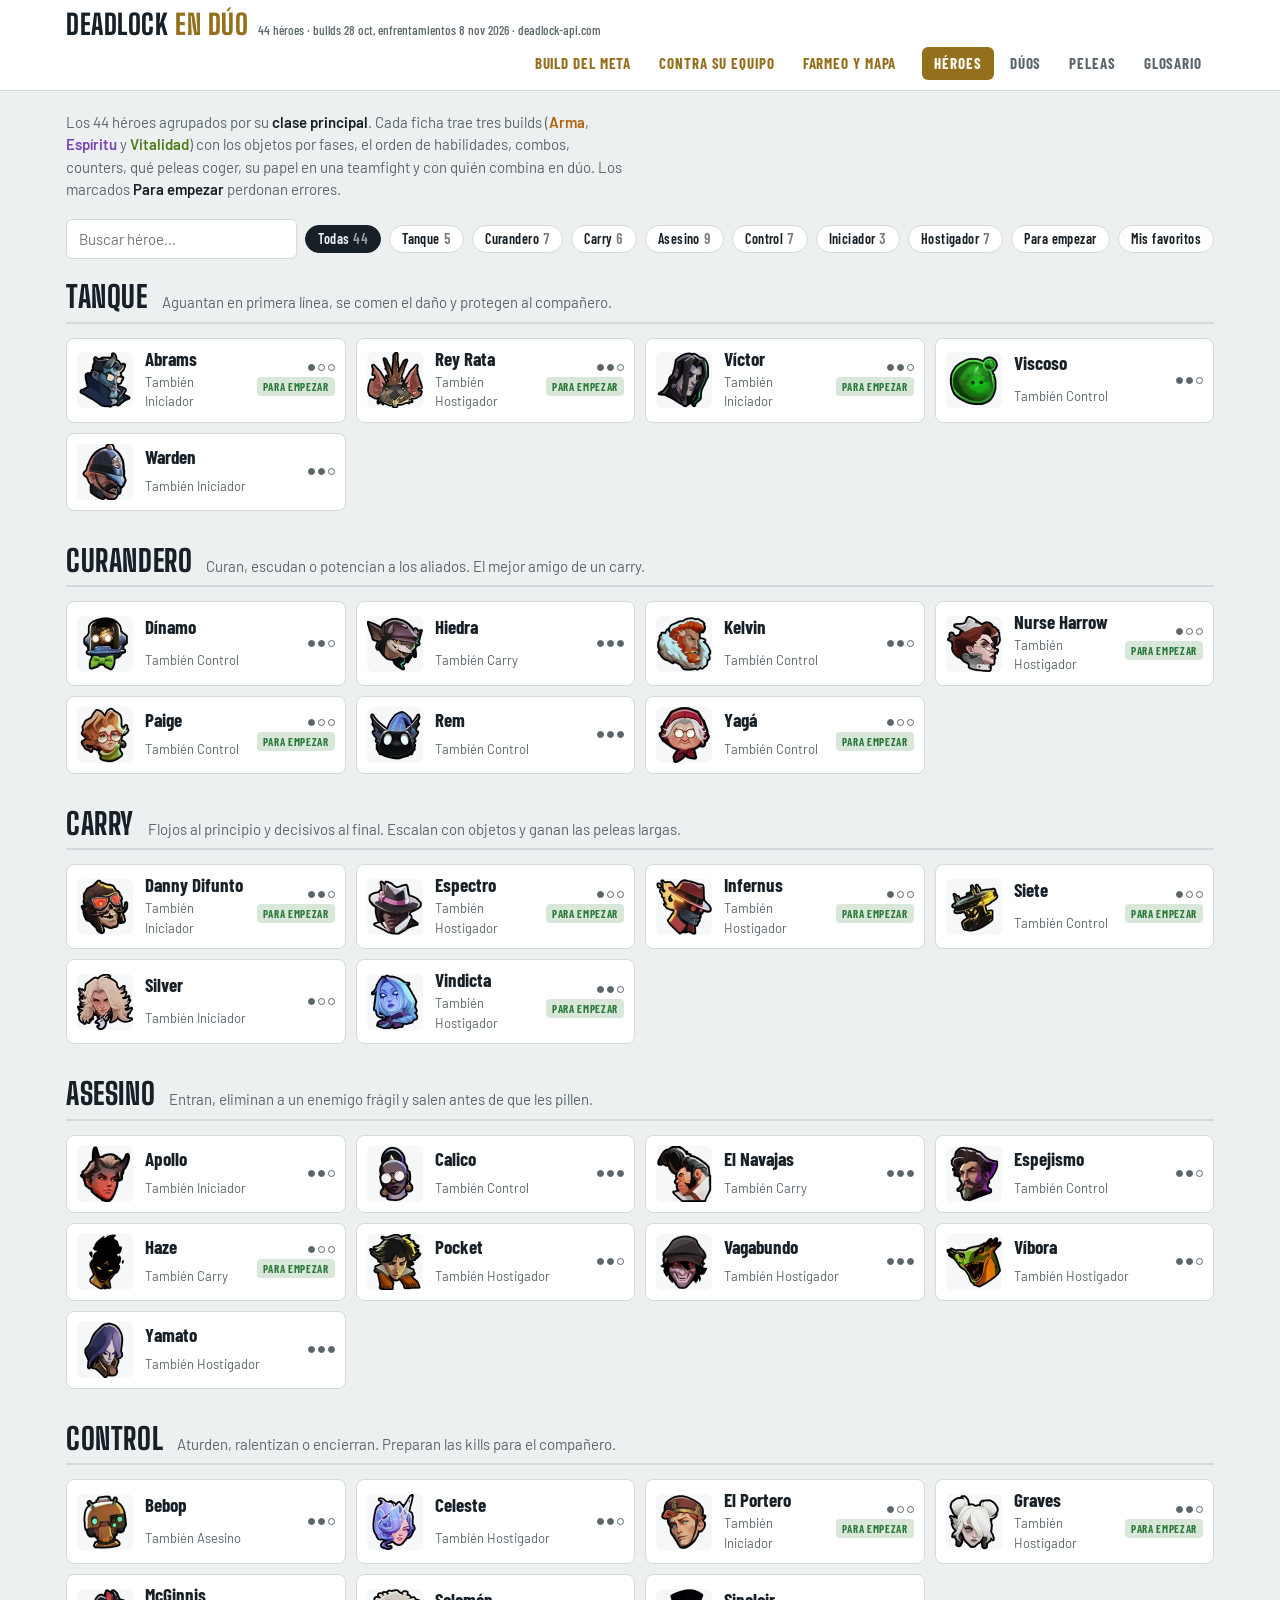
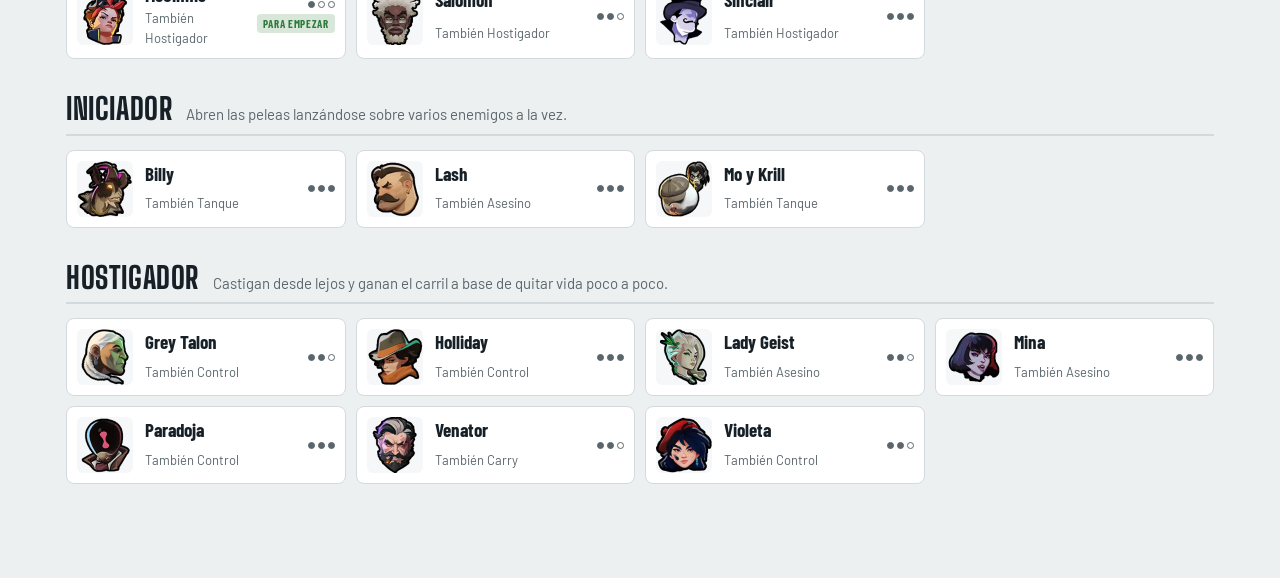
==== duo.html @ 367dadfe "Une la guia en duo con la pagina en vivo: menu comun y enlaces por heroe Co-Authored-By: Claude Opus" ====
<!doctype html><html><head><meta charset=utf8><meta name=viewport content="width=device-width,initial-scale=1,viewport-fit=cover"><style>:root{color-scheme:light;box-sizing:border-box;padding-top:env(safe-area-inset-top,0px);padding-bottom:env(safe-area-inset-bottom,0px)}html{scroll-padding-top:env(safe-area-inset-top,0px)}body{margin:0;padding:0;font:14px -apple-system,BlinkMacSystemFont,sans-serif;background:#fff;color:#000}img{max-width:100%}[hidden]:not([hidden=until-found i]){display:none!important}</style></head><body>
<title>Deadlock en dúo</title>
<link rel="preconnect" href="https://fonts.googleapis.com">
<link rel="preconnect" href="https://fonts.gstatic.com" crossorigin>
<link rel="stylesheet" href="https://fonts.googleapis.com/css2?family=Big+Shoulders+Display:wght@700;800&family=Barlow:wght@400;500;600&family=Barlow+Condensed:wght@500;600;700&display=swap">
<style>
/* Layout: cabecera con pestañas fija; héroes agrupados por clase en rejillas; ficha en panel lateral (pantalla completa en móvil). */
:root {
  --bg: #11161b; --surface: #182027; --raised: #202a33; --line: #2c3842;
  --fg: #ebe6da; --muted: #9ba5a9; --accent: #d8b25a; --accent-ink: #1a1408;
  --arma: #e8963a; --vital: #86b94a; --espiritu: #b384ea;
  --good: #7fc28a; --bad: #e57a6f;
  --f-display: "Big Shoulders Display", "Arial Narrow", Impact, sans-serif;
  --f-body: "Barlow", "Segoe UI", system-ui, sans-serif;
  --f-label: "Barlow Condensed", "Arial Narrow", "Segoe UI", sans-serif;
  color-scheme: dark;
}
@media (prefers-color-scheme: light) { :root:not([data-theme="dark"]) {
  --bg: #edf0f1; --surface: #ffffff; --raised: #f5f7f8; --line: #d3dade;
  --fg: #172027; --muted: #5a666c; --accent: #94701c; --accent-ink: #ffffff;
  --arma: #b5620c; --vital: #4c7d1c; --espiritu: #7745b5;
  --good: #2d7a3a; --bad: #b8392c; color-scheme: light; } }
:root[data-theme="light"] {
  --bg: #edf0f1; --surface: #ffffff; --raised: #f5f7f8; --line: #d3dade;
  --fg: #172027; --muted: #5a666c; --accent: #94701c; --accent-ink: #ffffff;
  --arma: #b5620c; --vital: #4c7d1c; --espiritu: #7745b5;
  --good: #2d7a3a; --bad: #b8392c; color-scheme: light; }

* { box-sizing: border-box; }
body { background: var(--bg); color: var(--fg); font: 400 15px/1.5 var(--f-body); }
body::before { content: ""; position: fixed; inset: 0 0 auto; height: env(safe-area-inset-top, 0px); z-index: 10; background: var(--surface); }
.wrap { max-width: 1180px; margin: 0 auto; padding-left: max(16px, env(safe-area-inset-left, 0px)); padding-right: max(16px, env(safe-area-inset-right, 0px)); }
h1, h2, h3 { text-wrap: balance; margin: 0; }
button, input, select, textarea { font: inherit; color: inherit; }
:focus-visible { outline: 2px solid var(--accent); outline-offset: 2px; }
.lbl { font: 600 12px/1 var(--f-label); letter-spacing: .08em; text-transform: uppercase; color: var(--muted); }

/* Cabecera */
header.top { background: var(--surface); border-bottom: 1px solid var(--line); position: sticky; top: env(safe-area-inset-top, 0px); z-index: 5; }
header.top .wrap { display: flex; flex-wrap: wrap; align-items: center; gap: 8px 20px; padding-block: 10px; }
.brand { display: flex; align-items: baseline; gap: 10px; min-width: 0; }
.brand h1 { font: 800 28px/1 var(--f-display); text-transform: uppercase; letter-spacing: .02em; }
.brand h1 span { color: var(--accent); }
.brand .meta { font: 500 13px/1.2 var(--f-label); color: var(--muted); }
nav.tabs { display: flex; flex-wrap: wrap; gap: 4px; margin-left: auto; }
nav.tabs a.live { color: var(--accent); }
nav.tabs a.live + a:not(.live) { margin-left: 10px; }
.livebar { display: flex; flex-wrap: wrap; gap: 6px; margin-top: 10px; }
.livebar a { font: 700 13px/1 var(--f-label); letter-spacing: .04em; text-transform: uppercase; text-decoration: none; color: var(--accent); border: 1px solid var(--accent); border-radius: 6px; padding: 7px 10px; }
nav.tabs a { font: 700 15px/1 var(--f-label); text-transform: uppercase; letter-spacing: .06em; color: var(--muted); text-decoration: none; padding: 9px 12px; border-radius: 6px; }
nav.tabs a[aria-current="page"] { background: var(--accent); color: var(--accent-ink); }
nav.tabs a:hover:not([aria-current]) { color: var(--fg); background: var(--raised); }

main { padding-block: 20px 60px; }
.intro { max-width: 70ch; color: var(--muted); margin: 0 0 18px; }
.intro b { color: var(--fg); font-weight: 600; }

/* Barra de filtros */
.filters { display: flex; flex-wrap: wrap; gap: 8px; align-items: center; margin-bottom: 22px; }
.search { flex: 1 1 220px; min-width: 0; max-width: 320px; background: var(--surface); border: 1px solid var(--line); border-radius: 6px; padding: 8px 12px; }
.chip { border: 1px solid var(--line); background: var(--surface); border-radius: 999px; padding: 6px 12px; font: 600 14px/1 var(--f-label); letter-spacing: .03em; cursor: pointer; }
.chip[aria-pressed="true"] { background: var(--fg); color: var(--bg); border-color: var(--fg); }
.chip .n { opacity: .6; margin-left: 4px; font-variant-numeric: tabular-nums; }

/* Secciones por clase */
.clase-sec { margin-bottom: 34px; }
.clase-head { display: flex; flex-wrap: wrap; align-items: baseline; gap: 4px 14px; border-bottom: 2px solid var(--line); padding-bottom: 8px; margin-bottom: 14px; }
.clase-head h2 { font: 800 30px/1 var(--f-display); text-transform: uppercase; letter-spacing: .02em; }
.clase-head p { margin: 0; color: var(--muted); min-width: 0; flex: 1 1 280px; }
.grid { display: grid; grid-template-columns: repeat(auto-fill, minmax(240px, 1fr)); gap: 10px; }
.card { display: grid; grid-template-columns: 56px 1fr auto; gap: 4px 12px; align-items: center; text-align: left; background: var(--surface); border: 1px solid var(--line); border-radius: 8px; padding: 10px; cursor: pointer; min-width: 0; }
.card:hover { border-color: var(--accent); }
.card img, .ph { width: 56px; height: 56px; border-radius: 6px; object-fit: cover; background: var(--raised); grid-row: span 2; }
.card .nm { font: 700 19px/1.05 var(--f-label); min-width: 0; overflow-wrap: anywhere; }
.card .sub { font-size: 13px; color: var(--muted); grid-column: 2; min-width: 0; }
.card .side { grid-row: span 2; display: flex; flex-direction: column; align-items: flex-end; gap: 6px; }
.pips { display: inline-flex; gap: 3px; }
.pips i { width: 7px; height: 7px; border-radius: 50%; border: 1px solid var(--muted); }
.pips i.on { background: var(--muted); }
.badge { font: 700 11px/1 var(--f-label); letter-spacing: .06em; text-transform: uppercase; border-radius: 4px; padding: 4px 6px; background: var(--raised); color: var(--muted); white-space: nowrap; }
.badge.start { background: color-mix(in srgb, var(--good) 18%, transparent); color: var(--good); }
.mark { font: 700 11px/1 var(--f-label); text-transform: uppercase; letter-spacing: .05em; color: var(--accent); }
.empty { color: var(--muted); padding: 30px 0; }

/* Ficha */
.sheet-bg { position: fixed; inset: 0; background: rgb(0 0 0 / .55); z-index: 20; }
.sheet { position: fixed; top: 0; right: 0; bottom: 0; width: min(860px, 100%); background: var(--bg); border-left: 1px solid var(--line); z-index: 21; overflow-y: auto; overscroll-behavior: contain; padding-top: env(safe-area-inset-top, 0px); padding-bottom: env(safe-area-inset-bottom, 0px); }
.sheet .in { padding: 20px max(18px, env(safe-area-inset-right, 0px)) 40px max(18px, env(safe-area-inset-left, 0px)); display: grid; grid-template-columns: minmax(0, 1fr); gap: 26px; }
.close { position: sticky; top: 0; float: right; margin: 10px max(12px, env(safe-area-inset-right, 0px)) -50px 0; z-index: 2; background: var(--surface); border: 1px solid var(--line); border-radius: 6px; padding: 7px 12px; cursor: pointer; font: 700 14px/1 var(--f-label); text-transform: uppercase; letter-spacing: .05em; }
.hero-head { display: grid; grid-template-columns: 92px 1fr; gap: 16px; align-items: center; padding-right: 84px; }
.hero-head img, .hero-head .ph { width: 92px; height: 92px; border-radius: 10px; }
.hero-head h2 { font: 800 44px/.95 var(--f-display); text-transform: uppercase; }
.hero-head .en { font: 500 15px/1.2 var(--f-label); color: var(--muted); margin-top: 4px; }
.tags { display: flex; flex-wrap: wrap; gap: 6px; margin-top: 8px; align-items: center; }
.tag { font: 700 13px/1 var(--f-label); letter-spacing: .05em; text-transform: uppercase; border: 1px solid var(--line); border-radius: 4px; padding: 5px 8px; }
.tag.main { background: var(--fg); color: var(--bg); border-color: var(--fg); }
.lead { font-size: 17px; line-height: 1.5; max-width: 68ch; margin: 0; }
.note-line { color: var(--muted); margin: 6px 0 0; max-width: 68ch; }
section.blk h3 { font: 800 24px/1 var(--f-display); text-transform: uppercase; letter-spacing: .02em; margin-bottom: 12px; }
.stats { display: flex; flex-wrap: wrap; gap: 18px; }
.stat b { display: block; font: 700 22px/1 var(--f-label); font-variant-numeric: tabular-nums; }

/* Builds */
.btabs { display: flex; gap: 6px; flex-wrap: wrap; margin-bottom: 12px; }
.btab { border: 1px solid var(--line); background: var(--surface); border-radius: 6px; padding: 8px 12px; cursor: pointer; font: 700 15px/1 var(--f-label); text-transform: uppercase; letter-spacing: .04em; display: inline-flex; gap: 8px; align-items: center; }
.btab .dot { width: 10px; height: 10px; border-radius: 2px; }
.btab[aria-selected="true"] { border-color: currentColor; }
.btab.arma[aria-selected="true"] { color: var(--arma); }
.btab.espiritu[aria-selected="true"] { color: var(--espiritu); }
.btab.vitalidad[aria-selected="true"] { color: var(--vital); }
.btab.top1[aria-selected="true"] { color: var(--accent); }
.btab .rec { font-size: 11px; background: var(--accent); color: var(--accent-ink); padding: 3px 5px; border-radius: 3px; }
.idea { margin: 0 0 12px; max-width: 70ch; }
.idea.weak { color: var(--bad); }
.phases { display: grid; grid-template-columns: repeat(auto-fit, minmax(190px, 1fr)); gap: 12px; }
.phase { background: var(--surface); border: 1px solid var(--line); border-radius: 8px; padding: 12px; min-width: 0; }
.phase .lbl { display: block; margin-bottom: 10px; }
.phase ol { list-style: none; margin: 0; padding: 0; display: grid; gap: 10px; }
.it { display: grid; grid-template-columns: 44px 1fr; gap: 0 10px; align-items: start; }
.it .bar { border-radius: 2px; grid-row: span 3; width: 4px; justify-self: center; align-self: stretch; }
.ico { display: block; border-radius: 6px; border: 2px solid var(--line); background: var(--surface); }
.it .ico { width: 44px; height: 44px; grid-row: span 3; }
.ico.w { border-color: var(--arma); } .ico.v { border-color: var(--vital); } .ico.s { border-color: var(--espiritu); }
.compra { display: flex; flex-wrap: wrap; align-items: center; gap: 6px; background: var(--surface); border: 1px solid var(--line); border-radius: 8px; padding: 10px 12px; margin: 0 0 12px; }
.compra .lbl { flex-basis: 100%; }
.compra .ico { width: 34px; height: 34px; border-width: 2px; }
.compra .sep { font: 700 12px/1 var(--f-label); color: var(--muted); text-transform: uppercase; letter-spacing: .04em; padding: 0 4px 0 8px; border-left: 1px solid var(--line); margin-left: 4px; display: inline-flex; flex-direction: column; gap: 3px; }
.compra .lbl + .sep { border-left: 0; margin-left: 0; padding-left: 0; }
.compra .sep b { color: var(--text); font-variant-numeric: tabular-nums; }
.horden { background: var(--surface); border: 1px solid var(--line); border-radius: 8px; padding: 10px 12px; margin: 0 0 12px; }
.horden .tbl { overflow-x: auto; margin-top: 8px; }
.horden table { border-collapse: separate; border-spacing: 3px; }
.horden th { font: 600 13px/1.2 var(--f-label); text-align: left; padding-right: 8px; white-space: nowrap; max-width: 112px; overflow: hidden; text-overflow: ellipsis; position: sticky; left: 0; background: var(--surface); }
.horden thead td { font: 600 11px/1 var(--f-label); color: var(--muted); text-align: center; font-variant-numeric: tabular-nums; }
.horden tbody td { width: 24px; min-width: 24px; height: 24px; border-radius: 4px; border: 1px solid var(--line); text-align: center; font: 700 12px/22px var(--f-label); }
.horden td.on { background: var(--accent); border-color: var(--accent); color: var(--bg); }
.horden td.ab { background: transparent; border: 2px solid var(--accent); color: var(--accent); }
.horden .who { margin-top: 6px; }
.it .bar.w { background: var(--arma); } .it .bar.v { background: var(--vital); } .it .bar.s { background: var(--espiritu); } .it .bar.x { background: var(--line); }
.it .n { font-weight: 600; line-height: 1.2; }
.it .e { font: 500 12px/1.3 var(--f-label); color: var(--muted); }
.it .p { font-size: 13.5px; line-height: 1.35; color: var(--muted); margin-top: 2px; }
.cost { font-variant-numeric: tabular-nums; }

/* Habilidades */
.abils { display: grid; grid-template-columns: repeat(auto-fit, minmax(220px, 1fr)); gap: 10px; }
.abil { background: var(--surface); border: 1px solid var(--line); border-radius: 8px; padding: 12px; min-width: 0; }
.abil .k { font: 700 13px/1 var(--f-label); color: var(--accent); }
.abil .n { font: 700 18px/1.15 var(--f-label); margin: 4px 0 2px; }
.abil .e { font: 500 12px/1.2 var(--f-label); color: var(--muted); }
.abil p { margin: 6px 0 0; font-size: 14px; }
.combo { font: 600 17px/1.4 var(--f-label); background: var(--surface); border: 1px dashed var(--accent); border-radius: 8px; padding: 10px 14px; margin: 12px 0 0; overflow-wrap: anywhere; }
ul.tips { margin: 0; padding-left: 20px; display: grid; gap: 6px; max-width: 72ch; }

/* Listas de héroes (dúo, contras) */
.plist { display: grid; gap: 8px; }
.prow { display: grid; grid-template-columns: 40px 1fr auto; gap: 2px 12px; align-items: center; background: var(--surface); border: 1px solid var(--line); border-radius: 8px; padding: 8px 10px; text-align: left; cursor: pointer; width: 100%; }
.prow img, .prow .ph { width: 40px; height: 40px; border-radius: 6px; grid-row: span 2; }
.prow .n { font: 700 17px/1.1 var(--f-label); }
.prow .w { grid-row: span 2; font: 700 16px/1 var(--f-label); font-variant-numeric: tabular-nums; }
.prow .d { font-size: 13.5px; color: var(--muted); grid-column: 2; min-width: 0; }
.cols2 { display: grid; grid-template-columns: repeat(auto-fit, minmax(260px, 1fr)); gap: 18px; }
.up { color: var(--good); } .down { color: var(--bad); }

/* Marcas y notas */
.marks { display: flex; flex-wrap: wrap; gap: 6px; }
.mbtn { border: 1px solid var(--line); background: var(--surface); border-radius: 6px; padding: 7px 11px; cursor: pointer; font: 600 14px/1 var(--f-label); }
.mbtn[aria-pressed="true"] { background: var(--accent); color: var(--accent-ink); border-color: var(--accent); }
.mbtn:disabled { opacity: .5; cursor: default; }
textarea.nota { width: 100%; min-height: 84px; background: var(--surface); border: 1px solid var(--line); border-radius: 8px; padding: 10px; resize: vertical; }
.who { font-size: 13px; color: var(--muted); margin-top: 6px; }
.others { display: grid; gap: 8px; margin-top: 12px; }
.other { background: var(--surface); border-left: 3px solid var(--accent); padding: 8px 12px; border-radius: 0 6px 6px 0; }
.other .lbl { display: block; margin-bottom: 4px; }

/* Dúos */
.pairs { display: grid; grid-template-columns: repeat(auto-fill, minmax(320px, 1fr)); gap: 12px; }
.pair { background: var(--surface); border: 1px solid var(--line); border-radius: 10px; padding: 14px; display: grid; gap: 10px; min-width: 0; }
.pair .top { display: flex; align-items: center; gap: 10px; flex-wrap: wrap; }
.pair .duo-img { display: flex; }
.pair .duo-img img, .pair .duo-img .ph { width: 46px; height: 46px; border-radius: 8px; border: 2px solid var(--surface); }
.pair .duo-img > :last-child { margin-left: -10px; }
.pair .names { font: 700 19px/1.1 var(--f-label); flex: 1 1 140px; min-width: 0; }
.pair .names button { all: unset; cursor: pointer; text-decoration: underline; text-decoration-color: var(--line); text-underline-offset: 3px; }
.pair .names button:focus-visible { outline: 2px solid var(--accent); }
.pair .wr { font: 800 26px/1 var(--f-display); font-variant-numeric: tabular-nums; }
.pair .wr small { display: block; font: 500 11px/1.2 var(--f-label); color: var(--muted); text-align: right; }
.pair p { margin: 0; font-size: 14px; }
.pair .cls { font: 600 13px/1.2 var(--f-label); color: var(--muted); text-transform: uppercase; letter-spacing: .04em; }
.sec-title { font: 800 30px/1 var(--f-display); text-transform: uppercase; margin: 30px 0 6px; }
.sec-sub { color: var(--muted); margin: 0 0 14px; max-width: 72ch; }
.checker { background: var(--surface); border: 1px solid var(--line); border-radius: 10px; padding: 16px; display: grid; gap: 14px; }
.checker .sel { display: flex; flex-wrap: wrap; gap: 12px; }
.checker label { display: grid; gap: 6px; flex: 1 1 200px; min-width: 0; }
.checker select { background: var(--raised); border: 1px solid var(--line); border-radius: 6px; padding: 9px; width: 100%; }
.verdict { display: grid; gap: 8px; }
.verdict .big { font: 800 34px/1 var(--f-display); }
.combos { width: 100%; border-collapse: collapse; }
.combos th, .combos td { text-align: left; padding: 10px; border-bottom: 1px solid var(--line); vertical-align: top; }
.combos th { font: 700 13px/1 var(--f-label); text-transform: uppercase; letter-spacing: .06em; color: var(--muted); }
.combos td:first-child { font: 700 16px/1.2 var(--f-label); white-space: nowrap; }
.tablewrap { overflow-x: auto; }

/* Glosario */
.glos { display: grid; grid-template-columns: repeat(auto-fill, minmax(300px, 1fr)); gap: 12px; }
.term { background: var(--surface); border: 1px solid var(--line); border-radius: 8px; padding: 12px 14px; min-width: 0; }
.term dt { font: 700 18px/1.15 var(--f-label); }
.term dt small { font: 500 13px var(--f-label); color: var(--muted); margin-left: 6px; }
.term dd { margin: 6px 0 0; font-size: 14.5px; }
.legend { display: flex; flex-wrap: wrap; gap: 14px; font-size: 14px; color: var(--muted); margin-bottom: 14px; }
.legend span { display: inline-flex; align-items: center; gap: 6px; }
.legend i { width: 12px; height: 12px; border-radius: 2px; }

/* Peleas */
.vb { display: inline-block; font: 700 12px/1 var(--f-label); letter-spacing: .05em; text-transform: uppercase; border: 1px solid currentColor; border-radius: 4px; padding: 5px 8px; white-space: nowrap; }
.vb.v1 { color: var(--good); } .vb.v2 { color: var(--accent); } .vb.v3 { color: var(--bad); }
.tf-grid { display: grid; grid-template-columns: repeat(auto-fit, minmax(220px, 1fr)); gap: 10px; }
.tf-c { background: var(--surface); border: 1px solid var(--line); border-radius: 8px; padding: 12px; min-width: 0; }
.tf-c .lbl { display: block; margin-bottom: 6px; }
.tf-c p { margin: 0; font-size: 14.5px; }
.stat .who { display: block; margin-top: 4px; }
.v2box { background: var(--surface); border: 1px solid var(--line); border-radius: 8px; padding: 12px 14px; margin-bottom: 16px; }
.v2box .lbl { display: block; margin-bottom: 8px; }
.v2box p { margin: 8px 0 0; }
.pl-grid { display: grid; grid-template-columns: repeat(auto-fill, minmax(320px, 1fr)); gap: 10px; }
.plc { display: grid; grid-template-columns: 48px 1fr; gap: 6px 12px; text-align: left; background: var(--surface); border: 1px solid var(--line); border-radius: 8px; padding: 12px; cursor: pointer; min-width: 0; }
.plc:hover { border-color: var(--accent); }
.plc img, .plc .ph { width: 48px; height: 48px; border-radius: 6px; object-fit: cover; }
.plc .nm { display: block; font: 700 19px/1.05 var(--f-label); }
.plc .hd { display: flex; flex-wrap: wrap; gap: 6px; margin-top: 5px; }
.plc .ln { grid-column: 1 / -1; font-size: 14px; min-width: 0; }
.plc .ln b { font: 600 12px/1 var(--f-label); letter-spacing: .06em; text-transform: uppercase; color: var(--muted); margin-right: 6px; }

@media (max-width: 560px) {
  nav.tabs a.live + a:not(.live) { margin-left: 0; }
  .pl-grid { grid-template-columns: 1fr; }
  .brand h1 { font-size: 24px; }
  nav.tabs { margin-left: 0; width: 100%; }
  nav.tabs a { flex: 1 1 22%; text-align: center; padding: 9px 3px; font-size: 14px; letter-spacing: .03em; }
  nav.tabs a.live { flex-basis: 30%; }
  .hero-head { grid-template-columns: 68px 1fr; }
  .hero-head img, .hero-head .ph { width: 68px; height: 68px; }
  .hero-head h2 { font-size: 34px; }
  .pairs { grid-template-columns: 1fr; }
}
@media (prefers-reduced-motion: no-preference) {
  .sheet { animation: slide .22s ease-out; }
  @keyframes slide { from { transform: translateX(24px); opacity: .6; } to { transform: none; opacity: 1; } }
}
</style>

<header class="top">
  <div class="wrap">
    <div class="brand"><h1>Deadlock <span>en dúo</span></h1><span class="meta" id="meta"></span></div>
    <nav class="tabs" aria-label="Secciones">
      <a class="live" href="index.html#t=build">Build del meta</a>
      <a class="live" href="index.html#t=counter">Contra su equipo</a>
      <a class="live" href="index.html#t=farm">Farmeo y mapa</a>
      <a href="#heroes" data-v="heroes">Héroes</a>
      <a href="#duos" data-v="duos">Dúos</a>
      <a href="#peleas" data-v="peleas">Peleas</a>
      <a href="#glosario" data-v="glosario">Glosario</a>
    </nav>
  </div>
</header>

<main class="wrap">
  <div id="v-heroes">
    <p class="intro">Los 44 héroes agrupados por su <b>clase principal</b>. Cada ficha trae tres builds (<b style="color:var(--arma)">Arma</b>, <b style="color:var(--espiritu)">Espíritu</b> y <b style="color:var(--vital)">Vitalidad</b>) con los objetos por fases, el orden de habilidades, combos, counters, qué peleas coger, su papel en una teamfight y con quién combina en dúo. Los marcados <b>Para empezar</b> perdonan errores.</p>
    <div class="filters" role="group" aria-label="Filtros">
      <input class="search" id="q" type="search" placeholder="Buscar héroe…" aria-label="Buscar héroe">
      <div id="chips" style="display:contents"></div>
    </div>
    <div id="lista"></div>
  </div>

  <div id="v-duos" hidden></div>
  <div id="v-peleas" hidden></div>
  <div id="v-glosario" hidden></div>
</main>

<div id="sheet-bg" class="sheet-bg" hidden></div>
<aside id="sheet" class="sheet" role="dialog" aria-modal="true" aria-labelledby="sheet-title" hidden></aside>

<script type="application/json" id="datos">{"heroes":[{"id":1,"key":"infernus","es":"Infernus","en":"Infernus","clase":"Carry","clase2":"Hostigador","dificultad":1,"empezar":true,"resumen":"Pirómano que quema a todo el que toca con sus balas y habilidades. Gana las peleas acumulando quemadura sobre varios enemigos y cerrando con su ultimate que aturde.","ranked":"Gana un 49,2 % de sus partidas y es de los más elegidos (36 %), así que es fiable y sencillo para empezar clasificatorias.","habilidades":[{"es":"Napalm","en":"Napalm","que_hace":"Lanza fuego pegajoso que ralentiza y quema a los enemigos de una zona."},{"es":"Impulso Llameante","en":"Flame Dash","que_hace":"Te lanza hacia delante dejando un rastro de fuego; vale para atacar o huir."},{"es":"Poscombustión","en":"Afterburn","que_hace":"Tus balas acumulan una quemadura continua; usar habilidades la renueva."},{"es":"Combustión Conmocionadora","en":"Concussive Combustion","que_hace":"Tras un instante explotas y aturdes a todos los enemigos cercanos."}],"orden":"Sube primero Poscombustión dos veces, luego Impulso Llameante; Napalm cuando puedas y la ultimate siempre que toque. Poscombustión es tu daño constante y el dash te da movilidad.","combo":"Napalm → disparar para acumular quemadura → Impulso Llameante para entrar o huir → Combustión Conmocionadora","consejos":["Dispara siempre entre habilidades: la quemadura se alarga con cada bala que impacta.","Usa la ultimate cuando haya varios enemigos juntos, no para un solo objetivo.","El dash es tu salida de emergencia; no lo gastes si no puedes volver a usarlo pronto."],"recomendada":"espiritu","builds":{"arma":{"viable":true,"idea":"Dispara mucho y deja que las quemaduras hagan el resto; es una buena opción si prefieres apuntar antes que lanzar habilidades.","inicio":[{"es":"Cartuchos Rápidos","en":"Rapid Rounds","por":"Más cadencia para castigar en el carril desde el principio."},{"es":"Cargador Ampliado","en":"Extended Magazine","por":"Más balas antes de recargar mientras acumulas quemadura."},{"es":"Regeneración Adicional","en":"Extra Regen","por":"Aguantas más rato en el carril sin volver a base."}],"mitad":[{"es":"Cargador Monumental","en":"Titanic Magazine","por":"Más balas y daño por cada cargador."},{"es":"Ataque Veloz","en":"Swift Striker","por":"Disparas y te mueves más rápido; la quemadura se acumula antes."},{"es":"Balas Tóxicas","en":"Toxic Bullets","por":"Daño extra continuo que se suma a tu quemadura."},{"es":"Desgarro Espiritual","en":"Spirit Rend","por":"Reduce la resistencia espiritual y tu fuego pega más."}],"final":[{"es":"Desbordamiento Espiritual","en":"Spiritual Overflow","por":"Tus disparos curan y refuerzan el daño espiritual en peleas largas."},{"es":"Rebote","en":"Ricochet","por":"Las balas rebotan y alcanzan a más enemigos juntos."},{"es":"Silenciador","en":"Silencer","por":"Daño enorme sobre un objetivo; el mejor porcentaje de la rama."},{"es":"Disparo Paralizante a la Cabeza","en":"Crippling Headshot","por":"Ralentiza al impactar en la cabeza y facilita rematar."}],"situacional":[{"es":"Robo de Vida Balístico","en":"Bullet Lifesteal","por":"Recuperas vida con tus balas cuando te persiguen."},{"es":"Sanguijuela","en":"Leech","por":"Curación muy alta cuando peleas contra varios enemigos."},{"es":"Fuego a Discreción","en":"Burst Fire","por":"Más daño en ráfagas cuando el objetivo no se mueve."}]},"espiritu":{"viable":true,"idea":"La rama más fuerte: refuerza el fuego de tus habilidades y la quemadura, que son tu daño real.","inicio":[{"es":"Regeneración Adicional","en":"Extra Regen","por":"Aguantas más en el carril sin volver a base."},{"es":"Espíritu Adicional","en":"Extra Spirit","por":"Sube el daño de Napalm y de la quemadura desde ya."},{"es":"Cargador Ampliado","en":"Extended Magazine","por":"Más balas para mantener la quemadura sobre el rival."},{"es":"Espíritu Mejorado","en":"Improved Spirit","por":"Mucho más daño espiritual para ganar el carril."}],"mitad":[{"es":"Robo de Vida Espiritual","en":"Spirit Lifesteal","por":"Tus quemaduras y habilidades te curan mientras peleas."},{"es":"Ampliador de Duración","en":"Duration Extender","por":"La quemadura y el fuego del suelo duran más."},{"es":"Vulnerabilidad Mística","en":"Mystic Vulnerability","por":"Los enemigos reciben más daño espiritual de todo tu equipo."},{"es":"Duración Superior","en":"Superior Duration","por":"Más tiempo de efecto para el fuego y el aturdimiento."}],"final":[{"es":"Exposición Creciente","en":"Escalating Exposure","por":"Cuanto más dura la pelea, más daño espiritual recibe el rival."},{"es":"Espíritu Ilimitado","en":"Boundless Spirit","por":"Mucho daño espiritual extra y más cargas de habilidad."},{"es":"Quemadura Espiritual","en":"Spirit Burn","por":"Daño de quemadura enorme; el mejor porcentaje de esta lista."},{"es":"Magnum Mercurial","en":"Mercurial Magnum","por":"Gran subida de daño espiritual en el final de partida."}],"situacional":[{"es":"Disipador de Magia","en":"Dispel Magic","por":"Te quita ralentizaciones y aturdimientos enemigos."},{"es":"Maleficio Anticuración","en":"Healbane","por":"Reduce la curación enemiga y es barato."},{"es":"Recarga Rápida","en":"Rapid Recharge","por":"Más cargas de Napalm y Impulso Llameante en peleas largas."}]},"vitalidad":{"viable":false,"idea":"Es la peor rama porque Infernus pierde daño; úsala solo si tu dúo ya hace todo el daño y necesitas aguantar más.","inicio":[{"es":"Regeneración Adicional","en":"Extra Regen","por":"Más curación entre peleas para aguantar el carril."},{"es":"Templanza","en":"Grit","por":"Más vida y resistencia inicial para sobrevivir al empuje."},{"es":"Botas de Esprintar","en":"Sprint Boots","por":"Te mueves más rápido para colocarte bien."}],"mitad":[{"es":"Robo de Vida Espiritual","en":"Spirit Lifesteal","por":"Tus quemaduras curan algo de la vida perdida."},{"es":"Velocidad Persistente","en":"Enduring Speed","por":"Velocidad constante para perseguir o huir."},{"es":"Fortaleza","en":"Fortitude","por":"Más vida y resistencia para aguantar las peleas."}],"final":[{"es":"Sanguijuela","en":"Leech","por":"Curación potente cuando haces daño a varios enemigos."},{"es":"Gigante","en":"Juggernaut","por":"Mucha vida y resistencia: con ella eres difícil de matar."},{"es":"Coraza Reforzada","en":"Plated Armor","por":"Reduce el daño de balas, la amenaza más común."},{"es":"Resiliencia Espiritual","en":"Spirit Resilience","por":"Menos daño de habilidades enemigas."}],"situacional":[{"es":"Disipador de Magia","en":"Dispel Magic","por":"Quita aturdimientos y ralentizaciones enemigas."},{"es":"Barrera Reactiva","en":"Reactive Barrier","por":"Un escudo que te salva al recibir una ráfaga."},{"es":"Maleficio Anticuración","en":"Healbane","por":"Quita curación a los enemigos que te aguantan."}]},"top1":{"viable":true,"idea":"Lo que compra de verdad ACCELERATE, el n.º 1 de Norteamérica con este héroe. Sacado de sus últimas 25 partidas (30 días): ganó 15, con una media de 8.5 / 6.0 / 11.9 (bajas / muertes / asistencias). Reparto de almas: Espíritu 38 %, Arma 38 %, Vitalidad 24 %.","jugador":"ACCELERATE","puesto":1,"partidas":25,"ganadas":15,"habs":[[2,0,1],[2,1,1],[1,0,2],[1,1,2],[0,0,3],[1,2,5],[3,0,6],[1,3,9],[0,1,10],[0,2,12],[2,2,13],[2,3,17],[0,3,23],[3,1,25],[3,2,28]],"orden":"Desbloquea Poscombustión, Impulso Llameante, Napalm y Combustión Conmocionadora. Prioridad de mejora: Impulso Llameante > Poscombustión > Napalm > Combustión Conmocionadora. Su primera mejora es Poscombustión en 25 de 25 partidas.","inicio":[{"es":"Espíritu Adicional","en":"Extra Spirit","por":"Lo compra en 25 de 25 partidas, hacia el minuto 1. Más tarde lo vende para hacer hueco."},{"es":"Cartuchos Rápidos","en":"Rapid Rounds","por":"Lo compra en 25 de 25 partidas, hacia el minuto 3. Más tarde lo vende para hacer hueco."},{"es":"Cargador Ampliado","en":"Extended Magazine","por":"Lo compra en 25 de 25 partidas, hacia el minuto 4. Más tarde lo vende para hacer hueco."},{"es":"Ataque Veloz","en":"Swift Striker","por":"Lo compra en 25 de 25 partidas, hacia el minuto 6."},{"es":"Espíritu Mejorado","en":"Improved Spirit","por":"Lo compra en 25 de 25 partidas, hacia el minuto 7."},{"es":"Carga Adicional","en":"Extra Charge","por":"Lo compra en 24 de 25 partidas, hacia el minuto 8. Más tarde lo vende para hacer hueco."},{"es":"Recarga Rápida","en":"Rapid Recharge","por":"Lo compra en 25 de 25 partidas, hacia el minuto 9."}],"mitad":[{"es":"Robo de Vida Espiritual","en":"Spirit Lifesteal","por":"Lo compra en 25 de 25 partidas, hacia el minuto 11. Más tarde lo vende para hacer hueco."},{"es":"Cargador Monumental","en":"Titanic Magazine","por":"Lo compra en 25 de 25 partidas, hacia el minuto 13."},{"es":"Destructor Espiritual","en":"Spirit Shredder","por":"Lo compra en 22 de 25 partidas, hacia el minuto 14."},{"es":"Maleficio Anticuración","en":"Healbane","por":"Lo compra en 17 de 25 partidas, hacia el minuto 15."},{"es":"Disipador de Magia","en":"Dispel Magic","por":"Lo compra en 16 de 25 partidas, hacia el minuto 16."}],"final":[{"es":"Vulnerabilidad Mística","en":"Mystic Vulnerability","por":"Lo compra en 17 de 25 partidas, hacia el minuto 20."},{"es":"Reductor de Desventajas","en":"Debuff Reducer","por":"Lo compra en 13 de 25 partidas, hacia el minuto 21. Más tarde lo vende para hacer hueco."},{"es":"Ampliador de Duración","en":"Duration Extender","por":"Lo compra en 18 de 25 partidas, hacia el minuto 22. Más tarde lo vende para hacer hueco."},{"es":"Desbordamiento Espiritual","en":"Spiritual Overflow","por":"Lo compra en 19 de 25 partidas, hacia el minuto 22."},{"es":"Duración Superior","en":"Superior Duration","por":"Lo compra en 15 de 25 partidas, hacia el minuto 26."}],"situacional":[{"es":"Balas Tóxicas","en":"Toxic Bullets","por":"Lo compra en 12 de 25 partidas, hacia el minuto 20."},{"es":"Templanza","en":"Grit","por":"Lo compra en 10 de 25 partidas, hacia el minuto 14. Más tarde lo vende para hacer hueco."},{"es":"Espíritu Ilimitado","en":"Boundless Spirit","por":"Lo compra en 10 de 25 partidas, hacia el minuto 26."},{"es":"Barrera Reactiva","en":"Reactive Barrier","por":"Lo compra en 9 de 25 partidas, hacia el minuto 15."},{"es":"Regeneración Adicional","en":"Extra Regen","por":"Lo compra en 8 de 25 partidas, hacia el minuto 4. Más tarde lo vende para hacer hueco."},{"es":"Exposición Creciente","en":"Escalating Exposure","por":"Lo compra en 8 de 25 partidas, hacia el minuto 25."}]}},"duo_rol":"Hostigador de daño: gana el carril quemando al rival y necesita un compañero que lo cubra mientras escala.","duo":[{"heroe":"Graves","wr":56.5,"por":"Graves aguanta y controla el espacio mientras Infernus quema; si el rival se acerca, Combustión Conmocionadora completa el combo."},{"heroe":"Rat King","wr":55.0,"por":"Rat King frena y marca al rival; tú le prendes fuego y cierras con la ultimate."},{"heroe":"Paige","wr":54.7,"por":"Paige da escudos y apoyo; con ella Infernus puede quedarse más tiempo en el carril sin morir."},{"heroe":"Victor","wr":53.2,"por":"Victor aguanta el daño de frente y deja que Infernus dispare y queme sin presión."}],"sufre":[{"heroe":"Solomon","d":-0.7,"wr":52.2,"exp":52.9,"n":247831,"por":"Te encierra con las Torres y te ejecuta si vas con poca vida."},{"heroe":"Mirage","d":-0.7,"wr":54.2,"exp":54.9,"n":128781,"por":"Te baja el daño con los Escarabajos y te levanta con el Torbellino."},{"heroe":"Calico","d":-0.5,"wr":50.4,"exp":51.0,"n":149496,"por":"Entra con Salto Cortante, te llena de bombas y desaparece antes de que reacciones."},{"heroe":"Silver","d":-0.5,"wr":52.6,"exp":53.1,"n":331098,"por":"Te deja sin movilidad ni aguante con la Boleadora y te persigue con la Maldición."}],"objetos_contra":[{"es":"Disipador de Magia","en":"Dispel Magic","por":"El enemigo lo compra para quitar quemaduras y ralentizaciones; no dependas de un solo efecto."},{"es":"Resiliencia Espiritual","en":"Spirit Resilience","por":"Reduce todo el daño de tus habilidades y de la quemadura."},{"es":"Contrahechizo","en":"Counterspell","por":"Anula una de tus habilidades clave cuando intentas combear."}],"fuerte":[{"heroe":"Warden","d":1.0,"wr":51.4,"exp":50.5,"n":144486,"por":"Última Defensa carga 2 s: aléjate en cuanto la veas o interrúmpela."},{"heroe":"Seven","d":1.0,"wr":45.3,"exp":44.3,"n":389584,"por":"No tiene movilidad y su definitiva se canaliza: aturdirlo o silenciarlo durante ella la corta."},{"heroe":"Kelvin","d":0.9,"wr":45.7,"exp":44.7,"n":156760,"por":"Solo hace poco daño: fuera de la cúpula y sin aliados no tiene cómo matarte."},{"heroe":"Mo & Krill","d":0.8,"wr":50.5,"exp":49.7,"n":187143,"por":"Excavar pierde velocidad si le das: dispárale mientras viene. Un aliado puede interrumpir el Combo."}],"stats":{"wr":49.2,"pick":36.0,"matches":1015773},"uno":{"busca":[{"heroe":"Mo & Krill","nw":75,"k":0.3,"n":64236},{"heroe":"Warden","nw":289,"k":0.5,"n":49517},{"heroe":"Kelvin","nw":745,"k":0.8,"n":53832},{"heroe":"Shiv","nw":562,"k":0.3,"n":95458}],"evita":[{"heroe":"Mirage","nw":-11,"k":-0.3,"n":45441},{"heroe":"Silver","nw":-248,"k":-0.6,"n":108739},{"heroe":"Mina","nw":62,"k":-0.1,"n":134002},{"heroe":"Deadman Danny","nw":-19,"k":-0.8,"n":137510}],"rel":false},"tf":{"r":"Daño","p":"Segunda línea, a media distancia.","t":"Reparte quemadura entre todos los que puedas con balas y Napalm; las habilidades la renuevan.","f":"El grupo apiñado y luego el que ya arde.","u":"Combustión Conmocionadora tarda en estallar: entra con Impulso Llameante y suéltala con dos o más enemigos cerca.","n":2,"v":"Napalm y la quemadura castigan a los dos, pero no tienes curación propia. Pelea un momento y sal con Impulso Llameante.","a":"Te llena de quemadura, te ralentiza con Napalm y su definitiva aturde a todos los que tiene cerca.","d":"Para hacer su ráfaga tiene que acercarse: con Impulso Llameante gastado se queda sin salida.","dano":33275,"dano_r":20,"agu":4733,"agu_r":28}},{"id":6,"key":"abrams","es":"Abrams","en":"Abrams","clase":"Tanque","clase2":"Iniciador","dificultad":1,"empezar":true,"resumen":"Un tanque que vive en primera línea con escopeta, embestidas y curación robada. Abre peleas arrastrando enemigos contra paredes y aguanta casi todo.","ranked":"Gana un 51,3 % de sus partidas, de lo mejor de tu lista: una opción segura y sencilla para clasificatorias.","habilidades":[{"es":"Extracción de Vida","en":"Siphon Life","que_hace":"Drena vida de enemigos cercanos para dañarlos y curarte."},{"es":"Embestida de Hombro","en":"Shoulder Charge","que_hace":"Embistes hacia delante arrastrando enemigos; contra una pared los aturdes."},{"es":"Resiliencia Infernal","en":"Infernal Resilience","que_hace":"Pasiva de defensa extra; al recibir daño regeneras algo de vida."},{"es":"Impacto Sísmico","en":"Seismic Impact","que_hace":"Saltas y caes con un golpe que daña y aturde en la zona."}],"orden":"Sube primero Resiliencia Infernal, luego Embestida de Hombro dos veces; Extracción de Vida cuando puedas y la ultimate siempre que toque. La embestida abre peleas y la resistencia te mantiene vivo.","combo":"Embestida de Hombro contra una pared → Extracción de Vida → disparar de cerca → Impacto Sísmico","consejos":["Embiste contra una pared cercana al enemigo para aturdirlo.","Usa la escopeta siempre de cerca: a distancia haces muy poco daño.","Guarda el salto sísmico para peleas con varios enemigos, no para uno solo."],"recomendada":"vitalidad","builds":{"arma":{"viable":true,"idea":"Si quieres más daño que aguante, apuesta por la escopeta y los golpes; sigue siendo muy sólida con Abrams.","inicio":[{"es":"A Bocajarro","en":"Close Quarters","por":"Más daño de cerca, justo donde peleas siempre."},{"es":"Cartuchos Monstruosos","en":"Monster Rounds","por":"Más daño contra los soldados del carril y los neutrales."},{"es":"Disparo Reparador","en":"Restorative Shot","por":"Recuperas vida al impactar, ideal en el carril."},{"es":"Regeneración Adicional","en":"Extra Regen","por":"Aguantas más sin volver a base."}],"mitad":[{"es":"Carga Cuerpo a Cuerpo","en":"Melee Charge","por":"Más daño cuerpo a cuerpo tras tus embestidas."},{"es":"Acechador","en":"Stalker","por":"Más velocidad y daño cuando te acercas por sorpresa."},{"es":"Aura de Cazador","en":"Hunter's Aura","por":"Aumenta el daño que haces a los enemigos más cercanos."},{"es":"A Quemarropa","en":"Point Blank","por":"Daño extra a quemarropa que encaja con la escopeta."}],"final":[{"es":"Puños Aplastantes","en":"Crushing Fists","por":"Tus golpes cuerpo a cuerpo hacen un daño enorme."},{"es":"Berserker","en":"Berserker","por":"Más daño cuanto menos vida te queda."},{"es":"Balas Lastradas","en":"Weighted Shots","por":"Buen porcentaje de victoria en peleas cortas y cercanas."},{"es":"Tejido de Sombras","en":"Shadow Weave","por":"Te vuelves más difícil de alcanzar en medio de las peleas."}],"situacional":[{"es":"Impulso Cinético","en":"Kinetic Dash","por":"Más alcance de movimiento para entrar en pelea."},{"es":"Cota de Bruja","en":"Witchmail","por":"Devuelve parte del daño de balas a quien te ataca."},{"es":"Golpe Vital","en":"Lifestrike","por":"Curación fuerte al golpear cuerpo a cuerpo."}]},"espiritu":{"viable":true,"idea":"Más daño y duración para Extracción de Vida e Impacto Sísmico; se puede, pero pierdes algo de aguante.","inicio":[{"es":"Golpe Espiritual","en":"Spirit Strike","por":"Daño espiritual extra al disparar de cerca."},{"es":"Regeneración Adicional","en":"Extra Regen","por":"Aguantas más sin volver a base."},{"es":"Expansión Mística","en":"Mystic Expansion","por":"Más área para Extracción de Vida y el salto."}],"mitad":[{"es":"Ampliador de Duración","en":"Duration Extender","por":"Extracción de Vida y los efectos duran más."},{"es":"Subidón Arcano","en":"Arcane Surge","por":"Mejora el daño y la curación de tus habilidades."},{"es":"Compresión de Recarga","en":"Compress Cooldown","por":"Puedes embestir y saltar más veces por pelea."},{"es":"Duración Superior","en":"Superior Duration","por":"Aumenta aún más la duración de tus efectos."}],"final":[{"es":"Azote","en":"Scourge","por":"Daño enorme y debilita al rival; el mejor porcentaje de esta rama."},{"es":"Tiempo de Recarga Superior","en":"Superior Cooldown","por":"Usas el salto y la embestida más veces."},{"es":"Expansión Superior","en":"Greater Expansion","por":"Más alcance para tus habilidades de zona."},{"es":"Espíritu Ilimitado","en":"Boundless Spirit","por":"Sube el daño de todas las habilidades en el final."}],"situacional":[{"es":"Robo de Espíritu","en":"Spirit Snatch","por":"Roba daño espiritual al enemigo y te refuerza."},{"es":"Pulsación de Tormento","en":"Torment Pulse","por":"Daño continuo en zona cerca de los enemigos."},{"es":"Resiliencia Espiritual","en":"Spirit Resilience","por":"Menos daño de habilidades enemigas."}]},"vitalidad":{"viable":true,"idea":"La mejor rama: más vida y curación para que Abrams aguante y gane peleas largas.","inicio":[{"es":"Robo de Vida Cuerpo a Cuerpo","en":"Melee Lifesteal","por":"Recuperas vida al golpear de cerca."},{"es":"Regeneración Adicional","en":"Extra Regen","por":"Aguantas más sin volver a base."},{"es":"Vida Adicional","en":"Extra Health","por":"Más vida desde el principio para el cuerpo a cuerpo."},{"es":"Botas de Esprintar","en":"Sprint Boots","por":"Más velocidad para llegar a las peleas."}],"mitad":[{"es":"Potenciador de Curación","en":"Healing Booster","por":"Aumenta toda la curación que recibes de Extracción de Vida."},{"es":"Chaleco de Batalla","en":"Battle Vest","por":"Más vida y resistencia general en peleas."},{"es":"Reductor de Desventajas","en":"Debuff Reducer","por":"Te libera antes de aturdimientos y ralentizaciones."},{"es":"Golpe Vital","en":"Lifestrike","por":"Curación fuerte al hacer daño cuerpo a cuerpo."}],"final":[{"es":"Coloso","en":"Colossus","por":"Mucha vida y bonos por quedarte en pelea; el mejor porcentaje de la lista."},{"es":"Golpe Fantasmal","en":"Phantom Strike","por":"Te permite entrar más rápido y atravesar enemigos."},{"es":"Resiliencia Espiritual","en":"Spirit Resilience","por":"Reduce mucho el daño de habilidades enemigas."},{"es":"Coraza Reforzada","en":"Plated Armor","por":"Menos daño de balas, lo más común en partidas."}],"situacional":[{"es":"Piedra de Teletransporte","en":"Warp Stone","por":"Vuelves rápido a la pelea tras curarte en base."},{"es":"Velocidad Persistente","en":"Enduring Speed","por":"Más velocidad para perseguir y escapar."},{"es":"Cota de Bruja","en":"Witchmail","por":"Devuelve parte del daño de balas a quien te ataca."}]},"top1":{"viable":true,"idea":"Lo que compra de verdad From It She Fled, el n.º 1 de Norteamérica con este héroe. Sacado de sus últimas 25 partidas (30 días): ganó 13, con una media de 8.2 / 4.2 / 13.5 (bajas / muertes / asistencias). Reparto de almas: Arma 64 %, Vitalidad 29 %, Espíritu 7 %.","jugador":"From It She Fled","puesto":1,"partidas":25,"ganadas":13,"habs":[[2,0,1],[2,1,1],[1,0,2],[1,1,3],[0,0,3],[1,2,5],[3,0,6],[1,3,10],[3,1,10],[3,2,12],[3,3,16],[2,2,18],[2,3,25],[0,1,27],[0,2,28]],"orden":"Desbloquea Resiliencia Infernal, Embestida de Hombro, Extracción de Vida y Impacto Sísmico. Prioridad de mejora: Embestida de Hombro > Impacto Sísmico > Resiliencia Infernal > Extracción de Vida. Su primera mejora es Resiliencia Infernal en 23 de 25 partidas.","inicio":[{"es":"Regeneración Adicional","en":"Extra Regen","por":"Lo compra en 14 de 25 partidas, hacia el minuto 1. Más tarde lo vende para hacer hueco."},{"es":"Disparo Reparador","en":"Restorative Shot","por":"Lo compra en 14 de 25 partidas, hacia el minuto 2. Más tarde lo vende para hacer hueco."},{"es":"A Bocajarro","en":"Close Quarters","por":"Lo compra en 25 de 25 partidas, hacia el minuto 4. Más tarde lo vende para hacer hueco."},{"es":"Acechador","en":"Stalker","por":"Lo compra en 25 de 25 partidas, hacia el minuto 6."},{"es":"Carga Cuerpo a Cuerpo","en":"Melee Charge","por":"Lo compra en 25 de 25 partidas, hacia el minuto 8."},{"es":"Robo de Vida Cuerpo a Cuerpo","en":"Melee Lifesteal","por":"Lo compra en 25 de 25 partidas, hacia el minuto 9. Más tarde lo vende para hacer hueco."}],"mitad":[{"es":"Destructor de Resistencia a Balas","en":"Bullet Resist Shredder","por":"Lo compra en 25 de 25 partidas, hacia el minuto 11."},{"es":"Botas de Esprintar","en":"Sprint Boots","por":"Lo compra en 21 de 25 partidas, hacia el minuto 12. Más tarde lo vende para hacer hueco."},{"es":"Vida Adicional","en":"Extra Health","por":"Lo compra en 24 de 25 partidas, hacia el minuto 12. Más tarde lo vende para hacer hueco."},{"es":"Tejido de Sombras","en":"Shadow Weave","por":"Lo compra en 21 de 25 partidas, hacia el minuto 14."},{"es":"Aura de Cazador","en":"Hunter's Aura","por":"Lo compra en 25 de 25 partidas, hacia el minuto 16."},{"es":"A Quemarropa","en":"Point Blank","por":"Lo compra en 23 de 25 partidas, hacia el minuto 18."}],"final":[{"es":"Golpe Vital","en":"Lifestrike","por":"Lo compra en 13 de 25 partidas, hacia el minuto 28."}],"situacional":[{"es":"Resiliencia Espiritual","en":"Spirit Resilience","por":"Lo compra en 11 de 25 partidas, hacia el minuto 27."},{"es":"Golpe Fantasmal","en":"Phantom Strike","por":"Lo compra en 10 de 25 partidas, hacia el minuto 21."},{"es":"Reductor de Desventajas","en":"Debuff Reducer","por":"Lo compra en 9 de 25 partidas, hacia el minuto 29."},{"es":"Coloso","en":"Colossus","por":"Lo compra en 9 de 25 partidas, hacia el minuto 29."},{"es":"Pies Ligeros","en":"Fleetfoot","por":"Lo compra en 9 de 25 partidas, hacia el minuto 14."},{"es":"Robo de Espíritu","en":"Spirit Snatch","por":"Lo compra en 8 de 25 partidas, hacia el minuto 19."}]}},"duo_rol":"Tanque de primera línea: abre peleas, recibe el daño y deja que su compañero haga el daño.","duo":[{"heroe":"Graves","wr":59.7,"por":"Los dos aguantan mucho en primera línea; con la embestida de Abrams, Graves remata a los enemigos aturdidos."},{"heroe":"Rat King","wr":59.3,"por":"Rat King castiga a los rivales que Abrams arrastra; tú aguantas y él hace el daño."},{"heroe":"Seven","wr":57.6,"por":"Seven hace daño en zona; si Abrams junta a los enemigos con la embestida, su ultimate hace estragos."},{"heroe":"Victor","wr":57.3,"por":"Victor aguanta contigo en el carril y apoya con daño sobre los que Abrams atrapa."}],"sufre":[{"heroe":"Shiv","d":-1.0,"wr":56.0,"exp":57.0,"n":247294,"por":"Aplaza el daño que recibe y te ejecuta de un golpe cuando bajas del umbral."},{"heroe":"Deadman Danny","d":-0.8,"wr":50.8,"exp":51.6,"n":328582,"por":"Te agarra y te estrella desde arriba, con más daño si vas por debajo del 50 %."},{"heroe":"Silver","d":-0.8,"wr":54.9,"exp":55.7,"n":287663,"por":"Te deja sin movilidad ni aguante con la Boleadora y te persigue con la Maldición."},{"heroe":"Baba","d":-0.7,"wr":46.5,"exp":47.2,"n":164189,"por":"Te roba Espíritu y su Brebaje puede silenciarte."}],"objetos_contra":[{"es":"Maleficio Anticuración","en":"Healbane","por":"El enemigo lo compra para cortar tu curación de Extracción de Vida."},{"es":"Resiliencia Balística","en":"Bullet Resilience","por":"Reduce el daño de tu escopeta, que es tu daño principal."},{"es":"Disipador de Magia","en":"Dispel Magic","por":"Te quita aturdimientos y ralentizaciones; no dependas solo del control."}],"fuerte":[{"heroe":"Rat King","d":1.2,"wr":47.2,"exp":46.0,"n":595706,"por":"Deja de dispararle cuando lleve la armadura. La Granada de Chatarra se puede golpear para apartarla."},{"heroe":"Haze","d":0.6,"wr":48.9,"exp":48.3,"n":354843,"por":"Disparar le quita la invisibilidad y de cerca se le ve: aturdirla durante Baile de Balas corta la definitiva."},{"heroe":"Calico","d":0.4,"wr":54.0,"exp":53.6,"n":116958,"por":"Regresar a las Sombras es su única salida fiable: cuando la gaste, persíguela."},{"heroe":"Violet","d":0.4,"wr":51.8,"exp":51.4,"n":269606,"por":"Rompe la línea de visión para cortar Naturaleza Muerta."}],"stats":{"wr":51.3,"pick":27.0,"matches":761758},"uno":{"busca":[{"heroe":"Rem","nw":297,"k":0.8,"n":83571},{"heroe":"Paradox","nw":674,"k":0.8,"n":73585},{"heroe":"Sinclair","nw":870,"k":0.7,"n":29503},{"heroe":"Lady Geist","nw":208,"k":0.7,"n":67387}],"evita":[{"heroe":"Shiv","nw":148,"k":-0.2,"n":84835},{"heroe":"Silver","nw":-364,"k":-0.8,"n":95015},{"heroe":"Deadman Danny","nw":-174,"k":-0.9,"n":105100},{"heroe":"Baba","nw":17,"k":-0.4,"n":54059}],"rel":false},"tf":{"r":"Primera línea","p":"Delante de todos, pegado al enemigo.","t":"Embiste a un enemigo contra una pared para aturdirlo, drena con Extracción de Vida y recibe el daño de tu equipo.","f":"El carry enemigo: sepáralo de los suyos con la embestida.","u":"Impacto Sísmico en grupo, para aturdir a varios a la vez.","n":1,"v":"Extracción de Vida se alimenta de los enemigos cercanos y Resiliencia Infernal te regenera: dos encima de ti son más curación.","a":"Te estampa contra la pared con la embestida y, de cerca, te drena la vida.","d":"No tiene alcance: a distancia no hace daño. Sepárate y compra anticuración.","dano":32042,"dano_r":28,"agu":6358,"agu_r":5}},{"id":11,"key":"dynamo","es":"Dínamo","en":"Dynamo","clase":"Curandero","clase2":"Control","dificultad":2,"empezar":false,"resumen":"Apoyo que cura con su Aurora y reúne enemigos con una singularidad. Gana peleas atrapando al rival y teletransportando a su equipo.","ranked":"Gana un 51,8 % de sus partidas, de lo mejor de tu lista, pero tiene más botones que otros; guárdalo para cuando domines lo básico.","habilidades":[{"es":"Pulsación Cinética","en":"Kinetic Pulse","que_hace":"Libera una onda que lanza por los aires a los enemigos y les hace daño."},{"es":"Entrelazamiento Cuántico","en":"Quantum Entanglement","que_hace":"Te teletransportas un instante inalcanzable; puedes llevarte aliados cercanos contigo."},{"es":"Aurora Rejuvenecedora","en":"Rejuvenating Aurora","que_hace":"Canalizas para curar tu vida y la de los aliados cercanos."},{"es":"Singularidad","en":"Singularity","que_hace":"Creas un agujero que atrae, aturde y daña a los enemigos cercanos."}],"orden":"Sube primero Pulsación Cinética dos veces, luego Aurora Rejuvenecedora; Singularidad cuando puedas y Entrelazamiento al final. La pulsación abre peleas y la aurora mantiene vivo a tu dúo.","combo":"Pulsación Cinética → Singularidad → disparar → Aurora Rejuvenecedora para curar","consejos":["Teletranspórtate para salvar a un aliado o escapar, no para atacar sin plan.","Lanza la Singularidad cuando el rival ya esté agrupado, no antes.","Cura antes de que tu dúo esté en rojo; la aurora necesita unos segundos."],"recomendada":"espiritu","builds":{"arma":{"viable":false,"idea":"Dynamo no vive de su arma; esta rama sirve solo si quieres presionar más el carril sin dejar de ayudar.","inicio":[{"es":"Revientacráneos","en":"Headshot Booster","por":"Más daño a la cabeza para presionar el carril."},{"es":"Cartuchos Rápidos","en":"Rapid Rounds","por":"Más cadencia para castigar a distancia."},{"es":"Regeneración Adicional","en":"Extra Regen","por":"Aguantas más en el carril."}],"mitad":[{"es":"Ataque Veloz","en":"Swift Striker","por":"Más velocidad al disparar y moverte."},{"es":"Pies Ligeros","en":"Fleetfoot","por":"Te mueves más rápido para colocarte bien."},{"es":"Cazacabezas","en":"Headhunter","por":"Más daño a la cabeza tras fijar un objetivo."}],"final":[{"es":"Aura Heroica","en":"Heroic Aura","por":"Mejora tus armas y las de tus aliados cercanos."},{"es":"Silenciador","en":"Silencer","por":"Más daño de arma contra objetivos sin apoyo."},{"es":"Disparo Paralizante a la Cabeza","en":"Crippling Headshot","por":"Ralentiza al impactar en la cabeza."}],"situacional":[{"es":"Robo de Vida Balístico","en":"Bullet Lifesteal","por":"Te curas con tus balas cuando presionas."},{"es":"Imparable","en":"Unstoppable","por":"Evitas aturdimientos mientras entras a salvar aliados."},{"es":"Aceleración de Recarga","en":"Recharging Rush","por":"Recargas más rápido en medio de las peleas."}]},"espiritu":{"viable":true,"idea":"La mejor rama: más curación, más recarga y más Singularidades por pelea.","inicio":[{"es":"Regeneración Adicional","en":"Extra Regen","por":"Aguantas más en el carril sin volver a base."},{"es":"Carga Adicional","en":"Extra Charge","por":"Más cargas para pulsar o teletransportarte."},{"es":"Expansión Mística","en":"Mystic Expansion","por":"Más área para la Singularidad y la pulsación."},{"es":"Subidón Arcano","en":"Arcane Surge","por":"Mejora el daño y la curación de tus habilidades."}],"mitad":[{"es":"Potenciador de Curación","en":"Healing Booster","por":"Aumenta toda la curación de la Aurora Rejuvenecedora."},{"es":"Compresión de Recarga","en":"Compress Cooldown","por":"Más habilidades por pelea."},{"es":"Expansión Superior","en":"Greater Expansion","por":"Más área para tus habilidades."},{"es":"Tiempo de Recarga Superior","en":"Superior Cooldown","por":"Recargas más rápido las habilidades clave."}],"final":[{"es":"Restaurador","en":"Refresher","por":"Reinicia tus habilidades para repetir Singularidad y curas."},{"es":"Tiempo de Recarga Trascendente","en":"Transcendent Cooldown","por":"Más habilidades por pelea durante el final."},{"es":"Tempo Curativo","en":"Healing Tempo","por":"Mucha curación en peleas largas; gran porcentaje de victoria."},{"es":"Imparable","en":"Unstoppable","por":"Te protege de aturdimientos mientras canalizas la aurora."}],"situacional":[{"es":"Piedra de Teletransporte","en":"Warp Stone","por":"Vuelves rápido a la pelea después de curarte."},{"es":"Reductor de Desventajas","en":"Debuff Reducer","por":"Te quita aturdimientos y ralentizaciones."},{"es":"Resiliencia Espiritual","en":"Spirit Resilience","por":"Menos daño de habilidades enemigas."}]},"vitalidad":{"viable":true,"idea":"Una versión más segura: aguantas más en medio de las peleas mientras curas a tu dúo.","inicio":[{"es":"Regeneración Adicional","en":"Extra Regen","por":"Aguantas más sin volver a base."},{"es":"Botas de Esprintar","en":"Sprint Boots","por":"Más velocidad para ayudar a tu dúo."},{"es":"Aguante Adicional","en":"Extra Stamina","por":"Más resistencia para esquivar y teletransportarte."},{"es":"Rito Curativo","en":"Healing Rite","por":"Un poco de curación extra mientras estás en pelea."}],"mitad":[{"es":"Coleccionista de Trofeos","en":"Trophy Collector","por":"Más vida y bonos al matar o asistir."},{"es":"Emblema del Hechicero","en":"Enchanter's Emblem","por":"Mejora tu daño y curación espiritual."},{"es":"Velocidad Persistente","en":"Enduring Speed","por":"Más velocidad para llegar a tiempo."},{"es":"Piedra de Teletransporte","en":"Warp Stone","por":"Vuelves rápido a la pelea tras curarte."}],"final":[{"es":"Imparable","en":"Unstoppable","por":"Evita aturdimientos y te deja canalizar la aurora."},{"es":"Tempo Curativo","en":"Healing Tempo","por":"Curas más en peleas largas; gran porcentaje de victoria."},{"es":"Resiliencia Espiritual","en":"Spirit Resilience","por":"Reduce el daño de habilidades enemigas."},{"es":"Barrera Divina","en":"Divine Barrier","por":"Escudo que protege a todo tu equipo."}],"situacional":[{"es":"Reductor de Desventajas","en":"Debuff Reducer","por":"Te quita antes aturdimientos y ralentizaciones."},{"es":"Contrahechizo","en":"Counterspell","por":"Anula una habilidad enemiga clave."},{"es":"Caminante del Velo","en":"Veil Walker","por":"Escapas de peleas imposibles."}]},"top1":{"viable":true,"idea":"Lo que compra de verdad fright, el n.º 1 de Norteamérica con este héroe. Sacado de sus últimas 25 partidas (30 días): ganó 11, con una media de 2.6 / 5.9 / 18.3 (bajas / muertes / asistencias). Reparto de almas: Espíritu 74 %, Vitalidad 23 %, Arma 2 %.","jugador":"fright","puesto":1,"partidas":25,"ganadas":11,"habs":[[0,0,1],[0,1,1],[2,0,2],[1,0,4],[2,1,4],[3,0,7],[3,1,7],[2,2,8],[3,2,10],[1,1,10],[2,3,13],[1,2,19],[3,3,20],[0,2,21]],"orden":"Desbloquea Pulsación Cinética, Aurora Rejuvenecedora, Entrelazamiento Cuántico y Singularidad. Prioridad de mejora: Aurora Rejuvenecedora > Singularidad > Pulsación Cinética > Entrelazamiento Cuántico. Su primera mejora es Pulsación Cinética en 14 de 25 partidas.","inicio":[{"es":"Revientacráneos","en":"Headshot Booster","por":"Lo compra en 13 de 25 partidas, hacia el minuto 1."},{"es":"Botas de Esprintar","en":"Sprint Boots","por":"Lo compra en 24 de 25 partidas, hacia el minuto 4. Más tarde lo vende para hacer hueco."},{"es":"Coleccionista de Trofeos","en":"Trophy Collector","por":"Lo compra en 25 de 25 partidas, hacia el minuto 5."},{"es":"Rito Curativo","en":"Healing Rite","por":"Lo compra en 25 de 25 partidas, hacia el minuto 5. Más tarde lo vende para hacer hueco."},{"es":"Rayo de Rescate","en":"Rescue Beam","por":"Lo compra en 25 de 25 partidas, hacia el minuto 9."},{"es":"Aguante Adicional","en":"Extra Stamina","por":"Lo compra en 23 de 25 partidas, hacia el minuto 10. Más tarde lo vende para hacer hueco."}],"mitad":[{"es":"Subidón Arcano","en":"Arcane Surge","por":"Lo compra en 25 de 25 partidas, hacia el minuto 11."},{"es":"Ampliador de Duración","en":"Duration Extender","por":"Lo compra en 25 de 25 partidas, hacia el minuto 12. Más tarde lo vende para hacer hueco."},{"es":"Expansión Mística","en":"Mystic Expansion","por":"Lo compra en 25 de 25 partidas, hacia el minuto 13. Más tarde lo vende para hacer hueco."},{"es":"Compresión de Recarga","en":"Compress Cooldown","por":"Lo compra en 23 de 25 partidas, hacia el minuto 15. Más tarde lo vende para hacer hueco."},{"es":"Tiempo de Recarga Superior","en":"Superior Cooldown","por":"Lo compra en 24 de 25 partidas, hacia el minuto 17. Más tarde lo vende para hacer hueco."}],"final":[{"es":"Reductor de Desventajas","en":"Debuff Reducer","por":"Lo compra en 18 de 25 partidas, hacia el minuto 23. Más tarde lo vende para hacer hueco."},{"es":"Restaurador","en":"Refresher","por":"Lo compra en 21 de 25 partidas, hacia el minuto 24."},{"es":"Expansión Superior","en":"Greater Expansion","por":"Lo compra en 18 de 25 partidas, hacia el minuto 27."},{"es":"Tiempo de Recarga Trascendente","en":"Transcendent Cooldown","por":"Lo compra en 18 de 25 partidas, hacia el minuto 27."},{"es":"Duración Superior","en":"Superior Duration","por":"Lo compra en 14 de 25 partidas, hacia el minuto 28."}],"situacional":[{"es":"Regeneración Adicional","en":"Extra Regen","por":"Lo compra en 12 de 25 partidas, hacia el minuto 1. Más tarde lo vende para hacer hueco."},{"es":"Barrera Reactiva","en":"Reactive Barrier","por":"Lo compra en 12 de 25 partidas, hacia el minuto 22. Más tarde lo vende para hacer hueco."},{"es":"Indomable","en":"Indomitable","por":"Lo compra en 11 de 25 partidas, hacia el minuto 26."},{"es":"Potenciador de Curación","en":"Healing Booster","por":"Lo compra en 10 de 25 partidas, hacia el minuto 21."},{"es":"Piedra de Teletransporte","en":"Warp Stone","por":"Lo compra en 10 de 25 partidas, hacia el minuto 29."},{"es":"Imparable","en":"Unstoppable","por":"Lo compra en 9 de 25 partidas, hacia el minuto 24."}]}},"duo_rol":"Apoyo y control: cura al dúo, junta enemigos con la Singularidad y puede salvar a su compañero con el teletransporte.","duo":[{"heroe":"Graves","wr":59.5,"por":"Graves aguanta y se queda en el centro; la Aurora lo cura y la Singularidad junta rivales para su daño."},{"heroe":"Paige","wr":59.2,"por":"Paige protege y potencia al equipo; con las curas de Dynamo los dos aguantan peleas largas."},{"heroe":"Seven","wr":57.4,"por":"Seven hace daño en zona; la Singularidad junta enemigos para que su ultimate acierte."},{"heroe":"Rat King","wr":57.2,"por":"Rat King castiga a los enemigos atrapados; tú curas y mantienes vivo al dúo."}],"sufre":[{"heroe":"McGinnis","d":-1.2,"wr":51.3,"exp":52.6,"n":82854,"por":"Te corta el paso con el muro y te llena la zona de torretas."},{"heroe":"Vindicta","d":-1.1,"wr":51.4,"exp":52.5,"n":176118,"por":"Te remata desde cualquier distancia con Asesinar, y Estaca te ata para que no huyas."},{"heroe":"Solomon","d":-0.9,"wr":54.5,"exp":55.5,"n":164864,"por":"Te encierra con las Torres y te ejecuta si vas con poca vida."},{"heroe":"Victor","d":-0.8,"wr":46.6,"exp":47.5,"n":196389,"por":"Cuanto más le pegas, más se carga, y al morir se levanta aturdiendo."}],"objetos_contra":[{"es":"Maleficio Anticuración","en":"Healbane","por":"El enemigo lo compra para cortar tu curación de la Aurora."},{"es":"Disipador de Magia","en":"Dispel Magic","por":"Quita aturdimientos y ralentizaciones; no dependas de un solo control."},{"es":"Contrahechizo","en":"Counterspell","por":"Anula tu Singularidad en el peor momento."}],"fuerte":[{"heroe":"Drifter","d":1.0,"wr":52.2,"exp":51.2,"n":226198,"por":"De cerca hace mucho daño, pero si no te marca no tiene cómo llegar: evita Marca del Acechador."},{"heroe":"Holliday","d":0.8,"wr":55.2,"exp":54.4,"n":104327,"por":"Depende de la puntería: de cerca y en movimiento pierde casi todo su daño."},{"heroe":"Vyper","d":0.7,"wr":56.3,"exp":55.6,"n":85991,"por":"Veneno y Dagas necesitan tiempo: si rompes el contacto, no cierra la baja."},{"heroe":"Silver","d":0.6,"wr":56.3,"exp":55.7,"n":182290,"por":"Su forma fuerte es cuerpo a cuerpo: mantén la distancia y no le alimentes la sed de sangre."}],"stats":{"wr":51.8,"pick":21.0,"matches":593888},"uno":{"busca":[{"heroe":"Graves","nw":355,"k":0.6,"n":85986},{"heroe":"Vyper","nw":476,"k":0.5,"n":37127},{"heroe":"Billy","nw":118,"k":0.3,"n":75065},{"heroe":"The Doorman","nw":415,"k":0.5,"n":28147}],"evita":[{"heroe":"Vindicta","nw":-438,"k":-1.4,"n":41162},{"heroe":"Solomon","nw":118,"k":-0.2,"n":56056},{"heroe":"Baba","nw":-211,"k":-0.7,"n":48120},{"heroe":"Rat King","nw":-704,"k":0.0,"n":105423}],"rel":false},"tf":{"r":"Control","p":"Flanco, fuera de la vista hasta que se agrupen.","t":"Espera a que se junten para encerrarlos; cura con Aurora a tu equipo mientras dura la pelea.","f":"Todo lo que entre en Singularidad.","u":"Entra con Entrelazamiento Cuántico y suelta Singularidad encima del grupo.","n":2,"v":"Entrelazamiento te hace no seleccionable y te saca. Curarte canalizando con dos encima no funciona.","a":"Te atrae y te aturde junto a tus aliados con Singularidad.","d":"Canaliza la Aurora y la Singularidad: aturdirlo o silenciarlo corta las dos.","dano":26897,"dano_r":41,"agu":6697,"agu_r":4}},{"id":15,"key":"bebop","es":"Bebop","en":"Bebop","clase":"Control","clase2":"Asesino","dificultad":2,"empezar":false,"resumen":"Bruto con gancho que engancha, lanza y bombardea a sus objetivos. Gana peleas sacando a un enemigo de su grupo y acumulando daño con su Bomba Lapa.","ranked":"Gana un 48,2 % de sus partidas y es muy elegido (35 %): flojo pero popular. Funciona bien con un buen compañero de carril, pero no es el más seguro.","habilidades":[{"es":"Gancho Explosivo","en":"Exploding Uppercut","que_hace":"Lanza a los enemigos por los aires y reduce la cadencia de los que están cerca."},{"es":"Bomba Lapa","en":"Sticky Bomb","que_hace":"Pone una bomba retardada; si impacta o mata a un héroe, ganas daño permanente."},{"es":"Brazo Mecánico","en":"Grapple Arm","que_hace":"Una mano mecánica engancha al primero que toca y lo trae hacia ti."},{"es":"Hiperrayo","en":"Hyper Beam","que_hace":"Canalizas un rayo potente que daña y ralentiza a los enemigos."}],"orden":"Sube primero Bomba Lapa dos veces, luego Brazo Mecánico; Gancho Explosivo cuando puedas y el Hiperrayo siempre que toque. La bomba crece con cada impacto y el brazo es lo que pone a los rivales en tu mano.","combo":"Brazo Mecánico → Bomba Lapa → Gancho Explosivo → Hiperrayo","consejos":["Engancha al enemigo más débil y lejano de su grupo, no al más cercano.","Pon la Bomba Lapa en la cabeza de un objetivo que vaya a quedarse quieto.","Con el Hiperrayo no te muevas hasta que la zona esté despejada: eres muy vulnerable."],"recomendada":"espiritu","builds":{"arma":{"viable":false,"idea":"Su arma es un rayo continuo y no es su punto fuerte; sirve solo si prefieres presionar mucho el carril con disparos.","inicio":[{"es":"Revientacráneos","en":"Headshot Booster","por":"Más daño a la cabeza para presionar el carril."},{"es":"Cartuchos Rápidos","en":"Rapid Rounds","por":"Más cadencia para castigar al rival al principio."},{"es":"Regeneración Adicional","en":"Extra Regen","por":"Aguantas más en el carril sin volver a base."}],"mitad":[{"es":"Acechador","en":"Stalker","por":"Más daño y velocidad cuando te acercas por sorpresa."},{"es":"Pies Ligeros","en":"Fleetfoot","por":"Te mueves más rápido para entrar y salir."},{"es":"Disparo Debilitante a la Cabeza","en":"Weakening Headshot","por":"Reduce la resistencia del objetivo al impactar en la cabeza."}],"final":[{"es":"Aura de Cazador","en":"Hunter's Aura","por":"Aumenta el daño a los enemigos más cercanos."},{"es":"Berserker","en":"Berserker","por":"Más daño cuanto menos vida te queda."},{"es":"Disparo Paralizante a la Cabeza","en":"Crippling Headshot","por":"Ralentiza al impactar en la cabeza; mejor porcentaje de la lista."},{"es":"Condensador","en":"Capacitor","por":"Tus disparos cargan un daño extra al acumularse."}],"situacional":[{"es":"Balas de Tesla","en":"Tesla Bullets","por":"Daño eléctrico extra contra enemigos cercanos."},{"es":"Cota de Bruja","en":"Witchmail","por":"Devuelve daño de balas a quien te ataca."},{"es":"Fortaleza","en":"Fortitude","por":"Más vida y resistencia para aguantar las peleas."}]},"espiritu":{"viable":true,"idea":"La mejor rama: más daño y menos recarga para la bomba, el gancho y el rayo.","inicio":[{"es":"Explosión Mística","en":"Mystic Burst","por":"Más daño de habilidades desde el principio."},{"es":"Golpe Espiritual","en":"Spirit Strike","por":"Daño espiritual extra al disparar."},{"es":"Espíritu Adicional","en":"Extra Spirit","por":"Sube el daño espiritual desde el comienzo."},{"es":"Regeneración Adicional","en":"Extra Regen","por":"Aguantas más en el carril sin volver a base."}],"mitad":[{"es":"Espíritu Mejorado","en":"Improved Spirit","por":"Mucho más daño espiritual de bomba y rayo."},{"es":"Compresión de Recarga","en":"Compress Cooldown","por":"Usas el gancho y la bomba más veces por pelea."},{"es":"Robo de Espíritu","en":"Spirit Snatch","por":"Robas daño espiritual al enemigo para ti."},{"es":"Tiempo de Recarga Superior","en":"Superior Cooldown","por":"Recargas más rápido las habilidades clave."}],"final":[{"es":"Reverberación Mística","en":"Mystic Reverb","por":"Tus habilidades se repiten; mejor porcentaje de la lista."},{"es":"Espíritu Ilimitado","en":"Boundless Spirit","por":"Mucho más daño espiritual y cargas."},{"es":"Esquirla Reverberante","en":"Echo Shard","por":"Una segunda carga de habilidad para repetir el combo."},{"es":"Tiempo de Recarga Trascendente","en":"Transcendent Cooldown","por":"Más habilidades por pelea en el final."}],"situacional":[{"es":"Maleficio Anticuración","en":"Healbane","por":"Reduce la curación enemiga; barato y útil."},{"es":"Resiliencia Espiritual","en":"Spirit Resilience","por":"Menos daño de habilidades enemigas."},{"es":"Imparable","en":"Unstoppable","por":"Evitas aturdimientos mientras canalizas el rayo."}]},"vitalidad":{"viable":true,"idea":"Una versión más dura: aguantas más en medio de la pelea y sigues haciendo daño con la bomba.","inicio":[{"es":"Botas de Esprintar","en":"Sprint Boots","por":"Más velocidad para alcanzar objetivos."},{"es":"Regeneración Adicional","en":"Extra Regen","por":"Aguantas más sin volver a base."},{"es":"Vida Adicional","en":"Extra Health","por":"Más vida para sobrevivir al empuje inicial."}],"mitad":[{"es":"Coleccionista de Trofeos","en":"Trophy Collector","por":"Más vida y bonos por matar o asistir."},{"es":"Velocidad Persistente","en":"Enduring Speed","por":"Más velocidad para llegar a las peleas."},{"es":"Potenciador de Curación","en":"Healing Booster","por":"Aumenta toda la curación que recibes."},{"es":"Fortaleza","en":"Fortitude","por":"Más vida y resistencia en peleas largas."}],"final":[{"es":"Cota de Bruja","en":"Witchmail","por":"Devuelve parte del daño de balas; mejor porcentaje de la rama."},{"es":"Resiliencia Espiritual","en":"Spirit Resilience","por":"Reduce el daño de habilidades enemigas."},{"es":"Coraza Reforzada","en":"Plated Armor","por":"Menos daño de balas en peleas largas."},{"es":"Gigante","en":"Juggernaut","por":"Mucha vida: te vuelves difícil de matar."}],"situacional":[{"es":"Caminante del Velo","en":"Veil Walker","por":"Escapas de peleas perdidas."},{"es":"Maleficio Anticuración","en":"Healbane","por":"Reduce la curación enemiga."},{"es":"Emblema del Hechicero","en":"Enchanter's Emblem","por":"Más daño espiritual con una buena bonificación de vida."}]},"top1":{"viable":true,"idea":"Lo que compra de verdad Just Dodge The Hook, el n.º 1 de Norteamérica con este héroe. Sacado de sus últimas 25 partidas (30 días): ganó 11, con una media de 7.2 / 6.1 / 13.2 (bajas / muertes / asistencias). Reparto de almas: Arma 41 %, Vitalidad 38 %, Espíritu 21 %.","jugador":"Just Dodge The Hook","puesto":1,"partidas":25,"ganadas":11,"habs":[[0,0,1],[0,1,1],[2,0,2],[1,0,3],[1,1,4],[1,2,5],[3,0,6],[0,2,8],[2,1,8],[0,3,12],[2,2,14],[2,3,19],[3,1,23],[3,2,24]],"orden":"Desbloquea Gancho Explosivo, Brazo Mecánico, Bomba Lapa y Hiperrayo. Prioridad de mejora: Gancho Explosivo > Brazo Mecánico > Bomba Lapa > Hiperrayo. Su primera mejora es Gancho Explosivo en 23 de 25 partidas.","inicio":[{"es":"Regeneración Adicional","en":"Extra Regen","por":"Lo compra en 13 de 25 partidas, hacia el minuto 3. Más tarde lo vende para hacer hueco."},{"es":"Hechizo Ralentizante","en":"Slowing Hex","por":"Lo compra en 21 de 25 partidas, hacia el minuto 4."},{"es":"Golpe Espiritual","en":"Spirit Strike","por":"Lo compra en 25 de 25 partidas, hacia el minuto 6. Más tarde lo vende para hacer hueco."},{"es":"Revientacráneos","en":"Headshot Booster","por":"Lo compra en 22 de 25 partidas, hacia el minuto 8. Más tarde lo vende para hacer hueco."},{"es":"Robo de Espíritu","en":"Spirit Snatch","por":"Lo compra en 25 de 25 partidas, hacia el minuto 9."}],"mitad":[{"es":"Cazacabezas","en":"Headhunter","por":"Lo compra en 22 de 25 partidas, hacia el minuto 11."},{"es":"Cartuchos Rápidos","en":"Rapid Rounds","por":"Lo compra en 21 de 25 partidas, hacia el minuto 12. Más tarde lo vende para hacer hueco."},{"es":"Ataque Veloz","en":"Swift Striker","por":"Lo compra en 13 de 25 partidas, hacia el minuto 14."},{"es":"Vida Adicional","en":"Extra Health","por":"Lo compra en 24 de 25 partidas, hacia el minuto 14. Más tarde lo vende para hacer hueco."},{"es":"Botas de Esprintar","en":"Sprint Boots","por":"Lo compra en 21 de 25 partidas, hacia el minuto 16. Más tarde lo vende para hacer hueco."},{"es":"Fortaleza","en":"Fortitude","por":"Lo compra en 23 de 25 partidas, hacia el minuto 16."},{"es":"Velocidad Persistente","en":"Enduring Speed","por":"Lo compra en 23 de 25 partidas, hacia el minuto 17."},{"es":"Pies Ligeros","en":"Fleetfoot","por":"Lo compra en 21 de 25 partidas, hacia el minuto 19."}],"final":[{"es":"Resiliencia Espiritual","en":"Spirit Resilience","por":"Lo compra en 21 de 25 partidas, hacia el minuto 22."},{"es":"Berserker","en":"Berserker","por":"Lo compra en 14 de 25 partidas, hacia el minuto 23."}],"situacional":[{"es":"Fuego a Discreción","en":"Burst Fire","por":"Lo compra en 12 de 25 partidas, hacia el minuto 25."},{"es":"Disparo Reparador","en":"Restorative Shot","por":"Lo compra en 10 de 25 partidas, hacia el minuto 1."},{"es":"Piel de Metal","en":"Metal Skin","por":"Lo compra en 8 de 25 partidas, hacia el minuto 26."},{"es":"Reliquia Maldita","en":"Cursed Relic","por":"Lo compra en 7 de 25 partidas, hacia el minuto 29."},{"es":"Subidón Arcano","en":"Arcane Surge","por":"Lo compra en 6 de 25 partidas, hacia el minuto 30."},{"es":"Expansión Mística","en":"Mystic Expansion","por":"Lo compra en 6 de 25 partidas, hacia el minuto 23. Más tarde lo vende para hacer hueco."}]}},"duo_rol":"Control y daño: engancha al objetivo más frágil para que su compañero lo remate.","duo":[{"heroe":"Graves","wr":57.3,"por":"Graves aguanta en el centro y Bebop engancha al rival hacia él para rematarlo."},{"heroe":"Seven","wr":54.0,"por":"Seven hace daño en zona; Bebop junta a los enemigos con el gancho y su ultimate hace el resto."},{"heroe":"Rat King","wr":53.1,"por":"Rat King castiga a quien Bebop trae al grupo; los dos controlan mucho el carril."},{"heroe":"Kelvin","wr":52.2,"por":"Kelvin ralentiza y frena; con el brazo de Bebop, el rival no escapa."}],"sufre":[{"heroe":"Shiv","d":-0.7,"wr":52.8,"exp":53.6,"n":256151,"por":"Aplaza el daño que recibe y te ejecuta de un golpe cuando bajas del umbral."},{"heroe":"Ivy","d":-0.7,"wr":45.0,"exp":45.7,"n":199324,"por":"Potencia a su compañero, comparte curación con él y aturde con Forma Pétrea al que se acerca."},{"heroe":"Baba","d":-0.5,"wr":43.2,"exp":43.8,"n":202945,"por":"Te roba Espíritu y su Brebaje puede silenciarte."},{"heroe":"Viscous","d":-0.5,"wr":51.9,"exp":52.4,"n":136656,"por":"Rueda con mucha resistencia, te aturde al impactar y salva a sus aliados metiéndolos en un Cubo."}],"objetos_contra":[{"es":"Maleficio Anticuración","en":"Healbane","por":"El enemigo lo compra para cortar la curación que te da la bomba."},{"es":"Resiliencia Espiritual","en":"Spirit Resilience","por":"Reduce el daño de tus habilidades, que son tu daño principal."},{"es":"Disipador de Magia","en":"Dispel Magic","por":"Quita ralentizaciones y aturdimientos que te ayudan a rematar."}],"fuerte":[{"heroe":"Graves","d":1.1,"wr":42.0,"exp":40.9,"n":493507,"por":"Necesita tiempo y muertes cerca para llenar su Tarro: castígalo antes de que acumule."},{"heroe":"Violet","d":0.4,"wr":48.4,"exp":47.9,"n":327423,"por":"Rompe la línea de visión para cortar Naturaleza Muerta."},{"heroe":"Seven","d":0.4,"wr":43.9,"exp":43.5,"n":345249,"por":"No tiene movilidad y su definitiva se canaliza: aturdirlo o silenciarlo durante ella la corta."},{"heroe":"The Doorman","d":0.3,"wr":52.7,"exp":52.4,"n":174382,"por":"Con el Hotel gastado le queda poco daño. Las Puertas también las puedes usar tú."}],"stats":{"wr":48.2,"pick":35.1,"matches":992188},"uno":{"busca":[{"heroe":"Graves","nw":748,"k":1.3,"n":164528},{"heroe":"McGinnis","nw":1536,"k":1.5,"n":31547},{"heroe":"Drifter","nw":255,"k":0.2,"n":115721},{"heroe":"Violet","nw":388,"k":0.2,"n":107776}],"evita":[{"heroe":"Pocket","nw":-231,"k":0.4,"n":64738},{"heroe":"Calico","nw":-218,"k":-0.3,"n":55318},{"heroe":"Wraith","nw":-32,"k":0.8,"n":100965},{"heroe":"Mo & Krill","nw":-159,"k":0.3,"n":78932}],"rel":false},"tf":{"r":"Control","p":"Segunda línea, en alto si puedes.","t":"Engancha al enemigo adelantado para traerlo a tu equipo, o a un aliado para salvarlo.","f":"Quien esté fuera de posición.","u":"Hiperrayo desde un sitio seguro, con el enemigo ya enganchado o ralentizado.","n":3,"v":"No tienes escape y Hiperrayo te deja quieto. Si te pillan dos, engancha a uno y reza.","a":"Te engancha con Brazo Mecánico y te mete en su equipo; luego explota con la Bomba Lapa.","d":"El gancho agarra a lo primero que toca: ponte detrás de tropas. Si lo falla, se queda sin plan.","dano":35716,"dano_r":14,"agu":5253,"agu_r":15}},{"id":19,"key":"shiv","es":"El Navajas","en":"Shiv","clase":"Asesino","clase2":"Carry","dificultad":3,"empezar":false,"resumen":"Asesino de espadas que hace sangrar y remata con una ejecución. Gana las peleas cuando acumula sangrado, aguanta con su escudo diferido y mata al más débil.","ranked":"Gana un 44,8 % de sus partidas, el peor porcentaje de tu lista, y exige mucho; no es buena idea para clasificatorias hasta que lo domines.","habilidades":[{"es":"Cuchillos Dentados","en":"Serrated Knives","que_hace":"Lanza un cuchillo que hace sangrar; cada impacto añade más sangrado."},{"es":"Cortar y Trocear","en":"Slice and Dice","que_hace":"Te lanzas hacia delante dañando enemigos y reduciendo su resistencia espiritual."},{"es":"Baño de Sangre","en":"Bloodletting","que_hace":"Solo recibes parte del daño ahora y el resto se aplaza."},{"es":"Tajo Mortal","en":"Killing Blow","que_hace":"Viajas hasta un enemigo con poca vida y lo matas al instante."}],"orden":"Sube primero Cuchillos Dentados dos veces, luego Cortar y Trocear; Baño de Sangre cuando puedas y Tajo Mortal siempre que toque. Los cuchillos son tu daño y Tajo Mortal remata.","combo":"Cuchillos Dentados varias veces → Cortar y Trocear → disparar → Tajo Mortal para matar","consejos":["Usa Tajo Mortal solo cuando el objetivo tenga poca vida: aprovecha para escapar.","Pulsa Baño de Sangre antes de que la vida baje demasiado; no esperes al final.","Lanza los cuchillos antes de entrar: el sangrado hace casi todo el trabajo."],"recomendada":"arma","builds":{"arma":{"viable":true,"idea":"La rama que más encaja: disparar de cerca, sangrar y rematar con Tajo Mortal.","inicio":[{"es":"Cartuchos Monstruosos","en":"Monster Rounds","por":"Más daño contra los soldados del carril y neutrales."},{"es":"Disparo Reparador","en":"Restorative Shot","por":"Recuperas vida al impactar en el carril."},{"es":"A Bocajarro","en":"Close Quarters","por":"Más daño de cerca para ganar el carril."}],"mitad":[{"es":"Acechador","en":"Stalker","por":"Más velocidad y daño al acercarte por sorpresa."},{"es":"Pies Ligeros","en":"Fleetfoot","por":"Te mueves más rápido para entrar y salir."},{"es":"Disparo Exprés","en":"Express Shot","por":"Disparos más rápidos para encadenar con tus cuchillos."}],"final":[{"es":"Cañón de Cristal","en":"Glass Cannon","por":"Mucho más daño a cambio de menos vida; mejor porcentaje de la lista."},{"es":"Chiripa","en":"Lucky Shot","por":"Más posibilidades de daño extra al impactar."},{"es":"Berserker","en":"Berserker","por":"Más daño cuanto menos vida te queda."},{"es":"Aura Heroica","en":"Heroic Aura","por":"Mejora tu arma y la de aliados cercanos."}],"situacional":[{"es":"Cota de Bruja","en":"Witchmail","por":"Devuelve daño de balas a quien te ataca."},{"es":"Maleficio Anticuración","en":"Healbane","por":"Reduce la curación enemiga."},{"es":"Imparable","en":"Unstoppable","por":"Evitas aturdimientos mientras entras a rematar."}]},"espiritu":{"viable":false,"idea":"Menos eficaz porque Shiv depende del arma; úsala solo si tu dúo hace casi todo el daño con balas.","inicio":[{"es":"Regeneración Mística","en":"Mystic Regeneration","por":"Aguantas más en el carril sin volver a base."},{"es":"Carga Adicional","en":"Extra Charge","por":"Más cargas de cuchillos."},{"es":"Golpe Espiritual","en":"Spirit Strike","por":"Daño espiritual extra al disparar de cerca."}],"mitad":[{"es":"Vulnerabilidad Mística","en":"Mystic Vulnerability","por":"Los enemigos reciben más daño espiritual de todo tu equipo."},{"es":"Compresión de Recarga","en":"Compress Cooldown","por":"Usas el dash y los cuchillos más veces por pelea."},{"es":"Pulsación de Tormento","en":"Torment Pulse","por":"Daño continuo en zona cerca de los enemigos."}],"final":[{"es":"Exposición Creciente","en":"Escalating Exposure","por":"Cuanto más dura la pelea, más daño espiritual recibe el rival."},{"es":"Tiempo de Recarga Trascendente","en":"Transcendent Cooldown","por":"Más habilidades por pelea durante el final."},{"es":"Tiempo de Recarga Superior","en":"Superior Cooldown","por":"Recargas más rápido el dash y los cuchillos."},{"es":"Espíritu Ilimitado","en":"Boundless Spirit","por":"Sube el daño de todas las habilidades en el final."}],"situacional":[{"es":"Regeneración Radiante","en":"Radiant Regeneration","por":"Curación constante cuando recibes daño espiritual."},{"es":"Resiliencia Espiritual","en":"Spirit Resilience","por":"Reduce el daño de habilidades enemigas."},{"es":"Imparable","en":"Unstoppable","por":"Evitas aturdimientos mientras entras a rematar."}]},"vitalidad":{"viable":true,"idea":"Útil para durar más en el centro de las peleas; Shiv tiene poca vida y la necesita para entrar.","inicio":[{"es":"Regeneración Adicional","en":"Extra Regen","por":"Aguantas más sin volver a base."},{"es":"Templanza","en":"Grit","por":"Más vida y resistencia inicial."},{"es":"Botas de Esprintar","en":"Sprint Boots","por":"Más velocidad para llegar a las peleas."}],"mitad":[{"es":"Maleficio Anticuración","en":"Healbane","por":"Reduce la curación de los enemigos que quieres matar."},{"es":"Potenciador de Curación","en":"Healing Booster","por":"Aumenta toda la curación que recibes."},{"es":"Robo de Vida Espiritual","en":"Spirit Lifesteal","por":"Te curas con el daño de tus cuchillos."},{"es":"Reductor de Desventajas","en":"Debuff Reducer","por":"Te libera antes de aturdimientos y ralentizaciones."}],"final":[{"es":"Cota de Bruja","en":"Witchmail","por":"Mejor porcentaje de la lista: devuelve daño de balas."},{"es":"Coraza Reforzada","en":"Plated Armor","por":"Menos daño de balas, lo más común en partidas."},{"es":"Imparable","en":"Unstoppable","por":"Evitas aturdimientos mientras entras a rematar."},{"es":"Resiliencia Espiritual","en":"Spirit Resilience","por":"Reduce el daño de habilidades enemigas."}],"situacional":[{"es":"Disipador de Magia","en":"Dispel Magic","por":"Quita aturdimientos y ralentizaciones enemigas."},{"es":"Contrahechizo","en":"Counterspell","por":"Anula una habilidad enemiga clave."},{"es":"Emblema del Hechicero","en":"Enchanter's Emblem","por":"Más daño espiritual con un buen bonus de vida."}]},"top1":{"viable":true,"idea":"Lo que compra de verdad YUNG CALC, el n.º 1 de Norteamérica con este héroe. Sacado de sus últimas 25 partidas (30 días): ganó 15, con una media de 9.0 / 4.6 / 12.5 (bajas / muertes / asistencias). Reparto de almas: Arma 45 %, Vitalidad 30 %, Espíritu 24 %.","jugador":"YUNG CALC","puesto":1,"partidas":25,"ganadas":15,"habs":[[0,0,1],[0,1,1],[1,0,2],[2,0,3],[0,2,4],[3,0,6],[0,3,8],[3,1,9],[3,2,11],[1,1,11],[2,1,12],[3,3,16],[2,2,18],[2,3,24],[1,2,26]],"orden":"Desbloquea Cuchillos Dentados, Cortar y Trocear, Baño de Sangre y Tajo Mortal. Prioridad de mejora: Cuchillos Dentados > Tajo Mortal > Baño de Sangre > Cortar y Trocear. Su primera mejora es Cuchillos Dentados en 25 de 25 partidas.","inicio":[{"es":"Disparo Reparador","en":"Restorative Shot","por":"Lo compra en 25 de 25 partidas, hacia el minuto 1."},{"es":"A Bocajarro","en":"Close Quarters","por":"Lo compra en 25 de 25 partidas, hacia el minuto 3. Más tarde lo vende para hacer hueco."},{"es":"Chaleco de Batalla","en":"Battle Vest","por":"Lo compra en 25 de 25 partidas, hacia el minuto 5."},{"es":"Regeneración Mística","en":"Mystic Regeneration","por":"Lo compra en 25 de 25 partidas, hacia el minuto 7. Más tarde lo vende para hacer hueco."},{"es":"Regeneración Radiante","en":"Radiant Regeneration","por":"Lo compra en 25 de 25 partidas, hacia el minuto 9."},{"es":"Carga Adicional","en":"Extra Charge","por":"Lo compra en 20 de 25 partidas, hacia el minuto 10."}],"mitad":[{"es":"Destructor de Resistencia a Balas","en":"Bullet Resist Shredder","por":"Lo compra en 25 de 25 partidas, hacia el minuto 10."},{"es":"Disipador de Magia","en":"Dispel Magic","por":"Lo compra en 23 de 25 partidas, hacia el minuto 13."},{"es":"Aura de Cazador","en":"Hunter's Aura","por":"Lo compra en 25 de 25 partidas, hacia el minuto 16."},{"es":"Cartuchos de Alta Velocidad","en":"High-Velocity Rounds","por":"Lo compra en 21 de 25 partidas, hacia el minuto 17. Más tarde lo vende para hacer hueco."},{"es":"Disparo Exprés","en":"Express Shot","por":"Lo compra en 23 de 25 partidas, hacia el minuto 19."}],"final":[{"es":"Resiliencia Espiritual","en":"Spirit Resilience","por":"Lo compra en 19 de 25 partidas, hacia el minuto 22."},{"es":"A Quemarropa","en":"Point Blank","por":"Lo compra en 14 de 25 partidas, hacia el minuto 25."}],"situacional":[{"es":"Berserker","en":"Berserker","por":"Lo compra en 12 de 25 partidas, hacia el minuto 26."},{"es":"Refutación","en":"Rebuttal","por":"Lo compra en 9 de 25 partidas, hacia el minuto 4."},{"es":"Piedra de Teletransporte","en":"Warp Stone","por":"Lo compra en 8 de 25 partidas, hacia el minuto 22."},{"es":"Reductor de Desventajas","en":"Debuff Reducer","por":"Lo compra en 7 de 25 partidas, hacia el minuto 23. Más tarde lo vende para hacer hueco."},{"es":"Aura Heroica","en":"Heroic Aura","por":"Lo compra en 6 de 25 partidas, hacia el minuto 25."},{"es":"Imparable","en":"Unstoppable","por":"Lo compra en 6 de 25 partidas, hacia el minuto 31."}]}},"duo_rol":"Asesino que busca el momento: entra tras el control de su compañero y mata al objetivo frágil.","duo":[{"heroe":"Rat King","wr":52.9,"por":"Rat King frena y marca al rival; Shiv entra, hace sangrar y cierra con Tajo Mortal."},{"heroe":"Graves","wr":52.5,"por":"Graves aguanta y controla; Shiv aprovecha el hueco para entrar sobre el objetivo más débil."},{"heroe":"Paige","wr":50.2,"por":"Paige da escudos y apoyo para que Shiv aguante entrando en peleas."},{"heroe":"Baba","wr":49.9,"por":"Los datos son discretos, pero la combinación funciona si Baba abre y Shiv remata."}],"sufre":[{"heroe":"Haze","d":-1.1,"wr":40.3,"exp":41.3,"n":286790,"por":"Aparece invisible, te duerme y te funde a balas."},{"heroe":"McGinnis","d":-1.0,"wr":44.6,"exp":45.7,"n":87804,"por":"Te corta el paso con el muro y te llena la zona de torretas."},{"heroe":"Wraith","d":-0.7,"wr":43.6,"exp":44.3,"n":234658,"por":"Te levanta con Telequinesis, te deja fuera de la pelea y te derrite a balas."},{"heroe":"Graves","d":-0.7,"wr":36.8,"exp":37.5,"n":289777,"por":"Te inmoviliza con la grieta y te roba daño y resistencia con cada disparo."}],"objetos_contra":[{"es":"Maleficio Anticuración","en":"Healbane","por":"Reduce la curación; úsalo tú mismo contra los que te aguantan."},{"es":"Resiliencia Balística","en":"Bullet Resilience","por":"El enemigo lo compra para frenar tu daño de armas."},{"es":"Cota de Bruja","en":"Witchmail","por":"Te devuelve daño cuando atacas de cerca; es una amenaza para ti."}],"fuerte":[{"heroe":"Rat King","d":1.9,"wr":41.0,"exp":39.1,"n":548578,"por":"Deja de dispararle cuando lleve la armadura. La Granada de Chatarra se puede golpear para apartarla."},{"heroe":"Victor","d":1.3,"wr":41.9,"exp":40.6,"n":247606,"por":"Su Aura y Arranque Súbito también le dañan a él: aléjate y no le des una pelea larga."},{"heroe":"Abrams","d":1.0,"wr":44.0,"exp":43.0,"n":247294,"por":"No tiene alcance: a distancia no hace daño. Sepárate y compra anticuración."},{"heroe":"Mo & Krill","d":0.9,"wr":46.2,"exp":45.3,"n":144252,"por":"Excavar pierde velocidad si le das: dispárale mientras viene. Un aliado puede interrumpir el Combo."}],"stats":{"wr":44.8,"pick":23.8,"matches":673214},"uno":{"busca":[{"heroe":"The Doorman","nw":202,"k":0.5,"n":32905},{"heroe":"Kelvin","nw":169,"k":0.5,"n":32157},{"heroe":"Sinclair","nw":461,"k":0.6,"n":24189},{"heroe":"Viscous","nw":319,"k":0.4,"n":29523}],"evita":[{"heroe":"Silver","nw":-710,"k":-0.9,"n":79322},{"heroe":"Vyper","nw":-14,"k":0.2,"n":34111},{"heroe":"Graves","nw":-182,"k":0.3,"n":94814},{"heroe":"Infernus","nw":-562,"k":-0.3,"n":95458}],"rel":false},"tf":{"r":"Asesino","p":"Flanco, esperando a que alguien baje de vida.","t":"Acumula sangrado con Cuchillos Dentados, entra con Cortar y Trocear y aplaza daño con Baño de Sangre.","f":"El enemigo que esté cerca del umbral de ejecución.","u":"Tajo Mortal cuando la vida del objetivo esté bajo el umbral: lo matas de un golpe.","n":1,"v":"Baño de Sangre retrasa lo que te hacen y Tajo Mortal remata al primero, así que aguantas lo justo para matar a uno y seguir.","a":"Aplaza el daño que recibe y te ejecuta de un golpe cuando bajas del umbral.","d":"El daño aplazado lo paga después: si se retira con daño acumulado, va en peligro.","dano":32876,"dano_r":21,"agu":5351,"agu_r":14}},{"id":31,"key":"lash","es":"Lash","en":"Lash","clase":"Iniciador","clase2":"Asesino","dificultad":3,"empezar":false,"resumen":"Acróbata con látigo que se lanza sobre los enemigos y los aplasta. Gana peleas cayendo del cielo con la ultimate y aturdiendo a varios a la vez.","ranked":"Gana un 50,9 % de sus partidas, por encima de la media, pero exige mucha práctica de movimiento; guárdalo para cuando domines lo básico.","habilidades":[{"es":"Ataque Terrestre","en":"Ground Strike","que_hace":"Pisoteas el suelo dañando; en el aire, caes en picado al suelo."},{"es":"Pértiga","en":"Grapple","que_hace":"Te lanzas hacia un objetivo y reinicias tus saltos."},{"es":"Azotar","en":"Flog","que_hace":"Azotas con el látigo a los de delante y te curas con el daño."},{"es":"Trompazo Mortal","en":"Death Slam","que_hace":"Levantas y aturdes a los enemigos y los lanzas contra el suelo."}],"orden":"Sube primero Ataque Terrestre dos veces, luego Azotar; Pértiga cuando puedas y Trompazo Mortal siempre que toque. El pisotón y el látigo te dan daño constante y la ultimate decide las peleas.","combo":"Pértiga hacia el objetivo → Ataque Terrestre en picado → Azotar → Trompazo Mortal","consejos":["Reserva Pértiga para entrar o escapar: reinicia tus saltos y te salva.","Usa Trompazo Mortal cuando haya varios enemigos juntos; un solo objetivo no lo vale.","No te pongas al lado de los rivales sin plan: eres frágil sin tu ultimate."],"recomendada":"espiritu","builds":{"arma":{"viable":true,"idea":"Viable si prefieres presionar con disparos y golpear a la cabeza antes de entrar con la ultimate.","inicio":[{"es":"Revientacráneos","en":"Headshot Booster","por":"Más daño a la cabeza para presionar el carril."},{"es":"Cartuchos de Alta Velocidad","en":"High-Velocity Rounds","por":"Mejor puntería a distancia contra objetivos que se mueven."},{"es":"Regeneración Adicional","en":"Extra Regen","por":"Aguantas más en el carril sin volver a base."}],"mitad":[{"es":"Disparo Místico","en":"Mystic Shot","por":"Daño espiritual extra al disparar, ideal con tus habilidades."},{"es":"Aceleración de Recarga","en":"Recharging Rush","por":"Recargas más rápido para volver a atacar."},{"es":"Disparo Debilitante a la Cabeza","en":"Weakening Headshot","por":"Reduce la resistencia del objetivo al impactar en la cabeza."},{"es":"Cazacabezas","en":"Headhunter","por":"Más daño a la cabeza tras fijar un objetivo."}],"final":[{"es":"Disparo Paralizante a la Cabeza","en":"Crippling Headshot","por":"Mejor porcentaje de la rama: ralentiza al impactar en la cabeza."},{"es":"Tiro Certero","en":"Sharpshooter","por":"Más daño a la cabeza a distancia media."},{"es":"Fuego Alquímico","en":"Alchemical Fire","por":"Quema extra en los objetivos que alcanzas."},{"es":"Balas Tóxicas","en":"Toxic Bullets","por":"Daño continuo para acompañar tus aplastamientos."}],"situacional":[{"es":"Imparable","en":"Unstoppable","por":"Evitas aturdimientos mientras te lanzas."},{"es":"Aguante Adicional","en":"Extra Stamina","por":"Más saltos y dashes para entrar y salir."},{"es":"Reductor de Desventajas","en":"Debuff Reducer","por":"Te libera antes de ralentizaciones."}]},"espiritu":{"viable":true,"idea":"La mejor rama: más daño, menos recarga y más usos de Pértiga y ultimate.","inicio":[{"es":"Explosión Mística","en":"Mystic Burst","por":"Más daño de habilidades desde el principio."},{"es":"Espíritu Adicional","en":"Extra Spirit","por":"Sube el daño de tus habilidades."},{"es":"Carga Adicional","en":"Extra Charge","por":"Más cargas del pisotón y la pértiga."},{"es":"Aguante Adicional","en":"Extra Stamina","por":"Más saltos y dashes para entrar y salir."}],"mitad":[{"es":"Espíritu Mejorado","en":"Improved Spirit","por":"Mucho más daño espiritual de Ataque Terrestre y Trompazo."},{"es":"Compresión de Recarga","en":"Compress Cooldown","por":"Más habilidades por pelea."},{"es":"Revientatanques","en":"Tankbuster","por":"Daño extra contra objetivos con mucha vida."},{"es":"Expansión Superior","en":"Greater Expansion","por":"Más alcance para el pisotón y la ultimate."}],"final":[{"es":"Quemadura Espiritual","en":"Spirit Burn","por":"El mejor porcentaje de la lista: gran daño continuo."},{"es":"Espíritu Ilimitado","en":"Boundless Spirit","por":"Mucho más daño espiritual y cargas."},{"es":"Tiempo de Recarga Trascendente","en":"Transcendent Cooldown","por":"Más ultimates por pelea durante el final."},{"es":"Imparable","en":"Unstoppable","por":"Evitas aturdimientos y sigues entrando."}],"situacional":[{"es":"Reductor de Desventajas","en":"Debuff Reducer","por":"Te libera antes de aturdimientos y ralentizaciones."},{"es":"Piedra de Teletransporte","en":"Warp Stone","por":"Vuelves rápido a la pelea tras curarte."},{"es":"Salto Majestuoso","en":"Majestic Leap","por":"Un salto extra para llegar a las peleas."}]},"vitalidad":{"viable":true,"idea":"Más aguante para entrar el primero; Lash tiene poca vida y le viene muy bien.","inicio":[{"es":"Aguante Adicional","en":"Extra Stamina","por":"Más saltos y dashes para entrar y salir."},{"es":"Botas de Esprintar","en":"Sprint Boots","por":"Más velocidad para entrar rápido."},{"es":"Regeneración Adicional","en":"Extra Regen","por":"Aguantas más sin volver a base."}],"mitad":[{"es":"Coleccionista de Trofeos","en":"Trophy Collector","por":"Más vida y bonos por matar o asistir."},{"es":"Reductor de Desventajas","en":"Debuff Reducer","por":"Te libera antes de ralentizaciones."},{"es":"Maestría en Aguante","en":"Stamina Mastery","por":"Más aguante para saltar y moverte sin parar."},{"es":"Emblema del Hechicero","en":"Enchanter's Emblem","por":"Más daño espiritual con un buen bonus de vida."}],"final":[{"es":"Imparable","en":"Unstoppable","por":"Evitas aturdimientos mientras te lanzas."},{"es":"Salto Majestuoso","en":"Majestic Leap","por":"Un salto extra para llegar a las peleas."},{"es":"Piedra de Teletransporte","en":"Warp Stone","por":"Vuelves rápido a la pelea tras curarte."},{"es":"Resiliencia Espiritual","en":"Spirit Resilience","por":"Reduce el daño de habilidades enemigas."}],"situacional":[{"es":"Disipador de Magia","en":"Dispel Magic","por":"Quita aturdimientos y ralentizaciones enemigas."},{"es":"Maleficio Anticuración","en":"Healbane","por":"Reduce la curación enemiga."},{"es":"Contrahechizo","en":"Counterspell","por":"Anula una habilidad enemiga clave."}]},"top1":{"viable":true,"idea":"Lo que compra de verdad PAIN HATE SAD, el n.º 1 de Norteamérica con este héroe. Sacado de sus últimas 25 partidas (60 días): ganó 16, con una media de 8.2 / 5.9 / 17.4 (bajas / muertes / asistencias). Reparto de almas: Espíritu 38 %, Vitalidad 32 %, Arma 30 %.","jugador":"PAIN HATE SAD","puesto":1,"partidas":25,"ganadas":16,"habs":[[2,0,1],[2,1,1],[0,0,2],[1,0,3],[2,2,4],[3,0,6],[2,3,9],[1,1,10],[1,2,11],[1,3,15],[3,1,16],[3,2,18],[0,1,24],[0,2,22],[3,3,25]],"orden":"Desbloquea Azotar, Ataque Terrestre, Pértiga y Trompazo Mortal. Prioridad de mejora: Azotar > Pértiga > Trompazo Mortal > Ataque Terrestre. Su primera mejora es Azotar en 21 de 25 partidas.","inicio":[{"es":"Revientacráneos","en":"Headshot Booster","por":"Lo compra en 23 de 25 partidas, hacia el minuto 1. Más tarde lo vende para hacer hueco."},{"es":"Recarga Repentina","en":"Quicksilver Reload","por":"Lo compra en 20 de 25 partidas, hacia el minuto 4."},{"es":"Explosión Mística","en":"Mystic Burst","por":"Lo compra en 25 de 25 partidas, hacia el minuto 5. Más tarde lo vende para hacer hueco."},{"es":"Expansión Mística","en":"Mystic Expansion","por":"Lo compra en 25 de 25 partidas, hacia el minuto 7. Más tarde lo vende para hacer hueco."}],"mitad":[{"es":"Cazacabezas","en":"Headhunter","por":"Lo compra en 25 de 25 partidas, hacia el minuto 10."},{"es":"Aceleración de Recarga","en":"Recharging Rush","por":"Lo compra en 18 de 25 partidas, hacia el minuto 11."},{"es":"Destructor de Resistencia a Balas","en":"Bullet Resist Shredder","por":"Lo compra en 17 de 25 partidas, hacia el minuto 13."},{"es":"Balas Drenantes","en":"Siphon Bullets","por":"Lo compra en 17 de 25 partidas, hacia el minuto 18."}],"final":[{"es":"Tiro Certero","en":"Sharpshooter","por":"Lo compra en 16 de 25 partidas, hacia el minuto 22."},{"es":"Revientatanques","en":"Tankbuster","por":"Lo compra en 24 de 25 partidas, hacia el minuto 22."},{"es":"Maestría en Aguante","en":"Stamina Mastery","por":"Lo compra en 16 de 25 partidas, hacia el minuto 23."},{"es":"Expansión Superior","en":"Greater Expansion","por":"Lo compra en 15 de 25 partidas, hacia el minuto 28."}],"situacional":[{"es":"Disipador de Magia","en":"Dispel Magic","por":"Lo compra en 9 de 25 partidas, hacia el minuto 24."},{"es":"Disparo Paralizante a la Cabeza","en":"Crippling Headshot","por":"Lo compra en 8 de 25 partidas, hacia el minuto 33."},{"es":"Espíritu Adicional","en":"Extra Spirit","por":"Lo compra en 8 de 25 partidas, hacia el minuto 3. Más tarde lo vende para hacer hueco."},{"es":"Espíritu Mejorado","en":"Improved Spirit","por":"Lo compra en 8 de 25 partidas, hacia el minuto 14. Más tarde lo vende para hacer hueco."},{"es":"Aguante Adicional","en":"Extra Stamina","por":"Lo compra en 7 de 25 partidas, hacia el minuto 18. Más tarde lo vende para hacer hueco."},{"es":"Maleficio Anticuración","en":"Healbane","por":"Lo compra en 7 de 25 partidas, hacia el minuto 10."}]}},"duo_rol":"Iniciador de impacto: entra el primero con el látigo y la ultimate para que su compañero remate.","duo":[{"heroe":"Graves","wr":58.1,"por":"Graves aguanta y controla; Lash aprovecha para saltar sobre los que él deja quietos."},{"heroe":"Rat King","wr":55.7,"por":"Rat King frena y castiga a los atrapados por Trompazo Mortal."},{"heroe":"Victor","wr":55.5,"por":"Victor aguanta contigo y apoya con daño sobre los aturdidos por la ultimate."},{"heroe":"Abrams","wr":53.8,"por":"Los dos entran de frente; Abrams aguanta el daño mientras Lash aplasta a los más frágiles."}],"sufre":[{"heroe":"Kelvin","d":-1.1,"wr":45.3,"exp":46.4,"n":119285,"por":"Te frena y te baja la cadencia con Rayo Ártico, y parte la pelea con su cúpula."},{"heroe":"Apollo","d":-0.9,"wr":50.9,"exp":51.8,"n":256619,"por":"Desvía tu ataque, te inmoviliza y te desarma; su definitiva no te deja actuar ni curarte."},{"heroe":"Yamato","d":-0.6,"wr":52.9,"exp":53.5,"n":227322,"por":"Con la definitiva reinicia sus habilidades, ignora tus efectos y cada baja la alarga."},{"heroe":"Dynamo","d":-0.6,"wr":48.5,"exp":49.2,"n":190746,"por":"Te atrae y te aturde junto a tus aliados con Singularidad."}],"objetos_contra":[{"es":"Maleficio Anticuración","en":"Healbane","por":"Reduce la curación del látigo, que es una de tus fuentes de vida."},{"es":"Disipador de Magia","en":"Dispel Magic","por":"Quita aturdimientos y ralentizaciones que usas para entrar."},{"es":"Contrahechizo","en":"Counterspell","por":"Anula tu Trompazo Mortal en el peor momento."}],"fuerte":[{"heroe":"Deadman Danny","d":1.0,"wr":51.7,"exp":50.6,"n":393163,"por":"El jetpack se sobrecalienta y entonces cae: cuando baje es un blanco fácil."},{"heroe":"Graves","d":0.6,"wr":44.0,"exp":43.4,"n":390789,"por":"Necesita tiempo y muertes cerca para llenar su Tarro: castígalo antes de que acumule."},{"heroe":"Drifter","d":0.5,"wr":50.8,"exp":50.3,"n":331943,"por":"De cerca hace mucho daño, pero si no te marca no tiene cómo llegar: evita Marca del Acechador."},{"heroe":"Mirage","d":0.4,"wr":57.0,"exp":56.6,"n":101229,"por":"Viajero se corta con daño o aturdimiento: castígalo mientras espera."}],"stats":{"wr":50.9,"pick":31.5,"matches":889202},"uno":{"busca":[{"heroe":"Paige","nw":368,"k":0.7,"n":70102},{"heroe":"Sinclair","nw":938,"k":1.1,"n":30144},{"heroe":"Graves","nw":418,"k":0.9,"n":129011},{"heroe":"Violet","nw":171,"k":0.0,"n":100111}],"evita":[{"heroe":"Wraith","nw":-341,"k":0.5,"n":94052},{"heroe":"Venator","nw":-554,"k":-0.0,"n":130428},{"heroe":"Abrams","nw":-170,"k":0.1,"n":96552},{"heroe":"Warden","nw":-244,"k":0.2,"n":41482}],"rel":false},"tf":{"r":"Abridor","p":"En el aire, cayendo sobre el grupo.","t":"Entra con Pértiga, cae con Ataque Terrestre y cúrate con Azotar.","f":"El grupo agrupado.","u":"Trompazo Mortal con tres o más enemigos enlazados; se canaliza, así que busca que no te puedan cortar.","n":1,"v":"Azotar te cura según el daño y Trompazo Mortal levanta a los dos a la vez.","a":"Te cae encima desde el aire y te levanta con Trompazo Mortal junto a tus aliados.","d":"Trompazo Mortal se canaliza: aturdirlo lo corta. Sin Pértiga no puede llegar.","dano":34828,"dano_r":17,"agu":5050,"agu_r":20}},{"id":58,"key":"vyper","es":"Víbora","en":"Vyper","clase":"Asesino","clase2":"Hostigador","dificultad":2,"empezar":false,"resumen":"Asesina veloz con veneno y dagas que ralentiza y castiga desde lejos. Gana peleas deslizándose, envenenando y petrificando a un objetivo para matarlo.","ranked":"Gana un 46,5 % de sus partidas y es poco elegida (14 %): rinde por debajo de la media, así que deja a Vyper para más adelante.","habilidades":[{"es":"Daga Aletargante","en":"Screwjab Dagger","que_hace":"Lanza una daga que ralentiza y daña; cada daga acumula más efecto."},{"es":"Veneno Letal","en":"Lethal Venom","que_hace":"Inyecta un veneno que hace más daño cuanta menos vida le quede."},{"es":"Serpenteo","en":"Slither","que_hace":"Te deslizas más lejos, cuesta arriba y con giros más rápidos."},{"es":"Boleadora Petrificante","en":"Petrifying Bola","que_hace":"Lanza una boleadora que ralentiza y, si da de lleno, petrifica."}],"orden":"Sube primero Serpenteo dos veces, luego Veneno Letal; Daga Aletargante cuando puedas y la Boleadora siempre que toque. El deslizamiento te da movilidad y el veneno es tu daño principal.","combo":"Daga Aletargante → Veneno Letal → disparar → Boleadora Petrificante","consejos":["Lanza el veneno antes de que el objetivo se esconda; hace más daño cuanto menos vida tenga.","Usa la boleadora de lleno para petrificar: bloquea mucho daño del rival.","Desliza siempre que puedas para moverte más rápido que los enemigos."],"recomendada":"arma","builds":{"arma":{"viable":true,"idea":"La rama más fuerte: tus disparos son lo que más daño hace con Vyper.","inicio":[{"es":"A Bocajarro","en":"Close Quarters","por":"Más daño de cerca para ganar el carril."},{"es":"Cartuchos Rápidos","en":"Rapid Rounds","por":"Más cadencia para castigar al rival al principio."},{"es":"Cartuchos Monstruosos","en":"Monster Rounds","por":"Más daño contra los soldados del carril y neutrales."}],"mitad":[{"es":"Disparo Dividido","en":"Split Shot","por":"Disparos extra que alcanzan a varios enemigos."},{"es":"Ataque Veloz","en":"Swift Striker","por":"Más velocidad al disparar y moverte."},{"es":"Cargador Progresivo","en":"Intensifying Magazine","por":"Más cadencia a medida que sigues disparando."},{"es":"Fuego a Discreción","en":"Burst Fire","por":"Más daño en ráfagas contra un objetivo."}],"final":[{"es":"Silenciador","en":"Silencer","por":"El mejor porcentaje de la lista: más daño a un objetivo."},{"es":"Desbordamiento Espiritual","en":"Spiritual Overflow","por":"Tus disparos se refuerzan con daño espiritual."},{"es":"Rebote","en":"Ricochet","por":"Las balas rebotan y alcanzan a más enemigos."},{"es":"Balas de Tesla","en":"Tesla Bullets","por":"Daño eléctrico extra contra enemigos cercanos."}],"situacional":[{"es":"Robo de Vida Espiritual","en":"Spirit Lifesteal","por":"Te curas con tus venenos cuando te persiguen."},{"es":"Sanguijuela","en":"Leech","por":"Curación fuerte al pelear contra varios enemigos."},{"es":"Robo de Vida Balístico","en":"Bullet Lifesteal","por":"Te curas con tus disparos."}]},"espiritu":{"viable":true,"idea":"Más daño con el veneno y la boleadora; es viable, aunque pierdes presión de armas.","inicio":[{"es":"Espíritu Adicional","en":"Extra Spirit","por":"Más daño espiritual desde el principio."},{"es":"Regeneración Adicional","en":"Extra Regen","por":"Aguantas más en el carril."},{"es":"Templanza","en":"Grit","por":"Más vida y resistencia inicial."}],"mitad":[{"es":"Espíritu Mejorado","en":"Improved Spirit","por":"Mucho más daño de veneno y de dagas."},{"es":"Destructor de Resistencia a Balas","en":"Bullet Resist Shredder","por":"Reduce la resistencia a balas del rival para tu equipo."},{"es":"Recarga Repentina","en":"Quicksilver Reload","por":"Recargas más rápido en medio de las peleas."},{"es":"Frente Frío","en":"Cold Front","por":"Daño espiritual y ralentización extra a distancia."}],"final":[{"es":"Magnum Mercurial","en":"Mercurial Magnum","por":"Mucho daño espiritual en el final."},{"es":"Espíritu Ilimitado","en":"Boundless Spirit","por":"Sube el daño y las cargas de todas las habilidades."},{"es":"Quemadura Espiritual","en":"Spirit Burn","por":"Daño de quemadura enorme sobre un objetivo."},{"es":"Exposición Creciente","en":"Escalating Exposure","por":"Cuanto más dura la pelea, más daño recibe el rival."}],"situacional":[{"es":"Robo de Vida Espiritual","en":"Spirit Lifesteal","por":"Te curas con tu daño espiritual."},{"es":"Fortaleza","en":"Fortitude","por":"Más vida y resistencia en peleas largas."},{"es":"Imparable","en":"Unstoppable","por":"Evitas aturdimientos mientras te deslizas."}]},"vitalidad":{"viable":false,"idea":"La peor rama: Vyper es frágil y necesita daño; úsala solo si tu dúo hace todo el daño y quieres vivir más.","inicio":[{"es":"Regeneración Adicional","en":"Extra Regen","por":"Aguantas más en el carril."},{"es":"Templanza","en":"Grit","por":"Más vida y resistencia inicial."},{"es":"Vida Adicional","en":"Extra Health","por":"Más vida para sobrevivir al empuje."}],"mitad":[{"es":"Robo de Vida Balístico","en":"Bullet Lifesteal","por":"Te curas con tus disparos en peleas largas."},{"es":"Robo de Vida Espiritual","en":"Spirit Lifesteal","por":"Te curas con tus venenos."},{"es":"Velocidad Persistente","en":"Enduring Speed","por":"Más velocidad para llegar y escapar."},{"es":"Protección Espiritual","en":"Spirit Shielding","por":"Escudo contra el daño espiritual enemigo."}],"final":[{"es":"Ráfaga Vampírica","en":"Vampiric Burst","por":"Curación fuerte tras hacer daño con un combo."},{"es":"Sanguijuela","en":"Leech","por":"Curación potente en peleas con varios enemigos."},{"es":"Fortaleza","en":"Fortitude","por":"Más vida y resistencia para aguantar."},{"es":"Resiliencia Espiritual","en":"Spirit Resilience","por":"Reduce el daño de habilidades enemigas."}],"situacional":[{"es":"Maestría en Aguante","en":"Stamina Mastery","por":"Más aguante para deslizarte y moverte sin parar."},{"es":"Disipador de Magia","en":"Dispel Magic","por":"Quita aturdimientos y ralentizaciones enemigas."},{"es":"Imparable","en":"Unstoppable","por":"Evitas aturdimientos mientras entras a rematar."}]},"top1":{"viable":true,"idea":"Lo que compra de verdad Sandbar, el n.º 1 de Norteamérica con este héroe. Sacado de sus últimas 25 partidas (30 días): ganó 14, con una media de 6.9 / 5.6 / 10.0 (bajas / muertes / asistencias). Reparto de almas: Arma 36 %, Vitalidad 33 %, Espíritu 31 %.","jugador":"Sandbar","puesto":1,"partidas":25,"ganadas":14,"habs":[[2,0,1],[2,1,1],[1,0,2],[1,1,3],[0,0,3],[1,2,5],[3,0,6],[2,2,7],[2,3,11],[3,1,12],[3,2,13],[3,3,17],[1,3,22],[0,1,24],[0,2,28]],"orden":"Desbloquea Serpenteo, Veneno Letal, Daga Aletargante y Boleadora Petrificante. Prioridad de mejora: Serpenteo > Boleadora Petrificante > Veneno Letal > Daga Aletargante. Su primera mejora es Serpenteo en 23 de 25 partidas.","inicio":[{"es":"A Bocajarro","en":"Close Quarters","por":"Lo compra en 25 de 25 partidas, hacia el minuto 1."},{"es":"Espíritu Adicional","en":"Extra Spirit","por":"Lo compra en 24 de 25 partidas, hacia el minuto 4. Más tarde lo vende para hacer hueco."},{"es":"Cartuchos Rápidos","en":"Rapid Rounds","por":"Lo compra en 20 de 25 partidas, hacia el minuto 4. Más tarde lo vende para hacer hueco."},{"es":"Ataque Veloz","en":"Swift Striker","por":"Lo compra en 25 de 25 partidas, hacia el minuto 6."},{"es":"Cartuchos Monstruosos","en":"Monster Rounds","por":"Lo compra en 15 de 25 partidas, hacia el minuto 6."},{"es":"Pies Ligeros","en":"Fleetfoot","por":"Lo compra en 25 de 25 partidas, hacia el minuto 8."}],"mitad":[{"es":"Recarga Repentina","en":"Quicksilver Reload","por":"Lo compra en 25 de 25 partidas, hacia el minuto 10. Más tarde lo vende para hacer hueco."},{"es":"Robo de Vida Balístico","en":"Bullet Lifesteal","por":"Lo compra en 23 de 25 partidas, hacia el minuto 12."},{"es":"Disparo Dividido","en":"Split Shot","por":"Lo compra en 24 de 25 partidas, hacia el minuto 12."},{"es":"Fuego a Discreción","en":"Burst Fire","por":"Lo compra en 24 de 25 partidas, hacia el minuto 14."},{"es":"Magnum Mercurial","en":"Mercurial Magnum","por":"Lo compra en 23 de 25 partidas, hacia el minuto 18."}],"final":[{"es":"Reductor de Desventajas","en":"Debuff Reducer","por":"Lo compra en 16 de 25 partidas, hacia el minuto 21. Más tarde lo vende para hacer hueco."},{"es":"Imparable","en":"Unstoppable","por":"Lo compra en 20 de 25 partidas, hacia el minuto 23."}],"situacional":[{"es":"Silenciador","en":"Silencer","por":"Lo compra en 11 de 25 partidas, hacia el minuto 27."},{"es":"Cargador Ampliado","en":"Extended Magazine","por":"Lo compra en 10 de 25 partidas, hacia el minuto 6."},{"es":"Refutación","en":"Rebuttal","por":"Lo compra en 8 de 25 partidas, hacia el minuto 11."},{"es":"Resiliencia Espiritual","en":"Spirit Resilience","por":"Lo compra en 8 de 25 partidas, hacia el minuto 31."},{"es":"Regeneración Adicional","en":"Extra Regen","por":"Lo compra en 7 de 25 partidas, hacia el minuto 3. Más tarde lo vende para hacer hueco."},{"es":"Resiliencia Creciente","en":"Escalating Resilience","por":"Lo compra en 5 de 25 partidas, hacia el minuto 25."}]}},"duo_rol":"Asesina de apoyo a distancia: ralentiza y castiga desde atrás y remata a los que su compañero deja tocados.","duo":[{"heroe":"Graves","wr":53.7,"por":"Graves aguanta delante y Vyper castiga con veneno desde atrás."},{"heroe":"Paige","wr":53.3,"por":"Paige da escudos y apoyo para que Vyper pueda castigar sin morir."},{"heroe":"Rat King","wr":51.8,"por":"Rat King frena y controla; Vyper remata con veneno y boleadora."},{"heroe":"Victor","wr":51.7,"por":"Victor aguanta de frente y deja a Vyper envenenar con calma."}],"sufre":[{"heroe":"Graves","d":-1.1,"wr":37.7,"exp":38.7,"n":172942,"por":"Te inmoviliza con la grieta y te roba daño y resistencia con cada disparo."},{"heroe":"Billy","d":-0.7,"wr":47.1,"exp":47.8,"n":129873,"por":"Te encadena: no puedes usar movilidad y te frena si tiras de la cadena."},{"heroe":"Dynamo","d":-0.7,"wr":43.6,"exp":44.4,"n":85991,"por":"Te atrae y te aturde junto a tus aliados con Singularidad."},{"heroe":"Apollo","d":-0.7,"wr":46.3,"exp":47.0,"n":111183,"por":"Desvía tu ataque, te inmoviliza y te desarma; su definitiva no te deja actuar ni curarte."}],"objetos_contra":[{"es":"Resiliencia Balística","en":"Bullet Resilience","por":"El enemigo lo compra para frenar tu daño de armas."},{"es":"Maleficio Anticuración","en":"Healbane","por":"Reduce la curación enemiga; úsalo tú contra los que te aguantan."},{"es":"Disipador de Magia","en":"Dispel Magic","por":"Quita ralentizaciones y aturdimientos enemigos."}],"fuerte":[{"heroe":"Baba","d":1.4,"wr":42.9,"exp":41.5,"n":81471,"por":"El Brebaje va al azar y la definitiva se canaliza: córtala con aturdimiento o silencio."},{"heroe":"Haze","d":1.3,"wr":43.8,"exp":42.6,"n":189999,"por":"Disparar le quita la invisibilidad y de cerca se le ve: aturdirla durante Baile de Balas corta la definitiva."},{"heroe":"Wraith","d":0.9,"wr":46.5,"exp":45.6,"n":139044,"por":"Casi todo su daño es de arma: con Proyección Mental gastada, ciérrale el paso y no tiene defensa."},{"heroe":"Ivy","d":0.7,"wr":44.2,"exp":43.4,"n":82318,"por":"Separada de su aliado pierde casi todo: aislad a uno de los dos."}],"stats":{"wr":46.5,"pick":13.9,"matches":393420},"uno":{"busca":[{"heroe":"Ivy","nw":92,"k":0.5,"n":31495},{"heroe":"Sinclair","nw":433,"k":0.3,"n":13962},{"heroe":"The Doorman","nw":77,"k":0.2,"n":18900},{"heroe":"Paradox","nw":157,"k":0.2,"n":23308}],"evita":[{"heroe":"Graves","nw":-399,"k":-0.3,"n":57356},{"heroe":"Apollo","nw":-601,"k":-0.8,"n":36445},{"heroe":"Dynamo","nw":-476,"k":-0.5,"n":37127},{"heroe":"Silver","nw":-770,"k":-1.1,"n":43920}],"rel":false},"tf":{"r":"Asesino","p":"Deslizándote hasta la retaguardia enemiga.","t":"Dagas acumulan ralentización y daño; Veneno Letal remata.","f":"Objetivos con poca vida: Veneno pega más cuanta menos vida les quede.","u":"Boleadora Petrificante directa al objetivo que vas a matar o en área para frenar huidas.","n":2,"v":"Serpenteo te saca y las Dagas frenan a uno, pero tu daño es sobre un objetivo cada vez.","a":"Te ralentiza con dagas y te remata con Veneno, que pega más cuanta menos vida tengas.","d":"Veneno y Dagas necesitan tiempo: si rompes el contacto, no cierra la baja.","dano":28708,"dano_r":40,"agu":3733,"agu_r":41}},{"id":65,"key":"venator","es":"Venator","en":"Venator","clase":"Hostigador","clase2":"Carry","dificultad":2,"empezar":false,"resumen":"Cazador con ballesta que castiga desde media distancia con escopetazos, fuego y trampas. Gana peleas inmovilizando a un objetivo y rematándolo con Ira Domini.","ranked":"Gana un 47,2 % de sus partidas y es muy elegido (40 %): popular pero por debajo de la media, no es el más seguro para empezar.","habilidades":[{"es":"Granada Consagradora","en":"Consecrating Grenade","que_hace":"Lanza una granada que rebota, prende fuego y reduce la curación de los quemados."},{"es":"Disparo a Bocajarro","en":"Gutshot","que_hace":"Un escopetazo que empuja a los enemigos; contra una pared aturde y hace más daño."},{"es":"Trampa Sacra","en":"Hex-Lined Snap Trap","que_hace":"Coloca una trampa que inmoviliza al primero que la pisa y lo deja a la vista."},{"es":"Ira Domini","en":"Ira Domini","que_hace":"Cargas la ballesta con tres estacas muy potentes; la última ejecuta a enemigos débiles."}],"orden":"Sube primero Disparo a Bocajarro dos veces, luego Granada Consagradora; Trampa Sacra cuando puedas e Ira Domini siempre que toque. El escopetazo te salva de la melé y la ultimate decide las peleas.","combo":"Trampa Sacra → Granada Consagradora → disparar → Ira Domini","consejos":["Coloca la trampa en un pasillo o delante de una pared por la que vaya a pasar el enemigo.","Usa el escopetazo para apartar a quien te persigue, preferiblemente contra una pared.","Guarda Ira Domini para cuando el objetivo esté quieto o inmovilizado."],"recomendada":"arma","builds":{"arma":{"viable":true,"idea":"La rama que mejor encaja: casi todas sus habilidades hacen daño de arma.","inicio":[{"es":"Disparo Reparador","en":"Restorative Shot","por":"Recuperas vida al impactar, ideal en el carril."},{"es":"A Bocajarro","en":"Close Quarters","por":"Más daño de cerca, justo donde peleas con el escopetazo."},{"es":"Cargador Ampliado","en":"Extended Magazine","por":"Más balas antes de recargar."},{"es":"Cartuchos Rápidos","en":"Rapid Rounds","por":"Más cadencia para castigar al rival al principio."}],"mitad":[{"es":"Cargador Monumental","en":"Titanic Magazine","por":"Más balas y daño por cada cargador."},{"es":"Ataque Veloz","en":"Swift Striker","por":"Más velocidad al disparar y moverte."},{"es":"Punta Hueca","en":"Hollow Point","por":"Más daño contra enemigos con mucha vida."},{"es":"Pies Ligeros","en":"Fleetfoot","por":"Te mueves más rápido para colocarte bien."}],"final":[{"es":"Rebote","en":"Ricochet","por":"Las balas rebotan y alcanzan a más enemigos; muy buen porcentaje."},{"es":"Balas Drenantes","en":"Siphon Bullets","por":"Te curas con tus balas mientras peleas."},{"es":"Silenciador","en":"Silencer","por":"Mucho más daño a un objetivo concreto."},{"es":"Inhibidor","en":"Inhibitor","por":"Reduce la regeneración enemiga y te aguanta en peleas largas."}],"situacional":[{"es":"Balas Lastradas","en":"Weighted Shots","por":"Daño extra contra enemigos con mucha vida."},{"es":"Resiliencia Espiritual","en":"Spirit Resilience","por":"Menos daño de habilidades enemigas."},{"es":"Gigante","en":"Juggernaut","por":"Mucha vida y resistencia: eres difícil de matar."}]},"espiritu":{"viable":false,"idea":"No le pega: sus habilidades hacen daño de arma; úsala solo para ganar tiempo de recarga con el equipo.","inicio":[{"es":"Expansión Mística","en":"Mystic Expansion","por":"Más área para la granada y la trampa."},{"es":"Carga Adicional","en":"Extra Charge","por":"Más cargas de habilidades."},{"es":"Espíritu Adicional","en":"Extra Spirit","por":"Sube el daño espiritual de la trampa."}],"mitad":[{"es":"Espíritu Mejorado","en":"Improved Spirit","por":"Más daño espiritual de la trampa."},{"es":"Compresión de Recarga","en":"Compress Cooldown","por":"Usas el escopetazo y la trampa más veces."},{"es":"Recarga Rápida","en":"Rapid Recharge","por":"Recargas más rápido tus habilidades."}],"final":[{"es":"Esquirla Reverberante","en":"Echo Shard","por":"Una segunda carga para repetir tu combo; buen porcentaje."},{"es":"Tiempo de Recarga Trascendente","en":"Transcendent Cooldown","por":"Más ultimates por pelea en el final."},{"es":"Espíritu Ilimitado","en":"Boundless Spirit","por":"Sube las cargas y el daño de tus habilidades."},{"es":"Reverberación Mística","en":"Mystic Reverb","por":"Tus habilidades se repiten al lanzarlas."}],"situacional":[{"es":"Robo de Espíritu","en":"Spirit Snatch","por":"Roba daño espiritual al enemigo y te refuerza."},{"es":"Tiempo de Recarga Superior","en":"Superior Cooldown","por":"Recargas más rápido el escopetazo y la trampa."},{"es":"Duración Superior","en":"Superior Duration","por":"Más tiempo de inmovilización."}]},"vitalidad":{"viable":true,"idea":"Sirve para durar más en el centro de la pelea y seguir disparando.","inicio":[{"es":"Vida Adicional","en":"Extra Health","por":"Más vida desde el principio para sobrevivir al empuje."},{"es":"Botas de Esprintar","en":"Sprint Boots","por":"Más velocidad para colocarte bien."},{"es":"Regeneración Adicional","en":"Extra Regen","por":"Aguantas más sin volver a base."}],"mitad":[{"es":"Chaleco de Batalla","en":"Battle Vest","por":"Más vida y resistencia general en peleas."},{"es":"Velocidad Persistente","en":"Enduring Speed","por":"Más velocidad para llegar y escapar."},{"es":"Robo de Vida Balístico","en":"Bullet Lifesteal","por":"Te curas con tus disparos."},{"es":"Fortaleza","en":"Fortitude","por":"Más vida y resistencia en peleas largas."}],"final":[{"es":"Balas Drenantes","en":"Siphon Bullets","por":"Te curas con tus balas; el mejor porcentaje de la rama."},{"es":"Inhibidor","en":"Inhibitor","por":"Reduce la regeneración enemiga y te aguanta más."},{"es":"Ráfaga Vampírica","en":"Vampiric Burst","por":"Curación fuerte tras un combo."},{"es":"Gigante","en":"Juggernaut","por":"Mucha vida y resistencia."}],"situacional":[{"es":"Resiliencia Espiritual","en":"Spirit Resilience","por":"Menos daño de habilidades enemigas."},{"es":"Coraza Reforzada","en":"Plated Armor","por":"Menos daño de balas, lo más común en partidas."},{"es":"Maleficio Anticuración","en":"Healbane","por":"Reduce la curación enemiga."}]},"top1":{"viable":true,"idea":"Lo que compra de verdad bsqt, el n.º 1 de Norteamérica con este héroe. Sacado de sus últimas 25 partidas (30 días): ganó 11, con una media de 9.2 / 6.5 / 10.0 (bajas / muertes / asistencias). Reparto de almas: Vitalidad 54 %, Arma 46 %.","jugador":"bsqt","puesto":1,"partidas":25,"ganadas":11,"habs":[[1,0,1],[1,1,1],[0,0,2],[2,0,3],[1,2,4],[3,0,6],[3,1,6],[3,2,7],[3,3,11],[1,3,11],[0,1,14],[0,2,15],[2,1,18],[2,2,20],[0,3,23]],"orden":"Desbloquea Disparo a Bocajarro, Granada Consagradora, Trampa Sacra y Ira Domini. Prioridad de mejora: Ira Domini > Disparo a Bocajarro > Granada Consagradora > Trampa Sacra. Su primera mejora es Disparo a Bocajarro en 25 de 25 partidas.","inicio":[{"es":"Disparo Reparador","en":"Restorative Shot","por":"Lo compra en 25 de 25 partidas, hacia el minuto 1. Más tarde lo vende para hacer hueco."},{"es":"A Bocajarro","en":"Close Quarters","por":"Lo compra en 24 de 25 partidas, hacia el minuto 3. Más tarde lo vende para hacer hueco."},{"es":"Cartuchos Monstruosos","en":"Monster Rounds","por":"Lo compra en 25 de 25 partidas, hacia el minuto 4. Más tarde lo vende para hacer hueco."},{"es":"Cargador Ampliado","en":"Extended Magazine","por":"Lo compra en 19 de 25 partidas, hacia el minuto 4. Más tarde lo vende para hacer hueco."},{"es":"Sacrificio Sectario","en":"Cultist Sacrifice","por":"Lo compra en 25 de 25 partidas, hacia el minuto 8."},{"es":"Vida Adicional","en":"Extra Health","por":"Lo compra en 22 de 25 partidas, hacia el minuto 10. Más tarde lo vende para hacer hueco."},{"es":"Chaleco de Batalla","en":"Battle Vest","por":"Lo compra en 15 de 25 partidas, hacia el minuto 10."}],"mitad":[{"es":"Fortaleza","en":"Fortitude","por":"Lo compra en 23 de 25 partidas, hacia el minuto 11."},{"es":"Disparo Debilitante a la Cabeza","en":"Weakening Headshot","por":"Lo compra en 13 de 25 partidas, hacia el minuto 15."},{"es":"Pies Ligeros","en":"Fleetfoot","por":"Lo compra en 14 de 25 partidas, hacia el minuto 17."},{"es":"Berserker","en":"Berserker","por":"Lo compra en 16 de 25 partidas, hacia el minuto 17."}],"final":[{"es":"Resiliencia Espiritual","en":"Spirit Resilience","por":"Lo compra en 15 de 25 partidas, hacia el minuto 21."},{"es":"Balas Drenantes","en":"Siphon Bullets","por":"Lo compra en 18 de 25 partidas, hacia el minuto 24."}],"situacional":[{"es":"Velocidad Persistente","en":"Enduring Speed","por":"Lo compra en 12 de 25 partidas, hacia el minuto 11."},{"es":"Balas Ralentizantes","en":"Slowing Bullets","por":"Lo compra en 12 de 25 partidas, hacia el minuto 12. Más tarde lo vende para hacer hueco."},{"es":"Balas Lastradas","en":"Weighted Shots","por":"Lo compra en 12 de 25 partidas, hacia el minuto 14."},{"es":"Maestría en Aguante","en":"Stamina Mastery","por":"Lo compra en 12 de 25 partidas, hacia el minuto 20."},{"es":"Cargador Monumental","en":"Titanic Magazine","por":"Lo compra en 11 de 25 partidas, hacia el minuto 16."},{"es":"Resiliencia Creciente","en":"Escalating Resilience","por":"Lo compra en 11 de 25 partidas, hacia el minuto 18."}]}},"duo_rol":"Hostigador de media distancia: castiga con balas y trampas mientras su compañero aguanta delante.","duo":[{"heroe":"Graves","wr":54.3,"por":"Graves aguanta y controla; Venator castiga a los atrapados por su trampa."},{"heroe":"Rat King","wr":52.8,"por":"Rat King frena y marca al rival; Venator remata con estacas."},{"heroe":"Paige","wr":52.7,"por":"Paige da escudos y apoyo para que Venator dispare con calma."},{"heroe":"Victor","wr":52.0,"por":"Victor aguanta de frente y deja a Venator castigar sin presión."}],"sufre":[{"heroe":"Rat King","d":-1.0,"wr":40.1,"exp":41.1,"n":617725,"por":"Cada mordisco te baja la resistencia a balas y su armadura puede devolverte tus disparos."},{"heroe":"Nurse Harrow","d":-0.8,"wr":44.9,"exp":45.6,"n":306987,"por":"Cura a su equipo con jeringas y sus sanguijuelas acortan tus mejoras."},{"heroe":"Paige","d":-0.7,"wr":40.2,"exp":40.9,"n":312844,"por":"Protege a su carry con barrera y te inmoviliza con Lectura Cautivadora."},{"heroe":"Dynamo","d":-0.5,"wr":44.6,"exp":45.2,"n":262576,"por":"Te atrae y te aturde junto a tus aliados con Singularidad."}],"objetos_contra":[{"es":"Resiliencia Balística","en":"Bullet Resilience","por":"El enemigo lo compra para frenar tu daño de arma."},{"es":"Maleficio Anticuración","en":"Healbane","por":"Reduce la curación; aprovéchalo con tu granada."},{"es":"Disipador de Magia","en":"Dispel Magic","por":"Quita la inmovilización de tu trampa; no dependas solo de ella."}],"fuerte":[{"heroe":"Baba","d":1.0,"wr":43.3,"exp":42.3,"n":242881,"por":"El Brebaje va al azar y la definitiva se canaliza: córtala con aturdimiento o silencio."},{"heroe":"Haze","d":0.8,"wr":44.2,"exp":43.4,"n":618250,"por":"Disparar le quita la invisibilidad y de cerca se le ve: aturdirla durante Baile de Balas corta la definitiva."},{"heroe":"Vindicta","d":0.8,"wr":48.4,"exp":47.7,"n":381164,"por":"Su daño depende de estar lejos: si llegas hasta ella sin que te ate, no tiene cómo pelear de cerca."},{"heroe":"Victor","d":0.8,"wr":43.4,"exp":42.7,"n":388066,"por":"Su Aura y Arranque Súbito también le dañan a él: aléjate y no le des una pelea larga."}],"stats":{"wr":47.2,"pick":40.0,"matches":1129788},"uno":{"busca":[{"heroe":"Baba","nw":825,"k":0.2,"n":77754},{"heroe":"Mo & Krill","nw":183,"k":0.1,"n":70686},{"heroe":"Lash","nw":554,"k":0.0,"n":130428},{"heroe":"Ivy","nw":890,"k":1.0,"n":75207}],"evita":[{"heroe":"Silver","nw":75,"k":-0.5,"n":128878},{"heroe":"Mirage","nw":340,"k":-0.1,"n":46290},{"heroe":"Rat King","nw":-84,"k":0.4,"n":202736},{"heroe":"Vindicta","nw":335,"k":-0.8,"n":132653}],"rel":false},"tf":{"r":"Daño","p":"Media distancia, cerca de paredes.","t":"Granada Consagradora prende fuego; Disparo a Bocajarro empuja y aturde contra un muro.","f":"Enemigos en llamas cerca de sus aliados: el fuego daña a los que tienen al lado.","u":"Ira Domini: guarda la última estaca para ejecutar a quien vaya bajo.","n":2,"v":"Disparo a Bocajarro te quita a uno de encima y la Trampa inmoviliza al otro, pero sin ellas te matan.","a":"Te empuja contra la pared, te aturde y la última estaca te ejecuta si vas bajo.","d":"Separaos cuando uno arde, y cúbrete cuando cargue Ira Domini: son tres disparos.","dano":33670,"dano_r":18,"agu":4970,"agu_r":22}},{"id":72,"key":"billy","es":"Billy","en":"Billy","clase":"Iniciador","clase2":"Tanque","dificultad":3,"empezar":false,"resumen":"Bruto que pelea a golpes con el bate y encadena enemigos para meterlos en su zona. Gana peleas atando a varios rivales y aguantando mientras su equipo los remata.","ranked":"Gana un 47,6 % de sus partidas y exige mucha práctica de movimiento; guárdalo para cuando domines lo básico.","habilidades":[{"es":"Batazo","en":"Bashdown","que_hace":"Aplastas el suelo con el bate: derriba, daña y lanza por los aires."},{"es":"Embestida Ascendente","en":"Rising Ram","que_hace":"Embistes a un enemigo y lo lanzas contigo; la recarga se reduce a la mitad si impacta."},{"es":"Botellazo","en":"Blasted","que_hace":"Pasiva: tus golpes cuerpo a cuerpo recargan munición y debilitan a las víctimas."},{"es":"Pandilla Encadenada","en":"Chain Gang","que_hace":"Encadenas a los enemigos cercanos, los ralentizas y los atraes hacia ti."}],"orden":"Sube primero Botellazo dos veces, luego Batazo; Embestida Ascendente cuando puedas y Pandilla Encadenada siempre que toque. El Botellazo te da recarga y debilita rivales, y la Pandilla decide las peleas.","combo":"Embestida Ascendente → Batazo → golpes cuerpo a cuerpo → Pandilla Encadenada","consejos":["Golpea cuerpo a cuerpo entre disparos: restaura munición y debilita al rival.","Usa la Pandilla cuando haya varios enemigos cerca de tu equipo; un solo objetivo no la vale.","No persigas en solitario: eres mejor aguantando que huyendo."],"recomendada":"vitalidad","builds":{"arma":{"viable":true,"idea":"Viable: más daño cuerpo a cuerpo y golpes; mantiene el ritmo si te gusta pelear de cerca.","inicio":[{"es":"A Bocajarro","en":"Close Quarters","por":"Más daño de cerca, justo donde peleas."},{"es":"Cartuchos Monstruosos","en":"Monster Rounds","por":"Más daño contra los soldados del carril y neutrales."},{"es":"Cargador Ampliado","en":"Extended Magazine","por":"Más balas antes de recargar."}],"mitad":[{"es":"Acechador","en":"Stalker","por":"Más velocidad y daño al acercarte por sorpresa."},{"es":"Carga Cuerpo a Cuerpo","en":"Melee Charge","por":"Más daño cuerpo a cuerpo tras tus embestidas."},{"es":"Disparo Debilitante a la Cabeza","en":"Weakening Headshot","por":"Reduce la resistencia del objetivo al impactar en la cabeza."}],"final":[{"es":"Puños Aplastantes","en":"Crushing Fists","por":"Tus golpes cuerpo a cuerpo hacen un daño enorme."},{"es":"Berserker","en":"Berserker","por":"Más daño cuanto menos vida te queda."},{"es":"A Quemarropa","en":"Point Blank","por":"Daño extra a quemarropa para el cuerpo a cuerpo."},{"es":"Balas Lastradas","en":"Weighted Shots","por":"Daño extra contra enemigos con mucha vida."}],"situacional":[{"es":"Resiliencia Creciente","en":"Escalating Resilience","por":"Más resistencia cuanto más dura la pelea."},{"es":"Sacrificio Sectario","en":"Cultist Sacrifice","por":"Convierte vida en daño, bueno para peleas cortas."},{"es":"Pies Ligeros","en":"Fleetfoot","por":"Más velocidad para perseguir."}]},"espiritu":{"viable":true,"idea":"Más daño y mejores ralentizaciones en el Batazo y la Pandilla; se puede, aunque pierdes aguante.","inicio":[{"es":"Golpe Espiritual","en":"Spirit Strike","por":"Daño espiritual extra al golpear de cerca."},{"es":"Expansión Mística","en":"Mystic Expansion","por":"Más área para el Batazo y la Pandilla."},{"es":"Espíritu Adicional","en":"Extra Spirit","por":"Sube el daño espiritual desde ya."}],"mitad":[{"es":"Destructor de Resistencia a Balas","en":"Bullet Resist Shredder","por":"Reduce la resistencia a balas del rival para tu equipo."},{"es":"Hechizo Ralentizante","en":"Slowing Hex","por":"Aplica ralentización extra a los objetivos que alcanzas."},{"es":"Robo de Espíritu","en":"Spirit Snatch","por":"Roba daño espiritual al enemigo y te refuerza."},{"es":"Recarga Rápida","en":"Rapid Recharge","por":"Recargas más rápido el Batazo y la embestida."}],"final":[{"es":"Azote","en":"Scourge","por":"Daño enorme y debilita al rival; el mejor porcentaje de la rama."},{"es":"Expansión Superior","en":"Greater Expansion","por":"Más alcance para tus habilidades de zona."},{"es":"Subidón de Poder","en":"Surge of Power","por":"Una explosión de daño espiritual en una pelea."},{"es":"Revientatanques","en":"Tankbuster","por":"Daño extra contra objetivos con mucha vida."}],"situacional":[{"es":"Pulsación de Tormento","en":"Torment Pulse","por":"Daño continuo en zona cerca de los enemigos."},{"es":"Resiliencia Espiritual","en":"Spirit Resilience","por":"Menos daño de habilidades enemigas."},{"es":"Imparable","en":"Unstoppable","por":"Evitas aturdimientos mientras encadenas."}]},"vitalidad":{"viable":true,"idea":"La mejor rama: más vida y curación para aguantar los golpes y atar a los enemigos.","inicio":[{"es":"Robo de Vida Cuerpo a Cuerpo","en":"Melee Lifesteal","por":"Recuperas vida al golpear de cerca."},{"es":"Templanza","en":"Grit","por":"Más vida y resistencia inicial."},{"es":"Regeneración Adicional","en":"Extra Regen","por":"Aguantas más sin volver a base."},{"es":"Vida Adicional","en":"Extra Health","por":"Más vida desde el principio."}],"mitad":[{"es":"Chaleco de Batalla","en":"Battle Vest","por":"Más vida y resistencia general en peleas."},{"es":"Protección Espiritual","en":"Spirit Shielding","por":"Escudo contra el daño espiritual enemigo."},{"es":"Velocidad Persistente","en":"Enduring Speed","por":"Más velocidad para llegar a las peleas."},{"es":"Golpe Vital","en":"Lifestrike","por":"Curación fuerte al hacer daño cuerpo a cuerpo."}],"final":[{"es":"Coloso","en":"Colossus","por":"Mucha vida y bonos por quedarte en pelea; el mejor porcentaje."},{"es":"Gigante","en":"Juggernaut","por":"Mucha vida y resistencia."},{"es":"Resiliencia Espiritual","en":"Spirit Resilience","por":"Reduce mucho el daño de habilidades enemigas."},{"es":"Coraza Reforzada","en":"Plated Armor","por":"Menos daño de balas, lo más común en partidas."}],"situacional":[{"es":"Piedra de Teletransporte","en":"Warp Stone","por":"Vuelves rápido a la pelea tras curarte en base."},{"es":"Emblema del Hechicero","en":"Enchanter's Emblem","por":"Más daño espiritual con un buen bonus de vida."},{"es":"Botas de Esprintar","en":"Sprint Boots","por":"Más velocidad para llegar a las peleas."}]},"top1":{"viable":true,"idea":"Lo que compra de verdad daytime246, el n.º 1 de Norteamérica con este héroe. Sacado de sus últimas 25 partidas (30 días): ganó 16, con una media de 7.0 / 3.3 / 18.4 (bajas / muertes / asistencias). Reparto de almas: Arma 56 %, Vitalidad 27 %, Espíritu 17 %.","jugador":"daytime246","puesto":1,"partidas":25,"ganadas":16,"habs":[[2,0,1],[2,1,1],[0,0,2],[1,0,3],[2,2,4],[1,1,5],[3,0,6],[1,2,8],[0,1,10],[3,1,11],[0,2,11],[3,2,12],[0,3,16],[2,3,21],[3,3,28]],"orden":"Desbloquea Botellazo, Batazo, Embestida Ascendente y Pandilla Encadenada. Prioridad de mejora: Batazo > Botellazo > Pandilla Encadenada > Embestida Ascendente. Su primera mejora es Botellazo en 25 de 25 partidas.","inicio":[{"es":"A Bocajarro","en":"Close Quarters","por":"Lo compra en 24 de 25 partidas, hacia el minuto 1. Más tarde lo vende para hacer hueco."},{"es":"Robo de Vida Cuerpo a Cuerpo","en":"Melee Lifesteal","por":"Lo compra en 25 de 25 partidas, hacia el minuto 3. Más tarde lo vende para hacer hueco."},{"es":"Acechador","en":"Stalker","por":"Lo compra en 23 de 25 partidas, hacia el minuto 5."},{"es":"Templanza","en":"Grit","por":"Lo compra en 18 de 25 partidas, hacia el minuto 7. Más tarde lo vende para hacer hueco."},{"es":"Golpe Espiritual","en":"Spirit Strike","por":"Lo compra en 21 de 25 partidas, hacia el minuto 8. Más tarde lo vende para hacer hueco."},{"es":"Coleccionista de Trofeos","en":"Trophy Collector","por":"Lo compra en 22 de 25 partidas, hacia el minuto 10."}],"mitad":[{"es":"Botas de Esprintar","en":"Sprint Boots","por":"Lo compra en 18 de 25 partidas, hacia el minuto 10. Más tarde lo vende para hacer hueco."},{"es":"Disparo Debilitante a la Cabeza","en":"Weakening Headshot","por":"Lo compra en 22 de 25 partidas, hacia el minuto 11. Más tarde lo vende para hacer hueco."},{"es":"Robo de Espíritu","en":"Spirit Snatch","por":"Lo compra en 25 de 25 partidas, hacia el minuto 14."},{"es":"Protección Espiritual","en":"Spirit Shielding","por":"Lo compra en 20 de 25 partidas, hacia el minuto 14."},{"es":"Destructor de Resistencia a Balas","en":"Bullet Resist Shredder","por":"Lo compra en 20 de 25 partidas, hacia el minuto 15."},{"es":"Carga Cuerpo a Cuerpo","en":"Melee Charge","por":"Lo compra en 23 de 25 partidas, hacia el minuto 18. Más tarde lo vende para hacer hueco."}],"final":[{"es":"Puños Aplastantes","en":"Crushing Fists","por":"Lo compra en 18 de 25 partidas, hacia el minuto 20."},{"es":"Golpe Vital","en":"Lifestrike","por":"Lo compra en 17 de 25 partidas, hacia el minuto 24."},{"es":"Disparo Paralizante a la Cabeza","en":"Crippling Headshot","por":"Lo compra en 14 de 25 partidas, hacia el minuto 25."}],"situacional":[{"es":"Pies Ligeros","en":"Fleetfoot","por":"Lo compra en 12 de 25 partidas, hacia el minuto 15."},{"es":"Resiliencia Espiritual","en":"Spirit Resilience","por":"Lo compra en 11 de 25 partidas, hacia el minuto 24."},{"es":"Azote","en":"Scourge","por":"Lo compra en 11 de 25 partidas, hacia el minuto 29."},{"es":"Berserker","en":"Berserker","por":"Lo compra en 10 de 25 partidas, hacia el minuto 28."},{"es":"Maleficio Anticuración","en":"Healbane","por":"Lo compra en 9 de 25 partidas, hacia el minuto 19."},{"es":"Contrahechizo","en":"Counterspell","por":"Lo compra en 8 de 25 partidas, hacia el minuto 17."}]}},"duo_rol":"Iniciador y tanque: ata a varios rivales para que su compañero los castigue mientras él aguanta.","duo":[{"heroe":"Rat King","wr":56.6,"por":"Rat King castiga a los rivales que Billy encadena; tú aguantas y él hace el daño."},{"heroe":"Graves","wr":55.8,"por":"Los dos aguantan mucho; Graves remata a los enemigos atados por Billy."},{"heroe":"Victor","wr":53.9,"por":"Victor aguanta contigo y apoya con daño sobre los atrapados por la Pandilla."},{"heroe":"Paige","wr":53.8,"por":"Paige da escudos y apoyo para que Billy aguante más tiempo en el centro."}],"sufre":[{"heroe":"Deadman Danny","d":-0.9,"wr":47.2,"exp":48.0,"n":307151,"por":"Te agarra y te estrella desde arriba, con más daño si vas por debajo del 50 %."},{"heroe":"Solomon","d":-0.8,"wr":51.2,"exp":52.0,"n":210634,"por":"Te encierra con las Torres y te ejecuta si vas con poca vida."},{"heroe":"Graves","d":-0.7,"wr":40.1,"exp":40.8,"n":429886,"por":"Te inmoviliza con la grieta y te roba daño y resistencia con cada disparo."},{"heroe":"McGinnis","d":-0.5,"wr":48.7,"exp":49.1,"n":109990,"por":"Te corta el paso con el muro y te llena la zona de torretas."}],"objetos_contra":[{"es":"Maleficio Anticuración","en":"Healbane","por":"El enemigo lo compra para cortar tu curación de combate."},{"es":"Disipador de Magia","en":"Dispel Magic","por":"Quita ralentizaciones y aturdimientos de tus habilidades."},{"es":"Resiliencia Balística","en":"Bullet Resilience","por":"Reduce el daño de tus golpes, que es tu daño principal."}],"fuerte":[{"heroe":"Wraith","d":1.2,"wr":48.9,"exp":47.8,"n":324330,"por":"Casi todo su daño es de arma: con Proyección Mental gastada, ciérrale el paso y no tiene defensa."},{"heroe":"Calico","d":1.0,"wr":51.1,"exp":50.1,"n":110240,"por":"Regresar a las Sombras es su única salida fiable: cuando la gaste, persíguela."},{"heroe":"Rat King","d":0.8,"wr":43.3,"exp":42.5,"n":621245,"por":"Deja de dispararle cuando lleve la armadura. La Granada de Chatarra se puede golpear para apartarla."},{"heroe":"Kelvin","d":0.8,"wr":44.6,"exp":43.9,"n":122493,"por":"Solo hace poco daño: fuera de la cúpula y sin aliados no tiene cómo matarte."}],"stats":{"wr":47.6,"pick":29.4,"matches":830060},"uno":{"busca":[{"heroe":"Sinclair","nw":776,"k":0.6,"n":32650},{"heroe":"Paradox","nw":525,"k":0.6,"n":73035},{"heroe":"Rem","nw":59,"k":0.5,"n":89826},{"heroe":"Vyper","nw":309,"k":0.2,"n":43398}],"evita":[{"heroe":"Deadman Danny","nw":-492,"k":-1.4,"n":98895},{"heroe":"Baba","nw":-289,"k":-0.8,"n":58573},{"heroe":"Graves","nw":-100,"k":-0.0,"n":140571},{"heroe":"Warden","nw":-435,"k":-0.4,"n":40769}],"rel":false},"tf":{"r":"Abridor","p":"Delante, cuerpo a cuerpo.","t":"Entra con Embestida Ascendente y pega con Batazo; los golpes te devuelven munición.","f":"Enemigos móviles: la cadena les quita las habilidades de movimiento.","u":"Pandilla Encadenada con varios cerca: no pueden escapar y acabas atrayéndolos.","n":1,"v":"Pandilla Encadenada atrapa a los dos a la vez y en cuerpo a cuerpo es donde mejor pegas.","a":"Te encadena: no puedes usar movilidad y te frena si tiras de la cadena.","d":"La cadena se rompe si pierde la línea de visión: ponte detrás de una pared.","dano":32528,"dano_r":24,"agu":5685,"agu_r":8}},{"id":79,"key":"rem","es":"Rem","en":"Rem","clase":"Curandero","clase2":"Control","dificultad":3,"empezar":false,"resumen":"Apoyo adorable con almohada que cura y salta sobre sus aliados. Gana peleas aguantando a su equipo con curas y ralentizando al enemigo con su ultimate.","ranked":"Gana un 46,0 % de sus partidas, por debajo de la media, y es difícil de dominar; déjala para más adelante.","habilidades":[{"es":"Lanzamiento de Almohada","en":"Pillow Toss","que_hace":"Lanza una almohada que daña, empuja y reduce la recarga de tus otras habilidades."},{"es":"Ir a Cuestas","en":"Tag Along","que_hace":"Saltas a un aliado y ambos recibís curación según la vida que os falte."},{"es":"Pequeños Ayudantes","en":"Lil Helpers","que_hace":"Un ayudante recoge cajas o acompaña a un héroe aliado con resistencia y velocidad."},{"es":"Hora de la Siesta","en":"Naptime","que_hace":"Miras a través de paredes y ralentizas a los enemigos que ves."}],"orden":"Sube primero Ir a Cuestas dos veces, luego Lanzamiento de Almohada; Pequeños Ayudantes cuando puedas y Hora de la Siesta siempre que toque. Ir a Cuestas es tu curación y tu movimiento.","combo":"Lanzamiento de Almohada → Ir a Cuestas sobre un aliado → Pequeños Ayudantes → Hora de la Siesta","consejos":["Salta sobre tu compañero cuando le falte vida: la curación depende de lo que le falte.","Usa la almohada para ganar recarga cuando impacte en el enemigo.","Hora de la Siesta ve a través de paredes: úsala para ralentizar a enemigos que no esperan."],"recomendada":"vitalidad","builds":{"arma":{"viable":false,"idea":"Su arma no es su fuerte; úsala solo si prefieres presionar con balas mientras curas.","inicio":[{"es":"A Bocajarro","en":"Close Quarters","por":"Más daño de cerca para presionar el carril."},{"es":"Cartuchos de Alta Velocidad","en":"High-Velocity Rounds","por":"Mejor puntería a distancia."},{"es":"Cartuchos Monstruosos","en":"Monster Rounds","por":"Más daño contra los soldados del carril."}],"mitad":[{"es":"Cartuchos Irruptores","en":"Opening Rounds","por":"Más daño al primer disparo de cada pelea."},{"es":"Pies Ligeros","en":"Fleetfoot","por":"Te mueves más rápido para colocarte bien."},{"es":"Acechador","en":"Stalker","por":"Más velocidad y daño al acercarte."}],"final":[{"es":"Aura Heroica","en":"Heroic Aura","por":"Mejora tus armas y las de aliados cercanos; mejor porcentaje de la rama."},{"es":"Encantamiento Balístico","en":"Ballistic Enchantment","por":"Más daño de arma de ti y tus aliados."},{"es":"Rebote","en":"Ricochet","por":"Las balas rebotan y alcanzan a más enemigos."}],"situacional":[{"es":"Resiliencia Espiritual","en":"Spirit Resilience","por":"Menos daño de habilidades enemigas."},{"es":"Robo de Vida Balístico","en":"Bullet Lifesteal","por":"Te curas con tus disparos."},{"es":"Imparable","en":"Unstoppable","por":"Evitas aturdimientos mientras saltas."}]},"espiritu":{"viable":true,"idea":"Más daño y recarga: más almohadazos, más saltos y más curas por pelea.","inicio":[{"es":"Carga Adicional","en":"Extra Charge","por":"Más cargas de habilidades."},{"es":"Espíritu Adicional","en":"Extra Spirit","por":"Sube el daño espiritual de la almohada."},{"es":"Expansión Mística","en":"Mystic Expansion","por":"Más área para tus habilidades de zona."},{"es":"Explosión Mística","en":"Mystic Burst","por":"Más daño de habilidades desde el principio."}],"mitad":[{"es":"Espíritu Mejorado","en":"Improved Spirit","por":"Mucho más daño espiritual de la almohada."},{"es":"Compresión de Recarga","en":"Compress Cooldown","por":"Usas tus habilidades más veces por pelea."},{"es":"Recarga Rápida","en":"Rapid Recharge","por":"Recargas más rápido las habilidades clave."},{"es":"Tiempo de Recarga Superior","en":"Superior Cooldown","por":"Más habilidades por pelea."}],"final":[{"es":"Espíritu Ilimitado","en":"Boundless Spirit","por":"Sube el daño y las cargas de todas las habilidades."},{"es":"Tiempo de Recarga Trascendente","en":"Transcendent Cooldown","por":"Más habilidades por pelea durante el final."},{"es":"Expansión Superior","en":"Greater Expansion","por":"Más alcance para tus habilidades."},{"es":"Duración Superior","en":"Superior Duration","por":"Más tiempo de ralentización y efecto."}],"situacional":[{"es":"Revientatanques","en":"Tankbuster","por":"Daño extra contra objetivos con mucha vida."},{"es":"Resiliencia Espiritual","en":"Spirit Resilience","por":"Menos daño de habilidades enemigas."},{"es":"Imparable","en":"Unstoppable","por":"Evitas aturdimientos mientras saltas."}]},"vitalidad":{"viable":true,"idea":"La mejor rama: más curación y aguante para mantener vivo al dúo.","inicio":[{"es":"Regeneración Adicional","en":"Extra Regen","por":"Aguantas más sin volver a base."},{"es":"Templanza","en":"Grit","por":"Más vida y resistencia inicial."},{"es":"Rito Curativo","en":"Healing Rite","por":"Un poco de curación extra mientras estás en pelea."},{"es":"Botas de Esprintar","en":"Sprint Boots","por":"Más velocidad para ayudar a tu dúo."}],"mitad":[{"es":"Potenciador de Curación","en":"Healing Booster","por":"Aumenta toda la curación de Ir a Cuestas."},{"es":"Guardián Centinela","en":"Guardian Ward","por":"Un guardián que da visión y ventaja en el carril."},{"es":"Coleccionista de Trofeos","en":"Trophy Collector","por":"Más vida y bonos por matar o asistir."},{"es":"Emblema del Hechicero","en":"Enchanter's Emblem","por":"Mejora tu daño y curación espiritual."}],"final":[{"es":"Tempo Curativo","en":"Healing Tempo","por":"Curas más en peleas largas; el mejor porcentaje de la rama."},{"es":"Barrera Divina","en":"Divine Barrier","por":"Escudo que protege a todo tu equipo."},{"es":"Nova Curativa","en":"Healing Nova","por":"Curación en zona para varios aliados."},{"es":"Resiliencia Espiritual","en":"Spirit Resilience","por":"Menos daño de habilidades enemigas."}],"situacional":[{"es":"Maleficio Anticuración","en":"Healbane","por":"Reduce la curación enemiga."},{"es":"Aguante Adicional","en":"Extra Stamina","por":"Más saltos y dashes para saltar entre aliados."},{"es":"Imparable","en":"Unstoppable","por":"Evitas aturdimientos mientras saltas."}]},"top1":{"viable":true,"idea":"Lo que compra de verdad Jebsters, el n.º 1 de Norteamérica con este héroe. Sacado de sus últimas 25 partidas (30 días): ganó 21, con una media de 3.1 / 1.8 / 23.6 (bajas / muertes / asistencias). Reparto de almas: Espíritu 50 %, Vitalidad 42 %, Arma 8 %.","jugador":"Jebsters","puesto":1,"partidas":25,"ganadas":21,"habs":[[1,0,1],[1,1,1],[0,0,2],[2,0,3],[2,1,3],[1,2,5],[3,0,6],[2,2,7],[1,3,11],[2,3,15],[3,1,16],[3,2,18],[3,3,25],[0,1,26],[0,2,29]],"orden":"Desbloquea Ir a Cuestas, Lanzamiento de Almohada, Pequeños Ayudantes y Hora de la Siesta. Prioridad de mejora: Ir a Cuestas > Pequeños Ayudantes > Hora de la Siesta > Lanzamiento de Almohada. Su primera mejora es Ir a Cuestas en 24 de 25 partidas.","inicio":[{"es":"Cartuchos de Alta Velocidad","en":"High-Velocity Rounds","por":"Lo compra en 25 de 25 partidas, hacia el minuto 1. Más tarde lo vende para hacer hueco."},{"es":"Cartuchos Irruptores","en":"Opening Rounds","por":"Lo compra en 25 de 25 partidas, hacia el minuto 3."},{"es":"Templanza","en":"Grit","por":"Lo compra en 25 de 25 partidas, hacia el minuto 4. Más tarde lo vende para hacer hueco."},{"es":"Carga Adicional","en":"Extra Charge","por":"Lo compra en 25 de 25 partidas, hacia el minuto 6."},{"es":"Hechizo Ralentizante","en":"Slowing Hex","por":"Lo compra en 25 de 25 partidas, hacia el minuto 8."},{"es":"Regeneración Adicional","en":"Extra Regen","por":"Lo compra en 25 de 25 partidas, hacia el minuto 10. Más tarde lo vende para hacer hueco."}],"mitad":[{"es":"Potenciador de Curación","en":"Healing Booster","por":"Lo compra en 25 de 25 partidas, hacia el minuto 10."},{"es":"Aguante Adicional","en":"Extra Stamina","por":"Lo compra en 21 de 25 partidas, hacia el minuto 11. Más tarde lo vende para hacer hueco."},{"es":"Subidón Arcano","en":"Arcane Surge","por":"Lo compra en 25 de 25 partidas, hacia el minuto 12."},{"es":"Espíritu Adicional","en":"Extra Spirit","por":"Lo compra en 24 de 25 partidas, hacia el minuto 13. Más tarde lo vende para hacer hueco."},{"es":"Guardián Centinela","en":"Guardian Ward","por":"Lo compra en 25 de 25 partidas, hacia el minuto 14. Más tarde lo vende para hacer hueco."},{"es":"Amuleto Reparador","en":"Restorative Locket","por":"Lo compra en 24 de 25 partidas, hacia el minuto 14."},{"es":"Barrera Divina","en":"Divine Barrier","por":"Lo compra en 25 de 25 partidas, hacia el minuto 18."},{"es":"Compresión de Recarga","en":"Compress Cooldown","por":"Lo compra en 24 de 25 partidas, hacia el minuto 20. Más tarde lo vende para hacer hueco."}],"final":[{"es":"Tiempo de Recarga Superior","en":"Superior Cooldown","por":"Lo compra en 22 de 25 partidas, hacia el minuto 21."},{"es":"Ampliador de Duración","en":"Duration Extender","por":"Lo compra en 17 de 25 partidas, hacia el minuto 24. Más tarde lo vende para hacer hueco."},{"es":"Espíritu Mejorado","en":"Improved Spirit","por":"Lo compra en 18 de 25 partidas, hacia el minuto 24."},{"es":"Duración Superior","en":"Superior Duration","por":"Lo compra en 16 de 25 partidas, hacia el minuto 25."}],"situacional":[{"es":"Esquirla Reverberante","en":"Echo Shard","por":"Lo compra en 11 de 25 partidas, hacia el minuto 25."}]}},"duo_rol":"Apoyo que cura y protege: salta sobre su compañero para mantenerlo en pie y ralentiza a los enemigos.","duo":[{"heroe":"Graves","wr":52.3,"por":"Graves aguanta en primera línea y Rem lo cura con Ir a Cuestas."},{"heroe":"Rat King","wr":51.3,"por":"Rat King castiga a los enemigos ralentizados por la Siesta; tú lo cuidas."},{"heroe":"Paige","wr":50.3,"por":"Paige y Rem se cuidan entre ellas con escudos y curas."},{"heroe":"Baba","wr":50.1,"por":"Baba hace daño mientras Rem le da curación y ralentiza a los rivales."}],"sufre":[{"heroe":"Victor","d":-0.8,"wr":40.7,"exp":41.4,"n":273232,"por":"Cuanto más le pegas, más se carga, y al morir se levanta aturdiendo."},{"heroe":"Seven","d":-0.7,"wr":40.1,"exp":40.8,"n":305595,"por":"Aturde en área con Carga Estática y su Nube de Tormenta castiga a quien se queda dentro."},{"heroe":"Warden","d":-0.5,"wr":46.4,"exp":46.9,"n":116051,"por":"Te maldice con Palabra Vinculante (aléjate o quedas inmovilizado) y te baja el daño con el Frasco."},{"heroe":"Violet","d":-0.5,"wr":44.8,"exp":45.2,"n":297234,"por":"Mientras te mantiene a la vista te daña con el boceto, y su tinta te ciega."}],"objetos_contra":[{"es":"Maleficio Anticuración","en":"Healbane","por":"El enemigo lo compra para cortar tus curas; es tu mayor amenaza."},{"es":"Resiliencia Espiritual","en":"Spirit Resilience","por":"Reduce el daño de tu almohada."},{"es":"Disipador de Magia","en":"Dispel Magic","por":"Quita las ralentizaciones de la Siesta."}],"fuerte":[{"heroe":"Paige","d":1.3,"wr":41.1,"exp":39.7,"n":339310,"por":"Sola no tiene salida: buscadla la primera."},{"heroe":"Ivy","d":1.1,"wr":44.1,"exp":43.0,"n":201245,"por":"Separada de su aliado pierde casi todo: aislad a uno de los dos."},{"heroe":"Baba","d":0.9,"wr":42.0,"exp":41.1,"n":180452,"por":"El Brebaje va al azar y la definitiva se canaliza: córtala con aturdimiento o silencio."},{"heroe":"Rat King","d":0.8,"wr":40.7,"exp":39.9,"n":575425,"por":"Deja de dispararle cuando lleve la armadura. La Granada de Chatarra se puede golpear para apartarla."}],"stats":{"wr":46.0,"pick":32.7,"matches":924032},"uno":{"busca":[{"heroe":"Vyper","nw":390,"k":-0.0,"n":43837},{"heroe":"Ivy","nw":337,"k":0.2,"n":65602},{"heroe":"Viscous","nw":555,"k":0.0,"n":43547},{"heroe":"Paradox","nw":449,"k":0.1,"n":80737}],"evita":[{"heroe":"Abrams","nw":-297,"k":-0.8,"n":83571},{"heroe":"Warden","nw":-356,"k":-0.7,"n":39222},{"heroe":"Billy","nw":-59,"k":-0.5,"n":89826},{"heroe":"Bebop","nw":-469,"k":-1.3,"n":112084}],"rel":false},"tf":{"r":"Apoyo","p":"Encima de tu aliado.","t":"Ir a Cuestas cura y te coloca sobre un aliado; Lanzamiento de Almohada empuja a quien lo persiga.","f":"Los enemigos sin escape.","u":"Hora de la Siesta atraviesa paredes y duerme; deja a tu equipo listo para el despertar.","n":3,"v":"Dependes de tener un aliado al que subirte: sin él, no sales.","a":"Su mirada atraviesa paredes, te duerme y despiertas con mucho daño.","d":"Depende de su aliado: si matáis al que lleva encima, se queda sin curación ni protección.","dano":20171,"dano_r":44,"agu":4263,"agu_r":32}},{"id":85,"key":"solomon","es":"Salomón","en":"Solomon","clase":"Control","clase2":"Hostigador","dificultad":2,"empezar":false,"resumen":"Estratega con piezas de ajedrez que controla el mapa y ejecuta a los débiles. Gana peleas colocando el alfil y las torres para encerrar a un objetivo y rematarlo con la Reina.","ranked":"Gana un 45,9 % de sus partidas y rinde por debajo de la media; mejor guardarlo para cuando dominéis lo básico.","habilidades":[{"es":"Colocación del Alfil","en":"Setup Bishop","que_hace":"Colocas un alfil que, al moverse, ralentiza y daña a los enemigos que atraviesa."},{"es":"Caballo del Rey","en":"Kingside Knight","que_hace":"Conviertes a un aliado en caballo, dándole aguante y barrera; a ti mismo, en rey."},{"es":"Batería de Torres","en":"Rook Battery","que_hace":"Lanzas dos torres que dañan e inmovilizan; rebotan en las paredes."},{"es":"Reina en Desarrollo","en":"Develop Queen","que_hace":"Ralentizas más y ejecutas a los héroes con poca vida."}],"orden":"Sube primero Colocación del Alfil dos veces, luego Caballo del Rey; Batería de Torres cuando puedas y Reina en Desarrollo siempre que toque. El alfil te da control de zona y el caballo protege a tu dúo.","combo":"Colocación del Alfil → Batería de Torres → disparar → Reina en Desarrollo","consejos":["Coloca el alfil antes de la pelea: se queda donde lo dejes.","Dispara las torres contra una pared para que reboten y atrapen a más enemigos.","Usa el Caballo del Rey en tu compañero cuando le vayan a pegar mucho."],"recomendada":"espiritu","builds":{"arma":{"viable":false,"idea":"No es su fuerte; úsala solo si tu dúo hace casi todo el daño con habilidades.","inicio":[{"es":"Cartuchos de Alta Velocidad","en":"High-Velocity Rounds","por":"Mejor puntería a distancia."},{"es":"Cartuchos Monstruosos","en":"Monster Rounds","por":"Más daño contra los soldados del carril."},{"es":"A Bocajarro","en":"Close Quarters","por":"Más daño de cerca."}],"mitad":[{"es":"Largo Alcance","en":"Long Range","por":"Más daño a distancia media y larga."},{"es":"Destructor Espiritual","en":"Spirit Shredder","por":"Reduce la resistencia espiritual del rival al dispararle."},{"es":"Cartuchos Irruptores","en":"Opening Rounds","por":"Más daño al primer disparo de cada pelea."},{"es":"Tiro Certero","en":"Sharpshooter","por":"Más daño a la cabeza a distancia."}],"final":[{"es":"Desbordamiento Espiritual","en":"Spiritual Overflow","por":"Tus disparos se refuerzan con daño espiritual; el mejor porcentaje de la rama."},{"es":"Desgarro Espiritual","en":"Spirit Rend","por":"Reduce la resistencia espiritual y tu daño sube."},{"es":"Silenciador","en":"Silencer","por":"Más daño de arma a un objetivo concreto."},{"es":"Rebote","en":"Ricochet","por":"Las balas rebotan y alcanzan a más enemigos."}],"situacional":[{"es":"Resiliencia Espiritual","en":"Spirit Resilience","por":"Menos daño de habilidades enemigas."},{"es":"Imparable","en":"Unstoppable","por":"Evitas aturdimientos."},{"es":"Maleficio Anticuración","en":"Healbane","por":"Reduce la curación enemiga."}]},"espiritu":{"viable":true,"idea":"La mejor rama: más daño, más recarga y más piezas por pelea.","inicio":[{"es":"Espíritu Adicional","en":"Extra Spirit","por":"Sube el daño espiritual de las torres y el alfil."},{"es":"Expansión Mística","en":"Mystic Expansion","por":"Más área para tus piezas."},{"es":"Explosión Mística","en":"Mystic Burst","por":"Más daño de habilidades desde el principio."},{"es":"Regeneración Adicional","en":"Extra Regen","por":"Aguantas más en el carril."}],"mitad":[{"es":"Espíritu Mejorado","en":"Improved Spirit","por":"Mucho más daño espiritual de todas tus piezas."},{"es":"Compresión de Recarga","en":"Compress Cooldown","por":"Colocas más piezas por pelea."},{"es":"Vulnerabilidad Mística","en":"Mystic Vulnerability","por":"Los enemigos reciben más daño espiritual de todo tu equipo."},{"es":"Ralentización Mística","en":"Mystic Slow","por":"Ralentización extra para encerrar al objetivo."}],"final":[{"es":"Quemadura Espiritual","en":"Spirit Burn","por":"Daño de quemadura enorme; el mejor porcentaje de la lista."},{"es":"Espíritu Ilimitado","en":"Boundless Spirit","por":"Sube el daño y las cargas de todas las habilidades."},{"es":"Tiempo de Recarga Superior","en":"Superior Cooldown","por":"Recargas más rápido el alfil y las torres."},{"es":"Expansión Superior","en":"Greater Expansion","por":"Más alcance para tus piezas."}],"situacional":[{"es":"Revientatanques","en":"Tankbuster","por":"Daño extra contra objetivos con mucha vida."},{"es":"Tiempo de Recarga Trascendente","en":"Transcendent Cooldown","por":"Más habilidades por pelea durante el final."},{"es":"Barrera Reactiva","en":"Reactive Barrier","por":"Un escudo que te salva al recibir una ráfaga."}]},"vitalidad":{"viable":true,"idea":"Más aguante para sobrevivir al empuje mientras tus piezas hacen el trabajo.","inicio":[{"es":"Aguante Adicional","en":"Extra Stamina","por":"Más resistencia para esquivar y moverte."},{"es":"Regeneración Adicional","en":"Extra Regen","por":"Aguantas más sin volver a base."},{"es":"Templanza","en":"Grit","por":"Más vida y resistencia inicial."}],"mitad":[{"es":"Emblema del Hechicero","en":"Enchanter's Emblem","por":"Mejora tu daño espiritual con un buen bonus de vida."},{"es":"Maleficio Anticuración","en":"Healbane","por":"Reduce la curación de los enemigos que aguantan."},{"es":"Coleccionista de Trofeos","en":"Trophy Collector","por":"Más vida y bonos por matar o asistir."},{"es":"Guardián Centinela","en":"Guardian Ward","por":"Un guardián que da visión y ventaja en el carril."}],"final":[{"es":"Barrera Divina","en":"Divine Barrier","por":"Escudo que protege a todo tu equipo."},{"es":"Maestría en Aguante","en":"Stamina Mastery","por":"Más aguante para moverte sin parar."},{"es":"Resiliencia Espiritual","en":"Spirit Resilience","por":"Reduce el daño de habilidades enemigas."},{"es":"Piedra de Teletransporte","en":"Warp Stone","por":"Vuelves rápido a la pelea tras curarte."}],"situacional":[{"es":"Disipador de Magia","en":"Dispel Magic","por":"Quita aturdimientos y ralentizaciones enemigas."},{"es":"Contrahechizo","en":"Counterspell","por":"Anula una habilidad enemiga clave."},{"es":"Imparable","en":"Unstoppable","por":"Evitas aturdimientos mientras colocas piezas."}]},"top1":{"viable":true,"idea":"Lo que compra de verdad Lomein, el jugador de rango más alto con este héroe (aún no tiene clasificación oficial). Sacado de sus últimas 19 partidas (30 días): ganó 12, con una media de 7.1 / 4.7 / 15.7 (bajas / muertes / asistencias). Reparto de almas: Espíritu 59 %, Arma 24 %, Vitalidad 17 %.","jugador":"Lomein","puesto":0,"partidas":19,"ganadas":12,"habs":[[1,0,1],[1,1,1],[0,0,2],[2,0,3],[1,2,4],[2,1,5],[3,0,6],[2,2,7],[2,3,11],[3,1,12],[0,1,12],[0,2,14],[3,2,17],[3,3,21],[0,3,28]],"orden":"Desbloquea Caballo del Rey, Colocación del Alfil, Batería de Torres y Reina en Desarrollo. Prioridad de mejora: Batería de Torres > Reina en Desarrollo > Colocación del Alfil > Caballo del Rey. Su primera mejora es Caballo del Rey en 18 de 19 partidas.","inicio":[{"es":"Cartuchos de Alta Velocidad","en":"High-Velocity Rounds","por":"Lo compra en 19 de 19 partidas, hacia el minuto 1. Más tarde lo vende para hacer hueco."},{"es":"Largo Alcance","en":"Long Range","por":"Lo compra en 19 de 19 partidas, hacia el minuto 4. Más tarde lo vende para hacer hueco."},{"es":"Aguante Adicional","en":"Extra Stamina","por":"Lo compra en 12 de 19 partidas, hacia el minuto 6. Más tarde lo vende para hacer hueco."},{"es":"Impulso Cinético","en":"Kinetic Dash","por":"Lo compra en 16 de 19 partidas, hacia el minuto 7."},{"es":"Cartuchos Irruptores","en":"Opening Rounds","por":"Lo compra en 18 de 19 partidas, hacia el minuto 7."},{"es":"Templanza","en":"Grit","por":"Lo compra en 15 de 19 partidas, hacia el minuto 9. Más tarde lo vende para hacer hueco."},{"es":"Guardián Centinela","en":"Guardian Ward","por":"Lo compra en 14 de 19 partidas, hacia el minuto 9."},{"es":"Espíritu Adicional","en":"Extra Spirit","por":"Lo compra en 18 de 19 partidas, hacia el minuto 9. Más tarde lo vende para hacer hueco."}],"mitad":[{"es":"Tiro Certero","en":"Sharpshooter","por":"Lo compra en 15 de 19 partidas, hacia el minuto 12."},{"es":"Piedra de Teletransporte","en":"Warp Stone","por":"Lo compra en 14 de 19 partidas, hacia el minuto 13."},{"es":"Expansión Mística","en":"Mystic Expansion","por":"Lo compra en 16 de 19 partidas, hacia el minuto 15. Más tarde lo vende para hacer hueco."},{"es":"Tiempo de Recarga Superior","en":"Superior Cooldown","por":"Lo compra en 16 de 19 partidas, hacia el minuto 18."}],"final":[{"es":"Expansión Superior","en":"Greater Expansion","por":"Lo compra en 18 de 19 partidas, hacia el minuto 20."},{"es":"Hechizo Ralentizante","en":"Slowing Hex","por":"Lo compra en 17 de 19 partidas, hacia el minuto 21. Más tarde lo vende para hacer hueco."},{"es":"Explosión Mística","en":"Mystic Burst","por":"Lo compra en 14 de 19 partidas, hacia el minuto 22. Más tarde lo vende para hacer hueco."},{"es":"Revientatanques","en":"Tankbuster","por":"Lo compra en 16 de 19 partidas, hacia el minuto 23."},{"es":"Red de Vórtices","en":"Vortex Web","por":"Lo compra en 11 de 19 partidas, hacia el minuto 25."},{"es":"Espíritu Mejorado","en":"Improved Spirit","por":"Lo compra en 13 de 19 partidas, hacia el minuto 26."}],"situacional":[{"es":"Regeneración Adicional","en":"Extra Regen","por":"Lo compra en 9 de 19 partidas, hacia el minuto 1. Más tarde lo vende para hacer hueco."},{"es":"Barrera Reactiva","en":"Reactive Barrier","por":"Lo compra en 7 de 19 partidas, hacia el minuto 22."},{"es":"Quemadura Espiritual","en":"Spirit Burn","por":"Lo compra en 6 de 19 partidas, hacia el minuto 31."},{"es":"Espíritu Ilimitado","en":"Boundless Spirit","por":"Lo compra en 6 de 19 partidas, hacia el minuto 33."},{"es":"Compresión de Recarga","en":"Compress Cooldown","por":"Lo compra en 6 de 19 partidas, hacia el minuto 16. Más tarde lo vende para hacer hueco."},{"es":"Vulnerabilidad Mística","en":"Mystic Vulnerability","por":"Lo compra en 4 de 19 partidas, hacia el minuto 33. Más tarde lo vende para hacer hueco."}]}},"duo_rol":"Control: encierra a los enemigos con sus piezas para que su compañero los castigue, y protege con el Caballo.","duo":[{"heroe":"Graves","wr":54.1,"por":"Graves aguanta delante mientras las torres de Solomon atrapan a los enemigos."},{"heroe":"Baba","wr":51.2,"por":"Baba castiga a los inmovilizados por las torres; Solomon protege con el caballo."},{"heroe":"Rat King","wr":51.0,"por":"Rat King marca y castiga a quien Solomon ha encerrado."},{"heroe":"Victor","wr":50.7,"por":"Victor aguanta de frente y Solomon controla con alfil y torres."}],"sufre":[{"heroe":"Baba","d":-1.4,"wr":40.2,"exp":41.7,"n":225283,"por":"Te roba Espíritu y su Brebaje puede silenciarte."},{"heroe":"Rat King","d":-1.4,"wr":39.1,"exp":40.5,"n":432815,"por":"Cada mordisco te baja la resistencia a balas y su armadura puede devolverte tus disparos."},{"heroe":"Mina","d":-0.8,"wr":50.4,"exp":51.1,"n":277305,"por":"Te silencia con Nox Nostra y salta fuera con Retirada Sanguínea."},{"heroe":"Rem","d":-0.7,"wr":49.9,"exp":50.6,"n":259400,"por":"Su mirada atraviesa paredes, te duerme y despiertas con mucho daño."}],"objetos_contra":[{"es":"Disipador de Magia","en":"Dispel Magic","por":"El enemigo lo compra para quitar inmovilizaciones y ralentizaciones."},{"es":"Contrahechizo","en":"Counterspell","por":"Anula tus torres en el peor momento."},{"es":"Resiliencia Espiritual","en":"Spirit Resilience","por":"Reduce el daño de todas tus piezas."}],"fuerte":[{"heroe":"Deadman Danny","d":2.3,"wr":48.3,"exp":46.0,"n":309615,"por":"El jetpack se sobrecalienta y entonces cae: cuando baje es un blanco fácil."},{"heroe":"Warden","d":1.1,"wr":48.6,"exp":47.5,"n":83349,"por":"Última Defensa carga 2 s: aléjate en cuanto la veas o interrúmpela."},{"heroe":"Dynamo","d":0.9,"wr":45.5,"exp":44.5,"n":164864,"por":"Canaliza la Aurora y la Singularidad: aturdirlo o silenciarlo corta las dos."},{"heroe":"McGinnis","d":0.9,"wr":48.0,"exp":47.1,"n":78740,"por":"Sin torretas puestas es débil: atácale al llegar o rompe primero las torretas."}],"stats":{"wr":45.9,"pick":32.0,"matches":904929},"uno":{"busca":[{"heroe":"McGinnis","nw":861,"k":0.7,"n":26891},{"heroe":"Nurse Harrow","nw":1,"k":0.1,"n":58175},{"heroe":"The Doorman","nw":89,"k":0.4,"n":40469},{"heroe":"Viscous","nw":187,"k":0.3,"n":32012}],"evita":[{"heroe":"Baba","nw":-595,"k":-0.8,"n":76677},{"heroe":"Rat King","nw":-1059,"k":-0.1,"n":150044},{"heroe":"Vindicta","nw":-551,"k":-1.2,"n":70019},{"heroe":"Mina","nw":-471,"k":-0.3,"n":89884}],"rel":false},"tf":{"r":"Control","p":"Media distancia, con las piezas ya colocadas.","t":"Batería de Torres inmoviliza y rebota en paredes; Caballo del Rey da barrera y aguante a un aliado.","f":"Los enemigos móviles.","u":"Reina en Desarrollo ralentiza más y ejecuta a quien vaya con poca vida.","n":2,"v":"Las Torres frenan a uno y el Caballo te protege, pero depende de tener piezas puestas.","a":"Te encierra con las Torres y te ejecuta si vas con poca vida.","d":"Sus piezas se colocan antes: si le obligas a pelear lejos de ellas, pierde fuerza.","dano":32861,"dano_r":22,"agu":4064,"agu_r":36}},{"id":2,"key":"seven","es":"Siete","en":"Seven","clase":"Carry","clase2":"Control","dificultad":1,"empezar":true,"resumen":"Seven es una maga eléctrica que castiga a todo un grupo con sus bolas y su nube de tormenta. Gana las peleas aturdiendo con la carga y quedándose dentro de la nube mientras todo el mundo cae.","ranked":"Con un 54,6 % de victorias es de los mejores héroes del parche y muy estable; en clasificatorias merece la pena desde el principio.","habilidades":[{"es":"Esfera Eléctrica","en":"Lightning Ball","que_hace":"Lanza una esfera que avanza recto y daña sin parar a los enemigos cercanos."},{"es":"Carga Estática","en":"Static Charge","que_hace":"Marca a un enemigo y, tras un instante, lo aturde y daña a los cercanos."},{"es":"Sobretensión","en":"Power Surge","que_hace":"Tus balas hacen daño eléctrico extra que rebota a los enemigos cercanos al objetivo."},{"es":"Nube de Tormenta","en":"Storm Cloud","que_hace":"Crea una nube grande a tu alrededor que daña a todos los que la rodean."}],"orden":"Sube primero Sobretensión dos veces, luego Esfera Eléctrica y Carga Estática; Nube de Tormenta en cuanto puedas. Sobretensión mejora tu daño constante y la nube es tu mejor habilidad al final.","combo":"Carga Estática → Esfera Eléctrica → disparar con Sobretensión → Nube de Tormenta sobre el grupo aturdido","consejos":["Quédate dentro de tu nube: sin línea de visión no hace daño, así que no te escondas tras paredes.","Lanza la Esfera Eléctrica por pasillos estrechos para que golpee a varios a la vez.","Guarda la Carga Estática para el enemigo que más daño te hace, no la gastes en el primero que veas."],"recomendada":"espiritu","builds":{"arma":{"viable":false,"idea":"Es la peor opción: Seven gana por habilidades, no por balas; sirve si el rival evita tus hechizos y te toca disparar más.","inicio":[{"es":"Cartuchos Monstruosos","en":"Monster Rounds","por":"Más vida para aguantar los intercambios del carril."},{"es":"Cartuchos Irruptores","en":"Opening Rounds","por":"Daño extra al iniciar el tiroteo."},{"es":"Regeneración Adicional","en":"Extra Regen","por":"Recuperas vida entre peleas sin volver a base."}],"mitad":[{"es":"Sacrificio Sectario","en":"Cultist Sacrifice","por":"Mejora tu daño del arma al matar y farmear."},{"es":"Cargador Progresivo","en":"Intensifying Magazine","por":"El daño sube mientras disparas sin parar."},{"es":"Destructor Espiritual","en":"Spirit Shredder","por":"Tus balas bajan la resistencia espiritual del rival."}],"final":[{"es":"Balas Tóxicas","en":"Toxic Bullets","por":"Daño con el tiempo y menos curación al enemigo."},{"es":"Desbordamiento Espiritual","en":"Spiritual Overflow","por":"Tus habilidades pegan más fuerte con el arma."},{"es":"Desgarro Espiritual","en":"Spirit Rend","por":"Más daño espiritual con cada bala."}],"situacional":[{"es":"Pies Ligeros","en":"Fleetfoot","por":"Te mueves mejor para esquivar disparos."},{"es":"Robo de Vida Espiritual","en":"Spirit Lifesteal","por":"Te curas con el daño de tus habilidades."},{"es":"Imparable","en":"Unstoppable","por":"Evita que te aturdan mientras lanzas la nube."}]},"espiritu":{"viable":true,"idea":"Es su build: sube el daño de habilidades y su duración para que la nube y las bolas castiguen más tiempo.","inicio":[{"es":"Espíritu Adicional","en":"Extra Spirit","por":"Sube el daño de todas tus habilidades."},{"es":"Expansión Mística","en":"Mystic Expansion","por":"Hace más grande el área de tus hechizos."},{"es":"Espíritu Mejorado","en":"Improved Spirit","por":"Más poder espiritual para pegar antes."},{"es":"Regeneración Adicional","en":"Extra Regen","por":"Aguantas el carril sin volver a base."}],"mitad":[{"es":"Vulnerabilidad Mística","en":"Mystic Vulnerability","por":"El enemigo recibe más daño espiritual de todos."},{"es":"Ampliador de Duración","en":"Duration Extender","por":"Tu nube y tus efectos duran más."},{"es":"Robo de Vida Espiritual","en":"Spirit Lifesteal","por":"Te curas con el daño de tus habilidades."},{"es":"Duración Superior","en":"Superior Duration","por":"Más tiempo de nube y aturdimiento."}],"final":[{"es":"Exposición Creciente","en":"Escalating Exposure","por":"El daño sube cuanto más dura la pelea."},{"es":"Espíritu Ilimitado","en":"Boundless Spirit","por":"Mucho poder espiritual para el final de partida."},{"es":"Expansión Superior","en":"Greater Expansion","por":"Tus áreas cubren a todo el equipo rival."},{"es":"Tiempo de Recarga Superior","en":"Superior Cooldown","por":"Lanzas la nube y las bolas más veces."}],"situacional":[{"es":"Imparable","en":"Unstoppable","por":"Te libra de aturdimientos justo antes de lanzar la nube."},{"es":"Maleficio Anticuración","en":"Healbane","por":"Reduce la curación de enemigos con mucha vida."},{"es":"Infusor","en":"Infuser","por":"Más aguante y poder espiritual para pelear más tiempo."}]},"vitalidad":{"viable":true,"idea":"Aguantas más dentro de tu nube y haces daño sin morir; pierde algo de daño pero es seguro para empezar.","inicio":[{"es":"Regeneración Adicional","en":"Extra Regen","por":"Recuperas vida sin parar en el carril."},{"es":"Aguante Adicional","en":"Extra Stamina","por":"Más energía para correr y esquivar."},{"es":"Templanza","en":"Grit","por":"Te protege del daño pequeño mientras farmeas."}],"mitad":[{"es":"Robo de Vida Espiritual","en":"Spirit Lifesteal","por":"Te curas al dañar con habilidades."},{"es":"Emblema del Hechicero","en":"Enchanter's Emblem","por":"Vida y poder espiritual a la vez."},{"es":"Reductor de Desventajas","en":"Debuff Reducer","por":"Te quitas antes ralentizaciones y silencios."}],"final":[{"es":"Imparable","en":"Unstoppable","por":"Evita aturdimientos y sigue lanzando hechizos."},{"es":"Infusor","en":"Infuser","por":"Más vida y poder espiritual para el final."},{"es":"Exposición Creciente","en":"Escalating Exposure","por":"Mantiene el daño alto aunque aguantes más."},{"es":"Disipador de Magia","en":"Dispel Magic","por":"Quita efectos dañinos de golpe."}],"situacional":[{"es":"Resiliencia Espiritual","en":"Spirit Resilience","por":"Útil contra equipos con mucho daño espiritual."},{"es":"Maleficio Anticuración","en":"Healbane","por":"Cortas la curación del rival."},{"es":"Sanguijuela","en":"Leech","por":"Te cura más con cada ataque."}]},"top1":{"viable":true,"idea":"Lo que compra de verdad Kashir, el n.º 1 de Norteamérica con este héroe. Sacado de sus últimas 24 partidas (30 días): ganó 17, con una media de 5.1 / 4.8 / 13.9 (bajas / muertes / asistencias). Reparto de almas: Vitalidad 45 %, Espíritu 36 %, Arma 20 %.","jugador":"Kashir","puesto":1,"partidas":24,"ganadas":17,"habs":[[2,0,1],[2,1,1],[1,0,2],[0,0,3],[2,2,4],[1,1,6],[3,0,6],[0,1,7],[3,1,8],[2,3,10],[0,2,12],[0,3,15],[3,2,16],[3,3,23],[1,2,27]],"orden":"Desbloquea Sobretensión, Carga Estática, Esfera Eléctrica y Nube de Tormenta. Prioridad de mejora: Sobretensión > Esfera Eléctrica > Nube de Tormenta > Carga Estática. Su primera mejora es Sobretensión en 20 de 24 partidas.","inicio":[{"es":"Cartuchos Monstruosos","en":"Monster Rounds","por":"Lo compra en 24 de 24 partidas, hacia el minuto 1. Más tarde lo vende para hacer hueco."},{"es":"Regeneración Adicional","en":"Extra Regen","por":"Lo compra en 16 de 24 partidas, hacia el minuto 3."},{"es":"Supresor","en":"Suppressor","por":"Lo compra en 14 de 24 partidas, hacia el minuto 5."},{"es":"Subidón Arcano","en":"Arcane Surge","por":"Lo compra en 12 de 24 partidas, hacia el minuto 8."},{"es":"Sacrificio Sectario","en":"Cultist Sacrifice","por":"Lo compra en 23 de 24 partidas, hacia el minuto 8."}],"mitad":[{"es":"Destructor Espiritual","en":"Spirit Shredder","por":"Lo compra en 18 de 24 partidas, hacia el minuto 11. Más tarde lo vende para hacer hueco."},{"es":"Protección Espiritual","en":"Spirit Shielding","por":"Lo compra en 18 de 24 partidas, hacia el minuto 11."},{"es":"Maleficio Anticuración","en":"Healbane","por":"Lo compra en 24 de 24 partidas, hacia el minuto 12."},{"es":"Robo de Vida Espiritual","en":"Spirit Lifesteal","por":"Lo compra en 22 de 24 partidas, hacia el minuto 12. Más tarde lo vende para hacer hueco."},{"es":"Vulnerabilidad Mística","en":"Mystic Vulnerability","por":"Lo compra en 19 de 24 partidas, hacia el minuto 15. Más tarde lo vende para hacer hueco."},{"es":"Destructor de Resistencia a Balas","en":"Bullet Resist Shredder","por":"Lo compra en 14 de 24 partidas, hacia el minuto 16."},{"es":"Duración Superior","en":"Superior Duration","por":"Lo compra en 13 de 24 partidas, hacia el minuto 17."},{"es":"Exposición Creciente","en":"Escalating Exposure","por":"Lo compra en 19 de 24 partidas, hacia el minuto 18."}],"final":[{"es":"Reductor de Desventajas","en":"Debuff Reducer","por":"Lo compra en 14 de 24 partidas, hacia el minuto 21. Más tarde lo vende para hacer hueco."},{"es":"Desgarro Espiritual","en":"Spirit Rend","por":"Lo compra en 14 de 24 partidas, hacia el minuto 23."},{"es":"Imparable","en":"Unstoppable","por":"Lo compra en 18 de 24 partidas, hacia el minuto 24."},{"es":"Infusor","en":"Infuser","por":"Lo compra en 12 de 24 partidas, hacia el minuto 26."}],"situacional":[{"es":"Desbordamiento Espiritual","en":"Spiritual Overflow","por":"Lo compra en 10 de 24 partidas, hacia el minuto 28."},{"es":"Balas Tóxicas","en":"Toxic Bullets","por":"Lo compra en 9 de 24 partidas, hacia el minuto 22."},{"es":"Templanza","en":"Grit","por":"Lo compra en 5 de 24 partidas, hacia el minuto 3. Más tarde lo vende para hacer hueco."},{"es":"Resiliencia Espiritual","en":"Spirit Resilience","por":"Lo compra en 5 de 24 partidas, hacia el minuto 28."},{"es":"Espíritu Ilimitado","en":"Boundless Spirit","por":"Lo compra en 5 de 24 partidas, hacia el minuto 35."}]}},"duo_rol":"Hace daño de área constante y aturde a un enemigo, así que cubre mucho carril aunque sea de apoyo.","duo":[{"heroe":"Graves","wr":61.0,"por":"Las manos de Graves inmovilizan y tu nube y tus bolas castigan a los que quedan atrapados."},{"heroe":"Victor","wr":59.7,"por":"Victor aguanta en primera línea y tú quemas a los que le rodean con la nube."},{"heroe":"Rat King","wr":59.5,"por":"Rat King molesta y desgasta; tú rematas con la carga y la esfera."},{"heroe":"Paige","wr":58.9,"por":"Paige protege y mejora el daño del dúo, y tú castigas desde atrás."}],"sufre":[{"heroe":"Violet","d":-1.2,"wr":53.3,"exp":54.5,"n":313352,"por":"Mientras te mantiene a la vista te daña con el boceto, y su tinta te ciega."},{"heroe":"Sinclair","d":-1.0,"wr":59.0,"exp":60.0,"n":97407,"por":"Te convierte en conejo y te copia la definitiva."},{"heroe":"Infernus","d":-1.0,"wr":54.7,"exp":55.7,"n":389584,"por":"Te llena de quemadura, te ralentiza con Napalm y su definitiva aturde a todos los que tiene cerca."},{"heroe":"Mirage","d":-0.8,"wr":59.6,"exp":60.5,"n":112622,"por":"Te baja el daño con los Escarabajos y te levanta con el Torbellino."}],"objetos_contra":[{"es":"Resiliencia Espiritual","en":"Spirit Resilience","por":"Reduce el daño de todas tus habilidades."},{"es":"Contrahechizo","en":"Counterspell","por":"Bloquea tu Carga Estática justo cuando intentas aturdir."},{"es":"Ola de Silencio","en":"Silence Wave","por":"Te silencia y no puedes lanzar nada."}],"fuerte":[{"heroe":"McGinnis","d":1.2,"wr":56.9,"exp":55.7,"n":128332,"por":"Sin torretas puestas es débil: atácale al llegar o rompe primero las torretas."},{"heroe":"Graves","d":1.1,"wr":48.4,"exp":47.4,"n":433577,"por":"Necesita tiempo y muertes cerca para llenar su Tarro: castígalo antes de que acumule."},{"heroe":"Rem","d":0.7,"wr":59.9,"exp":59.2,"n":305595,"por":"Depende de su aliado: si matáis al que lleva encima, se queda sin curación ni protección."},{"heroe":"Silver","d":0.7,"wr":59.4,"exp":58.8,"n":299830,"por":"Su forma fuerte es cuerpo a cuerpo: mantén la distancia y no le alimentes la sed de sangre."}],"stats":{"wr":54.6,"pick":33.1,"matches":936374},"uno":{"busca":[{"heroe":"Kelvin","nw":424,"k":-0.3,"n":41310},{"heroe":"Pocket","nw":-340,"k":-0.7,"n":48336},{"heroe":"Mo & Krill","nw":-433,"k":-1.0,"n":58172}],"evita":[{"heroe":"Haze","nw":-620,"k":-1.4,"n":156616},{"heroe":"Violet","nw":-332,"k":-1.6,"n":102957},{"heroe":"Vindicta","nw":-361,"k":-1.9,"n":87549},{"heroe":"Holliday","nw":-289,"k":-1.4,"n":47060}],"rel":true},"tf":{"r":"Daño","p":"Segunda línea, cerca de una cobertura.","t":"Carga Estática aturde en radio: úsala sobre alguien rodeado de aliados y remata con Sobretensión.","f":"Enemigos juntos: la electricidad rebota entre ellos.","u":"Nube de Tormenta se canaliza: lánzala a cubierto, cuando no puedan llegar hasta ti para cortarla.","n":3,"v":"Aturdes bien a uno, pero no tienes ninguna habilidad de escape. Si te pillan dos, no sales.","a":"Aturde en área con Carga Estática y su Nube de Tormenta castiga a quien se queda dentro.","d":"No tiene movilidad y su definitiva se canaliza: aturdirlo o silenciarlo durante ella la corta.","dano":35877,"dano_r":11,"agu":3938,"agu_r":39}},{"id":7,"key":"wraith","es":"Espectro","en":"Wraith","clase":"Carry","clase2":"Hostigador","dificultad":1,"empezar":true,"resumen":"Wraith dispara muy rápido y lanza cartas que dañan y marcan al enemigo. Gana peleas con balas, teletransportes para escapar y su ultimate que levanta a un rival.","ranked":"Gana el 51,0 % de sus partidas: es sólido pero depende de tu puntería; empiézalo en normales y llévalo a clasificatorias cuando apuntes bien.","habilidades":[{"es":"Truco de Cartas","en":"Card Trick","que_hace":"Tus disparos crean cartas que lanzas para dañar y aplicar un efecto según el palo."},{"es":"Proyección Mental","en":"Project Mind","que_hace":"Te teletransportas al punto del mapa que elijas."},{"es":"Totalmente Automático","en":"Full Auto","que_hace":"Durante un rato disparas más rápido y haces daño espiritual extra."},{"es":"Telequinesis","en":"Telekinesis","que_hace":"Levantas a un enemigo por los aires y lo lanzas a donde apuntes."}],"orden":"Sube Truco de Cartas dos veces, luego Totalmente Automático; Proyección Mental cuando puedas y Telequinesis en cuanto la tengas. Primero daño constante, luego movilidad para escapar.","combo":"Truco de Cartas → Totalmente Automático → disparar sin parar → Telequinesis si alguien se acerca","consejos":["Teletranspórtate para huir o para atacar desde un ángulo que no esperan, no para quedarte parado.","Con Telequinesis levantas al enemigo más peligroso y lo dejas fuera de la pelea.","Mantén el dedo en el gatillo: tu daño sube mucho con Totalmente Automático activado."],"recomendada":"arma","builds":{"arma":{"viable":true,"idea":"Es su camino principal: cadencia, munición y rebotes para castigar sin parar durante toda la partida.","inicio":[{"es":"Cartuchos Monstruosos","en":"Monster Rounds","por":"Más vida para aguantar el carril."},{"es":"Cartuchos Rápidos","en":"Rapid Rounds","por":"Disparas más rápido y ganas más pelea."},{"es":"Ataque Veloz","en":"Swift Striker","por":"Más daño del arma mientras te mueves."},{"es":"Regeneración Adicional","en":"Extra Regen","por":"Recuperas vida entre combates."}],"mitad":[{"es":"Balas de Tesla","en":"Tesla Bullets","por":"Tus balas dañan también a enemigos cercanos."},{"es":"Subidón de Poder","en":"Surge of Power","por":"Mejora el daño espiritual de tus habilidades."},{"es":"Robo de Vida Espiritual","en":"Spirit Lifesteal","por":"Te curas con tus habilidades y no vuelves a base."}],"final":[{"es":"Rebote","en":"Ricochet","por":"Tus balas saltan entre enemigos y golpean a varios."},{"es":"Condensador","en":"Capacitor","por":"Más daño con cada disparo acumulado."},{"es":"Desbordamiento Espiritual","en":"Spiritual Overflow","por":"Tu daño de arma crece con tu poder espiritual."},{"es":"Sanguijuela","en":"Leech","por":"Te curas muchísimo con cada bala."}],"situacional":[{"es":"Disipador de Magia","en":"Dispel Magic","por":"Quita efectos peligrosos en medio de la pelea."},{"es":"Resiliencia Balística","en":"Bullet Resilience","por":"Menos daño contra equipos de armas."},{"es":"Balas Tóxicas","en":"Toxic Bullets","por":"Daño con el tiempo y menos curación al enemigo."}]},"espiritu":{"viable":true,"idea":"Con Totalmente Automático y cartas, el espíritu aumenta mucho tu daño; es más caro de montar.","inicio":[{"es":"Espíritu Adicional","en":"Extra Spirit","por":"Más poder espiritual para tus cartas."},{"es":"Cartuchos Monstruosos","en":"Monster Rounds","por":"Vida extra para sobrevivir en el carril."},{"es":"Recarga Repentina","en":"Quicksilver Reload","por":"Recargas el arma en un instante."},{"es":"Regeneración Adicional","en":"Extra Regen","por":"Aguantas más tiempo en el carril."}],"mitad":[{"es":"Espíritu Mejorado","en":"Improved Spirit","por":"Más poder espiritual para pegar antes."},{"es":"Subidón de Poder","en":"Surge of Power","por":"Mejora tu daño de habilidad y de bala."},{"es":"Robo de Vida Espiritual","en":"Spirit Lifesteal","por":"Te curas al hacer daño con habilidades."},{"es":"Vulnerabilidad Mística","en":"Mystic Vulnerability","por":"Los rivales reciben más daño espiritual."}],"final":[{"es":"Magnum Mercurial","en":"Mercurial Magnum","por":"Tus disparos hacen daño espiritual extra."},{"es":"Espíritu Ilimitado","en":"Boundless Spirit","por":"Mucho poder espiritual para el final."},{"es":"Exposición Creciente","en":"Escalating Exposure","por":"El daño sube mientras dura la pelea."},{"es":"Tiempo de Recarga Superior","en":"Superior Cooldown","por":"Usas el Telequinesis más veces."}],"situacional":[{"es":"Disipador de Magia","en":"Dispel Magic","por":"Te limpia efectos negativos al instante."},{"es":"Imparable","en":"Unstoppable","por":"Evita que te aturdan en mitad de la pelea."},{"es":"Maleficio Anticuración","en":"Healbane","por":"Reduce la curación de los rivales."}]},"vitalidad":{"viable":false,"idea":"Es la peor opción: Wraith es frágil y gana si hace daño. Úsala solo si te matan demasiado y necesitas aguantar.","inicio":[{"es":"Vida Adicional","en":"Extra Health","por":"Más vida para no morir al primer disparo."},{"es":"Regeneración Adicional","en":"Extra Regen","por":"Recuperas vida sin volver a base."},{"es":"Botas de Esprintar","en":"Sprint Boots","por":"Te mueves más rápido por el carril."}],"mitad":[{"es":"Robo de Vida Balístico","en":"Bullet Lifesteal","por":"Te curas con cada bala."},{"es":"Velocidad Persistente","en":"Enduring Speed","por":"Mantienes la velocidad tras recibir daño."},{"es":"Disipador de Magia","en":"Dispel Magic","por":"Quita efectos peligrosos de golpe."}],"final":[{"es":"Sanguijuela","en":"Leech","por":"Te curas mucho al disparar."},{"es":"Fortaleza","en":"Fortitude","por":"Mucha vida y resistencia para aguantar."},{"es":"Gigante","en":"Juggernaut","por":"Más vida máxima para sobrevivir al primer golpe."}],"situacional":[{"es":"Resiliencia Espiritual","en":"Spirit Resilience","por":"Útil contra equipos de magia."},{"es":"Potenciador de Curación","en":"Healing Booster","por":"Mejora todas tus curaciones."},{"es":"Imparable","en":"Unstoppable","por":"Evita aturdimientos."}]},"top1":{"viable":true,"idea":"Lo que compra de verdad fug, el n.º 1 de Norteamérica con este héroe. Sacado de sus últimas 25 partidas (30 días): ganó 16, con una media de 10.0 / 6.2 / 9.0 (bajas / muertes / asistencias). Reparto de almas: Arma 47 %, Espíritu 32 %, Vitalidad 21 %.","jugador":"fug","puesto":1,"partidas":25,"ganadas":16,"habs":[[0,0,1],[0,1,1],[2,0,2],[1,0,3],[0,2,4],[2,1,5],[3,0,6],[2,2,7],[2,3,10],[1,1,11],[0,3,14],[1,2,16],[1,3,21],[3,1,23],[3,2,26]],"orden":"Desbloquea Truco de Cartas, Totalmente Automático, Proyección Mental y Telequinesis. Prioridad de mejora: Totalmente Automático > Truco de Cartas > Proyección Mental > Telequinesis. Su primera mejora es Truco de Cartas en 25 de 25 partidas.","inicio":[{"es":"Cartuchos Monstruosos","en":"Monster Rounds","por":"Lo compra en 25 de 25 partidas, hacia el minuto 1."},{"es":"Recarga Repentina","en":"Quicksilver Reload","por":"Lo compra en 25 de 25 partidas, hacia el minuto 4. Más tarde lo vende para hacer hueco."},{"es":"Vida Adicional","en":"Extra Health","por":"Lo compra en 25 de 25 partidas, hacia el minuto 5."},{"es":"Espíritu Adicional","en":"Extra Spirit","por":"Lo compra en 25 de 25 partidas, hacia el minuto 6. Más tarde lo vende para hacer hueco."},{"es":"Cartuchos Rápidos","en":"Rapid Rounds","por":"Lo compra en 25 de 25 partidas, hacia el minuto 7. Más tarde lo vende para hacer hueco."},{"es":"Balas de Tesla","en":"Tesla Bullets","por":"Lo compra en 25 de 25 partidas, hacia el minuto 10."}],"mitad":[{"es":"Subidón de Poder","en":"Surge of Power","por":"Lo compra en 25 de 25 partidas, hacia el minuto 12."},{"es":"Botas de Esprintar","en":"Sprint Boots","por":"Lo compra en 19 de 25 partidas, hacia el minuto 13. Más tarde lo vende para hacer hueco."},{"es":"Velocidad Persistente","en":"Enduring Speed","por":"Lo compra en 25 de 25 partidas, hacia el minuto 14."},{"es":"Disipador de Magia","en":"Dispel Magic","por":"Lo compra en 18 de 25 partidas, hacia el minuto 17."},{"es":"Fuego a Discreción","en":"Burst Fire","por":"Lo compra en 24 de 25 partidas, hacia el minuto 18."},{"es":"Magnum Mercurial","en":"Mercurial Magnum","por":"Lo compra en 24 de 25 partidas, hacia el minuto 19."}],"final":[{"es":"Disparo Dividido","en":"Split Shot","por":"Lo compra en 25 de 25 partidas, hacia el minuto 20."},{"es":"Destructor Espiritual","en":"Spirit Shredder","por":"Lo compra en 24 de 25 partidas, hacia el minuto 22."},{"es":"Robo de Vida Espiritual","en":"Spirit Lifesteal","por":"Lo compra en 23 de 25 partidas, hacia el minuto 24. Más tarde lo vende para hacer hueco."},{"es":"Desbordamiento Espiritual","en":"Spiritual Overflow","por":"Lo compra en 14 de 25 partidas, hacia el minuto 28."}],"situacional":[{"es":"Imparable","en":"Unstoppable","por":"Lo compra en 11 de 25 partidas, hacia el minuto 26."},{"es":"Resiliencia Espiritual","en":"Spirit Resilience","por":"Lo compra en 11 de 25 partidas, hacia el minuto 25."},{"es":"Desgarro Espiritual","en":"Spirit Rend","por":"Lo compra en 10 de 25 partidas, hacia el minuto 30."},{"es":"Reductor de Desventajas","en":"Debuff Reducer","por":"Lo compra en 8 de 25 partidas, hacia el minuto 27. Más tarde lo vende para hacer hueco."},{"es":"Piel de Metal","en":"Metal Skin","por":"Lo compra en 7 de 25 partidas, hacia el minuto 20."}]}},"duo_rol":"Aporta daño constante y escape rápido; es muy buena con un compañero que aguante en primera línea.","duo":[{"heroe":"Graves","wr":57.8,"por":"Graves inmoviliza a los rivales con sus manos y tú los acribillas sin que escapen."},{"heroe":"Victor","wr":56.9,"por":"Victor aguanta el daño y tú disparas protegido desde atrás."},{"heroe":"Paige","wr":56.7,"por":"Paige te protege y te potencia mientras tú castigas desde lejos."},{"heroe":"Rat King","wr":56.6,"por":"Rat King distrae y desgasta mientras tú disparas con calma."}],"sufre":[{"heroe":"Billy","d":-1.2,"wr":51.1,"exp":52.2,"n":324330,"por":"Te encadena: no puedes usar movilidad y te frena si tiras de la cadena."},{"heroe":"Vyper","d":-0.9,"wr":53.5,"exp":54.4,"n":139044,"por":"Te ralentiza con dagas y te remata con Veneno, que pega más cuanta menos vida tengas."},{"heroe":"Silver","d":-0.8,"wr":53.7,"exp":54.5,"n":291348,"por":"Te deja sin movilidad ni aguante con la Boleadora y te persigue con la Maldición."},{"heroe":"McGinnis","d":-0.7,"wr":50.6,"exp":51.4,"n":124420,"por":"Te corta el paso con el muro y te llena la zona de torretas."}],"objetos_contra":[{"es":"Resiliencia Balística","en":"Bullet Resilience","por":"Reduce el daño de tus disparos."},{"es":"Contrahechizo","en":"Counterspell","por":"Bloquea tu Telequinesis."},{"es":"Disipador de Magia","en":"Dispel Magic","por":"Para ti: te quita efectos peligrosos en plena pelea."}],"fuerte":[{"heroe":"Kelvin","d":1.0,"wr":47.1,"exp":46.1,"n":130593,"por":"Solo hace poco daño: fuera de la cúpula y sin aliados no tiene cómo matarte."},{"heroe":"Baba","d":1.0,"wr":46.9,"exp":45.9,"n":190135,"por":"El Brebaje va al azar y la definitiva se canaliza: córtala con aturdimiento o silencio."},{"heroe":"Graves","d":0.8,"wr":43.8,"exp":43.0,"n":412159,"por":"Necesita tiempo y muertes cerca para llenar su Tarro: castígalo antes de que acumule."},{"heroe":"Shiv","d":0.7,"wr":56.4,"exp":55.7,"n":234658,"por":"El daño aplazado lo paga después: si se retira con daño acumulado, va en peligro."}],"stats":{"wr":51.0,"pick":33.1,"matches":935955},"uno":{"busca":[{"heroe":"Kelvin","nw":855,"k":0.5,"n":45228},{"heroe":"Ivy","nw":647,"k":0.6,"n":72071}],"evita":[{"heroe":"Silver","nw":-322,"k":-1.1,"n":98143},{"heroe":"Billy","nw":144,"k":-0.2,"n":111571},{"heroe":"Apollo","nw":42,"k":-0.6,"n":85898},{"heroe":"Yamato","nw":228,"k":-0.6,"n":74437}],"rel":false},"tf":{"r":"Daño","p":"Segunda línea, buscando un ángulo lateral.","t":"Activa Totalmente Automático y dispara al objetivo marcado; Proyección Mental te recoloca.","f":"Un objetivo aislado: levántalo con Telequinesis para que tu equipo lo mate.","u":"Telequinesis sobre el carry o el curandero al empezar la pelea.","n":2,"v":"Destaca en el uno contra uno, no contra dos. Proyección Mental te saca si la pelea se complica.","a":"Te levanta con Telequinesis, te deja fuera de la pelea y te derrite a balas.","d":"Casi todo su daño es de arma: con Proyección Mental gastada, ciérrale el paso y no tiene defensa.","dano":32557,"dano_r":23,"agu":4634,"agu_r":29}},{"id":12,"key":"kelvin","es":"Kelvin","en":"Kelvin","clase":"Curandero","clase2":"Control","dificultad":2,"empezar":false,"resumen":"Kelvin lanza hielo que cura a los aliados y ralentiza a los enemigos. Gana peleas con su rayo ártico, su cúpula protectora y su camino helado que acelera a todo el equipo.","ranked":"Gana el 54,1 % de sus partidas, así que es una buena elección de apoyo; aprende antes las curaciones y úsalo en clasificatorias.","habilidades":[{"es":"Granada de Escarcha","en":"Frost Grenade","que_hace":"Lanza una granada que cura aliados y ralentiza y daña a enemigos en el área."},{"es":"Senda Helada","en":"Ice Path","que_hace":"Crea un camino de hielo que acelera a tu equipo y te hace resistir ralentizaciones."},{"es":"Rayo Ártico","en":"Arctic Beam","que_hace":"Dispara un rayo helado que daña y ralentiza más cuanto más tiempo golpea."},{"es":"Refugio Congelado","en":"Frozen Shelter","que_hace":"Crea una cúpula sobre ti o un aliado que protege y cura a los de dentro."}],"orden":"Sube primero Granada de Escarcha dos veces, luego Rayo Ártico y Senda Helada; Refugio Congelado en cuanto puedas. La granada te da curación y control desde el principio.","combo":"Granada de Escarcha → Rayo Ártico → Senda Helada para huir o perseguir → Refugio Congelado en mitad de la pelea","consejos":["Lanza la granada donde peleen tus aliados: cura a los tuyos y ralentiza a los rivales a la vez.","Usa Refugio Congelado en el aliado que más daño recibe, no solo en ti.","Usa la Senda Helada para entrar o salir de la pelea con todo el equipo."],"recomendada":"espiritu","builds":{"arma":{"viable":false,"idea":"Es la peor opción: Kelvin gana con habilidades de curación y control. Úsala solo si necesitas más daño de bala.","inicio":[{"es":"Cartuchos de Alta Velocidad","en":"High-Velocity Rounds","por":"Disparas con más daño a larga distancia."},{"es":"Cartuchos Monstruosos","en":"Monster Rounds","por":"Más vida para aguantar el carril."},{"es":"Cartuchos Irruptores","en":"Opening Rounds","por":"Daño extra al empezar el tiroteo."}],"mitad":[{"es":"Pies Ligeros","en":"Fleetfoot","por":"Te mueves mejor mientras disparas."},{"es":"Aura Heroica","en":"Heroic Aura","por":"Mejora el daño de todo el equipo cerca de ti."},{"es":"Robo de Vida Espiritual","en":"Spirit Lifesteal","por":"Te curas con el daño de tus habilidades."}],"final":[{"es":"Fuego Alquímico","en":"Alchemical Fire","por":"Tus balas queman y hacen daño con el tiempo."},{"es":"Balas Tóxicas","en":"Toxic Bullets","por":"Daño con el tiempo y menos curación al enemigo."},{"es":"Desbordamiento Espiritual","en":"Spiritual Overflow","por":"Tu arma crece con tu poder espiritual."}],"situacional":[{"es":"Maleficio Anticuración","en":"Healbane","por":"Reduce la curación de los rivales."},{"es":"Imparable","en":"Unstoppable","por":"Evita aturdimientos."},{"es":"Disipador de Magia","en":"Dispel Magic","por":"Te quita efectos negativos de golpe."}]},"espiritu":{"viable":true,"idea":"Es su camino principal: más curación, hielo más grande y habilidades disponibles más a menudo.","inicio":[{"es":"Carga Adicional","en":"Extra Charge","por":"Más cargas de tus habilidades para curar más."},{"es":"Espíritu Adicional","en":"Extra Spirit","por":"Más poder espiritual para curar y dañar."},{"es":"Regeneración Adicional","en":"Extra Regen","por":"Aguantas más en el carril."},{"es":"Espíritu Mejorado","en":"Improved Spirit","por":"Sube de golpe tu poder espiritual."}],"mitad":[{"es":"Vulnerabilidad Mística","en":"Mystic Vulnerability","por":"Los rivales reciben más daño de tu equipo."},{"es":"Compresión de Recarga","en":"Compress Cooldown","por":"Usas tus habilidades más a menudo."},{"es":"Potenciador de Curación","en":"Healing Booster","por":"Tus curaciones recuperan más vida."},{"es":"Recarga Rápida","en":"Rapid Recharge","por":"Reduce el tiempo de recarga de tus habilidades."}],"final":[{"es":"Tiempo de Recarga Superior","en":"Superior Cooldown","por":"Lanzas granada y cúpula con más frecuencia."},{"es":"Exposición Creciente","en":"Escalating Exposure","por":"El daño sube mientras dura la pelea."},{"es":"Espíritu Ilimitado","en":"Boundless Spirit","por":"Mucho poder espiritual para el final."},{"es":"Expansión Superior","en":"Greater Expansion","por":"Las áreas de hielo cubren a más gente."}],"situacional":[{"es":"Imparable","en":"Unstoppable","por":"Te libra de aturdimientos."},{"es":"Maleficio Anticuración","en":"Healbane","por":"Reduce la curación de los rivales."},{"es":"Disipador de Magia","en":"Dispel Magic","por":"Quita efectos negativos al instante."}]},"vitalidad":{"viable":true,"idea":"Opción de apoyo: aguantas, curas más y tu equipo se queda con vida más tiempo.","inicio":[{"es":"Regeneración Adicional","en":"Extra Regen","por":"Recuperas vida sin volver a base."},{"es":"Botas de Esprintar","en":"Sprint Boots","por":"Te mueves más rápido hacia las peleas."},{"es":"Rito Curativo","en":"Healing Rite","por":"Curas un poco a tus aliados a tu lado."}],"mitad":[{"es":"Potenciador de Curación","en":"Healing Booster","por":"Tus curaciones recuperan más vida."},{"es":"Velocidad Persistente","en":"Enduring Speed","por":"Mantienes velocidad mientras te atacan."},{"es":"Emblema del Hechicero","en":"Enchanter's Emblem","por":"Vida y poder espiritual a la vez."},{"es":"Robo de Vida Espiritual","en":"Spirit Lifesteal","por":"Te curas al dañar con habilidades."}],"final":[{"es":"Infusor","en":"Infuser","por":"Gran aumento de vida y poder espiritual."},{"es":"Tempo Curativo","en":"Healing Tempo","por":"Mejora tus curaciones mientras peleas."},{"es":"Gigante","en":"Juggernaut","por":"Mucha vida para aguantar en primera línea."},{"es":"Nova Curativa","en":"Healing Nova","por":"Cura una zona entera a tus aliados."}],"situacional":[{"es":"Imparable","en":"Unstoppable","por":"Evita aturdimientos."},{"es":"Resiliencia Espiritual","en":"Spirit Resilience","por":"Útil contra equipos de magia."},{"es":"Maleficio Anticuración","en":"Healbane","por":"Reduce la curación de los rivales."}]},"top1":{"viable":true,"idea":"Lo que compra de verdad SurvivalRex, el n.º 1 de Norteamérica con este héroe. Sacado de sus últimas 25 partidas (30 días): ganó 16, con una media de 4.4 / 2.4 / 16.4 (bajas / muertes / asistencias). Reparto de almas: Espíritu 62 %, Vitalidad 38 %.","jugador":"SurvivalRex","puesto":1,"partidas":25,"ganadas":16,"habs":[[0,0,1],[0,1,1],[2,0,2],[1,0,3],[0,2,4],[3,0,6],[0,3,9],[1,1,10],[1,2,11],[1,3,15],[3,1,17],[3,2,20],[2,1,24],[3,3,25],[2,2,27]],"orden":"Desbloquea Granada de Escarcha, Rayo Ártico, Senda Helada y Refugio Congelado. Prioridad de mejora: Granada de Escarcha > Senda Helada > Refugio Congelado > Rayo Ártico. Su primera mejora es Granada de Escarcha en 25 de 25 partidas.","inicio":[{"es":"Espíritu Adicional","en":"Extra Spirit","por":"Lo compra en 23 de 25 partidas, hacia el minuto 3. Más tarde lo vende para hacer hueco."},{"es":"Rito Curativo","en":"Healing Rite","por":"Lo compra en 24 de 25 partidas, hacia el minuto 4. Más tarde lo vende para hacer hueco."},{"es":"Carga Adicional","en":"Extra Charge","por":"Lo compra en 25 de 25 partidas, hacia el minuto 4. Más tarde lo vende para hacer hueco."},{"es":"Espíritu Mejorado","en":"Improved Spirit","por":"Lo compra en 25 de 25 partidas, hacia el minuto 6. Más tarde lo vende para hacer hueco."},{"es":"Regeneración Adicional","en":"Extra Regen","por":"Lo compra en 19 de 25 partidas, hacia el minuto 7. Más tarde lo vende para hacer hueco."},{"es":"Maleficio Anticuración","en":"Healbane","por":"Lo compra en 25 de 25 partidas, hacia el minuto 10."}],"mitad":[{"es":"Explosión Mística","en":"Mystic Burst","por":"Lo compra en 19 de 25 partidas, hacia el minuto 11. Más tarde lo vende para hacer hueco."},{"es":"Rayo de Rescate","en":"Rescue Beam","por":"Lo compra en 24 de 25 partidas, hacia el minuto 12."},{"es":"Potenciador de Curación","en":"Healing Booster","por":"Lo compra en 25 de 25 partidas, hacia el minuto 15."},{"es":"Recarga Rápida","en":"Rapid Recharge","por":"Lo compra en 25 de 25 partidas, hacia el minuto 15."},{"es":"Compresión de Recarga","en":"Compress Cooldown","por":"Lo compra en 24 de 25 partidas, hacia el minuto 19. Más tarde lo vende para hacer hueco."}],"final":[{"es":"Expansión Mística","en":"Mystic Expansion","por":"Lo compra en 23 de 25 partidas, hacia el minuto 21. Más tarde lo vende para hacer hueco."},{"es":"Revientatanques","en":"Tankbuster","por":"Lo compra en 21 de 25 partidas, hacia el minuto 22."},{"es":"Espíritu Ilimitado","en":"Boundless Spirit","por":"Lo compra en 19 de 25 partidas, hacia el minuto 22."},{"es":"Reductor de Desventajas","en":"Debuff Reducer","por":"Lo compra en 14 de 25 partidas, hacia el minuto 25. Más tarde lo vende para hacer hueco."},{"es":"Tiempo de Recarga Superior","en":"Superior Cooldown","por":"Lo compra en 21 de 25 partidas, hacia el minuto 26."},{"es":"Expansión Superior","en":"Greater Expansion","por":"Lo compra en 13 de 25 partidas, hacia el minuto 27."},{"es":"Imparable","en":"Unstoppable","por":"Lo compra en 14 de 25 partidas, hacia el minuto 28."}],"situacional":[{"es":"Tiempo de Recarga Trascendente","en":"Transcendent Cooldown","por":"Lo compra en 12 de 25 partidas, hacia el minuto 31."},{"es":"Reliquia Maldita","en":"Cursed Relic","por":"Lo compra en 10 de 25 partidas, hacia el minuto 19."},{"es":"Cartuchos de Alta Velocidad","en":"High-Velocity Rounds","por":"Lo compra en 7 de 25 partidas, hacia el minuto 1. Más tarde lo vende para hacer hueco."},{"es":"Cartuchos Irruptores","en":"Opening Rounds","por":"Lo compra en 7 de 25 partidas, hacia el minuto 4."},{"es":"Vulnerabilidad Mística","en":"Mystic Vulnerability","por":"Lo compra en 6 de 25 partidas, hacia el minuto 29. Más tarde lo vende para hacer hueco."},{"es":"Exposición Creciente","en":"Escalating Exposure","por":"Lo compra en 6 de 25 partidas, hacia el minuto 32."}]}},"duo_rol":"Es el apoyo que cura y ralentiza; hace al compañero más duradero y facilita sus kills.","duo":[{"heroe":"Graves","wr":61.7,"por":"La granada cura a los dos mientras Graves inmoviliza y daña al rival."},{"heroe":"Rat King","wr":60.2,"por":"Tu hielo ralentiza a los que Rat King acosa, y él los remata."},{"heroe":"Paige","wr":59.2,"por":"Tu cúpula y la protección de Paige hacen casi imposible matar al dúo."},{"heroe":"Baba","wr":58.6,"por":"Baba y tú controláis el carril y ralentizáis a todos."}],"sufre":[{"heroe":"Wraith","d":-1.0,"wr":52.9,"exp":53.9,"n":130593,"por":"Te levanta con Telequinesis, te deja fuera de la pelea y te derrite a balas."},{"heroe":"Apollo","d":-1.0,"wr":54.4,"exp":55.3,"n":103892,"por":"Desvía tu ataque, te inmoviliza y te desarma; su definitiva no te deja actuar ni curarte."},{"heroe":"Silver","d":-0.9,"wr":57.4,"exp":58.3,"n":112330,"por":"Te deja sin movilidad ni aguante con la Boleadora y te persigue con la Maldición."},{"heroe":"Infernus","d":-0.9,"wr":54.3,"exp":55.3,"n":156760,"por":"Te llena de quemadura, te ralentiza con Napalm y su definitiva aturde a todos los que tiene cerca."}],"objetos_contra":[{"es":"Maleficio Anticuración","en":"Healbane","por":"Reduce toda tu curación."},{"es":"Ola de Silencio","en":"Silence Wave","por":"Te silencia y no puedes usar tus habilidades."},{"es":"Disipador de Magia","en":"Dispel Magic","por":"Para ti: te quita efectos de control del rival."}],"fuerte":[{"heroe":"Deadman Danny","d":1.5,"wr":55.7,"exp":54.2,"n":149472,"por":"El jetpack se sobrecalienta y entonces cae: cuando baje es un blanco fácil."},{"heroe":"Grey Talon","d":1.4,"wr":58.4,"exp":57.0,"n":64833,"por":"Si le llegas cerca no tiene daño rápido, y mientras planea es un blanco fácil."},{"heroe":"Victor","d":1.2,"wr":51.4,"exp":50.2,"n":117085,"por":"Su Aura y Arranque Súbito también le dañan a él: aléjate y no le des una pelea larga."},{"heroe":"Lash","d":1.1,"wr":54.7,"exp":53.6,"n":119285,"por":"Trompazo Mortal se canaliza: aturdirlo lo corta. Sin Pértiga no puede llegar."}],"stats":{"wr":54.1,"pick":13.1,"matches":369830},"uno":{"busca":[{"heroe":"The Doorman","nw":128,"k":0.2,"n":20763},{"heroe":"Viscous","nw":201,"k":0.0,"n":17477}],"evita":[{"heroe":"Wraith","nw":-855,"k":-0.5,"n":45228},{"heroe":"Seven","nw":-424,"k":0.3,"n":41310},{"heroe":"Haze","nw":-893,"k":-0.9,"n":56096},{"heroe":"Infernus","nw":-745,"k":-0.8,"n":53832}],"rel":false},"tf":{"r":"Apoyo","p":"Justo detrás de tu primera línea.","t":"Granada de Escarcha cura a los tuyos y frena a los enemigos; Senda Helada mueve a tu equipo.","f":"El carry enemigo: Rayo Ártico le baja velocidad y cadencia.","u":"Refugio Congelado sobre un aliado a punto de morir o para partir la pelea en dos.","n":2,"v":"Refugio Congelado y Senda Helada te salvan, pero no tienes daño para matar a dos.","a":"Te frena y te baja la cadencia con Rayo Ártico, y parte la pelea con su cúpula.","d":"Solo hace poco daño: fuera de la cúpula y sin aliados no tiene cómo matarte.","dano":30347,"dano_r":36,"agu":7075,"agu_r":3}},{"id":16,"key":"calico","es":"Calico","en":"Calico","clase":"Asesino","clase2":"Control","dificultad":3,"empezar":false,"resumen":"Calico es una asesina que desaparece en las sombras y se lanza sobre un objetivo para eliminarlo con cortes rápidos. Gana peleas entrando por sorpresa, matando y escapando con Regresar a las Sombras.","ranked":"Solo gana el 48,2 % de sus partidas, porque exige mucha práctica; déjala para más adelante y no la uses en clasificatorias hasta dominarla.","habilidades":[{"es":"Bombas Sombrías","en":"Gloom Bombs","que_hace":"Lanza varias bombas que explotan tras un momento y hacen daño espiritual."},{"es":"Salto Cortante","en":"Leaping Slash","que_hace":"Saltas hacia delante y cortas en círculo; si aciertas, recuperas un poco de vida."},{"es":"Ava","en":"Ava","que_hace":"Te vuelves invisible en el mapa y corres cada vez más rápido."},{"es":"Regresar a las Sombras","en":"Return to Shadows","que_hace":"Desapareces sin poder ser objetivo, y luego vuelves dañando a quien esté cerca."}],"orden":"Sube Salto Cortante, luego Bombas Sombrías y Ava; después Regresar a las Sombras al máximo. Es tu ultimate y es lo que decide las muertes.","combo":"Ava para acercarte → Salto Cortante → Bombas Sombrías → disparar → Regresar a las Sombras para escapar","consejos":["No entres a ciegas: usa Ava para colocarte y ataca al enemigo más frágil.","Guarda Regresar a las Sombras para escapar cuando tu vida baje demasiado.","Aprende a combinar cuerpo a cuerpo y disparos; solo uno de los dos no basta."],"recomendada":"espiritu","builds":{"arma":{"viable":true,"idea":"Camino válido para pelear de cerca con la escopeta y los cortes; más seguro si no te gustan las habilidades.","inicio":[{"es":"Robo de Vida Cuerpo a Cuerpo","en":"Melee Lifesteal","por":"Te curas con cada corte."},{"es":"A Bocajarro","en":"Close Quarters","por":"Más daño a corta distancia con tu escopeta."},{"es":"Acechador","en":"Stalker","por":"Más daño si te acercas por sorpresa."},{"es":"Botas de Esprintar","en":"Sprint Boots","por":"Te mueves más rápido hacia el objetivo."}],"mitad":[{"es":"Carga Cuerpo a Cuerpo","en":"Melee Charge","por":"Tu corte hace más daño tras correr."},{"es":"Aura de Cazador","en":"Hunter's Aura","por":"Más daño del arma cerca de enemigos."},{"es":"Golpe Vital","en":"Lifestrike","por":"Te curas al golpear cuerpo a cuerpo."},{"es":"Destructor Espiritual","en":"Spirit Shredder","por":"Tus balas bajan la resistencia espiritual del rival."}],"final":[{"es":"Puños Aplastantes","en":"Crushing Fists","por":"Gran daño en tus golpes cuerpo a cuerpo."},{"es":"A Quemarropa","en":"Point Blank","por":"Mucho más daño a muy corta distancia."},{"es":"Desgarro Espiritual","en":"Spirit Rend","por":"Más daño espiritual con tus balas."},{"es":"Gigante","en":"Juggernaut","por":"Mucha vida para aguantar mientras haces daño."}],"situacional":[{"es":"Imparable","en":"Unstoppable","por":"Evita que te aturdan antes de entrar."},{"es":"Tejido de Sombras","en":"Shadow Weave","por":"Más daño cuando atacas por la espalda."},{"es":"Disipador de Magia","en":"Dispel Magic","por":"Quita efectos negativos de golpe."}]},"espiritu":{"viable":true,"idea":"Es su camino principal: tus bombas y el regreso sombrío hacen mucho más daño y puedes usarlos más a menudo.","inicio":[{"es":"Robo de Vida Cuerpo a Cuerpo","en":"Melee Lifesteal","por":"Te curas con cada corte."},{"es":"Golpe Espiritual","en":"Spirit Strike","por":"Más daño espiritual a corto plazo."},{"es":"Espíritu Adicional","en":"Extra Spirit","por":"Más poder espiritual."},{"es":"Botas de Esprintar","en":"Sprint Boots","por":"Más velocidad para acercarte."}],"mitad":[{"es":"Frente Frío","en":"Cold Front","por":"Ralentiza al rival al dañarlo y no escapa."},{"es":"Espíritu Mejorado","en":"Improved Spirit","por":"Sube tu poder espiritual."},{"es":"Robo de Espíritu","en":"Spirit Snatch","por":"Te da poder espiritual al dañar enemigos."},{"es":"Vulnerabilidad Mística","en":"Mystic Vulnerability","por":"Los rivales reciben más daño espiritual."}],"final":[{"es":"Explosión Ártica","en":"Arctic Blast","por":"Congela a los enemigos en un área."},{"es":"Espíritu Ilimitado","en":"Boundless Spirit","por":"Mucho poder espiritual para el final."},{"es":"Tiempo de Recarga Superior","en":"Superior Cooldown","por":"Usas tus habilidades más veces."},{"es":"Pulsación de Tormento","en":"Torment Pulse","por":"Daña sin parar a los enemigos cercanos."}],"situacional":[{"es":"Imparable","en":"Unstoppable","por":"Evita aturdimientos justo antes de entrar."},{"es":"Golpe Vital","en":"Lifestrike","por":"Te curas al atacar cuerpo a cuerpo."},{"es":"Ola de Silencio","en":"Silence Wave","por":"Silencia a un grupo de enemigos."}]},"vitalidad":{"viable":false,"idea":"Es la peor opción: Calico necesita matar rápido. Úsala solo si te cazan demasiado y quieres aguantar un poco más.","inicio":[{"es":"Robo de Vida Cuerpo a Cuerpo","en":"Melee Lifesteal","por":"Te curas con cada corte."},{"es":"Botas de Esprintar","en":"Sprint Boots","por":"Más velocidad para entrar y salir."},{"es":"Regeneración Adicional","en":"Extra Regen","por":"Recuperas vida sin volver a base."}],"mitad":[{"es":"Coleccionista de Trofeos","en":"Trophy Collector","por":"Te da vida y poder por cada kill."},{"es":"Velocidad Persistente","en":"Enduring Speed","por":"Mantienes velocidad incluso herida."},{"es":"Barrera Reactiva","en":"Reactive Barrier","por":"Un escudo te protege al recibir daño."}],"final":[{"es":"Golpe Vital","en":"Lifestrike","por":"Te curas al golpear cuerpo a cuerpo."},{"es":"Gigante","en":"Juggernaut","por":"Mucha vida para aguantar en primera línea."},{"es":"Indomable","en":"Indomitable","por":"Te da vida extra cuando estás a punto de morir."}],"situacional":[{"es":"Disipador de Magia","en":"Dispel Magic","por":"Quita efectos negativos."},{"es":"Contrahechizo","en":"Counterspell","por":"Anula una habilidad enemiga peligrosa."},{"es":"Imparable","en":"Unstoppable","por":"Evita aturdimientos."}]},"top1":{"viable":true,"idea":"Lo que compra de verdad sumiax, el n.º 1 de Norteamérica con este héroe. Sacado de sus últimas 25 partidas (30 días): ganó 19, con una media de 10.4 / 5.1 / 16.9 (bajas / muertes / asistencias). Reparto de almas: Espíritu 67 %, Vitalidad 19 %, Arma 14 %.","jugador":"sumiax","puesto":1,"partidas":25,"ganadas":19,"habs":[[1,0,1],[1,1,1],[0,0,2],[2,0,3],[2,1,4],[2,2,5],[3,0,6],[3,1,8],[3,2,9],[0,1,10],[0,2,11],[0,3,15],[3,3,19],[2,3,25],[1,2,28]],"orden":"Desbloquea Salto Cortante, Bombas Sombrías, Ava y Regresar a las Sombras. Prioridad de mejora: Bombas Sombrías > Regresar a las Sombras > Ava > Salto Cortante. Su primera mejora es Salto Cortante en 25 de 25 partidas.","inicio":[{"es":"Robo de Vida Cuerpo a Cuerpo","en":"Melee Lifesteal","por":"Lo compra en 25 de 25 partidas, hacia el minuto 1. Más tarde lo vende para hacer hueco."},{"es":"Acechador","en":"Stalker","por":"Lo compra en 25 de 25 partidas, hacia el minuto 4."},{"es":"Golpe Espiritual","en":"Spirit Strike","por":"Lo compra en 25 de 25 partidas, hacia el minuto 5. Más tarde lo vende para hacer hueco."},{"es":"Botas de Esprintar","en":"Sprint Boots","por":"Lo compra en 22 de 25 partidas, hacia el minuto 7. Más tarde lo vende para hacer hueco."},{"es":"Coleccionista de Trofeos","en":"Trophy Collector","por":"Lo compra en 25 de 25 partidas, hacia el minuto 8."},{"es":"Frente Frío","en":"Cold Front","por":"Lo compra en 25 de 25 partidas, hacia el minuto 10. Más tarde lo vende para hacer hueco."}],"mitad":[{"es":"Aura de Cazador","en":"Hunter's Aura","por":"Lo compra en 25 de 25 partidas, hacia el minuto 13."},{"es":"Maleficio Anticuración","en":"Healbane","por":"Lo compra en 23 de 25 partidas, hacia el minuto 14."},{"es":"Robo de Espíritu","en":"Spirit Snatch","por":"Lo compra en 25 de 25 partidas, hacia el minuto 19."}],"final":[{"es":"Pulsación de Tormento","en":"Torment Pulse","por":"Lo compra en 20 de 25 partidas, hacia el minuto 21."},{"es":"Explosión Ártica","en":"Arctic Blast","por":"Lo compra en 24 de 25 partidas, hacia el minuto 22."},{"es":"Velocidad Persistente","en":"Enduring Speed","por":"Lo compra en 15 de 25 partidas, hacia el minuto 23."},{"es":"Vulnerabilidad Mística","en":"Mystic Vulnerability","por":"Lo compra en 13 de 25 partidas, hacia el minuto 27. Más tarde lo vende para hacer hueco."},{"es":"Azote","en":"Scourge","por":"Lo compra en 17 de 25 partidas, hacia el minuto 28."}],"situacional":[{"es":"Disipador de Magia","en":"Dispel Magic","por":"Lo compra en 12 de 25 partidas, hacia el minuto 18."},{"es":"Hechizo Ralentizante","en":"Slowing Hex","por":"Lo compra en 8 de 25 partidas, hacia el minuto 13."},{"es":"Exposición Creciente","en":"Escalating Exposure","por":"Lo compra en 8 de 25 partidas, hacia el minuto 31."},{"es":"Fortaleza","en":"Fortitude","por":"Lo compra en 6 de 25 partidas, hacia el minuto 15."},{"es":"Barrera Reactiva","en":"Reactive Barrier","por":"Lo compra en 6 de 25 partidas, hacia el minuto 29. Más tarde lo vende para hacer hueco."},{"es":"Vida Adicional","en":"Extra Health","por":"Lo compra en 5 de 25 partidas, hacia el minuto 11. Más tarde lo vende para hacer hueco."}]}},"duo_rol":"Entra a matar al objetivo más frágil cuando su compañero ya lo ha detenido o ralentizado.","duo":[{"heroe":"Graves","wr":56.0,"por":"Graves inmoviliza al rival y tú entras a rematarlo sin que escape."},{"heroe":"Rat King","wr":54.4,"por":"Rat King distrae y tú sales de las sombras para el golpe final."},{"heroe":"Paige","wr":52.8,"por":"Paige te protege la entrada y tú aprovechas el caos."},{"heroe":"Seven","wr":52.3,"por":"Seven aturde con su carga y tú matas al aturdido."}],"sufre":[{"heroe":"Billy","d":-1.1,"wr":48.9,"exp":49.9,"n":110240,"por":"Te encadena: no puedes usar movilidad y te frena si tiras de la cadena."},{"heroe":"Silver","d":-1.0,"wr":51.1,"exp":52.1,"n":127872,"por":"Te deja sin movilidad ni aguante con la Boleadora y te persigue con la Maldición."},{"heroe":"Kelvin","d":-0.9,"wr":42.9,"exp":43.8,"n":57394,"por":"Te frena y te baja la cadencia con Rayo Ártico, y parte la pelea con su cúpula."},{"heroe":"Viscous","d":-0.9,"wr":51.4,"exp":52.2,"n":54832,"por":"Rueda con mucha resistencia, te aturde al impactar y salva a sus aliados metiéndolos en un Cubo."}],"objetos_contra":[{"es":"Maleficio Anticuración","en":"Healbane","por":"Reduce tu curación con cortes."},{"es":"Resiliencia Espiritual","en":"Spirit Resilience","por":"Reduce el daño de tus bombas."},{"es":"Ola de Silencio","en":"Silence Wave","por":"Te silencia y no puedes usar tus habilidades."}],"fuerte":[{"heroe":"Rat King","d":1.3,"wr":43.7,"exp":42.4,"n":273119,"por":"Deja de dispararle cuando lleve la armadura. La Granada de Chatarra se puede golpear para apartarla."},{"heroe":"Haze","d":0.7,"wr":45.3,"exp":44.7,"n":184474,"por":"Disparar le quita la invisibilidad y de cerca se le ve: aturdirla durante Baile de Balas corta la definitiva."},{"heroe":"Infernus","d":0.5,"wr":49.6,"exp":49.0,"n":149496,"por":"Para hacer su ráfaga tiene que acercarse: con Impulso Llameante gastado se queda sin salida."},{"heroe":"Nurse Harrow","d":0.5,"wr":47.4,"exp":46.9,"n":140508,"por":"En Terrores Ocultos dale la espalda antes de llegar al miedo: recibes la mitad de daño mientras el miedo no te haya alcanzado."}],"stats":{"wr":48.2,"pick":14.5,"matches":410133},"uno":{"busca":[{"heroe":"Haze","nw":267,"k":0.8,"n":62984},{"heroe":"Rat King","nw":71,"k":1.2,"n":88159},{"heroe":"Bebop","nw":218,"k":0.3,"n":55318},{"heroe":"Grey Talon","nw":855,"k":0.6,"n":24752}],"evita":[{"heroe":"Silver","nw":-13,"k":0.0,"n":42455},{"heroe":"Venator","nw":-166,"k":0.5,"n":57666},{"heroe":"Deadman Danny","nw":316,"k":-0.1,"n":60985},{"heroe":"Mo & Krill","nw":-25,"k":0.5,"n":23590}],"rel":false},"tf":{"r":"Asesino","p":"Fuera de la pelea hasta el momento de entrar.","t":"Entra con Salto Cortante, deja las Bombas Sombrías y sal antes de que te centren.","f":"La retaguardia aislada.","u":"Regresar a las Sombras te hace no seleccionable: es tu escape, guárdala para esquivar.","n":2,"v":"Salto Cortante te cura algo al impactar y Regresar a las Sombras te saca. Golpea y vete.","a":"Entra con Salto Cortante, te llena de bombas y desaparece antes de que reacciones.","d":"Regresar a las Sombras es su única salida fiable: cuando la gaste, persíguela.","dano":32099,"dano_r":27,"agu":4968,"agu_r":23}},{"id":20,"key":"ivy","es":"Hiedra","en":"Ivy","clase":"Curandero","clase2":"Carry","dificultad":3,"empezar":false,"resumen":"Ivy ata a un aliado con su conexión y lo cura mientras ambos pelean; además puede cogerlo en brazos y lanzarlo por los aires. Gana peleas dañando con las espinas y manteniendo vivo a su compañero.","ranked":"Gana el 52,8 % de sus partidas, pero depende mucho de coordinarse con un compañero; resulta fuerte en dúo y vale para clasificatorias si jugáis juntos.","habilidades":[{"es":"Espinas Enredadoras","en":"Entangling Thorns","que_hace":"Crea un círculo de espinas que daña y ralentiza a los enemigos dentro."},{"es":"Conexión Kudzu","en":"Kudzu Connection","que_hace":"Te unes a un aliado: compartís curación y bonificaciones mientras disparas."},{"es":"Forma Pétrea","en":"Stone Form","que_hace":"Te vuelves piedra y al caer aturdes y dañas, curándote parte de tu vida."},{"es":"Transporte Aéreo","en":"Air Drop","que_hace":"Coges a un aliado y vuelas; al soltarlo causas una explosión espiritual."}],"orden":"Sube primero Forma Pétrea dos veces, luego Espinas Enredadoras y Conexión Kudzu; Transporte Aéreo en cuanto puedas. La piedra te da seguridad desde el principio.","combo":"Conexión Kudzu → Espinas Enredadoras → disparar → Forma Pétrea para aturdir → Transporte Aéreo","consejos":["Mantén siempre la Conexión Kudzu con tu compañero; sin ella pierdes parte de tu fuerza.","Usa Forma Pétrea para aguantar daño y aturdir justo cuando te rodean.","Transporte Aéreo sirve para huir con tu aliado o para entrar de golpe."],"recomendada":"espiritu","builds":{"arma":{"viable":true,"idea":"Opción de daño: disparas mucho gracias a la conexión; funciona si tu puntería es buena.","inicio":[{"es":"Cargador Ampliado","en":"Extended Magazine","por":"Más munición para disparar sin recargar."},{"es":"Cartuchos Monstruosos","en":"Monster Rounds","por":"Más vida para aguantar el carril."},{"es":"Cargador Monumental","en":"Titanic Magazine","por":"Más munición y daño por cargador."},{"es":"Regeneración Adicional","en":"Extra Regen","por":"Recuperas vida entre combates."}],"mitad":[{"es":"Recarga Activa","en":"Active Reload","por":"Recargas más rápido si aciertas el momento."},{"es":"Ataque Veloz","en":"Swift Striker","por":"Más daño del arma al moverte."},{"es":"Balas de Tesla","en":"Tesla Bullets","por":"Tus balas dañan a enemigos cercanos."}],"final":[{"es":"Condensador","en":"Capacitor","por":"Mayor daño con cada disparo acumulado."},{"es":"Cazacabezas","en":"Headhunter","por":"Mucho daño con disparos a la cabeza."},{"es":"Rebote","en":"Ricochet","por":"Tus balas saltan entre enemigos."},{"es":"Sanguijuela","en":"Leech","por":"Te curas mucho al disparar."}],"situacional":[{"es":"Disipador de Magia","en":"Dispel Magic","por":"Quita efectos negativos de golpe."},{"es":"Resiliencia Espiritual","en":"Spirit Resilience","por":"Útil contra equipos de magia."},{"es":"Imparable","en":"Unstoppable","por":"Evita aturdimientos."}]},"espiritu":{"viable":true,"idea":"Es su camino principal: más curación, más duración y habilidades disponibles con más frecuencia.","inicio":[{"es":"Expansión Mística","en":"Mystic Expansion","por":"Hace más grandes tus espinas y tu explosión."},{"es":"Carga Adicional","en":"Extra Charge","por":"Más cargas de tus habilidades."},{"es":"Espíritu Adicional","en":"Extra Spirit","por":"Más poder espiritual para curar y dañar."},{"es":"Regeneración Adicional","en":"Extra Regen","por":"Aguantas más tiempo en el carril."}],"mitad":[{"es":"Espíritu Mejorado","en":"Improved Spirit","por":"Sube tu poder espiritual."},{"es":"Ralentización Mística","en":"Mystic Slow","por":"Tus habilidades ralentizan más a los rivales."},{"es":"Compresión de Recarga","en":"Compress Cooldown","por":"Usas tus habilidades más a menudo."},{"es":"Recarga Rápida","en":"Rapid Recharge","por":"Reduce el tiempo de recarga de tus habilidades."}],"final":[{"es":"Duración Superior","en":"Superior Duration","por":"Piedra y conexión duran más tiempo."},{"es":"Tiempo de Recarga Superior","en":"Superior Cooldown","por":"Usas tus habilidades más veces."},{"es":"Expansión Superior","en":"Greater Expansion","por":"Tus áreas cubren más enemigos."},{"es":"Espíritu Ilimitado","en":"Boundless Spirit","por":"Mucho poder espiritual para el final."}],"situacional":[{"es":"Maleficio Anticuración","en":"Healbane","por":"Reduce la curación de los rivales."},{"es":"Imparable","en":"Unstoppable","por":"Evita aturdimientos."},{"es":"Resiliencia Espiritual","en":"Spirit Resilience","por":"Útil contra equipos de magia."}]},"vitalidad":{"viable":true,"idea":"Opción de apoyo: curas mucho y aguantáis ambos; pierde algo de daño pero hace al dúo difícil de matar.","inicio":[{"es":"Regeneración Adicional","en":"Extra Regen","por":"Recuperas vida sin volver a base."},{"es":"Rito Curativo","en":"Healing Rite","por":"Curas a tu aliado mientras peleáis."},{"es":"Botas de Esprintar","en":"Sprint Boots","por":"Te mueves más rápido por el mapa."}],"mitad":[{"es":"Potenciador de Curación","en":"Healing Booster","por":"Tus curaciones recuperan más vida."},{"es":"Coleccionista de Trofeos","en":"Trophy Collector","por":"Te da vida y poder por cada kill."},{"es":"Velocidad Persistente","en":"Enduring Speed","por":"Mantienes velocidad mientras te atacan."}],"final":[{"es":"Tempo Curativo","en":"Healing Tempo","por":"Mejora tus curaciones mientras peleas."},{"es":"Nova Curativa","en":"Healing Nova","por":"Cura una zona entera a tus aliados."},{"es":"Balas Drenantes","en":"Siphon Bullets","por":"Tus balas te curan y quitan vida al rival."},{"es":"Infusor","en":"Infuser","por":"Gran aumento de vida y poder espiritual."}],"situacional":[{"es":"Maleficio Anticuración","en":"Healbane","por":"Reduce la curación de los rivales."},{"es":"Resiliencia Espiritual","en":"Spirit Resilience","por":"Útil contra equipos de magia."},{"es":"Imparable","en":"Unstoppable","por":"Evita aturdimientos."}]},"top1":{"viable":true,"idea":"Lo que compra de verdad wander, el n.º 1 de Norteamérica con este héroe. Sacado de sus últimas 25 partidas (30 días): ganó 12, con una media de 5.0 / 3.9 / 13.4 (bajas / muertes / asistencias). Reparto de almas: Arma 90 %, Espíritu 10 %.","jugador":"wander","puesto":1,"partidas":25,"ganadas":12,"habs":[[2,0,1],[2,1,1],[0,0,2],[1,0,2],[2,2,4],[3,0,6],[3,1,6],[1,1,7],[1,2,9],[1,3,12],[3,2,14],[0,1,16],[3,3,17],[0,2,18],[0,3,26]],"orden":"Desbloquea Forma Pétrea, Espinas Enredadoras, Conexión Kudzu y Transporte Aéreo. Prioridad de mejora: Conexión Kudzu > Transporte Aéreo > Espinas Enredadoras > Forma Pétrea. Su primera mejora es Forma Pétrea en 15 de 25 partidas.","inicio":[{"es":"Cargador Ampliado","en":"Extended Magazine","por":"Lo compra en 22 de 25 partidas, hacia el minuto 1. Más tarde lo vende para hacer hueco."},{"es":"Cartuchos Monstruosos","en":"Monster Rounds","por":"Lo compra en 15 de 25 partidas, hacia el minuto 3. Más tarde lo vende para hacer hueco."},{"es":"Cargador Monumental","en":"Titanic Magazine","por":"Lo compra en 21 de 25 partidas, hacia el minuto 4."},{"es":"Recarga Activa","en":"Active Reload","por":"Lo compra en 14 de 25 partidas, hacia el minuto 7."},{"es":"Cargador Progresivo","en":"Intensifying Magazine","por":"Lo compra en 13 de 25 partidas, hacia el minuto 9."}],"mitad":[{"es":"Balas de Tesla","en":"Tesla Bullets","por":"Lo compra en 18 de 25 partidas, hacia el minuto 13."},{"es":"Destructor de Resistencia a Balas","en":"Bullet Resist Shredder","por":"Lo compra en 13 de 25 partidas, hacia el minuto 15."},{"es":"Pies Ligeros","en":"Fleetfoot","por":"Lo compra en 14 de 25 partidas, hacia el minuto 16."},{"es":"Tiro Certero","en":"Sharpshooter","por":"Lo compra en 13 de 25 partidas, hacia el minuto 17."}],"final":[],"situacional":[{"es":"A Bocajarro","en":"Close Quarters","por":"Lo compra en 12 de 25 partidas, hacia el minuto 5. Más tarde lo vende para hacer hueco."},{"es":"Punta Hueca","en":"Hollow Point","por":"Lo compra en 12 de 25 partidas, hacia el minuto 20."},{"es":"Disparo Dividido","en":"Split Shot","por":"Lo compra en 12 de 25 partidas, hacia el minuto 22."},{"es":"Carga Adicional","en":"Extra Charge","por":"Lo compra en 10 de 25 partidas, hacia el minuto 6. Más tarde lo vende para hacer hueco."},{"es":"Robo de Vida Balístico","en":"Bullet Lifesteal","por":"Lo compra en 10 de 25 partidas, hacia el minuto 23. Más tarde lo vende para hacer hueco."},{"es":"Ráfaga Vampírica","en":"Vampiric Burst","por":"Lo compra en 10 de 25 partidas, hacia el minuto 25."}]}},"duo_rol":"Hace de apoyo que cura a su compañero y lo acompaña por el aire; el dúo funciona como una sola unidad.","duo":[{"heroe":"Graves","wr":60.7,"por":"Graves controla con las manos y tú mantienes vivo al dúo con la conexión."},{"heroe":"Rat King","wr":58.0,"por":"Rat King acosa y tú lo curas para que no tenga que retirarse."},{"heroe":"Paige","wr":57.8,"por":"Paige y tú os cubrís con escudos y curación."},{"heroe":"Baba","wr":57.5,"por":"Baba y tú gestionáis el carril entre control y curación."}],"sufre":[{"heroe":"Rem","d":-1.1,"wr":55.9,"exp":57.0,"n":201245,"por":"Su mirada atraviesa paredes, te duerme y despiertas con mucho daño."},{"heroe":"Vyper","d":-0.8,"wr":55.8,"exp":56.6,"n":82318,"por":"Te ralentiza con dagas y te remata con Veneno, que pega más cuanta menos vida tengas."},{"heroe":"McGinnis","d":-0.6,"wr":53.0,"exp":53.5,"n":72849,"por":"Te corta el paso con el muro y te llena la zona de torretas."},{"heroe":"Solomon","d":-0.5,"wr":55.9,"exp":56.4,"n":154613,"por":"Te encierra con las Torres y te ejecuta si vas con poca vida."}],"objetos_contra":[{"es":"Maleficio Anticuración","en":"Healbane","por":"Reduce toda tu curación."},{"es":"Resiliencia Balística","en":"Bullet Resilience","por":"Reduce el daño de tus disparos."},{"es":"Ola de Silencio","en":"Silence Wave","por":"Te silencia y no puedes usar la piedra."}],"fuerte":[{"heroe":"Bebop","d":0.7,"wr":55.0,"exp":54.3,"n":199324,"por":"El gancho agarra a lo primero que toca: ponte detrás de tropas. Si lo falla, se queda sin plan."},{"heroe":"Paige","d":0.7,"wr":47.3,"exp":46.6,"n":184148,"por":"Sola no tiene salida: buscadla la primera."},{"heroe":"Calico","d":0.4,"wr":54.9,"exp":54.5,"n":80042,"por":"Regresar a las Sombras es su única salida fiable: cuando la gaste, persíguela."},{"heroe":"Lash","d":0.4,"wr":52.2,"exp":51.8,"n":174947,"por":"Trompazo Mortal se canaliza: aturdirlo lo corta. Sin Pértiga no puede llegar."}],"stats":{"wr":52.8,"pick":19.6,"matches":553647},"uno":{"busca":[{"heroe":"Bebop","nw":-387,"k":-1.1,"n":60383},{"heroe":"Baba","nw":-147,"k":-0.9,"n":40663},{"heroe":"Deadman Danny","nw":-281,"k":-1.4,"n":73895}],"evita":[{"heroe":"Mina","nw":-495,"k":-1.0,"n":61888},{"heroe":"Vyper","nw":-92,"k":-0.5,"n":31495},{"heroe":"Pocket","nw":-788,"k":-0.8,"n":28373},{"heroe":"Seven","nw":-264,"k":0.1,"n":68389}],"rel":true},"tf":{"r":"Apoyo","p":"Pegada a tu aliado principal.","t":"Conecta Kudzu con tu carry para compartir curación y potenciaros; Espinas frena a los que os persigan.","f":"Al mismo objetivo que ataque tu aliado.","u":"Transporte Aéreo para meter o sacar a tu carry de la pelea; la caída explota.","n":2,"v":"Forma Pétrea te cura y aturde, pero sin aliado pierdes casi todo tu valor.","a":"Potencia a su compañero, comparte curación con él y aturde con Forma Pétrea al que se acerca.","d":"Separada de su aliado pierde casi todo: aislad a uno de los dos.","dano":26403,"dano_r":42,"agu":5581,"agu_r":11}},{"id":35,"key":"viscous","es":"Viscoso","en":"Viscous","clase":"Tanque","clase2":"Control","dificultad":2,"empezar":false,"resumen":"Viscous es una masa pegajosa que aguanta mucho y controla el combate con el cubo, los charcos y el puñetazo. Gana peleas encerrando a un aliado o a un rival y rodando como bola para aturdir.","ranked":"Solo gana el 45,7 % de sus partidas y pierde con casi todo; déjalo para más adelante o juégalo solo si el dúo lo aprovecha bien.","habilidades":[{"es":"Salpicar","en":"Splatter","que_hace":"Lanza una bola pegajosa que daña y deja charcos que ralentizan a los enemigos."},{"es":"El Cubo","en":"The Cube","que_hace":"Encierra a un objetivo en un cubo que lo protege y le regenera vida."},{"es":"Puñetazo Viscoso","en":"Puddle Punch","que_hace":"Un puño gigante lanza por los aires a todos los de la zona."},{"es":"Bola Pegajosa","en":"Goo Ball","que_hace":"Te conviertes en bola: dañas, aturdes y recibes mucha resistencia al daño."}],"orden":"Sube Salpicar dos veces, luego El Cubo y Puñetazo Viscoso; Bola Pegajosa en cuanto puedas. Salpicar da daño y control desde el principio, y el cubo y la bola cierran las peleas.","combo":"Salpicar → Puñetazo Viscoso → pegar de cerca → Bola Pegajosa para aturdir y El Cubo sobre un aliado","consejos":["Usa El Cubo sobre tu compañero cuando esté a punto de morir; también sirve para aislar a un rival.","Lanza Salpicar a los pies de los enemigos: los charcos los ralentizan y los dejan a tiro.","Pega con el cuerpo a cuerpo siempre que puedas; el arma de Viscous es débil."],"recomendada":"espiritu","builds":{"arma":{"viable":true,"idea":"Funciona si quieres pelear de cerca con el puño y el cuerpo a cuerpo; menos recomendable que el espíritu.","inicio":[{"es":"Robo de Vida Cuerpo a Cuerpo","en":"Melee Lifesteal","por":"Te curas con cada puñetazo."},{"es":"A Bocajarro","en":"Close Quarters","por":"Más daño de cerca con el arma."},{"es":"Cartuchos de Alta Velocidad","en":"High-Velocity Rounds","por":"Mejor daño a distancia media."},{"es":"Botas de Esprintar","en":"Sprint Boots","por":"Llegas antes a la pelea."}],"mitad":[{"es":"Carga Cuerpo a Cuerpo","en":"Melee Charge","por":"Tu golpe hace más daño tras correr."},{"es":"Golpe Vital","en":"Lifestrike","por":"Te curas al golpear cuerpo a cuerpo."},{"es":"Robo de Vida Espiritual","en":"Spirit Lifesteal","por":"Te curas con el daño de tus habilidades."}],"final":[{"es":"Puños Aplastantes","en":"Crushing Fists","por":"Gran daño con tus golpes cuerpo a cuerpo."},{"es":"A Quemarropa","en":"Point Blank","por":"Mucho más daño a muy corta distancia."},{"es":"Encantamiento Balístico","en":"Ballistic Enchantment","por":"Tus balas hacen más daño con tu poder."},{"es":"Gigante","en":"Juggernaut","por":"Mucha vida para aguantar en primera línea."}],"situacional":[{"es":"Imparable","en":"Unstoppable","por":"Evita aturdimientos."},{"es":"Disipador de Magia","en":"Dispel Magic","por":"Quita efectos negativos de golpe."},{"es":"Resiliencia Balística","en":"Bullet Resilience","por":"Útil contra equipos que disparan mucho."}]},"espiritu":{"viable":true,"idea":"Es su camino principal: más daño de habilidad, áreas más grandes y cubo y bola disponibles antes.","inicio":[{"es":"Expansión Mística","en":"Mystic Expansion","por":"Charcos y puño más grandes."},{"es":"Explosión Mística","en":"Mystic Burst","por":"Daño extra en tus habilidades al principio."},{"es":"Golpe Espiritual","en":"Spirit Strike","por":"Más daño de habilidades cuerpo a cuerpo."},{"es":"Carga Adicional","en":"Extra Charge","por":"Más cargas de tus habilidades."}],"mitad":[{"es":"Compresión de Recarga","en":"Compress Cooldown","por":"Usas tus habilidades más a menudo."},{"es":"Robo de Espíritu","en":"Spirit Snatch","por":"Te da poder espiritual al dañar enemigos."},{"es":"Revientatanques","en":"Tankbuster","por":"Mucho más daño contra enemigos con mucha vida."},{"es":"Recarga Rápida","en":"Rapid Recharge","por":"Reduce el tiempo de recarga de tus habilidades."}],"final":[{"es":"Expansión Superior","en":"Greater Expansion","por":"Tus áreas cubren más enemigos."},{"es":"Tiempo de Recarga Superior","en":"Superior Cooldown","por":"Usas tu bola y tu cubo más veces."},{"es":"Espíritu Ilimitado","en":"Boundless Spirit","por":"Mucho poder espiritual para el final."},{"es":"Exposición Creciente","en":"Escalating Exposure","por":"El daño sube mientras dura la pelea."}],"situacional":[{"es":"Imparable","en":"Unstoppable","por":"Te libra de aturdimientos."},{"es":"Golpe Vital","en":"Lifestrike","por":"Te curas cuando golpeas cuerpo a cuerpo."},{"es":"Ola de Silencio","en":"Silence Wave","por":"Silencia a un grupo de enemigos."}]},"vitalidad":{"viable":true,"idea":"Opción de tanque: aguantas más en primera línea y proteges a tu compañero; hace menos daño.","inicio":[{"es":"Robo de Vida Cuerpo a Cuerpo","en":"Melee Lifesteal","por":"Te curas con cada puñetazo."},{"es":"Regeneración Adicional","en":"Extra Regen","por":"Recuperas vida sin volver a base."},{"es":"Rito Curativo","en":"Healing Rite","por":"Curas un poco a tus aliados cerca."},{"es":"Botas de Esprintar","en":"Sprint Boots","por":"Llegas antes a la pelea."}],"mitad":[{"es":"Coleccionista de Trofeos","en":"Trophy Collector","por":"Te da vida y poder por cada kill."},{"es":"Potenciador de Curación","en":"Healing Booster","por":"Tus curaciones recuperan más vida."},{"es":"Emblema del Hechicero","en":"Enchanter's Emblem","por":"Vida y poder espiritual a la vez."}],"final":[{"es":"Golpe Vital","en":"Lifestrike","por":"Te curas al golpear cuerpo a cuerpo."},{"es":"Gigante","en":"Juggernaut","por":"Mucha vida para aguantar en primera línea."},{"es":"Imparable","en":"Unstoppable","por":"Evita aturdimientos."},{"es":"Resiliencia Espiritual","en":"Spirit Resilience","por":"Menos daño de habilidades enemigas."}],"situacional":[{"es":"Rayo de Rescate","en":"Rescue Beam","por":"Salvas a un aliado en apuros."},{"es":"Disipador de Magia","en":"Dispel Magic","por":"Quita efectos negativos de golpe."},{"es":"Maleficio Anticuración","en":"Healbane","por":"Reduce la curación de los rivales."}]},"top1":{"viable":true,"idea":"Lo que compra de verdad twitch.tv/DreadDLG, el n.º 1 de Norteamérica con este héroe. Sacado de sus últimas 25 partidas (30 días): ganó 11, con una media de 6.4 / 4.8 / 15.1 (bajas / muertes / asistencias). Reparto de almas: Espíritu 69 %, Vitalidad 31 %.","jugador":"twitch.tv/DreadDLG","puesto":1,"partidas":25,"ganadas":11,"habs":[[0,0,1],[0,1,1],[1,0,2],[2,0,3],[0,2,4],[3,0,6],[0,3,9],[2,1,10],[3,1,11],[3,2,12],[3,3,16],[1,1,17],[1,2,19],[1,3,26],[2,2,28]],"orden":"Desbloquea Salpicar, El Cubo, Puñetazo Viscoso y Bola Pegajosa. Prioridad de mejora: Salpicar > Bola Pegajosa > El Cubo > Puñetazo Viscoso. Su primera mejora es Salpicar en 25 de 25 partidas.","inicio":[{"es":"Explosión Mística","en":"Mystic Burst","por":"Lo compra en 25 de 25 partidas, hacia el minuto 1. Más tarde lo vende para hacer hueco."},{"es":"Expansión Mística","en":"Mystic Expansion","por":"Lo compra en 25 de 25 partidas, hacia el minuto 3. Más tarde lo vende para hacer hueco."},{"es":"Aguante Adicional","en":"Extra Stamina","por":"Lo compra en 17 de 25 partidas, hacia el minuto 4. Más tarde lo vende para hacer hueco."},{"es":"Subidón Arcano","en":"Arcane Surge","por":"Lo compra en 25 de 25 partidas, hacia el minuto 5."},{"es":"Espíritu Mejorado","en":"Improved Spirit","por":"Lo compra en 25 de 25 partidas, hacia el minuto 8. Más tarde lo vende para hacer hueco."},{"es":"Emblema del Hechicero","en":"Enchanter's Emblem","por":"Lo compra en 23 de 25 partidas, hacia el minuto 10."}],"mitad":[{"es":"Compresión de Recarga","en":"Compress Cooldown","por":"Lo compra en 24 de 25 partidas, hacia el minuto 11. Más tarde lo vende para hacer hueco."},{"es":"Piedra de Teletransporte","en":"Warp Stone","por":"Lo compra en 25 de 25 partidas, hacia el minuto 14."},{"es":"Revientatanques","en":"Tankbuster","por":"Lo compra en 25 de 25 partidas, hacia el minuto 16."},{"es":"Tiempo de Recarga Superior","en":"Superior Cooldown","por":"Lo compra en 25 de 25 partidas, hacia el minuto 18."},{"es":"Ampliador de Duración","en":"Duration Extender","por":"Lo compra en 25 de 25 partidas, hacia el minuto 19. Más tarde lo vende para hacer hueco."}],"final":[{"es":"Espíritu Ilimitado","en":"Boundless Spirit","por":"Lo compra en 24 de 25 partidas, hacia el minuto 23."},{"es":"Golpe Fantasmal","en":"Phantom Strike","por":"Lo compra en 16 de 25 partidas, hacia el minuto 26."},{"es":"Expansión Superior","en":"Greater Expansion","por":"Lo compra en 17 de 25 partidas, hacia el minuto 27."},{"es":"Duración Superior","en":"Superior Duration","por":"Lo compra en 15 de 25 partidas, hacia el minuto 28."}],"situacional":[{"es":"Espíritu Adicional","en":"Extra Spirit","por":"Lo compra en 12 de 25 partidas, hacia el minuto 6. Más tarde lo vende para hacer hueco."},{"es":"Quemadura Espiritual","en":"Spirit Burn","por":"Lo compra en 7 de 25 partidas, hacia el minuto 32."}]}},"duo_rol":"Hace de tanque y de control: aguanta, ralentiza y protege a su compañero con El Cubo.","duo":[{"heroe":"Graves","wr":52.9,"por":"Graves inmoviliza con las manos y tú ralentizas con los charcos para que no escapen."},{"heroe":"Rat King","wr":51.6,"por":"Rat King acosa y tú aguantas en primera línea con el cubo."},{"heroe":"Kelvin","wr":51.5,"por":"Kelvin cura mientras tú ralentizas y aguantas golpes."},{"heroe":"Paige","wr":51.1,"por":"Paige potencia al dúo y tú proteges con El Cubo."}],"sufre":[{"heroe":"McGinnis","d":-0.9,"wr":45.9,"exp":46.8,"n":49506,"por":"Te corta el paso con el muro y te llena la zona de torretas."},{"heroe":"Rem","d":-0.8,"wr":49.5,"exp":50.3,"n":133401,"por":"Su mirada atraviesa paredes, te duerme y despiertas con mucho daño."},{"heroe":"Solomon","d":-0.6,"wr":49.2,"exp":49.7,"n":98909,"por":"Te encierra con las Torres y te ejecuta si vas con poca vida."},{"heroe":"Graves","d":-0.4,"wr":38.2,"exp":38.6,"n":157974,"por":"Te inmoviliza con la grieta y te roba daño y resistencia con cada disparo."}],"objetos_contra":[{"es":"Resiliencia Espiritual","en":"Spirit Resilience","por":"Reduce el daño de tus habilidades."},{"es":"Disipador de Magia","en":"Dispel Magic","por":"Para ti: quita las ralentizaciones que te ponen."},{"es":"Maleficio Anticuración","en":"Healbane","por":"Reduce la curación de tu cubo y tus objetos."}],"fuerte":[{"heroe":"Sinclair","d":1.2,"wr":52.4,"exp":51.2,"n":38866,"por":"Si lo pillas con Conejo y Ayudante gastados, no tiene defensa de cerca."},{"heroe":"Paige","d":1.2,"wr":41.2,"exp":40.0,"n":114491,"por":"Sola no tiene salida: buscadla la primera."},{"heroe":"Calico","d":0.9,"wr":48.6,"exp":47.8,"n":54832,"por":"Regresar a las Sombras es su única salida fiable: cuando la gaste, persíguela."},{"heroe":"Kelvin","d":0.7,"wr":42.3,"exp":41.6,"n":51254,"por":"Solo hace poco daño: fuera de la cúpula y sin aliados no tiene cómo matarte."}],"stats":{"wr":45.7,"pick":12.2,"matches":345715},"uno":{"busca":[{"heroe":"Sinclair","nw":252,"k":0.3,"n":13320}],"evita":[{"heroe":"Graves","nw":-449,"k":-0.1,"n":52894},{"heroe":"Celeste","nw":-184,"k":0.2,"n":40110},{"heroe":"Rat King","nw":-1094,"k":-0.2,"n":72465},{"heroe":"Vindicta","nw":-694,"k":-1.4,"n":39694}],"rel":false},"tf":{"r":"Primera línea","p":"En medio de la pelea, rodando.","t":"Salpicar frena y deja charcos; El Cubo salva a un aliado o a ti.","f":"Los enemigos agrupados.","u":"Bola Pegajosa para entrar: da muchísima resistencia y aturde al impactar.","n":1,"v":"La Bola te da grandes resistencias y El Cubo te regenera: aguantas a dos.","a":"Rueda con mucha resistencia, te aturde al impactar y salva a sus aliados metiéndolos en un Cubo.","d":"Dentro de El Cubo no puede actuar: esperad a que salga y castigad entonces.","dano":29186,"dano_r":39,"agu":5483,"agu_r":12}},{"id":60,"key":"sinclair","es":"Sinclair","en":"Sinclair","clase":"Control","clase2":"Hostigador","dificultad":3,"empezar":false,"resumen":"Sinclair es un mago de escenario que dispara con su ayudante, convierte a los enemigos en conejos y copia la ultimate de un rival. Gana peleas controlando y castigando desde lejos.","ranked":"Solo gana el 44,8 % de sus partidas y es de los más difíciles; no lo uses en clasificatorias hasta dominarlo.","habilidades":[{"es":"Rayo Persecutorio","en":"Vexing Bolt","que_hace":"Lanza un rayo mágico que hace más daño cuanto más lejos viaja."},{"es":"Ayudante Espectral","en":"Spectral Assistant","que_hace":"Invoca una ayudante que ataca cada vez que tú disparas; se puede intercambiar de sitio."},{"es":"Hechizo del Conejo","en":"Rabbit Hex","que_hace":"Convierte en conejos a todos los enemigos de una zona, que son más rápidos y frágiles."},{"es":"Participación del Público","en":"Audience Participation","que_hace":"Copia la ultimate de un enemigo y la usas durante un tiempo."}],"orden":"Sube primero Ayudante Espectral dos veces, luego Rayo Persecutorio; Participación del Público en cuanto la tengas y después Hechizo del Conejo. La ayudante es tu daño constante y la ultimate decide las peleas.","combo":"Ayudante Espectral → disparar → Rayo Persecutorio → Hechizo del Conejo sobre el grupo → Participación del Público","consejos":["Coloca a la ayudante donde pueda disparar sin que la maten; ella hace gran parte del daño.","Usa el Hechizo del Conejo cuando te rodeen: los conejos no pueden pelear bien.","Copia la ultimate más peligrosa del rival antes de que la lance."],"recomendada":"espiritu","builds":{"arma":{"viable":false,"idea":"Es la peor opción: Sinclair gana con habilidades y su ayudante. Úsala solo si prefieres pelear con balas en el carril.","inicio":[{"es":"Cartuchos Irruptores","en":"Opening Rounds","por":"Daño extra al empezar el tiroteo."},{"es":"Cartuchos de Alta Velocidad","en":"High-Velocity Rounds","por":"Más daño a distancia con tu arma."},{"es":"Cartuchos Monstruosos","en":"Monster Rounds","por":"Más vida para aguantar el carril."}],"mitad":[{"es":"Sacrificio Sectario","en":"Cultist Sacrifice","por":"Mejora tu daño del arma al matar."},{"es":"Carga Cuerpo a Cuerpo","en":"Melee Charge","por":"Daño extra al golpear de cerca."},{"es":"Tejido de Sombras","en":"Shadow Weave","por":"Más daño con tu arma desde la sombra."}],"final":[{"es":"Fuego Alquímico","en":"Alchemical Fire","por":"Tus balas queman y hacen daño con el tiempo."},{"es":"Puños Aplastantes","en":"Crushing Fists","por":"Gran daño en tus golpes cuerpo a cuerpo."},{"es":"Tiro Certero","en":"Sharpshooter","por":"Más daño con disparos lejanos."}],"situacional":[{"es":"Imparable","en":"Unstoppable","por":"Evita aturdimientos."},{"es":"Disipador de Magia","en":"Dispel Magic","por":"Quita efectos negativos de golpe."},{"es":"Resiliencia Balística","en":"Bullet Resilience","por":"Útil contra equipos que disparan mucho."}]},"espiritu":{"viable":true,"idea":"Es su camino principal: más daño de habilidades, ayudante más fuerte y ultimate disponible más a menudo.","inicio":[{"es":"Carga Adicional","en":"Extra Charge","por":"Más cargas de tus habilidades."},{"es":"Expansión Mística","en":"Mystic Expansion","por":"Hace más grande tu hechizo del conejo."},{"es":"Espíritu Adicional","en":"Extra Spirit","por":"Más poder espiritual."},{"es":"Espíritu Mejorado","en":"Improved Spirit","por":"Sube tu poder espiritual."}],"mitad":[{"es":"Ampliador de Duración","en":"Duration Extender","por":"Tus efectos duran más."},{"es":"Recarga Rápida","en":"Rapid Recharge","por":"Reduce el tiempo de recarga de tus habilidades."},{"es":"Duración Superior","en":"Superior Duration","por":"Los conejos y la copia duran más."},{"es":"Expansión Superior","en":"Greater Expansion","por":"Tus áreas cubren más enemigos."}],"final":[{"es":"Tiempo de Recarga Superior","en":"Superior Cooldown","por":"Usas tu ultimate más veces."},{"es":"Espíritu Ilimitado","en":"Boundless Spirit","por":"Mucho poder espiritual para el final."},{"es":"Exposición Creciente","en":"Escalating Exposure","por":"El daño sube mientras dura la pelea."},{"es":"Quemadura Espiritual","en":"Spirit Burn","por":"Quema a los enemigos con daño espiritual."}],"situacional":[{"es":"Imparable","en":"Unstoppable","por":"Te libra de aturdimientos."},{"es":"Ola de Silencio","en":"Silence Wave","por":"Silencia a un grupo de enemigos."},{"es":"Protección de Vidente","en":"Diviner's Kevlar","por":"Te protege del daño espiritual."}]},"vitalidad":{"viable":false,"idea":"Es la peor opción: Sinclair es frágil y gana por control. Úsala solo si te matan demasiado pronto.","inicio":[{"es":"Vida Adicional","en":"Extra Health","por":"Más vida para no morir al primer golpe."},{"es":"Templanza","en":"Grit","por":"Te protege del daño pequeño en el carril."},{"es":"Botas de Esprintar","en":"Sprint Boots","por":"Te mueves más rápido por el carril."}],"mitad":[{"es":"Emblema del Hechicero","en":"Enchanter's Emblem","por":"Vida y poder espiritual a la vez."},{"es":"Coleccionista de Trofeos","en":"Trophy Collector","por":"Te da vida y poder por cada kill."},{"es":"Caminante del Velo","en":"Veil Walker","por":"Te escondes un momento para escapar."}],"final":[{"es":"Protección de Vidente","en":"Diviner's Kevlar","por":"Te protege del daño espiritual enemigo."},{"es":"Fortaleza","en":"Fortitude","por":"Mucha vida y resistencia para aguantar."},{"es":"Gigante","en":"Juggernaut","por":"Más vida máxima para sobrevivir."},{"es":"Imparable","en":"Unstoppable","por":"Evita aturdimientos."}],"situacional":[{"es":"Disipador de Magia","en":"Dispel Magic","por":"Quita efectos negativos."},{"es":"Resiliencia Espiritual","en":"Spirit Resilience","por":"Útil contra equipos de magia."},{"es":"Contrahechizo","en":"Counterspell","por":"Anula una habilidad enemiga peligrosa."}]},"top1":{"viable":true,"idea":"Lo que compra de verdad IC4nSh00t, el n.º 1 de Norteamérica con este héroe. Sacado de sus últimas 25 partidas (30 días): ganó 17, con una media de 8.4 / 3.9 / 15.6 (bajas / muertes / asistencias). Reparto de almas: Espíritu 77 %, Vitalidad 23 %.","jugador":"IC4nSh00t","puesto":1,"partidas":25,"ganadas":17,"habs":[[1,0,1],[1,1,1],[0,0,2],[2,0,3],[1,2,4],[0,1,5],[3,0,6],[0,2,8],[0,3,11],[3,1,12],[3,2,14],[2,1,15],[2,2,16],[3,3,22],[2,3,28]],"orden":"Desbloquea Ayudante Espectral, Rayo Persecutorio, Hechizo del Conejo y Participación del Público. Prioridad de mejora: Rayo Persecutorio > Participación del Público > Hechizo del Conejo > Ayudante Espectral. Su primera mejora es Ayudante Espectral en 25 de 25 partidas.","inicio":[{"es":"Carga Adicional","en":"Extra Charge","por":"Lo compra en 25 de 25 partidas, hacia el minuto 1. Más tarde lo vende para hacer hueco."},{"es":"Espíritu Adicional","en":"Extra Spirit","por":"Lo compra en 25 de 25 partidas, hacia el minuto 3. Más tarde lo vende para hacer hueco."},{"es":"Espíritu Mejorado","en":"Improved Spirit","por":"Lo compra en 25 de 25 partidas, hacia el minuto 5. Más tarde lo vende para hacer hueco."},{"es":"Recarga Rápida","en":"Rapid Recharge","por":"Lo compra en 25 de 25 partidas, hacia el minuto 7."},{"es":"Emblema del Hechicero","en":"Enchanter's Emblem","por":"Lo compra en 24 de 25 partidas, hacia el minuto 9."}],"mitad":[{"es":"Expansión Mística","en":"Mystic Expansion","por":"Lo compra en 21 de 25 partidas, hacia el minuto 12. Más tarde lo vende para hacer hueco."},{"es":"Expansión Superior","en":"Greater Expansion","por":"Lo compra en 25 de 25 partidas, hacia el minuto 13."},{"es":"Alfombra Mágica","en":"Magic Carpet","por":"Lo compra en 25 de 25 partidas, hacia el minuto 18."}],"final":[{"es":"Espíritu Ilimitado","en":"Boundless Spirit","por":"Lo compra en 24 de 25 partidas, hacia el minuto 21."},{"es":"Protección de Vidente","en":"Diviner's Kevlar","por":"Lo compra en 24 de 25 partidas, hacia el minuto 26."},{"es":"Tiempo de Recarga Superior","en":"Superior Cooldown","por":"Lo compra en 13 de 25 partidas, hacia el minuto 29."}],"situacional":[{"es":"Duración Superior","en":"Superior Duration","por":"Lo compra en 10 de 25 partidas, hacia el minuto 29."},{"es":"Compresión de Recarga","en":"Compress Cooldown","por":"Lo compra en 10 de 25 partidas, hacia el minuto 29. Más tarde lo vende para hacer hueco."},{"es":"Ampliador de Duración","en":"Duration Extender","por":"Lo compra en 9 de 25 partidas, hacia el minuto 29. Más tarde lo vende para hacer hueco."},{"es":"Quemadura Espiritual","en":"Spirit Burn","por":"Lo compra en 8 de 25 partidas, hacia el minuto 34."},{"es":"Regeneración Mística","en":"Mystic Regeneration","por":"Lo compra en 5 de 25 partidas, hacia el minuto 3."}]}},"duo_rol":"Controla a varios enemigos con el conejo y aporta daño a distancia; necesita compañero que lo proteja.","duo":[{"heroe":"Graves","wr":52.7,"por":"Graves inmoviliza y tú conviertes a los demás en conejos para rematar."},{"heroe":"Rat King","wr":51.0,"por":"Rat King acosa y tú castigas desde lejos con la ayudante."},{"heroe":"Paige","wr":49.7,"por":"Paige te protege mientras tú controlas con el conejo."},{"heroe":"Kelvin","wr":49.3,"por":"Kelvin te cura y ralentiza para que dispares con calma."}],"sufre":[{"heroe":"McGinnis","d":-1.6,"wr":44.1,"exp":45.6,"n":31195,"por":"Te corta el paso con el muro y te llena la zona de torretas."},{"heroe":"Viscous","d":-1.2,"wr":47.6,"exp":48.8,"n":38866,"por":"Rueda con mucha resistencia, te aturde al impactar y salva a sus aliados metiéndolos en un Cubo."},{"heroe":"Drifter","d":-0.9,"wr":43.3,"exp":44.2,"n":108062,"por":"Te deja casi sin visión con Noche Eterna y ve dónde estás."},{"heroe":"Lady Geist","d":-0.8,"wr":42.2,"exp":43.0,"n":63638,"por":"Si te ve con mucha vida y ella va baja, te la cambia con Intercambio de Almas."}],"objetos_contra":[{"es":"Resiliencia Espiritual","en":"Spirit Resilience","por":"Reduce el daño de tus habilidades."},{"es":"Contrahechizo","en":"Counterspell","por":"Bloquea tu Hechizo del Conejo."},{"es":"Ola de Silencio","en":"Silence Wave","por":"Te silencia y no puedes copiar la ultimate."}],"fuerte":[{"heroe":"Paige","d":1.4,"wr":40.3,"exp":38.9,"n":85954,"por":"Sola no tiene salida: buscadla la primera."},{"heroe":"Nurse Harrow","d":1.1,"wr":44.7,"exp":43.6,"n":94412,"por":"En Terrores Ocultos dale la espalda antes de llegar al miedo: recibes la mitad de daño mientras el miedo no te haya alcanzado."},{"heroe":"Seven","d":1.0,"wr":41.0,"exp":40.0,"n":97407,"por":"No tiene movilidad y su definitiva se canaliza: aturdirlo o silenciarlo durante ella la corta."},{"heroe":"Violet","d":0.9,"wr":45.3,"exp":44.4,"n":88920,"por":"Rompe la línea de visión para cortar Naturaleza Muerta."}],"stats":{"wr":44.8,"pick":10.2,"matches":286826},"uno":{"busca":[{"heroe":"Paige","nw":-410,"k":-0.3,"n":29204},{"heroe":"Warden","nw":-704,"k":-0.4,"n":11390},{"heroe":"Celeste","nw":-94,"k":0.4,"n":30803}],"evita":[{"heroe":"Drifter","nw":-1085,"k":-1.4,"n":37665},{"heroe":"Lash","nw":-938,"k":-1.1,"n":30144},{"heroe":"Billy","nw":-776,"k":-0.6,"n":32650},{"heroe":"Mo & Krill","nw":-1289,"k":-1.0,"n":17192}],"rel":true},"tf":{"r":"Control","p":"Atrás, con la Ayudante en un flanco.","t":"Hechizo del Conejo saca de la pelea a varios; dispara rayos también con la Ayudante.","f":"Los carries que dependen de sus habilidades.","u":"Participación del Público copia la mejor definitiva enemiga: úsala cuando se agrupen.","n":2,"v":"El Conejo deja fuera a uno y la Ayudante te intercambia de sitio, pero no tienes aguante para pelear contra dos.","a":"Te convierte en conejo y te copia la definitiva.","d":"Si lo pillas con Conejo y Ayudante gastados, no tiene defensa de cerca.","dano":31210,"dano_r":32,"agu":3953,"agu_r":38}},{"id":66,"key":"victor","es":"Víctor","en":"Victor","clase":"Tanque","clase2":"Iniciador","dificultad":2,"empezar":true,"resumen":"Victor es un luchador que convierte el daño que recibe en poder con su batería de dolor y su aura. Gana peleas largas aguantando, quemando a todos con el aura y reviviendo cuando muere.","ranked":"Gana el 54,3 % de sus partidas y tiene mucho aguante: es una buena apuesta tanto en normales como en clasificatorias.","habilidades":[{"es":"Batería de Dolor","en":"Pain Battery","que_hace":"Cargas la batería al recibir daño y luego disparas rayos eléctricos."},{"es":"Arranque Súbito","en":"Jumpstart","que_hace":"Te hace daño a ti mismo y luego te da regeneración y velocidad."},{"es":"Aura de Sufrimiento","en":"Aura of Suffering","que_hace":"Haces daño a los enemigos cercanos y a ti, y el daño sube con el tiempo."},{"es":"Reanimación Electrizante","en":"Shocking Reanimation","que_hace":"Si mueres, ralentizas a los cercanos y reapareces dañando con una descarga."}],"orden":"Sube Batería de Dolor dos veces, luego Arranque Súbito y Aura de Sufrimiento; Reanimación Electrizante en cuanto puedas. La batería da daño y el resto te hace durar más.","combo":"Arranque Súbito → Aura de Sufrimiento → pegar de cerca → Batería de Dolor cuando esté llena","consejos":["Entra a pelear aunque recibas daño: tu batería se carga al ser golpeado.","Apaga el Aura de Sufrimiento si tu vida baja demasiado; también te hace daño a ti.","Si mueres, tu reanimación aún puede dañar y ralentizar: mantente cerca del grupo."],"recomendada":"espiritu","builds":{"arma":{"viable":false,"idea":"Es la peor opción: Victor gana con habilidades y aguante. Úsala solo si el rival evita el cuerpo a cuerpo.","inicio":[{"es":"Cartuchos Irruptores","en":"Opening Rounds","por":"Daño extra al empezar el tiroteo."},{"es":"Cartuchos de Alta Velocidad","en":"High-Velocity Rounds","por":"Más daño a distancia con tu arma."},{"es":"Regeneración Adicional","en":"Extra Regen","por":"Recuperas vida entre peleas."}],"mitad":[{"es":"Pies Ligeros","en":"Fleetfoot","por":"Te mueves mejor mientras disparas."},{"es":"Robo de Vida Espiritual","en":"Spirit Lifesteal","por":"Te curas con el daño de tus habilidades."},{"es":"Sacrificio Sectario","en":"Cultist Sacrifice","por":"Mejora tu daño del arma al matar."}],"final":[{"es":"Berserker","en":"Berserker","por":"Más daño del arma cuanta menos vida tienes."},{"es":"Desbordamiento Espiritual","en":"Spiritual Overflow","por":"Tu arma crece con tu poder espiritual."},{"es":"Gigante","en":"Juggernaut","por":"Mucha vida para aguantar en primera línea."}],"situacional":[{"es":"Imparable","en":"Unstoppable","por":"Evita aturdimientos."},{"es":"Disipador de Magia","en":"Dispel Magic","por":"Quita efectos negativos de golpe."},{"es":"Maleficio Anticuración","en":"Healbane","por":"Reduce la curación de los rivales."}]},"espiritu":{"viable":true,"idea":"Es su camino principal: la batería y el aura pegan mucho más y tienes aguante para durar.","inicio":[{"es":"Espíritu Adicional","en":"Extra Spirit","por":"Más daño en todas tus habilidades."},{"es":"Expansión Mística","en":"Mystic Expansion","por":"Hace más grande el área del aura."},{"es":"Regeneración Adicional","en":"Extra Regen","por":"Aguantas más tiempo en el carril."},{"es":"Espíritu Mejorado","en":"Improved Spirit","por":"Sube tu poder espiritual."}],"mitad":[{"es":"Vulnerabilidad Mística","en":"Mystic Vulnerability","por":"Los rivales reciben más daño espiritual."},{"es":"Pulsación de Tormento","en":"Torment Pulse","por":"Daña sin parar a los enemigos cercanos."},{"es":"Robo de Vida Espiritual","en":"Spirit Lifesteal","por":"Te curas con el daño de tus habilidades."},{"es":"Potenciador de Curación","en":"Healing Booster","por":"Tus curaciones recuperan más vida."}],"final":[{"es":"Expansión Superior","en":"Greater Expansion","por":"Tus áreas cubren más enemigos."},{"es":"Tiempo de Recarga Superior","en":"Superior Cooldown","por":"Usas tus habilidades más veces."},{"es":"Exposición Creciente","en":"Escalating Exposure","por":"El daño sube mientras dura la pelea."},{"es":"Gigante","en":"Juggernaut","por":"Mucha vida para aguantar en primera línea."}],"situacional":[{"es":"Imparable","en":"Unstoppable","por":"Te libra de aturdimientos."},{"es":"Maleficio Anticuración","en":"Healbane","por":"Reduce la curación de los rivales."},{"es":"Piedra de Teletransporte","en":"Warp Stone","por":"Te lleva a la pelea de golpe."}]},"vitalidad":{"viable":true,"idea":"Opción de tanque: aguantas muchísimo y tu daño sigue siendo útil; ideal para empezar y proteger.","inicio":[{"es":"Regeneración Adicional","en":"Extra Regen","por":"Recuperas vida sin volver a base."},{"es":"Botas de Esprintar","en":"Sprint Boots","por":"Llegas antes a la pelea."},{"es":"Templanza","en":"Grit","por":"Te protege del daño pequeño en el carril."}],"mitad":[{"es":"Potenciador de Curación","en":"Healing Booster","por":"Tus curaciones recuperan más vida."},{"es":"Robo de Vida Espiritual","en":"Spirit Lifesteal","por":"Te curas con el daño de tus habilidades."},{"es":"Velocidad Persistente","en":"Enduring Speed","por":"Mantienes velocidad mientras te atacan."}],"final":[{"es":"Infusor","en":"Infuser","por":"Gran aumento de vida y poder espiritual."},{"es":"Gigante","en":"Juggernaut","por":"Mucha vida para aguantar en primera línea."},{"es":"Piedra de Teletransporte","en":"Warp Stone","por":"Te lleva a la pelea de golpe."},{"es":"Resiliencia Espiritual","en":"Spirit Resilience","por":"Menos daño de habilidades enemigas."}],"situacional":[{"es":"Imparable","en":"Unstoppable","por":"Evita aturdimientos."},{"es":"Maleficio Anticuración","en":"Healbane","por":"Reduce la curación de los rivales."},{"es":"Disipador de Magia","en":"Dispel Magic","por":"Quita efectos negativos de golpe."}]},"top1":{"viable":true,"idea":"Lo que compra de verdad Boger, el n.º 1 de Norteamérica con este héroe. Sacado de sus últimas 25 partidas (30 días): ganó 15, con una media de 7.0 / 6.0 / 12.1 (bajas / muertes / asistencias). Reparto de almas: Espíritu 58 %, Vitalidad 42 %.","jugador":"Boger","puesto":1,"partidas":25,"ganadas":15,"habs":[[0,0,1],[0,1,1],[1,0,2],[2,0,3],[0,2,4],[2,1,5],[3,0,6],[3,1,7],[0,3,10],[3,2,11],[3,3,14],[2,2,16],[2,3,22],[1,1,23],[1,2,26]],"orden":"Desbloquea Batería de Dolor, Arranque Súbito, Aura de Sufrimiento y Reanimación Electrizante. Prioridad de mejora: Batería de Dolor > Reanimación Electrizante > Aura de Sufrimiento > Arranque Súbito. Su primera mejora es Batería de Dolor en 25 de 25 partidas.","inicio":[{"es":"Espíritu Adicional","en":"Extra Spirit","por":"Lo compra en 25 de 25 partidas, hacia el minuto 1. Más tarde lo vende para hacer hueco."},{"es":"Espíritu Mejorado","en":"Improved Spirit","por":"Lo compra en 25 de 25 partidas, hacia el minuto 3."},{"es":"Regeneración Adicional","en":"Extra Regen","por":"Lo compra en 23 de 25 partidas, hacia el minuto 7. Más tarde lo vende para hacer hueco."},{"es":"Pulsación de Tormento","en":"Torment Pulse","por":"Lo compra en 24 de 25 partidas, hacia el minuto 8."},{"es":"Potenciador de Curación","en":"Healing Booster","por":"Lo compra en 25 de 25 partidas, hacia el minuto 9."},{"es":"Robo de Vida Espiritual","en":"Spirit Lifesteal","por":"Lo compra en 25 de 25 partidas, hacia el minuto 10. Más tarde lo vende para hacer hueco."}],"mitad":[{"es":"Botas de Esprintar","en":"Sprint Boots","por":"Lo compra en 21 de 25 partidas, hacia el minuto 10. Más tarde lo vende para hacer hueco."},{"es":"Velocidad Persistente","en":"Enduring Speed","por":"Lo compra en 25 de 25 partidas, hacia el minuto 11."},{"es":"Compresión de Recarga","en":"Compress Cooldown","por":"Lo compra en 14 de 25 partidas, hacia el minuto 13. Más tarde lo vende para hacer hueco."},{"es":"Expansión Mística","en":"Mystic Expansion","por":"Lo compra en 23 de 25 partidas, hacia el minuto 13. Más tarde lo vende para hacer hueco."},{"es":"Tiempo de Recarga Superior","en":"Superior Cooldown","por":"Lo compra en 25 de 25 partidas, hacia el minuto 14."},{"es":"Piedra de Teletransporte","en":"Warp Stone","por":"Lo compra en 24 de 25 partidas, hacia el minuto 16."},{"es":"Expansión Superior","en":"Greater Expansion","por":"Lo compra en 25 de 25 partidas, hacia el minuto 18."}],"final":[{"es":"Infusor","en":"Infuser","por":"Lo compra en 24 de 25 partidas, hacia el minuto 21."},{"es":"Vulnerabilidad Mística","en":"Mystic Vulnerability","por":"Lo compra en 22 de 25 partidas, hacia el minuto 22. Más tarde lo vende para hacer hueco."},{"es":"Exposición Creciente","en":"Escalating Exposure","por":"Lo compra en 19 de 25 partidas, hacia el minuto 26."}],"situacional":[{"es":"Transformación Etérea","en":"Ethereal Shift","por":"Lo compra en 12 de 25 partidas, hacia el minuto 29."},{"es":"Gigante","en":"Juggernaut","por":"Lo compra en 8 de 25 partidas, hacia el minuto 33."},{"es":"Tiempo de Recarga Trascendente","en":"Transcendent Cooldown","por":"Lo compra en 7 de 25 partidas, hacia el minuto 34."},{"es":"Reductor de Desventajas","en":"Debuff Reducer","por":"Lo compra en 7 de 25 partidas, hacia el minuto 27."}]}},"duo_rol":"Hace de tanque en primera línea: aguanta el daño y mete en pelea a su compañero.","duo":[{"heroe":"Rat King","wr":63.1,"por":"Rat King acosa desde su sitio y tú aguantas y empujas en primera línea."},{"heroe":"Graves","wr":61.5,"por":"Graves inmoviliza a los rivales y tú aguantas y quemas con el aura."},{"heroe":"Seven","wr":59.7,"por":"Seven aturde y tú aguantas su fuego mientras castigas de cerca."},{"heroe":"Paige","wr":59.5,"por":"Paige te cura y protege mientras tú sigues dañando."}],"sufre":[{"heroe":"Baba","d":-1.4,"wr":48.2,"exp":49.6,"n":174474,"por":"Te roba Espíritu y su Brebaje puede silenciarte."},{"heroe":"Shiv","d":-1.3,"wr":58.1,"exp":59.4,"n":247606,"por":"Aplaza el daño que recibe y te ejecuta de un golpe cuando bajas del umbral."},{"heroe":"Kelvin","d":-1.2,"wr":48.6,"exp":49.8,"n":117085,"por":"Te frena y te baja la cadencia con Rayo Ártico, y parte la pelea con su cúpula."},{"heroe":"Warden","d":-0.9,"wr":54.6,"exp":55.5,"n":133920,"por":"Te maldice con Palabra Vinculante (aléjate o quedas inmovilizado) y te baja el daño con el Frasco."}],"objetos_contra":[{"es":"Maleficio Anticuración","en":"Healbane","por":"Reduce tu curación y regeneración."},{"es":"Resiliencia Espiritual","en":"Spirit Resilience","por":"Reduce el daño de tu aura y tu batería."},{"es":"Ola de Silencio","en":"Silence Wave","por":"Te silencia y no puedes usar tus habilidades."}],"fuerte":[{"heroe":"Paradox","d":1.0,"wr":59.0,"exp":58.0,"n":201458,"por":"Depende de acertar la Carabina y el Intercambio: si los falla, se queda sin amenaza."},{"heroe":"Rat King","d":1.0,"wr":49.4,"exp":48.4,"n":663789,"por":"Deja de dispararle cuando lleve la armadura. La Granada de Chatarra se puede golpear para apartarla."},{"heroe":"Dynamo","d":0.8,"wr":53.4,"exp":52.5,"n":196389,"por":"Canaliza la Aurora y la Singularidad: aturdirlo o silenciarlo corta las dos."},{"heroe":"Rem","d":0.8,"wr":59.3,"exp":58.6,"n":273232,"por":"Depende de su aliado: si matáis al que lleva encima, se queda sin curación ni protección."}],"stats":{"wr":54.3,"pick":29.7,"matches":840160},"uno":{"busca":[{"heroe":"McGinnis","nw":1433,"k":0.7,"n":42930},{"heroe":"Lady Geist","nw":377,"k":0.4,"n":85413},{"heroe":"Paradox","nw":792,"k":0.5,"n":53117},{"heroe":"Celeste","nw":710,"k":0.7,"n":90233}],"evita":[{"heroe":"Baba","nw":16,"k":-0.8,"n":58021},{"heroe":"Deadman Danny","nw":-49,"k":-1.1,"n":112300},{"heroe":"Warden","nw":-105,"k":-0.3,"n":37665},{"heroe":"Bebop","nw":-231,"k":-0.9,"n":80159}],"rel":false},"tf":{"r":"Primera línea","p":"En el centro de la pelea.","t":"Canaliza Aura de Sufrimiento entre varios enemigos y dispara la Batería cuando se llene.","f":"Los enemigos agrupados.","u":"Reanimación Electrizante salta sola al recibir daño letal: muere en medio del grupo para aturdirlos al levantarte.","n":1,"v":"Recibir daño te carga la Batería y al morir te levantas aturdiendo: aguantas a dos y les haces pagar.","a":"Cuanto más le pegas, más se carga, y al morir se levanta aturdiendo.","d":"Su Aura y Arranque Súbito también le dañan a él: aléjate y no le des una pelea larga.","dano":39185,"dano_r":3,"agu":7087,"agu_r":2}},{"id":76,"key":"graves","es":"Graves","en":"Graves","clase":"Control","clase2":"Hostigador","dificultad":2,"empezar":true,"resumen":"Graves es una nigromante que lanza calaveras, levanta manos agarradoras que inmovilizan y usa necrófagos para pelear. Gana peleas atrapando a los rivales y castigándolos desde lejos.","ranked":"Es el mejor héroe del parche con un 57,4 % de victorias y mucha presencia; en clasificatorias es una apuesta segura desde el primer día.","habilidades":[{"es":"Tarro de los Muertos","en":"Jar of Dead","que_hace":"Acumula muerte cuando algo muere cerca y lanza un tarro que invoca calaveras."},{"es":"Manos Agarradoras","en":"Grasping Hands","que_hace":"Levanta una línea de manos que dañan e inmovilizan y deja un necrófago."},{"es":"Robo de Esencia","en":"Essence Theft","que_hace":"Tu arma roba daño y resistencia espiritual al enemigo con el tiempo."},{"es":"Decreto Prestado","en":"Borrowed Decree","que_hace":"Mejora tus necrófagos y habilidades, y al morir infliges daño extra."}],"orden":"Sube Tarro de los Muertos dos veces, luego Manos Agarradoras tres veces; Robo de Esencia cuando puedas y Decreto Prestado en cuanto lo tengas. Manos da el control y el tarro el daño.","combo":"Manos Agarradoras → Tarro de los Muertos → disparar con Robo de Esencia → Decreto Prestado","consejos":["Lanza las Manos para cerrar un pasillo y atrapar a los que te persiguen.","Deja que el Tarro de los Muertos se llene antes de lanzarlo en una pelea grande.","Dispara siempre al mismo enemigo: Robo de Esencia le quita fuerza poco a poco."],"recomendada":"espiritu","builds":{"arma":{"viable":true,"idea":"Funciona muy bien: Graves tiene un buen arma y Robo de Esencia castiga el daño de bala del rival.","inicio":[{"es":"Disparo Reparador","en":"Restorative Shot","por":"Te curas al acertar disparos."},{"es":"Aguante Adicional","en":"Extra Stamina","por":"Más energía para esquivar."},{"es":"Templanza","en":"Grit","por":"Te protege del daño pequeño en el carril."},{"es":"Disparo Místico","en":"Mystic Shot","por":"Tus balas hacen daño espiritual extra."}],"mitad":[{"es":"Aura Heroica","en":"Heroic Aura","por":"Mejora el daño de todo el equipo cerca de ti."},{"es":"Balas de Tesla","en":"Tesla Bullets","por":"Tus balas dañan a enemigos cercanos."},{"es":"Emblema del Hechicero","en":"Enchanter's Emblem","por":"Vida y poder espiritual a la vez."},{"es":"Robo de Vida Espiritual","en":"Spirit Lifesteal","por":"Te curas con el daño de tus habilidades."}],"final":[{"es":"Balas Tóxicas","en":"Toxic Bullets","por":"Daño con el tiempo y menos curación al enemigo."},{"es":"Condensador","en":"Capacitor","por":"Mayor daño con cada disparo acumulado."},{"es":"Rebote","en":"Ricochet","por":"Tus balas saltan entre enemigos."},{"es":"Desbordamiento Espiritual","en":"Spiritual Overflow","por":"Tu arma crece con tu poder espiritual."}],"situacional":[{"es":"Maleficio Anticuración","en":"Healbane","por":"Reduce la curación de los rivales."},{"es":"Imparable","en":"Unstoppable","por":"Evita aturdimientos."},{"es":"Resiliencia Espiritual","en":"Spirit Resilience","por":"Útil contra equipos de magia."}]},"espiritu":{"viable":true,"idea":"Es su camino principal: más daño de tarro y manos, necrófagos que duran más y recarga más rápida.","inicio":[{"es":"Espíritu Adicional","en":"Extra Spirit","por":"Más daño en todas tus habilidades."},{"es":"Espíritu Mejorado","en":"Improved Spirit","por":"Sube tu poder espiritual."},{"es":"Aguante Adicional","en":"Extra Stamina","por":"Más energía para esquivar."},{"es":"Subidón Arcano","en":"Arcane Surge","por":"Mejora tu poder cuando usas una habilidad."}],"mitad":[{"es":"Vulnerabilidad Mística","en":"Mystic Vulnerability","por":"Los rivales reciben más daño espiritual."},{"es":"Ampliador de Duración","en":"Duration Extender","por":"Tus efectos duran más."},{"es":"Compresión de Recarga","en":"Compress Cooldown","por":"Usas tus habilidades más a menudo."},{"es":"Duración Superior","en":"Superior Duration","por":"Manos y calaveras duran más tiempo."}],"final":[{"es":"Espíritu Ilimitado","en":"Boundless Spirit","por":"Mucho poder espiritual para el final."},{"es":"Exposición Creciente","en":"Escalating Exposure","por":"El daño sube mientras dura la pelea."},{"es":"Tiempo de Recarga Superior","en":"Superior Cooldown","por":"Usas tus habilidades más veces."},{"es":"Maestría en Aguante","en":"Stamina Mastery","por":"Más energía para correr y esquivar."}],"situacional":[{"es":"Imparable","en":"Unstoppable","por":"Te libra de aturdimientos."},{"es":"Maleficio Anticuración","en":"Healbane","por":"Reduce la curación de los rivales."},{"es":"Resiliencia Espiritual","en":"Spirit Resilience","por":"Útil contra equipos de magia."}]},"vitalidad":{"viable":false,"idea":"Es la peor opción: Graves gana con control y daño. Úsala solo si te matan demasiado y necesitas aguantar.","inicio":[{"es":"Aguante Adicional","en":"Extra Stamina","por":"Más energía para esquivar."},{"es":"Templanza","en":"Grit","por":"Te protege del daño pequeño en el carril."},{"es":"Botas de Esprintar","en":"Sprint Boots","por":"Te mueves más rápido por el carril."}],"mitad":[{"es":"Protección Espiritual","en":"Spirit Shielding","por":"Menos daño de habilidades enemigas."},{"es":"Robo de Vida Espiritual","en":"Spirit Lifesteal","por":"Te curas con el daño de tus habilidades."},{"es":"Emblema del Hechicero","en":"Enchanter's Emblem","por":"Vida y poder espiritual a la vez."}],"final":[{"es":"Maestría en Aguante","en":"Stamina Mastery","por":"Más energía para correr y esquivar."},{"es":"Resiliencia Espiritual","en":"Spirit Resilience","por":"Menos daño de habilidades enemigas."},{"es":"Sanguijuela","en":"Leech","por":"Te curas más con cada ataque."},{"es":"Gigante","en":"Juggernaut","por":"Mucha vida para aguantar en primera línea."}],"situacional":[{"es":"Imparable","en":"Unstoppable","por":"Evita aturdimientos."},{"es":"Disipador de Magia","en":"Dispel Magic","por":"Quita efectos negativos de golpe."},{"es":"Maleficio Anticuración","en":"Healbane","por":"Reduce la curación de los rivales."}]},"top1":{"viable":true,"idea":"Lo que compra de verdad dogs can daydream, el n.º 1 de Norteamérica con este héroe. Sacado de sus últimas 25 partidas (30 días): ganó 16, con una media de 6.5 / 6.7 / 14.2 (bajas / muertes / asistencias). Reparto de almas: Espíritu 45 %, Vitalidad 32 %, Arma 24 %.","jugador":"dogs can daydream","puesto":1,"partidas":25,"ganadas":16,"habs":[[0,0,1],[0,1,1],[2,0,2],[2,1,3],[1,0,3],[2,2,5],[3,0,6],[1,1,6],[1,2,8],[1,3,11],[0,2,14],[0,3,17],[3,1,19],[2,3,25],[3,2,28]],"orden":"Desbloquea Tarro de los Muertos, Robo de Esencia, Manos Agarradoras y Decreto Prestado. Prioridad de mejora: Manos Agarradoras > Tarro de los Muertos > Robo de Esencia > Decreto Prestado. Su primera mejora es Tarro de los Muertos en 23 de 25 partidas.","inicio":[{"es":"Disparo Reparador","en":"Restorative Shot","por":"Lo compra en 25 de 25 partidas, hacia el minuto 1."},{"es":"Templanza","en":"Grit","por":"Lo compra en 22 de 25 partidas, hacia el minuto 4. Más tarde lo vende para hacer hueco."},{"es":"Balas de Tesla","en":"Tesla Bullets","por":"Lo compra en 22 de 25 partidas, hacia el minuto 7."},{"es":"Supresor","en":"Suppressor","por":"Lo compra en 25 de 25 partidas, hacia el minuto 10."}],"mitad":[{"es":"Regeneración Mística","en":"Mystic Regeneration","por":"Lo compra en 19 de 25 partidas, hacia el minuto 11. Más tarde lo vende para hacer hueco."},{"es":"Regeneración Radiante","en":"Radiant Regeneration","por":"Lo compra en 20 de 25 partidas, hacia el minuto 12."},{"es":"Aguante Adicional","en":"Extra Stamina","por":"Lo compra en 22 de 25 partidas, hacia el minuto 14. Más tarde lo vende para hacer hueco."},{"es":"Maleficio Anticuración","en":"Healbane","por":"Lo compra en 16 de 25 partidas, hacia el minuto 14."},{"es":"Maestría en Aguante","en":"Stamina Mastery","por":"Lo compra en 24 de 25 partidas, hacia el minuto 16."},{"es":"Balas Tóxicas","en":"Toxic Bullets","por":"Lo compra en 23 de 25 partidas, hacia el minuto 19."}],"final":[{"es":"Vulnerabilidad Mística","en":"Mystic Vulnerability","por":"Lo compra en 18 de 25 partidas, hacia el minuto 23. Más tarde lo vende para hacer hueco."},{"es":"Resiliencia Espiritual","en":"Spirit Resilience","por":"Lo compra en 15 de 25 partidas, hacia el minuto 24."},{"es":"Exposición Creciente","en":"Escalating Exposure","por":"Lo compra en 15 de 25 partidas, hacia el minuto 27."}],"situacional":[{"es":"Protección Espiritual","en":"Spirit Shielding","por":"Lo compra en 12 de 25 partidas, hacia el minuto 13."},{"es":"Disparo Místico","en":"Mystic Shot","por":"Lo compra en 12 de 25 partidas, hacia el minuto 14."},{"es":"Protección Balística","en":"Weapon Shielding","por":"Lo compra en 11 de 25 partidas, hacia el minuto 14."},{"es":"Espíritu Mejorado","en":"Improved Spirit","por":"Lo compra en 10 de 25 partidas, hacia el minuto 27."},{"es":"Espíritu Adicional","en":"Extra Spirit","por":"Lo compra en 10 de 25 partidas, hacia el minuto 20. Más tarde lo vende para hacer hueco."},{"es":"Duración Superior","en":"Superior Duration","por":"Lo compra en 8 de 25 partidas, hacia el minuto 19."}]}},"duo_rol":"Inmoviliza a los rivales y aporta daño constante desde atrás; deja a su compañero entrar sin riesgo.","duo":[{"heroe":"Rat King","wr":63.1,"por":"Las manos de Graves atrapan a los rivales y Rat King los remata."},{"heroe":"Paige","wr":62.1,"por":"Paige protege a los dos mientras Graves atrapa y castiga."},{"heroe":"Kelvin","wr":61.7,"por":"Kelvin cura y ralentiza mientras Graves inmoviliza."},{"heroe":"Victor","wr":61.5,"por":"Victor aguanta en primera línea y Graves castiga desde atrás."}],"sufre":[{"heroe":"McGinnis","d":-2.4,"wr":55.9,"exp":58.3,"n":256621,"por":"Te corta el paso con el muro y te llena la zona de torretas."},{"heroe":"Paige","d":-1.5,"wr":50.0,"exp":51.5,"n":405773,"por":"Protege a su carry con barrera y te inmoviliza con Lectura Cautivadora."},{"heroe":"Bebop","d":-1.1,"wr":58.0,"exp":59.1,"n":493507,"por":"Te engancha con Brazo Mecánico y te mete en su equipo; luego explota con la Bomba Lapa."},{"heroe":"Seven","d":-1.1,"wr":51.6,"exp":52.6,"n":433577,"por":"Aturde en área con Carga Estática y su Nube de Tormenta castiga a quien se queda dentro."}],"objetos_contra":[{"es":"Resiliencia Espiritual","en":"Spirit Resilience","por":"Reduce el daño de tus habilidades."},{"es":"Contrahechizo","en":"Counterspell","por":"Bloquea una de tus Manos Agarradoras."},{"es":"Ola de Silencio","en":"Silence Wave","por":"Te silencia y no puedes lanzar el tarro."}],"fuerte":[{"heroe":"Silver","d":1.5,"wr":62.8,"exp":61.3,"n":382914,"por":"Su forma fuerte es cuerpo a cuerpo: mantén la distancia y no le alimentes la sed de sangre."},{"heroe":"Vyper","d":1.0,"wr":62.3,"exp":61.3,"n":172942,"por":"Veneno y Dagas necesitan tiempo: si rompes el contacto, no cierra la baja."},{"heroe":"Billy","d":0.7,"wr":59.9,"exp":59.2,"n":429886,"por":"La cadena se rompe si pierde la línea de visión: ponte detrás de una pared."},{"heroe":"Shiv","d":0.7,"wr":63.2,"exp":62.5,"n":289777,"por":"El daño aplazado lo paga después: si se retira con daño acumulado, va en peligro."}],"stats":{"wr":57.4,"pick":43.6,"matches":1232632},"uno":{"busca":[{"heroe":"Vyper","nw":399,"k":0.3,"n":57356},{"heroe":"Billy","nw":100,"k":0.0,"n":140571},{"heroe":"Paradox","nw":402,"k":0.4,"n":111318},{"heroe":"The Doorman","nw":304,"k":0.2,"n":70025}],"evita":[{"heroe":"Baba","nw":-526,"k":-1.2,"n":77685},{"heroe":"Rat King","nw":-975,"k":-0.5,"n":225757},{"heroe":"Paige","nw":-371,"k":-0.5,"n":134596},{"heroe":"Warden","nw":-614,"k":-0.7,"n":53643}],"rel":false},"tf":{"r":"Control","p":"Media distancia, cubriendo un paso.","t":"Manos Agarradoras inmoviliza a los que crucen la grieta; Robo de Esencia te refuerza mientras disparas.","f":"El que atraviese las Manos.","u":"Decreto Prestado potencia tus necrófagos y habilidades; al morir infliges daño extra.","n":2,"v":"Las Manos inmovilizan y Robo de Esencia te refuerza con el tiempo, pero necesitas que dure la pelea.","a":"Te inmoviliza con la grieta y te roba daño y resistencia con cada disparo.","d":"Necesita tiempo y muertes cerca para llenar su Tarro: castígalo antes de que acumule.","dano":37948,"dano_r":6,"agu":4161,"agu_r":34}},{"id":80,"key":"silver","es":"Silver","en":"Silver","clase":"Carry","clase2":"Iniciador","dificultad":1,"empezar":false,"resumen":"Silver es una cazarrecompensas que dispara con escopeta y se transforma en licántropo para pelear de cerca. Gana peleas atrapando con la boleadora, pateando y pegando con munición instantánea.","ranked":"Gana solo el 45,8 % de sus partidas y casi todos los héroes la superan; es fácil de aprender, pero déjala para más adelante.","habilidades":[{"es":"Disparo Instantáneo","en":"Slam Fire","que_hace":"Recargas al instante y disparas más rápido con daño extra, pero menos preciso."},{"es":"Patadón","en":"Boot Kick","que_hace":"Al patear a un héroe recuperas aguante, haces daño extra y le quitas daño."},{"es":"Boleadora Enredadora","en":"Entangling Bola","que_hace":"Lanza una boleadora que daña, ralentiza e impide al rival usar movimiento."},{"es":"Maldición Licántropa","en":"Lycan Curse","que_hace":"Te transformas en licántropo: más vida y cadencia de tiro, con sed de sangre."}],"orden":"Sube primero Disparo Instantáneo dos veces, luego Patadón y Boleadora Enredadora; Maldición Licántropa en cuanto puedas. Disparo Instantáneo es tu mayor daño y Patadón ayuda a pelear de cerca.","combo":"Boleadora Enredadora → Disparo Instantáneo → disparar → Patadón → Maldición Licántropa","consejos":["Lanza la boleadora a quien quiera escapar: no podrá usar sus habilidades de movimiento.","Pelea cerca de los rivales: tu escopeta pega mucho más a corta distancia.","Activa Maldición Licántropa cuando tengas poca vida; la sed de sangre te da más daño."],"recomendada":"arma","builds":{"arma":{"viable":true,"idea":"Es su camino principal: daño de escopeta a corta distancia, cadencia y robo de vida.","inicio":[{"es":"Disparo Reparador","en":"Restorative Shot","por":"Te curas al acertar disparos."},{"es":"A Bocajarro","en":"Close Quarters","por":"Más daño de cerca con la escopeta."},{"es":"Robo de Vida Cuerpo a Cuerpo","en":"Melee Lifesteal","por":"Te curas con cada patada."},{"es":"Acechador","en":"Stalker","por":"Más daño si te acercas por sorpresa."}],"mitad":[{"es":"Balas Ralentizantes","en":"Slowing Bullets","por":"Tus balas ralentizan a los rivales."},{"es":"Aura de Cazador","en":"Hunter's Aura","por":"Más daño del arma cerca de enemigos."},{"es":"Golpe Vital","en":"Lifestrike","por":"Te curas al golpear cuerpo a cuerpo."}],"final":[{"es":"Frenesí","en":"Frenzy","por":"Más cadencia de tiro cuanto más aciertas."},{"es":"Berserker","en":"Berserker","por":"Más daño del arma cuanta menos vida tienes."},{"es":"Balas Lastradas","en":"Weighted Shots","por":"Tus balas ralentizan más y dañan más."},{"es":"Imparable","en":"Unstoppable","por":"Evita aturdimientos mientras te lanzas."}],"situacional":[{"es":"A Quemarropa","en":"Point Blank","por":"Mucho más daño a muy corta distancia."},{"es":"Reductor de Desventajas","en":"Debuff Reducer","por":"Te quitas antes ralentizaciones y silencios."},{"es":"Disipador de Magia","en":"Dispel Magic","por":"Quita efectos negativos de golpe."}]},"espiritu":{"viable":false,"idea":"Es la peor opción: Silver gana con balas y transformaciones. Úsala solo si te sobra dinero para duración y control.","inicio":[{"es":"Golpe Espiritual","en":"Spirit Strike","por":"Más daño espiritual a corto plazo."},{"es":"Explosión Mística","en":"Mystic Burst","por":"Daño extra en tus habilidades al principio."},{"es":"Carga Adicional","en":"Extra Charge","por":"Más cargas de tus habilidades."}],"mitad":[{"es":"Hechizo Ralentizante","en":"Slowing Hex","por":"Ralentiza a los rivales cuando los dañas."},{"es":"Ampliador de Duración","en":"Duration Extender","por":"Tus efectos duran más."},{"es":"Destructor de Resistencia a Balas","en":"Bullet Resist Shredder","por":"Tus balas hacen más daño."}],"final":[{"es":"Duración Superior","en":"Superior Duration","por":"Boleadora y transformación duran más."},{"es":"Tiempo de Recarga Superior","en":"Superior Cooldown","por":"Usas tus habilidades más veces."},{"es":"Revientatanques","en":"Tankbuster","por":"Mucho más daño contra enemigos con mucha vida."},{"es":"Robo de Espíritu","en":"Spirit Snatch","por":"Te da poder espiritual al dañar enemigos."}],"situacional":[{"es":"Imparable","en":"Unstoppable","por":"Te libra de aturdimientos."},{"es":"Reductor de Desventajas","en":"Debuff Reducer","por":"Te quitas antes ralentizaciones y silencios."},{"es":"Maleficio Anticuración","en":"Healbane","por":"Reduce la curación de los rivales."}]},"vitalidad":{"viable":true,"idea":"Opción de aguante: te cuesta más morir en el cuerpo a cuerpo; menos daño pero más fiable.","inicio":[{"es":"Robo de Vida Cuerpo a Cuerpo","en":"Melee Lifesteal","por":"Te curas con cada patada."},{"es":"Regeneración Adicional","en":"Extra Regen","por":"Recuperas vida sin volver a base."},{"es":"Vida Adicional","en":"Extra Health","por":"Más vida para aguantar el carril."}],"mitad":[{"es":"Potenciador de Curación","en":"Healing Booster","por":"Tus curaciones recuperan más vida."},{"es":"Reductor de Desventajas","en":"Debuff Reducer","por":"Te quitas antes ralentizaciones y silencios."},{"es":"Coleccionista de Trofeos","en":"Trophy Collector","por":"Te da vida y poder por cada kill."}],"final":[{"es":"Golpe Vital","en":"Lifestrike","por":"Te curas al golpear cuerpo a cuerpo."},{"es":"Resiliencia Espiritual","en":"Spirit Resilience","por":"Menos daño de habilidades enemigas."},{"es":"Imparable","en":"Unstoppable","por":"Evita aturdimientos."},{"es":"Fortaleza","en":"Fortitude","por":"Mucha vida y resistencia para aguantar."}],"situacional":[{"es":"Disipador de Magia","en":"Dispel Magic","por":"Quita efectos negativos de golpe."},{"es":"Maleficio Anticuración","en":"Healbane","por":"Reduce la curación de los rivales."},{"es":"Gigante","en":"Juggernaut","por":"Mucha vida para aguantar en primera línea."}]},"top1":{"viable":true,"idea":"Lo que compra de verdad alpha cuck (ttv/deepkn1ght), el n.º 1 de Norteamérica con este héroe. Sacado de sus últimas 25 partidas (30 días): ganó 17, con una media de 12.6 / 6.0 / 11.1 (bajas / muertes / asistencias). Reparto de almas: Vitalidad 52 %, Arma 43 %, Espíritu 5 %.","jugador":"alpha cuck (ttv/deepkn1ght)","puesto":1,"partidas":25,"ganadas":17,"habs":[[0,0,1],[0,1,1],[1,0,2],[1,1,2],[2,0,3],[0,2,5],[3,0,6],[3,1,7],[3,2,8],[3,3,11],[1,2,13],[2,1,14],[2,2,16],[0,3,21]],"orden":"Desbloquea Disparo Instantáneo, Patadón, Boleadora Enredadora y Maldición Licántropa. Prioridad de mejora: Maldición Licántropa > Disparo Instantáneo > Patadón > Boleadora Enredadora. Su primera mejora es Disparo Instantáneo en 25 de 25 partidas.","inicio":[{"es":"Disparo Reparador","en":"Restorative Shot","por":"Lo compra en 23 de 25 partidas, hacia el minuto 1. Más tarde lo vende para hacer hueco."},{"es":"Robo de Vida Cuerpo a Cuerpo","en":"Melee Lifesteal","por":"Lo compra en 17 de 25 partidas, hacia el minuto 3. Más tarde lo vende para hacer hueco."},{"es":"Acechador","en":"Stalker","por":"Lo compra en 23 de 25 partidas, hacia el minuto 5."},{"es":"Aura de Cazador","en":"Hunter's Aura","por":"Lo compra en 25 de 25 partidas, hacia el minuto 10."}],"mitad":[{"es":"Hechizo Ralentizante","en":"Slowing Hex","por":"Lo compra en 17 de 25 partidas, hacia el minuto 11."},{"es":"A Bocajarro","en":"Close Quarters","por":"Lo compra en 16 de 25 partidas, hacia el minuto 12. Más tarde lo vende para hacer hueco."},{"es":"Templanza","en":"Grit","por":"Lo compra en 13 de 25 partidas, hacia el minuto 13. Más tarde lo vende para hacer hueco."},{"es":"Protección Espiritual","en":"Spirit Shielding","por":"Lo compra en 21 de 25 partidas, hacia el minuto 14."},{"es":"Balas Ralentizantes","en":"Slowing Bullets","por":"Lo compra en 18 de 25 partidas, hacia el minuto 17. Más tarde lo vende para hacer hueco."},{"es":"Punta Hueca","en":"Hollow Point","por":"Lo compra en 14 de 25 partidas, hacia el minuto 17."},{"es":"Piedra de Teletransporte","en":"Warp Stone","por":"Lo compra en 18 de 25 partidas, hacia el minuto 17."},{"es":"Balas Lastradas","en":"Weighted Shots","por":"Lo compra en 24 de 25 partidas, hacia el minuto 19."}],"final":[{"es":"Reductor de Desventajas","en":"Debuff Reducer","por":"Lo compra en 19 de 25 partidas, hacia el minuto 22. Más tarde lo vende para hacer hueco."},{"es":"Resiliencia Espiritual","en":"Spirit Resilience","por":"Lo compra en 13 de 25 partidas, hacia el minuto 22."},{"es":"Imparable","en":"Unstoppable","por":"Lo compra en 16 de 25 partidas, hacia el minuto 26."}],"situacional":[{"es":"Berserker","en":"Berserker","por":"Lo compra en 12 de 25 partidas, hacia el minuto 26."},{"es":"Golpe Vital","en":"Lifestrike","por":"Lo compra en 10 de 25 partidas, hacia el minuto 13."},{"es":"Chaleco de Batalla","en":"Battle Vest","por":"Lo compra en 9 de 25 partidas, hacia el minuto 7."},{"es":"Duración Superior","en":"Superior Duration","por":"Lo compra en 8 de 25 partidas, hacia el minuto 30."},{"es":"Protección de Vidente","en":"Diviner's Kevlar","por":"Lo compra en 7 de 25 partidas, hacia el minuto 28."},{"es":"Maleficio Anticuración","en":"Healbane","por":"Lo compra en 7 de 25 partidas, hacia el minuto 17."}]}},"duo_rol":"Entra a pelear de cerca, ralentiza con la boleadora y castiga con mucho daño de arma.","duo":[{"heroe":"Graves","wr":53.6,"por":"Graves inmoviliza y tú rematas de cerca con la escopeta."},{"heroe":"Seven","wr":52.7,"por":"Seven aturde con su carga y tú entras a pegar."},{"heroe":"Paige","wr":52.4,"por":"Paige te protege y potencia mientras tú castigas de cerca."},{"heroe":"Rat King","wr":51.7,"por":"Rat King distrae y tú te lanzas a atrapar al objetivo."}],"sufre":[{"heroe":"Graves","d":-1.5,"wr":37.2,"exp":38.7,"n":382914,"por":"Te inmoviliza con la grieta y te roba daño y resistencia con cada disparo."},{"heroe":"Deadman Danny","d":-1.3,"wr":44.5,"exp":45.8,"n":344669,"por":"Te agarra y te estrella desde arriba, con más daño si vas por debajo del 50 %."},{"heroe":"Seven","d":-0.7,"wr":40.5,"exp":41.2,"n":299830,"por":"Aturde en área con Carga Estática y su Nube de Tormenta castiga a quien se queda dentro."},{"heroe":"The Doorman","d":-0.6,"wr":49.5,"exp":50.1,"n":145541,"por":"Te manda al Hotel y te deja fuera de la pelea; o sales por el ascensor o pagas más daño."}],"objetos_contra":[{"es":"Resiliencia Balística","en":"Bullet Resilience","por":"Reduce el daño de tus disparos."},{"es":"Maleficio Anticuración","en":"Healbane","por":"Reduce tu robo de vida."},{"es":"Imparable","en":"Unstoppable","por":"Para ti: no te frenan la boleadora ni los aturdimientos."}],"fuerte":[{"heroe":"Calico","d":1.0,"wr":48.9,"exp":47.9,"n":127872,"por":"Regresar a las Sombras es su única salida fiable: cuando la gaste, persíguela."},{"heroe":"Kelvin","d":0.9,"wr":42.6,"exp":41.7,"n":112330,"por":"Solo hace poco daño: fuera de la cúpula y sin aliados no tiene cómo matarte."},{"heroe":"Abrams","d":0.8,"wr":45.1,"exp":44.3,"n":287663,"por":"No tiene alcance: a distancia no hace daño. Sepárate y compra anticuración."},{"heroe":"Wraith","d":0.8,"wr":46.3,"exp":45.5,"n":291348,"por":"Casi todo su daño es de arma: con Proyección Mental gastada, ciérrale el paso y no tiene defensa."}],"stats":{"wr":45.8,"pick":29.4,"matches":829727},"uno":{"busca":[{"heroe":"Wraith","nw":322,"k":1.1,"n":98143},{"heroe":"Abrams","nw":364,"k":0.8,"n":95015},{"heroe":"Shiv","nw":710,"k":0.9,"n":79322},{"heroe":"Infernus","nw":248,"k":0.6,"n":108739}],"evita":[{"heroe":"Graves","nw":-10,"k":0.3,"n":126520},{"heroe":"Deadman Danny","nw":-206,"k":-0.6,"n":111781},{"heroe":"Violet","nw":131,"k":-0.1,"n":94834},{"heroe":"Pocket","nw":-98,"k":0.5,"n":51080}],"rel":false},"tf":{"r":"Abridor","p":"Delante, a corta distancia.","t":"Boleadora Enredadora quita movilidad y aguante; Patadón castiga y baja el daño enemigo.","f":"Héroes móviles.","u":"Maldición Licántropa: te transformas cuando quieras o sola al llenar la sed de sangre.","n":1,"v":"La Boleadora fija a uno y la Maldición te da vida y cadencia al pegar a héroes.","a":"Te deja sin movilidad ni aguante con la Boleadora y te persigue con la Maldición.","d":"Su forma fuerte es cuerpo a cuerpo: mantén la distancia y no le alimentes la sed de sangre.","dano":31107,"dano_r":33,"agu":5077,"agu_r":18}},{"id":86,"key":"violet","es":"Violeta","en":"Violet","clase":"Hostigador","clase2":"Control","dificultad":2,"empezar":false,"resumen":"Violet es una pintora que dibuja con tinta para bloquear el paso, ralentizar y castigar. Gana peleas dibujando muros de tinta, dañando a su modelo con Naturaleza Muerta y encerrando a los rivales con Paisaje Abstracto.","ranked":"Es muy nueva (salió el 16 de octubre de 2026) y gana el 51,2 % de sus partidas con los datos aún cambiando; pruébala en normales antes de llevarla a clasificatorias.","habilidades":[{"es":"Tinta Viva","en":"Living Ink","que_hace":"Potencia tus siguientes balas para que se dirijan y reduce tus recargas al acertar."},{"es":"Estado de Flujo","en":"Flow State","que_hace":"Dibuja un trazo que ralentiza y daña a enemigos y da deslizamiento a aliados."},{"es":"Naturaleza Muerta","en":"Still Life","que_hace":"Eliges un modelo al que dañas mientras lo miras; si lo completas, se aturde."},{"es":"Paisaje Abstracto","en":"Abstract Landscape","que_hace":"Crea una zona de tinta que bloquea la visión; al salir, silencia y ralentiza."}],"orden":"Sube Naturaleza Muerta dos veces, luego Tinta Viva y Estado de Flujo; Paisaje Abstracto en cuanto puedas. Naturaleza Muerta da daño y aturdimiento, y la tinta mejora tu daño de bala.","combo":"Naturaleza Muerta → Tinta Viva → disparar → Estado de Flujo para ralentizar → Paisaje Abstracto","consejos":["Elige como modelo al enemigo que más daño hace y mantén la vista sobre él.","Usa los trazos para bloquear pasillos; los enemigos no pueden atravesar la tinta.","Guarda Paisaje Abstracto para cuando los rivales intenten huir o rodearos."],"recomendada":"espiritu","builds":{"arma":{"viable":false,"idea":"Es la peor opción: el daño de bala es secundario en Violet. Úsala si el rival evita tus habilidades.","inicio":[{"es":"Cartuchos de Alta Velocidad","en":"High-Velocity Rounds","por":"Disparas con más daño a larga distancia."},{"es":"Cartuchos Rápidos","en":"Rapid Rounds","por":"Disparas más rápido y ganas más pelea."},{"es":"Disparo Reparador","en":"Restorative Shot","por":"Te curas al acertar disparos."},{"es":"Regeneración Adicional","en":"Extra Regen","por":"Recuperas vida entre combates."}],"mitad":[{"es":"Disparo Místico","en":"Mystic Shot","por":"Tus balas hacen daño espiritual extra."},{"es":"Cartuchos Irruptores","en":"Opening Rounds","por":"Daño extra al iniciar el tiroteo."},{"es":"Ataque Veloz","en":"Swift Striker","por":"Más daño del arma al moverte."}],"final":[{"es":"Desbordamiento Espiritual","en":"Spiritual Overflow","por":"Tu arma crece con tu poder espiritual."},{"es":"Balas Tóxicas","en":"Toxic Bullets","por":"Daño con el tiempo y menos curación al enemigo."},{"es":"Lanzahechizos","en":"Spellslinger","por":"Tus balas disparan hechizos extra."},{"es":"Sanguijuela","en":"Leech","por":"Te curas mucho al disparar."}],"situacional":[{"es":"Disipador de Magia","en":"Dispel Magic","por":"Quita efectos negativos de golpe."},{"es":"Imparable","en":"Unstoppable","por":"Evita aturdimientos."},{"es":"Maleficio Anticuración","en":"Healbane","por":"Reduce la curación de los rivales."}]},"espiritu":{"viable":true,"idea":"Es su camino principal: más cargas, recargas más rápidas y daño espiritual para dibujar sin parar.","inicio":[{"es":"Carga Adicional","en":"Extra Charge","por":"Más cargas de tus habilidades."},{"es":"Espíritu Adicional","en":"Extra Spirit","por":"Más poder espiritual."},{"es":"Regeneración Mística","en":"Mystic Regeneration","por":"Recuperas vida cuando usas una habilidad."},{"es":"Regeneración Adicional","en":"Extra Regen","por":"Aguantas más tiempo en el carril."}],"mitad":[{"es":"Espíritu Mejorado","en":"Improved Spirit","por":"Sube tu poder espiritual."},{"es":"Recarga Rápida","en":"Rapid Recharge","por":"Reduce el tiempo de recarga de tus habilidades."},{"es":"Regeneración Radiante","en":"Radiant Regeneration","por":"Te cura con el daño de tus habilidades."},{"es":"Robo de Vida Espiritual","en":"Spirit Lifesteal","por":"Te curas con el daño de tus habilidades."}],"final":[{"es":"Espíritu Ilimitado","en":"Boundless Spirit","por":"Mucho poder espiritual para el final."},{"es":"Tiempo de Recarga Superior","en":"Superior Cooldown","por":"Usas tus habilidades más veces."},{"es":"Revientatanques","en":"Tankbuster","por":"Mucho más daño contra enemigos con mucha vida."},{"es":"Exposición Creciente","en":"Escalating Exposure","por":"El daño sube mientras dura la pelea."}],"situacional":[{"es":"Imparable","en":"Unstoppable","por":"Te libra de aturdimientos."},{"es":"Maleficio Anticuración","en":"Healbane","por":"Reduce la curación de los rivales."},{"es":"Piedra de Teletransporte","en":"Warp Stone","por":"Te lleva a la pelea de golpe."}]},"vitalidad":{"viable":false,"idea":"Es la peor opción: Violet es frágil y gana por control. Úsala solo si te cazan demasiado.","inicio":[{"es":"Regeneración Adicional","en":"Extra Regen","por":"Recuperas vida sin volver a base."},{"es":"Templanza","en":"Grit","por":"Te protege del daño pequeño en el carril."},{"es":"Aguante Adicional","en":"Extra Stamina","por":"Más energía para esquivar."}],"mitad":[{"es":"Potenciador de Curación","en":"Healing Booster","por":"Tus curaciones recuperan más vida."},{"es":"Protección Espiritual","en":"Spirit Shielding","por":"Menos daño de habilidades enemigas."},{"es":"Emblema del Hechicero","en":"Enchanter's Emblem","por":"Vida y poder espiritual a la vez."},{"es":"Robo de Vida Espiritual","en":"Spirit Lifesteal","por":"Te curas con el daño de tus habilidades."}],"final":[{"es":"Maestría en Aguante","en":"Stamina Mastery","por":"Más energía para correr y esquivar."},{"es":"Resiliencia Espiritual","en":"Spirit Resilience","por":"Menos daño de habilidades enemigas."},{"es":"Sanguijuela","en":"Leech","por":"Te curas más con cada ataque."},{"es":"Infusor","en":"Infuser","por":"Gran aumento de vida y poder espiritual."}],"situacional":[{"es":"Imparable","en":"Unstoppable","por":"Evita aturdimientos."},{"es":"Maleficio Anticuración","en":"Healbane","por":"Reduce la curación de los rivales."},{"es":"Barrera Reactiva","en":"Reactive Barrier","por":"Un escudo te protege al recibir daño."}]},"top1":{"viable":true,"idea":"Lo que compra de verdad Lomein, el jugador de rango más alto con este héroe (aún no tiene clasificación oficial). Sacado de sus últimas 14 partidas (30 días): ganó 8, con una media de 7.3 / 4.6 / 14.8 (bajas / muertes / asistencias). Reparto de almas: Espíritu 56 %, Vitalidad 24 %, Arma 21 %.","jugador":"Lomein","puesto":0,"partidas":14,"ganadas":8,"habs":[[2,0,1],[0,0,1],[2,1,2],[0,1,3],[1,0,3],[3,0,6],[0,2,6],[0,3,10],[3,1,12],[3,2,13],[2,2,15],[3,3,16],[1,1,19],[2,3,20],[1,2,27]],"orden":"Desbloquea Naturaleza Muerta, Tinta Viva, Estado de Flujo y Paisaje Abstracto. Prioridad de mejora: Tinta Viva > Paisaje Abstracto > Naturaleza Muerta > Estado de Flujo. Su primera mejora es Tinta Viva en 7 de 14 partidas.","inicio":[{"es":"Cañón Oxidado","en":"Rusted Barrel","por":"Lo compra en 8 de 14 partidas, hacia el minuto 1. Más tarde lo vende para hacer hueco."},{"es":"Espíritu Adicional","en":"Extra Spirit","por":"Lo compra en 14 de 14 partidas, hacia el minuto 3. Más tarde lo vende para hacer hueco."},{"es":"Templanza","en":"Grit","por":"Lo compra en 12 de 14 partidas, hacia el minuto 5. Más tarde lo vende para hacer hueco."},{"es":"Regeneración Mística","en":"Mystic Regeneration","por":"Lo compra en 14 de 14 partidas, hacia el minuto 6. Más tarde lo vende para hacer hueco."},{"es":"Regeneración Radiante","en":"Radiant Regeneration","por":"Lo compra en 14 de 14 partidas, hacia el minuto 9."}],"mitad":[{"es":"Protección Balística","en":"Weapon Shielding","por":"Lo compra en 13 de 14 partidas, hacia el minuto 11."},{"es":"Protección Espiritual","en":"Spirit Shielding","por":"Lo compra en 13 de 14 partidas, hacia el minuto 11."},{"es":"Regeneración Adicional","en":"Extra Regen","por":"Lo compra en 13 de 14 partidas, hacia el minuto 11. Más tarde lo vende para hacer hueco."},{"es":"Carga Adicional","en":"Extra Charge","por":"Lo compra en 13 de 14 partidas, hacia el minuto 12. Más tarde lo vende para hacer hueco."},{"es":"Potenciador de Curación","en":"Healing Booster","por":"Lo compra en 13 de 14 partidas, hacia el minuto 13."},{"es":"Cartuchos Rápidos","en":"Rapid Rounds","por":"Lo compra en 12 de 14 partidas, hacia el minuto 13. Más tarde lo vende para hacer hueco."},{"es":"Recarga Rápida","en":"Rapid Recharge","por":"Lo compra en 13 de 14 partidas, hacia el minuto 16."},{"es":"Ataque Veloz","en":"Swift Striker","por":"Lo compra en 13 de 14 partidas, hacia el minuto 17."},{"es":"Aura Heroica","en":"Heroic Aura","por":"Lo compra en 8 de 14 partidas, hacia el minuto 19."}],"final":[{"es":"Espíritu Mejorado","en":"Improved Spirit","por":"Lo compra en 10 de 14 partidas, hacia el minuto 21. Más tarde lo vende para hacer hueco."},{"es":"Explosión Mística","en":"Mystic Burst","por":"Lo compra en 9 de 14 partidas, hacia el minuto 22. Más tarde lo vende para hacer hueco."},{"es":"Revientatanques","en":"Tankbuster","por":"Lo compra en 12 de 14 partidas, hacia el minuto 22."}],"situacional":[{"es":"Compresión de Recarga","en":"Compress Cooldown","por":"Lo compra en 6 de 14 partidas, hacia el minuto 22. Más tarde lo vende para hacer hueco."},{"es":"Maldición Desarmante","en":"Disarming Hex","por":"Lo compra en 6 de 14 partidas, hacia el minuto 21."},{"es":"Barrera Reactiva","en":"Reactive Barrier","por":"Lo compra en 6 de 14 partidas, hacia el minuto 13."},{"es":"Espíritu Ilimitado","en":"Boundless Spirit","por":"Lo compra en 5 de 14 partidas, hacia el minuto 28."},{"es":"Tiempo de Recarga Superior","en":"Superior Cooldown","por":"Lo compra en 5 de 14 partidas, hacia el minuto 26."},{"es":"Disparo Místico","en":"Mystic Shot","por":"Lo compra en 5 de 14 partidas, hacia el minuto 18."}]}},"duo_rol":"Controla el espacio con tinta, ralentiza y daña a un objetivo; deja a su compañero entrar con ventaja.","duo":[{"heroe":"Graves","wr":59.8,"por":"Graves inmoviliza y tú dibujas muros de tinta para que no escapen."},{"heroe":"Paige","wr":57.2,"por":"Paige protege y potencia al dúo mientras tú controlas con la tinta."},{"heroe":"Rat King","wr":56.3,"por":"Rat King acosa y tú ralentizas con los trazos."},{"heroe":"Victor","wr":56.2,"por":"Victor aguanta en primera línea y tú castigas desde atrás."}],"sufre":[{"heroe":"Sinclair","d":-0.9,"wr":54.7,"exp":55.6,"n":88920,"por":"Te convierte en conejo y te copia la definitiva."},{"heroe":"Mo & Krill","d":-0.8,"wr":50.1,"exp":50.9,"n":168911,"por":"Sale de debajo del suelo y te inmoviliza con Combo mientras sus aliados te matan."},{"heroe":"Kelvin","d":-0.8,"wr":45.2,"exp":46.0,"n":127993,"por":"Te frena y te baja la cadencia con Rayo Ártico, y parte la pelea con su cúpula."},{"heroe":"Infernus","d":-0.5,"wr":50.7,"exp":51.2,"n":371755,"por":"Te llena de quemadura, te ralentiza con Napalm y su definitiva aturde a todos los que tiene cerca."}],"objetos_contra":[{"es":"Resiliencia Espiritual","en":"Spirit Resilience","por":"Reduce el daño de tus habilidades."},{"es":"Contrahechizo","en":"Counterspell","por":"Bloquea Naturaleza Muerta o el Paisaje Abstracto."},{"es":"Ola de Silencio","en":"Silence Wave","por":"Te silencia y no puedes dibujar."}],"fuerte":[{"heroe":"Seven","d":1.2,"wr":46.7,"exp":45.5,"n":313352,"por":"No tiene movilidad y su definitiva se canaliza: aturdirlo o silenciarlo durante ella la corta."},{"heroe":"The Doorman","d":0.9,"wr":55.4,"exp":54.5,"n":138729,"por":"Con el Hotel gastado le queda poco daño. Las Puertas también las puedes usar tú."},{"heroe":"Nurse Harrow","d":0.7,"wr":49.9,"exp":49.2,"n":388929,"por":"En Terrores Ocultos dale la espalda antes de llegar al miedo: recibes la mitad de daño mientras el miedo no te haya alcanzado."},{"heroe":"Paige","d":0.7,"wr":45.1,"exp":44.4,"n":292912,"por":"Sola no tiene salida: buscadla la primera."}],"stats":{"wr":51.2,"pick":36.3,"matches":1025343},"uno":{"busca":[{"heroe":"Seven","nw":332,"k":1.6,"n":102957},{"heroe":"Apollo","nw":83,"k":0.4,"n":83355},{"heroe":"Paradox","nw":591,"k":1.2,"n":81450},{"heroe":"Paige","nw":239,"k":0.7,"n":97903}],"evita":[{"heroe":"Mo & Krill","nw":-565,"k":0.1,"n":55080},{"heroe":"Lash","nw":-171,"k":-0.0,"n":100111},{"heroe":"Baba","nw":-72,"k":-0.0,"n":63266},{"heroe":"Pocket","nw":-429,"k":0.4,"n":59221}],"rel":false},"tf":{"r":"Control","p":"Media distancia, sin perder de vista a tu modelo.","t":"Estado de Flujo da deslizamiento a tu equipo y frena a los rivales; Naturaleza Muerta daña mientras miras al objetivo.","f":"El objetivo que puedas mantener a la vista.","u":"Paisaje Abstracto: bloquea la visión, da Espíritu a tus aliados y revela a los enemigos dentro.","n":2,"v":"Estado de Flujo te da distancia, pero tu daño va sobre un objetivo cada vez.","a":"Mientras te mantiene a la vista te daña con el boceto, y su tinta te ciega.","d":"Rompe la línea de visión para cortar Naturaleza Muerta.","dano":35777,"dano_r":13,"agu":5069,"agu_r":19}},{"id":3,"key":"vindicta","es":"Vindicta","en":"Vindicta","clase":"Carry","clase2":"Hostigador","dificultad":2,"empezar":true,"resumen":"Francotiradora voladora que castiga desde muy lejos y remata con un disparo enorme. Gana las peleas disparando desde el aire sin que le lleguen.","ranked":"Tiene un 49,2 % de victoria, justo en la media, y depende mucho de la puntería; conviene dominarla en normales antes de jugarla en clasificatoria.","habilidades":[{"es":"Estaca","en":"Stake","que_hace":"Lanza una estaca que ata al enemigo al suelo y le impide alejarse."},{"es":"Vuelo","en":"Flight","que_hace":"Te eleva por el aire; volando haces más daño y tus objetos llegan más lejos."},{"es":"Familiar Cuervo","en":"Crow Familiar","que_hace":"Tu cuervo golpea, baja la armadura del rival y le causa sangrado."},{"es":"Asesinar","en":"Assassinate","que_hace":"Disparo de francotirador cargado que mata a quien tenga poca vida."}],"orden":"Sube primero Familiar Cuervo dos veces, luego Estaca y Vuelo; Asesinar en cuanto puedas. El cuervo te da daño seguro en el carril y Asesinar remata kills.","combo":"Familiar Cuervo → Estaca → disparar a la cabeza → Asesinar al rival herido","consejos":["Dispara desde lejos y tras tu compañero de dúo; si te alcanzan, eres muy frágil.","Usa Vuelo para huir o para tener buena posición, no para entrar a pelear.","Guarda Asesinar para rivales por debajo de la mitad de vida: ahí mata de un golpe."],"recomendada":"arma","builds":{"arma":{"viable":true,"idea":"Más cadencia, alcance y daño de bala para ganar el carril y rematar con la Asesinar.","inicio":[{"es":"Cartuchos de Alta Velocidad","en":"High-Velocity Rounds","por":"Balas más rápidas y algo más de daño; acertar de lejos es más fácil."},{"es":"Cartuchos Irruptores","en":"Opening Rounds","por":"Más daño a enemigos con la vida llena; ideal para abrir peleas."},{"es":"Cartuchos Rápidos","en":"Rapid Rounds","por":"Disparas más rápido; sube mucho tu daño constante."},{"es":"Largo Alcance","en":"Long Range","por":"Más daño de arma a larga distancia; perfecto para disparar desde lejos."}],"mitad":[{"es":"Ataque Veloz","en":"Swift Striker","por":"Más cadencia de disparo; tu arma hace más daño por segundo."},{"es":"Tiro Certero","en":"Sharpshooter","por":"Más daño en disparos a la cabeza y a distancia."},{"es":"Cargador Monumental","en":"Titanic Magazine","por":"Cargador enorme con algo de daño; disparas mucho sin recargar."},{"es":"Fuego a Discreción","en":"Burst Fire","por":"Sube mucho el daño del arma mientras mantienes el fuego."}],"final":[{"es":"Desbordamiento Espiritual","en":"Spiritual Overflow","por":"Tu poder espiritual se convierte en más daño y velocidad de arma."},{"es":"Lanzahechizos","en":"Spellslinger","por":"Tras usar una habilidad, tus balas hacen daño espiritual enorme."},{"es":"Disparo Paralizante a la Cabeza","en":"Crippling Headshot","por":"Tus disparos a la cabeza ralentizan al enemigo."},{"es":"Chiripa","en":"Lucky Shot","por":"Algunos disparos hacen daño extra enorme; muy bueno al final."}],"situacional":[{"es":"Robo de Vida Balístico","en":"Bullet Lifesteal","por":"Recuperas vida con tus disparos; ganas peleas largas."},{"es":"Contrahechizo","en":"Counterspell","por":"Anula la siguiente habilidad enemiga que te alcance."},{"es":"Pies Ligeros","en":"Fleetfoot","por":"Te mueves más rápido mientras disparas; esquivas mejor."}]},"espiritu":{"viable":true,"idea":"Sube el daño de Asesinar y del cuervo; es la opción de los jugadores que buscan un disparo mortal.","inicio":[{"es":"Espíritu Adicional","en":"Extra Spirit","por":"Sube tu poder espiritual: más daño en todas tus habilidades."},{"es":"Carga Adicional","en":"Extra Charge","por":"Una carga más en tus habilidades; las usas seguidas."},{"es":"Espíritu Mejorado","en":"Improved Spirit","por":"Más poder espiritual y algo de vida; sólido para casi todo."},{"es":"Recarga Repentina","en":"Quicksilver Reload","por":"Recargas el arma más rápido y ganas algo de poder espiritual."}],"mitad":[{"es":"Recarga Rápida","en":"Rapid Recharge","por":"Reduce el enfriamiento de tus habilidades; las usas más veces."},{"es":"Ampliador de Duración","en":"Duration Extender","por":"Los efectos de tus habilidades duran más tiempo."},{"es":"Duración Superior","en":"Superior Duration","por":"Aún más duración de tus habilidades y control más largo."},{"es":"Subidón de Poder","en":"Surge of Power","por":"Tras lanzar una habilidad, tu siguiente daño sale reforzado."}],"final":[{"es":"Magnum Mercurial","en":"Mercurial Magnum","por":"Enorme subida de poder espiritual; potencia todas tus habilidades."},{"es":"Espíritu Ilimitado","en":"Boundless Spirit","por":"Muchísimo poder espiritual extra; sube el daño de todas tus habilidades."},{"es":"Exposición Creciente","en":"Escalating Exposure","por":"Tus habilidades bajan cada vez más la resistencia espiritual del rival."},{"es":"Tiempo de Recarga Trascendente","en":"Transcendent Cooldown","por":"Recorta el enfriamiento de habilidades al máximo; objeto de final."}],"situacional":[{"es":"Revientatanques","en":"Tankbuster","por":"Tus habilidades hacen más daño a héroes con mucha vida."},{"es":"Maleficio Anticuración","en":"Healbane","por":"Reduce la curación del enemigo; imprescindible contra héroes que se curan."},{"es":"Destructor de Resistencia a Balas","en":"Bullet Resist Shredder","por":"Baja la armadura del enemigo; las balas de todos hacen más."}]},"vitalidad":{"viable":false,"idea":"Es la peor rama: ella no aguanta, pero estos objetos le dan huida y curación si te persiguen mucho.","inicio":[{"es":"Botas de Esprintar","en":"Sprint Boots","por":"Corres más rápido al esprintar; llegas antes a las peleas."},{"es":"Vida Adicional","en":"Extra Health","por":"Más vida desde el principio; sobrevives mejor en el carril."},{"es":"Aguante Adicional","en":"Extra Stamina","por":"Más aguante para esquivar y moverte sin cansarte."},{"es":"Velocidad Persistente","en":"Enduring Speed","por":"Más velocidad de movimiento constante, también en combate."}],"mitad":[{"es":"Robo de Vida Balístico","en":"Bullet Lifesteal","por":"Recuperas vida con tus disparos; ganas peleas largas."},{"es":"Contrahechizo","en":"Counterspell","por":"Anula la siguiente habilidad enemiga que te alcance."},{"es":"Robo de Vida Espiritual","en":"Spirit Lifesteal","por":"Recuperas vida con el daño de tus habilidades."},{"es":"Disipador de Magia","en":"Dispel Magic","por":"Quita los efectos de control y debilitaciones que llevas."}],"final":[{"es":"Ráfaga Vampírica","en":"Vampiric Burst","por":"Mucho robo de vida cuando tus ataques acaban con la vida enemiga."},{"es":"Sanguijuela","en":"Leech","por":"Gran robo de vida con tu daño; aguantas mucho más."},{"es":"Indomable","en":"Indomitable","por":"Mucha resistencia cuando te quedas con poca vida."},{"es":"Coraza Reforzada","en":"Plated Armor","por":"Mucha resistencia a balas; ideal contra héroes de arma."}],"situacional":[{"es":"Barrera Reactiva","en":"Reactive Barrier","por":"Te da una barrera cuando recibes un golpe fuerte."},{"es":"Coleccionista de Trofeos","en":"Trophy Collector","por":"Matar y asistir te da vida y almas extra."},{"es":"Chaleco de Batalla","en":"Battle Vest","por":"Aguantas mejor el daño de balas en las peleas."}]},"top1":{"viable":true,"idea":"Lo que compra de verdad cory, el n.º 1 de Norteamérica con este héroe. Sacado de sus últimas 25 partidas (30 días): ganó 16, con una media de 10.3 / 5.4 / 12.8 (bajas / muertes / asistencias). Reparto de almas: Arma 55 %, Espíritu 32 %, Vitalidad 13 %.","jugador":"cory","puesto":1,"partidas":25,"ganadas":16,"habs":[[2,0,1],[1,0,2],[0,0,3],[0,1,3],[3,0,6],[3,1,6],[3,2,6],[2,1,7],[2,2,8],[0,2,10],[0,3,14],[1,1,15],[1,2,17],[1,3,22],[3,3,30]],"orden":"Desbloquea Familiar Cuervo, Vuelo, Estaca y Asesinar. Prioridad de mejora: Estaca > Vuelo > Asesinar > Familiar Cuervo. Su primera mejora es Estaca en 24 de 25 partidas.","inicio":[{"es":"Cartuchos de Alta Velocidad","en":"High-Velocity Rounds","por":"Lo compra en 23 de 25 partidas, hacia el minuto 1. Más tarde lo vende para hacer hueco."},{"es":"Cartuchos Irruptores","en":"Opening Rounds","por":"Lo compra en 23 de 25 partidas, hacia el minuto 3. Más tarde lo vende para hacer hueco."},{"es":"Espíritu Adicional","en":"Extra Spirit","por":"Lo compra en 24 de 25 partidas, hacia el minuto 4. Más tarde lo vende para hacer hueco."},{"es":"Espíritu Mejorado","en":"Improved Spirit","por":"Lo compra en 25 de 25 partidas, hacia el minuto 6."},{"es":"Carga Adicional","en":"Extra Charge","por":"Lo compra en 23 de 25 partidas, hacia el minuto 7. Más tarde lo vende para hacer hueco."},{"es":"Recarga Rápida","en":"Rapid Recharge","por":"Lo compra en 24 de 25 partidas, hacia el minuto 9."}],"mitad":[{"es":"Velocidad Persistente","en":"Enduring Speed","por":"Lo compra en 16 de 25 partidas, hacia el minuto 11."},{"es":"Largo Alcance","en":"Long Range","por":"Lo compra en 24 de 25 partidas, hacia el minuto 13. Más tarde lo vende para hacer hueco."},{"es":"Protección Espiritual","en":"Spirit Shielding","por":"Lo compra en 14 de 25 partidas, hacia el minuto 14."},{"es":"Ataque Veloz","en":"Swift Striker","por":"Lo compra en 24 de 25 partidas, hacia el minuto 14."},{"es":"Recarga Repentina","en":"Quicksilver Reload","por":"Lo compra en 23 de 25 partidas, hacia el minuto 19."},{"es":"Tiro Certero","en":"Sharpshooter","por":"Lo compra en 23 de 25 partidas, hacia el minuto 20."}],"final":[{"es":"Fuego a Discreción","en":"Burst Fire","por":"Lo compra en 23 de 25 partidas, hacia el minuto 22."},{"es":"Cargador Monumental","en":"Titanic Magazine","por":"Lo compra en 19 de 25 partidas, hacia el minuto 24."}],"situacional":[{"es":"Contrahechizo","en":"Counterspell","por":"Lo compra en 12 de 25 partidas, hacia el minuto 21."},{"es":"Robo de Vida Balístico","en":"Bullet Lifesteal","por":"Lo compra en 12 de 25 partidas, hacia el minuto 29."},{"es":"Cartuchos Rápidos","en":"Rapid Rounds","por":"Lo compra en 9 de 25 partidas, hacia el minuto 14. Más tarde lo vende para hacer hueco."},{"es":"Maleficio Anticuración","en":"Healbane","por":"Lo compra en 8 de 25 partidas, hacia el minuto 13."},{"es":"Tributo de Sangre","en":"Blood Tribute","por":"Lo compra en 8 de 25 partidas, hacia el minuto 30."},{"es":"Ráfaga Vampírica","en":"Vampiric Burst","por":"Lo compra en 7 de 25 partidas, hacia el minuto 31."}]}},"duo_rol":"Es la que castiga desde atrás mientras su compañero aguanta en primera línea y abre la pelea.","duo":[{"heroe":"Graves","wr":55.6,"por":"Graves bloquea el paso con muros y manos; tú disparas desde atrás sin presión."},{"heroe":"Victor","wr":55.0,"por":"Victor aguanta y aturde de cerca; tú rematas con Estaca y balas."},{"heroe":"Rat King","wr":54.2,"por":"Rat King frena y ralentiza al rival; tus disparos y Asesinar no fallan."},{"heroe":"Paige","wr":53.0,"por":"Paige te cura y te protege con su barrera mientras apuntas."}],"sufre":[{"heroe":"Paradox","d":-1.5,"wr":51.5,"exp":52.9,"n":232163,"por":"Cambia de sitio contigo y te deja en medio de su equipo, sin salida."},{"heroe":"Yamato","d":-1.0,"wr":50.9,"exp":51.9,"n":250538,"por":"Con la definitiva reinicia sus habilidades, ignora tus efectos y cada baja la alarga."},{"heroe":"Apollo","d":-0.9,"wr":49.2,"exp":50.1,"n":250024,"por":"Desvía tu ataque, te inmoviliza y te desarma; su definitiva no te deja actuar ni curarte."},{"heroe":"Mina","d":-0.8,"wr":53.3,"exp":54.1,"n":341984,"por":"Te silencia con Nox Nostra y salta fuera con Retirada Sanguínea."}],"objetos_contra":[{"es":"Contrahechizo","en":"Counterspell","por":"Lo compra el enemigo para anular tu Estaca o tu control."},{"es":"Coraza Reforzada","en":"Plated Armor","por":"Sube la resistencia a balas; te cuesta mucho más matar."},{"es":"Robo de Vida Balístico","en":"Bullet Lifesteal","por":"Lo compras tú para aguantar el carril contra quien te acose."}],"fuerte":[{"heroe":"Baba","d":2.3,"wr":46.9,"exp":44.6,"n":170594,"por":"El Brebaje va al azar y la definitiva se canaliza: córtala con aturdimiento o silencio."},{"heroe":"Deadman Danny","d":1.3,"wr":50.3,"exp":49.0,"n":348926,"por":"El jetpack se sobrecalienta y entonces cae: cuando baje es un blanco fácil."},{"heroe":"Dynamo","d":1.1,"wr":48.6,"exp":47.5,"n":176118,"por":"Canaliza la Aurora y la Singularidad: aturdirlo o silenciarlo corta las dos."},{"heroe":"Mo & Krill","d":1.1,"wr":50.8,"exp":49.7,"n":132391,"por":"Excavar pierde velocidad si le das: dispárale mientras viene. Un aliado puede interrumpir el Combo."}],"stats":{"wr":49.2,"pick":31.5,"matches":890791},"uno":{"busca":[{"heroe":"Baba","nw":508,"k":1.2,"n":56873},{"heroe":"Deadman Danny","nw":272,"k":0.6,"n":121174},{"heroe":"Dynamo","nw":438,"k":1.4,"n":41162},{"heroe":"Warden","nw":70,"k":1.1,"n":47464}],"evita":[{"heroe":"Yamato","nw":-57,"k":0.3,"n":88646},{"heroe":"Violet","nw":-149,"k":0.2,"n":95070},{"heroe":"Haze","nw":-415,"k":0.4,"n":155548},{"heroe":"Apollo","nw":-111,"k":0.5,"n":89061}],"rel":false},"tf":{"r":"Francotirador","p":"Lejos y en el aire, fuera del alcance enemigo.","t":"Vuela y dispara desde fuera de la pelea; ata con Estaca al que intenta escapar.","f":"Objetivos heridos: el cuervo los hace sangrar y Asesinar los remata.","u":"Asesinar necesita 1 s de carga para el daño completo: guárdala para rematar, no para abrir.","n":2,"v":"Vuelo te saca del alcance de casi todo, pero de cerca no tienes con qué pelear. Sube y aléjate.","a":"Te remata desde cualquier distancia con Asesinar, y Estaca te ata para que no huyas.","d":"Su daño depende de estar lejos: si llegas hasta ella sin que te ate, no tiene cómo pelear de cerca.","dano":38618,"dano_r":4,"agu":3233,"agu_r":44}},{"id":8,"key":"mcginnis","es":"McGinnis","en":"McGinnis","clase":"Control","clase2":"Hostigador","dificultad":1,"empezar":true,"resumen":"Ingeniero que llena el carril de torretas y muros. Gana las peleas controlando el terreno y curando a los suyos.","ranked":"Su 48,3 % de victoria es algo bajo; funciona mejor en dúo que solo y en rangos medios, así que no es la mejor opción para subir de rango.","habilidades":[{"es":"Minitorreta","en":"Mini Turret","que_hace":"Coloca una torreta que dispara a los enemigos y se va tras un rato."},{"es":"Espectro Medicinal","en":"Medicinal Specter","que_hace":"Invoca un espíritu que cura a los aliados que estén cerca."},{"es":"Muro Espectral","en":"Spectral Wall","que_hace":"Lanza un muro que ralentiza y que puedes alzar para dañar y dividir el suelo."},{"es":"Bombardeo Intenso","en":"Heavy Barrage","que_hace":"Lanza una ráfaga de cohetes a la zona que elijas."}],"orden":"Sube primero Muro Espectral dos veces, luego Espectro Medicinal y Minitorreta; Bombardeo Intenso cuando puedas. El muro te da control desde el principio y las torretas luego.","combo":"Muro Espectral → Minitorreta → Espectro Medicinal para curar → Bombardeo Intenso","consejos":["Pon la torreta en una esquina del carril y no en medio de la pelea.","Usa el muro para cortar la huida o separar a los rivales.","Cura al aliado con poca vida antes de pensar en el daño."],"recomendada":"espiritu","builds":{"arma":{"viable":false,"idea":"Es la peor rama porque sus habilidades son lo principal; úsala solo si tu equipo ya tiene mucho daño espiritual.","inicio":[{"es":"Cartuchos Monstruosos","en":"Monster Rounds","por":"Más daño a tropas y monstruos; consigues almas más rápido."},{"es":"Cargador Ampliado","en":"Extended Magazine","por":"Más munición por cargador; recargas menos en plena pelea."},{"es":"Cartuchos Rápidos","en":"Rapid Rounds","por":"Disparas más rápido; sube mucho tu daño constante."},{"es":"Cargador Progresivo","en":"Intensifying Magazine","por":"El daño sube mientras vacías el cargador; premia las ráfagas largas."}],"mitad":[{"es":"Cargador Monumental","en":"Titanic Magazine","por":"Cargador enorme con algo de daño; disparas mucho sin recargar."},{"es":"Aceleración de Recarga","en":"Recharging Rush","por":"Recargas el arma mucho más rápido; casi siempre tienes balas."},{"es":"Balas de Tesla","en":"Tesla Bullets","por":"Tus balas sueltan rayos que dañan a varios enemigos cercanos."},{"es":"Aura Heroica","en":"Heroic Aura","por":"Un aura que da daño de arma a ti y a tus aliados."}],"final":[{"es":"Rebote","en":"Ricochet","por":"Tus balas alcanzan a más enemigos; muy fuerte en peleas de grupo."},{"es":"Desbordamiento Espiritual","en":"Spiritual Overflow","por":"Tu poder espiritual se convierte en más daño y velocidad de arma."},{"es":"Cañón de Cristal","en":"Glass Cannon","por":"Mucho más daño de arma a cambio de menos vida."}],"situacional":[{"es":"Robo de Vida Balístico","en":"Bullet Lifesteal","por":"Recuperas vida con tus disparos; ganas peleas largas."},{"es":"Pies Ligeros","en":"Fleetfoot","por":"Te mueves más rápido mientras disparas; esquivas mejor."},{"es":"Balas Tóxicas","en":"Toxic Bullets","por":"Tus balas envenenan y reducen la curación del rival."}]},"espiritu":{"viable":true,"idea":"Más torretas, más muros y más tiempo de bombardeo: así crece el daño de todo su kit.","inicio":[{"es":"Carga Adicional","en":"Extra Charge","por":"Una carga más en tus habilidades; las usas seguidas."},{"es":"Expansión Mística","en":"Mystic Expansion","por":"Tus habilidades abarcan más área y llegan más lejos."},{"es":"Ralentización Mística","en":"Mystic Slow","por":"Tus habilidades ralentizan al enemigo; así no se escapa."},{"es":"Compresión de Recarga","en":"Compress Cooldown","por":"Baja el enfriamiento de tus habilidades; más habilidades por pelea."}],"mitad":[{"es":"Vulnerabilidad Mística","en":"Mystic Vulnerability","por":"Los enemigos reciben más daño espiritual de todo el equipo."},{"es":"Recarga Rápida","en":"Rapid Recharge","por":"Reduce el enfriamiento de tus habilidades; las usas más veces."},{"es":"Tiempo de Recarga Superior","en":"Superior Cooldown","por":"Baja mucho el enfriamiento de tus habilidades."},{"es":"Expansión Superior","en":"Greater Expansion","por":"Más área y alcance en tus habilidades."}],"final":[{"es":"Exposición Creciente","en":"Escalating Exposure","por":"Tus habilidades bajan cada vez más la resistencia espiritual del rival."},{"es":"Tiempo de Recarga Trascendente","en":"Transcendent Cooldown","por":"Recorta el enfriamiento de habilidades al máximo; objeto de final."},{"es":"Espíritu Ilimitado","en":"Boundless Spirit","por":"Muchísimo poder espiritual extra; sube el daño de todas tus habilidades."},{"es":"Quemadura Espiritual","en":"Spirit Burn","por":"Tus habilidades queman y dañan por tiempo; bueno con daño espiritual."}],"situacional":[{"es":"Maleficio Anticuración","en":"Healbane","por":"Reduce la curación del enemigo; imprescindible contra héroes que se curan."},{"es":"Contrahechizo","en":"Counterspell","por":"Anula la siguiente habilidad enemiga que te alcance."},{"es":"Disipador de Magia","en":"Dispel Magic","por":"Quita los efectos de control y debilitaciones que llevas."}]},"vitalidad":{"viable":true,"idea":"Sirve como apoyo: más curación y aguante para mantener vivos a los dos del dúo.","inicio":[{"es":"Aguante Adicional","en":"Extra Stamina","por":"Más aguante para esquivar y moverte sin cansarte."},{"es":"Regeneración Adicional","en":"Extra Regen","por":"Regeneras vida más deprisa entre peleas."},{"es":"Emblema del Hechicero","en":"Enchanter's Emblem","por":"Sube tu poder espiritual y mejora tus habilidades."},{"es":"Botas de Esprintar","en":"Sprint Boots","por":"Corres más rápido al esprintar; llegas antes a las peleas."}],"mitad":[{"es":"Potenciador de Curación","en":"Healing Booster","por":"Tus curas son mucho más fuertes."},{"es":"Maleficio Anticuración","en":"Healbane","por":"Reduce la curación del enemigo; imprescindible contra héroes que se curan."},{"es":"Velocidad Persistente","en":"Enduring Speed","por":"Más velocidad de movimiento constante, también en combate."},{"es":"Maestría en Aguante","en":"Stamina Mastery","por":"Gran aguante extra y mejor movimiento en el aire."}],"final":[{"es":"Tempo Curativo","en":"Healing Tempo","por":"Tus curaciones se vuelven más potentes durante la pelea."},{"es":"Barrera Divina","en":"Divine Barrier","por":"Una barrera enorme para ti o un aliado en el peor momento."},{"es":"Imparable","en":"Unstoppable","por":"Ignoras controles y ralentizaciones durante unos segundos."},{"es":"Indomable","en":"Indomitable","por":"Mucha resistencia cuando te quedas con poca vida."}],"situacional":[{"es":"Robo de Vida Espiritual","en":"Spirit Lifesteal","por":"Recuperas vida con el daño de tus habilidades."},{"es":"Resiliencia Espiritual","en":"Spirit Resilience","por":"Resistencia permanente al daño espiritual."},{"es":"Disipador de Magia","en":"Dispel Magic","por":"Quita los efectos de control y debilitaciones que llevas."}]},"top1":{"viable":true,"idea":"Lo que compra de verdad stevie b, el n.º 1 de Norteamérica con este héroe. Sacado de sus últimas 25 partidas (30 días): ganó 11, con una media de 3.2 / 5.8 / 10.7 (bajas / muertes / asistencias). Reparto de almas: Espíritu 38 %, Vitalidad 35 %, Arma 27 %.","jugador":"stevie b","puesto":1,"partidas":25,"ganadas":11,"habs":[[2,0,1],[1,0,2],[1,1,3],[0,0,3],[0,1,4],[0,2,4],[3,0,6],[1,2,8],[1,3,11],[2,1,11],[2,2,12],[3,1,13],[3,2,15],[2,3,16],[0,3,25]],"orden":"Desbloquea Muro Espectral, Espectro Medicinal, Minitorreta y Bombardeo Intenso. Prioridad de mejora: Espectro Medicinal > Muro Espectral > Minitorreta > Bombardeo Intenso. Su primera mejora es Espectro Medicinal en 14 de 25 partidas.","inicio":[{"es":"Cartuchos Monstruosos","en":"Monster Rounds","por":"Lo compra en 18 de 25 partidas, hacia el minuto 1. Más tarde lo vende para hacer hueco."},{"es":"Cargador Progresivo","en":"Intensifying Magazine","por":"Lo compra en 25 de 25 partidas, hacia el minuto 4."},{"es":"Cargador Ampliado","en":"Extended Magazine","por":"Lo compra en 13 de 25 partidas, hacia el minuto 4. Más tarde lo vende para hacer hueco."},{"es":"Cargador Monumental","en":"Titanic Magazine","por":"Lo compra en 14 de 25 partidas, hacia el minuto 5."},{"es":"Carga Adicional","en":"Extra Charge","por":"Lo compra en 25 de 25 partidas, hacia el minuto 6."},{"es":"Aura Heroica","en":"Heroic Aura","por":"Lo compra en 23 de 25 partidas, hacia el minuto 10."}],"mitad":[{"es":"Emblema del Hechicero","en":"Enchanter's Emblem","por":"Lo compra en 16 de 25 partidas, hacia el minuto 13."},{"es":"Aguante Adicional","en":"Extra Stamina","por":"Lo compra en 18 de 25 partidas, hacia el minuto 13. Más tarde lo vende para hacer hueco."},{"es":"Subidón Arcano","en":"Arcane Surge","por":"Lo compra en 24 de 25 partidas, hacia el minuto 13."},{"es":"Maleficio Anticuración","en":"Healbane","por":"Lo compra en 19 de 25 partidas, hacia el minuto 14."},{"es":"Vulnerabilidad Mística","en":"Mystic Vulnerability","por":"Lo compra en 22 de 25 partidas, hacia el minuto 20. Más tarde lo vende para hacer hueco."}],"final":[{"es":"Imparable","en":"Unstoppable","por":"Lo compra en 14 de 25 partidas, hacia el minuto 20."},{"es":"Expansión Mística","en":"Mystic Expansion","por":"Lo compra en 22 de 25 partidas, hacia el minuto 21."},{"es":"Exposición Creciente","en":"Escalating Exposure","por":"Lo compra en 14 de 25 partidas, hacia el minuto 25."}],"situacional":[{"es":"Reductor de Desventajas","en":"Debuff Reducer","por":"Lo compra en 12 de 25 partidas, hacia el minuto 15. Más tarde lo vende para hacer hueco."},{"es":"Vida Adicional","en":"Extra Health","por":"Lo compra en 12 de 25 partidas, hacia el minuto 13. Más tarde lo vende para hacer hueco."},{"es":"Fortaleza","en":"Fortitude","por":"Lo compra en 12 de 25 partidas, hacia el minuto 16."},{"es":"Tiempo de Recarga Superior","en":"Superior Cooldown","por":"Lo compra en 11 de 25 partidas, hacia el minuto 29."},{"es":"Duración Superior","en":"Superior Duration","por":"Lo compra en 10 de 25 partidas, hacia el minuto 25."},{"es":"Quemadura Espiritual","en":"Spirit Burn","por":"Lo compra en 10 de 25 partidas, hacia el minuto 26."}]}},"duo_rol":"Es el apoyo que defiende el carril con torretas y cura; deja que su compañero busque las kills.","duo":[{"heroe":"Rat King","wr":55.0,"por":"Rat King aguanta delante mientras tus torretas y el muro castigan al rival."},{"heroe":"Victor","wr":53.0,"por":"Victor aguanta y tú lo curas; el muro lo protege de huidas."},{"heroe":"Seven","wr":52.9,"por":"Seven hace mucho daño en área; tu muro y torretas atrapan al rival."},{"heroe":"Paige","wr":52.9,"por":"Las dos curan y protegen; con tus torretas, el carril es difícil de romper."}],"sufre":[{"heroe":"Seven","d":-1.2,"wr":43.0,"exp":44.3,"n":128332,"por":"Aturde en área con Carga Estática y su Nube de Tormenta castiga a quien se queda dentro."},{"heroe":"Rat King","d":-1.0,"wr":42.3,"exp":43.3,"n":210341,"por":"Cada mordisco te baja la resistencia a balas y su armadura puede devolverte tus disparos."},{"heroe":"Solomon","d":-0.9,"wr":52.0,"exp":52.9,"n":78740,"por":"Te encierra con las Torres y te ejecuta si vas con poca vida."},{"heroe":"Lady Geist","d":-0.9,"wr":46.4,"exp":47.3,"n":89612,"por":"Si te ve con mucha vida y ella va baja, te la cambia con Intercambio de Almas."}],"objetos_contra":[{"es":"Maleficio Anticuración","en":"Healbane","por":"Lo compra el enemigo para anular tus curas con el Espectro."},{"es":"Contrahechizo","en":"Counterspell","por":"Te sirve para anular el control del rival que quiere entrar."},{"es":"Disipador de Magia","en":"Dispel Magic","por":"Te quita ralentizaciones y aturdimientos para huir."}],"fuerte":[{"heroe":"Graves","d":2.4,"wr":44.1,"exp":41.7,"n":256621,"por":"Necesita tiempo y muertes cerca para llenar su Tarro: castígalo antes de que acumule."},{"heroe":"Sinclair","d":1.6,"wr":55.9,"exp":54.4,"n":31195,"por":"Si lo pillas con Conejo y Ayudante gastados, no tiene defensa de cerca."},{"heroe":"Dynamo","d":1.2,"wr":48.6,"exp":47.4,"n":82854,"por":"Canaliza la Aurora y la Singularidad: aturdirlo o silenciarlo corta las dos."},{"heroe":"Shiv","d":1.0,"wr":55.3,"exp":54.3,"n":87804,"por":"El daño aplazado lo paga después: si se retira con daño acumulado, va en peligro."}],"stats":{"wr":48.3,"pick":11.7,"matches":330308},"uno":{"busca":[{"heroe":"Mirage","nw":-822,"k":-0.7,"n":15893},{"heroe":"Shiv","nw":-593,"k":-0.6,"n":31263},{"heroe":"Vyper","nw":-516,"k":-0.2,"n":21002}],"evita":[{"heroe":"Rat King","nw":-1957,"k":-0.8,"n":70729},{"heroe":"Paige","nw":-1205,"k":-0.8,"n":48015},{"heroe":"Victor","nw":-1433,"k":-0.7,"n":42930},{"heroe":"Seven","nw":-1090,"k":0.1,"n":46712}],"rel":true},"tf":{"r":"Control","p":"Detrás de sus torretas y su muro.","t":"Coloca las torretas antes de la pelea, parte al equipo enemigo con Muro Espectral y cura con Espectro Medicinal.","f":"La mitad que se haya quedado separada por el muro.","u":"Bombardeo Intenso sobre un paso obligado: te ralentiza, así que no lo uses en plena persecución.","n":2,"v":"Si te pelean dentro de tus torretas ganas la zona; fuera de ellas no tienes escape.","a":"Te corta el paso con el muro y te llena la zona de torretas.","d":"Sin torretas puestas es débil: atácale al llegar o rompe primero las torretas.","dano":35803,"dano_r":12,"agu":4839,"agu_r":24}},{"id":13,"key":"haze","es":"Haze","en":"Haze","clase":"Asesino","clase2":"Carry","dificultad":1,"empezar":true,"resumen":"Asesina invisible que duerme al rival y le dispara por la espalda. Escala muy bien con objetos de arma.","ranked":"Muy fuerte: 53,6 % de victoria con 1,27 millones de partidas; es una de las mejores opciones tanto en normales como en clasificatoria.","habilidades":[{"es":"Daga Adormecedora","en":"Sleep Dagger","que_hace":"Lanza una daga que duerme al objetivo hasta que reciba daño."},{"es":"Bomba de Humo","en":"Smoke Bomb","que_hace":"Te vuelves invisible y corres más; atacar quita la invisibilidad."},{"es":"Obsesión","en":"Fixation","que_hace":"Cuanto más disparas al mismo rival, más daño le haces con balas."},{"es":"Baile de Balas","en":"Bullet Dance","que_hace":"Dispara en ráfaga a los enemigos cercanos con precisión perfecta."}],"orden":"Sube primero Obsesión dos veces, luego Daga Adormecedora y Bomba de Humo; Baile de Balas cuando puedas. Obsesión es tu fuente de daño y la daga asegura cada pelea.","combo":"Bomba de Humo → Daga Adormecedora → disparar a la cabeza → Baile de Balas","consejos":["Entra con humo, duerme a un solo objetivo y mátalo antes de que se despierte.","Mantén los disparos sobre el mismo rival para acumular Obsesión.","Si te ven demasiado pronto, sal con humo y vuelve por otro lado."],"recomendada":"arma","builds":{"arma":{"viable":true,"idea":"Es su rama principal: más cadencia y daño de bala, con Obsesión sube el daño.","inicio":[{"es":"Cartuchos Rápidos","en":"Rapid Rounds","por":"Disparas más rápido; sube mucho tu daño constante."},{"es":"Cargador Ampliado","en":"Extended Magazine","por":"Más munición por cargador; recargas menos en plena pelea."},{"es":"Ataque Veloz","en":"Swift Striker","por":"Más cadencia de disparo; tu arma hace más daño por segundo."},{"es":"Recarga Activa","en":"Active Reload","por":"Recargas más rápido si pulsas en el momento justo."}],"mitad":[{"es":"Cargador Monumental","en":"Titanic Magazine","por":"Cargador enorme con algo de daño; disparas mucho sin recargar."},{"es":"Disparo Debilitante a la Cabeza","en":"Weakening Headshot","por":"Tus disparos a la cabeza debilitan el daño del rival."},{"es":"Fuego a Discreción","en":"Burst Fire","por":"Sube mucho el daño del arma mientras mantienes el fuego."},{"es":"Balas de Tesla","en":"Tesla Bullets","por":"Tus balas sueltan rayos que dañan a varios enemigos cercanos."}],"final":[{"es":"Rebote","en":"Ricochet","por":"Tus balas alcanzan a más enemigos; muy fuerte en peleas de grupo."},{"es":"Condensador","en":"Capacitor","por":"Guarda energía y la suelta en daño de arma; premia disparar con calma."},{"es":"Chiripa","en":"Lucky Shot","por":"Algunos disparos hacen daño extra enorme; muy bueno al final."},{"es":"Silenciador","en":"Silencer","por":"Gran subida de daño de arma y silencia al rival al acertar."}],"situacional":[{"es":"Robo de Vida Balístico","en":"Bullet Lifesteal","por":"Recuperas vida con tus disparos; ganas peleas largas."},{"es":"Fortaleza","en":"Fortitude","por":"Mucha vida extra y resistencias; te hace más duro."},{"es":"Imparable","en":"Unstoppable","por":"Ignoras controles y ralentizaciones durante unos segundos."}]},"espiritu":{"viable":false,"idea":"Es menos buena: el daño espiritual extra ayuda al Baile de Balas y a la daga, pero pierdes aguante.","inicio":[{"es":"Espíritu Adicional","en":"Extra Spirit","por":"Sube tu poder espiritual: más daño en todas tus habilidades."},{"es":"Explosión Mística","en":"Mystic Burst","por":"Un golpe de daño espiritual extra; barato y útil desde el inicio."},{"es":"Espíritu Mejorado","en":"Improved Spirit","por":"Más poder espiritual y algo de vida; sólido para casi todo."},{"es":"Recarga Repentina","en":"Quicksilver Reload","por":"Recargas el arma más rápido y ganas algo de poder espiritual."}],"mitad":[{"es":"Destructor de Resistencia a Balas","en":"Bullet Resist Shredder","por":"Baja la armadura del enemigo; las balas de todos hacen más."},{"es":"Subidón de Poder","en":"Surge of Power","por":"Tras lanzar una habilidad, tu siguiente daño sale reforzado."},{"es":"Recarga Rápida","en":"Rapid Recharge","por":"Reduce el enfriamiento de tus habilidades; las usas más veces."},{"es":"Duración Superior","en":"Superior Duration","por":"Aún más duración de tus habilidades y control más largo."}],"final":[{"es":"Magnum Mercurial","en":"Mercurial Magnum","por":"Enorme subida de poder espiritual; potencia todas tus habilidades."},{"es":"Reliquia Maldita","en":"Cursed Relic","por":"Un objeto activo que debilita mucho a los enemigos cercanos."},{"es":"Espíritu Ilimitado","en":"Boundless Spirit","por":"Muchísimo poder espiritual extra; sube el daño de todas tus habilidades."},{"es":"Tiempo de Recarga Trascendente","en":"Transcendent Cooldown","por":"Recorta el enfriamiento de habilidades al máximo; objeto de final."}],"situacional":[{"es":"Hechizo Ralentizante","en":"Slowing Hex","por":"Tus habilidades dejan al rival lento un rato."},{"es":"Ampliador de Duración","en":"Duration Extender","por":"Los efectos de tus habilidades duran más tiempo."},{"es":"Maleficio Anticuración","en":"Healbane","por":"Reduce la curación del enemigo; imprescindible contra héroes que se curan."}]},"vitalidad":{"viable":false,"idea":"Es la peor rama porque es frágil; estos objetos la ayudan a sobrevivir si te cazan mucho.","inicio":[{"es":"Regeneración Adicional","en":"Extra Regen","por":"Regeneras vida más deprisa entre peleas."},{"es":"Vida Adicional","en":"Extra Health","por":"Más vida desde el principio; sobrevives mejor en el carril."},{"es":"Botas de Esprintar","en":"Sprint Boots","por":"Corres más rápido al esprintar; llegas antes a las peleas."},{"es":"Robo de Vida Balístico","en":"Bullet Lifesteal","por":"Recuperas vida con tus disparos; ganas peleas largas."}],"mitad":[{"es":"Velocidad Persistente","en":"Enduring Speed","por":"Más velocidad de movimiento constante, también en combate."},{"es":"Fortaleza","en":"Fortitude","por":"Mucha vida extra y resistencias; te hace más duro."},{"es":"Resiliencia Espiritual","en":"Spirit Resilience","por":"Resistencia permanente al daño espiritual."},{"es":"Contrahechizo","en":"Counterspell","por":"Anula la siguiente habilidad enemiga que te alcance."}],"final":[{"es":"Ráfaga Vampírica","en":"Vampiric Burst","por":"Mucho robo de vida cuando tus ataques acaban con la vida enemiga."},{"es":"Balas Drenantes","en":"Siphon Bullets","por":"Tus balas roban vida máxima al rival durante la pelea."},{"es":"Imparable","en":"Unstoppable","por":"Ignoras controles y ralentizaciones durante unos segundos."},{"es":"Inhibidor","en":"Inhibitor","por":"Tus balas debilitan y ralentizan al enemigo."}],"situacional":[{"es":"Chaleco de Batalla","en":"Battle Vest","por":"Aguantas mejor el daño de balas en las peleas."},{"es":"Protección Espiritual","en":"Spirit Shielding","por":"Un escudo contra el daño espiritual enemigo."},{"es":"Disipador de Magia","en":"Dispel Magic","por":"Quita los efectos de control y debilitaciones que llevas."}]},"top1":{"viable":true,"idea":"Lo que compra de verdad H A M B O, el n.º 1 de Norteamérica con este héroe. Sacado de sus últimas 25 partidas (30 días): ganó 15, con una media de 9.9 / 3.4 / 11.0 (bajas / muertes / asistencias). Reparto de almas: Arma 53 %, Vitalidad 25 %, Espíritu 22 %.","jugador":"H A M B O","puesto":1,"partidas":25,"ganadas":15,"habs":[[2,0,1],[2,1,1],[0,0,2],[1,0,3],[2,2,4],[0,1,5],[3,0,6],[0,2,7],[0,3,11],[1,1,11],[1,2,13],[1,3,17],[2,3,23],[3,1,24],[3,2,27]],"orden":"Desbloquea Obsesión, Daga Adormecedora, Bomba de Humo y Baile de Balas. Prioridad de mejora: Daga Adormecedora > Bomba de Humo > Obsesión > Baile de Balas. Su primera mejora es Obsesión en 25 de 25 partidas.","inicio":[{"es":"Espíritu Adicional","en":"Extra Spirit","por":"Lo compra en 25 de 25 partidas, hacia el minuto 1. Más tarde lo vende para hacer hueco."},{"es":"Cartuchos Rápidos","en":"Rapid Rounds","por":"Lo compra en 25 de 25 partidas, hacia el minuto 4. Más tarde lo vende para hacer hueco."},{"es":"Ataque Veloz","en":"Swift Striker","por":"Lo compra en 25 de 25 partidas, hacia el minuto 6."},{"es":"Recarga Activa","en":"Active Reload","por":"Lo compra en 25 de 25 partidas, hacia el minuto 8."},{"es":"Vida Adicional","en":"Extra Health","por":"Lo compra en 25 de 25 partidas, hacia el minuto 8. Más tarde lo vende para hacer hueco."},{"es":"Botas de Esprintar","en":"Sprint Boots","por":"Lo compra en 18 de 25 partidas, hacia el minuto 9. Más tarde lo vende para hacer hueco."},{"es":"Pies Ligeros","en":"Fleetfoot","por":"Lo compra en 23 de 25 partidas, hacia el minuto 10."}],"mitad":[{"es":"Velocidad Persistente","en":"Enduring Speed","por":"Lo compra en 18 de 25 partidas, hacia el minuto 11."},{"es":"Fortaleza","en":"Fortitude","por":"Lo compra en 25 de 25 partidas, hacia el minuto 13."},{"es":"Destructor de Resistencia a Balas","en":"Bullet Resist Shredder","por":"Lo compra en 23 de 25 partidas, hacia el minuto 15."},{"es":"Subidón de Poder","en":"Surge of Power","por":"Lo compra en 25 de 25 partidas, hacia el minuto 15."},{"es":"Fuego a Discreción","en":"Burst Fire","por":"Lo compra en 25 de 25 partidas, hacia el minuto 18."}],"final":[{"es":"Tributo de Sangre","en":"Blood Tribute","por":"Lo compra en 22 de 25 partidas, hacia el minuto 21."},{"es":"Aceleración de Recarga","en":"Recharging Rush","por":"Lo compra en 17 de 25 partidas, hacia el minuto 21."}],"situacional":[{"es":"Chiripa","en":"Lucky Shot","por":"Lo compra en 11 de 25 partidas, hacia el minuto 26."},{"es":"Rebote","en":"Ricochet","por":"Lo compra en 10 de 25 partidas, hacia el minuto 28."},{"es":"Regeneración Adicional","en":"Extra Regen","por":"Lo compra en 9 de 25 partidas, hacia el minuto 3. Más tarde lo vende para hacer hueco."},{"es":"Frenesí","en":"Frenzy","por":"Lo compra en 8 de 25 partidas, hacia el minuto 32."},{"es":"Balas Drenantes","en":"Siphon Bullets","por":"Lo compra en 7 de 25 partidas, hacia el minuto 26."},{"es":"Perforador de Armadura","en":"Armor Piercer","por":"Lo compra en 6 de 25 partidas, hacia el minuto 31."}]}},"duo_rol":"Es la que entra con humo, mata al objetivo más débil y deja el frente a su compañero.","duo":[{"heroe":"Graves","wr":59.9,"por":"Graves bloquea con muros y manos; tú duermes al rival y lo matas de espaldas."},{"heroe":"Victor","wr":59.1,"por":"Victor aguanta delante y aturde; tú entras invisible y eliminas al frágil."},{"heroe":"Rat King","wr":58.3,"por":"Rat King frena al enemigo; la daga y tus balas rematan sin esfuerzo."},{"heroe":"Paige","wr":58.2,"por":"Paige te da barrera y daño extra con su Coraza; Haze gana el carril."}],"sufre":[{"heroe":"Vyper","d":-1.3,"wr":56.1,"exp":57.4,"n":189999,"por":"Te ralentiza con dagas y te remata con Veneno, que pega más cuanta menos vida tengas."},{"heroe":"Venator","d":-0.9,"wr":55.8,"exp":56.6,"n":618250,"por":"Te empuja contra la pared, te aturde y la última estaca te ejecuta si vas bajo."},{"heroe":"Violet","d":-0.7,"wr":52.4,"exp":53.1,"n":434907,"por":"Mientras te mantiene a la vista te daña con el boceto, y su tinta te ciega."},{"heroe":"The Doorman","d":-0.7,"wr":56.9,"exp":57.5,"n":203051,"por":"Te manda al Hotel y te deja fuera de la pelea; o sales por el ascensor o pagas más daño."}],"objetos_contra":[{"es":"Contrahechizo","en":"Counterspell","por":"El enemigo lo compra para anular tu Daga Adormecedora."},{"es":"Chaleco de Batalla","en":"Battle Vest","por":"Baja el daño de tus balas; te cuesta mucho matar."},{"es":"Coraza Reforzada","en":"Plated Armor","por":"Resistencia grande a balas: justo lo que hace daño tu arma."}],"fuerte":[{"heroe":"Baba","d":1.3,"wr":50.2,"exp":48.9,"n":260653,"por":"El Brebaje va al azar y la definitiva se canaliza: córtala con aturdimiento o silencio."},{"heroe":"Shiv","d":1.1,"wr":59.7,"exp":58.7,"n":286790,"por":"El daño aplazado lo paga después: si se retira con daño acumulado, va en peligro."},{"heroe":"Graves","d":0.9,"wr":46.9,"exp":46.0,"n":569726,"por":"Necesita tiempo y muertes cerca para llenar su Tarro: castígalo antes de que acumule."},{"heroe":"Kelvin","d":0.8,"wr":49.9,"exp":49.1,"n":163212,"por":"Solo hace poco daño: fuera de la cúpula y sin aliados no tiene cómo matarte."}],"stats":{"wr":53.6,"pick":45.0,"matches":1270438},"uno":{"busca":[{"heroe":"Baba","nw":735,"k":0.4,"n":84569},{"heroe":"Rat King","nw":151,"k":1.0,"n":206022},{"heroe":"Warden","nw":323,"k":0.6,"n":69314},{"heroe":"Kelvin","nw":893,"k":0.9,"n":56096}],"evita":[{"heroe":"Apollo","nw":55,"k":-0.2,"n":110289},{"heroe":"Yamato","nw":235,"k":-0.2,"n":119872},{"heroe":"Calico","nw":-267,"k":-0.8,"n":62984},{"heroe":"Violet","nw":168,"k":-0.5,"n":142581}],"rel":false},"tf":{"r":"Asesino","p":"Detrás del enemigo, llegando invisible.","t":"Entra con Bomba de Humo, duerme con la Daga al que te moleste y acumula Obsesión sobre tu objetivo.","f":"Carries y curanderos de la retaguardia.","u":"Baile de Balas de cerca y con varios enemigos alrededor.","n":1,"v":"Duermes a uno con la Daga y matas al otro: conviertes un 1v2 en dos 1v1 seguidos.","a":"Aparece invisible, te duerme y te funde a balas.","d":"Disparar le quita la invisibilidad y de cerca se le ve: aturdirla durante Baile de Balas corta la definitiva.","dano":35705,"dano_r":15,"agu":4561,"agu_r":30}},{"id":17,"key":"grey-talon","es":"Grey Talon","en":"Grey Talon","clase":"Hostigador","clase2":"Control","dificultad":2,"empezar":false,"resumen":"Arquero que castiga desde lejos con flechas potentes y trampas que silencian. Gana las peleas controlando con la trampa y un búho que aturde.","ranked":"Con 47,0 % de victoria rinde bajo y pide puntería; mejor guardarlo para cuando domines el juego.","habilidades":[{"es":"Disparo Potenciado","en":"Charged Shot","que_hace":"Carga una flecha potente que atraviesa a los enemigos."},{"es":"Lluvia de Flechas","en":"Rain of Arrows","que_hace":"Te lanza por el aire y planeas; ganas daño y multidisparo."},{"es":"Trampa Espiritual","en":"Spirit Snare","que_hace":"Pone una trampa que silencia, ralentiza y desarma a quien pise."},{"es":"Búho Guiado","en":"Guided Owl","que_hace":"Lanzas un búho que controlas y que explota aturdiendo a los enemigos."}],"orden":"Sube primero Disparo Potenciado dos veces, luego Lluvia de Flechas y Trampa; Búho Guiado en cuanto puedas. La flecha es tu daño de carril y el búho remata.","combo":"Trampa Espiritual → Disparo Potenciado → Búho Guiado → disparar","consejos":["Pon trampas en pasillos por los que escapen; el rival las evita mal.","Carga la flecha antes de que aparezca el rival y suéltala cuando se acerque.","Usa Lluvia de Flechas para ver desde arriba y atacar sin riesgo."],"recomendada":"espiritu","builds":{"arma":{"viable":true,"idea":"Mejora el arco y la flecha cargada; es una opción más simple pero con menos techo.","inicio":[{"es":"Disparo Reparador","en":"Restorative Shot","por":"Tus disparos te curan un poco; aguantas mejor el carril."},{"es":"Cartuchos de Alta Velocidad","en":"High-Velocity Rounds","por":"Balas más rápidas y algo más de daño; acertar de lejos es más fácil."},{"es":"Cartuchos Irruptores","en":"Opening Rounds","por":"Más daño a enemigos con la vida llena; ideal para abrir peleas."},{"es":"Cartuchos Rápidos","en":"Rapid Rounds","por":"Disparas más rápido; sube mucho tu daño constante."}],"mitad":[{"es":"Largo Alcance","en":"Long Range","por":"Más daño de arma a larga distancia; perfecto para disparar desde lejos."},{"es":"Disparo Místico","en":"Mystic Shot","por":"Tus disparos añaden daño espiritual extra cada pocos segundos."},{"es":"Tiro Certero","en":"Sharpshooter","por":"Más daño en disparos a la cabeza y a distancia."},{"es":"Fuego a Discreción","en":"Burst Fire","por":"Sube mucho el daño del arma mientras mantienes el fuego."}],"final":[{"es":"Cañón de Cristal","en":"Glass Cannon","por":"Mucho más daño de arma a cambio de menos vida."},{"es":"Desbordamiento Espiritual","en":"Spiritual Overflow","por":"Tu poder espiritual se convierte en más daño y velocidad de arma."},{"es":"Lanzahechizos","en":"Spellslinger","por":"Tras usar una habilidad, tus balas hacen daño espiritual enorme."},{"es":"Disparo Paralizante a la Cabeza","en":"Crippling Headshot","por":"Tus disparos a la cabeza ralentizan al enemigo."}],"situacional":[{"es":"Aceleración de Recarga","en":"Recharging Rush","por":"Recargas el arma mucho más rápido; casi siempre tienes balas."},{"es":"Robo de Vida Balístico","en":"Bullet Lifesteal","por":"Recuperas vida con tus disparos; ganas peleas largas."},{"es":"Pies Ligeros","en":"Fleetfoot","por":"Te mueves más rápido mientras disparas; esquivas mejor."}]},"espiritu":{"viable":true,"idea":"Sube el daño de la flecha, el búho y la trampa; es la mejor rama según los datos.","inicio":[{"es":"Explosión Mística","en":"Mystic Burst","por":"Un golpe de daño espiritual extra; barato y útil desde el inicio."},{"es":"Carga Adicional","en":"Extra Charge","por":"Una carga más en tus habilidades; las usas seguidas."},{"es":"Espíritu Adicional","en":"Extra Spirit","por":"Sube tu poder espiritual: más daño en todas tus habilidades."},{"es":"Espíritu Mejorado","en":"Improved Spirit","por":"Más poder espiritual y algo de vida; sólido para casi todo."}],"mitad":[{"es":"Compresión de Recarga","en":"Compress Cooldown","por":"Baja el enfriamiento de tus habilidades; más habilidades por pelea."},{"es":"Revientatanques","en":"Tankbuster","por":"Tus habilidades hacen más daño a héroes con mucha vida."},{"es":"Recarga Rápida","en":"Rapid Recharge","por":"Reduce el enfriamiento de tus habilidades; las usas más veces."},{"es":"Tiempo de Recarga Superior","en":"Superior Cooldown","por":"Baja mucho el enfriamiento de tus habilidades."}],"final":[{"es":"Espíritu Ilimitado","en":"Boundless Spirit","por":"Muchísimo poder espiritual extra; sube el daño de todas tus habilidades."},{"es":"Quemadura Espiritual","en":"Spirit Burn","por":"Tus habilidades queman y dañan por tiempo; bueno con daño espiritual."},{"es":"Reverberación Mística","en":"Mystic Reverb","por":"Tus habilidades se repiten con eco; más daño espiritual."},{"es":"Tiempo de Recarga Trascendente","en":"Transcendent Cooldown","por":"Recorta el enfriamiento de habilidades al máximo; objeto de final."}],"situacional":[{"es":"Vulnerabilidad Mística","en":"Mystic Vulnerability","por":"Los enemigos reciben más daño espiritual de todo el equipo."},{"es":"Ralentización Mística","en":"Mystic Slow","por":"Tus habilidades ralentizan al enemigo; así no se escapa."},{"es":"Maestría en Aguante","en":"Stamina Mastery","por":"Gran aguante extra y mejor movimiento en el aire."}]},"vitalidad":{"viable":false,"idea":"Es la peor rama porque pierde daño, pero te ayuda a sobrevivir y moverte si te persiguen mucho.","inicio":[{"es":"Regeneración Adicional","en":"Extra Regen","por":"Regeneras vida más deprisa entre peleas."},{"es":"Rito Curativo","en":"Healing Rite","por":"Una cura pequeña para ti y tus aliados cercanos."},{"es":"Aguante Adicional","en":"Extra Stamina","por":"Más aguante para esquivar y moverte sin cansarte."},{"es":"Templanza","en":"Grit","por":"Un poco de vida y resistencia; barato y útil."}],"mitad":[{"es":"Emblema del Hechicero","en":"Enchanter's Emblem","por":"Sube tu poder espiritual y mejora tus habilidades."},{"es":"Maestría en Aguante","en":"Stamina Mastery","por":"Gran aguante extra y mejor movimiento en el aire."},{"es":"Barrera Reactiva","en":"Reactive Barrier","por":"Te da una barrera cuando recibes un golpe fuerte."},{"es":"Contrahechizo","en":"Counterspell","por":"Anula la siguiente habilidad enemiga que te alcance."}],"final":[{"es":"Indomable","en":"Indomitable","por":"Mucha resistencia cuando te quedas con poca vida."},{"es":"Coraza Reforzada","en":"Plated Armor","por":"Mucha resistencia a balas; ideal contra héroes de arma."},{"es":"Barrera Divina","en":"Divine Barrier","por":"Una barrera enorme para ti o un aliado en el peor momento."},{"es":"Imparable","en":"Unstoppable","por":"Ignoras controles y ralentizaciones durante unos segundos."}],"situacional":[{"es":"Resiliencia Espiritual","en":"Spirit Resilience","por":"Resistencia permanente al daño espiritual."},{"es":"Coleccionista de Trofeos","en":"Trophy Collector","por":"Matar y asistir te da vida y almas extra."},{"es":"Robo de Vida Balístico","en":"Bullet Lifesteal","por":"Recuperas vida con tus disparos; ganas peleas largas."}]},"top1":{"viable":true,"idea":"Lo que compra de verdad imduckies, el n.º 1 de Norteamérica con este héroe. Sacado de sus últimas 25 partidas (30 días): ganó 15, con una media de 11.0 / 4.6 / 15.0 (bajas / muertes / asistencias). Reparto de almas: Espíritu 70 %, Vitalidad 21 %, Arma 9 %.","jugador":"imduckies","puesto":1,"partidas":25,"ganadas":15,"habs":[[0,0,1],[0,1,1],[1,0,2],[2,0,3],[0,2,4],[3,0,5],[3,1,6],[0,3,9],[3,2,11],[3,3,15],[2,1,16],[2,2,17],[2,3,24],[1,1,26],[1,2,29]],"orden":"Desbloquea Disparo Potenciado, Lluvia de Flechas, Trampa Espiritual y Búho Guiado. Prioridad de mejora: Disparo Potenciado > Búho Guiado > Trampa Espiritual > Lluvia de Flechas. Su primera mejora es Disparo Potenciado en 25 de 25 partidas.","inicio":[{"es":"Explosión Mística","en":"Mystic Burst","por":"Lo compra en 25 de 25 partidas, hacia el minuto 1. Más tarde lo vende para hacer hueco."},{"es":"Disparo Místico","en":"Mystic Shot","por":"Lo compra en 25 de 25 partidas, hacia el minuto 4."},{"es":"Carga Adicional","en":"Extra Charge","por":"Lo compra en 25 de 25 partidas, hacia el minuto 6. Más tarde lo vende para hacer hueco."},{"es":"Hechizo Ralentizante","en":"Slowing Hex","por":"Lo compra en 20 de 25 partidas, hacia el minuto 7."},{"es":"Recarga Rápida","en":"Rapid Recharge","por":"Lo compra en 25 de 25 partidas, hacia el minuto 10."}],"mitad":[{"es":"Templanza","en":"Grit","por":"Lo compra en 21 de 25 partidas, hacia el minuto 10. Más tarde lo vende para hacer hueco."},{"es":"Barrera Reactiva","en":"Reactive Barrier","por":"Lo compra en 20 de 25 partidas, hacia el minuto 12."},{"es":"Espíritu Adicional","en":"Extra Spirit","por":"Lo compra en 25 de 25 partidas, hacia el minuto 13. Más tarde lo vende para hacer hueco."},{"es":"Protección Espiritual","en":"Spirit Shielding","por":"Lo compra en 15 de 25 partidas, hacia el minuto 14."},{"es":"Aguante Adicional","en":"Extra Stamina","por":"Lo compra en 20 de 25 partidas, hacia el minuto 14. Más tarde lo vende para hacer hueco."},{"es":"Aceleración de Recarga","en":"Recharging Rush","por":"Lo compra en 24 de 25 partidas, hacia el minuto 15."},{"es":"Maestría en Aguante","en":"Stamina Mastery","por":"Lo compra en 22 de 25 partidas, hacia el minuto 15."},{"es":"Revientatanques","en":"Tankbuster","por":"Lo compra en 23 de 25 partidas, hacia el minuto 19."}],"final":[{"es":"Espíritu Mejorado","en":"Improved Spirit","por":"Lo compra en 22 de 25 partidas, hacia el minuto 21. Más tarde lo vende para hacer hueco."},{"es":"Espíritu Ilimitado","en":"Boundless Spirit","por":"Lo compra en 22 de 25 partidas, hacia el minuto 25."},{"es":"Vulnerabilidad Mística","en":"Mystic Vulnerability","por":"Lo compra en 19 de 25 partidas, hacia el minuto 26."},{"es":"Quemadura Espiritual","en":"Spirit Burn","por":"Lo compra en 18 de 25 partidas, hacia el minuto 27."}],"situacional":[{"es":"Reverberación Mística","en":"Mystic Reverb","por":"Lo compra en 9 de 25 partidas, hacia el minuto 33."},{"es":"Refutación","en":"Rebuttal","por":"Lo compra en 8 de 25 partidas, hacia el minuto 12. Más tarde lo vende para hacer hueco."},{"es":"Disparo Reparador","en":"Restorative Shot","por":"Lo compra en 6 de 25 partidas, hacia el minuto 1. Más tarde lo vende para hacer hueco."},{"es":"Savia Espiritual","en":"Spirit Sap","por":"Lo compra en 5 de 25 partidas, hacia el minuto 18."}]}},"duo_rol":"Controla desde atrás con la trampa y el búho, y deja que su compañero aguante en primera línea.","duo":[{"heroe":"Graves","wr":55.3,"por":"Graves bloquea con muros y manos; tu trampa y flecha castigan al rival atrapado."},{"heroe":"Victor","wr":52.3,"por":"Victor aguanta de cerca y aturde; tú disparas flechas y búho desde atrás."},{"heroe":"Rat King","wr":52.0,"por":"Rat King frena y abre; la trampa y el búho rematan al grupo."},{"heroe":"Paige","wr":51.8,"por":"Paige te cura y protege con su barrera; tú apuntas sin riesgo."}],"sufre":[{"heroe":"Kelvin","d":-1.4,"wr":41.6,"exp":43.0,"n":64833,"por":"Te frena y te baja la cadencia con Rayo Ártico, y parte la pelea con su cúpula."},{"heroe":"Paradox","d":-0.8,"wr":50.4,"exp":51.2,"n":130146,"por":"Cambia de sitio contigo y te deja en medio de su equipo, sin salida."},{"heroe":"McGinnis","d":-0.5,"wr":47.7,"exp":48.3,"n":57944,"por":"Te corta el paso con el muro y te llena la zona de torretas."},{"heroe":"Rem","d":-0.5,"wr":51.3,"exp":51.8,"n":157012,"por":"Su mirada atraviesa paredes, te duerme y despiertas con mucho daño."}],"objetos_contra":[{"es":"Disipador de Magia","en":"Dispel Magic","por":"El enemigo lo compra para quitar los efectos de tu trampa."},{"es":"Contrahechizo","en":"Counterspell","por":"Lo usa el rival para anular tu búho o tu trampa."},{"es":"Reductor de Desventajas","en":"Debuff Reducer","por":"Acorta tus ralentizaciones; menos control para ti."}],"fuerte":[{"heroe":"Vindicta","d":0.7,"wr":48.9,"exp":48.2,"n":156691,"por":"Su daño depende de estar lejos: si llegas hasta ella sin que te ate, no tiene cómo pelear de cerca."},{"heroe":"Baba","d":0.7,"wr":43.5,"exp":42.8,"n":92395,"por":"El Brebaje va al azar y la definitiva se canaliza: córtala con aturdimiento o silencio."},{"heroe":"Seven","d":0.7,"wr":43.3,"exp":42.6,"n":155607,"por":"No tiene movilidad y su definitiva se canaliza: aturdirlo o silenciarlo durante ella la corta."},{"heroe":"Pocket","d":0.7,"wr":53.7,"exp":53.0,"n":86186,"por":"La Maleta acaba en el mismo sitio: quédate cerca y pégale al salir. Aflicción no mata, remátalo."}],"stats":{"wr":47.0,"pick":15.6,"matches":439925},"uno":{"busca":[{"heroe":"Celeste","nw":211,"k":1.1,"n":54608},{"heroe":"Solomon","nw":126,"k":0.5,"n":37019},{"heroe":"Sinclair","nw":417,"k":0.9,"n":16993},{"heroe":"Viscous","nw":283,"k":0.7,"n":21286}],"evita":[{"heroe":"Wraith","nw":-723,"k":0.4,"n":49506},{"heroe":"Haze","nw":-761,"k":-0.1,"n":77662},{"heroe":"Kelvin","nw":-26,"k":0.6,"n":22124},{"heroe":"Rem","nw":-374,"k":0.7,"n":51836}],"rel":false},"tf":{"r":"Francotirador","p":"Muy atrás, con línea de tiro larga.","t":"Dispara a los enemigos en fila con Disparo Potenciado; pon la Trampa en el flanco por donde vendrán.","f":"Quien no pueda esquivar: en línea recta o ya frenado.","u":"Búho Guiado tarda 1,5 s en salir: úsalo para aturdir a alguien que huye o para abrir.","n":3,"v":"Trampa y Lluvia de Flechas te dan un momento, pero si llegan dos no aguantas.","a":"Te castiga desde muy lejos y te aturde con el Búho aunque te escondas.","d":"Si le llegas cerca no tiene daño rápido, y mientras planea es un blanco fácil.","dano":37348,"dano_r":8,"agu":4182,"agu_r":33}},{"id":25,"key":"warden","es":"Warden","en":"Warden","clase":"Tanque","clase2":"Iniciador","dificultad":2,"empezar":false,"resumen":"Guardián pesado que se cura al pelear y debilita a los rivales con frascos. Gana las peleas aguantando en primera línea y atando a un enemigo.","ranked":"Su 46,8 % de victoria es bajo; está por debajo de la media, así que mejor dejarlo para más adelante.","habilidades":[{"es":"Frasco Alquímico","en":"Alchemical Flask","que_hace":"Lanza un frasco que baja el daño y la velocidad de los enemigos."},{"es":"Fuerza de Voluntad","en":"Willpower","que_hace":"Te da una barrera y más velocidad de movimiento."},{"es":"Palabra Vinculante","en":"Binding Word","que_hace":"Maldice a un héroe: si no se aleja, recibe daño y queda inmovilizado."},{"es":"Última Defensa","en":"Last Stand","que_hace":"Tras cargar, daña a los enemigos, te cura y casi no recibes daño."}],"orden":"Sube primero Frasco Alquímico dos veces, luego Fuerza de Voluntad y Palabra Vinculante; Última Defensa cuando puedas. El frasco te da control en el carril y la palabra remata.","combo":"Frasco Alquímico → Palabra Vinculante → disparar → Última Defensa","consejos":["Lanza el frasco antes de que el rival llegue; reduce su daño y velocidad.","Usa Última Defensa cuando varios enemigos estén cerca: aguantas y te curas.","Con Palabra Vinculante, quédate cerca del objetivo para que no se aleje."],"recomendada":"arma","builds":{"arma":{"viable":true,"idea":"Más balas y robo de vida para pelear en primera línea; sus tres mejores objetos finales son de arma o aguante.","inicio":[{"es":"Cartuchos de Alta Velocidad","en":"High-Velocity Rounds","por":"Balas más rápidas y algo más de daño; acertar de lejos es más fácil."},{"es":"Cartuchos Irruptores","en":"Opening Rounds","por":"Más daño a enemigos con la vida llena; ideal para abrir peleas."},{"es":"Cargador Ampliado","en":"Extended Magazine","por":"Más munición por cargador; recargas menos en plena pelea."},{"es":"Cartuchos Rápidos","en":"Rapid Rounds","por":"Disparas más rápido; sube mucho tu daño constante."}],"mitad":[{"es":"Cargador Monumental","en":"Titanic Magazine","por":"Cargador enorme con algo de daño; disparas mucho sin recargar."},{"es":"Ataque Veloz","en":"Swift Striker","por":"Más cadencia de disparo; tu arma hace más daño por segundo."},{"es":"Pies Ligeros","en":"Fleetfoot","por":"Te mueves más rápido mientras disparas; esquivas mejor."},{"es":"Berserker","en":"Berserker","por":"Cuanta menos vida tienes, más daño de arma haces."}],"final":[{"es":"Desbordamiento Espiritual","en":"Spiritual Overflow","por":"Tu poder espiritual se convierte en más daño y velocidad de arma."},{"es":"Balas Drenantes","en":"Siphon Bullets","por":"Tus balas roban vida máxima al rival durante la pelea."},{"es":"Gigante","en":"Juggernaut","por":"Mucha vida y tamaño; te vuelves un tanque."}],"situacional":[{"es":"Robo de Vida Espiritual","en":"Spirit Lifesteal","por":"Recuperas vida con el daño de tus habilidades."},{"es":"Resiliencia Espiritual","en":"Spirit Resilience","por":"Resistencia permanente al daño espiritual."},{"es":"Maleficio Anticuración","en":"Healbane","por":"Reduce la curación del enemigo; imprescindible contra héroes que se curan."}]},"espiritu":{"viable":false,"idea":"Es la peor rama porque su daño viene del arma y de aguantar; estos objetos solo suben el daño de sus habilidades.","inicio":[{"es":"Espíritu Adicional","en":"Extra Spirit","por":"Sube tu poder espiritual: más daño en todas tus habilidades."},{"es":"Expansión Mística","en":"Mystic Expansion","por":"Tus habilidades abarcan más área y llegan más lejos."},{"es":"Espíritu Mejorado","en":"Improved Spirit","por":"Más poder espiritual y algo de vida; sólido para casi todo."},{"es":"Recarga Repentina","en":"Quicksilver Reload","por":"Recargas el arma más rápido y ganas algo de poder espiritual."}],"mitad":[{"es":"Destructor de Resistencia a Balas","en":"Bullet Resist Shredder","por":"Baja la armadura del enemigo; las balas de todos hacen más."},{"es":"Subidón de Poder","en":"Surge of Power","por":"Tras lanzar una habilidad, tu siguiente daño sale reforzado."},{"es":"Tiempo de Recarga Superior","en":"Superior Cooldown","por":"Baja mucho el enfriamiento de tus habilidades."},{"es":"Expansión Superior","en":"Greater Expansion","por":"Más área y alcance en tus habilidades."}],"final":[{"es":"Magnum Mercurial","en":"Mercurial Magnum","por":"Enorme subida de poder espiritual; potencia todas tus habilidades."},{"es":"Espíritu Ilimitado","en":"Boundless Spirit","por":"Muchísimo poder espiritual extra; sube el daño de todas tus habilidades."},{"es":"Tiempo de Recarga Trascendente","en":"Transcendent Cooldown","por":"Recorta el enfriamiento de habilidades al máximo; objeto de final."}],"situacional":[{"es":"Hechizo Ralentizante","en":"Slowing Hex","por":"Tus habilidades dejan al rival lento un rato."},{"es":"Compresión de Recarga","en":"Compress Cooldown","por":"Baja el enfriamiento de tus habilidades; más habilidades por pelea."},{"es":"Resiliencia Espiritual","en":"Spirit Resilience","por":"Resistencia permanente al daño espiritual."}]},"vitalidad":{"viable":true,"idea":"Más vida, robo de vida y resistencia: lo convierte en un tanque difícil de matar.","inicio":[{"es":"Regeneración Adicional","en":"Extra Regen","por":"Regeneras vida más deprisa entre peleas."},{"es":"Botas de Esprintar","en":"Sprint Boots","por":"Corres más rápido al esprintar; llegas antes a las peleas."},{"es":"Chaleco de Batalla","en":"Battle Vest","por":"Aguantas mejor el daño de balas en las peleas."},{"es":"Vida Adicional","en":"Extra Health","por":"Más vida desde el principio; sobrevives mejor en el carril."}],"mitad":[{"es":"Velocidad Persistente","en":"Enduring Speed","por":"Más velocidad de movimiento constante, también en combate."},{"es":"Fortaleza","en":"Fortitude","por":"Mucha vida extra y resistencias; te hace más duro."},{"es":"Robo de Vida Espiritual","en":"Spirit Lifesteal","por":"Recuperas vida con el daño de tus habilidades."},{"es":"Resiliencia Espiritual","en":"Spirit Resilience","por":"Resistencia permanente al daño espiritual."}],"final":[{"es":"Balas Drenantes","en":"Siphon Bullets","por":"Tus balas roban vida máxima al rival durante la pelea."},{"es":"Gigante","en":"Juggernaut","por":"Mucha vida y tamaño; te vuelves un tanque."},{"es":"Coraza Reforzada","en":"Plated Armor","por":"Mucha resistencia a balas; ideal contra héroes de arma."},{"es":"Barrera Divina","en":"Divine Barrier","por":"Una barrera enorme para ti o un aliado en el peor momento."}],"situacional":[{"es":"Robo de Vida Balístico","en":"Bullet Lifesteal","por":"Recuperas vida con tus disparos; ganas peleas largas."},{"es":"Maleficio Anticuración","en":"Healbane","por":"Reduce la curación del enemigo; imprescindible contra héroes que se curan."},{"es":"Contrahechizo","en":"Counterspell","por":"Anula la siguiente habilidad enemiga que te alcance."}]},"top1":{"viable":true,"idea":"Lo que compra de verdad Mohingo, el n.º 1 de Norteamérica con este héroe. Sacado de sus últimas 25 partidas (30 días): ganó 19, con una media de 11.2 / 5.4 / 13.4 (bajas / muertes / asistencias). Reparto de almas: Arma 44 %, Espíritu 29 %, Vitalidad 27 %.","jugador":"Mohingo","puesto":1,"partidas":25,"ganadas":19,"habs":[[0,0,1],[0,1,1],[1,0,2],[2,0,3],[0,2,4],[3,0,6],[0,3,9],[1,1,10],[1,2,11],[2,1,16],[1,3,16],[2,2,18],[2,3,23],[3,1,23],[3,2,25]],"orden":"Desbloquea Frasco Alquímico, Fuerza de Voluntad, Palabra Vinculante y Última Defensa. Prioridad de mejora: Frasco Alquímico > Fuerza de Voluntad > Palabra Vinculante > Última Defensa. Su primera mejora es Frasco Alquímico en 25 de 25 partidas.","inicio":[{"es":"Cargador Ampliado","en":"Extended Magazine","por":"Lo compra en 23 de 25 partidas, hacia el minuto 1. Más tarde lo vende para hacer hueco."},{"es":"Cargador Monumental","en":"Titanic Magazine","por":"Lo compra en 23 de 25 partidas, hacia el minuto 4."},{"es":"Cartuchos Rápidos","en":"Rapid Rounds","por":"Lo compra en 19 de 25 partidas, hacia el minuto 6. Más tarde lo vende para hacer hueco."},{"es":"Ataque Veloz","en":"Swift Striker","por":"Lo compra en 20 de 25 partidas, hacia el minuto 7."},{"es":"Cartuchos Irruptores","en":"Opening Rounds","por":"Lo compra en 15 de 25 partidas, hacia el minuto 9."},{"es":"Chaleco de Batalla","en":"Battle Vest","por":"Lo compra en 20 de 25 partidas, hacia el minuto 9."}],"mitad":[{"es":"Recarga Repentina","en":"Quicksilver Reload","por":"Lo compra en 25 de 25 partidas, hacia el minuto 10. Más tarde lo vende para hacer hueco."},{"es":"Destructor de Resistencia a Balas","en":"Bullet Resist Shredder","por":"Lo compra en 18 de 25 partidas, hacia el minuto 12."},{"es":"Botas de Esprintar","en":"Sprint Boots","por":"Lo compra en 14 de 25 partidas, hacia el minuto 13. Más tarde lo vende para hacer hueco."},{"es":"Velocidad Persistente","en":"Enduring Speed","por":"Lo compra en 23 de 25 partidas, hacia el minuto 14."},{"es":"Pies Ligeros","en":"Fleetfoot","por":"Lo compra en 24 de 25 partidas, hacia el minuto 15."},{"es":"Magnum Mercurial","en":"Mercurial Magnum","por":"Lo compra en 25 de 25 partidas, hacia el minuto 19."},{"es":"Fortaleza","en":"Fortitude","por":"Lo compra en 14 de 25 partidas, hacia el minuto 19."}],"final":[{"es":"Robo de Vida Espiritual","en":"Spirit Lifesteal","por":"Lo compra en 19 de 25 partidas, hacia el minuto 23. Más tarde lo vende para hacer hueco."},{"es":"Desbordamiento Espiritual","en":"Spiritual Overflow","por":"Lo compra en 24 de 25 partidas, hacia el minuto 24."}],"situacional":[{"es":"Regeneración Adicional","en":"Extra Regen","por":"Lo compra en 12 de 25 partidas, hacia el minuto 3. Más tarde lo vende para hacer hueco."},{"es":"Vida Adicional","en":"Extra Health","por":"Lo compra en 11 de 25 partidas, hacia el minuto 17. Más tarde lo vende para hacer hueco."},{"es":"Cartuchos de Alta Velocidad","en":"High-Velocity Rounds","por":"Lo compra en 11 de 25 partidas, hacia el minuto 7. Más tarde lo vende para hacer hueco."},{"es":"Silenciador","en":"Silencer","por":"Lo compra en 9 de 25 partidas, hacia el minuto 27."},{"es":"Lanzahechizos","en":"Spellslinger","por":"Lo compra en 7 de 25 partidas, hacia el minuto 28."},{"es":"Espíritu Ilimitado","en":"Boundless Spirit","por":"Lo compra en 6 de 25 partidas, hacia el minuto 25."}]}},"duo_rol":"Es el tanque que aguanta delante, frena al rival con el frasco y deja a su compañero hacer el daño.","duo":[{"heroe":"Graves","wr":56.6,"por":"Graves bloquea con muros y manos; tú aguantas delante y cierras el paso."},{"heroe":"Rat King","wr":53.8,"por":"Rat King frena y pega; tú aguantas y la Palabra Vinculante ata al rival."},{"heroe":"Seven","wr":53.5,"por":"Seven hace daño en área desde detrás mientras tú aguantas y frenas."},{"heroe":"Victor","wr":52.2,"por":"Dos héroes de primera línea; Victor aturde y tú atas al objetivo."}],"sufre":[{"heroe":"Deadman Danny","d":-1.6,"wr":46.9,"exp":48.5,"n":146234,"por":"Te agarra y te estrella desde arriba, con más daño si vas por debajo del 50 %."},{"heroe":"Solomon","d":-1.1,"wr":51.4,"exp":52.5,"n":83349,"por":"Te encierra con las Torres y te ejecuta si vas con poca vida."},{"heroe":"Infernus","d":-1.0,"wr":48.6,"exp":49.5,"n":144486,"por":"Te llena de quemadura, te ralentiza con Napalm y su definitiva aturde a todos los que tiene cerca."},{"heroe":"McGinnis","d":-0.6,"wr":49.0,"exp":49.6,"n":50708,"por":"Te corta el paso con el muro y te llena la zona de torretas."}],"objetos_contra":[{"es":"Maleficio Anticuración","en":"Healbane","por":"Lo compra el enemigo para bajar la curación de Última Defensa."},{"es":"Disipador de Magia","en":"Dispel Magic","por":"Te quita ralentizaciones y control cuando te atacan."},{"es":"Coraza Reforzada","en":"Plated Armor","por":"Resistencia a balas fuerte para aguantar más rato en primera línea."}],"fuerte":[{"heroe":"Victor","d":0.9,"wr":45.4,"exp":44.5,"n":133920,"por":"Su Aura y Arranque Súbito también le dañan a él: aléjate y no le des una pelea larga."},{"heroe":"Mirage","d":0.7,"wr":55.1,"exp":54.4,"n":47162,"por":"Viajero se corta con daño o aturdimiento: castígalo mientras espera."},{"heroe":"Apollo","d":0.6,"wr":50.2,"exp":49.6,"n":91625,"por":"Contrataque solo desvía el siguiente ataque: provócalo con algo pequeño y entra después."},{"heroe":"Rem","d":0.5,"wr":53.6,"exp":53.1,"n":116051,"por":"Depende de su aliado: si matáis al que lleva encima, se queda sin curación ni protección."}],"stats":{"wr":46.8,"pick":10.5,"matches":297100},"uno":{"busca":[{"heroe":"Graves","nw":614,"k":0.7,"n":53643},{"heroe":"Billy","nw":435,"k":0.4,"n":40769},{"heroe":"Rem","nw":356,"k":0.7,"n":39222},{"heroe":"Victor","nw":105,"k":0.3,"n":37665}],"evita":[{"heroe":"Infernus","nw":-289,"k":-0.5,"n":49517},{"heroe":"Haze","nw":-323,"k":-0.6,"n":69314},{"heroe":"Deadman Danny","nw":-92,"k":-1.0,"n":49959},{"heroe":"Vindicta","nw":-70,"k":-1.1,"n":47464}],"rel":false},"tf":{"r":"Primera línea","p":"Delante, entrando con Fuerza de Voluntad.","t":"Frasco Alquímico reduce el daño de arma enemigo; Palabra Vinculante obliga a moverse o quedarse inmovilizado.","f":"El carry de arma.","u":"Última Defensa en medio de varios enemigos: carga 2 s, así que entra antes con la barrera.","n":1,"v":"Última Defensa te cura según el daño que hagas: contra dos cerca, mejor.","a":"Te maldice con Palabra Vinculante (aléjate o quedas inmovilizado) y te baja el daño con el Frasco.","d":"Última Defensa carga 2 s: aléjate en cuanto la veas o interrúmpela.","dano":33575,"dano_r":19,"agu":5451,"agu_r":13}},{"id":50,"key":"pocket","es":"Pocket","en":"Pocket","clase":"Asesino","clase2":"Hostigador","dificultad":2,"empezar":false,"resumen":"Bromista frágil que teletransporta su capa y escapa en una maleta. Gana las peleas entrando de golpe, quemando al grupo y huyendo.","ranked":"Es el peor de la lista con un 44,6 % de victoria; es muy difícil de jugar bien, así que mejor guardarlo para más adelante.","habilidades":[{"es":"Aluvión","en":"Barrage","que_hace":"Lanza proyectiles que dañan y ralentizan en una zona y te dan daño."},{"es":"Capa Voladora","en":"Flying Cloak","que_hace":"Lanza una capa que daña y a la que puedes teletransportarte."},{"es":"Maleta Encantada","en":"Enchanter's Satchel","que_hace":"Te escondes en una maleta para escapar y al salir dañas a los cercanos."},{"es":"Aflicción","en":"Affliction","que_hace":"Daña a lo largo del tiempo a los enemigos cercanos sin matarlos."}],"orden":"Sube primero Capa Voladora dos veces, luego Maleta Encantada; Aflicción y Aluvión cuando puedas. La capa te da movilidad y la maleta te salva la vida.","combo":"Capa Voladora → Aluvión → Maleta Encantada para escapar → Aflicción","consejos":["Usa la capa para entrar y la maleta para salir: no te quedes dentro de la pelea.","Lanza Aluvión mientras estás en el aire para que haga más daño.","Elige objetivos solos: sin armadura ni vida, te matan en segundos."],"recomendada":"espiritu","builds":{"arma":{"viable":false,"idea":"Es la peor rama porque su arma es de corto alcance; úsala solo para farmear con Sacrificio Sectario.","inicio":[{"es":"Disparo Reparador","en":"Restorative Shot","por":"Tus disparos te curan un poco; aguantas mejor el carril."},{"es":"Cartuchos Monstruosos","en":"Monster Rounds","por":"Más daño a tropas y monstruos; consigues almas más rápido."},{"es":"A Bocajarro","en":"Close Quarters","por":"Más daño a corta distancia; bueno si peleas pegado al rival."},{"es":"Cartuchos Rápidos","en":"Rapid Rounds","por":"Disparas más rápido; sube mucho tu daño constante."}],"mitad":[{"es":"Sacrificio Sectario","en":"Cultist Sacrifice","por":"Sacrificas un monstruo enemigo para ganar muchas almas y una mejora."},{"es":"Ataque Veloz","en":"Swift Striker","por":"Más cadencia de disparo; tu arma hace más daño por segundo."},{"es":"Disparo Místico","en":"Mystic Shot","por":"Tus disparos añaden daño espiritual extra cada pocos segundos."},{"es":"A Quemarropa","en":"Point Blank","por":"Mucho más daño de arma a muy corta distancia."}],"final":[{"es":"Desbordamiento Espiritual","en":"Spiritual Overflow","por":"Tu poder espiritual se convierte en más daño y velocidad de arma."},{"es":"Lanzahechizos","en":"Spellslinger","por":"Tras usar una habilidad, tus balas hacen daño espiritual enorme."},{"es":"Disparo Paralizante a la Cabeza","en":"Crippling Headshot","por":"Tus disparos a la cabeza ralentizan al enemigo."}],"situacional":[{"es":"Impulso Cinético","en":"Kinetic Dash","por":"Un impulso rápido de movimiento para entrar o huir."},{"es":"Robo de Vida Espiritual","en":"Spirit Lifesteal","por":"Recuperas vida con el daño de tus habilidades."},{"es":"Salto Majestuoso","en":"Majestic Leap","por":"Un gran salto para entrar o huir de una pelea."}]},"espiritu":{"viable":true,"idea":"Más poder y menos enfriamiento: sus cuatro habilidades hacen más daño y las usas más seguido.","inicio":[{"es":"Explosión Mística","en":"Mystic Burst","por":"Un golpe de daño espiritual extra; barato y útil desde el inicio."},{"es":"Frente Frío","en":"Cold Front","por":"Frena y daña a los rivales que te rodean."},{"es":"Espíritu Adicional","en":"Extra Spirit","por":"Sube tu poder espiritual: más daño en todas tus habilidades."},{"es":"Expansión Mística","en":"Mystic Expansion","por":"Tus habilidades abarcan más área y llegan más lejos."}],"mitad":[{"es":"Compresión de Recarga","en":"Compress Cooldown","por":"Baja el enfriamiento de tus habilidades; más habilidades por pelea."},{"es":"Revientatanques","en":"Tankbuster","por":"Tus habilidades hacen más daño a héroes con mucha vida."},{"es":"Tiempo de Recarga Superior","en":"Superior Cooldown","por":"Baja mucho el enfriamiento de tus habilidades."},{"es":"Duración Superior","en":"Superior Duration","por":"Aún más duración de tus habilidades y control más largo."}],"final":[{"es":"Expansión Superior","en":"Greater Expansion","por":"Más área y alcance en tus habilidades."},{"es":"Quemadura Espiritual","en":"Spirit Burn","por":"Tus habilidades queman y dañan por tiempo; bueno con daño espiritual."},{"es":"Tiempo de Recarga Trascendente","en":"Transcendent Cooldown","por":"Recorta el enfriamiento de habilidades al máximo; objeto de final."},{"es":"Espíritu Ilimitado","en":"Boundless Spirit","por":"Muchísimo poder espiritual extra; sube el daño de todas tus habilidades."}],"situacional":[{"es":"Maleficio Anticuración","en":"Healbane","por":"Reduce la curación del enemigo; imprescindible contra héroes que se curan."},{"es":"Ampliador de Duración","en":"Duration Extender","por":"Los efectos de tus habilidades duran más tiempo."},{"es":"Disipador de Magia","en":"Dispel Magic","por":"Quita los efectos de control y debilitaciones que llevas."}]},"vitalidad":{"viable":false,"idea":"Es la peor rama porque pierde daño, pero te da movilidad y aguante si te cazan mucho.","inicio":[{"es":"Regeneración Adicional","en":"Extra Regen","por":"Regeneras vida más deprisa entre peleas."},{"es":"Chaleco de Batalla","en":"Battle Vest","por":"Aguantas mejor el daño de balas en las peleas."},{"es":"Aguante Adicional","en":"Extra Stamina","por":"Más aguante para esquivar y moverte sin cansarte."},{"es":"Emblema del Hechicero","en":"Enchanter's Emblem","por":"Sube tu poder espiritual y mejora tus habilidades."}],"mitad":[{"es":"Salto Majestuoso","en":"Majestic Leap","por":"Un gran salto para entrar o huir de una pelea."},{"es":"Disipador de Magia","en":"Dispel Magic","por":"Quita los efectos de control y debilitaciones que llevas."},{"es":"Piedra de Teletransporte","en":"Warp Stone","por":"Te teletransportas una distancia corta para huir o flanquear."},{"es":"Maestría en Aguante","en":"Stamina Mastery","por":"Gran aguante extra y mejor movimiento en el aire."}],"final":[{"es":"Protección de Vidente","en":"Diviner's Kevlar","por":"Un escudo que te salva de un golpe mortal."},{"es":"Indomable","en":"Indomitable","por":"Mucha resistencia cuando te quedas con poca vida."},{"es":"Barrera Divina","en":"Divine Barrier","por":"Una barrera enorme para ti o un aliado en el peor momento."},{"es":"Imparable","en":"Unstoppable","por":"Ignoras controles y ralentizaciones durante unos segundos."}],"situacional":[{"es":"Barrera Reactiva","en":"Reactive Barrier","por":"Te da una barrera cuando recibes un golpe fuerte."},{"es":"Robo de Vida Espiritual","en":"Spirit Lifesteal","por":"Recuperas vida con el daño de tus habilidades."},{"es":"Contrahechizo","en":"Counterspell","por":"Anula la siguiente habilidad enemiga que te alcance."}]},"top1":{"viable":true,"idea":"Lo que compra de verdad GenericEdBoi, el n.º 1 de Norteamérica con este héroe. Sacado de sus últimas 25 partidas (30 días): ganó 14, con una media de 7.4 / 5.0 / 10.1 (bajas / muertes / asistencias). Reparto de almas: Espíritu 67 %, Arma 20 %, Vitalidad 13 %.","jugador":"GenericEdBoi","puesto":1,"partidas":25,"ganadas":14,"habs":[[1,0,1],[1,1,1],[2,0,2],[2,1,3],[0,0,3],[2,2,5],[3,0,6],[0,1,7],[0,2,8],[1,2,10],[0,3,12],[1,3,16],[3,1,17],[3,2,19],[3,3,26]],"orden":"Desbloquea Capa Voladora, Maleta Encantada, Aluvión y Aflicción. Prioridad de mejora: Aluvión > Capa Voladora > Aflicción > Maleta Encantada. Su primera mejora es Capa Voladora en 23 de 25 partidas.","inicio":[{"es":"A Bocajarro","en":"Close Quarters","por":"Lo compra en 16 de 25 partidas, hacia el minuto 3. Más tarde lo vende para hacer hueco."},{"es":"Explosión Mística","en":"Mystic Burst","por":"Lo compra en 23 de 25 partidas, hacia el minuto 4. Más tarde lo vende para hacer hueco."},{"es":"Cartuchos Monstruosos","en":"Monster Rounds","por":"Lo compra en 24 de 25 partidas, hacia el minuto 5. Más tarde lo vende para hacer hueco."},{"es":"Frente Frío","en":"Cold Front","por":"Lo compra en 23 de 25 partidas, hacia el minuto 8."},{"es":"Sacrificio Sectario","en":"Cultist Sacrifice","por":"Lo compra en 23 de 25 partidas, hacia el minuto 8."}],"mitad":[{"es":"Chaleco de Batalla","en":"Battle Vest","por":"Lo compra en 15 de 25 partidas, hacia el minuto 11."},{"es":"Cartuchos Rápidos","en":"Rapid Rounds","por":"Lo compra en 16 de 25 partidas, hacia el minuto 12. Más tarde lo vende para hacer hueco."},{"es":"Salto Majestuoso","en":"Majestic Leap","por":"Lo compra en 24 de 25 partidas, hacia el minuto 12."},{"es":"Vulnerabilidad Mística","en":"Mystic Vulnerability","por":"Lo compra en 22 de 25 partidas, hacia el minuto 13."},{"es":"Ataque Veloz","en":"Swift Striker","por":"Lo compra en 21 de 25 partidas, hacia el minuto 14."},{"es":"Compresión de Recarga","en":"Compress Cooldown","por":"Lo compra en 13 de 25 partidas, hacia el minuto 17. Más tarde lo vende para hacer hueco."},{"es":"Revientatanques","en":"Tankbuster","por":"Lo compra en 24 de 25 partidas, hacia el minuto 18."}],"final":[{"es":"Tiempo de Recarga Superior","en":"Superior Cooldown","por":"Lo compra en 22 de 25 partidas, hacia el minuto 21."},{"es":"Quemadura Espiritual","en":"Spirit Burn","por":"Lo compra en 22 de 25 partidas, hacia el minuto 22."},{"es":"Duración Superior","en":"Superior Duration","por":"Lo compra en 14 de 25 partidas, hacia el minuto 24."},{"es":"Expansión Superior","en":"Greater Expansion","por":"Lo compra en 14 de 25 partidas, hacia el minuto 28."}],"situacional":[{"es":"Espíritu Adicional","en":"Extra Spirit","por":"Lo compra en 11 de 25 partidas, hacia el minuto 10. Más tarde lo vende para hacer hueco."},{"es":"Disparo Reparador","en":"Restorative Shot","por":"Lo compra en 10 de 25 partidas, hacia el minuto 1. Más tarde lo vende para hacer hueco."},{"es":"Protección de Vidente","en":"Diviner's Kevlar","por":"Lo compra en 9 de 25 partidas, hacia el minuto 27."},{"es":"Expansión Mística","en":"Mystic Expansion","por":"Lo compra en 9 de 25 partidas, hacia el minuto 25. Más tarde lo vende para hacer hueco."},{"es":"Tiempo de Recarga Trascendente","en":"Transcendent Cooldown","por":"Lo compra en 8 de 25 partidas, hacia el minuto 30."},{"es":"Emblema del Hechicero","en":"Enchanter's Emblem","por":"Lo compra en 8 de 25 partidas, hacia el minuto 12."}]}},"duo_rol":"Es el asesino que entra a quemar al grupo con la capa y se va; su compañero abre y tapa la pelea.","duo":[{"heroe":"Graves","wr":52.5,"por":"Graves bloquea con muros y manos; tú entras con la capa y quemas al grupo."},{"heroe":"Rat King","wr":50.4,"por":"Rat King frena y aguanta delante; tu Aluvión y Aflicción dañan al grupo."},{"heroe":"Kelvin","wr":50.2,"por":"Kelvin cura y protege con su cúpula; tú entras seguro con la capa."},{"heroe":"Victor","wr":49.1,"por":"Victor aguanta delante y aturde; tú rematas desde la capa."}],"sufre":[{"heroe":"Mo & Krill","d":-0.7,"wr":44.2,"exp":44.9,"n":85736,"por":"Sale de debajo del suelo y te inmoviliza con Combo mientras sus aliados te matan."},{"heroe":"Grey Talon","d":-0.7,"wr":46.3,"exp":47.0,"n":86186,"por":"Te castiga desde muy lejos y te aturde con el Búho aunque te escondas."},{"heroe":"Warden","d":-0.5,"wr":45.2,"exp":45.7,"n":65073,"por":"Te maldice con Palabra Vinculante (aléjate o quedas inmovilizado) y te baja el daño con el Frasco."},{"heroe":"Mina","d":-0.5,"wr":48.9,"exp":49.3,"n":203065,"por":"Te silencia con Nox Nostra y salta fuera con Retirada Sanguínea."}],"objetos_contra":[{"es":"Resiliencia Espiritual","en":"Spirit Resilience","por":"El enemigo lo compra: le quita mucho a tus habilidades."},{"es":"Barrera Reactiva","en":"Reactive Barrier","por":"Le da una barrera al rival justo cuando tu combo entra."},{"es":"Disipador de Magia","en":"Dispel Magic","por":"Te quita ralentizaciones y control que te lancen."}],"fuerte":[{"heroe":"Apollo","d":0.6,"wr":45.9,"exp":45.3,"n":138841,"por":"Contrataque solo desvía el siguiente ataque: provócalo con algo pequeño y entra después."},{"heroe":"Haze","d":0.5,"wr":41.5,"exp":41.0,"n":228098,"por":"Disparar le quita la invisibilidad y de cerca se le ve: aturdirla durante Baile de Balas corta la definitiva."},{"heroe":"Infernus","d":0.4,"wr":45.7,"exp":45.3,"n":190581,"por":"Para hacer su ráfaga tiene que acercarse: con Impulso Llameante gastado se queda sin salida."},{"heroe":"Violet","d":0.4,"wr":44.5,"exp":44.0,"n":174445,"por":"Rompe la línea de visión para cortar Naturaleza Muerta."}],"stats":{"wr":44.6,"pick":17.2,"matches":485904},"uno":{"busca":[{"heroe":"Paige","nw":645,"k":0.2,"n":34877},{"heroe":"Dynamo","nw":567,"k":0.2,"n":25143},{"heroe":"Ivy","nw":788,"k":0.8,"n":28373},{"heroe":"Nurse Harrow","nw":711,"k":0.1,"n":53561}],"evita":[{"heroe":"Vindicta","nw":0,"k":-1.2,"n":66962},{"heroe":"Mina","nw":158,"k":-0.3,"n":77574},{"heroe":"Mo & Krill","nw":-185,"k":-0.5,"n":28489},{"heroe":"Grey Talon","nw":572,"k":-0.5,"n":35039}],"rel":false},"tf":{"r":"Asesino","p":"Retaguardia enemiga, entrando con la Capa.","t":"Teletranspórtate a la Capa Voladora, descarga Aflicción y métete en la Maleta para esquivar.","f":"La retaguardia y los que estén juntos.","u":"Aflicción con muchos enemigos cerca, pero no mata: remata con arma.","n":2,"v":"Maleta y Capa te sacan de casi todo, pero no matas a dos si no te ayudan.","a":"Aparece con la Capa, te llena de Aflicción y se mete en la Maleta para esquivar.","d":"La Maleta acaba en el mismo sitio: quédate cerca y pégale al salir. Aflicción no mata, remátalo.","dano":36069,"dano_r":10,"agu":3926,"agu_r":40}},{"id":63,"key":"mina","es":"Mina","en":"Mina","clase":"Hostigador","clase2":"Asesino","dificultad":3,"empezar":false,"resumen":"Vampira ágil que hostiga con pistola y mordiscos y silencia con murciélagos. Gana las peleas curándose del daño que hace.","ranked":"Con un 45,4 % de victoria rinde bajo y es difícil; hay que guardarla para cuando domines el juego.","habilidades":[{"es":"Rasgar","en":"Rake","que_hace":"Zarpazo que daña y te cura por cada enemigo golpeado."},{"es":"Retirada Sanguínea","en":"Sanguine Retreat","que_hace":"Te dispersas, no te pueden apuntar y vuelas a un punto."},{"es":"Mordeduras Cariñosas","en":"Love Bites","que_hace":"Tus balas dañan con espíritu y tus habilidades acumulan una ráfaga de daño."},{"es":"Nox Nostra","en":"Nox Nostra","que_hace":"Suelta murciélagos que buscan enemigos, los dañan y los silencian."}],"orden":"Sube primero Rasgar dos veces, luego Mordeduras Cariñosas y Retirada Sanguínea; Nox Nostra en cuanto puedas. Rasgar te cura en el carril y las mordeduras dan daño constante.","combo":"Mordeduras Cariñosas → Rasgar → disparar → Retirada Sanguínea → Nox Nostra","consejos":["Rasgar cura más contra varios enemigos: úsalo cuando haya tropas y rivales juntos.","Usa Retirada Sanguínea para esquivar el control, no solo para huir.","Gana el carril a base de dañar y curarte; no te metas en peleas largas."],"recomendada":"espiritu","builds":{"arma":{"viable":true,"idea":"Más daño de bala con espíritu extra; aprovecha tu pistola y Mordeduras Cariñosas.","inicio":[{"es":"Cargador Ampliado","en":"Extended Magazine","por":"Más munición por cargador; recargas menos en plena pelea."},{"es":"Cartuchos Rápidos","en":"Rapid Rounds","por":"Disparas más rápido; sube mucho tu daño constante."},{"es":"Disparo Místico","en":"Mystic Shot","por":"Tus disparos añaden daño espiritual extra cada pocos segundos."},{"es":"Ataque Veloz","en":"Swift Striker","por":"Más cadencia de disparo; tu arma hace más daño por segundo."}],"mitad":[{"es":"Cargador Monumental","en":"Titanic Magazine","por":"Cargador enorme con algo de daño; disparas mucho sin recargar."},{"es":"Destructor Espiritual","en":"Spirit Shredder","por":"Tus balas bajan la resistencia espiritual del enemigo."},{"es":"Balas Tóxicas","en":"Toxic Bullets","por":"Tus balas envenenan y reducen la curación del rival."},{"es":"Desgarro Espiritual","en":"Spirit Rend","por":"Tus balas hacen daño espiritual y bajan la resistencia espiritual del rival."}],"final":[{"es":"Desbordamiento Espiritual","en":"Spiritual Overflow","por":"Tu poder espiritual se convierte en más daño y velocidad de arma."},{"es":"Rebote","en":"Ricochet","por":"Tus balas alcanzan a más enemigos; muy fuerte en peleas de grupo."},{"es":"Disparo Paralizante a la Cabeza","en":"Crippling Headshot","por":"Tus disparos a la cabeza ralentizan al enemigo."},{"es":"Lanzahechizos","en":"Spellslinger","por":"Tras usar una habilidad, tus balas hacen daño espiritual enorme."}],"situacional":[{"es":"Robo de Vida Espiritual","en":"Spirit Lifesteal","por":"Recuperas vida con el daño de tus habilidades."},{"es":"Maestría en Aguante","en":"Stamina Mastery","por":"Gran aguante extra y mejor movimiento en el aire."},{"es":"Impulso Cinético","en":"Kinetic Dash","por":"Un impulso rápido de movimiento para entrar o huir."}]},"espiritu":{"viable":true,"idea":"Sube el daño de Rasgar, Mordeduras y murciélagos; es la rama más usada y la mejor.","inicio":[{"es":"Espíritu Adicional","en":"Extra Spirit","por":"Sube tu poder espiritual: más daño en todas tus habilidades."},{"es":"Explosión Mística","en":"Mystic Burst","por":"Un golpe de daño espiritual extra; barato y útil desde el inicio."},{"es":"Recarga Repentina","en":"Quicksilver Reload","por":"Recargas el arma más rápido y ganas algo de poder espiritual."},{"es":"Espíritu Mejorado","en":"Improved Spirit","por":"Más poder espiritual y algo de vida; sólido para casi todo."}],"mitad":[{"es":"Revientatanques","en":"Tankbuster","por":"Tus habilidades hacen más daño a héroes con mucha vida."},{"es":"Compresión de Recarga","en":"Compress Cooldown","por":"Baja el enfriamiento de tus habilidades; más habilidades por pelea."},{"es":"Tiempo de Recarga Superior","en":"Superior Cooldown","por":"Baja mucho el enfriamiento de tus habilidades."},{"es":"Expansión Superior","en":"Greater Expansion","por":"Más área y alcance en tus habilidades."}],"final":[{"es":"Espíritu Ilimitado","en":"Boundless Spirit","por":"Muchísimo poder espiritual extra; sube el daño de todas tus habilidades."},{"es":"Quemadura Espiritual","en":"Spirit Burn","por":"Tus habilidades queman y dañan por tiempo; bueno con daño espiritual."},{"es":"Tiempo de Recarga Trascendente","en":"Transcendent Cooldown","por":"Recorta el enfriamiento de habilidades al máximo; objeto de final."},{"es":"Exposición Creciente","en":"Escalating Exposure","por":"Tus habilidades bajan cada vez más la resistencia espiritual del rival."}],"situacional":[{"es":"Vulnerabilidad Mística","en":"Mystic Vulnerability","por":"Los enemigos reciben más daño espiritual de todo el equipo."},{"es":"Maestría en Aguante","en":"Stamina Mastery","por":"Gran aguante extra y mejor movimiento en el aire."},{"es":"Disipador de Magia","en":"Dispel Magic","por":"Quita los efectos de control y debilitaciones que llevas."}]},"vitalidad":{"viable":false,"idea":"Es la peor rama porque pierde daño, pero te da aguante y escape cuando te persiguen.","inicio":[{"es":"Aguante Adicional","en":"Extra Stamina","por":"Más aguante para esquivar y moverte sin cansarte."},{"es":"Vida Adicional","en":"Extra Health","por":"Más vida desde el principio; sobrevives mejor en el carril."},{"es":"Templanza","en":"Grit","por":"Un poco de vida y resistencia; barato y útil."},{"es":"Regeneración Adicional","en":"Extra Regen","por":"Regeneras vida más deprisa entre peleas."}],"mitad":[{"es":"Maestría en Aguante","en":"Stamina Mastery","por":"Gran aguante extra y mejor movimiento en el aire."},{"es":"Disipador de Magia","en":"Dispel Magic","por":"Quita los efectos de control y debilitaciones que llevas."},{"es":"Protección Espiritual","en":"Spirit Shielding","por":"Un escudo contra el daño espiritual enemigo."},{"es":"Barrera Reactiva","en":"Reactive Barrier","por":"Te da una barrera cuando recibes un golpe fuerte."}],"final":[{"es":"Indomable","en":"Indomitable","por":"Mucha resistencia cuando te quedas con poca vida."},{"es":"Barrera Divina","en":"Divine Barrier","por":"Una barrera enorme para ti o un aliado en el peor momento."},{"es":"Coraza Reforzada","en":"Plated Armor","por":"Mucha resistencia a balas; ideal contra héroes de arma."},{"es":"Protección de Vidente","en":"Diviner's Kevlar","por":"Un escudo que te salva de un golpe mortal."}],"situacional":[{"es":"Robo de Vida Espiritual","en":"Spirit Lifesteal","por":"Recuperas vida con el daño de tus habilidades."},{"es":"Contrahechizo","en":"Counterspell","por":"Anula la siguiente habilidad enemiga que te alcance."},{"es":"Resiliencia Espiritual","en":"Spirit Resilience","por":"Resistencia permanente al daño espiritual."}]},"top1":{"viable":true,"idea":"Lo que compra de verdad Draven, el n.º 1 de Norteamérica con este héroe. Sacado de sus últimas 17 partidas (30 días): ganó 7, con una media de 9.5 / 6.4 / 12.2 (bajas / muertes / asistencias). Reparto de almas: Espíritu 68 %, Arma 18 %, Vitalidad 15 %.","jugador":"Draven","puesto":1,"partidas":17,"ganadas":7,"habs":[[2,0,1],[2,1,1],[0,0,2],[0,1,3],[1,0,4],[0,2,6],[3,0,6],[2,2,9],[3,1,11],[0,3,13],[1,1,14],[3,2,17],[1,2,18],[1,3,25],[3,3,27],[2,3,28]],"orden":"Desbloquea Mordeduras Cariñosas, Rasgar, Retirada Sanguínea y Nox Nostra. Prioridad de mejora: Rasgar > Retirada Sanguínea > Nox Nostra > Mordeduras Cariñosas. Su primera mejora es Mordeduras Cariñosas en 14 de 17 partidas.","inicio":[{"es":"Espíritu Adicional","en":"Extra Spirit","por":"Lo compra en 17 de 17 partidas, hacia el minuto 2. Más tarde lo vende para hacer hueco."},{"es":"Explosión Mística","en":"Mystic Burst","por":"Lo compra en 15 de 17 partidas, hacia el minuto 4. Más tarde lo vende para hacer hueco."},{"es":"Recarga Repentina","en":"Quicksilver Reload","por":"Lo compra en 14 de 17 partidas, hacia el minuto 8."},{"es":"Expansión Mística","en":"Mystic Expansion","por":"Lo compra en 14 de 17 partidas, hacia el minuto 8. Más tarde lo vende para hacer hueco."},{"es":"Vida Adicional","en":"Extra Health","por":"Lo compra en 11 de 17 partidas, hacia el minuto 10. Más tarde lo vende para hacer hueco."}],"mitad":[{"es":"Aguante Adicional","en":"Extra Stamina","por":"Lo compra en 13 de 17 partidas, hacia el minuto 11. Más tarde lo vende para hacer hueco."},{"es":"Espíritu Mejorado","en":"Improved Spirit","por":"Lo compra en 16 de 17 partidas, hacia el minuto 11. Más tarde lo vende para hacer hueco."},{"es":"Revientatanques","en":"Tankbuster","por":"Lo compra en 16 de 17 partidas, hacia el minuto 15."},{"es":"Cartuchos Rápidos","en":"Rapid Rounds","por":"Lo compra en 12 de 17 partidas, hacia el minuto 15. Más tarde lo vende para hacer hueco."},{"es":"Expansión Superior","en":"Greater Expansion","por":"Lo compra en 13 de 17 partidas, hacia el minuto 19."},{"es":"Ataque Veloz","en":"Swift Striker","por":"Lo compra en 11 de 17 partidas, hacia el minuto 20."}],"final":[{"es":"Maestría en Aguante","en":"Stamina Mastery","por":"Lo compra en 12 de 17 partidas, hacia el minuto 24."},{"es":"Tiempo de Recarga Superior","en":"Superior Cooldown","por":"Lo compra en 11 de 17 partidas, hacia el minuto 25."},{"es":"Espíritu Ilimitado","en":"Boundless Spirit","por":"Lo compra en 14 de 17 partidas, hacia el minuto 26."},{"es":"Desgarro Espiritual","en":"Spirit Rend","por":"Lo compra en 9 de 17 partidas, hacia el minuto 30."}],"situacional":[{"es":"Compresión de Recarga","en":"Compress Cooldown","por":"Lo compra en 8 de 17 partidas, hacia el minuto 23. Más tarde lo vende para hacer hueco."},{"es":"Regeneración Adicional","en":"Extra Regen","por":"Lo compra en 8 de 17 partidas, hacia el minuto 5. Más tarde lo vende para hacer hueco."},{"es":"Fortaleza","en":"Fortitude","por":"Lo compra en 7 de 17 partidas, hacia el minuto 35."},{"es":"Quemadura Espiritual","en":"Spirit Burn","por":"Lo compra en 7 de 17 partidas, hacia el minuto 35."},{"es":"Savia Espiritual","en":"Spirit Sap","por":"Lo compra en 6 de 17 partidas, hacia el minuto 10. Más tarde lo vende para hacer hueco."},{"es":"Protección Espiritual","en":"Spirit Shielding","por":"Lo compra en 6 de 17 partidas, hacia el minuto 22."}]}},"duo_rol":"Es la hostigadora que castiga con curación propia; necesita a alguien delante que la proteja.","duo":[{"heroe":"Graves","wr":52.8,"por":"Graves bloquea con muros y manos; tú te curas con Rasgar en el carril."},{"heroe":"Paige","wr":50.3,"por":"Paige te protege con su barrera y su curación; Rasgar se queda seguro."},{"heroe":"Rat King","wr":49.7,"por":"Rat King aguanta y frena; tus mordeduras y murciélagos castigan al grupo."},{"heroe":"Baba","wr":49.5,"por":"Baba cura y ralentiza; tú entras y sales con Retirada Sanguínea."}],"sufre":[{"heroe":"Nurse Harrow","d":-1.2,"wr":42.7,"exp":43.9,"n":286965,"por":"Cura a su equipo con jeringas y sus sanguijuelas acortan tus mejoras."},{"heroe":"Rat King","d":-0.8,"wr":38.6,"exp":39.4,"n":551812,"por":"Cada mordisco te baja la resistencia a balas y su armadura puede devolverte tus disparos."},{"heroe":"Victor","d":-0.7,"wr":40.3,"exp":40.9,"n":339831,"por":"Cuanto más le pegas, más se carga, y al morir se levanta aturdiendo."},{"heroe":"Sinclair","d":-0.5,"wr":49.8,"exp":50.3,"n":106996,"por":"Te convierte en conejo y te copia la definitiva."}],"objetos_contra":[{"es":"Maleficio Anticuración","en":"Healbane","por":"Lo compra el enemigo para bajar la curación de Rasgar."},{"es":"Contrahechizo","en":"Counterspell","por":"Anula tu Nox Nostra o silencio del rival que quiere entrar."},{"es":"Disipador de Magia","en":"Dispel Magic","por":"Te quita el silencio y las ralentizaciones que te aplican."}],"fuerte":[{"heroe":"Deadman Danny","d":1.1,"wr":46.0,"exp":44.9,"n":464534,"por":"El jetpack se sobrecalienta y entonces cae: cuando baje es un blanco fácil."},{"heroe":"Baba","d":1.1,"wr":41.7,"exp":40.6,"n":241009,"por":"El Brebaje va al azar y la definitiva se canaliza: córtala con aturdimiento o silencio."},{"heroe":"Vindicta","d":0.8,"wr":46.7,"exp":45.9,"n":341984,"por":"Su daño depende de estar lejos: si llegas hasta ella sin que te ate, no tiene cómo pelear de cerca."},{"heroe":"Solomon","d":0.7,"wr":49.6,"exp":48.9,"n":277305,"por":"Sus piezas se colocan antes: si le obligas a pelear lejos de ellas, pierde fuerza."}],"stats":{"wr":45.4,"pick":39.9,"matches":1127654},"uno":{"busca":[{"heroe":"Ivy","nw":495,"k":1.0,"n":61888},{"heroe":"Dynamo","nw":188,"k":0.3,"n":55832},{"heroe":"Solomon","nw":471,"k":0.3,"n":89884},{"heroe":"Shiv","nw":348,"k":0.2,"n":88896}],"evita":[{"heroe":"Nurse Harrow","nw":99,"k":-0.1,"n":94022},{"heroe":"Rem","nw":-99,"k":0.5,"n":112925},{"heroe":"Drifter","nw":-315,"k":-0.7,"n":148132},{"heroe":"Lady Geist","nw":-44,"k":0.4,"n":93594}],"rel":false},"tf":{"r":"Daño","p":"Justo detrás de tu primera línea.","t":"Rasgar te cura por cada enemigo golpeado y Mordeduras añade ráfagas a tus balas.","f":"Curanderos y lanzadores de habilidades.","u":"Nox Nostra al empezar la pelea: silencia a quienes alcanzan los murciélagos.","n":2,"v":"Retirada Sanguínea te hace no seleccionable y te saca; Rasgar cura más con dos cerca, pero necesitas conectarlo.","a":"Te silencia con Nox Nostra y salta fuera con Retirada Sanguínea.","d":"Necesita a alguien delante: si no conecta Rasgar, no se cura.","dano":30329,"dano_r":37,"agu":3686,"agu_r":43}},{"id":67,"key":"paige","es":"Paige","en":"Paige","clase":"Curandero","clase2":"Control","dificultad":1,"empezar":true,"resumen":"Bibliotecaria mágica que protege con barreras y manda dragones y caballeros. Gana las peleas curando a los suyos y controlando con inmovilizaciones.","ranked":"Es muy fuerte: 55,9 % de victoria y fácil de entender. Es una gran opción para dúo y para clasificatoria desde el principio.","habilidades":[{"es":"Dragón Erudito","en":"Bookwyrm","que_hace":"Conjura un dragón que vuela hacia delante y deja un rastro de fuego."},{"es":"Coraza Narrativa","en":"Plot Armor","que_hace":"Da una barrera a un aliado y le sube el daño de arma."},{"es":"Lectura Cautivadora","en":"Captivating Read","que_hace":"Lanza magia que ralentiza, explota tras un rato e inmoviliza."},{"es":"Carga Victoriosa","en":"Rallying Charge","que_hace":"Manda caballeros que curan a los aliados y dañan a los enemigos."}],"orden":"Sube primero Coraza Narrativa dos veces, luego Lectura Cautivadora; Dragón Erudito y Carga Victoriosa cuando puedas. La coraza protege a tu compañero y la lectura asegura kills.","combo":"Coraza Narrativa en tu compañero → Lectura Cautivadora → Dragón Erudito → Carga Victoriosa","consejos":["Lanza la coraza al compañero que vaya a pelear, no te la pongas a ti.","Usa Lectura Cautivadora en zonas por las que el rival vaya a huir.","Guarda Carga Victoriosa para peleas grandes: cura a todos los aliados."],"recomendada":"espiritu","builds":{"arma":{"viable":false,"idea":"Es la peor rama porque casi todo su valor está en las habilidades; solo ayuda a asegurar kills.","inicio":[{"es":"Cartuchos de Alta Velocidad","en":"High-Velocity Rounds","por":"Balas más rápidas y algo más de daño; acertar de lejos es más fácil."},{"es":"Cartuchos Irruptores","en":"Opening Rounds","por":"Más daño a enemigos con la vida llena; ideal para abrir peleas."},{"es":"A Bocajarro","en":"Close Quarters","por":"Más daño a corta distancia; bueno si peleas pegado al rival."},{"es":"Cartuchos Rápidos","en":"Rapid Rounds","por":"Disparas más rápido; sube mucho tu daño constante."}],"mitad":[{"es":"Carga Cuerpo a Cuerpo","en":"Melee Charge","por":"Tu ataque cuerpo a cuerpo sale con un impulso y más daño."},{"es":"Disparo Exprés","en":"Express Shot","por":"Más velocidad de disparo; gana peleas rápidas a corta distancia."},{"es":"Aura Heroica","en":"Heroic Aura","por":"Un aura que da daño de arma a ti y a tus aliados."},{"es":"Fuego Alquímico","en":"Alchemical Fire","por":"Tus ataques queman y hacen daño extra a lo largo del tiempo."}],"final":[{"es":"Puños Aplastantes","en":"Crushing Fists","por":"Mucho daño cuerpo a cuerpo; tus golpes duelen de verdad."},{"es":"Desbordamiento Espiritual","en":"Spiritual Overflow","por":"Tu poder espiritual se convierte en más daño y velocidad de arma."},{"es":"Rebote","en":"Ricochet","por":"Tus balas alcanzan a más enemigos; muy fuerte en peleas de grupo."}],"situacional":[{"es":"Robo de Vida Balístico","en":"Bullet Lifesteal","por":"Recuperas vida con tus disparos; ganas peleas largas."},{"es":"Pies Ligeros","en":"Fleetfoot","por":"Te mueves más rápido mientras disparas; esquivas mejor."},{"es":"Balas Ralentizantes","en":"Slowing Bullets","por":"Tus balas ralentizan un poco al enemigo; no se te escapa."}]},"espiritu":{"viable":true,"idea":"Sube el daño del dragón y de la carga, y reduce el enfriamiento; la rama más usada y mejor.","inicio":[{"es":"Carga Adicional","en":"Extra Charge","por":"Una carga más en tus habilidades; las usas seguidas."},{"es":"Espíritu Adicional","en":"Extra Spirit","por":"Sube tu poder espiritual: más daño en todas tus habilidades."},{"es":"Expansión Mística","en":"Mystic Expansion","por":"Tus habilidades abarcan más área y llegan más lejos."},{"es":"Espíritu Mejorado","en":"Improved Spirit","por":"Más poder espiritual y algo de vida; sólido para casi todo."}],"mitad":[{"es":"Compresión de Recarga","en":"Compress Cooldown","por":"Baja el enfriamiento de tus habilidades; más habilidades por pelea."},{"es":"Ampliador de Duración","en":"Duration Extender","por":"Los efectos de tus habilidades duran más tiempo."},{"es":"Tiempo de Recarga Superior","en":"Superior Cooldown","por":"Baja mucho el enfriamiento de tus habilidades."},{"es":"Recarga Rápida","en":"Rapid Recharge","por":"Reduce el enfriamiento de tus habilidades; las usas más veces."}],"final":[{"es":"Expansión Superior","en":"Greater Expansion","por":"Más área y alcance en tus habilidades."},{"es":"Duración Superior","en":"Superior Duration","por":"Aún más duración de tus habilidades y control más largo."},{"es":"Tiempo de Recarga Trascendente","en":"Transcendent Cooldown","por":"Recorta el enfriamiento de habilidades al máximo; objeto de final."},{"es":"Espíritu Ilimitado","en":"Boundless Spirit","por":"Muchísimo poder espiritual extra; sube el daño de todas tus habilidades."}],"situacional":[{"es":"Maleficio Anticuración","en":"Healbane","por":"Reduce la curación del enemigo; imprescindible contra héroes que se curan."},{"es":"Rayo de Rescate","en":"Rescue Beam","por":"Rescata a un aliado en apuros curándolo y acercándolo."},{"es":"Barrera Divina","en":"Divine Barrier","por":"Una barrera enorme para ti o un aliado en el peor momento."}]},"vitalidad":{"viable":true,"idea":"Más curación y escudos para tu compañero; muy buena si buscas ser apoyo puro.","inicio":[{"es":"Templanza","en":"Grit","por":"Un poco de vida y resistencia; barato y útil."},{"es":"Rito Curativo","en":"Healing Rite","por":"Una cura pequeña para ti y tus aliados cercanos."},{"es":"Botas de Esprintar","en":"Sprint Boots","por":"Corres más rápido al esprintar; llegas antes a las peleas."},{"es":"Guardián Centinela","en":"Guardian Ward","por":"Da una barrera a un aliado o a ti; protege en el carril."}],"mitad":[{"es":"Coleccionista de Trofeos","en":"Trophy Collector","por":"Matar y asistir te da vida y almas extra."},{"es":"Maleficio Anticuración","en":"Healbane","por":"Reduce la curación del enemigo; imprescindible contra héroes que se curan."},{"es":"Rayo de Rescate","en":"Rescue Beam","por":"Rescata a un aliado en apuros curándolo y acercándolo."},{"es":"Maestría en Aguante","en":"Stamina Mastery","por":"Gran aguante extra y mejor movimiento en el aire."}],"final":[{"es":"Barrera Divina","en":"Divine Barrier","por":"Una barrera enorme para ti o un aliado en el peor momento."},{"es":"Tempo Curativo","en":"Healing Tempo","por":"Tus curaciones se vuelven más potentes durante la pelea."},{"es":"Imparable","en":"Unstoppable","por":"Ignoras controles y ralentizaciones durante unos segundos."}],"situacional":[{"es":"Barrera Reactiva","en":"Reactive Barrier","por":"Te da una barrera cuando recibes un golpe fuerte."},{"es":"Emblema del Hechicero","en":"Enchanter's Emblem","por":"Sube tu poder espiritual y mejora tus habilidades."},{"es":"Potenciador de Curación","en":"Healing Booster","por":"Tus curas son mucho más fuertes."}]},"top1":{"viable":true,"idea":"Lo que compra de verdad dogs can daydream, el n.º 1 de Norteamérica con este héroe. Sacado de sus últimas 25 partidas (30 días): ganó 13, con una media de 3.6 / 6.6 / 15.1 (bajas / muertes / asistencias). Reparto de almas: Espíritu 66 %, Arma 20 %, Vitalidad 14 %.","jugador":"dogs can daydream","puesto":1,"partidas":25,"ganadas":13,"habs":[[1,0,1],[1,1,1],[2,0,2],[0,0,3],[1,2,4],[0,1,5],[3,0,6],[0,2,8],[0,3,12],[2,1,13],[2,2,14],[2,3,19],[3,1,22],[3,2,24],[1,3,26]],"orden":"Desbloquea Coraza Narrativa, Lectura Cautivadora, Dragón Erudito y Carga Victoriosa. Prioridad de mejora: Dragón Erudito > Lectura Cautivadora > Coraza Narrativa > Carga Victoriosa. Su primera mejora es Coraza Narrativa en 25 de 25 partidas.","inicio":[{"es":"Cartuchos de Alta Velocidad","en":"High-Velocity Rounds","por":"Lo compra en 25 de 25 partidas, hacia el minuto 1. Más tarde lo vende para hacer hueco."},{"es":"Templanza","en":"Grit","por":"Lo compra en 23 de 25 partidas, hacia el minuto 4. Más tarde lo vende para hacer hueco."},{"es":"Guardián Centinela","en":"Guardian Ward","por":"Lo compra en 25 de 25 partidas, hacia el minuto 4."},{"es":"Disparo Exprés","en":"Express Shot","por":"Lo compra en 25 de 25 partidas, hacia el minuto 8."}],"mitad":[{"es":"Aceleración de Recarga","en":"Recharging Rush","por":"Lo compra en 21 de 25 partidas, hacia el minuto 10."},{"es":"Protección Espiritual","en":"Spirit Shielding","por":"Lo compra en 24 de 25 partidas, hacia el minuto 11."},{"es":"Carga Adicional","en":"Extra Charge","por":"Lo compra en 22 de 25 partidas, hacia el minuto 13. Más tarde lo vende para hacer hueco."},{"es":"Explosión Mística","en":"Mystic Burst","por":"Lo compra en 23 de 25 partidas, hacia el minuto 15. Más tarde lo vende para hacer hueco."},{"es":"Recarga Rápida","en":"Rapid Recharge","por":"Lo compra en 24 de 25 partidas, hacia el minuto 16."},{"es":"Expansión Mística","en":"Mystic Expansion","por":"Lo compra en 25 de 25 partidas, hacia el minuto 16. Más tarde lo vende para hacer hueco."}],"final":[{"es":"Expansión Superior","en":"Greater Expansion","por":"Lo compra en 20 de 25 partidas, hacia el minuto 22."},{"es":"Duración Superior","en":"Superior Duration","por":"Lo compra en 13 de 25 partidas, hacia el minuto 24."},{"es":"Revientatanques","en":"Tankbuster","por":"Lo compra en 17 de 25 partidas, hacia el minuto 24."},{"es":"Tiempo de Recarga Superior","en":"Superior Cooldown","por":"Lo compra en 14 de 25 partidas, hacia el minuto 25."}],"situacional":[{"es":"Maleficio Anticuración","en":"Healbane","por":"Lo compra en 12 de 25 partidas, hacia el minuto 13."},{"es":"Protección Balística","en":"Weapon Shielding","por":"Lo compra en 12 de 25 partidas, hacia el minuto 11."},{"es":"Compresión de Recarga","en":"Compress Cooldown","por":"Lo compra en 10 de 25 partidas, hacia el minuto 23. Más tarde lo vende para hacer hueco."},{"es":"Barrera Divina","en":"Divine Barrier","por":"Lo compra en 9 de 25 partidas, hacia el minuto 24."},{"es":"Quemadura Espiritual","en":"Spirit Burn","por":"Lo compra en 6 de 25 partidas, hacia el minuto 24."},{"es":"Ampliador de Duración","en":"Duration Extender","por":"Lo compra en 6 de 25 partidas, hacia el minuto 23. Más tarde lo vende para hacer hueco."}]}},"duo_rol":"Es la apoyo que protege y cura a su compañero mientras controla el carril con su magia.","duo":[{"heroe":"Graves","wr":62.1,"por":"Graves bloquea con muros y manos; tú le das barrera y atas al rival."},{"heroe":"Victor","wr":59.5,"por":"Victor aguanta delante; tu coraza lo protege y tu lectura asegura kills."},{"heroe":"Rat King","wr":59.0,"por":"Rat King frena y pega; tú lo curas y lo proteges."},{"heroe":"Seven","wr":58.9,"por":"Seven hace daño en área; tu control y coraza lo mantienen vivo."}],"sufre":[{"heroe":"Sinclair","d":-1.4,"wr":59.7,"exp":61.1,"n":85954,"por":"Te convierte en conejo y te copia la definitiva."},{"heroe":"The Doorman","d":-1.3,"wr":58.6,"exp":60.0,"n":135625,"por":"Te manda al Hotel y te deja fuera de la pelea; o sales por el ascensor o pagas más daño."},{"heroe":"Rem","d":-1.3,"wr":58.9,"exp":60.3,"n":339310,"por":"Su mirada atraviesa paredes, te duerme y despiertas con mucho daño."},{"heroe":"Viscous","d":-1.2,"wr":58.8,"exp":60.0,"n":114491,"por":"Rueda con mucha resistencia, te aturde al impactar y salva a sus aliados metiéndolos en un Cubo."}],"objetos_contra":[{"es":"Maleficio Anticuración","en":"Healbane","por":"Lo compra el enemigo para bajar tus curas de la Carga."},{"es":"Contrahechizo","en":"Counterspell","por":"Anula tu Lectura Cautivadora cuando intentan escapar."},{"es":"Disipador de Magia","en":"Dispel Magic","por":"Lo compras tú para quitarte inmovilizaciones y ralentizaciones."}],"fuerte":[{"heroe":"Graves","d":1.5,"wr":50.0,"exp":48.5,"n":405773,"por":"Necesita tiempo y muertes cerca para llenar su Tarro: castígalo antes de que acumule."},{"heroe":"Yamato","d":0.8,"wr":59.4,"exp":58.6,"n":203345,"por":"Sus ataques la dejan expuesta: castígala cuando falle Corte Poderoso o gaste el gancho."},{"heroe":"Venator","d":0.7,"wr":59.8,"exp":59.1,"n":312844,"por":"Separaos cuando uno arde, y cúbrete cuando cargue Ira Domini: son tres disparos."},{"heroe":"McGinnis","d":0.7,"wr":57.6,"exp":56.9,"n":115050,"por":"Sin torretas puestas es débil: atácale al llegar o rompe primero las torretas."}],"stats":{"wr":55.9,"pick":30.8,"matches":870589},"uno":{"busca":[{"heroe":"Graves","nw":371,"k":0.5,"n":134596},{"heroe":"McGinnis","nw":1205,"k":0.8,"n":48015},{"heroe":"Vyper","nw":304,"k":0.4,"n":44619},{"heroe":"Billy","nw":46,"k":0.2,"n":110136}],"evita":[{"heroe":"Lash","nw":-368,"k":-0.7,"n":70102},{"heroe":"Deadman Danny","nw":-396,"k":-1.2,"n":107376},{"heroe":"Pocket","nw":-645,"k":-0.2,"n":34877},{"heroe":"Holliday","nw":-297,"k":-0.6,"n":40851}],"rel":false},"tf":{"r":"Apoyo","p":"Detrás de tu carry, sin perder línea de visión.","t":"Coraza Narrativa en tu carry antes de que entre; Lectura Cautivadora inmoviliza a quien lo amenace.","f":"Lo que amenace a tu aliado.","u":"Carga Victoriosa cuando tu equipo pelee junto: cura a los tuyos y daña a los rivales en todo el recorrido.","n":3,"v":"No tienes escape y dependes de tus aliados: si te pillan dos, no sobrevives.","a":"Protege a su carry con barrera y te inmoviliza con Lectura Cautivadora.","d":"Sola no tiene salida: buscadla la primera.","dano":30508,"dano_r":34,"agu":3701,"agu_r":42}},{"id":77,"key":"apollo","es":"Apollo","en":"Apollo","clase":"Asesino","clase2":"Iniciador","dificultad":2,"empezar":false,"resumen":"Espadachín ágil que desvía golpes y se lanza sobre el rival. Gana las peleas cuerpo a cuerpo con embestidas y un tajo final de largo alcance.","ranked":"Con un 49,3 % de victoria está en la media; exige mucha práctica con el contraataque, así que mejor para cuando domines lo básico.","habilidades":[{"es":"Emblema Evasivo","en":"Disengaging Sigil","que_hace":"Dibuja un emblema, saltas atrás y dañas y ralentizas a quien quede dentro."},{"es":"Contrataque","en":"Riposte","que_hace":"Desvía el siguiente golpe; si lo logras, te vuelves invulnerable y saltas al rival."},{"es":"Avance Impecable","en":"Flawless Advance","que_hace":"Embistes en cualquier dirección con puñaladas; más daño cuanto más la mantienes."},{"es":"Itani Lo Sahn","en":"Itani Lo Sahn","que_hace":"Corte de largo alcance que ralentiza, impide curar y hace daño devastador al final."}],"orden":"Sube primero Avance Impecable dos veces, luego Contrataque y Emblema Evasivo; Itani Lo Sahn en cuanto puedas. El avance es tu daño y movilidad; el contrataque salva peleas.","combo":"Avance Impecable → golpes cuerpo a cuerpo → Contrataque si te atacan → Itani Lo Sahn","consejos":["Usa Contrataque justo cuando el rival vaya a lanzarte una habilidad o un golpe.","Emblema Evasivo sirve para escapar y ralentizar; no lo gastes si no hace falta.","Itani Lo Sahn remata a quien tiene la mitad de vida: úsalo para cerrar kills."],"recomendada":"espiritu","builds":{"arma":{"viable":true,"idea":"Se centra en el cuerpo a cuerpo y en curarte al golpear; tiene menos techo que la de espíritu.","inicio":[{"es":"Disparo Reparador","en":"Restorative Shot","por":"Tus disparos te curan un poco; aguantas mejor el carril."},{"es":"A Bocajarro","en":"Close Quarters","por":"Más daño a corta distancia; bueno si peleas pegado al rival."},{"es":"Carga Cuerpo a Cuerpo","en":"Melee Charge","por":"Tu ataque cuerpo a cuerpo sale con un impulso y más daño."},{"es":"Robo de Vida Cuerpo a Cuerpo","en":"Melee Lifesteal","por":"Te curas al golpear cuerpo a cuerpo."}],"mitad":[{"es":"Aura de Cazador","en":"Hunter's Aura","por":"Un aura que te da más daño cerca de enemigos aislados."},{"es":"A Quemarropa","en":"Point Blank","por":"Mucho más daño de arma a muy corta distancia."},{"es":"Berserker","en":"Berserker","por":"Cuanta menos vida tienes, más daño de arma haces."},{"es":"Golpe Vital","en":"Lifestrike","por":"Te curas al golpear cuerpo a cuerpo."}],"final":[{"es":"Puños Aplastantes","en":"Crushing Fists","por":"Mucho daño cuerpo a cuerpo; tus golpes duelen de verdad."},{"es":"Cota de Bruja","en":"Witchmail","por":"Devuelve daño espiritual a quien te ataca."},{"es":"Imparable","en":"Unstoppable","por":"Ignoras controles y ralentizaciones durante unos segundos."}],"situacional":[{"es":"Maleficio Anticuración","en":"Healbane","por":"Reduce la curación del enemigo; imprescindible contra héroes que se curan."},{"es":"Robo de Vida Espiritual","en":"Spirit Lifesteal","por":"Recuperas vida con el daño de tus habilidades."},{"es":"Maestría en Aguante","en":"Stamina Mastery","por":"Gran aguante extra y mejor movimiento en el aire."}]},"espiritu":{"viable":true,"idea":"Sube el daño de Avance e Itani Lo Sahn y baja los enfriamientos; es la rama más fuerte.","inicio":[{"es":"Explosión Mística","en":"Mystic Burst","por":"Un golpe de daño espiritual extra; barato y útil desde el inicio."},{"es":"Espíritu Adicional","en":"Extra Spirit","por":"Sube tu poder espiritual: más daño en todas tus habilidades."},{"es":"Expansión Mística","en":"Mystic Expansion","por":"Tus habilidades abarcan más área y llegan más lejos."},{"es":"Regeneración Mística","en":"Mystic Regeneration","por":"Te da vida y espíritu para aguantar mejor el carril."}],"mitad":[{"es":"Espíritu Mejorado","en":"Improved Spirit","por":"Más poder espiritual y algo de vida; sólido para casi todo."},{"es":"Compresión de Recarga","en":"Compress Cooldown","por":"Baja el enfriamiento de tus habilidades; más habilidades por pelea."},{"es":"Pulsación de Tormento","en":"Torment Pulse","por":"Daño pasivo en área a los enemigos que tienes cerca."},{"es":"Revientatanques","en":"Tankbuster","por":"Tus habilidades hacen más daño a héroes con mucha vida."}],"final":[{"es":"Tiempo de Recarga Superior","en":"Superior Cooldown","por":"Baja mucho el enfriamiento de tus habilidades."},{"es":"Expansión Superior","en":"Greater Expansion","por":"Más área y alcance en tus habilidades."},{"es":"Espíritu Ilimitado","en":"Boundless Spirit","por":"Muchísimo poder espiritual extra; sube el daño de todas tus habilidades."},{"es":"Tiempo de Recarga Trascendente","en":"Transcendent Cooldown","por":"Recorta el enfriamiento de habilidades al máximo; objeto de final."}],"situacional":[{"es":"Maleficio Anticuración","en":"Healbane","por":"Reduce la curación del enemigo; imprescindible contra héroes que se curan."},{"es":"Cota de Bruja","en":"Witchmail","por":"Devuelve daño espiritual a quien te ataca."},{"es":"Disipador de Magia","en":"Dispel Magic","por":"Quita los efectos de control y debilitaciones que llevas."}]},"vitalidad":{"viable":false,"idea":"Es la peor rama porque pierde daño; sirve si el rival te mata muy rápido y quieres aguantar.","inicio":[{"es":"Regeneración Adicional","en":"Extra Regen","por":"Regeneras vida más deprisa entre peleas."},{"es":"Robo de Vida Cuerpo a Cuerpo","en":"Melee Lifesteal","por":"Te curas al golpear cuerpo a cuerpo."},{"es":"Aguante Adicional","en":"Extra Stamina","por":"Más aguante para esquivar y moverte sin cansarte."},{"es":"Potenciador de Curación","en":"Healing Booster","por":"Tus curas son mucho más fuertes."}],"mitad":[{"es":"Maleficio Anticuración","en":"Healbane","por":"Reduce la curación del enemigo; imprescindible contra héroes que se curan."},{"es":"Robo de Vida Espiritual","en":"Spirit Lifesteal","por":"Recuperas vida con el daño de tus habilidades."},{"es":"Golpe Vital","en":"Lifestrike","por":"Te curas al golpear cuerpo a cuerpo."},{"es":"Maestría en Aguante","en":"Stamina Mastery","por":"Gran aguante extra y mejor movimiento en el aire."}],"final":[{"es":"Cota de Bruja","en":"Witchmail","por":"Devuelve daño espiritual a quien te ataca."},{"es":"Imparable","en":"Unstoppable","por":"Ignoras controles y ralentizaciones durante unos segundos."},{"es":"Indomable","en":"Indomitable","por":"Mucha resistencia cuando te quedas con poca vida."},{"es":"Gigante","en":"Juggernaut","por":"Mucha vida y tamaño; te vuelves un tanque."}],"situacional":[{"es":"Disipador de Magia","en":"Dispel Magic","por":"Quita los efectos de control y debilitaciones que llevas."},{"es":"Resiliencia Espiritual","en":"Spirit Resilience","por":"Resistencia permanente al daño espiritual."},{"es":"Emblema del Hechicero","en":"Enchanter's Emblem","por":"Sube tu poder espiritual y mejora tus habilidades."}]},"top1":{"viable":true,"idea":"Lo que compra de verdad Ramo, el n.º 1 de Norteamérica con este héroe. Sacado de sus últimas 25 partidas (30 días): ganó 15, con una media de 7.4 / 8.3 / 14.0 (bajas / muertes / asistencias). Reparto de almas: Espíritu 48 %, Vitalidad 31 %, Arma 21 %.","jugador":"Ramo","puesto":1,"partidas":25,"ganadas":15,"habs":[[2,0,1],[2,1,1],[0,0,2],[1,0,3],[2,2,4],[3,0,6],[2,3,9],[1,1,10],[1,2,12],[1,3,16],[0,1,17],[0,2,19],[3,1,21],[0,3,28]],"orden":"Desbloquea Avance Impecable, Emblema Evasivo, Contrataque y Itani Lo Sahn. Prioridad de mejora: Avance Impecable > Contrataque > Emblema Evasivo > Itani Lo Sahn. Su primera mejora es Avance Impecable en 22 de 25 partidas.","inicio":[{"es":"Espíritu Adicional","en":"Extra Spirit","por":"Lo compra en 24 de 25 partidas, hacia el minuto 1. Más tarde lo vende para hacer hueco."},{"es":"Robo de Vida Cuerpo a Cuerpo","en":"Melee Lifesteal","por":"Lo compra en 25 de 25 partidas, hacia el minuto 3. Más tarde lo vende para hacer hueco."},{"es":"Expansión Mística","en":"Mystic Expansion","por":"Lo compra en 25 de 25 partidas, hacia el minuto 5."},{"es":"Explosión Mística","en":"Mystic Burst","por":"Lo compra en 15 de 25 partidas, hacia el minuto 5. Más tarde lo vende para hacer hueco."},{"es":"Golpe Espiritual","en":"Spirit Strike","por":"Lo compra en 24 de 25 partidas, hacia el minuto 7. Más tarde lo vende para hacer hueco."},{"es":"Robo de Espíritu","en":"Spirit Snatch","por":"Lo compra en 25 de 25 partidas, hacia el minuto 9."}],"mitad":[{"es":"Espíritu Mejorado","en":"Improved Spirit","por":"Lo compra en 17 de 25 partidas, hacia el minuto 12. Más tarde lo vende para hacer hueco."},{"es":"Maleficio Anticuración","en":"Healbane","por":"Lo compra en 15 de 25 partidas, hacia el minuto 13."},{"es":"Golpe Vital","en":"Lifestrike","por":"Lo compra en 24 de 25 partidas, hacia el minuto 13."},{"es":"Potenciador de Curación","en":"Healing Booster","por":"Lo compra en 13 de 25 partidas, hacia el minuto 14."},{"es":"Carga Cuerpo a Cuerpo","en":"Melee Charge","por":"Lo compra en 25 de 25 partidas, hacia el minuto 15."},{"es":"Aura de Cazador","en":"Hunter's Aura","por":"Lo compra en 24 de 25 partidas, hacia el minuto 18."}],"final":[{"es":"Revientatanques","en":"Tankbuster","por":"Lo compra en 13 de 25 partidas, hacia el minuto 22."}],"situacional":[{"es":"A Bocajarro","en":"Close Quarters","por":"Lo compra en 10 de 25 partidas, hacia el minuto 16. Más tarde lo vende para hacer hueco."},{"es":"Disipador de Magia","en":"Dispel Magic","por":"Lo compra en 8 de 25 partidas, hacia el minuto 22."},{"es":"Hechizo Ralentizante","en":"Slowing Hex","por":"Lo compra en 7 de 25 partidas, hacia el minuto 22."},{"es":"Espíritu Ilimitado","en":"Boundless Spirit","por":"Lo compra en 7 de 25 partidas, hacia el minuto 27."},{"es":"Regeneración Adicional","en":"Extra Regen","por":"Lo compra en 7 de 25 partidas, hacia el minuto 11. Más tarde lo vende para hacer hueco."},{"es":"Protección Espiritual","en":"Spirit Shielding","por":"Lo compra en 6 de 25 partidas, hacia el minuto 22."}]}},"duo_rol":"Es el asesino que entra desde atrás, caza al objetivo débil y se vuelve invulnerable con el contrataque.","duo":[{"heroe":"Graves","wr":57.9,"por":"Graves bloquea con muros y manos; tú entras con el avance y rematas."},{"heroe":"Rat King","wr":56.3,"por":"Rat King frena y aguanta; tu Itani Lo Sahn remata al rival lento."},{"heroe":"Paige","wr":55.8,"por":"Paige te da barrera y daño extra con la Coraza; entras con más fuerza."},{"heroe":"Seven","wr":53.6,"por":"Seven hace daño en área y aturde; tú entras y matas al herido."}],"sufre":[{"heroe":"Baba","d":-0.9,"wr":43.6,"exp":44.5,"n":156889,"por":"Te roba Espíritu y su Brebaje puede silenciarte."},{"heroe":"Lady Geist","d":-0.8,"wr":46.5,"exp":47.3,"n":172647,"por":"Si te ve con mucha vida y ella va baja, te la cambia con Intercambio de Almas."},{"heroe":"Violet","d":-0.6,"wr":48.0,"exp":48.7,"n":255510,"por":"Mientras te mantiene a la vista te daña con el boceto, y su tinta te ciega."},{"heroe":"Warden","d":-0.6,"wr":49.8,"exp":50.4,"n":91625,"por":"Te maldice con Palabra Vinculante (aléjate o quedas inmovilizado) y te baja el daño con el Frasco."}],"objetos_contra":[{"es":"Contrahechizo","en":"Counterspell","por":"Lo compra el enemigo para anular tu Itani Lo Sahn o el contrataque."},{"es":"Resiliencia Espiritual","en":"Spirit Resilience","por":"Baja el daño espiritual de tus embestidas; te cuesta matar."},{"es":"Disipador de Magia","en":"Dispel Magic","por":"Te quita ralentizaciones y control que te lanzan."}],"fuerte":[{"heroe":"Kelvin","d":0.9,"wr":45.6,"exp":44.7,"n":103892,"por":"Solo hace poco daño: fuera de la cúpula y sin aliados no tiene cómo matarte."},{"heroe":"Vindicta","d":0.9,"wr":50.8,"exp":49.9,"n":250024,"por":"Su daño depende de estar lejos: si llegas hasta ella sin que te ate, no tiene cómo pelear de cerca."},{"heroe":"Lash","d":0.8,"wr":49.0,"exp":48.2,"n":256619,"por":"Trompazo Mortal se canaliza: aturdirlo lo corta. Sin Pértiga no puede llegar."},{"heroe":"Vyper","d":0.6,"wr":53.7,"exp":53.0,"n":111183,"por":"Veneno y Dagas necesitan tiempo: si rompes el contacto, no cierra la baja."}],"stats":{"wr":49.3,"pick":27.6,"matches":779372},"uno":{"busca":[{"heroe":"Vyper","nw":601,"k":0.8,"n":36445},{"heroe":"Paradox","nw":602,"k":1.0,"n":74316},{"heroe":"Yamato","nw":227,"k":0.1,"n":73865},{"heroe":"Shiv","nw":364,"k":0.3,"n":62416}],"evita":[{"heroe":"Baba","nw":-383,"k":-0.8,"n":51411},{"heroe":"Mo & Krill","nw":-639,"k":-0.3,"n":47129},{"heroe":"Drifter","nw":-263,"k":-0.5,"n":109933},{"heroe":"Violet","nw":-83,"k":-0.4,"n":83355}],"rel":false},"tf":{"r":"Asesino","p":"En medio de la retaguardia enemiga.","t":"Avance Impecable para entrar; Contrataque desvía el siguiente ataque e inmoviliza y desarma.","f":"Objetivos a mitad de vida: la definitiva les hace daño adicional.","u":"Itani Lo Sahn sobre el grupo: eres invulnerable en la cámara lenta y al final sufren un daño enorme.","n":1,"v":"Contrataque te hace invulnerable un momento y la definitiva para a los dos a la vez.","a":"Desvía tu ataque, te inmoviliza y te desarma; su definitiva no te deja actuar ni curarte.","d":"Contrataque solo desvía el siguiente ataque: provócalo con algo pequeño y entra después.","dano":31961,"dano_r":29,"agu":4816,"agu_r":26}},{"id":81,"key":"celeste","es":"Celeste","en":"Celeste","clase":"Control","clase2":"Hostigador","dificultad":2,"empezar":false,"resumen":"Hechicera de luz que quema al rival, se protege con un prisma y lanza orbes que rebotan. Gana las peleas controlando con silencios y daño espiritual.","ranked":"Con un 48,6 % de victoria rinde algo por debajo de la media; es manejable pero no la mejor opción para subir.","habilidades":[{"es":"Devoradora de Luz","en":"Light Eater","que_hace":"Quema a los enemigos delante; tus ataques luego les hacen daño y te curan."},{"es":"Truco Deslumbrante","en":"Dazzling Trick","que_hace":"Te envuelve en un prisma; si se rompe, silencia a los cercanos."},{"es":"Dagas Radiantes","en":"Radiant Daggers","que_hace":"Cae un rayo de luz que explota y te da daño espiritual acumulable."},{"es":"Maravilla Resplandeciente","en":"Shining Wonder","que_hace":"Lanza un orbe que daña, ralentiza y rebota hacia los enemigos."}],"orden":"Sube primero Devoradora de Luz dos veces, luego Truco Deslumbrante y Dagas Radiantes; Maravilla Resplandeciente cuando puedas. La devoradora te da curación y daño, el truco te protege.","combo":"Devoradora de Luz → Dagas Radiantes → Truco Deslumbrante → Maravilla Resplandeciente","consejos":["Quema primero al rival con la devoradora y luego dispárale: ese daño extra importa.","Usa el prisma antes de que te peguen; si se rompe, silencia a quien tengas cerca.","Lanza Dagas Radiantes en el sitio donde vaya a estar el rival."],"recomendada":"espiritu","builds":{"arma":{"viable":false,"idea":"Es la peor rama porque su fuerza está en las habilidades; solo sirve si ya tienes mucho daño espiritual.","inicio":[{"es":"Cartuchos de Alta Velocidad","en":"High-Velocity Rounds","por":"Balas más rápidas y algo más de daño; acertar de lejos es más fácil."},{"es":"Cartuchos Irruptores","en":"Opening Rounds","por":"Más daño a enemigos con la vida llena; ideal para abrir peleas."},{"es":"Cartuchos Rápidos","en":"Rapid Rounds","por":"Disparas más rápido; sube mucho tu daño constante."},{"es":"Impulso Cinético","en":"Kinetic Dash","por":"Un impulso rápido de movimiento para entrar o huir."}],"mitad":[{"es":"Ataque Veloz","en":"Swift Striker","por":"Más cadencia de disparo; tu arma hace más daño por segundo."},{"es":"Destructor Espiritual","en":"Spirit Shredder","por":"Tus balas bajan la resistencia espiritual del enemigo."},{"es":"Desgarro Espiritual","en":"Spirit Rend","por":"Tus balas hacen daño espiritual y bajan la resistencia espiritual del rival."},{"es":"Balas Tóxicas","en":"Toxic Bullets","por":"Tus balas envenenan y reducen la curación del rival."}],"final":[{"es":"Desbordamiento Espiritual","en":"Spiritual Overflow","por":"Tu poder espiritual se convierte en más daño y velocidad de arma."},{"es":"Lanzahechizos","en":"Spellslinger","por":"Tras usar una habilidad, tus balas hacen daño espiritual enorme."},{"es":"Disparo Paralizante a la Cabeza","en":"Crippling Headshot","por":"Tus disparos a la cabeza ralentizan al enemigo."}],"situacional":[{"es":"Robo de Vida Espiritual","en":"Spirit Lifesteal","por":"Recuperas vida con el daño de tus habilidades."},{"es":"Maestría en Aguante","en":"Stamina Mastery","por":"Gran aguante extra y mejor movimiento en el aire."},{"es":"Cota de Bruja","en":"Witchmail","por":"Devuelve daño espiritual a quien te ataca."}]},"espiritu":{"viable":true,"idea":"Sube el daño de las dagas, la devoradora y la maravilla; es la rama más fuerte con curación.","inicio":[{"es":"Regeneración Mística","en":"Mystic Regeneration","por":"Te da vida y espíritu para aguantar mejor el carril."},{"es":"Explosión Mística","en":"Mystic Burst","por":"Un golpe de daño espiritual extra; barato y útil desde el inicio."},{"es":"Expansión Mística","en":"Mystic Expansion","por":"Tus habilidades abarcan más área y llegan más lejos."},{"es":"Supresor","en":"Suppressor","por":"Tus habilidades reducen el daño de arma del rival."}],"mitad":[{"es":"Regeneración Radiante","en":"Radiant Regeneration","por":"Curación pasiva grande que crece con tu poder espiritual."},{"es":"Pulsación de Tormento","en":"Torment Pulse","por":"Daño pasivo en área a los enemigos que tienes cerca."},{"es":"Expansión Superior","en":"Greater Expansion","por":"Más área y alcance en tus habilidades."},{"es":"Vulnerabilidad Mística","en":"Mystic Vulnerability","por":"Los enemigos reciben más daño espiritual de todo el equipo."}],"final":[{"es":"Tiempo de Recarga Superior","en":"Superior Cooldown","por":"Baja mucho el enfriamiento de tus habilidades."},{"es":"Exposición Creciente","en":"Escalating Exposure","por":"Tus habilidades bajan cada vez más la resistencia espiritual del rival."},{"es":"Espíritu Ilimitado","en":"Boundless Spirit","por":"Muchísimo poder espiritual extra; sube el daño de todas tus habilidades."},{"es":"Tiempo de Recarga Trascendente","en":"Transcendent Cooldown","por":"Recorta el enfriamiento de habilidades al máximo; objeto de final."}],"situacional":[{"es":"Maleficio Anticuración","en":"Healbane","por":"Reduce la curación del enemigo; imprescindible contra héroes que se curan."},{"es":"Hechizo Ralentizante","en":"Slowing Hex","por":"Tus habilidades dejan al rival lento un rato."},{"es":"Disipador de Magia","en":"Dispel Magic","por":"Quita los efectos de control y debilitaciones que llevas."}]},"vitalidad":{"viable":true,"idea":"Más curación y aguante: ella se cura sola, así que se vuelve una apoyo difícil de matar.","inicio":[{"es":"Regeneración Adicional","en":"Extra Regen","por":"Regeneras vida más deprisa entre peleas."},{"es":"Templanza","en":"Grit","por":"Un poco de vida y resistencia; barato y útil."},{"es":"Potenciador de Curación","en":"Healing Booster","por":"Tus curas son mucho más fuertes."},{"es":"Aguante Adicional","en":"Extra Stamina","por":"Más aguante para esquivar y moverte sin cansarte."}],"mitad":[{"es":"Amuleto Reparador","en":"Restorative Locket","por":"Te cura a ti y a los aliados cercanos al activarlo."},{"es":"Protección Espiritual","en":"Spirit Shielding","por":"Un escudo contra el daño espiritual enemigo."},{"es":"Robo de Vida Espiritual","en":"Spirit Lifesteal","por":"Recuperas vida con el daño de tus habilidades."},{"es":"Maestría en Aguante","en":"Stamina Mastery","por":"Gran aguante extra y mejor movimiento en el aire."}],"final":[{"es":"Cota de Bruja","en":"Witchmail","por":"Devuelve daño espiritual a quien te ataca."},{"es":"Tempo Curativo","en":"Healing Tempo","por":"Tus curaciones se vuelven más potentes durante la pelea."},{"es":"Barrera Divina","en":"Divine Barrier","por":"Una barrera enorme para ti o un aliado en el peor momento."},{"es":"Indomable","en":"Indomitable","por":"Mucha resistencia cuando te quedas con poca vida."}],"situacional":[{"es":"Maleficio Anticuración","en":"Healbane","por":"Reduce la curación del enemigo; imprescindible contra héroes que se curan."},{"es":"Resiliencia Espiritual","en":"Spirit Resilience","por":"Resistencia permanente al daño espiritual."},{"es":"Barrera Reactiva","en":"Reactive Barrier","por":"Te da una barrera cuando recibes un golpe fuerte."}]},"top1":{"viable":true,"idea":"Lo que compra de verdad jingle, el n.º 1 de Norteamérica con este héroe. Sacado de sus últimas 25 partidas (30 días): ganó 18, con una media de 11.8 / 2.6 / 13.0 (bajas / muertes / asistencias). Reparto de almas: Vitalidad 40 %, Espíritu 36 %, Arma 24 %.","jugador":"jingle","puesto":1,"partidas":25,"ganadas":18,"habs":[[0,0,1],[0,1,1],[1,0,2],[2,0,3],[0,2,4],[2,1,4],[3,0,6],[2,2,7],[0,3,10],[1,1,11],[1,2,12],[1,3,15],[3,1,16],[3,2,18],[3,3,24]],"orden":"Desbloquea Devoradora de Luz, Truco Deslumbrante, Dagas Radiantes y Maravilla Resplandeciente. Prioridad de mejora: Devoradora de Luz > Truco Deslumbrante > Maravilla Resplandeciente > Dagas Radiantes. Su primera mejora es Devoradora de Luz en 22 de 25 partidas.","inicio":[{"es":"Regeneración Adicional","en":"Extra Regen","por":"Lo compra en 25 de 25 partidas, hacia el minuto 1. Más tarde lo vende para hacer hueco."},{"es":"Cartuchos de Alta Velocidad","en":"High-Velocity Rounds","por":"Lo compra en 25 de 25 partidas, hacia el minuto 3. Más tarde lo vende para hacer hueco."},{"es":"Regeneración Mística","en":"Mystic Regeneration","por":"Lo compra en 25 de 25 partidas, hacia el minuto 5. Más tarde lo vende para hacer hueco."},{"es":"Regeneración Radiante","en":"Radiant Regeneration","por":"Lo compra en 25 de 25 partidas, hacia el minuto 7."},{"es":"Supresor","en":"Suppressor","por":"Lo compra en 19 de 25 partidas, hacia el minuto 8."}],"mitad":[{"es":"Templanza","en":"Grit","por":"Lo compra en 22 de 25 partidas, hacia el minuto 10. Más tarde lo vende para hacer hueco."},{"es":"Potenciador de Curación","en":"Healing Booster","por":"Lo compra en 25 de 25 partidas, hacia el minuto 10."},{"es":"Protección Espiritual","en":"Spirit Shielding","por":"Lo compra en 24 de 25 partidas, hacia el minuto 11."},{"es":"Amuleto Reparador","en":"Restorative Locket","por":"Lo compra en 23 de 25 partidas, hacia el minuto 12."},{"es":"Expansión Mística","en":"Mystic Expansion","por":"Lo compra en 24 de 25 partidas, hacia el minuto 13. Más tarde lo vende para hacer hueco."},{"es":"Pulsación de Tormento","en":"Torment Pulse","por":"Lo compra en 25 de 25 partidas, hacia el minuto 14."},{"es":"Expansión Superior","en":"Greater Expansion","por":"Lo compra en 24 de 25 partidas, hacia el minuto 16."},{"es":"Cartuchos Irruptores","en":"Opening Rounds","por":"Lo compra en 25 de 25 partidas, hacia el minuto 19."}],"final":[{"es":"Cota de Bruja","en":"Witchmail","por":"Lo compra en 24 de 25 partidas, hacia el minuto 20."},{"es":"Robo de Vida Espiritual","en":"Spirit Lifesteal","por":"Lo compra en 19 de 25 partidas, hacia el minuto 22. Más tarde lo vende para hacer hueco."},{"es":"Desbordamiento Espiritual","en":"Spiritual Overflow","por":"Lo compra en 18 de 25 partidas, hacia el minuto 24."}],"situacional":[{"es":"Explosión Mística","en":"Mystic Burst","por":"Lo compra en 10 de 25 partidas, hacia el minuto 4. Más tarde lo vende para hacer hueco."},{"es":"Revientatanques","en":"Tankbuster","por":"Lo compra en 9 de 25 partidas, hacia el minuto 22."},{"es":"Lanzahechizos","en":"Spellslinger","por":"Lo compra en 8 de 25 partidas, hacia el minuto 29."},{"es":"Coraza Reforzada","en":"Plated Armor","por":"Lo compra en 7 de 25 partidas, hacia el minuto 29."},{"es":"Reductor de Desventajas","en":"Debuff Reducer","por":"Lo compra en 5 de 25 partidas, hacia el minuto 29. Más tarde lo vende para hacer hueco."}]}},"duo_rol":"Es la que controla el carril con silencios y luz, y se cura sola mientras su compañero defiende.","duo":[{"heroe":"Graves","wr":55.9,"por":"Graves bloquea con muros y manos; tú quemas al rival atrapado."},{"heroe":"Rat King","wr":54.4,"por":"Rat King aguanta y frena; tus dagas y orbes castigan al grupo."},{"heroe":"Kelvin","wr":52.6,"por":"Kelvin cura y protege con su cúpula; tú atacas con mucha seguridad."},{"heroe":"Paige","wr":52.4,"por":"Paige te da barrera y curación; tus habilidades de control están seguras."}],"sufre":[{"heroe":"Mirage","d":-0.7,"wr":53.4,"exp":54.0,"n":111517,"por":"Te baja el daño con los Escarabajos y te levanta con el Torbellino."},{"heroe":"Victor","d":-0.6,"wr":43.4,"exp":44.1,"n":276178,"por":"Cuanto más le pegas, más se carga, y al morir se levanta aturdiendo."},{"heroe":"Nurse Harrow","d":-0.5,"wr":46.6,"exp":47.1,"n":267291,"por":"Cura a su equipo con jeringas y sus sanguijuelas acortan tus mejoras."},{"heroe":"Shiv","d":-0.4,"wr":53.1,"exp":53.5,"n":223087,"por":"Aplaza el daño que recibe y te ejecuta de un golpe cuando bajas del umbral."}],"objetos_contra":[{"es":"Maleficio Anticuración","en":"Healbane","por":"Lo compra el enemigo para bajar tu curación de la devoradora."},{"es":"Contrahechizo","en":"Counterspell","por":"Anula tu silencio o tu orbe cuando el rival lo ve venir."},{"es":"Disipador de Magia","en":"Dispel Magic","por":"Te quita ralentizaciones y control que te lancen."}],"fuerte":[{"heroe":"Graves","d":0.7,"wr":41.6,"exp":40.9,"n":466262,"por":"Necesita tiempo y muertes cerca para llenar su Tarro: castígalo antes de que acumule."},{"heroe":"Wraith","d":0.7,"wr":48.5,"exp":47.8,"n":321892,"por":"Casi todo su daño es de arma: con Proyección Mental gastada, ciérrale el paso y no tiene defensa."},{"heroe":"Yamato","d":0.6,"wr":51.6,"exp":51.0,"n":279287,"por":"Sus ataques la dejan expuesta: castígala cuando falle Corte Poderoso o gaste el gancho."},{"heroe":"Dynamo","d":0.5,"wr":47.1,"exp":46.6,"n":199471,"por":"Canaliza la Aurora y la Singularidad: aturdirlo o silenciarlo corta las dos."}],"stats":{"wr":48.6,"pick":33.0,"matches":933372},"uno":{"busca":[{"heroe":"McGinnis","nw":761,"k":0.1,"n":40023}],"evita":[{"heroe":"Baba","nw":-592,"k":-1.4,"n":63047},{"heroe":"Sinclair","nw":94,"k":-0.4,"n":30803},{"heroe":"Drifter","nw":-772,"k":-1.5,"n":126108},{"heroe":"Warden","nw":-722,"k":-0.9,"n":40185}],"rel":false},"tf":{"r":"Control","p":"Media distancia, cerca de cobertura.","t":"Truco Deslumbrante te protege; Devoradora de Luz abrasa en cono; Dagas Radiantes castiga una zona.","f":"Los enemigos agrupados.","u":"Maravilla Resplandeciente con enemigos cerca entre sí: el orbe rebota y les quita impulsos.","n":2,"v":"Truco Deslumbrante te da aire y silencia a los dos si la barrera se rompe, pero no los matas.","a":"Si rompes su prisma te silencia, y su orbe rebota entre aliados juntos.","d":"No rompas el prisma pegado a ella. Sepárate del resto para que el orbe no rebote.","dano":35336,"dano_r":16,"agu":4497,"agu_r":31}},{"id":87,"key":"nurse-harrow","es":"Nurse Harrow","en":"Nurse Harrow","clase":"Curandero","clase2":"Hostigador","dificultad":1,"empezar":true,"resumen":"Enfermera aterradora que cura con jeringas y daña con sanguijuelas. Gana las peleas curando a los suyos y asustando a los rivales con su definitiva.","ranked":"Es nueva (20 de octubre) y ya tiene 51,6 % de victoria con 758.000 partidas; promete mucho, pero su build aún se está asentando.","habilidades":[{"es":"Terapia de Sanguijuelas","en":"Leech Therapy","que_hace":"Lanza sanguijuelas que dañan por tiempo y acortan las mejoras del rival."},{"es":"Vapores Repugnantes","en":"Wretched Vapors","que_hace":"Da a ti o a un aliado un subidón de velocidad y luego un bajón."},{"es":"Agujas Curativas","en":"Healing Needles","que_hace":"Cambias a jeringas que curan a los aliados; hacer daño recupera cargas."},{"es":"Terrores Ocultos","en":"Lurking Terrors","que_hace":"Asusta a los enemigos delante: no pueden usar aguante ni movimiento."}],"orden":"Sube primero Terapia de Sanguijuelas dos veces, luego Agujas Curativas y Vapores Repugnantes; Terrores Ocultos en cuanto puedas. Las sanguijuelas te dan daño y recursos; las agujas, la curación.","combo":"Terapia de Sanguijuelas → Agujas Curativas a tus aliados → Terrores Ocultos → recoger sanguijuelas","consejos":["Lanza las sanguijuelas cuando el rival se acerque y recógelas cuando sea seguro.","Cuida los Vapores en un aliado: el bajón hace daño tras un rato.","Dispara agujas a tu compañero cuando baje de vida, no al enemigo."],"recomendada":"vitalidad","builds":{"arma":{"viable":true,"idea":"Más cargador y daño de bala: tus jeringas curan más y tus balas castigan.","inicio":[{"es":"Cargador Ampliado","en":"Extended Magazine","por":"Más munición por cargador; recargas menos en plena pelea."},{"es":"Cartuchos Rápidos","en":"Rapid Rounds","por":"Disparas más rápido; sube mucho tu daño constante."},{"es":"Cargador Monumental","en":"Titanic Magazine","por":"Cargador enorme con algo de daño; disparas mucho sin recargar."},{"es":"Impulso Cinético","en":"Kinetic Dash","por":"Un impulso rápido de movimiento para entrar o huir."}],"mitad":[{"es":"Ataque Veloz","en":"Swift Striker","por":"Más cadencia de disparo; tu arma hace más daño por segundo."},{"es":"Aceleración de Recarga","en":"Recharging Rush","por":"Recargas el arma mucho más rápido; casi siempre tienes balas."},{"es":"Balas Tóxicas","en":"Toxic Bullets","por":"Tus balas envenenan y reducen la curación del rival."},{"es":"Fuego a Discreción","en":"Burst Fire","por":"Sube mucho el daño del arma mientras mantienes el fuego."}],"final":[{"es":"Rebote","en":"Ricochet","por":"Tus balas alcanzan a más enemigos; muy fuerte en peleas de grupo."},{"es":"Desbordamiento Espiritual","en":"Spiritual Overflow","por":"Tu poder espiritual se convierte en más daño y velocidad de arma."},{"es":"Disparo Paralizante a la Cabeza","en":"Crippling Headshot","por":"Tus disparos a la cabeza ralentizan al enemigo."}],"situacional":[{"es":"Potenciador de Curación","en":"Healing Booster","por":"Tus curas son mucho más fuertes."},{"es":"Robo de Vida Balístico","en":"Bullet Lifesteal","por":"Recuperas vida con tus disparos; ganas peleas largas."},{"es":"Maestría en Aguante","en":"Stamina Mastery","por":"Gran aguante extra y mejor movimiento en el aire."}]},"espiritu":{"viable":true,"idea":"Sube el daño de las sanguijuelas y los terrores y baja el enfriamiento de tus habilidades.","inicio":[{"es":"Espíritu Adicional","en":"Extra Spirit","por":"Sube tu poder espiritual: más daño en todas tus habilidades."},{"es":"Carga Adicional","en":"Extra Charge","por":"Una carga más en tus habilidades; las usas seguidas."},{"es":"Subidón Arcano","en":"Arcane Surge","por":"Más poder espiritual y velocidad para lanzar habilidades."},{"es":"Expansión Mística","en":"Mystic Expansion","por":"Tus habilidades abarcan más área y llegan más lejos."}],"mitad":[{"es":"Espíritu Mejorado","en":"Improved Spirit","por":"Más poder espiritual y algo de vida; sólido para casi todo."},{"es":"Ampliador de Duración","en":"Duration Extender","por":"Los efectos de tus habilidades duran más tiempo."},{"es":"Compresión de Recarga","en":"Compress Cooldown","por":"Baja el enfriamiento de tus habilidades; más habilidades por pelea."},{"es":"Duración Superior","en":"Superior Duration","por":"Aún más duración de tus habilidades y control más largo."}],"final":[{"es":"Tiempo de Recarga Superior","en":"Superior Cooldown","por":"Baja mucho el enfriamiento de tus habilidades."},{"es":"Expansión Superior","en":"Greater Expansion","por":"Más área y alcance en tus habilidades."},{"es":"Espíritu Ilimitado","en":"Boundless Spirit","por":"Muchísimo poder espiritual extra; sube el daño de todas tus habilidades."}],"situacional":[{"es":"Recarga Rápida","en":"Rapid Recharge","por":"Reduce el enfriamiento de tus habilidades; las usas más veces."},{"es":"Maleficio Anticuración","en":"Healbane","por":"Reduce la curación del enemigo; imprescindible contra héroes que se curan."},{"es":"Disipador de Magia","en":"Dispel Magic","por":"Quita los efectos de control y debilitaciones que llevas."}]},"vitalidad":{"viable":true,"idea":"Más curación y aguante para tu compañero y para ti; es la rama más natural para una curandera.","inicio":[{"es":"Regeneración Adicional","en":"Extra Regen","por":"Regeneras vida más deprisa entre peleas."},{"es":"Aguante Adicional","en":"Extra Stamina","por":"Más aguante para esquivar y moverte sin cansarte."},{"es":"Potenciador de Curación","en":"Healing Booster","por":"Tus curas son mucho más fuertes."},{"es":"Vida Adicional","en":"Extra Health","por":"Más vida desde el principio; sobrevives mejor en el carril."}],"mitad":[{"es":"Coleccionista de Trofeos","en":"Trophy Collector","por":"Matar y asistir te da vida y almas extra."},{"es":"Maestría en Aguante","en":"Stamina Mastery","por":"Gran aguante extra y mejor movimiento en el aire."},{"es":"Barrera Reactiva","en":"Reactive Barrier","por":"Te da una barrera cuando recibes un golpe fuerte."},{"es":"Fortaleza","en":"Fortitude","por":"Mucha vida extra y resistencias; te hace más duro."}],"final":[{"es":"Tempo Curativo","en":"Healing Tempo","por":"Tus curaciones se vuelven más potentes durante la pelea."},{"es":"Barrera Divina","en":"Divine Barrier","por":"Una barrera enorme para ti o un aliado en el peor momento."},{"es":"Indomable","en":"Indomitable","por":"Mucha resistencia cuando te quedas con poca vida."}],"situacional":[{"es":"Rayo de Rescate","en":"Rescue Beam","por":"Rescata a un aliado en apuros curándolo y acercándolo."},{"es":"Piedra de Teletransporte","en":"Warp Stone","por":"Te teletransportas una distancia corta para huir o flanquear."},{"es":"Protección Espiritual","en":"Spirit Shielding","por":"Un escudo contra el daño espiritual enemigo."}]},"top1":{"viable":true,"idea":"Lo que compra de verdad a, el jugador de rango más alto con este héroe (aún no tiene clasificación oficial). Sacado de sus últimas 6 partidas (30 días): ganó 5, con una media de 4.7 / 8.0 / 26.2 (bajas / muertes / asistencias). Reparto de almas: Arma 42 %, Vitalidad 42 %, Espíritu 16 %. Ojo: son pocas partidas, tómalo como orientación.","jugador":"a","puesto":0,"partidas":6,"ganadas":5,"habs":[[0,0,1],[0,1,1],[2,0,2],[1,0,3],[0,2,5],[2,1,6],[3,0,6],[0,3,11],[2,2,11],[3,1,13],[2,3,17],[1,1,18],[3,2,20],[3,3,28],[1,2,33]],"orden":"Desbloquea Terapia de Sanguijuelas, Agujas Curativas, Vapores Repugnantes y Terrores Ocultos. Prioridad de mejora: Terapia de Sanguijuelas > Agujas Curativas > Terrores Ocultos > Vapores Repugnantes. Su primera mejora es Terapia de Sanguijuelas en 5 de 6 partidas.","inicio":[{"es":"Disparo Reparador","en":"Restorative Shot","por":"Lo compra en 4 de 6 partidas, hacia el minuto 1. Más tarde lo vende para hacer hueco."},{"es":"Regeneración Adicional","en":"Extra Regen","por":"Lo compra en 4 de 6 partidas, hacia el minuto 2. Más tarde lo vende para hacer hueco."},{"es":"Cargador Ampliado","en":"Extended Magazine","por":"Lo compra en 4 de 6 partidas, hacia el minuto 6. Más tarde lo vende para hacer hueco."},{"es":"Vida Adicional","en":"Extra Health","por":"Lo compra en 5 de 6 partidas, hacia el minuto 6."},{"es":"Aguante Adicional","en":"Extra Stamina","por":"Lo compra en 3 de 6 partidas, hacia el minuto 9. Más tarde lo vende para hacer hueco."},{"es":"Cargador Monumental","en":"Titanic Magazine","por":"Lo compra en 6 de 6 partidas, hacia el minuto 9."}],"mitad":[{"es":"Templanza","en":"Grit","por":"Lo compra en 4 de 6 partidas, hacia el minuto 10. Más tarde lo vende para hacer hueco."},{"es":"Carga Adicional","en":"Extra Charge","por":"Lo compra en 4 de 6 partidas, hacia el minuto 10. Más tarde lo vende para hacer hueco."},{"es":"Impulso Cinético","en":"Kinetic Dash","por":"Lo compra en 6 de 6 partidas, hacia el minuto 11."},{"es":"Protección Espiritual","en":"Spirit Shielding","por":"Lo compra en 5 de 6 partidas, hacia el minuto 12."},{"es":"Protección Balística","en":"Weapon Shielding","por":"Lo compra en 4 de 6 partidas, hacia el minuto 13."},{"es":"Balas Tóxicas","en":"Toxic Bullets","por":"Lo compra en 6 de 6 partidas, hacia el minuto 14."},{"es":"Potenciador de Curación","en":"Healing Booster","por":"Lo compra en 4 de 6 partidas, hacia el minuto 15."},{"es":"Subidón Arcano","en":"Arcane Surge","por":"Lo compra en 6 de 6 partidas, hacia el minuto 19."}],"final":[{"es":"Piedra de Teletransporte","en":"Warp Stone","por":"Lo compra en 4 de 6 partidas, hacia el minuto 22."},{"es":"Disipador de Magia","en":"Dispel Magic","por":"Lo compra en 3 de 6 partidas, hacia el minuto 22."},{"es":"Duración Superior","en":"Superior Duration","por":"Lo compra en 5 de 6 partidas, hacia el minuto 23."},{"es":"Rebote","en":"Ricochet","por":"Lo compra en 4 de 6 partidas, hacia el minuto 26."}],"situacional":[{"es":"Coleccionista de Trofeos","en":"Trophy Collector","por":"Lo compra en 2 de 6 partidas, hacia el minuto 7."},{"es":"Recarga Rápida","en":"Rapid Recharge","por":"Lo compra en 2 de 6 partidas, hacia el minuto 23."},{"es":"Amuleto Reparador","en":"Restorative Locket","por":"Lo compra en 2 de 6 partidas, hacia el minuto 10."},{"es":"Cartuchos Monstruosos","en":"Monster Rounds","por":"Lo compra en 2 de 6 partidas, hacia el minuto 5. Más tarde lo vende para hacer hueco."},{"es":"Robo de Vida Cuerpo a Cuerpo","en":"Melee Lifesteal","por":"Lo compra en 2 de 6 partidas, hacia el minuto 3."}]}},"duo_rol":"Es la curandera que mantiene vivo a su compañero con las agujas mientras daña desde atrás.","duo":[{"heroe":"Rat King","wr":58.4,"por":"Rat King aguanta delante y tú lo curas con las agujas."},{"heroe":"Graves","wr":58.0,"por":"Graves bloquea con muros y manos; tú curas y asustas al grupo."},{"heroe":"Victor","wr":56.2,"por":"Victor aguanta y aturde; tus jeringas lo mantienen siempre arriba."},{"heroe":"Baba","wr":56.4,"por":"Baba también cura y ralentiza; juntos sois muy difíciles de matar."}],"sufre":[{"heroe":"Deadman Danny","d":-1.6,"wr":49.4,"exp":51.0,"n":434379,"por":"Te agarra y te estrella desde arriba, con más daño si vas por debajo del 50 %."},{"heroe":"Sinclair","d":-1.1,"wr":55.3,"exp":56.4,"n":94412,"por":"Te convierte en conejo y te copia la definitiva."},{"heroe":"Mo & Krill","d":-0.8,"wr":51.0,"exp":51.8,"n":157431,"por":"Sale de debajo del suelo y te inmoviliza con Combo mientras sus aliados te matan."},{"heroe":"Violet","d":-0.7,"wr":50.1,"exp":50.8,"n":388929,"por":"Mientras te mantiene a la vista te daña con el boceto, y su tinta te ciega."}],"objetos_contra":[{"es":"Maleficio Anticuración","en":"Healbane","por":"Lo compra el enemigo para bajar tus curas con las agujas."},{"es":"Disipador de Magia","en":"Dispel Magic","por":"Te quita el miedo o la ralentización que te lancen."},{"es":"Rayo de Rescate","en":"Rescue Beam","por":"Lo compras tú para rescatar a un aliado atrapado."}],"fuerte":[{"heroe":"Rat King","d":1.4,"wr":46.8,"exp":45.4,"n":564800,"por":"Deja de dispararle cuando lleve la armadura. La Granada de Chatarra se puede golpear para apartarla."},{"heroe":"Mina","d":1.1,"wr":57.3,"exp":56.1,"n":286965,"por":"Necesita a alguien delante: si no conecta Rasgar, no se cura."},{"heroe":"Paige","d":0.8,"wr":46.0,"exp":45.2,"n":311290,"por":"Sola no tiene salida: buscadla la primera."},{"heroe":"Venator","d":0.8,"wr":55.1,"exp":54.4,"n":306987,"por":"Separaos cuando uno arde, y cúbrete cuando cargue Ira Domini: son tres disparos."}],"stats":{"wr":51.6,"pick":26.8,"matches":758031},"uno":{"busca":[{"heroe":"Graves","nw":61,"k":0.5,"n":126382},{"heroe":"Viscous","nw":347,"k":0.4,"n":41074},{"heroe":"McGinnis","nw":869,"k":0.7,"n":38093},{"heroe":"Shiv","nw":7,"k":0.0,"n":82791}],"evita":[{"heroe":"Deadman Danny","nw":-738,"k":-1.2,"n":147670},{"heroe":"Baba","nw":-366,"k":-0.5,"n":44792},{"heroe":"Lash","nw":-448,"k":-0.5,"n":87575},{"heroe":"Solomon","nw":-1,"k":-0.1,"n":58175}],"rel":false},"tf":{"r":"Apoyo","p":"Detrás de tu equipo, con línea de tiro limpia.","t":"Agujas Curativas cura a tus aliados; Terapia de Sanguijuelas daña y acorta las mejoras rivales.","f":"El enemigo con más mejoras activas.","u":"Terrores Ocultos frente al grupo: los que te miran acumulan terror y al máximo huyen.","n":3,"v":"Sin aliados a los que curar pierdes tu función y no tienes con qué escapar.","a":"Cura a su equipo con jeringas y sus sanguijuelas acortan tus mejoras.","d":"En Terrores Ocultos dale la espalda antes de llegar al miedo: recibes la mitad de daño mientras el miedo no te haya alcanzado.","dano":20512,"dano_r":43,"agu":6129,"agu_r":6}},{"id":4,"key":"lady-geist","es":"Lady Geist","en":"Lady Geist","clase":"Hostigador","clase2":"Asesino","dificultad":2,"empezar":false,"resumen":"Lady Geist se hace daño a sí misma para lanzar bombas y fragmentos de sangre, y se cura chupando vida al rival. Gana peleas cortas con mucho daño espiritual y robo de vida.","ranked":"Con un 51,1 % de victoria rinde algo por encima de la media, pero exige gestionar tu propia vida; mejor dominarla en partidas normales antes de llevarla a clasificatorias.","habilidades":[{"es":"Bomba de Esencia","en":"Essence Bomb","que_hace":"Gasta parte de tu vida para lanzar una bomba que explota y hace daño espiritual."},{"es":"Succión Vital","en":"Life Drain","que_hace":"Absorbes vida del enemigo mientras te cura; puedes seguir disparando."},{"es":"Malicia","en":"Malice","que_hace":"Gasta vida para lanzar fragmentos que ralentizan al rival y hacen que reciba más daño tuyo."},{"es":"Intercambio de Almas","en":"Soul Exchange","que_hace":"Cambias tu porcentaje de vida con el del enemigo: salvas una pelea perdida."}],"orden":"Sube primero Bomba de Esencia dos veces, luego Succión Vital; Malicia cuando puedas. La bomba es tu daño principal y la succión te cura, así que ambas pronto.","combo":"Malicia → Bomba de Esencia → Succión Vital → disparar; Intercambio de Almas si estás casi muerto","consejos":["Tus habilidades te quitan vida: vigila la barra antes de lanzar y no gastes si vas justo.","Usa Succión Vital para recuperarte entre peleas; es tu curación más segura en el carril.","Guarda Intercambio de Almas para cuando tú estés muy bajo y el rival con vida alta."],"recomendada":"espiritu","builds":{"arma":{"viable":false,"idea":"Su pistola es floja y sus habilidades cuestan vida: es la peor rama, pero con robo de vida y velocidad aguanta peleas de disparos.","inicio":[{"es":"Cartuchos Monstruosos","en":"Monster Rounds","por":"Más daño a tropas y objetivos: te da más almas."},{"es":"Disparo Reparador","en":"Restorative Shot","por":"Te curas un poco con cada disparo que acierta."},{"es":"Cargador Ampliado","en":"Extended Magazine","por":"Más balas por cargador: disparas más sin recargar."}],"mitad":[{"es":"Impulso Cinético","en":"Kinetic Dash","por":"Un impulso al moverte: esquivas y te reposicionas mejor."},{"es":"Aceleración de Recarga","en":"Recharging Rush","por":"Recargas antes: menos tiempo sin disparar."},{"es":"Berserker","en":"Berserker","por":"Cuanta menos vida tienes, más daño haces."}],"final":[{"es":"Lanzahechizos","en":"Spellslinger","por":"Cada habilidad que lanzas potencia tus disparos."},{"es":"Frenesí","en":"Frenzy","por":"Disparas mucho más rápido en peleas largas."},{"es":"Desbordamiento Espiritual","en":"Spiritual Overflow","por":"Une arma y espíritu: mucho daño total."}],"situacional":[{"es":"Balas Tóxicas","en":"Toxic Bullets","por":"Tus balas envenenan y reducen la curación enemiga."},{"es":"Pies Ligeros","en":"Fleetfoot","por":"Más velocidad al moverte mientras disparas."}]},"espiritu":{"viable":true,"idea":"La mejor rama: más daño espiritual hace que tu bomba y tu succión curen y maten más rápido.","inicio":[{"es":"Explosión Mística","en":"Mystic Burst","por":"Tus habilidades hacen más daño desde pronto."},{"es":"Regeneración Mística","en":"Mystic Regeneration","por":"Regeneras vida más rápido: aguantas el carril."},{"es":"Espíritu Adicional","en":"Extra Spirit","por":"Más espíritu: tus habilidades pegan más fuerte."},{"es":"Expansión Mística","en":"Mystic Expansion","por":"Tus habilidades llegan más lejos y alcanzan a más."}],"mitad":[{"es":"Espíritu Mejorado","en":"Improved Spirit","por":"Gran subida de espíritu: tus habilidades hacen más daño."},{"es":"Regeneración Radiante","en":"Radiant Regeneration","por":"Mucha regeneración de vida para pelear sin parar."},{"es":"Vulnerabilidad Mística","en":"Mystic Vulnerability","por":"El enemigo recibe más daño de tus habilidades."},{"es":"Compresión de Recarga","en":"Compress Cooldown","por":"Tus habilidades se recargan antes."}],"final":[{"es":"Exposición Creciente","en":"Escalating Exposure","por":"Cada golpe de habilidad deja al enemigo más vulnerable."},{"es":"Quemadura Espiritual","en":"Spirit Burn","por":"Quema al enemigo con daño espiritual constante."},{"es":"Espíritu Ilimitado","en":"Boundless Spirit","por":"Espíritu enorme que crece sin parar."},{"es":"Reverberación Mística","en":"Mystic Reverb","por":"Tu habilidad vuelve a golpear: daño doble."}],"situacional":[{"es":"Revientatanques","en":"Tankbuster","por":"Tus habilidades quitan más vida a enemigos con mucha vida."},{"es":"Maleficio Anticuración","en":"Healbane","por":"Reduce la curación enemiga."},{"es":"Ola de Silencio","en":"Silence Wave","por":"Silencia a enemigos cercanos: no usan habilidades."}]},"vitalidad":{"viable":true,"idea":"Opción sólida: con robo de vida y velocidad aguantas el coste de tus habilidades y alargas las peleas.","inicio":[{"es":"Regeneración Adicional","en":"Extra Regen","por":"Regeneras vida más rápido entre peleas."},{"es":"Botas de Esprintar","en":"Sprint Boots","por":"Corres más rápido fuera de combate: llegas antes."},{"es":"Aguante Adicional","en":"Extra Stamina","por":"Más aguante: esquivas y saltas más veces."}],"mitad":[{"es":"Robo de Vida Espiritual","en":"Spirit Lifesteal","por":"Te curas con el daño de tus habilidades."},{"es":"Velocidad Persistente","en":"Enduring Speed","por":"Velocidad extra constante aunque recibas daño."},{"es":"Potenciador de Curación","en":"Healing Booster","por":"Tus curas y las que recibes son más fuertes."},{"es":"Resiliencia Espiritual","en":"Spirit Resilience","por":"Mucha defensa contra daño espiritual."}],"final":[{"es":"Sanguijuela","en":"Leech","por":"Robo de vida enorme: aguantas peleando."},{"es":"Infusor","en":"Infuser","por":"Mejora tu vida y tu espíritu: ideal para apoyar."},{"es":"Gigante","en":"Juggernaut","por":"Mucha vida: eres el tanque principal."}],"situacional":[{"es":"Maleficio Anticuración","en":"Healbane","por":"Reduce la curación enemiga."},{"es":"Piedra de Teletransporte","en":"Warp Stone","por":"Un salto corto que te saca de problemas."},{"es":"Disipador de Magia","en":"Dispel Magic","por":"Te quita efectos malos, como silencios."}]},"top1":{"viable":true,"idea":"Lo que compra de verdad rat, el n.º 1 de Norteamérica con este héroe. Sacado de sus últimas 25 partidas (30 días): ganó 11, con una media de 5.0 / 6.1 / 11.1 (bajas / muertes / asistencias). Reparto de almas: Espíritu 71 %, Vitalidad 29 %.","jugador":"rat","puesto":1,"partidas":25,"ganadas":11,"habs":[[0,0,1],[0,1,1],[1,0,2],[2,0,3],[0,2,5],[1,1,6],[3,0,6],[1,2,9],[2,1,12],[0,3,13],[3,1,14],[2,2,15],[2,3,19],[3,2,19],[1,3,19]],"orden":"Desbloquea Bomba de Esencia, Succión Vital, Malicia y Intercambio de Almas. Prioridad de mejora: Bomba de Esencia > Malicia > Succión Vital > Intercambio de Almas. Su primera mejora es Bomba de Esencia en 25 de 25 partidas.","inicio":[{"es":"Explosión Mística","en":"Mystic Burst","por":"Lo compra en 23 de 25 partidas, hacia el minuto 4. Más tarde lo vende para hacer hueco."},{"es":"Espíritu Adicional","en":"Extra Spirit","por":"Lo compra en 21 de 25 partidas, hacia el minuto 5. Más tarde lo vende para hacer hueco."},{"es":"Regeneración Mística","en":"Mystic Regeneration","por":"Lo compra en 24 de 25 partidas, hacia el minuto 5. Más tarde lo vende para hacer hueco."},{"es":"Expansión Mística","en":"Mystic Expansion","por":"Lo compra en 16 de 25 partidas, hacia el minuto 6. Más tarde lo vende para hacer hueco."},{"es":"Botas de Esprintar","en":"Sprint Boots","por":"Lo compra en 17 de 25 partidas, hacia el minuto 6. Más tarde lo vende para hacer hueco."},{"es":"Robo de Vida Espiritual","en":"Spirit Lifesteal","por":"Lo compra en 16 de 25 partidas, hacia el minuto 10."}],"mitad":[{"es":"Espíritu Mejorado","en":"Improved Spirit","por":"Lo compra en 17 de 25 partidas, hacia el minuto 11."},{"es":"Regeneración Radiante","en":"Radiant Regeneration","por":"Lo compra en 25 de 25 partidas, hacia el minuto 12."},{"es":"Velocidad Persistente","en":"Enduring Speed","por":"Lo compra en 17 de 25 partidas, hacia el minuto 14."},{"es":"Vulnerabilidad Mística","en":"Mystic Vulnerability","por":"Lo compra en 15 de 25 partidas, hacia el minuto 15."},{"es":"Compresión de Recarga","en":"Compress Cooldown","por":"Lo compra en 16 de 25 partidas, hacia el minuto 16. Más tarde lo vende para hacer hueco."},{"es":"Revientatanques","en":"Tankbuster","por":"Lo compra en 16 de 25 partidas, hacia el minuto 19."}],"final":[{"es":"Tiempo de Recarga Superior","en":"Superior Cooldown","por":"Lo compra en 14 de 25 partidas, hacia el minuto 20."},{"es":"Resiliencia Espiritual","en":"Spirit Resilience","por":"Lo compra en 16 de 25 partidas, hacia el minuto 24."}],"situacional":[{"es":"Regeneración Adicional","en":"Extra Regen","por":"Lo compra en 10 de 25 partidas, hacia el minuto 2. Más tarde lo vende para hacer hueco."},{"es":"Expansión Superior","en":"Greater Expansion","por":"Lo compra en 10 de 25 partidas, hacia el minuto 28."},{"es":"Aguante Adicional","en":"Extra Stamina","por":"Lo compra en 8 de 25 partidas, hacia el minuto 12. Más tarde lo vende para hacer hueco."},{"es":"Reverberación Mística","en":"Mystic Reverb","por":"Lo compra en 8 de 25 partidas, hacia el minuto 25."},{"es":"Cartuchos Monstruosos","en":"Monster Rounds","por":"Lo compra en 7 de 25 partidas, hacia el minuto 3."},{"es":"Potenciador de Curación","en":"Healing Booster","por":"Lo compra en 7 de 25 partidas, hacia el minuto 16."}]}},"duo_rol":"Hostigador que gana el carril con daño y curación propia; en un dúo castiga sin parar mientras su compañero aguanta o la protege.","duo":[{"heroe":"Graves","wr":58.7,"por":"Graves la protege y controla al rival mientras Geist lanza bombas y chupa vida sin miedo."},{"heroe":"Rat King","wr":58.1,"por":"Rat King aguanta delante y ralentiza; ella castiga desde detrás con bombas y Succión Vital."},{"heroe":"Victor","wr":56.2,"por":"Victor controla la pelea y Geist remata con daño y robo de vida."},{"heroe":"Paige","wr":55.9,"por":"Paige apoya y protege, y Geist puede gastar vida sin riesgo."}],"sufre":[{"heroe":"Baba","d":-1.5,"wr":45.7,"exp":47.2,"n":124829,"por":"Te roba Espíritu y su Brebaje puede silenciarte."},{"heroe":"Solomon","d":-0.7,"wr":54.9,"exp":55.6,"n":155442,"por":"Te encierra con las Torres y te ejecuta si vas con poca vida."},{"heroe":"Nurse Harrow","d":-0.6,"wr":50.0,"exp":50.6,"n":208624,"por":"Cura a su equipo con jeringas y sus sanguijuelas acortan tus mejoras."},{"heroe":"Shiv","d":-0.6,"wr":56.4,"exp":57.0,"n":186026,"por":"Aplaza el daño que recibe y te ejecuta de un golpe cuando bajas del umbral."}],"objetos_contra":[{"es":"Maleficio Anticuración","en":"Healbane","por":"Reduce la curación de Succión Vital y de su robo de vida: es el objeto que más teme."},{"es":"Resiliencia Espiritual","en":"Spirit Resilience","por":"Baja su daño espiritual, que es casi todo lo que hace."},{"es":"Contrahechizo","en":"Counterspell","por":"Bloquea Intercambio de Almas u otra habilidad clave."}],"fuerte":[{"heroe":"Rat King","d":1.0,"wr":47.0,"exp":46.0,"n":475271,"por":"Deja de dispararle cuando lleve la armadura. La Granada de Chatarra se puede golpear para apartarla."},{"heroe":"McGinnis","d":0.9,"wr":53.5,"exp":52.7,"n":89612,"por":"Sin torretas puestas es débil: atácale al llegar o rompe primero las torretas."},{"heroe":"The Doorman","d":0.8,"wr":56.7,"exp":55.9,"n":99977,"por":"Con el Hotel gastado le queda poco daño. Las Puertas también las puedes usar tú."},{"heroe":"Paradox","d":0.8,"wr":56.4,"exp":55.6,"n":148947,"por":"Depende de acertar la Carabina y el Intercambio: si los falla, se queda sin amenaza."}],"stats":{"wr":51.1,"pick":22.2,"matches":627167},"uno":{"busca":[{"heroe":"Graves","nw":296,"k":0.0,"n":90863},{"heroe":"McGinnis","nw":1179,"k":0.4,"n":32914},{"heroe":"The Doorman","nw":452,"k":0.1,"n":31604},{"heroe":"Paradox","nw":513,"k":0.2,"n":39963}],"evita":[{"heroe":"Baba","nw":-272,"k":-1.2,"n":41803},{"heroe":"Victor","nw":-377,"k":-0.4,"n":85413},{"heroe":"Vindicta","nw":-226,"k":-1.5,"n":57105},{"heroe":"Deadman Danny","nw":-228,"k":-1.4,"n":89874}],"rel":false},"tf":{"r":"Daño","p":"En medio del grupo, a corta distancia.","t":"Gasta tu vida en Bomba de Esencia y Malicia sobre varios enemigos y recupérala con Succión Vital.","f":"El enemigo con más vida cuando tú vayas baja.","u":"Intercambio de Almas cuando estés baja y un rival esté lleno: cambia el marcador de la pelea.","n":2,"v":"Succión Vital te sostiene un rato, pero tus ataques te restan vida. Con dos encima, usa Intercambio de Almas y sal.","a":"Si te ve con mucha vida y ella va baja, te la cambia con Intercambio de Almas.","d":"Se hace daño para atacar: si la presionas cuando acaba de gastar vida, no tiene margen.","dano":44989,"dano_r":1,"agu":5978,"agu_r":7}},{"id":10,"key":"paradox","es":"Paradoja","en":"Paradox","clase":"Hostigador","clase2":"Control","dificultad":3,"empezar":false,"resumen":"Paradox dispara a distancia y manipula el tiempo para frenar al enemigo y proteger a su equipo. Gana las peleas con granadas, disparos que paran el tiempo y un intercambio de posición inesperado.","ranked":"Con un 46,0 % de victoria es de los más flojos en este parche y exige mucha puntería; mejor dejarlo para más adelante.","habilidades":[{"es":"Granada de Pulsaciones","en":"Pulse Grenade","que_hace":"Granada que crece con pulsos, ralentiza y aumenta el daño que sufre el rival."},{"es":"Muro Temporal","en":"Time Wall","que_hace":"Muro que frena las balas enemigas y acelera las de tus aliados."},{"es":"Carabina Cinética","en":"Kinetic Carbine","que_hace":"Disparo cargado que hace daño espiritual y congela en el tiempo a quien alcanza."},{"es":"Intercambio Paradójico","en":"Paradoxical Swap","que_hace":"Cambia tu sitio con el de un enemigo: lo sacas de su grupo y lo dejas aislado."}],"orden":"Sube primero Granada de Pulsaciones dos veces, luego Carabina Cinética; Muro Temporal cuando puedas. La granada y la carabina te dan daño y control desde el principio.","combo":"Granada de Pulsaciones → Carabina Cinética → disparar; Muro Temporal para defender; Intercambio Paradójico para aislar","consejos":["Practica la puntería: la carabina cargada exige acertar desde lejos.","Pon el Muro Temporal entre el enemigo y tu equipo para frenar sus balas.","Usa el Intercambio Paradójico para sacar a un enemigo de su grupo, no solo para huir."],"recomendada":"espiritu","builds":{"arma":{"viable":true,"idea":"Su arma de ráfaga es buena y la rama arma es la más usada por la comunidad: hostiga de lejos con precisión.","inicio":[{"es":"Cartuchos de Alta Velocidad","en":"High-Velocity Rounds","por":"Tus balas vuelan más rápido y aciertan más de lejos."},{"es":"Revientacráneos","en":"Headshot Booster","por":"Más daño en los disparos a la cabeza."},{"es":"Disparo Reparador","en":"Restorative Shot","por":"Te curas un poco con cada disparo que acierta."}],"mitad":[{"es":"Largo Alcance","en":"Long Range","por":"Más daño al disparar de lejos."},{"es":"Disparo Místico","en":"Mystic Shot","por":"Tus balas añaden daño espiritual extra."},{"es":"Cazacabezas","en":"Headhunter","por":"Los disparos a la cabeza hacen mucho más daño."},{"es":"Cartuchos Irruptores","en":"Opening Rounds","por":"Daño extra al primer golpe de cada pelea."}],"final":[{"es":"Tiro Certero","en":"Sharpshooter","por":"Más daño en disparos a distancia que aciertan."},{"es":"Disparo Exprés","en":"Express Shot","por":"Disparas más rápido: mejora el daño continuo."},{"es":"Punta Hueca","en":"Hollow Point","por":"Más daño contra enemigos con poca armadura."}],"situacional":[{"es":"Balas Tóxicas","en":"Toxic Bullets","por":"Tus balas envenenan y reducen la curación enemiga."},{"es":"Silenciador","en":"Silencer","por":"Gran subida de daño de arma para el final de partida."},{"es":"Desbordamiento Espiritual","en":"Spiritual Overflow","por":"Une arma y espíritu: mucho daño total."}]},"espiritu":{"viable":true,"idea":"Sube el daño de Carabina Cinética y Granada: más daño en cada habilidad cada vez que las repites.","inicio":[{"es":"Explosión Mística","en":"Mystic Burst","por":"Tus habilidades hacen más daño desde pronto."},{"es":"Expansión Mística","en":"Mystic Expansion","por":"Tus habilidades llegan más lejos y alcanzan a más."},{"es":"Espíritu Adicional","en":"Extra Spirit","por":"Más espíritu: tus habilidades pegan más fuerte."}],"mitad":[{"es":"Compresión de Recarga","en":"Compress Cooldown","por":"Tus habilidades se recargan antes."},{"es":"Ampliador de Duración","en":"Duration Extender","por":"Los efectos de tus habilidades duran más."},{"es":"Espíritu Mejorado","en":"Improved Spirit","por":"Gran subida de espíritu: tus habilidades hacen más daño."}],"final":[{"es":"Revientatanques","en":"Tankbuster","por":"Tus habilidades quitan más vida a enemigos con mucha vida."},{"es":"Reverberación Mística","en":"Mystic Reverb","por":"Tu habilidad vuelve a golpear: daño doble."},{"es":"Quemadura Espiritual","en":"Spirit Burn","por":"Quema al enemigo con daño espiritual constante."},{"es":"Tiempo de Recarga Trascendente","en":"Transcendent Cooldown","por":"Recarga de habilidades mucho más corta."}],"situacional":[{"es":"Tiempo de Recarga Superior","en":"Superior Cooldown","por":"Menos espera entre habilidades."},{"es":"Duración Superior","en":"Superior Duration","por":"Tus efectos duran mucho más."},{"es":"Maleficio Anticuración","en":"Healbane","por":"Reduce la curación enemiga."}]},"vitalidad":{"viable":false,"idea":"Es la peor rama porque Paradox es frágil y no tanquea. Úsala solo si te matan siempre en el carril.","inicio":[{"es":"Aguante Adicional","en":"Extra Stamina","por":"Más aguante: esquivas y saltas más veces."},{"es":"Botas de Esprintar","en":"Sprint Boots","por":"Corres más rápido fuera de combate: llegas antes."},{"es":"Vida Adicional","en":"Extra Health","por":"Más vida máxima: aguantas más desde el inicio."}],"mitad":[{"es":"Coleccionista de Trofeos","en":"Trophy Collector","por":"Cada baja te da vida máxima extra."},{"es":"Fortaleza","en":"Fortitude","por":"Vida y aguante extra: base sólida para tanquear."},{"es":"Caminante del Velo","en":"Veil Walker","por":"Te hace difícil de ver: emboscadas y escapadas."}],"final":[{"es":"Maestría en Aguante","en":"Stamina Mastery","por":"Mucho aguante y vida: esquivas y huyes más."},{"es":"Resiliencia Espiritual","en":"Spirit Resilience","por":"Mucha defensa contra daño espiritual."},{"es":"Cota de Bruja","en":"Witchmail","por":"Mucha defensa espiritual y devuelve daño a los magos."}],"situacional":[{"es":"Barrera Reactiva","en":"Reactive Barrier","por":"Un escudo al recibir daño: aguantas el primer golpe."},{"es":"Disipador de Magia","en":"Dispel Magic","por":"Te quita efectos malos, como silencios."},{"es":"Contrahechizo","en":"Counterspell","por":"Bloquea una habilidad enemiga; útil contra aturdimientos."}]},"top1":{"viable":true,"idea":"Lo que compra de verdad notes, el n.º 1 de Norteamérica con este héroe. Sacado de sus últimas 25 partidas (30 días): ganó 11, con una media de 9.0 / 4.3 / 12.2 (bajas / muertes / asistencias). Reparto de almas: Arma 50 %, Vitalidad 25 %, Espíritu 25 %.","jugador":"notes","puesto":1,"partidas":25,"ganadas":11,"habs":[[0,0,1],[0,1,1],[2,0,2],[2,1,2],[1,0,3],[2,2,5],[3,0,6],[3,1,7],[3,2,8],[0,2,10],[2,3,13],[1,1,15],[1,2,16],[3,3,16],[1,3,27]],"orden":"Desbloquea Granada de Pulsaciones, Carabina Cinética, Muro Temporal y Intercambio Paradójico. Prioridad de mejora: Carabina Cinética > Intercambio Paradójico > Muro Temporal > Granada de Pulsaciones. Su primera mejora es Granada de Pulsaciones en 24 de 25 partidas.","inicio":[{"es":"Disparo Reparador","en":"Restorative Shot","por":"Lo compra en 15 de 25 partidas, hacia el minuto 1. Más tarde lo vende para hacer hueco."},{"es":"Cartuchos de Alta Velocidad","en":"High-Velocity Rounds","por":"Lo compra en 24 de 25 partidas, hacia el minuto 3. Más tarde lo vende para hacer hueco."},{"es":"Cartuchos Irruptores","en":"Opening Rounds","por":"Lo compra en 24 de 25 partidas, hacia el minuto 4."},{"es":"Largo Alcance","en":"Long Range","por":"Lo compra en 15 de 25 partidas, hacia el minuto 7. Más tarde lo vende para hacer hueco."},{"es":"Tiro Certero","en":"Sharpshooter","por":"Lo compra en 15 de 25 partidas, hacia el minuto 9."}],"mitad":[{"es":"Velocidad Persistente","en":"Enduring Speed","por":"Lo compra en 13 de 25 partidas, hacia el minuto 13."},{"es":"Disparo Exprés","en":"Express Shot","por":"Lo compra en 15 de 25 partidas, hacia el minuto 13."},{"es":"Aguante Adicional","en":"Extra Stamina","por":"Lo compra en 20 de 25 partidas, hacia el minuto 14. Más tarde lo vende para hacer hueco."},{"es":"Explosión Mística","en":"Mystic Burst","por":"Lo compra en 13 de 25 partidas, hacia el minuto 16. Más tarde lo vende para hacer hueco."},{"es":"Revientatanques","en":"Tankbuster","por":"Lo compra en 15 de 25 partidas, hacia el minuto 18."},{"es":"Compresión de Recarga","en":"Compress Cooldown","por":"Lo compra en 18 de 25 partidas, hacia el minuto 18."}],"final":[{"es":"Maestría en Aguante","en":"Stamina Mastery","por":"Lo compra en 14 de 25 partidas, hacia el minuto 26."}],"situacional":[{"es":"Cartuchos Monstruosos","en":"Monster Rounds","por":"Lo compra en 12 de 25 partidas, hacia el minuto 5. Más tarde lo vende para hacer hueco."},{"es":"Sacrificio Sectario","en":"Cultist Sacrifice","por":"Lo compra en 11 de 25 partidas, hacia el minuto 8."},{"es":"Hechizo Ralentizante","en":"Slowing Hex","por":"Lo compra en 10 de 25 partidas, hacia el minuto 9. Más tarde lo vende para hacer hueco."},{"es":"Emblema del Hechicero","en":"Enchanter's Emblem","por":"Lo compra en 10 de 25 partidas, hacia el minuto 13."},{"es":"Tiempo de Recarga Superior","en":"Superior Cooldown","por":"Lo compra en 10 de 25 partidas, hacia el minuto 20. Más tarde lo vende para hacer hueco."},{"es":"Tiempo de Recarga Trascendente","en":"Transcendent Cooldown","por":"Lo compra en 10 de 25 partidas, hacia el minuto 27."}]}},"duo_rol":"Hostigador de largo alcance que protege con el Muro Temporal y deja a los enemigos expuestos con el Intercambio.","duo":[{"heroe":"Graves","wr":53.5,"por":"Graves frena o inmoviliza y Paradox castiga desde lejos con la carabina."},{"heroe":"Victor","wr":51.6,"por":"Victor aguanta delante y Paradox dispara sin que lo toquen."},{"heroe":"Rat King","wr":50.5,"por":"Rat King ralentiza y tanquea; Paradox hace daño desde detrás."},{"heroe":"Seven","wr":50.4,"por":"Seven suma daño en área y Paradox congela objetivos."}],"sufre":[{"heroe":"Victor","d":-1.0,"wr":41.0,"exp":42.0,"n":201458,"por":"Cuanto más le pegas, más se carga, y al morir se levanta aturdiendo."},{"heroe":"Lady Geist","d":-0.8,"wr":43.6,"exp":44.4,"n":148947,"por":"Si te ve con mucha vida y ella va baja, te la cambia con Intercambio de Almas."},{"heroe":"Kelvin","d":-0.6,"wr":41.3,"exp":41.9,"n":97576,"por":"Te frena y te baja la cadencia con Rayo Ártico, y parte la pelea con su cúpula."},{"heroe":"Calico","d":-0.5,"wr":47.6,"exp":48.1,"n":113414,"por":"Entra con Salto Cortante, te llena de bombas y desaparece antes de que reacciones."}],"objetos_contra":[{"es":"Maleficio Anticuración","en":"Healbane","por":"Corta la curación; Paradox no tiene mucho aguante."},{"es":"Contrahechizo","en":"Counterspell","por":"Bloquea un Intercambio o una carabina clave."},{"es":"Protección Espiritual","en":"Spirit Shielding","por":"Reduce su daño espiritual de granada y carabina."}],"fuerte":[{"heroe":"Vindicta","d":1.5,"wr":48.5,"exp":47.1,"n":232163,"por":"Su daño depende de estar lejos: si llegas hasta ella sin que te ate, no tiene cómo pelear de cerca."},{"heroe":"Grey Talon","d":0.8,"wr":49.6,"exp":48.8,"n":130146,"por":"Si le llegas cerca no tiene daño rápido, y mientras planea es un blanco fácil."},{"heroe":"Shiv","d":0.7,"wr":52.2,"exp":51.5,"n":176268,"por":"El daño aplazado lo paga después: si se retira con daño acumulado, va en peligro."},{"heroe":"Sinclair","d":0.7,"wr":52.2,"exp":51.5,"n":73541,"por":"Si lo pillas con Conejo y Ayudante gastados, no tiene defensa de cerca."}],"stats":{"wr":46.0,"pick":23.8,"matches":673694},"uno":{"busca":[{"heroe":"Sinclair","nw":370,"k":0.1,"n":21871},{"heroe":"McGinnis","nw":693,"k":0.3,"n":18851}],"evita":[{"heroe":"Billy","nw":-525,"k":-0.6,"n":73035},{"heroe":"Graves","nw":-402,"k":-0.4,"n":111318},{"heroe":"Victor","nw":-792,"k":-0.5,"n":53117},{"heroe":"Abrams","nw":-674,"k":-0.8,"n":73585}],"rel":false},"tf":{"r":"Control","p":"Segunda línea, con vista al carry enemigo.","t":"Muro Temporal frena balas enemigas y potencia las tuyas; la Granada castiga a los agrupados.","f":"El objetivo frágil que puedas detener con Carabina Cinética.","u":"Intercambio Paradójico para meter a un carry enemigo entre tu equipo.","n":2,"v":"La Carabina detiene a uno y el Intercambio te saca del apuro, pero no ganas por daño a dos a la vez.","a":"Cambia de sitio contigo y te deja en medio de su equipo, sin salida.","d":"Depende de acertar la Carabina y el Intercambio: si los falla, se queda sin amenaza.","dano":36190,"dano_r":9,"agu":4142,"agu_r":35}},{"id":14,"key":"holliday","es":"Holliday","en":"Holliday","clase":"Hostigador","clase2":"Control","dificultad":3,"empezar":false,"resumen":"Holliday es un pistolero con barril explosivo, rebote y lazo. Pega a distancia, se mueve por el aire y arrastra a su presa con el lazo.","ranked":"Con un 47,1 % de victoria queda por debajo de la media y es difícil de dominar; guárdalo para cuando tengas buena puntería.","habilidades":[{"es":"Barril de Pólvora","en":"Powder Keg","que_hace":"Lanza un barril que explota, hace daño, quema y lanza a los enemigos por los aires."},{"es":"Plataforma de Rebote","en":"Bounce Pad","que_hace":"Coloca una plataforma que te lanza por el aire y explota al caer."},{"es":"Disparo Preciso","en":"Crackshot","que_hace":"Los disparos a la cabeza hacen más daño y ralentizan al enemigo."},{"es":"Lazo Espiritual","en":"Spirit Lasso","que_hace":"Arrastra a un enemigo hacia ti y lo aturde: tu mejor abridor de peleas."}],"orden":"Sube primero Barril de Pólvora dos veces, luego Disparo Preciso; Plataforma de Rebote y Lazo cuando puedas. El barril te da daño y control en el carril desde el principio.","combo":"Plataforma de Rebote → Lazo Espiritual → Barril de Pólvora → disparar a la cabeza","consejos":["Apunta a la cabeza: Disparo Preciso hace mucho daño y ralentiza.","La plataforma de rebote alarga el lazo: úsala antes de lanzarlo.","Detona el barril antes de que caiga si quieres castigar a alguien que se acerca."],"recomendada":"arma","builds":{"arma":{"viable":true,"idea":"Es su rama natural: su pistola con disparos a la cabeza es su principal fuente de daño.","inicio":[{"es":"Revientacráneos","en":"Headshot Booster","por":"Más daño en los disparos a la cabeza."},{"es":"Cargador Ampliado","en":"Extended Magazine","por":"Más balas por cargador: disparas más sin recargar."},{"es":"Cartuchos de Alta Velocidad","en":"High-Velocity Rounds","por":"Tus balas vuelan más rápido y aciertan más de lejos."}],"mitad":[{"es":"Aceleración de Recarga","en":"Recharging Rush","por":"Recargas antes: menos tiempo sin disparar."},{"es":"Ataque Veloz","en":"Swift Striker","por":"Disparas más rápido: más daño sostenido."},{"es":"Largo Alcance","en":"Long Range","por":"Más daño al disparar de lejos."},{"es":"Cargador Monumental","en":"Titanic Magazine","por":"Cargador enorme: peleas largas sin recargar."}],"final":[{"es":"Cazacabezas","en":"Headhunter","por":"Los disparos a la cabeza hacen mucho más daño."},{"es":"Tiro Certero","en":"Sharpshooter","por":"Más daño en disparos a distancia que aciertan."},{"es":"Silenciador","en":"Silencer","por":"Gran subida de daño de arma para el final de partida."}],"situacional":[{"es":"Disparo Paralizante a la Cabeza","en":"Crippling Headshot","por":"Los disparos a la cabeza ralentizan: no pueden huir."},{"es":"Balas Tóxicas","en":"Toxic Bullets","por":"Tus balas envenenan y reducen la curación enemiga."},{"es":"Desbordamiento Espiritual","en":"Spiritual Overflow","por":"Une arma y espíritu: mucho daño total."}]},"espiritu":{"viable":true,"idea":"Potencia el barril y el lazo: más daño de habilidades y menos espera entre ellas.","inicio":[{"es":"Carga Adicional","en":"Extra Charge","por":"Una carga más de habilidad para repetirla."},{"es":"Espíritu Adicional","en":"Extra Spirit","por":"Más espíritu: tus habilidades pegan más fuerte."},{"es":"Explosión Mística","en":"Mystic Burst","por":"Tus habilidades hacen más daño desde pronto."}],"mitad":[{"es":"Espíritu Mejorado","en":"Improved Spirit","por":"Gran subida de espíritu: tus habilidades hacen más daño."},{"es":"Recarga Rápida","en":"Rapid Recharge","por":"Tus habilidades vuelven antes."},{"es":"Subidón de Poder","en":"Surge of Power","por":"Un pico de espíritu en el momento clave."}],"final":[{"es":"Espíritu Ilimitado","en":"Boundless Spirit","por":"Espíritu enorme que crece sin parar."},{"es":"Revientatanques","en":"Tankbuster","por":"Tus habilidades quitan más vida a enemigos con mucha vida."},{"es":"Tiempo de Recarga Superior","en":"Superior Cooldown","por":"Menos espera entre habilidades."},{"es":"Duración Superior","en":"Superior Duration","por":"Tus efectos duran mucho más."}],"situacional":[{"es":"Tiempo de Recarga Trascendente","en":"Transcendent Cooldown","por":"Recarga de habilidades mucho más corta."},{"es":"Maleficio Anticuración","en":"Healbane","por":"Reduce la curación enemiga."},{"es":"Ola de Silencio","en":"Silence Wave","por":"Silencia a enemigos cercanos: no usan habilidades."}]},"vitalidad":{"viable":false,"idea":"Menos daño pero más aguante; solo si te matan siempre al entrar con el lazo.","inicio":[{"es":"Aguante Adicional","en":"Extra Stamina","por":"Más aguante: esquivas y saltas más veces."},{"es":"Vida Adicional","en":"Extra Health","por":"Más vida máxima: aguantas más desde el inicio."},{"es":"Botas de Esprintar","en":"Sprint Boots","por":"Corres más rápido fuera de combate: llegas antes."}],"mitad":[{"es":"Coleccionista de Trofeos","en":"Trophy Collector","por":"Cada baja te da vida máxima extra."},{"es":"Fortaleza","en":"Fortitude","por":"Vida y aguante extra: base sólida para tanquear."},{"es":"Emblema del Hechicero","en":"Enchanter's Emblem","por":"Mejora a la vez tus habilidades y tu aguante."}],"final":[{"es":"Maestría en Aguante","en":"Stamina Mastery","por":"Mucho aguante y vida: esquivas y huyes más."},{"es":"Disipador de Magia","en":"Dispel Magic","por":"Te quita efectos malos, como silencios."},{"es":"Contrahechizo","en":"Counterspell","por":"Bloquea una habilidad enemiga; útil contra aturdimientos."}],"situacional":[{"es":"Maleficio Anticuración","en":"Healbane","por":"Reduce la curación enemiga."},{"es":"Barrera Reactiva","en":"Reactive Barrier","por":"Un escudo al recibir daño: aguantas el primer golpe."},{"es":"Amuleto Reparador","en":"Restorative Locket","por":"Cura a ti y a un aliado en un apuro."}]},"top1":{"viable":true,"idea":"Lo que compra de verdad fug, el n.º 1 de Norteamérica con este héroe. Sacado de sus últimas 25 partidas (30 días): ganó 17, con una media de 9.3 / 7.9 / 15.1 (bajas / muertes / asistencias). Reparto de almas: Arma 51 %, Vitalidad 31 %, Espíritu 18 %.","jugador":"fug","puesto":1,"partidas":25,"ganadas":17,"habs":[[0,0,1],[0,1,1],[2,0,2],[1,0,3],[0,2,4],[3,0,6],[0,3,9],[1,1,10],[2,1,11],[2,2,12],[2,3,16],[1,2,18],[3,1,19],[3,2,21],[3,3,29]],"orden":"Desbloquea Barril de Pólvora, Disparo Preciso, Plataforma de Rebote y Lazo Espiritual. Prioridad de mejora: Barril de Pólvora > Disparo Preciso > Lazo Espiritual > Plataforma de Rebote. Su primera mejora es Barril de Pólvora en 25 de 25 partidas.","inicio":[{"es":"Disparo Reparador","en":"Restorative Shot","por":"Lo compra en 25 de 25 partidas, hacia el minuto 1. Más tarde lo vende para hacer hueco."},{"es":"Carga Adicional","en":"Extra Charge","por":"Lo compra en 25 de 25 partidas, hacia el minuto 3. Más tarde lo vende para hacer hueco."},{"es":"Largo Alcance","en":"Long Range","por":"Lo compra en 25 de 25 partidas, hacia el minuto 5. Más tarde lo vende para hacer hueco."},{"es":"Aguante Adicional","en":"Extra Stamina","por":"Lo compra en 25 de 25 partidas, hacia el minuto 7."},{"es":"Recarga Rápida","en":"Rapid Recharge","por":"Lo compra en 25 de 25 partidas, hacia el minuto 9."}],"mitad":[{"es":"Recarga Repentina","en":"Quicksilver Reload","por":"Lo compra en 25 de 25 partidas, hacia el minuto 11."},{"es":"Cartuchos de Alta Velocidad","en":"High-Velocity Rounds","por":"Lo compra en 15 de 25 partidas, hacia el minuto 14. Más tarde lo vende para hacer hueco."},{"es":"Cartuchos Rápidos","en":"Rapid Rounds","por":"Lo compra en 18 de 25 partidas, hacia el minuto 14. Más tarde lo vende para hacer hueco."},{"es":"Aceleración de Recarga","en":"Recharging Rush","por":"Lo compra en 25 de 25 partidas, hacia el minuto 14."},{"es":"Ataque Veloz","en":"Swift Striker","por":"Lo compra en 25 de 25 partidas, hacia el minuto 15."},{"es":"Cargador Ampliado","en":"Extended Magazine","por":"Lo compra en 18 de 25 partidas, hacia el minuto 15. Más tarde lo vende para hacer hueco."},{"es":"Cargador Monumental","en":"Titanic Magazine","por":"Lo compra en 25 de 25 partidas, hacia el minuto 16."},{"es":"Vida Adicional","en":"Extra Health","por":"Lo compra en 17 de 25 partidas, hacia el minuto 16. Más tarde lo vende para hacer hueco."},{"es":"Tiro Certero","en":"Sharpshooter","por":"Lo compra en 24 de 25 partidas, hacia el minuto 17."},{"es":"Barrera Reactiva","en":"Reactive Barrier","por":"Lo compra en 14 de 25 partidas, hacia el minuto 19. Más tarde lo vende para hacer hueco."}],"final":[{"es":"Fortaleza","en":"Fortitude","por":"Lo compra en 21 de 25 partidas, hacia el minuto 20."},{"es":"Disipador de Magia","en":"Dispel Magic","por":"Lo compra en 13 de 25 partidas, hacia el minuto 21."},{"es":"Punta Hueca","en":"Hollow Point","por":"Lo compra en 15 de 25 partidas, hacia el minuto 25."}],"situacional":[{"es":"Resiliencia Espiritual","en":"Spirit Resilience","por":"Lo compra en 12 de 25 partidas, hacia el minuto 22."},{"es":"Maleficio Anticuración","en":"Healbane","por":"Lo compra en 10 de 25 partidas, hacia el minuto 12."},{"es":"Perforador de Armadura","en":"Armor Piercer","por":"Lo compra en 9 de 25 partidas, hacia el minuto 30."},{"es":"Indomable","en":"Indomitable","por":"Lo compra en 9 de 25 partidas, hacia el minuto 27."},{"es":"Destructor de Resistencia a Balas","en":"Bullet Resist Shredder","por":"Lo compra en 7 de 25 partidas, hacia el minuto 21."},{"es":"Contrahechizo","en":"Counterspell","por":"Lo compra en 5 de 25 partidas, hacia el minuto 22."}]}},"duo_rol":"Hostigador que abre peleas con el lazo para que su compañero entre, y pone barriles que obligan al rival a moverse.","duo":[{"heroe":"Graves","wr":54.3,"por":"Graves añade control cuando el lazo ya ha arrastrado al enemigo."},{"heroe":"Rat King","wr":51.5,"por":"Rat King tanquea y ralentiza mientras Holliday dispara desde detrás."},{"heroe":"Victor","wr":50.6,"por":"Victor aguanta delante y el lazo trae a la presa."},{"heroe":"Haze","wr":50.5,"por":"Haze remata al enemigo arrastrado por el lazo."}],"sufre":[{"heroe":"Dynamo","d":-0.8,"wr":44.8,"exp":45.6,"n":104327,"por":"Te atrae y te aturde junto a tus aliados con Singularidad."},{"heroe":"Silver","d":-0.8,"wr":50.5,"exp":51.2,"n":174187,"por":"Te deja sin movilidad ni aguante con la Boleadora y te persigue con la Maldición."},{"heroe":"Victor","d":-0.8,"wr":42.3,"exp":43.0,"n":140676,"por":"Cuanto más le pegas, más se carga, y al morir se levanta aturdiendo."},{"heroe":"McGinnis","d":-0.7,"wr":47.4,"exp":48.1,"n":63557,"por":"Te corta el paso con el muro y te llena la zona de torretas."}],"objetos_contra":[{"es":"Contrahechizo","en":"Counterspell","por":"Bloquea el Lazo Espiritual en el momento clave."},{"es":"Maleficio Anticuración","en":"Healbane","por":"Reduce la curación tras un buen combo."},{"es":"Protección Balística","en":"Weapon Shielding","por":"Reduce el daño de su pistola."}],"fuerte":[{"heroe":"Paige","d":0.6,"wr":41.9,"exp":41.3,"n":168364,"por":"Sola no tiene salida: buscadla la primera."},{"heroe":"Shiv","d":0.5,"wr":53.0,"exp":52.5,"n":142377,"por":"El daño aplazado lo paga después: si se retira con daño acumulado, va en peligro."},{"heroe":"Graves","d":0.5,"wr":40.4,"exp":39.9,"n":264942,"por":"Necesita tiempo y muertes cerca para llenar su Tarro: castígalo antes de que acumule."},{"heroe":"Rat King","d":0.5,"wr":42.0,"exp":41.5,"n":332878,"por":"Deja de dispararle cuando lleve la armadura. La Granada de Chatarra se puede golpear para apartarla."}],"stats":{"wr":47.1,"pick":19.6,"matches":553773},"uno":{"busca":[{"heroe":"Baba","nw":237,"k":0.2,"n":35537},{"heroe":"Paige","nw":297,"k":0.6,"n":40851},{"heroe":"Seven","nw":289,"k":1.4,"n":47060},{"heroe":"Sinclair","nw":822,"k":1.0,"n":17592}],"evita":[{"heroe":"Billy","nw":-7,"k":0.4,"n":54730},{"heroe":"Yamato","nw":18,"k":-0.1,"n":55225},{"heroe":"Abrams","nw":-166,"k":0.1,"n":55625},{"heroe":"Mirage","nw":-95,"k":0.0,"n":17970}],"rel":false},"tf":{"r":"Francotirador","p":"Media distancia, cambiando de altura con la Plataforma.","t":"Lanza el Barril para levantar enemigos y dispárales a la cabeza en el aire.","f":"El enemigo que se haya quedado solo.","u":"Lazo Espiritual arrastra y aturde; usa antes la Plataforma para que dure más.","n":2,"v":"La Plataforma te aleja y el Lazo aturde a uno, pero tu daño depende de acertar a la cabeza.","a":"Te arrastra con el Lazo, te aturde y castiga cada disparo a la cabeza.","d":"Depende de la puntería: de cerca y en movimiento pierde casi todo su daño.","dano":32134,"dano_r":26,"agu":5023,"agu_r":21}},{"id":18,"key":"mo-krill","es":"Mo y Krill","en":"Mo & Krill","clase":"Iniciador","clase2":"Tanque","dificultad":3,"empezar":false,"resumen":"Mo y Krill son una pareja de topos que se esconden bajo tierra, rocían arena y atrapan a un enemigo con un combo. Aguantan mucho y se curan haciendo daño.","ranked":"Con un 50,2 % de victoria rinde de forma estable; es más difícil de aprender, pero merece la pena en clasificatorias si aprendes su entrada.","habilidades":[{"es":"Desdén","en":"Scorn","que_hace":"Daño cercano que te cura, más contra héroes enemigos."},{"es":"Excavar","en":"Burrow","que_hace":"Te escondes bajo tierra: más velocidad y armadura; al saltar haces daño."},{"es":"Explosión de Arena","en":"Sand Blast","que_hace":"Rocía arena delante: desarma e inflige daño."},{"es":"Combo","en":"Combo","que_hace":"Inmoviliza al objetivo, lo aturde y le hace daño; si muere te curas."}],"orden":"Sube primero Desdén dos veces, luego Explosión de Arena y Excavar; Combo cuando puedas. Desdén te cura peleando, y Excavar es tu mejor entrada y huida.","combo":"Excavar → saltar sobre el enemigo → Explosión de Arena → Combo → Desdén","consejos":["Entra con Excavar para llegar rápido y salta sobre el objetivo.","Usa Explosión de Arena si el rival depende de su arma.","El Combo cura si matas: úsalo con el enemigo ya herido."],"recomendada":"espiritu","builds":{"arma":{"viable":false,"idea":"Su arma es débil y casi nadie la usa; solo para jugar de cerca con robo de vida y empuje.","inicio":[{"es":"Cartuchos Monstruosos","en":"Monster Rounds","por":"Más daño a tropas y objetivos: te da más almas."},{"es":"A Bocajarro","en":"Close Quarters","por":"Más daño al disparar de cerca."},{"es":"Disparo Reparador","en":"Restorative Shot","por":"Te curas un poco con cada disparo que acierta."}],"mitad":[{"es":"Pies Ligeros","en":"Fleetfoot","por":"Más velocidad al moverte mientras disparas."},{"es":"Carga Cuerpo a Cuerpo","en":"Melee Charge","por":"Más daño cuerpo a cuerpo al lanzarte sobre el rival."},{"es":"Cargador Monumental","en":"Titanic Magazine","por":"Cargador enorme: peleas largas sin recargar."}],"final":[{"es":"Aura Heroica","en":"Heroic Aura","por":"Mejora el arma tuya y la de tus aliados cercanos."},{"es":"A Quemarropa","en":"Point Blank","por":"Mucho más daño si disparas pegado al enemigo."},{"es":"Fuego Alquímico","en":"Alchemical Fire","por":"Tus balas queman al enemigo con fuego."}],"situacional":[{"es":"Balas Tóxicas","en":"Toxic Bullets","por":"Tus balas envenenan y reducen la curación enemiga."},{"es":"Berserker","en":"Berserker","por":"Cuanta menos vida tienes, más daño haces."}]},"espiritu":{"viable":true,"idea":"Es la rama más usada y la mejor: Desdén y Combo escalan con el espíritu.","inicio":[{"es":"Explosión Mística","en":"Mystic Burst","por":"Tus habilidades hacen más daño desde pronto."},{"es":"Espíritu Adicional","en":"Extra Spirit","por":"Más espíritu: tus habilidades pegan más fuerte."},{"es":"Frente Frío","en":"Cold Front","por":"Tus habilidades frenan al enemigo."},{"es":"Recarga Repentina","en":"Quicksilver Reload","por":"Tras usar una habilidad, recargas el arma antes."}],"mitad":[{"es":"Pulsación de Tormento","en":"Torment Pulse","por":"Daño espiritual continuo a los enemigos cercanos."},{"es":"Espíritu Mejorado","en":"Improved Spirit","por":"Gran subida de espíritu: tus habilidades hacen más daño."},{"es":"Compresión de Recarga","en":"Compress Cooldown","por":"Tus habilidades se recargan antes."},{"es":"Revientatanques","en":"Tankbuster","por":"Tus habilidades quitan más vida a enemigos con mucha vida."}],"final":[{"es":"Tiempo de Recarga Superior","en":"Superior Cooldown","por":"Menos espera entre habilidades."},{"es":"Duración Superior","en":"Superior Duration","por":"Tus efectos duran mucho más."},{"es":"Espíritu Ilimitado","en":"Boundless Spirit","por":"Espíritu enorme que crece sin parar."}],"situacional":[{"es":"Maleficio Anticuración","en":"Healbane","por":"Reduce la curación enemiga."},{"es":"Ola de Silencio","en":"Silence Wave","por":"Silencia a enemigos cercanos: no usan habilidades."},{"es":"Cota de Bruja","en":"Witchmail","por":"Mucha defensa espiritual y devuelve daño a los magos."}]},"vitalidad":{"viable":true,"idea":"Opción de tanque: aguanta peleas largas con robo de vida y resistencias.","inicio":[{"es":"Botas de Esprintar","en":"Sprint Boots","por":"Corres más rápido fuera de combate: llegas antes."},{"es":"Vida Adicional","en":"Extra Health","por":"Más vida máxima: aguantas más desde el inicio."},{"es":"Regeneración Adicional","en":"Extra Regen","por":"Regeneras vida más rápido entre peleas."}],"mitad":[{"es":"Coleccionista de Trofeos","en":"Trophy Collector","por":"Cada baja te da vida máxima extra."},{"es":"Maleficio Anticuración","en":"Healbane","por":"Reduce la curación enemiga."},{"es":"Piedra de Teletransporte","en":"Warp Stone","por":"Un salto corto que te saca de problemas."},{"es":"Fortaleza","en":"Fortitude","por":"Vida y aguante extra: base sólida para tanquear."}],"final":[{"es":"Cota de Bruja","en":"Witchmail","por":"Mucha defensa espiritual y devuelve daño a los magos."},{"es":"Resiliencia Espiritual","en":"Spirit Resilience","por":"Mucha defensa contra daño espiritual."},{"es":"Sanguijuela","en":"Leech","por":"Robo de vida enorme: aguantas peleando."}],"situacional":[{"es":"Velocidad Persistente","en":"Enduring Speed","por":"Velocidad extra constante aunque recibas daño."},{"es":"Rayo de Rescate","en":"Rescue Beam","por":"Saca a un aliado en peligro de la pelea."},{"es":"Disipador de Magia","en":"Dispel Magic","por":"Te quita efectos malos, como silencios."}]},"top1":{"viable":true,"idea":"Lo que compra de verdad PreNutPerplexity, el n.º 1 de Norteamérica con este héroe. Sacado de sus últimas 25 partidas (30 días): ganó 13, con una media de 5.1 / 7.4 / 15.5 (bajas / muertes / asistencias). Reparto de almas: Espíritu 70 %, Vitalidad 30 %.","jugador":"PreNutPerplexity","puesto":1,"partidas":25,"ganadas":13,"habs":[[0,0,1],[0,1,1],[2,0,2],[1,0,3],[0,2,4],[1,1,5],[3,0,6],[1,2,8],[2,1,11],[1,3,11],[2,2,14],[3,1,14],[3,2,16],[3,3,22]],"orden":"Desbloquea Desdén, Explosión de Arena, Excavar y Combo. Prioridad de mejora: Excavar > Combo > Desdén > Explosión de Arena. Su primera mejora es Desdén en 25 de 25 partidas.","inicio":[{"es":"Explosión Mística","en":"Mystic Burst","por":"Lo compra en 25 de 25 partidas, hacia el minuto 1. Más tarde lo vende para hacer hueco."},{"es":"Recarga Repentina","en":"Quicksilver Reload","por":"Lo compra en 25 de 25 partidas, hacia el minuto 4."},{"es":"Botas de Esprintar","en":"Sprint Boots","por":"Lo compra en 25 de 25 partidas, hacia el minuto 6. Más tarde lo vende para hacer hueco."},{"es":"Coleccionista de Trofeos","en":"Trophy Collector","por":"Lo compra en 23 de 25 partidas, hacia el minuto 9."},{"es":"Pulsación de Tormento","en":"Torment Pulse","por":"Lo compra en 24 de 25 partidas, hacia el minuto 9."}],"mitad":[{"es":"Maleficio Anticuración","en":"Healbane","por":"Lo compra en 25 de 25 partidas, hacia el minuto 11."},{"es":"Regeneración Adicional","en":"Extra Regen","por":"Lo compra en 16 de 25 partidas, hacia el minuto 12. Más tarde lo vende para hacer hueco."},{"es":"Regeneración Mística","en":"Mystic Regeneration","por":"Lo compra en 18 de 25 partidas, hacia el minuto 13. Más tarde lo vende para hacer hueco."},{"es":"Potenciador de Curación","en":"Healing Booster","por":"Lo compra en 20 de 25 partidas, hacia el minuto 13."},{"es":"Regeneración Radiante","en":"Radiant Regeneration","por":"Lo compra en 22 de 25 partidas, hacia el minuto 15."},{"es":"Compresión de Recarga","en":"Compress Cooldown","por":"Lo compra en 20 de 25 partidas, hacia el minuto 18. Más tarde lo vende para hacer hueco."}],"final":[{"es":"Ampliador de Duración","en":"Duration Extender","por":"Lo compra en 21 de 25 partidas, hacia el minuto 20. Más tarde lo vende para hacer hueco."},{"es":"Tiempo de Recarga Superior","en":"Superior Cooldown","por":"Lo compra en 23 de 25 partidas, hacia el minuto 20."},{"es":"Piedra de Teletransporte","en":"Warp Stone","por":"Lo compra en 23 de 25 partidas, hacia el minuto 22."},{"es":"Duración Superior","en":"Superior Duration","por":"Lo compra en 20 de 25 partidas, hacia el minuto 23."},{"es":"Revientatanques","en":"Tankbuster","por":"Lo compra en 19 de 25 partidas, hacia el minuto 24."}],"situacional":[{"es":"Fuego Devuelto","en":"Return Fire","por":"Lo compra en 11 de 25 partidas, hacia el minuto 22."},{"es":"Frente Frío","en":"Cold Front","por":"Lo compra en 6 de 25 partidas, hacia el minuto 8."},{"es":"Espíritu Adicional","en":"Extra Spirit","por":"Lo compra en 6 de 25 partidas, hacia el minuto 9. Más tarde lo vende para hacer hueco."},{"es":"Resiliencia Espiritual","en":"Spirit Resilience","por":"Lo compra en 6 de 25 partidas, hacia el minuto 30."},{"es":"Disipador de Magia","en":"Dispel Magic","por":"Lo compra en 5 de 25 partidas, hacia el minuto 28."},{"es":"Tiempo de Recarga Trascendente","en":"Transcendent Cooldown","por":"Lo compra en 5 de 25 partidas, hacia el minuto 28."}]}},"duo_rol":"Iniciador que entra bajo tierra y atrapa a un objetivo con el Combo; su compañero aprovecha para rematar.","duo":[{"heroe":"Graves","wr":59.2,"por":"Graves añade control y daño mientras Mo y Krill atrapan al objetivo."},{"heroe":"Rat King","wr":58.8,"por":"Rat King y Mo y Krill aguantan juntos; el enemigo no puede con los dos."},{"heroe":"Baba","wr":57.4,"por":"Baba silencia y ralentiza mientras Mo y Krill atrapan a su objetivo."},{"heroe":"Paige","wr":57.1,"por":"Paige apoya al atrapado con daño o protección."}],"sufre":[{"heroe":"Baba","d":-1.4,"wr":43.4,"exp":44.9,"n":110581,"por":"Te roba Espíritu y su Brebaje puede silenciarte."},{"heroe":"Vindicta","d":-1.1,"wr":49.2,"exp":50.3,"n":132391,"por":"Te remata desde cualquier distancia con Asesinar, y Estaca te ata para que no huyas."},{"heroe":"Shiv","d":-0.9,"wr":53.8,"exp":54.7,"n":144252,"por":"Aplaza el daño que recibe y te ejecuta de un golpe cuando bajas del umbral."},{"heroe":"Infernus","d":-0.8,"wr":49.5,"exp":50.3,"n":187143,"por":"Te llena de quemadura, te ralentiza con Napalm y su definitiva aturde a todos los que tiene cerca."}],"objetos_contra":[{"es":"Maleficio Anticuración","en":"Healbane","por":"Reduce lo que se cura con Desdén y el Combo."},{"es":"Contrahechizo","en":"Counterspell","por":"Bloquea el Combo, su habilidad clave."},{"es":"Resiliencia Espiritual","en":"Spirit Resilience","por":"Baja el daño de Desdén y del Combo."}],"fuerte":[{"heroe":"Rat King","d":1.6,"wr":45.3,"exp":43.7,"n":384808,"por":"Deja de dispararle cuando lleve la armadura. La Granada de Chatarra se puede golpear para apartarla."},{"heroe":"Graves","d":0.9,"wr":43.0,"exp":42.0,"n":252051,"por":"Necesita tiempo y muertes cerca para llenar su Tarro: castígalo antes de que acumule."},{"heroe":"Deadman Danny","d":0.8,"wr":50.1,"exp":49.3,"n":198401,"por":"El jetpack se sobrecalienta y entonces cae: cuando baje es un blanco fácil."},{"heroe":"Violet","d":0.8,"wr":49.9,"exp":49.1,"n":168911,"por":"Rompe la línea de visión para cortar Naturaleza Muerta."}],"stats":{"wr":50.2,"pick":19.5,"matches":550492},"uno":{"busca":[{"heroe":"Apollo","nw":639,"k":0.3,"n":47129},{"heroe":"Graves","nw":794,"k":0.9,"n":82880},{"heroe":"Sinclair","nw":1289,"k":1.0,"n":17192},{"heroe":"Pocket","nw":185,"k":0.5,"n":28489}],"evita":[{"heroe":"Vindicta","nw":13,"k":-1.1,"n":43617},{"heroe":"Infernus","nw":-75,"k":-0.3,"n":64236},{"heroe":"Baba","nw":181,"k":-0.5,"n":36042},{"heroe":"Wraith","nw":-54,"k":0.2,"n":61486}],"rel":false},"tf":{"r":"Abridor","p":"Bajo tierra hasta caer encima del grupo.","t":"Excava hasta ellos, salta, usa Desdén para curarte con los cercanos y Explosión de Arena para desarmar.","f":"El carry de arma con la Arena; el objetivo más valioso con Combo.","u":"Combo inmoviliza a uno: si muere durante o justo después, ganas vida máxima.","n":1,"v":"Desdén cura más cuantos más héroes alcances y la Arena desarma a uno: pelear contra dos te da más curación.","a":"Sale de debajo del suelo y te inmoviliza con Combo mientras sus aliados te matan.","d":"Excavar pierde velocidad si le das: dispárale mientras viene. Un aliado puede interrumpir el Combo.","dano":31323,"dano_r":31,"agu":7501,"agu_r":1}},{"id":27,"key":"yamato","es":"Yamato","en":"Yamato","clase":"Asesino","clase2":"Hostigador","dificultad":3,"empezar":false,"resumen":"Yamato es un samurái de cuerpo a cuerpo con cortes a distancia y un gancho para llegar al objetivo. Su transformación sombría reinicia sus cortes y le da mucho daño.","ranked":"Con un 47,5 % de victoria es flojo y requiere buena mecánica; mejor guardarlo para cuando tengas más partidas encima.","habilidades":[{"es":"Corte Poderoso","en":"Power Slash","que_hace":"Corte cargado que hace mucho daño al soltarlo."},{"es":"Corte Volador","en":"Flying Slash","que_hace":"Gancho que te lanza hacia un enemigo, le hace daño y lo ralentiza."},{"es":"Corte Carmesí","en":"Crimson Slash","que_hace":"Corte frontal que baja la cadencia del rival; si impactas, te curas."},{"es":"Transformación Sombría","en":"Shadow Transformation","que_hace":"Te vuelves invencible un instante; luego tus habilidades son más rápidas y se reinician."}],"orden":"Sube primero Corte Carmesí, luego Corte Volador dos veces y Corte Poderoso; Transformación Sombría cuando puedas. El gancho es tu entrada y el corte carmesí te cura.","combo":"Corte Volador → Corte Carmesí → Corte Poderoso → disparar → Transformación Sombría","consejos":["Entra con Corte Volador sobre un enemigo aislado y no te quedes en medio del grupo.","Corte Carmesí te cura: úsalo en cada pelea.","Guarda la transformación para el final del combo: reinicia tus cortes."],"recomendada":"arma","builds":{"arma":{"viable":true,"idea":"Combina sus cortes con disparos y velocidad: la rama más usada con mejor resultado en cuerpo a cuerpo.","inicio":[{"es":"Disparo Reparador","en":"Restorative Shot","por":"Te curas un poco con cada disparo que acierta."},{"es":"Acechador","en":"Stalker","por":"Más daño y velocidad contra enemigos que van solos."},{"es":"Disparo Místico","en":"Mystic Shot","por":"Tus balas añaden daño espiritual extra."}],"mitad":[{"es":"Aceleración de Recarga","en":"Recharging Rush","por":"Recargas antes: menos tiempo sin disparar."},{"es":"Aura de Cazador","en":"Hunter's Aura","por":"Sube el daño de arma tuyo y de aliados cercanos."},{"es":"Carga Cuerpo a Cuerpo","en":"Melee Charge","por":"Más daño cuerpo a cuerpo al lanzarte sobre el rival."},{"es":"Berserker","en":"Berserker","por":"Cuanta menos vida tienes, más daño haces."}],"final":[{"es":"Disparo Exprés","en":"Express Shot","por":"Disparas más rápido: mejora el daño continuo."},{"es":"Puños Aplastantes","en":"Crushing Fists","por":"Potencia mucho tus golpes cuerpo a cuerpo."},{"es":"Silenciador","en":"Silencer","por":"Gran subida de daño de arma para el final de partida."}],"situacional":[{"es":"Balas Tóxicas","en":"Toxic Bullets","por":"Tus balas envenenan y reducen la curación enemiga."},{"es":"Perforador de Armadura","en":"Armor Piercer","por":"Ignora parte de la armadura: ideal contra tanques."},{"es":"Fuego a Discreción","en":"Burst Fire","por":"Tus ráfagas hacen más daño: pegas fuerte seguido."}]},"espiritu":{"viable":true,"idea":"Potencia el daño de sus cortes y la transformación: más burst para matar rápido.","inicio":[{"es":"Golpe Espiritual","en":"Spirit Strike","por":"Tus golpes cuerpo a cuerpo añaden daño espiritual."},{"es":"Regeneración Mística","en":"Mystic Regeneration","por":"Regeneras vida más rápido: aguantas el carril."},{"es":"Espíritu Adicional","en":"Extra Spirit","por":"Más espíritu: tus habilidades pegan más fuerte."}],"mitad":[{"es":"Robo de Espíritu","en":"Spirit Snatch","por":"Cada baja o golpe te da espíritu extra."},{"es":"Espíritu Mejorado","en":"Improved Spirit","por":"Gran subida de espíritu: tus habilidades hacen más daño."},{"es":"Regeneración Radiante","en":"Radiant Regeneration","por":"Mucha regeneración de vida para pelear sin parar."},{"es":"Pulsación de Tormento","en":"Torment Pulse","por":"Daño espiritual continuo a los enemigos cercanos."}],"final":[{"es":"Tiempo de Recarga Superior","en":"Superior Cooldown","por":"Menos espera entre habilidades."},{"es":"Espíritu Ilimitado","en":"Boundless Spirit","por":"Espíritu enorme que crece sin parar."},{"es":"Revientatanques","en":"Tankbuster","por":"Tus habilidades quitan más vida a enemigos con mucha vida."}],"situacional":[{"es":"Maleficio Anticuración","en":"Healbane","por":"Reduce la curación enemiga."},{"es":"Ola de Silencio","en":"Silence Wave","por":"Silencia a enemigos cercanos: no usan habilidades."},{"es":"Contrahechizo","en":"Counterspell","por":"Bloquea una habilidad enemiga; útil contra aturdimientos."}]},"vitalidad":{"viable":true,"idea":"Te mantiene vivo en la melé con robo de vida: bueno si te matan antes de rematar.","inicio":[{"es":"Robo de Vida Cuerpo a Cuerpo","en":"Melee Lifesteal","por":"Te curas al dar golpes cuerpo a cuerpo."},{"es":"Regeneración Adicional","en":"Extra Regen","por":"Regeneras vida más rápido entre peleas."},{"es":"Vida Adicional","en":"Extra Health","por":"Más vida máxima: aguantas más desde el inicio."}],"mitad":[{"es":"Potenciador de Curación","en":"Healing Booster","por":"Tus curas y las que recibes son más fuertes."},{"es":"Maleficio Anticuración","en":"Healbane","por":"Reduce la curación enemiga."},{"es":"Golpe Vital","en":"Lifestrike","por":"Tus golpes cuerpo a cuerpo curan y dañan más."}],"final":[{"es":"Cota de Bruja","en":"Witchmail","por":"Mucha defensa espiritual y devuelve daño a los magos."},{"es":"Coloso","en":"Colossus","por":"Más vida y poder tras recibir golpes."},{"es":"Resiliencia Espiritual","en":"Spirit Resilience","por":"Mucha defensa contra daño espiritual."}],"situacional":[{"es":"Reductor de Desventajas","en":"Debuff Reducer","por":"Los efectos malos duran menos sobre ti."},{"es":"Barrera Reactiva","en":"Reactive Barrier","por":"Un escudo al recibir daño: aguantas el primer golpe."},{"es":"Piedra de Teletransporte","en":"Warp Stone","por":"Un salto corto que te saca de problemas."}]},"top1":{"viable":true,"idea":"Lo que compra de verdad Phosphophyllite, el n.º 1 de Norteamérica con este héroe. Sacado de sus últimas 25 partidas (30 días): ganó 17, con una media de 10.3 / 6.5 / 12.5 (bajas / muertes / asistencias). Reparto de almas: Arma 53 %, Espíritu 29 %, Vitalidad 18 %.","jugador":"Phosphophyllite","puesto":1,"partidas":25,"ganadas":17,"habs":[[2,0,1],[1,0,2],[1,1,2],[0,0,3],[1,2,4],[3,0,6],[1,3,9],[2,1,9],[2,2,11],[3,1,15],[2,3,15],[3,2,17],[3,3,23],[0,1,23],[0,2,26]],"orden":"Desbloquea Corte Carmesí, Corte Volador, Corte Poderoso y Transformación Sombría. Prioridad de mejora: Corte Volador > Corte Carmesí > Transformación Sombría > Corte Poderoso. Su primera mejora es Corte Volador en 21 de 25 partidas.","inicio":[{"es":"Disparo Reparador","en":"Restorative Shot","por":"Lo compra en 21 de 25 partidas, hacia el minuto 1. Más tarde lo vende para hacer hueco."},{"es":"Robo de Vida Cuerpo a Cuerpo","en":"Melee Lifesteal","por":"Lo compra en 24 de 25 partidas, hacia el minuto 3. Más tarde lo vende para hacer hueco."},{"es":"Acechador","en":"Stalker","por":"Lo compra en 21 de 25 partidas, hacia el minuto 5."},{"es":"Regeneración Mística","en":"Mystic Regeneration","por":"Lo compra en 21 de 25 partidas, hacia el minuto 6. Más tarde lo vende para hacer hueco."},{"es":"Disparo Místico","en":"Mystic Shot","por":"Lo compra en 21 de 25 partidas, hacia el minuto 9."},{"es":"Regeneración Radiante","en":"Radiant Regeneration","por":"Lo compra en 21 de 25 partidas, hacia el minuto 10."},{"es":"A Bocajarro","en":"Close Quarters","por":"Lo compra en 21 de 25 partidas, hacia el minuto 10. Más tarde lo vende para hacer hueco."}],"mitad":[{"es":"Destructor de Resistencia a Balas","en":"Bullet Resist Shredder","por":"Lo compra en 21 de 25 partidas, hacia el minuto 13."},{"es":"Golpe Vital","en":"Lifestrike","por":"Lo compra en 23 de 25 partidas, hacia el minuto 15."},{"es":"Maleficio Anticuración","en":"Healbane","por":"Lo compra en 21 de 25 partidas, hacia el minuto 16."},{"es":"Aceleración de Recarga","en":"Recharging Rush","por":"Lo compra en 18 de 25 partidas, hacia el minuto 18."}],"final":[{"es":"Aura de Cazador","en":"Hunter's Aura","por":"Lo compra en 23 de 25 partidas, hacia el minuto 20."},{"es":"Berserker","en":"Berserker","por":"Lo compra en 21 de 25 partidas, hacia el minuto 22."},{"es":"Disparo Exprés","en":"Express Shot","por":"Lo compra en 21 de 25 partidas, hacia el minuto 24."},{"es":"Tiempo de Recarga Superior","en":"Superior Cooldown","por":"Lo compra en 14 de 25 partidas, hacia el minuto 28."}],"situacional":[{"es":"Refutación","en":"Rebuttal","por":"Lo compra en 10 de 25 partidas, hacia el minuto 18. Más tarde lo vende para hacer hueco."},{"es":"Cartuchos de Alta Velocidad","en":"High-Velocity Rounds","por":"Lo compra en 9 de 25 partidas, hacia el minuto 23. Más tarde lo vende para hacer hueco."},{"es":"Cota de Bruja","en":"Witchmail","por":"Lo compra en 9 de 25 partidas, hacia el minuto 27."},{"es":"Compresión de Recarga","en":"Compress Cooldown","por":"Lo compra en 9 de 25 partidas, hacia el minuto 28. Más tarde lo vende para hacer hueco."},{"es":"Coraza Reforzada","en":"Plated Armor","por":"Lo compra en 8 de 25 partidas, hacia el minuto 27."}]}},"duo_rol":"Asesino que salta sobre el objetivo débil del equipo enemigo mientras su compañero mantiene a los demás ocupados.","duo":[{"heroe":"Graves","wr":54.9,"por":"Graves mantiene ocupado al rival y Yamato salta a matar."},{"heroe":"Rat King","wr":54.9,"por":"Rat King aguanta delante y Yamato se centra en matar."},{"heroe":"Seven","wr":53.0,"por":"Seven pega en área y Yamato remata."},{"heroe":"Paige","wr":52.8,"por":"Paige apoya y protege mientras Yamato remata."}],"sufre":[{"heroe":"Paige","d":-0.8,"wr":40.6,"exp":41.4,"n":203345,"por":"Protege a su carry con barrera y te inmoviliza con Lectura Cautivadora."},{"heroe":"McGinnis","d":-0.8,"wr":47.5,"exp":48.2,"n":97269,"por":"Te corta el paso con el muro y te llena la zona de torretas."},{"heroe":"Celeste","d":-0.7,"wr":48.4,"exp":49.0,"n":279287,"por":"Si rompes su prisma te silencia, y su orbe rebota entre aliados juntos."},{"heroe":"Warden","d":-0.5,"wr":48.1,"exp":48.6,"n":87790,"por":"Te maldice con Palabra Vinculante (aléjate o quedas inmovilizado) y te baja el daño con el Frasco."}],"objetos_contra":[{"es":"Maleficio Anticuración","en":"Healbane","por":"Reduce la curación de Corte Carmesí."},{"es":"Contrahechizo","en":"Counterspell","por":"Bloquea el gancho en el momento clave."},{"es":"Protección Balística","en":"Weapon Shielding","por":"Reduce el daño de sus cortes y disparos."}],"fuerte":[{"heroe":"Rat King","d":1.4,"wr":42.9,"exp":41.6,"n":553621,"por":"Deja de dispararle cuando lleve la armadura. La Granada de Chatarra se puede golpear para apartarla."},{"heroe":"Vindicta","d":1.0,"wr":49.1,"exp":48.1,"n":250538,"por":"Su daño depende de estar lejos: si llegas hasta ella sin que te ate, no tiene cómo pelear de cerca."},{"heroe":"Lash","d":0.6,"wr":47.1,"exp":46.5,"n":227322,"por":"Trompazo Mortal se canaliza: aturdirlo lo corta. Sin Pértiga no puede llegar."},{"heroe":"Holliday","d":0.6,"wr":50.6,"exp":50.1,"n":155243,"por":"Depende de la puntería: de cerca y en movimiento pierde casi todo su daño."}],"stats":{"wr":47.5,"pick":26.2,"matches":741165},"uno":{"busca":[{"heroe":"Paradox","nw":461,"k":1.0,"n":72120},{"heroe":"Sinclair","nw":677,"k":1.0,"n":24852},{"heroe":"Rem","nw":34,"k":0.9,"n":80850},{"heroe":"Vyper","nw":322,"k":0.8,"n":29674}],"evita":[{"heroe":"Graves","nw":-51,"k":0.5,"n":111767},{"heroe":"Billy","nw":-133,"k":0.3,"n":83391},{"heroe":"Abrams","nw":-324,"k":0.1,"n":80189},{"heroe":"Dynamo","nw":-152,"k":0.2,"n":39285}],"rel":false},"tf":{"r":"Asesino","p":"Flanco, esperando el momento de entrar.","t":"Corte Volador te remolca al enemigo; Corte Carmesí baja su cadencia y te cura.","f":"El objetivo con poca movilidad o sin escape.","u":"Transformación Sombría antes de entrar: invencible al inicio, habilidades reiniciadas e inmune a efectos.","n":1,"v":"Con Transformación Sombría puedes con dos, y cada baja te cura y alarga la forma. Sin ella, evítalo.","a":"Con la definitiva reinicia sus habilidades, ignora tus efectos y cada baja la alarga.","d":"Sus ataques la dejan expuesta: castígala cuando falle Corte Poderoso o gaste el gancho.","dano":32502,"dano_r":25,"agu":5124,"agu_r":17}},{"id":52,"key":"mirage","es":"Espejismo","en":"Mirage","clase":"Asesino","clase2":"Control","dificultad":2,"empezar":false,"resumen":"Mirage es un genio con torbellino y escarabajos que roban vida. Se mueve por todo el mapa con el Viajero y marca a los enemigos para estallar su daño.","ranked":"Con un 44,7 % de victoria es de los más flojos; guárdalo hasta que domines el resto del juego.","habilidades":[{"es":"Escarabajos de Fuego","en":"Fire Scarabs","que_hace":"Escarabajos que roban vida al enemigo y le hacen dañar menos."},{"es":"Torbellino","en":"Dust Devil","que_hace":"Torbellino que daña, ralentiza y levanta enemigos; después te da evasión."},{"es":"Marca del Genio","en":"Djinn's Mark","que_hace":"Activa las marcas acumuladas y hace daño a la vez."},{"es":"Viajero","en":"Traveler","que_hace":"Te teletransportas a un punto del mapa tras una pequeña espera."}],"orden":"Sube primero Escarabajos de Fuego dos veces, luego Marca del Genio y Torbellino; Viajero cuando puedas. Los escarabajos y la marca son tu daño constante.","combo":"Torbellino → Escarabajos de Fuego → disparar → Marca del Genio","consejos":["Usa el Viajero para llegar a otra línea y atacar por sorpresa.","Pon los escarabajos a distancia y deja que roben vida.","Entra con Torbellino y sal si pierdes la pelea; no te quedes."],"recomendada":"arma","builds":{"arma":{"viable":true,"idea":"Rama más usada: dispara mucho entre habilidades y aprovecha su movilidad.","inicio":[{"es":"Cartuchos Monstruosos","en":"Monster Rounds","por":"Más daño a tropas y objetivos: te da más almas."},{"es":"Revientacráneos","en":"Headshot Booster","por":"Más daño en los disparos a la cabeza."},{"es":"Cargador Ampliado","en":"Extended Magazine","por":"Más balas por cargador: disparas más sin recargar."}],"mitad":[{"es":"Cargador Monumental","en":"Titanic Magazine","por":"Cargador enorme: peleas largas sin recargar."},{"es":"Aceleración de Recarga","en":"Recharging Rush","por":"Recargas antes: menos tiempo sin disparar."},{"es":"Cartuchos Irruptores","en":"Opening Rounds","por":"Daño extra al primer golpe de cada pelea."}],"final":[{"es":"Balas Tóxicas","en":"Toxic Bullets","por":"Tus balas envenenan y reducen la curación enemiga."},{"es":"Rebote","en":"Ricochet","por":"Tus balas rebotan y dañan a más enemigos."},{"es":"Desbordamiento Espiritual","en":"Spiritual Overflow","por":"Une arma y espíritu: mucho daño total."}],"situacional":[{"es":"Cazacabezas","en":"Headhunter","por":"Los disparos a la cabeza hacen mucho más daño."},{"es":"Silenciador","en":"Silencer","por":"Gran subida de daño de arma para el final de partida."},{"es":"Perforador de Armadura","en":"Armor Piercer","por":"Ignora parte de la armadura: ideal contra tanques."}]},"espiritu":{"viable":true,"idea":"Potencia la Marca del Genio y los escarabajos para hacer daño explosivo.","inicio":[{"es":"Regeneración Mística","en":"Mystic Regeneration","por":"Regeneras vida más rápido: aguantas el carril."},{"es":"Espíritu Adicional","en":"Extra Spirit","por":"Más espíritu: tus habilidades pegan más fuerte."},{"es":"Explosión Mística","en":"Mystic Burst","por":"Tus habilidades hacen más daño desde pronto."}],"mitad":[{"es":"Vulnerabilidad Mística","en":"Mystic Vulnerability","por":"El enemigo recibe más daño de tus habilidades."},{"es":"Compresión de Recarga","en":"Compress Cooldown","por":"Tus habilidades se recargan antes."},{"es":"Supresor","en":"Suppressor","por":"Quita daño de arma al enemigo que impactas."},{"es":"Espíritu Mejorado","en":"Improved Spirit","por":"Gran subida de espíritu: tus habilidades hacen más daño."}],"final":[{"es":"Exposición Creciente","en":"Escalating Exposure","por":"Cada golpe de habilidad deja al enemigo más vulnerable."},{"es":"Tiempo de Recarga Superior","en":"Superior Cooldown","por":"Menos espera entre habilidades."},{"es":"Espíritu Ilimitado","en":"Boundless Spirit","por":"Espíritu enorme que crece sin parar."}],"situacional":[{"es":"Recarga Repentina","en":"Quicksilver Reload","por":"Tras usar una habilidad, recargas el arma antes."},{"es":"Maleficio Anticuración","en":"Healbane","por":"Reduce la curación enemiga."},{"es":"Ola de Silencio","en":"Silence Wave","por":"Silencia a enemigos cercanos: no usan habilidades."}]},"vitalidad":{"viable":false,"idea":"Tiene poco aguante propio; usa esta rama si lo matan siempre al entrar.","inicio":[{"es":"Aguante Adicional","en":"Extra Stamina","por":"Más aguante: esquivas y saltas más veces."},{"es":"Botas de Esprintar","en":"Sprint Boots","por":"Corres más rápido fuera de combate: llegas antes."},{"es":"Vida Adicional","en":"Extra Health","por":"Más vida máxima: aguantas más desde el inicio."}],"mitad":[{"es":"Maleficio Anticuración","en":"Healbane","por":"Reduce la curación enemiga."},{"es":"Robo de Vida Espiritual","en":"Spirit Lifesteal","por":"Te curas con el daño de tus habilidades."},{"es":"Disipador de Magia","en":"Dispel Magic","por":"Te quita efectos malos, como silencios."}],"final":[{"es":"Inhibidor","en":"Inhibitor","por":"Tus balas debilitan al rival y reducen sus curas."},{"es":"Balas Drenantes","en":"Siphon Bullets","por":"Tus balas te curan y roban vida."},{"es":"Resiliencia Espiritual","en":"Spirit Resilience","por":"Mucha defensa contra daño espiritual."}],"situacional":[{"es":"Contrahechizo","en":"Counterspell","por":"Bloquea una habilidad enemiga; útil contra aturdimientos."},{"es":"Emblema del Hechicero","en":"Enchanter's Emblem","por":"Mejora a la vez tus habilidades y tu aguante."},{"es":"Barrera Reactiva","en":"Reactive Barrier","por":"Un escudo al recibir daño: aguantas el primer golpe."}]},"top1":{"viable":true,"idea":"Lo que compra de verdad #1 maya fan, el n.º 1 de Norteamérica con este héroe. Sacado de sus últimas 25 partidas (30 días): ganó 16, con una media de 9.2 / 4.0 / 12.1 (bajas / muertes / asistencias). Reparto de almas: Arma 47 %, Espíritu 39 %, Vitalidad 14 %.","jugador":"#1 maya fan","puesto":1,"partidas":25,"ganadas":16,"habs":[[0,0,1],[2,0,2],[2,1,2],[1,0,3],[2,2,4],[1,1,5],[3,0,5],[1,2,7],[0,1,8],[1,3,11],[0,2,13],[2,3,16],[3,1,17],[3,2,20],[3,3,26]],"orden":"Desbloquea Escarabajos de Fuego, Marca del Genio, Torbellino y Viajero. Prioridad de mejora: Torbellino > Marca del Genio > Viajero > Escarabajos de Fuego. Su primera mejora es Marca del Genio en 25 de 25 partidas.","inicio":[{"es":"Regeneración Mística","en":"Mystic Regeneration","por":"Lo compra en 21 de 25 partidas, hacia el minuto 1. Más tarde lo vende para hacer hueco."},{"es":"Supresor","en":"Suppressor","por":"Lo compra en 25 de 25 partidas, hacia el minuto 5."},{"es":"Cartuchos Monstruosos","en":"Monster Rounds","por":"Lo compra en 18 de 25 partidas, hacia el minuto 6. Más tarde lo vende para hacer hueco."},{"es":"Maleficio Anticuración","en":"Healbane","por":"Lo compra en 25 de 25 partidas, hacia el minuto 6."},{"es":"Revientacráneos","en":"Headshot Booster","por":"Lo compra en 22 de 25 partidas, hacia el minuto 9. Más tarde lo vende para hacer hueco."}],"mitad":[{"es":"Cazacabezas","en":"Headhunter","por":"Lo compra en 24 de 25 partidas, hacia el minuto 10."},{"es":"Aceleración de Recarga","en":"Recharging Rush","por":"Lo compra en 18 de 25 partidas, hacia el minuto 12."},{"es":"Subidón Arcano","en":"Arcane Surge","por":"Lo compra en 24 de 25 partidas, hacia el minuto 14."},{"es":"Balas Tóxicas","en":"Toxic Bullets","por":"Lo compra en 25 de 25 partidas, hacia el minuto 15."},{"es":"Aguante Adicional","en":"Extra Stamina","por":"Lo compra en 14 de 25 partidas, hacia el minuto 16. Más tarde lo vende para hacer hueco."},{"es":"Vulnerabilidad Mística","en":"Mystic Vulnerability","por":"Lo compra en 24 de 25 partidas, hacia el minuto 16. Más tarde lo vende para hacer hueco."},{"es":"Disipador de Magia","en":"Dispel Magic","por":"Lo compra en 25 de 25 partidas, hacia el minuto 19."}],"final":[{"es":"Exposición Creciente","en":"Escalating Exposure","por":"Lo compra en 19 de 25 partidas, hacia el minuto 21."},{"es":"Cargador Ampliado","en":"Extended Magazine","por":"Lo compra en 13 de 25 partidas, hacia el minuto 24. Más tarde lo vende para hacer hueco."},{"es":"Rebote","en":"Ricochet","por":"Lo compra en 22 de 25 partidas, hacia el minuto 25."},{"es":"Cargador Monumental","en":"Titanic Magazine","por":"Lo compra en 19 de 25 partidas, hacia el minuto 25."},{"es":"Tiempo de Recarga Superior","en":"Superior Cooldown","por":"Lo compra en 22 de 25 partidas, hacia el minuto 27."}],"situacional":[{"es":"Inhibidor","en":"Inhibitor","por":"Lo compra en 12 de 25 partidas, hacia el minuto 26."},{"es":"Compresión de Recarga","en":"Compress Cooldown","por":"Lo compra en 11 de 25 partidas, hacia el minuto 24. Más tarde lo vende para hacer hueco."},{"es":"Tiempo de Recarga Trascendente","en":"Transcendent Cooldown","por":"Lo compra en 10 de 25 partidas, hacia el minuto 34."},{"es":"Silenciador","en":"Silencer","por":"Lo compra en 9 de 25 partidas, hacia el minuto 30."},{"es":"Cañón Oxidado","en":"Rusted Barrel","por":"Lo compra en 6 de 25 partidas, hacia el minuto 1."}]}},"duo_rol":"Asesino ágil que cae sobre el objetivo frágil y recorre el mapa para ayudar a su compañero.","duo":[{"heroe":"Graves","wr":52.8,"por":"Graves añade control y daño mientras Mirage cae sobre el objetivo."},{"heroe":"Paige","wr":51.8,"por":"Paige apoya y Mirage persigue al enemigo débil."},{"heroe":"Rat King","wr":50.9,"por":"Rat King aguanta delante y Mirage hace daño."},{"heroe":"Kelvin","wr":50.4,"por":"Kelvin ralentiza al rival y Mirage entra a rematar."}],"sufre":[{"heroe":"McGinnis","d":-0.9,"wr":44.2,"exp":45.1,"n":42834,"por":"Te corta el paso con el muro y te llena la zona de torretas."},{"heroe":"Solomon","d":-0.7,"wr":47.3,"exp":48.1,"n":82523,"por":"Te encierra con las Torres y te ejecuta si vas con poca vida."},{"heroe":"Warden","d":-0.7,"wr":44.9,"exp":45.6,"n":47162,"por":"Te maldice con Palabra Vinculante (aléjate o quedas inmovilizado) y te baja el daño con el Frasco."},{"heroe":"Deadman Danny","d":-0.5,"wr":43.6,"exp":44.1,"n":135960,"por":"Te agarra y te estrella desde arriba, con más daño si vas por debajo del 50 %."}],"objetos_contra":[{"es":"Maleficio Anticuración","en":"Healbane","por":"Reduce la curación de los escarabajos."},{"es":"Contrahechizo","en":"Counterspell","por":"Bloquea el Viajero o el torbellino."},{"es":"Protección Balística","en":"Weapon Shielding","por":"Reduce su daño de arma."}],"fuerte":[{"heroe":"Seven","d":0.8,"wr":40.3,"exp":39.5,"n":112622,"por":"No tiene movilidad y su definitiva se canaliza: aturdirlo o silenciarlo durante ella la corta."},{"heroe":"Celeste","d":0.7,"wr":46.6,"exp":46.0,"n":111517,"por":"No rompas el prisma pegado a ella. Sepárate del resto para que el orbe no rebote."},{"heroe":"Vindicta","d":0.7,"wr":45.7,"exp":45.1,"n":101064,"por":"Su daño depende de estar lejos: si llegas hasta ella sin que te ate, no tiene cómo pelear de cerca."},{"heroe":"Infernus","d":0.6,"wr":45.8,"exp":45.1,"n":128781,"por":"Para hacer su ráfaga tiene que acercarse: con Impulso Llameante gastado se queda sin salida."}],"stats":{"wr":44.7,"pick":10.9,"matches":308415},"uno":{"busca":[{"heroe":"Infernus","nw":11,"k":0.3,"n":45441},{"heroe":"Sinclair","nw":819,"k":0.8,"n":10891},{"heroe":"Seven","nw":244,"k":1.2,"n":39554},{"heroe":"Dynamo","nw":148,"k":0.3,"n":29452}],"evita":[{"heroe":"Rem","nw":-60,"k":0.6,"n":33477},{"heroe":"Yamato","nw":27,"k":-0.1,"n":27710},{"heroe":"Silver","nw":-316,"k":-0.4,"n":34158},{"heroe":"Baba","nw":-3,"k":-0.2,"n":24100}],"rel":false},"tf":{"r":"Control","p":"Segunda línea o llegando por un flanco.","t":"Torbellino levanta a varios; Escarabajos de Fuego roban vida y bajan el daño.","f":"Los que huyen, y el carry enemigo con Escarabajos.","u":"Viajero te teletransporta a la pelea, pero se corta si te golpean durante la espera.","n":1,"v":"Sus escarabajos están pensados para resistir contra grupos y el Torbellino levanta a los dos.","a":"Te baja el daño con los Escarabajos y te levanta con el Torbellino.","d":"Viajero se corta con daño o aturdimiento: castígalo mientras espera.","dano":29910,"dano_r":38,"agu":5209,"agu_r":16}},{"id":64,"key":"drifter","es":"Vagabundo","en":"Drifter","clase":"Asesino","clase2":"Hostigador","dificultad":3,"empezar":false,"resumen":"Drifter es un cazador que persigue a sus presas con la Noche Eterna y sangrado. Entra rápido, hace daño y desaparece entre la oscuridad.","ranked":"Con un 50,3 % de victoria y mucha pick es bastante estable; requiere práctica pero rinde bien en clasificatorias.","habilidades":[{"es":"Desgarrar","en":"Rend","que_hace":"Golpe frontal que hace daño espiritual y más si estás cerca."},{"es":"Marca del Acechador","en":"Stalker's Mark","que_hace":"Marca que hace sangrar a un enemigo y puedes reactivar."},{"es":"Esencia de Sangre","en":"Bloodscent","que_hace":"Más velocidad cerca de enemigos aislados; al morir uno, te curas."},{"es":"Noche Eterna","en":"Eternal Night","que_hace":"Oscuridad que limita la visión enemiga y te muestra su posición."}],"orden":"Sube primero Desgarrar dos veces, luego Marca del Acechador; Esencia de Sangre cuando puedas. Desgarrar es tu daño principal y la marca te permite perseguir.","combo":"Marca del Acechador → Desgarrar → disparar → reactivar Marca → Noche Eterna","consejos":["Persigue a enemigos aislados: Esencia de Sangre te da velocidad y cura.","Reactiva la Marca para rematar al que huye.","Usa la Noche Eterna para entrar sin que te vean."],"recomendada":"arma","builds":{"arma":{"viable":true,"idea":"Rama más usada: arma de corto alcance con persecución, velocidad y daño.","inicio":[{"es":"Acechador","en":"Stalker","por":"Más daño y velocidad contra enemigos que van solos."},{"es":"A Bocajarro","en":"Close Quarters","por":"Más daño al disparar de cerca."},{"es":"Cartuchos Rápidos","en":"Rapid Rounds","por":"Disparas más rápido y subes tu daño por segundo."}],"mitad":[{"es":"Impulso Cinético","en":"Kinetic Dash","por":"Un impulso al moverte: esquivas y te reposicionas mejor."},{"es":"Ataque Veloz","en":"Swift Striker","por":"Disparas más rápido: más daño sostenido."},{"es":"Carga Cuerpo a Cuerpo","en":"Melee Charge","por":"Más daño cuerpo a cuerpo al lanzarte sobre el rival."}],"final":[{"es":"Aura de Cazador","en":"Hunter's Aura","por":"Sube el daño de arma tuyo y de aliados cercanos."},{"es":"Fuego a Discreción","en":"Burst Fire","por":"Tus ráfagas hacen más daño: pegas fuerte seguido."},{"es":"A Quemarropa","en":"Point Blank","por":"Mucho más daño si disparas pegado al enemigo."},{"es":"Silenciador","en":"Silencer","por":"Gran subida de daño de arma para el final de partida."}],"situacional":[{"es":"Balas Tóxicas","en":"Toxic Bullets","por":"Tus balas envenenan y reducen la curación enemiga."},{"es":"Perforador de Armadura","en":"Armor Piercer","por":"Ignora parte de la armadura: ideal contra tanques."}]},"espiritu":{"viable":true,"idea":"Potencia Desgarrar y la Marca: daño constante y persecución.","inicio":[{"es":"Golpe Espiritual","en":"Spirit Strike","por":"Tus golpes cuerpo a cuerpo añaden daño espiritual."},{"es":"Explosión Mística","en":"Mystic Burst","por":"Tus habilidades hacen más daño desde pronto."},{"es":"Espíritu Adicional","en":"Extra Spirit","por":"Más espíritu: tus habilidades pegan más fuerte."}],"mitad":[{"es":"Robo de Espíritu","en":"Spirit Snatch","por":"Cada baja o golpe te da espíritu extra."},{"es":"Frente Frío","en":"Cold Front","por":"Tus habilidades frenan al enemigo."},{"es":"Ampliador de Duración","en":"Duration Extender","por":"Los efectos de tus habilidades duran más."},{"es":"Destructor de Resistencia a Balas","en":"Bullet Resist Shredder","por":"Baja la armadura enemiga: tu equipo hace más daño."}],"final":[{"es":"Revientatanques","en":"Tankbuster","por":"Tus habilidades quitan más vida a enemigos con mucha vida."},{"es":"Duración Superior","en":"Superior Duration","por":"Tus efectos duran mucho más."},{"es":"Quemadura Espiritual","en":"Spirit Burn","por":"Quema al enemigo con daño espiritual constante."}],"situacional":[{"es":"Espíritu Ilimitado","en":"Boundless Spirit","por":"Espíritu enorme que crece sin parar."},{"es":"Maleficio Anticuración","en":"Healbane","por":"Reduce la curación enemiga."},{"es":"Ola de Silencio","en":"Silence Wave","por":"Silencia a enemigos cercanos: no usan habilidades."}]},"vitalidad":{"viable":false,"idea":"Menos daño, más aguante. Solo si te cuesta sobrevivir al entrar.","inicio":[{"es":"Robo de Vida Cuerpo a Cuerpo","en":"Melee Lifesteal","por":"Te curas al dar golpes cuerpo a cuerpo."},{"es":"Botas de Esprintar","en":"Sprint Boots","por":"Corres más rápido fuera de combate: llegas antes."},{"es":"Vida Adicional","en":"Extra Health","por":"Más vida máxima: aguantas más desde el inicio."}],"mitad":[{"es":"Coleccionista de Trofeos","en":"Trophy Collector","por":"Cada baja te da vida máxima extra."},{"es":"Fortaleza","en":"Fortitude","por":"Vida y aguante extra: base sólida para tanquear."},{"es":"Golpe Vital","en":"Lifestrike","por":"Tus golpes cuerpo a cuerpo curan y dañan más."}],"final":[{"es":"Caminante del Velo","en":"Veil Walker","por":"Te hace difícil de ver: emboscadas y escapadas."},{"es":"Coloso","en":"Colossus","por":"Más vida y poder tras recibir golpes."},{"es":"Maestría en Aguante","en":"Stamina Mastery","por":"Mucho aguante y vida: esquivas y huyes más."}],"situacional":[{"es":"Velocidad Persistente","en":"Enduring Speed","por":"Velocidad extra constante aunque recibas daño."},{"es":"Barrera Reactiva","en":"Reactive Barrier","por":"Un escudo al recibir daño: aguantas el primer golpe."},{"es":"Disipador de Magia","en":"Dispel Magic","por":"Te quita efectos malos, como silencios."}]},"top1":{"viable":true,"idea":"Lo que compra de verdad Hazy, el n.º 1 de Norteamérica con este héroe. Sacado de sus últimas 25 partidas (30 días): ganó 20, con una media de 11.7 / 5.9 / 17.1 (bajas / muertes / asistencias). Reparto de almas: Espíritu 66 %, Vitalidad 20 %, Arma 15 %.","jugador":"Hazy","puesto":1,"partidas":25,"ganadas":20,"habs":[[0,0,1],[0,1,1],[1,0,2],[2,0,3],[0,2,4],[1,1,5],[3,0,6],[1,2,8],[2,1,9],[3,1,11],[0,3,13],[2,2,14],[1,3,19],[3,2,21],[3,3,29]],"orden":"Desbloquea Desgarrar, Marca del Acechador, Esencia de Sangre y Noche Eterna. Prioridad de mejora: Desgarrar > Marca del Acechador > Noche Eterna > Esencia de Sangre. Su primera mejora es Desgarrar en 25 de 25 partidas.","inicio":[{"es":"Robo de Vida Cuerpo a Cuerpo","en":"Melee Lifesteal","por":"Lo compra en 25 de 25 partidas, hacia el minuto 1."},{"es":"Explosión Mística","en":"Mystic Burst","por":"Lo compra en 22 de 25 partidas, hacia el minuto 3. Más tarde lo vende para hacer hueco."},{"es":"Acechador","en":"Stalker","por":"Lo compra en 25 de 25 partidas, hacia el minuto 6."},{"es":"Golpe Espiritual","en":"Spirit Strike","por":"Lo compra en 23 de 25 partidas, hacia el minuto 6. Más tarde lo vende para hacer hueco."},{"es":"Botas de Esprintar","en":"Sprint Boots","por":"Lo compra en 20 de 25 partidas, hacia el minuto 8. Más tarde lo vende para hacer hueco."},{"es":"Coleccionista de Trofeos","en":"Trophy Collector","por":"Lo compra en 22 de 25 partidas, hacia el minuto 9."}],"mitad":[{"es":"Robo de Espíritu","en":"Spirit Snatch","por":"Lo compra en 23 de 25 partidas, hacia el minuto 11."},{"es":"Espíritu Adicional","en":"Extra Spirit","por":"Lo compra en 22 de 25 partidas, hacia el minuto 12. Más tarde lo vende para hacer hueco."},{"es":"Carga Cuerpo a Cuerpo","en":"Melee Charge","por":"Lo compra en 23 de 25 partidas, hacia el minuto 14."},{"es":"Caminante del Velo","en":"Veil Walker","por":"Lo compra en 22 de 25 partidas, hacia el minuto 15."},{"es":"Pies Ligeros","en":"Fleetfoot","por":"Lo compra en 24 de 25 partidas, hacia el minuto 18."},{"es":"Revientatanques","en":"Tankbuster","por":"Lo compra en 21 de 25 partidas, hacia el minuto 19."}],"final":[{"es":"Espíritu Mejorado","en":"Improved Spirit","por":"Lo compra en 19 de 25 partidas, hacia el minuto 22. Más tarde lo vende para hacer hueco."},{"es":"Quemadura Espiritual","en":"Spirit Burn","por":"Lo compra en 20 de 25 partidas, hacia el minuto 24."},{"es":"Ampliador de Duración","en":"Duration Extender","por":"Lo compra en 14 de 25 partidas, hacia el minuto 26. Más tarde lo vende para hacer hueco."},{"es":"Duración Superior","en":"Superior Duration","por":"Lo compra en 14 de 25 partidas, hacia el minuto 26."}],"situacional":[{"es":"Espíritu Ilimitado","en":"Boundless Spirit","por":"Lo compra en 11 de 25 partidas, hacia el minuto 29."},{"es":"Maleficio Anticuración","en":"Healbane","por":"Lo compra en 7 de 25 partidas, hacia el minuto 25."},{"es":"Reliquia Maldita","en":"Cursed Relic","por":"Lo compra en 6 de 25 partidas, hacia el minuto 32."}]}},"duo_rol":"Asesino que persigue a los enemigos aislados mientras su compañero mantiene ocupado al resto.","duo":[{"heroe":"Graves","wr":57.5,"por":"Graves mantiene ocupado al grupo y Drifter caza al aislado."},{"heroe":"Rat King","wr":57.2,"por":"Rat King aguanta delante y Drifter caza al aislado."},{"heroe":"Seven","wr":56.0,"por":"Seven pega en área y Drifter remata."},{"heroe":"Victor","wr":55.0,"por":"Victor aguanta delante y Drifter persigue."}],"sufre":[{"heroe":"Dynamo","d":-1.0,"wr":47.8,"exp":48.8,"n":226198,"por":"Te atrae y te aturde junto a tus aliados con Singularidad."},{"heroe":"Mo & Krill","d":-0.8,"wr":50.3,"exp":51.1,"n":152218,"por":"Sale de debajo del suelo y te inmoviliza con Combo mientras sus aliados te matan."},{"heroe":"Baba","d":-0.6,"wr":45.4,"exp":45.9,"n":222362,"por":"Te roba Espíritu y su Brebaje puede silenciarte."},{"heroe":"Vyper","d":-0.6,"wr":53.9,"exp":54.5,"n":162363,"por":"Te ralentiza con dagas y te remata con Veneno, que pega más cuanta menos vida tengas."}],"objetos_contra":[{"es":"Maleficio Anticuración","en":"Healbane","por":"Corta lo que se cura al matar."},{"es":"Contrahechizo","en":"Counterspell","por":"Bloquea la Marca del Acechador o una entrada."},{"es":"Protección Balística","en":"Weapon Shielding","por":"Reduce el daño de sus golpes."}],"fuerte":[{"heroe":"Sinclair","d":0.9,"wr":56.7,"exp":55.8,"n":108062,"por":"Si lo pillas con Conejo y Ayudante gastados, no tiene defensa de cerca."},{"heroe":"Haze","d":0.7,"wr":47.7,"exp":47.0,"n":509920,"por":"Disparar le quita la invisibilidad y de cerca se le ve: aturdirla durante Baile de Balas corta la definitiva."},{"heroe":"Rat King","d":0.5,"wr":45.2,"exp":44.7,"n":690249,"por":"Deja de dispararle cuando lleve la armadura. La Granada de Chatarra se puede golpear para apartarla."},{"heroe":"Paradox","d":0.4,"wr":54.7,"exp":54.3,"n":265185,"por":"Depende de acertar la Carabina y el Intercambio: si los falla, se queda sin amenaza."}],"stats":{"wr":50.3,"pick":35.5,"matches":1002871},"uno":{"busca":[{"heroe":"Sinclair","nw":1085,"k":1.4,"n":37665},{"heroe":"Celeste","nw":772,"k":1.5,"n":126108},{"heroe":"Mina","nw":315,"k":0.7,"n":148132},{"heroe":"Apollo","nw":263,"k":0.5,"n":109933}],"evita":[{"heroe":"Dynamo","nw":-18,"k":0.2,"n":92733},{"heroe":"Warden","nw":-210,"k":0.3,"n":40636},{"heroe":"Mo & Krill","nw":-456,"k":0.1,"n":46818},{"heroe":"Venator","nw":-416,"k":0.2,"n":163064}],"rel":false},"tf":{"r":"Asesino","p":"Flanco, cazando a los aislados.","t":"Marca al objetivo con Marca del Acechador y reactívala para aparecer detrás de él.","f":"Enemigos aislados o sin escape.","u":"Noche Eterna cuando estén juntos: ciega y aísla a todos los afectados.","n":2,"v":"Noche Eterna separa a los dos y te da velocidad de esprint para irte o elegir a uno.","a":"Te deja casi sin visión con Noche Eterna y ve dónde estás.","d":"De cerca hace mucho daño, pero si no te marca no tiene cómo llegar: evita Marca del Acechador.","dano":37783,"dano_r":7,"agu":4739,"agu_r":27}},{"id":69,"key":"the-doorman","es":"El Portero","en":"The Doorman","clase":"Control","clase2":"Iniciador","dificultad":1,"empezar":true,"resumen":"El Portero controla la pelea con puertas, un carrito que arrastra y la Campana. Su habilidad definitiva envía a un enemigo al Hotel y lo aparta de la pelea.","ranked":"Con un 46,0 % de victoria es flojo ahora, pero es fácil de aprender; vale para partidas normales.","habilidades":[{"es":"Campana","en":"Call Bell","que_hace":"Lanza una campana que explota con retraso y debilita a los afectados."},{"es":"Puerta de Entrada","en":"Doorway","que_hace":"Coloca dos puertas conectadas por las que pasan jugadores y proyectiles."},{"es":"Carrito de Equipaje","en":"Luggage Cart","que_hace":"Envía un carrito que daña y arrastra a los enemigos en su trayectoria."},{"es":"Huésped del Hotel","en":"Hotel Guest","que_hace":"Envía el cuerpo de un enemigo al Hotel: debe volver al ascensor."}],"orden":"Sube primero Campana dos veces, luego Carrito de Equipaje; Puerta de Entrada cuando puedas. La campana y el carrito son tu daño y control más sencillos.","combo":"Campana → Carrito de Equipaje → disparar; Puerta de Entrada para escapar; Huésped del Hotel para sacar a un enemigo","consejos":["Lanza la Campana a un grupo para debilitarlo antes de la pelea.","Usa las puertas para huir o para sorprender por otro sitio.","El Huésped del Hotel saca al mejor enemigo de la pelea durante unos segundos."],"recomendada":"espiritu","builds":{"arma":{"viable":false,"idea":"Su pistola es floja; esta rama solo ayuda a mantener daño constante entre habilidades.","inicio":[{"es":"Cartuchos de Alta Velocidad","en":"High-Velocity Rounds","por":"Tus balas vuelan más rápido y aciertan más de lejos."},{"es":"Revientacráneos","en":"Headshot Booster","por":"Más daño en los disparos a la cabeza."},{"es":"Cartuchos Rápidos","en":"Rapid Rounds","por":"Disparas más rápido y subes tu daño por segundo."}],"mitad":[{"es":"Cartuchos Irruptores","en":"Opening Rounds","por":"Daño extra al primer golpe de cada pelea."},{"es":"Aceleración de Recarga","en":"Recharging Rush","por":"Recargas antes: menos tiempo sin disparar."},{"es":"Disparo Místico","en":"Mystic Shot","por":"Tus balas añaden daño espiritual extra."}],"final":[{"es":"Encantamiento Balístico","en":"Ballistic Enchantment","por":"Mejora a la vez tu daño de arma y tu espíritu."},{"es":"Aura Heroica","en":"Heroic Aura","por":"Mejora el arma tuya y la de tus aliados cercanos."},{"es":"Tiro Certero","en":"Sharpshooter","por":"Más daño en disparos a distancia que aciertan."}],"situacional":[{"es":"Cazacabezas","en":"Headhunter","por":"Los disparos a la cabeza hacen mucho más daño."},{"es":"Balas Tóxicas","en":"Toxic Bullets","por":"Tus balas envenenan y reducen la curación enemiga."}]},"espiritu":{"viable":true,"idea":"La mejor rama: más espíritu y menos espera hacen que campana, carrito y hotel se usen mucho más.","inicio":[{"es":"Carga Adicional","en":"Extra Charge","por":"Una carga más de habilidad para repetirla."},{"es":"Explosión Mística","en":"Mystic Burst","por":"Tus habilidades hacen más daño desde pronto."},{"es":"Expansión Mística","en":"Mystic Expansion","por":"Tus habilidades llegan más lejos y alcanzan a más."}],"mitad":[{"es":"Recarga Rápida","en":"Rapid Recharge","por":"Tus habilidades vuelven antes."},{"es":"Espíritu Mejorado","en":"Improved Spirit","por":"Gran subida de espíritu: tus habilidades hacen más daño."},{"es":"Compresión de Recarga","en":"Compress Cooldown","por":"Tus habilidades se recargan antes."},{"es":"Expansión Superior","en":"Greater Expansion","por":"Habilidades con más alcance y más espíritu."}],"final":[{"es":"Revientatanques","en":"Tankbuster","por":"Tus habilidades quitan más vida a enemigos con mucha vida."},{"es":"Tiempo de Recarga Superior","en":"Superior Cooldown","por":"Menos espera entre habilidades."},{"es":"Espíritu Ilimitado","en":"Boundless Spirit","por":"Espíritu enorme que crece sin parar."}],"situacional":[{"es":"Maleficio Anticuración","en":"Healbane","por":"Reduce la curación enemiga."},{"es":"Ola de Silencio","en":"Silence Wave","por":"Silencia a enemigos cercanos: no usan habilidades."},{"es":"Duración Superior","en":"Superior Duration","por":"Tus efectos duran mucho más."}]},"vitalidad":{"viable":true,"idea":"Más aguante en la línea para controlar y rescatar al compañero.","inicio":[{"es":"Botas de Esprintar","en":"Sprint Boots","por":"Corres más rápido fuera de combate: llegas antes."},{"es":"Vida Adicional","en":"Extra Health","por":"Más vida máxima: aguantas más desde el inicio."},{"es":"Templanza","en":"Grit","por":"Aguantas mejor las peleas largas."}],"mitad":[{"es":"Coleccionista de Trofeos","en":"Trophy Collector","por":"Cada baja te da vida máxima extra."},{"es":"Fortaleza","en":"Fortitude","por":"Vida y aguante extra: base sólida para tanquear."},{"es":"Guardián Centinela","en":"Guardian Ward","por":"Protege a un aliado cuando lo necesita."}],"final":[{"es":"Burlar a la Muerte","en":"Cheat Death","por":"Te salva una vez de morir."},{"es":"Resiliencia Espiritual","en":"Spirit Resilience","por":"Mucha defensa contra daño espiritual."},{"es":"Coloso","en":"Colossus","por":"Más vida y poder tras recibir golpes."}],"situacional":[{"es":"Velocidad Persistente","en":"Enduring Speed","por":"Velocidad extra constante aunque recibas daño."},{"es":"Regeneración Adicional","en":"Extra Regen","por":"Regeneras vida más rápido entre peleas."},{"es":"Maleficio Anticuración","en":"Healbane","por":"Reduce la curación enemiga."}]},"top1":{"viable":true,"idea":"Lo que compra de verdad eido, el n.º 1 de Norteamérica con este héroe. Sacado de sus últimas 25 partidas (30 días): ganó 14, con una media de 3.3 / 4.5 / 11.9 (bajas / muertes / asistencias). Reparto de almas: Vitalidad 45 %, Espíritu 38 %, Arma 17 %.","jugador":"eido","puesto":1,"partidas":25,"ganadas":14,"habs":[[0,0,1],[0,1,1],[1,0,2],[2,0,3],[0,2,4],[1,1,5],[3,0,6],[1,2,8],[1,3,12],[2,1,15],[0,3,16],[2,2,18],[3,1,23],[2,3,24]],"orden":"Desbloquea Campana, Puerta de Entrada, Carrito de Equipaje y Huésped del Hotel. Prioridad de mejora: Puerta de Entrada > Campana > Carrito de Equipaje > Huésped del Hotel. Su primera mejora es Campana en 18 de 25 partidas.","inicio":[{"es":"Cartuchos de Alta Velocidad","en":"High-Velocity Rounds","por":"Lo compra en 25 de 25 partidas, hacia el minuto 1. Más tarde lo vende para hacer hueco."},{"es":"Cartuchos Irruptores","en":"Opening Rounds","por":"Lo compra en 25 de 25 partidas, hacia el minuto 4."},{"es":"Carga Adicional","en":"Extra Charge","por":"Lo compra en 24 de 25 partidas, hacia el minuto 4. Más tarde lo vende para hacer hueco."},{"es":"Explosión Mística","en":"Mystic Burst","por":"Lo compra en 17 de 25 partidas, hacia el minuto 7. Más tarde lo vende para hacer hueco."},{"es":"Ataque Veloz","en":"Swift Striker","por":"Lo compra en 13 de 25 partidas, hacia el minuto 8."},{"es":"Templanza","en":"Grit","por":"Lo compra en 16 de 25 partidas, hacia el minuto 9. Más tarde lo vende para hacer hueco."}],"mitad":[{"es":"Guardián Centinela","en":"Guardian Ward","por":"Lo compra en 23 de 25 partidas, hacia el minuto 10. Más tarde lo vende para hacer hueco."},{"es":"Expansión Mística","en":"Mystic Expansion","por":"Lo compra en 23 de 25 partidas, hacia el minuto 11."},{"es":"Recarga Rápida","en":"Rapid Recharge","por":"Lo compra en 16 de 25 partidas, hacia el minuto 12."},{"es":"Protección Espiritual","en":"Spirit Shielding","por":"Lo compra en 14 de 25 partidas, hacia el minuto 15."},{"es":"Revientatanques","en":"Tankbuster","por":"Lo compra en 16 de 25 partidas, hacia el minuto 18."}],"final":[{"es":"Barrera Divina","en":"Divine Barrier","por":"Lo compra en 16 de 25 partidas, hacia el minuto 21."}],"situacional":[{"es":"Impulso Cinético","en":"Kinetic Dash","por":"Lo compra en 12 de 25 partidas, hacia el minuto 6."},{"es":"Aguante Adicional","en":"Extra Stamina","por":"Lo compra en 11 de 25 partidas, hacia el minuto 6. Más tarde lo vende para hacer hueco."},{"es":"Cartuchos Rápidos","en":"Rapid Rounds","por":"Lo compra en 11 de 25 partidas, hacia el minuto 7. Más tarde lo vende para hacer hueco."},{"es":"Disparo Místico","en":"Mystic Shot","por":"Lo compra en 10 de 25 partidas, hacia el minuto 7."},{"es":"Maleficio Anticuración","en":"Healbane","por":"Lo compra en 10 de 25 partidas, hacia el minuto 13."},{"es":"Piedra de Teletransporte","en":"Warp Stone","por":"Lo compra en 10 de 25 partidas, hacia el minuto 26."}]}},"duo_rol":"Control que corta la pelea: separa enemigos con el carrito y las puertas, y protege a su compañero.","duo":[{"heroe":"Graves","wr":54.0,"por":"Graves aprovecha el control del Portero para matar al enemigo separado."},{"heroe":"Paige","wr":51.4,"por":"Paige apoya y el Portero rescata o separa al rival."},{"heroe":"Seven","wr":50.8,"por":"Seven pega en área sobre los arrastrados por el carrito."},{"heroe":"Victor","wr":50.6,"por":"Victor aguanta delante y el Portero separa al rival."}],"sufre":[{"heroe":"Violet","d":-0.9,"wr":44.6,"exp":45.5,"n":138729,"por":"Mientras te mantiene a la vista te daña con el boceto, y su tinta te ciega."},{"heroe":"Lady Geist","d":-0.8,"wr":43.3,"exp":44.1,"n":99977,"por":"Si te ve con mucha vida y ella va baja, te la cambia con Intercambio de Almas."},{"heroe":"Rat King","d":-0.8,"wr":39.5,"exp":40.2,"n":235120,"por":"Cada mordisco te baja la resistencia a balas y su armadura puede devolverte tus disparos."},{"heroe":"Deadman Danny","d":-0.6,"wr":45.2,"exp":45.7,"n":178797,"por":"Te agarra y te estrella desde arriba, con más daño si vas por debajo del 50 %."}],"objetos_contra":[{"es":"Contrahechizo","en":"Counterspell","por":"Bloquea el Huésped del Hotel."},{"es":"Disipador de Magia","en":"Dispel Magic","por":"Limpia efectos de control antes de que pesen."},{"es":"Maleficio Anticuración","en":"Healbane","por":"Reduce lo que se cura."}],"fuerte":[{"heroe":"Paige","d":1.3,"wr":41.4,"exp":40.0,"n":135625,"por":"Sola no tiene salida: buscadla la primera."},{"heroe":"Haze","d":0.7,"wr":43.1,"exp":42.5,"n":203051,"por":"Disparar le quita la invisibilidad y de cerca se le ve: aturdirla durante Baile de Balas corta la definitiva."},{"heroe":"Silver","d":0.6,"wr":50.5,"exp":49.9,"n":145541,"por":"Su forma fuerte es cuerpo a cuerpo: mantén la distancia y no le alimentes la sed de sangre."},{"heroe":"Yamato","d":0.5,"wr":49.1,"exp":48.6,"n":115861,"por":"Sus ataques la dejan expuesta: castígala cuando falle Corte Poderoso o gaste el gancho."}],"stats":{"wr":46.0,"pick":15.8,"matches":446522},"uno":{"busca":[{"heroe":"Infernus","nw":-354,"k":-0.3,"n":50039},{"heroe":"Silver","nw":-492,"k":-0.8,"n":48116},{"heroe":"Haze","nw":-537,"k":-0.5,"n":69231}],"evita":[{"heroe":"Kelvin","nw":-128,"k":-0.2,"n":20763},{"heroe":"Viscous","nw":43,"k":-0.2,"n":21502},{"heroe":"Lash","nw":-567,"k":-0.9,"n":50232},{"heroe":"Lady Geist","nw":-452,"k":-0.1,"n":31604}],"rel":true},"tf":{"r":"Control","p":"Atrás, junto a tus Puertas.","t":"Puerta de Entrada recoloca a tu equipo o le corta el paso al rival; el Carrito arrastra a los enemigos.","f":"El carry o curandero enemigo.","u":"Huésped del Hotel al carry o curandero al iniciar: queda fuera hasta que salga por el ascensor.","n":2,"v":"Huésped del Hotel convierte el 1v2 en 1v1 un rato, pero tu daño no alcanza para ganarlo.","a":"Te manda al Hotel y te deja fuera de la pelea; o sales por el ascensor o pagas más daño.","d":"Con el Hotel gastado le queda poco daño. Las Puertas también las puedes usar tú.","dano":30479,"dano_r":35,"agu":4839,"agu_r":25}},{"id":78,"key":"deadman-danny","es":"Danny Difunto","en":"Deadman Danny","clase":"Carry","clase2":"Iniciador","dificultad":2,"empezar":true,"resumen":"Danny vuela con su jetpack, lanza misiles y quema con combustible. Cierra el trato con una agarrada que lo manda por los aires con su presa.","ranked":"Con un 48,3 % de victoria, mucha pick y un héroe versátil es buena opción para aprender; rinde bien en clasificatorias si controlas el vuelo.","habilidades":[{"es":"Andanada de Strix","en":"Strix Salvo","que_hace":"Lanza misiles que se incrustan en línea y explotan con retraso o al detectar enemigos."},{"es":"Quimera Mk1","en":"Chimera Mk1","que_hace":"Mantén saltar para volar con el jetpack; se sobrecalienta con el tiempo."},{"es":"Vaciado de Combustible","en":"Jettison Fuel","que_hace":"Rocía combustible que daña y reduce resistencia a balas; luego estalla."},{"es":"Cerrar el Trato","en":"Close The Deal","que_hace":"Agarra a un enemigo, os lanza por el aire y os estrella contra el suelo."}],"orden":"Sube primero Andanada de Strix dos veces, luego Quimera Mk1; Vaciado de Combustible cuando puedas. Los misiles te dan daño y el jetpack movilidad.","combo":"Andanada de Strix → Vaciado de Combustible → disparar → Cerrar el Trato","consejos":["Usa el jetpack para ganar altura: desde arriba los misiles son más fáciles de usar.","No dejes que se sobrecaliente en mitad de la pelea.","Cerrar el Trato también te hace daño: úsalo con vida suficiente."],"recomendada":"espiritu","builds":{"arma":{"viable":true,"idea":"Opción sólida: su arma recibe mucho daño extra con objetos y le da una pelea más estable.","inicio":[{"es":"Cartuchos de Alta Velocidad","en":"High-Velocity Rounds","por":"Tus balas vuelan más rápido y aciertan más de lejos."},{"es":"Disparo Reparador","en":"Restorative Shot","por":"Te curas un poco con cada disparo que acierta."},{"es":"Cartuchos Rápidos","en":"Rapid Rounds","por":"Disparas más rápido y subes tu daño por segundo."}],"mitad":[{"es":"Cartuchos Irruptores","en":"Opening Rounds","por":"Daño extra al primer golpe de cada pelea."},{"es":"Largo Alcance","en":"Long Range","por":"Más daño al disparar de lejos."},{"es":"Disparo Exprés","en":"Express Shot","por":"Disparas más rápido: mejora el daño continuo."},{"es":"Tiro Certero","en":"Sharpshooter","por":"Más daño en disparos a distancia que aciertan."}],"final":[{"es":"Balas Tóxicas","en":"Toxic Bullets","por":"Tus balas envenenan y reducen la curación enemiga."},{"es":"Desbordamiento Espiritual","en":"Spiritual Overflow","por":"Une arma y espíritu: mucho daño total."},{"es":"Rebote","en":"Ricochet","por":"Tus balas rebotan y dañan a más enemigos."}],"situacional":[{"es":"Silenciador","en":"Silencer","por":"Gran subida de daño de arma para el final de partida."},{"es":"Perforador de Armadura","en":"Armor Piercer","por":"Ignora parte de la armadura: ideal contra tanques."},{"es":"Fuego a Discreción","en":"Burst Fire","por":"Tus ráfagas hacen más daño: pegas fuerte seguido."}]},"espiritu":{"viable":true,"idea":"La rama más usada y mejor: más espíritu hace que misiles, combustible y agarrada pegan mucho.","inicio":[{"es":"Espíritu Adicional","en":"Extra Spirit","por":"Más espíritu: tus habilidades pegan más fuerte."},{"es":"Expansión Mística","en":"Mystic Expansion","por":"Tus habilidades llegan más lejos y alcanzan a más."},{"es":"Explosión Mística","en":"Mystic Burst","por":"Tus habilidades hacen más daño desde pronto."}],"mitad":[{"es":"Espíritu Mejorado","en":"Improved Spirit","por":"Gran subida de espíritu: tus habilidades hacen más daño."},{"es":"Compresión de Recarga","en":"Compress Cooldown","por":"Tus habilidades se recargan antes."},{"es":"Revientatanques","en":"Tankbuster","por":"Tus habilidades quitan más vida a enemigos con mucha vida."},{"es":"Expansión Superior","en":"Greater Expansion","por":"Habilidades con más alcance y más espíritu."}],"final":[{"es":"Espíritu Ilimitado","en":"Boundless Spirit","por":"Espíritu enorme que crece sin parar."},{"es":"Tiempo de Recarga Superior","en":"Superior Cooldown","por":"Menos espera entre habilidades."},{"es":"Tiempo de Recarga Trascendente","en":"Transcendent Cooldown","por":"Recarga de habilidades mucho más corta."}],"situacional":[{"es":"Duración Superior","en":"Superior Duration","por":"Tus efectos duran mucho más."},{"es":"Maleficio Anticuración","en":"Healbane","por":"Reduce la curación enemiga."},{"es":"Ola de Silencio","en":"Silence Wave","por":"Silencia a enemigos cercanos: no usan habilidades."}]},"vitalidad":{"viable":true,"idea":"Opción de aguante: te permite entrar con la agarrada sin morir en el intento.","inicio":[{"es":"Templanza","en":"Grit","por":"Aguantas mejor las peleas largas."},{"es":"Vida Adicional","en":"Extra Health","por":"Más vida máxima: aguantas más desde el inicio."},{"es":"Regeneración Adicional","en":"Extra Regen","por":"Regeneras vida más rápido entre peleas."}],"mitad":[{"es":"Barrera Reactiva","en":"Reactive Barrier","por":"Un escudo al recibir daño: aguantas el primer golpe."},{"es":"Fortaleza","en":"Fortitude","por":"Vida y aguante extra: base sólida para tanquear."},{"es":"Emblema del Hechicero","en":"Enchanter's Emblem","por":"Mejora a la vez tus habilidades y tu aguante."},{"es":"Maleficio Anticuración","en":"Healbane","por":"Reduce la curación enemiga."}],"final":[{"es":"Indomable","en":"Indomitable","por":"Sigues en pie con poca vida: difícil de matar."},{"es":"Resiliencia Espiritual","en":"Spirit Resilience","por":"Mucha defensa contra daño espiritual."},{"es":"Gigante","en":"Juggernaut","por":"Mucha vida: eres el tanque principal."}],"situacional":[{"es":"Robo de Vida Espiritual","en":"Spirit Lifesteal","por":"Te curas con el daño de tus habilidades."},{"es":"Aguante Adicional","en":"Extra Stamina","por":"Más aguante: esquivas y saltas más veces."},{"es":"Disipador de Magia","en":"Dispel Magic","por":"Te quita efectos malos, como silencios."}]},"top1":{"viable":true,"idea":"Lo que compra de verdad wander, el jugador de rango más alto con este héroe (aún no tiene clasificación oficial). Sacado de sus últimas 25 partidas (30 días): ganó 7, con una media de 6.7 / 7.8 / 10.0 (bajas / muertes / asistencias). Reparto de almas: Arma 45 %, Espíritu 34 %, Vitalidad 21 %.","jugador":"wander","puesto":0,"partidas":25,"ganadas":7,"habs":[[0,0,1],[0,1,1],[1,0,2],[2,0,3],[0,2,5],[3,0,6],[3,1,6],[1,1,6],[2,1,7],[2,2,9],[2,3,12],[1,2,15],[0,3,18],[1,3,23],[3,2,30]],"orden":"Desbloquea Andanada de Strix, Quimera Mk1, Vaciado de Combustible y Cerrar el Trato. Prioridad de mejora: Vaciado de Combustible > Andanada de Strix > Quimera Mk1 > Cerrar el Trato. Su primera mejora es Andanada de Strix en 18 de 25 partidas.","inicio":[{"es":"Cartuchos de Alta Velocidad","en":"High-Velocity Rounds","por":"Lo compra en 22 de 25 partidas, hacia el minuto 1. Más tarde lo vende para hacer hueco."},{"es":"Cartuchos Irruptores","en":"Opening Rounds","por":"Lo compra en 23 de 25 partidas, hacia el minuto 4."},{"es":"Espíritu Adicional","en":"Extra Spirit","por":"Lo compra en 16 de 25 partidas, hacia el minuto 6. Más tarde lo vende para hacer hueco."},{"es":"Cargador Ampliado","en":"Extended Magazine","por":"Lo compra en 19 de 25 partidas, hacia el minuto 6. Más tarde lo vende para hacer hueco."},{"es":"Cargador Monumental","en":"Titanic Magazine","por":"Lo compra en 19 de 25 partidas, hacia el minuto 7."},{"es":"Aguante Adicional","en":"Extra Stamina","por":"Lo compra en 19 de 25 partidas, hacia el minuto 9. Más tarde lo vende para hacer hueco."},{"es":"Vida Adicional","en":"Extra Health","por":"Lo compra en 14 de 25 partidas, hacia el minuto 9. Más tarde lo vende para hacer hueco."},{"es":"Cartuchos Rápidos","en":"Rapid Rounds","por":"Lo compra en 17 de 25 partidas, hacia el minuto 9. Más tarde lo vende para hacer hueco."},{"es":"Chaleco de Batalla","en":"Battle Vest","por":"Lo compra en 17 de 25 partidas, hacia el minuto 10."}],"mitad":[{"es":"Ataque Veloz","en":"Swift Striker","por":"Lo compra en 21 de 25 partidas, hacia el minuto 10."},{"es":"Explosión Mística","en":"Mystic Burst","por":"Lo compra en 16 de 25 partidas, hacia el minuto 10. Más tarde lo vende para hacer hueco."},{"es":"Largo Alcance","en":"Long Range","por":"Lo compra en 18 de 25 partidas, hacia el minuto 13. Más tarde lo vende para hacer hueco."},{"es":"Expansión Mística","en":"Mystic Expansion","por":"Lo compra en 21 de 25 partidas, hacia el minuto 14. Más tarde lo vende para hacer hueco."},{"es":"Tiro Certero","en":"Sharpshooter","por":"Lo compra en 20 de 25 partidas, hacia el minuto 15."},{"es":"Maestría en Aguante","en":"Stamina Mastery","por":"Lo compra en 16 de 25 partidas, hacia el minuto 17."}],"final":[{"es":"Espíritu Mejorado","en":"Improved Spirit","por":"Lo compra en 17 de 25 partidas, hacia el minuto 20."},{"es":"Disparo Dividido","en":"Split Shot","por":"Lo compra en 22 de 25 partidas, hacia el minuto 21."},{"es":"Expansión Superior","en":"Greater Expansion","por":"Lo compra en 22 de 25 partidas, hacia el minuto 22."},{"es":"Revientatanques","en":"Tankbuster","por":"Lo compra en 18 de 25 partidas, hacia el minuto 23."}],"situacional":[{"es":"Cartuchos Monstruosos","en":"Monster Rounds","por":"Lo compra en 10 de 25 partidas, hacia el minuto 1. Más tarde lo vende para hacer hueco."},{"es":"Fortaleza","en":"Fortitude","por":"Lo compra en 10 de 25 partidas, hacia el minuto 17."},{"es":"Destructor de Resistencia a Balas","en":"Bullet Resist Shredder","por":"Lo compra en 8 de 25 partidas, hacia el minuto 14."},{"es":"Balas Tóxicas","en":"Toxic Bullets","por":"Lo compra en 7 de 25 partidas, hacia el minuto 28."},{"es":"Punta Hueca","en":"Hollow Point","por":"Lo compra en 7 de 25 partidas, hacia el minuto 24."},{"es":"A Bocajarro","en":"Close Quarters","por":"Lo compra en 7 de 25 partidas, hacia el minuto 5. Más tarde lo vende para hacer hueco."}]}},"duo_rol":"Iniciador flexible que vuela hacia la presa y le deja a su compañero el resto de la pelea.","duo":[{"heroe":"Graves","wr":59.2,"por":"Graves aguanta mientras Danny agarra y vuela sobre la presa."},{"heroe":"Rat King","wr":56.1,"por":"Rat King tanquea mientras Danny hace daño desde el aire."},{"heroe":"Victor","wr":55.8,"por":"Victor aguanta delante y Danny lanza misiles."},{"heroe":"Paige","wr":55.8,"por":"Paige apoya y Danny agarra al enemigo clave."}],"sufre":[{"heroe":"Solomon","d":-2.3,"wr":51.7,"exp":54.0,"n":309615,"por":"Te encierra con las Torres y te ejecuta si vas con poca vida."},{"heroe":"Kelvin","d":-1.5,"wr":44.3,"exp":45.8,"n":149472,"por":"Te frena y te baja la cadencia con Rayo Ártico, y parte la pelea con su cúpula."},{"heroe":"Vindicta","d":-1.4,"wr":49.7,"exp":51.0,"n":348926,"por":"Te remata desde cualquier distancia con Asesinar, y Estaca te ata para que no huyas."},{"heroe":"Baba","d":-1.1,"wr":44.5,"exp":45.6,"n":233481,"por":"Te roba Espíritu y su Brebaje puede silenciarte."}],"objetos_contra":[{"es":"Maleficio Anticuración","en":"Healbane","por":"Reduce lo que se cura."},{"es":"Contrahechizo","en":"Counterspell","por":"Bloquea Cerrar el Trato."},{"es":"Resiliencia Espiritual","en":"Spirit Resilience","por":"Reduce el daño de misiles y combustible."}],"fuerte":[{"heroe":"Warden","d":1.6,"wr":53.1,"exp":51.5,"n":146234,"por":"Última Defensa carga 2 s: aléjate en cuanto la veas o interrúmpela."},{"heroe":"Nurse Harrow","d":1.6,"wr":50.6,"exp":49.0,"n":434379,"por":"En Terrores Ocultos dale la espalda antes de llegar al miedo: recibes la mitad de daño mientras el miedo no te haya alcanzado."},{"heroe":"Silver","d":1.3,"wr":55.5,"exp":54.2,"n":344669,"por":"Su forma fuerte es cuerpo a cuerpo: mantén la distancia y no le alimentes la sed de sangre."},{"heroe":"Billy","d":0.8,"wr":52.8,"exp":52.0,"n":307151,"por":"La cadena se rompe si pierde la línea de visión: ponte detrás de una pared."}],"stats":{"wr":48.3,"pick":45.4,"matches":1281816},"uno":{"busca":[{"heroe":"Silver","nw":206,"k":0.6,"n":111781},{"heroe":"Nurse Harrow","nw":738,"k":1.2,"n":147670},{"heroe":"Billy","nw":492,"k":1.4,"n":98895},{"heroe":"Paige","nw":396,"k":1.2,"n":107376}],"evita":[{"heroe":"Vindicta","nw":-272,"k":-0.6,"n":121174},{"heroe":"Lash","nw":-148,"k":0.2,"n":131764},{"heroe":"Mina","nw":-88,"k":0.5,"n":152464},{"heroe":"Rat King","nw":-530,"k":0.9,"n":253692}],"rel":false},"tf":{"r":"Daño","p":"En el aire con Quimera, por encima de la pelea.","t":"Lanza la Andanada al suelo y baja resistencia a balas con Vaciado de Combustible.","f":"Enemigos por debajo del 50 %.","u":"Cerrar el Trato a quien vaya por debajo del 50 %: también te hace daño a ti.","n":2,"v":"Quimera te saca volando, pero si se sobrecalienta caes. Sal antes de quedarte sin calor.","a":"Te agarra y te estrella desde arriba, con más daño si vas por debajo del 50 %.","d":"El jetpack se sobrecalienta y entonces cae: cuando baje es un blanco fácil.","dano":42294,"dano_r":2,"agu":4057,"agu_r":37}},{"id":84,"key":"rat-king","es":"Rey Rata","en":"Rat King","clase":"Tanque","clase2":"Hostigador","dificultad":2,"empezar":true,"resumen":"Rey Rata es el rey de la chatarra: tanque con granadas que ralentizan y ratas que muerden. Aguanta con armadura de barrera y su bandera hace más rápidos y resistentes a los aliados.","ranked":"Con un 56,3 % de victoria es de los mejores del parche y muy fuerte en clasificatorias; ideal tanto para jugar como para empezar.","habilidades":[{"es":"Granada de Chatarra","en":"Scrap Grenade","que_hace":"Granada de chatarra que explota varias veces, daña y ralentiza."},{"es":"Plaga de Ratas","en":"Rat Swarm","que_hace":"Invoca ratas que muerden: daño con el tiempo y bajan la resistencia a balas."},{"es":"Pestes Reales","en":"Royal Pestments","que_hace":"Armadura de chatarra que da barrera y puede desviar balas hacia quien dispara."},{"es":"¡Por Ratannia!","en":"Rule, Ratannia!","que_hace":"Embistes con la bandera: aliados con más velocidad, inmunes a ralentizaciones y con menos daño."}],"orden":"Sube primero Pestes Reales dos veces, luego Granada de Chatarra dos veces; ¡Por Ratannia! cuando puedas. La armadura te hace aguantar pronto y la granada ralentiza.","combo":"Pestes Reales → Granada de Chatarra → Plaga de Ratas → disparar; ¡Por Ratannia! para abrir o reagrupar","consejos":["Activa Pestes Reales antes de entrar en la pelea: te protege y devuelve balas.","Tira la Granada de Chatarra en el camino del enemigo para frenarlo.","Usa ¡Por Ratannia! para dar velocidad y defensa a todo el equipo."],"recomendada":"arma","builds":{"arma":{"viable":true,"idea":"La rama más recomendada por las guías: aguante pronto, daño de arma sostenido y ralentización.","inicio":[{"es":"Cartuchos de Alta Velocidad","en":"High-Velocity Rounds","por":"Tus balas vuelan más rápido y aciertan más de lejos."},{"es":"Cartuchos Monstruosos","en":"Monster Rounds","por":"Más daño a tropas y objetivos: te da más almas."},{"es":"Vida Adicional","en":"Extra Health","por":"Más vida máxima: aguantas más desde el inicio."},{"es":"Regeneración Adicional","en":"Extra Regen","por":"Regeneras vida más rápido entre peleas."}],"mitad":[{"es":"Cartuchos Irruptores","en":"Opening Rounds","por":"Daño extra al primer golpe de cada pelea."},{"es":"Sacrificio Sectario","en":"Cultist Sacrifice","por":"Mejora tus armas a cambio de algo de vida."},{"es":"Pies Ligeros","en":"Fleetfoot","por":"Más velocidad al moverte mientras disparas."},{"es":"Fortaleza","en":"Fortitude","por":"Vida y aguante extra: base sólida para tanquear."}],"final":[{"es":"Berserker","en":"Berserker","por":"Cuanta menos vida tienes, más daño haces."},{"es":"Balas Drenantes","en":"Siphon Bullets","por":"Tus balas te curan y roban vida."},{"es":"Coraza Reforzada","en":"Plated Armor","por":"Mucha armadura contra balas para tanquear."},{"es":"Silenciador","en":"Silencer","por":"Gran subida de daño de arma para el final de partida."}],"situacional":[{"es":"Balas Ralentizantes","en":"Slowing Bullets","por":"Tus balas ralentizan al enemigo: no se te escapa."},{"es":"Inhibidor","en":"Inhibitor","por":"Tus balas debilitan al rival y reducen sus curas."},{"es":"Aura Heroica","en":"Heroic Aura","por":"Mejora el arma tuya y la de tus aliados cercanos."}]},"espiritu":{"viable":false,"idea":"Subir espíritu potencia la Plaga de Ratas, pero le quita aguante; es la peor rama. Solo para poner más daño en las ratas.","inicio":[{"es":"Espíritu Adicional","en":"Extra Spirit","por":"Más espíritu: tus habilidades pegan más fuerte."},{"es":"Regeneración Mística","en":"Mystic Regeneration","por":"Regeneras vida más rápido: aguantas el carril."},{"es":"Explosión Mística","en":"Mystic Burst","por":"Tus habilidades hacen más daño desde pronto."}],"mitad":[{"es":"Espíritu Mejorado","en":"Improved Spirit","por":"Gran subida de espíritu: tus habilidades hacen más daño."},{"es":"Compresión de Recarga","en":"Compress Cooldown","por":"Tus habilidades se recargan antes."},{"es":"Vulnerabilidad Mística","en":"Mystic Vulnerability","por":"El enemigo recibe más daño de tus habilidades."}],"final":[{"es":"Quemadura Espiritual","en":"Spirit Burn","por":"Quema al enemigo con daño espiritual constante."},{"es":"Espíritu Ilimitado","en":"Boundless Spirit","por":"Espíritu enorme que crece sin parar."},{"es":"Tiempo de Recarga Superior","en":"Superior Cooldown","por":"Menos espera entre habilidades."}],"situacional":[{"es":"Maleficio Anticuración","en":"Healbane","por":"Reduce la curación enemiga."},{"es":"Ola de Silencio","en":"Silence Wave","por":"Silencia a enemigos cercanos: no usan habilidades."},{"es":"Cota de Bruja","en":"Witchmail","por":"Mucha defensa espiritual y devuelve daño a los magos."}]},"vitalidad":{"viable":true,"idea":"Opción de tanque puro: aguantas aún más para proteger al compañero y no morir nunca.","inicio":[{"es":"Vida Adicional","en":"Extra Health","por":"Más vida máxima: aguantas más desde el inicio."},{"es":"Regeneración Adicional","en":"Extra Regen","por":"Regeneras vida más rápido entre peleas."},{"es":"Templanza","en":"Grit","por":"Aguantas mejor las peleas largas."}],"mitad":[{"es":"Barrera Reactiva","en":"Reactive Barrier","por":"Un escudo al recibir daño: aguantas el primer golpe."},{"es":"Fortaleza","en":"Fortitude","por":"Vida y aguante extra: base sólida para tanquear."},{"es":"Potenciador de Curación","en":"Healing Booster","por":"Tus curas y las que recibes son más fuertes."}],"final":[{"es":"Coraza Reforzada","en":"Plated Armor","por":"Mucha armadura contra balas para tanquear."},{"es":"Gigante","en":"Juggernaut","por":"Mucha vida: eres el tanque principal."},{"es":"Resiliencia Balística","en":"Bullet Resilience","por":"Mucha defensa contra daño de balas."}],"situacional":[{"es":"Reductor de Desventajas","en":"Debuff Reducer","por":"Los efectos malos duran menos sobre ti."},{"es":"Resiliencia Espiritual","en":"Spirit Resilience","por":"Mucha defensa contra daño espiritual."},{"es":"Disipador de Magia","en":"Dispel Magic","por":"Te quita efectos malos, como silencios."}]},"top1":{"viable":true,"idea":"Lo que compra de verdad Heywood Jablome, el n.º 1 de Norteamérica con este héroe. Sacado de sus últimas 25 partidas (30 días): ganó 12, con una media de 3.8 / 4.4 / 11.0 (bajas / muertes / asistencias). Reparto de almas: Arma 62 %, Vitalidad 38 %.","jugador":"Heywood Jablome","puesto":1,"partidas":25,"ganadas":12,"habs":[[0,0,1],[0,1,1],[2,0,2],[1,0,4],[2,1,4],[0,2,6],[3,0,6],[2,2,9],[1,1,10],[3,1,10],[3,2,16],[2,3,16],[0,3,17],[1,2,25],[3,3,28]],"orden":"Desbloquea Granada de Chatarra, Pestes Reales, Plaga de Ratas y ¡Por Ratannia!. Prioridad de mejora: Pestes Reales > Granada de Chatarra > ¡Por Ratannia! > Plaga de Ratas. Su primera mejora es Granada de Chatarra en 22 de 25 partidas.","inicio":[{"es":"Regeneración Adicional","en":"Extra Regen","por":"Lo compra en 14 de 25 partidas, hacia el minuto 3. Más tarde lo vende para hacer hueco."},{"es":"Cartuchos de Alta Velocidad","en":"High-Velocity Rounds","por":"Lo compra en 25 de 25 partidas, hacia el minuto 3. Más tarde lo vende para hacer hueco."},{"es":"Cartuchos Monstruosos","en":"Monster Rounds","por":"Lo compra en 16 de 25 partidas, hacia el minuto 5. Más tarde lo vende para hacer hueco."},{"es":"Cartuchos Irruptores","en":"Opening Rounds","por":"Lo compra en 25 de 25 partidas, hacia el minuto 5."},{"es":"Ataque Veloz","en":"Swift Striker","por":"Lo compra en 17 de 25 partidas, hacia el minuto 8."},{"es":"Vida Adicional","en":"Extra Health","por":"Lo compra en 19 de 25 partidas, hacia el minuto 9. Más tarde lo vende para hacer hueco."}],"mitad":[{"es":"Velocidad Persistente","en":"Enduring Speed","por":"Lo compra en 22 de 25 partidas, hacia el minuto 12. Más tarde lo vende para hacer hueco."},{"es":"Cargador Monumental","en":"Titanic Magazine","por":"Lo compra en 20 de 25 partidas, hacia el minuto 12."},{"es":"Tiro Certero","en":"Sharpshooter","por":"Lo compra en 18 de 25 partidas, hacia el minuto 15."},{"es":"Fortaleza","en":"Fortitude","por":"Lo compra en 15 de 25 partidas, hacia el minuto 19."},{"es":"Encantamiento Balístico","en":"Ballistic Enchantment","por":"Lo compra en 18 de 25 partidas, hacia el minuto 19."}],"final":[{"es":"Berserker","en":"Berserker","por":"Lo compra en 14 de 25 partidas, hacia el minuto 22."},{"es":"Resiliencia Espiritual","en":"Spirit Resilience","por":"Lo compra en 19 de 25 partidas, hacia el minuto 23."}],"situacional":[{"es":"Gigante","en":"Juggernaut","por":"Lo compra en 12 de 25 partidas, hacia el minuto 31."},{"es":"Maleficio Anticuración","en":"Healbane","por":"Lo compra en 11 de 25 partidas, hacia el minuto 22."},{"es":"Largo Alcance","en":"Long Range","por":"Lo compra en 10 de 25 partidas, hacia el minuto 12. Más tarde lo vende para hacer hueco."},{"es":"Balas Drenantes","en":"Siphon Bullets","por":"Lo compra en 7 de 25 partidas, hacia el minuto 27."},{"es":"Coraza Reforzada","en":"Plated Armor","por":"Lo compra en 7 de 25 partidas, hacia el minuto 28."},{"es":"Pies Ligeros","en":"Fleetfoot","por":"Lo compra en 6 de 25 partidas, hacia el minuto 15. Más tarde lo vende para hacer hueco."}]}},"duo_rol":"Tanque que va delante, protege al compañero con su armadura y da velocidad y defensa a todo el equipo.","duo":[{"heroe":"Victor","wr":63.1,"por":"Victor aprovecha el aguante de Rey Rata y castiga desde atrás."},{"heroe":"Graves","wr":63.1,"por":"Graves hace daño y controla mientras Rey Rata tanquea."},{"heroe":"Kelvin","wr":60.2,"por":"Kelvin ralentiza y protege con su control mientras Rey Rata aguanta."},{"heroe":"Seven","wr":59.5,"por":"Seven pega en área mientras Rey Rata aguanta delante."}],"sufre":[{"heroe":"Shiv","d":-1.9,"wr":59.0,"exp":60.9,"n":548578,"por":"Aplaza el daño que recibe y te ejecuta de un golpe cuando bajas del umbral."},{"heroe":"Mo & Krill","d":-1.7,"wr":54.7,"exp":56.3,"n":384808,"por":"Sale de debajo del suelo y te inmoviliza con Combo mientras sus aliados te matan."},{"heroe":"Nurse Harrow","d":-1.4,"wr":53.2,"exp":54.6,"n":564800,"por":"Cura a su equipo con jeringas y sus sanguijuelas acortan tus mejoras."},{"heroe":"Yamato","d":-1.4,"wr":57.0,"exp":58.4,"n":553621,"por":"Con la definitiva reinicia sus habilidades, ignora tus efectos y cada baja la alarga."}],"objetos_contra":[{"es":"Maleficio Anticuración","en":"Healbane","por":"Reduce la curación de su armadura y sus ratas."},{"es":"Perforador de Armadura","en":"Armor Piercer","por":"Ignora parte de su armadura de chatarra."},{"es":"Resiliencia Balística","en":"Bullet Resilience","por":"Reduce el daño de sus balas."}],"fuerte":[{"heroe":"Solomon","d":1.4,"wr":60.9,"exp":59.5,"n":432815,"por":"Sus piezas se colocan antes: si le obligas a pelear lejos de ellas, pierde fuerza."},{"heroe":"McGinnis","d":1.0,"wr":57.7,"exp":56.7,"n":210341,"por":"Sin torretas puestas es débil: atácale al llegar o rompe primero las torretas."},{"heroe":"Baba","d":1.0,"wr":52.2,"exp":51.2,"n":378100,"por":"El Brebaje va al azar y la definitiva se canaliza: córtala con aturdimiento o silencio."},{"heroe":"Venator","d":0.9,"wr":59.8,"exp":58.9,"n":617725,"por":"Separaos cuando uno arde, y cúbrete cuando cargue Ira Domini: son tres disparos."}],"stats":{"wr":56.3,"pick":65.5,"matches":1850542},"uno":{"busca":[{"heroe":"McGinnis","nw":1957,"k":0.8,"n":70729},{"heroe":"Graves","nw":975,"k":0.5,"n":225757},{"heroe":"Solomon","nw":1059,"k":0.1,"n":150044},{"heroe":"The Doorman","nw":969,"k":0.3,"n":77523}],"evita":[{"heroe":"Haze","nw":-151,"k":-1.0,"n":206022},{"heroe":"Vindicta","nw":115,"k":-1.5,"n":193822},{"heroe":"Wraith","nw":28,"k":-0.3,"n":173165},{"heroe":"Infernus","nw":68,"k":-0.7,"n":184878}],"rel":false},"tf":{"r":"Primera línea","p":"Delante, con la armadura puesta.","t":"Pestes Reales te da barrera y puede devolver balas; Plaga de Ratas baja resistencia a balas.","f":"El carry que vaya a por tu equipo.","u":"¡Por Ratannia! justo cuando tu equipo entra: velocidad, inmunidad a ralentización y menos daño.","n":1,"v":"La armadura te da barrera según tu vida máxima y devuelve balas: disparar contra ti les cuesta caro.","a":"Cada mordisco te baja la resistencia a balas y su armadura puede devolverte tus disparos.","d":"Deja de dispararle cuando lleve la armadura. La Granada de Chatarra se puede golpear para apartarla.","dano":38577,"dano_r":5,"agu":5612,"agu_r":9}},{"id":88,"key":"baba","es":"Yagá","en":"Baba","clase":"Curandero","clase2":"Control","dificultad":1,"empezar":true,"resumen":"Yagá es una bruja con una casa andante que silencia, protege y ralentiza. Es muy flexible: el Brebaje cambia entre escudo, silencio y quemadura.","ranked":"Con un 54,0 % de victoria y poca dificultad es una de las mejores opciones: segura y estable en clasificatorias.","habilidades":[{"es":"Hilo Drenante","en":"Threadsap","que_hace":"Hilo que sigue tu mira, daña y roba espíritu a los enemigos."},{"es":"Abuelita Patas Largas","en":"Granny Long Legs","que_hace":"Tu banco se alza: más velocidad, saltos y resistencia a efectos negativos."},{"es":"Brebaje de Yagá","en":"Baba's Brew","que_hace":"Tetera que alterna con el tiempo entre barrera, silencio y quemadura."},{"es":"Alimentar a las Aves","en":"Feed The Birds","que_hace":"Cubre de pan a los enemigos y los ralentiza; luego palomas los bombardean."}],"orden":"Sube primero Hilo Drenante dos veces, luego Brebaje de Yagá; Abuelita Patas Largas cuando puedas. El hilo te da daño y el brebaje control y protección.","combo":"Hilo Drenante → Brebaje de Yagá → disparar → Alimentar a las Aves","consejos":["Lanza el Brebaje sobre el combate: protege a los aliados y silencia a los rivales.","Usa Abuelita Patas Largas para escapar o entrar con velocidad.","Guarda Alimentar a las Aves para frenar al grupo y ganar la pelea."],"recomendada":"espiritu","builds":{"arma":{"viable":false,"idea":"Su arma pesada hace poco daño; esta rama sirve para ganar un poco de daño constante.","inicio":[{"es":"Cartuchos Rápidos","en":"Rapid Rounds","por":"Disparas más rápido y subes tu daño por segundo."},{"es":"Cartuchos de Alta Velocidad","en":"High-Velocity Rounds","por":"Tus balas vuelan más rápido y aciertan más de lejos."},{"es":"Cargador Ampliado","en":"Extended Magazine","por":"Más balas por cargador: disparas más sin recargar."}],"mitad":[{"es":"Ataque Veloz","en":"Swift Striker","por":"Disparas más rápido: más daño sostenido."},{"es":"Destructor Espiritual","en":"Spirit Shredder","por":"Tus balas bajan la resistencia espiritual del enemigo."},{"es":"Carga Cuerpo a Cuerpo","en":"Melee Charge","por":"Más daño cuerpo a cuerpo al lanzarte sobre el rival."}],"final":[{"es":"Desgarro Espiritual","en":"Spirit Rend","por":"Tus balas hacen daño espiritual extra y abren su defensa."},{"es":"Desbordamiento Espiritual","en":"Spiritual Overflow","por":"Une arma y espíritu: mucho daño total."},{"es":"Tiro Certero","en":"Sharpshooter","por":"Más daño en disparos a distancia que aciertan."}],"situacional":[{"es":"Aura Heroica","en":"Heroic Aura","por":"Mejora el arma tuya y la de tus aliados cercanos."},{"es":"Balas Tóxicas","en":"Toxic Bullets","por":"Tus balas envenenan y reducen la curación enemiga."}]},"espiritu":{"viable":true,"idea":"La mejor rama: más espíritu y menos espera hacen sus habilidades mucho más fuertes.","inicio":[{"es":"Carga Adicional","en":"Extra Charge","por":"Una carga más de habilidad para repetirla."},{"es":"Regeneración Mística","en":"Mystic Regeneration","por":"Regeneras vida más rápido: aguantas el carril."},{"es":"Golpe Espiritual","en":"Spirit Strike","por":"Tus golpes cuerpo a cuerpo añaden daño espiritual."},{"es":"Espíritu Adicional","en":"Extra Spirit","por":"Más espíritu: tus habilidades pegan más fuerte."}],"mitad":[{"es":"Regeneración Radiante","en":"Radiant Regeneration","por":"Mucha regeneración de vida para pelear sin parar."},{"es":"Robo de Espíritu","en":"Spirit Snatch","por":"Cada baja o golpe te da espíritu extra."},{"es":"Pulsación de Tormento","en":"Torment Pulse","por":"Daño espiritual continuo a los enemigos cercanos."},{"es":"Vulnerabilidad Mística","en":"Mystic Vulnerability","por":"El enemigo recibe más daño de tus habilidades."}],"final":[{"es":"Tiempo de Recarga Superior","en":"Superior Cooldown","por":"Menos espera entre habilidades."},{"es":"Expansión Superior","en":"Greater Expansion","por":"Habilidades con más alcance y más espíritu."},{"es":"Espíritu Ilimitado","en":"Boundless Spirit","por":"Espíritu enorme que crece sin parar."},{"es":"Quemadura Espiritual","en":"Spirit Burn","por":"Quema al enemigo con daño espiritual constante."}],"situacional":[{"es":"Maleficio Anticuración","en":"Healbane","por":"Reduce la curación enemiga."},{"es":"Ola de Silencio","en":"Silence Wave","por":"Silencia a enemigos cercanos: no usan habilidades."},{"es":"Revientatanques","en":"Tankbuster","por":"Tus habilidades quitan más vida a enemigos con mucha vida."}]},"vitalidad":{"viable":true,"idea":"Para apoyar al dúo: curas, barrera y aguante te dejan proteger mejor a tu compañero.","inicio":[{"es":"Regeneración Adicional","en":"Extra Regen","por":"Regeneras vida más rápido entre peleas."},{"es":"Templanza","en":"Grit","por":"Aguantas mejor las peleas largas."},{"es":"Botas de Esprintar","en":"Sprint Boots","por":"Corres más rápido fuera de combate: llegas antes."}],"mitad":[{"es":"Potenciador de Curación","en":"Healing Booster","por":"Tus curas y las que recibes son más fuertes."},{"es":"Barrera Reactiva","en":"Reactive Barrier","por":"Un escudo al recibir daño: aguantas el primer golpe."},{"es":"Maleficio Anticuración","en":"Healbane","por":"Reduce la curación enemiga."},{"es":"Resiliencia Balística","en":"Bullet Resilience","por":"Mucha defensa contra daño de balas."}],"final":[{"es":"Tempo Curativo","en":"Healing Tempo","por":"Tus curas crecen cuanto más dura la pelea."},{"es":"Infusor","en":"Infuser","por":"Mejora tu vida y tu espíritu: ideal para apoyar."},{"es":"Barrera Divina","en":"Divine Barrier","por":"Un escudo grande para ti o un aliado."}],"situacional":[{"es":"Nova Curativa","en":"Healing Nova","por":"Cura a los aliados cercanos en área."},{"es":"Rayo de Rescate","en":"Rescue Beam","por":"Saca a un aliado en peligro de la pelea."},{"es":"Velocidad Persistente","en":"Enduring Speed","por":"Velocidad extra constante aunque recibas daño."}]},"top1":{"viable":true,"idea":"Lo que compra de verdad spork, el n.º 1 de Norteamérica con este héroe. Sacado de sus últimas 25 partidas (30 días): ganó 15, con una media de 6.3 / 5.4 / 16.5 (bajas / muertes / asistencias). Reparto de almas: Espíritu 51 %, Vitalidad 38 %, Arma 11 %.","jugador":"spork","puesto":1,"partidas":25,"ganadas":15,"habs":[[0,0,1],[0,1,1],[2,0,2],[1,0,4],[0,2,4],[2,1,5],[3,0,6],[2,2,8],[0,3,12],[1,1,13],[1,2,14],[2,3,19],[1,3,25],[3,1,26],[3,2,30]],"orden":"Desbloquea Hilo Drenante, Brebaje de Yagá, Abuelita Patas Largas y Alimentar a las Aves. Prioridad de mejora: Hilo Drenante > Brebaje de Yagá > Abuelita Patas Largas > Alimentar a las Aves. Su primera mejora es Hilo Drenante en 25 de 25 partidas.","inicio":[{"es":"Carga Adicional","en":"Extra Charge","por":"Lo compra en 25 de 25 partidas, hacia el minuto 1. Más tarde lo vende para hacer hueco."},{"es":"Regeneración Mística","en":"Mystic Regeneration","por":"Lo compra en 25 de 25 partidas, hacia el minuto 4. Más tarde lo vende para hacer hueco."},{"es":"Regeneración Radiante","en":"Radiant Regeneration","por":"Lo compra en 25 de 25 partidas, hacia el minuto 8."}],"mitad":[{"es":"Pulsación de Tormento","en":"Torment Pulse","por":"Lo compra en 25 de 25 partidas, hacia el minuto 11."},{"es":"Templanza","en":"Grit","por":"Lo compra en 23 de 25 partidas, hacia el minuto 13. Más tarde lo vende para hacer hueco."},{"es":"Barrera Reactiva","en":"Reactive Barrier","por":"Lo compra en 25 de 25 partidas, hacia el minuto 13."},{"es":"Expansión Mística","en":"Mystic Expansion","por":"Lo compra en 20 de 25 partidas, hacia el minuto 15. Más tarde lo vende para hacer hueco."},{"es":"Maleficio Anticuración","en":"Healbane","por":"Lo compra en 14 de 25 partidas, hacia el minuto 15."},{"es":"Amuleto Reparador","en":"Restorative Locket","por":"Lo compra en 15 de 25 partidas, hacia el minuto 15."},{"es":"Regeneración Adicional","en":"Extra Regen","por":"Lo compra en 20 de 25 partidas, hacia el minuto 15. Más tarde lo vende para hacer hueco."},{"es":"Potenciador de Curación","en":"Healing Booster","por":"Lo compra en 21 de 25 partidas, hacia el minuto 17."},{"es":"Resiliencia Balística","en":"Bullet Resilience","por":"Lo compra en 13 de 25 partidas, hacia el minuto 19."}],"final":[{"es":"Ampliador de Duración","en":"Duration Extender","por":"Lo compra en 23 de 25 partidas, hacia el minuto 20. Más tarde lo vende para hacer hueco."},{"es":"Compresión de Recarga","en":"Compress Cooldown","por":"Lo compra en 16 de 25 partidas, hacia el minuto 22."},{"es":"Duración Superior","en":"Superior Duration","por":"Lo compra en 22 de 25 partidas, hacia el minuto 22."},{"es":"Fuego Alquímico","en":"Alchemical Fire","por":"Lo compra en 17 de 25 partidas, hacia el minuto 24."}],"situacional":[{"es":"Expansión Superior","en":"Greater Expansion","por":"Lo compra en 11 de 25 partidas, hacia el minuto 28."},{"es":"Tiempo de Recarga Superior","en":"Superior Cooldown","por":"Lo compra en 9 de 25 partidas, hacia el minuto 23."},{"es":"Espíritu Adicional","en":"Extra Spirit","por":"Lo compra en 9 de 25 partidas, hacia el minuto 27. Más tarde lo vende para hacer hueco."},{"es":"Espíritu Mejorado","en":"Improved Spirit","por":"Lo compra en 9 de 25 partidas, hacia el minuto 27. Más tarde lo vende para hacer hueco."},{"es":"Piel de Metal","en":"Metal Skin","por":"Lo compra en 9 de 25 partidas, hacia el minuto 19."},{"es":"Golpe Espiritual","en":"Spirit Strike","por":"Lo compra en 7 de 25 partidas, hacia el minuto 15."}]}},"duo_rol":"Apoyo que protege con barrera, silencia a los rivales y ralentiza para que su compañero gane la pelea.","duo":[{"heroe":"Graves","wr":60.7,"por":"Graves hace daño y controla mientras Baba protege y silencia."},{"heroe":"Victor","wr":58.7,"por":"Victor aguanta delante y Baba lo cubre con barreras."},{"heroe":"Kelvin","wr":58.6,"por":"Kelvin ralentiza y Baba protege y silencia."},{"heroe":"Rat King","wr":58.4,"por":"Rat King tanquea y Baba lo protege con barrera."}],"sufre":[{"heroe":"Vindicta","d":-2.3,"wr":53.1,"exp":55.4,"n":170594,"por":"Te remata desde cualquier distancia con Asesinar, y Estaca te ata para que no huyas."},{"heroe":"Vyper","d":-1.4,"wr":57.1,"exp":58.5,"n":81471,"por":"Te ralentiza con dagas y te remata con Veneno, que pega más cuanta menos vida tengas."},{"heroe":"Haze","d":-1.3,"wr":49.8,"exp":51.1,"n":260653,"por":"Aparece invisible, te duerme y te funde a balas."},{"heroe":"Mina","d":-1.1,"wr":58.3,"exp":59.4,"n":241009,"por":"Te silencia con Nox Nostra y salta fuera con Retirada Sanguínea."}],"objetos_contra":[{"es":"Maleficio Anticuración","en":"Healbane","por":"Reduce las curas y barreras de Baba."},{"es":"Contrahechizo","en":"Counterspell","por":"Bloquea el Brebaje o Alimentar a las Aves."},{"es":"Disipador de Magia","en":"Dispel Magic","por":"Limpia el silencio y las ralentizaciones."}],"fuerte":[{"heroe":"Lady Geist","d":1.5,"wr":54.3,"exp":52.8,"n":124829,"por":"Se hace daño para atacar: si la presionas cuando acaba de gastar vida, no tiene margen."},{"heroe":"Solomon","d":1.4,"wr":59.8,"exp":58.3,"n":225283,"por":"Sus piezas se colocan antes: si le obligas a pelear lejos de ellas, pierde fuerza."},{"heroe":"Mo & Krill","d":1.4,"wr":56.5,"exp":55.1,"n":110581,"por":"Excavar pierde velocidad si le das: dispárale mientras viene. Un aliado puede interrumpir el Combo."},{"heroe":"Victor","d":1.4,"wr":51.8,"exp":50.4,"n":174474,"por":"Su Aura y Arranque Súbito también le dañan a él: aléjate y no le des una pelea larga."}],"stats":{"wr":54.0,"pick":28.6,"matches":809255},"uno":{"busca":[{"heroe":"Apollo","nw":383,"k":0.8,"n":51411},{"heroe":"Graves","nw":526,"k":1.2,"n":77685},{"heroe":"Lady Geist","nw":272,"k":1.2,"n":41803},{"heroe":"Solomon","nw":595,"k":0.8,"n":76677}],"evita":[{"heroe":"Vindicta","nw":-508,"k":-1.2,"n":56873},{"heroe":"Haze","nw":-735,"k":-0.4,"n":84569},{"heroe":"Rat King","nw":-887,"k":0.2,"n":128591},{"heroe":"Venator","nw":-825,"k":-0.2,"n":77754}],"rel":false},"tf":{"r":"Apoyo","p":"Segunda línea, con el banco listo para moverte.","t":"Hilo Drenante roba Espíritu; Brebaje de Yagá va alternando barrera, silencio o quemadura.","f":"Lanzadores de habilidades: es a quienes más les quita el robo de Espíritu.","u":"Alimentar a las Aves se canaliza: úsala en quien no pueda escapar y acumula pan.","n":2,"v":"Abuelita Patas Largas te da velocidad y resistencia a efectos para irte, pero no matas a dos.","a":"Te roba Espíritu y su Brebaje puede silenciarte.","d":"El Brebaje va al azar y la definitiva se canaliza: córtala con aturdimiento o silencio.","dano":31416,"dano_r":30,"agu":5595,"agu_r":10}}],"img":{"1":"[data-uri]","2":"[data-uri]","3":"[data-uri]","4":"[data-uri]","6":"[data-uri]","7":"[data-uri]","8":"[data-uri]","10":"[data-uri]","11":"[data-uri]","12":"[data-uri]","13":"[data-uri]","14":"[data-uri]","15":"[data-uri]","16":"[data-uri]","17":"[data-uri]","18":"[data-uri]","19":"[data-uri]","20":"[data-uri]","25":"[data-uri]","27":"[data-uri]","31":"[data-uri]","35":"[data-uri]","50":"[data-uri]","52":"[data-uri]","58":"[data-uri]","60":"[data-uri]","63":"[data-uri]","64":"[data-uri]","65":"[data-uri]","66":"[data-uri]","67":"[data-uri]","69":"[data-uri]","72":"[data-uri]","76":"[data-uri]","77":"[data-uri]","78":"[data-uri]","79":"[data-uri]","80":"[data-uri]","81":"[data-uri]","84":"[data-uri]","85":"[data-uri]","86":"[data-uri]","87":"[data-uri]","88":"[data-uri]"},"cat":{"Extended Magazine":["w",1,800],"Monster Rounds":["w",1,800],"Cultist Sacrifice":["w",3,3200],"Tesla Bullets":["w",3,3200],"Capacitor":["w",4,6400],"Hollow Point":["w",3,3200],"Opening Rounds":["w",2,1600],"High-Velocity Rounds":["w",1,800],"Melee Lifesteal":["v",1,800],"Rebuttal":["v",1,800],"Counterspell":["v",3,3200],"Weighted Shots":["w",3,3200],"Close Quarters":["w",1,800],"Long Range":["w",2,1600],"Slowing Bullets":["w",2,1600],"Inhibitor":["v",4,6400],"Spirit Shredder":["w",2,1600],"Heroic Aura":["w",3,3200],"Silence Wave":["s",3,3200],"Silencer":["w",4,6400],"Berserker":["w",3,3200],"Frenzy":["w",4,6400],"Siphon Bullets":["v",4,6400],"Headshot Booster":["w",1,800],"Weakening Headshot":["w",2,1600],"Sharpshooter":["w",3,3200],"Headhunter":["w",3,3200],"Spirit Rend":["w",3,3200],"Crippling Headshot":["w",4,6400],"Mystic Shot":["w",2,1600],"Lucky Shot":["w",4,6400],"Point Blank":["w",3,3200],"Toxic Bullets":["w",3,3200],"Ricochet":["w",4,6400],"Extra Health":["v",1,800],"Bullet Lifesteal":["v",2,1600],"Debuff Reducer":["v",2,1600],"Dispel Magic":["v",3,3200],"Spirit Resilience":["v",3,3200],"Bullet Resilience":["v",3,3200],"Metal Skin":["v",3,3200],"Healing Booster":["v",2,1600],"Fortitude":["v",3,3200],"Leech":["v",4,6400],"Sprint Boots":["v",1,800],"Trophy Collector":["v",2,1600],"Enduring Speed":["v",2,1600],"Stamina Mastery":["v",3,3200],"Rapid Rounds":["w",1,800],"Extra Stamina":["v",1,800],"Hunter's Aura":["w",3,3200],"Grit":["v",1,800],"Weapon Shielding":["v",2,1600],"Spirit Shielding":["v",2,1600],"Battle Vest":["v",2,1600],"Enchanter's Emblem":["v",2,1600],"Extra Spirit":["s",1,800],"Mystic Regeneration":["s",1,800],"Improved Spirit":["s",2,1600],"Spiritual Overflow":["w",4,6400],"Return Fire":["v",2,1600],"Greater Expansion":["s",3,3200],"Mystic Expansion":["s",1,800],"Extra Charge":["s",1,800],"Spirit Lifesteal":["v",2,1600],"Bullet Resist Shredder":["s",2,1600],"Mystic Reverb":["s",4,6400],"Mystic Burst":["s",1,800],"Tankbuster":["s",3,3200],"Mystic Vulnerability":["s",2,1600],"Healbane":["v",2,1600],"Mystic Slow":["s",2,1600],"Escalating Exposure":["s",4,6400],"Rapid Recharge":["s",3,3200],"Omnicharge Signet":["s",5,9999],"Compress Cooldown":["s",2,1600],"Superior Cooldown":["s",3,3200],"Transcendent Cooldown":["s",4,6400],"Slowing Hex":["s",2,1600],"Spirit Sap":["s",2,1600],"Focus Lens":["s",4,6400],"Rusted Barrel":["s",1,800],"Disarming Hex":["s",3,3200],"Rescue Beam":["v",3,3200],"Decay":["s",3,3200],"Scourge":["s",4,6400],"Knockdown":["s",3,3200],"Phantom Strike":["v",4,6400],"Warp Stone":["v",3,3200],"Vortex Web":["s",4,6400],"Refresher":["s",4,6400],"Echo Shard":["s",4,6400],"Torment Pulse":["s",3,3200],"Cheat Death":["v",4,6400],"Shadow Weave":["w",3,3200],"Majestic Leap":["v",3,3200],"Healing Nova":["v",3,3200],"Restorative Locket":["v",2,1600],"Healing Rite":["v",1,800],"Shrink Ray":["s",5,9999],"Infuser":["v",4,6400],"Guardian Ward":["v",2,1600],"Divine Barrier":["v",4,6400],"Alchemical Fire":["w",3,3200],"Blood Tribute":["w",3,3200],"Fleetfoot":["w",2,1600],"Kinetic Dash":["w",2,1600],"Arcane Surge":["s",2,1600],"Unstoppable":["v",4,6400],"Colossus":["v",4,6400],"Cold Front":["s",2,1600],"Arctic Blast":["s",4,6400],"Ethereal Shift":["s",4,6400],"Cursed Relic":["s",4,6400],"Duration Extender":["s",2,1600],"Superior Duration":["s",3,3200],"Glass Cannon":["w",4,6400],"Fury Trance":["v",3,3200],"Vampiric Burst":["v",4,6400],"Lifestrike":["v",3,3200],"Spirit Strike":["s",1,800],"Spirit Snatch":["s",3,3200],"Melee Charge":["w",2,1600],"Crushing Fists":["w",4,6400],"Diviner's Kevlar":["v",4,6400],"Radiant Regeneration":["s",3,3200],"Boundless Spirit":["s",4,6400],"Burst Fire":["w",3,3200],"Extra Regen":["v",1,800],"Surge of Power":["s",3,3200],"Suppressor":["s",2,1600],"Quicksilver Reload":["s",2,1600],"Mercurial Magnum":["s",4,6400],"Intensifying Magazine":["w",2,1600],"Escalating Resilience":["w",3,3200],"Swift Striker":["w",2,1600],"Veil Walker":["v",3,3200],"Reactive Barrier":["v",2,1600],"Indomitable":["v",4,6400],"Restorative Shot":["w",1,800],"Titanic Magazine":["w",2,1600],"Split Shot":["w",2,1600],"Active Reload":["w",2,1600],"Magic Carpet":["s",4,6400],"Spirit Burn":["s",4,6400],"Lightning Scroll":["s",4,6400],"Witchmail":["v",4,6400],"Healing Tempo":["v",4,6400],"Armor Piercer":["w",4,6400],"Infinite Rounds":["w",5,9999],"Plated Armor":["v",4,6400],"Spellbreaker":["v",4,6400],"Juggernaut":["v",4,6400],"Spellslinger":["w",4,6400],"Stalker":["w",2,1600],"Express Shot":["w",3,3200],"Seraphim Wings":["v",5,9999],"Mystical Piano":["s",5,9999],"Nullification Burst":["v",5,9999],"Celestial Blessing":["v",5,9999],"Eternal Gift":["v",5,9999],"Mystic Conduit":["s",5,9999],"Haunting Shot":["w",5,9999],"Cloak of Opportunity":["v",5,9999],"Runed Gauntlets":["w",5,9999],"Electric Slippers":["v",5,9999],"Prism Blast":["s",5,9999],"Unstable Concoction":["s",5,9999],"Frostbite Charm":["s",5,9999],"Shadow Strike":["v",5,9999],"Ballistic Enchantment":["w",3,3200],"Recharging Rush":["w",2,1600],"Golden Goose Egg":["s",1,800]},"ico":{"Active Reload":"[data-uri]","Alchemical Fire":"[data-uri]","Arcane Surge":"[data-uri]","Arctic Blast":"[data-uri]","Armor Piercer":"[data-uri]","Ballistic Enchantment":"[data-uri]","Battle Vest":"[data-uri]","Berserker":"[data-uri]","Blood Tribute":"[data-uri]","Boundless Spirit":"[data-uri]","Bullet Lifesteal":"[data-uri]","Bullet Resilience":"[data-uri]","Bullet Resist Shredder":"[data-uri]","Burst Fire":"[data-uri]","Capacitor":"[data-uri]","Cheat Death":"[data-uri]","Close Quarters":"[data-uri]","Cold Front":"[data-uri]","Colossus":"[data-uri]","Compress Cooldown":"[data-uri]","Counterspell":"[data-uri]","Crippling Headshot":"[data-uri]","Crushing Fists":"[data-uri]","Cultist Sacrifice":"[data-uri]","Cursed Relic":"[data-uri]","Debuff Reducer":"[data-uri]","Disarming Hex":"[data-uri]","Dispel Magic":"[data-uri]","Divine Barrier":"[data-uri]","Diviner's Kevlar":"[data-uri]","Duration Extender":"[data-uri]","Echo Shard":"[data-uri]","Enchanter's Emblem":"[data-uri]","Enduring Speed":"[data-uri]","Escalating Exposure":"[data-uri]","Escalating Resilience":"[data-uri]","Ethereal Shift":"[data-uri]","Express Shot":"[data-uri]","Extended Magazine":"[data-uri]","Extra Charge":"[data-uri]","Extra Health":"[data-uri]","Extra Regen":"[data-uri]","Extra Spirit":"[data-uri]","Extra Stamina":"[data-uri]","Fleetfoot":"[data-uri]","Fortitude":"[data-uri]","Frenzy":"[data-uri]","Glass Cannon":"[data-uri]","Greater Expansion":"[data-uri]","Grit":"[data-uri]","Guardian Ward":"[data-uri]","Headhunter":"[data-uri]","Headshot Booster":"[data-uri]","Healbane":"[data-uri]","Healing Booster":"[data-uri]","Healing Nova":"[data-uri]","Healing Rite":"[data-uri]","Healing Tempo":"[data-uri]","Heroic Aura":"[data-uri]","High-Velocity Rounds":"[data-uri]","Hollow Point":"[data-uri]","Hunter's Aura":"[data-uri]","Improved Spirit":"[data-uri]","Indomitable":"[data-uri]","Infuser":"[data-uri]","Inhibitor":"[data-uri]","Intensifying Magazine":"[data-uri]","Juggernaut":"[data-uri]","Kinetic Dash":"[data-uri]","Leech":"[data-uri]","Lifestrike":"[data-uri]","Long Range":"[data-uri]","Lucky Shot":"[data-uri]","Magic Carpet":"[data-uri]","Majestic Leap":"[data-uri]","Melee Charge":"[data-uri]","Melee Lifesteal":"[data-uri]","Mercurial Magnum":"[data-uri]","Metal Skin":"[data-uri]","Monster Rounds":"[data-uri]","Mystic Burst":"[data-uri]","Mystic Expansion":"[data-uri]","Mystic Regeneration":"[data-uri]","Mystic Reverb":"[data-uri]","Mystic Shot":"[data-uri]","Mystic Slow":"[data-uri]","Mystic Vulnerability":"[data-uri]","Opening Rounds":"[data-uri]","Phantom Strike":"[data-uri]","Plated Armor":"[data-uri]","Point Blank":"[data-uri]","Quicksilver Reload":"[data-uri]","Radiant Regeneration":"[data-uri]","Rapid Recharge":"[data-uri]","Rapid Rounds":"[data-uri]","Reactive Barrier":"[data-uri]","Rebuttal":"[data-uri]","Recharging Rush":"[data-uri]","Refresher":"[data-uri]","Rescue Beam":"[data-uri]","Restorative Locket":"[data-uri]","Restorative Shot":"[data-uri]","Return Fire":"[data-uri]","Ricochet":"[data-uri]","Rusted Barrel":"[data-uri]","Scourge":"[data-uri]","Shadow Weave":"[data-uri]","Sharpshooter":"[data-uri]","Silence Wave":"[data-uri]","Silencer":"[data-uri]","Siphon Bullets":"[data-uri]","Slowing Bullets":"[data-uri]","Slowing Hex":"[data-uri]","Spellslinger":"[data-uri]","Spirit Burn":"[data-uri]","Spirit Lifesteal":"[data-uri]","Spirit Rend":"[data-uri]","Spirit Resilience":"[data-uri]","Spirit Sap":"[data-uri]","Spirit Shielding":"[data-uri]","Spirit Shredder":"[data-uri]","Spirit Snatch":"[data-uri]","Spirit Strike":"[data-uri]","Spiritual Overflow":"[data-uri]","Split Shot":"[data-uri]","Sprint Boots":"[data-uri]","Stalker":"[data-uri]","Stamina Mastery":"[data-uri]","Superior Cooldown":"[data-uri]","Superior Duration":"[data-uri]","Suppressor":"[data-uri]","Surge of Power":"[data-uri]","Swift Striker":"[data-uri]","Tankbuster":"[data-uri]","Tesla Bullets":"[data-uri]","Titanic Magazine":"[data-uri]","Torment Pulse":"[data-uri]","Toxic Bullets":"[data-uri]","Transcendent Cooldown":"[data-uri]","Trophy Collector":"[data-uri]","Unstoppable":"[data-uri]","Vampiric Burst":"[data-uri]","Veil Walker":"[data-uri]","Vortex Web":"[data-uri]","Warp Stone":"[data-uri]","Weakening Headshot":"[data-uri]","Weapon Shielding":"[data-uri]","Weighted Shots":"[data-uri]","Witchmail":"[data-uri]"},"parejas":[{"a":"Victor","b":"Rat King","wr":63.1,"n":8619},{"a":"Graves","b":"Rat King","wr":63.1,"n":25284},{"a":"Paige","b":"Graves","wr":62.1,"n":10821},{"a":"Kelvin","b":"Graves","wr":61.7,"n":5095},{"a":"Victor","b":"Graves","wr":61.5,"n":14507},{"a":"Seven","b":"Graves","wr":61.0,"n":14227},{"a":"Ivy","b":"Graves","wr":60.7,"n":7863},{"a":"Graves","b":"Baba","wr":60.7,"n":5842},{"a":"Kelvin","b":"Rat King","wr":60.2,"n":6357},{"a":"Haze","b":"Graves","wr":59.9,"n":16628},{"a":"Graves","b":"Violet","wr":59.8,"n":16469},{"a":"Seven","b":"Victor","wr":59.7,"n":7555},{"a":"Abrams","b":"Graves","wr":59.7,"n":10159},{"a":"Seven","b":"Rat King","wr":59.5,"n":18602},{"a":"Dynamo","b":"Graves","wr":59.5,"n":9181},{"a":"Victor","b":"Paige","wr":59.5,"n":9211},{"a":"Abrams","b":"Rat King","wr":59.3,"n":7881},{"a":"Dynamo","b":"Paige","wr":59.2,"n":1732},{"a":"Kelvin","b":"Paige","wr":59.2,"n":1200},{"a":"Mo & Krill","b":"Graves","wr":59.2,"n":6179},{"a":"Graves","b":"Deadman Danny","wr":59.2,"n":17466},{"a":"McGinnis","b":"Graves","wr":59.1,"n":291},{"a":"Haze","b":"Victor","wr":59.1,"n":10344},{"a":"Paige","b":"Rat King","wr":59.0,"n":18983},{"a":"Seven","b":"Paige","wr":58.9,"n":7291},{"a":"Mo & Krill","b":"Rat King","wr":58.8,"n":6552},{"a":"Lady Geist","b":"Graves","wr":58.7,"n":10961},{"a":"Victor","b":"Baba","wr":58.7,"n":3252},{"a":"Kelvin","b":"Baba","wr":58.6,"n":1394},{"a":"Rat King","b":"Nurse Harrow","wr":58.4,"n":35487},{"a":"Rat King","b":"Baba","wr":58.4,"n":9209},{"a":"Haze","b":"Rat King","wr":58.3,"n":26080},{"a":"Haze","b":"Paige","wr":58.2,"n":11931},{"a":"Lady Geist","b":"Rat King","wr":58.1,"n":6980},{"a":"Lash","b":"Graves","wr":58.1,"n":9908},{"a":"Ivy","b":"Rat King","wr":58.0,"n":11016},{"a":"Paige","b":"Baba","wr":58.0,"n":3497},{"a":"Graves","b":"Nurse Harrow","wr":58.0,"n":24016},{"a":"Graves","b":"Apollo","wr":57.9,"n":10932},{"a":"Seven","b":"Haze","wr":57.8,"n":8164},{"a":"Wraith","b":"Graves","wr":57.8,"n":14812},{"a":"Ivy","b":"Paige","wr":57.8,"n":1751},{"a":"Seven","b":"Abrams","wr":57.6,"n":9555},{"a":"Kelvin","b":"Victor","wr":57.5,"n":3730},{"a":"Ivy","b":"Baba","wr":57.5,"n":1921},{"a":"Drifter","b":"Graves","wr":57.5,"n":13957},{"a":"Seven","b":"Dynamo","wr":57.4,"n":5310},{"a":"Kelvin","b":"Haze","wr":57.4,"n":6050},{"a":"Mo & Krill","b":"Baba","wr":57.4,"n":2453},{"a":"Abrams","b":"Victor","wr":57.3,"n":5332},{"a":"Bebop","b":"Graves","wr":57.3,"n":11739},{"a":"Dynamo","b":"Rat King","wr":57.2,"n":12464},{"a":"Drifter","b":"Rat King","wr":57.2,"n":13978},{"a":"Paige","b":"Violet","wr":57.2,"n":10590},{"a":"Mo & Krill","b":"Paige","wr":57.1,"n":3104},{"a":"Ivy","b":"Victor","wr":57.1,"n":5088},{"a":"Seven","b":"Baba","wr":57.0,"n":3565},{"a":"Wraith","b":"Victor","wr":56.9,"n":7624},{"a":"Wraith","b":"Paige","wr":56.7,"n":8621},{"a":"Kelvin","b":"Nurse Harrow","wr":56.7,"n":3044},{"a":"Abrams","b":"Paige","wr":56.6,"n":6800},{"a":"Wraith","b":"Rat King","wr":56.6,"n":19032},{"a":"Warden","b":"Graves","wr":56.6,"n":5512},{"a":"Paige","b":"Nurse Harrow","wr":56.6,"n":4270},{"a":"Billy","b":"Rat King","wr":56.6,"n":9823},{"a":"Infernus","b":"Graves","wr":56.5,"n":13883},{"a":"Dynamo","b":"Baba","wr":56.5,"n":1987},{"a":"Haze","b":"Ivy","wr":56.5,"n":7852},{"a":"Kelvin","b":"Ivy","wr":56.4,"n":1082},{"a":"Haze","b":"Baba","wr":56.4,"n":5053},{"a":"Nurse Harrow","b":"Baba","wr":56.4,"n":10695},{"a":"Apollo","b":"Rat King","wr":56.3,"n":11342},{"a":"Rat King","b":"Violet","wr":56.3,"n":30731},{"a":"Lady Geist","b":"Victor","wr":56.2,"n":3608},{"a":"Victor","b":"Violet","wr":56.2,"n":12685},{"a":"Victor","b":"Nurse Harrow","wr":56.2,"n":28064},{"a":"Violet","b":"Baba","wr":56.2,"n":5829},{"a":"Deadman Danny","b":"Rat King","wr":56.1,"n":27719},{"a":"Seven","b":"Drifter","wr":56.0,"n":10530},{"a":"Dynamo","b":"Ivy","wr":56.0,"n":1707},{"a":"Calico","b":"Graves","wr":56.0,"n":4788},{"a":"Seven","b":"Mo & Krill","wr":55.9,"n":6791},{"a":"Lady Geist","b":"Paige","wr":55.9,"n":6447},{"a":"Dynamo","b":"Victor","wr":55.9,"n":4264},{"a":"Graves","b":"Celeste","wr":55.9,"n":13852},{"a":"Seven","b":"Ivy","wr":55.8,"n":4784},{"a":"Victor","b":"Deadman Danny","wr":55.8,"n":13418},{"a":"Paige","b":"Apollo","wr":55.8,"n":8057},{"a":"Paige","b":"Deadman Danny","wr":55.8,"n":12455},{"a":"Billy","b":"Graves","wr":55.8,"n":11910},{"a":"Kelvin","b":"Violet","wr":55.7,"n":4951},{"a":"Lash","b":"Rat King","wr":55.7,"n":16758},{"a":"Seven","b":"Violet","wr":55.6,"n":10170},{"a":"Vindicta","b":"Graves","wr":55.6,"n":11186},{"a":"Wraith","b":"Baba","wr":55.6,"n":4286},{"a":"Dynamo","b":"Haze","wr":55.6,"n":8671},{"a":"Seven","b":"Kelvin","wr":55.5,"n":4202},{"a":"Lash","b":"Victor","wr":55.5,"n":9884},{"a":"Ivy","b":"Violet","wr":55.4,"n":6561},{"a":"Seven","b":"Lady Geist","wr":55.3,"n":5606},{"a":"Grey Talon","b":"Graves","wr":55.3,"n":5496},{"a":"Ivy","b":"Nurse Harrow","wr":55.2,"n":5801},{"a":"Abrams","b":"Haze","wr":55.1,"n":13401},{"a":"Dynamo","b":"Violet","wr":55.1,"n":7849},{"a":"Lash","b":"Baba","wr":55.1,"n":3962},{"a":"Infernus","b":"Rat King","wr":55.0,"n":19056},{"a":"Vindicta","b":"Victor","wr":55.0,"n":8286},{"a":"Wraith","b":"Dynamo","wr":55.0,"n":6037},{"a":"Wraith","b":"Ivy","wr":55.0,"n":5706},{"a":"McGinnis","b":"Rat King","wr":55.0,"n":5063},{"a":"Haze","b":"Violet","wr":55.0,"n":16258},{"a":"Lash","b":"Paige","wr":55.0,"n":6245},{"a":"Drifter","b":"Victor","wr":55.0,"n":8239},{"a":"Abrams","b":"Violet","wr":54.9,"n":11829},{"a":"Yamato","b":"Graves","wr":54.9,"n":11328},{"a":"Yamato","b":"Rat King","wr":54.9,"n":8164},{"a":"Seven","b":"Nurse Harrow","wr":54.8,"n":20306},{"a":"Infernus","b":"Paige","wr":54.7,"n":7240},{"a":"Abrams","b":"Baba","wr":54.7,"n":3011},{"a":"Mo & Krill","b":"Victor","wr":54.7,"n":4244},{"a":"Drifter","b":"Paige","wr":54.6,"n":10514},{"a":"Calico","b":"Rat King","wr":54.4,"n":4799},{"a":"Celeste","b":"Rat King","wr":54.4,"n":15722},{"a":"Lady Geist","b":"Kelvin","wr":54.3,"n":3037},{"a":"Abrams","b":"Nurse Harrow","wr":54.3,"n":21285},{"a":"Kelvin","b":"Drifter","wr":54.3,"n":4454},{"a":"Haze","b":"Mo & Krill","wr":54.3,"n":11110},{"a":"Holliday","b":"Graves","wr":54.3,"n":5181},{"a":"Venator","b":"Graves","wr":54.3,"n":15989},{"a":"Vindicta","b":"Rat King","wr":54.2,"n":11730},{"a":"Lady Geist","b":"Ivy","wr":54.2,"n":3368},{"a":"Kelvin","b":"Deadman Danny","wr":54.2,"n":5551},{"a":"Seven","b":"Wraith","wr":54.1,"n":6662},{"a":"Seven","b":"Deadman Danny","wr":54.1,"n":11797},{"a":"Lady Geist","b":"Haze","wr":54.1,"n":7521},{"a":"Haze","b":"Nurse Harrow","wr":54.1,"n":29919},{"a":"Graves","b":"Solomon","wr":54.1,"n":5973},{"a":"Seven","b":"Bebop","wr":54.0,"n":11164},{"a":"Seven","b":"Lash","wr":54.0,"n":8560},{"a":"Haze","b":"Lash","wr":54.0,"n":11429},{"a":"The Doorman","b":"Graves","wr":54.0,"n":4696},{"a":"Victor","b":"Billy","wr":53.9,"n":5077},{"a":"Lady Geist","b":"Baba","wr":53.8,"n":2608},{"a":"Abrams","b":"Kelvin","wr":53.8,"n":2898},{"a":"Abrams","b":"Lash","wr":53.8,"n":6230},{"a":"Dynamo","b":"Nurse Harrow","wr":53.8,"n":5957},{"a":"Mo & Krill","b":"Violet","wr":53.8,"n":10207},{"a":"Warden","b":"Rat King","wr":53.8,"n":4994},{"a":"Paige","b":"Billy","wr":53.8,"n":7627},{"a":"Lady Geist","b":"Dynamo","wr":53.7,"n":3826},{"a":"Abrams","b":"Deadman Danny","wr":53.7,"n":12439},{"a":"Dynamo","b":"Kelvin","wr":53.7,"n":1039},{"a":"Haze","b":"Deadman Danny","wr":53.7,"n":17189},{"a":"Vyper","b":"Graves","wr":53.7,"n":5917},{"a":"Deadman Danny","b":"Baba","wr":53.7,"n":7519},{"a":"Seven","b":"Billy","wr":53.6,"n":8396},{"a":"Seven","b":"Apollo","wr":53.6,"n":8878},{"a":"Wraith","b":"Nurse Harrow","wr":53.6,"n":23091},{"a":"Graves","b":"Silver","wr":53.6,"n":13683},{"a":"Seven","b":"Warden","wr":53.5,"n":2884},{"a":"Paradox","b":"Graves","wr":53.5,"n":8332},{"a":"Ivy","b":"Deadman Danny","wr":53.5,"n":8327},{"a":"Apollo","b":"Baba","wr":53.5,"n":3292},{"a":"Wraith","b":"Haze","wr":53.4,"n":8938},{"a":"Kelvin","b":"Lash","wr":53.4,"n":3723},{"a":"Infernus","b":"Baba","wr":53.3,"n":3329},{"a":"Wraith","b":"Kelvin","wr":53.3,"n":4983},{"a":"Vyper","b":"Paige","wr":53.3,"n":3561},{"a":"Infernus","b":"Victor","wr":53.2,"n":8794},{"a":"Mo & Krill","b":"Ivy","wr":53.2,"n":3254},{"a":"Drifter","b":"Baba","wr":53.2,"n":4080},{"a":"Infernus","b":"Kelvin","wr":53.1,"n":3667},{"a":"Lady Geist","b":"Abrams","wr":53.1,"n":5520},{"a":"Abrams","b":"Ivy","wr":53.1,"n":4495},{"a":"Bebop","b":"Rat King","wr":53.1,"n":16688},{"a":"Lash","b":"Violet","wr":53.1,"n":12607},{"a":"Seven","b":"Yamato","wr":53.0,"n":9351},{"a":"Vindicta","b":"Paige","wr":53.0,"n":7561},{"a":"McGinnis","b":"Victor","wr":53.0,"n":2854},{"a":"Infernus","b":"Seven","wr":52.9,"n":9003},{"a":"Seven","b":"Vindicta","wr":52.9,"n":7332},{"a":"Seven","b":"McGinnis","wr":52.9,"n":3592},{"a":"Lady Geist","b":"Wraith","wr":52.9,"n":5725},{"a":"Lady Geist","b":"Nurse Harrow","wr":52.9,"n":13441},{"a":"McGinnis","b":"Paige","wr":52.9,"n":1776},{"a":"Kelvin","b":"Mo & Krill","wr":52.9,"n":1683},{"a":"Shiv","b":"Rat King","wr":52.9,"n":6152},{"a":"Ivy","b":"Drifter","wr":52.9,"n":5702},{"a":"Viscous","b":"Graves","wr":52.9,"n":4417},{"a":"Abrams","b":"Wraith","wr":52.8,"n":10799},{"a":"Dynamo","b":"Deadman Danny","wr":52.8,"n":10722},{"a":"Calico","b":"Paige","wr":52.8,"n":3879},{"a":"Mo & Krill","b":"Deadman Danny","wr":52.8,"n":10865},{"a":"Mo & Krill","b":"Nurse Harrow","wr":52.8,"n":13987},{"a":"Yamato","b":"Paige","wr":52.8,"n":10178},{"a":"Mirage","b":"Graves","wr":52.8,"n":4322},{"a":"Mina","b":"Graves","wr":52.8,"n":14958},{"a":"Venator","b":"Rat King","wr":52.8,"n":20981},{"a":"Victor","b":"Apollo","wr":52.8,"n":8476},{"a":"Seven","b":"Silver","wr":52.7,"n":8720},{"a":"Lady Geist","b":"Drifter","wr":52.7,"n":5074},{"a":"Wraith","b":"Deadman Danny","wr":52.7,"n":12799},{"a":"Wraith","b":"Violet","wr":52.7,"n":12488},{"a":"Kelvin","b":"Apollo","wr":52.7,"n":3002},{"a":"Ivy","b":"Lash","wr":52.7,"n":5366},{"a":"Sinclair","b":"Graves","wr":52.7,"n":3095},{"a":"Venator","b":"Paige","wr":52.7,"n":12363},{"a":"Abrams","b":"Dynamo","wr":52.6,"n":3730},{"a":"Kelvin","b":"Celeste","wr":52.6,"n":3517},{"a":"Wraith","b":"Mo & Krill","wr":52.5,"n":8869},{"a":"Dynamo","b":"Drifter","wr":52.5,"n":6593},{"a":"Kelvin","b":"Billy","wr":52.5,"n":2686},{"a":"Haze","b":"Billy","wr":52.5,"n":10778},{"a":"Shiv","b":"Graves","wr":52.5,"n":10099},{"a":"Pocket","b":"Graves","wr":52.5,"n":6666},{"a":"McGinnis","b":"Dynamo","wr":52.4,"n":1343},{"a":"Paige","b":"Silver","wr":52.4,"n":8470},{"a":"Paige","b":"Celeste","wr":52.4,"n":10355},{"a":"Apollo","b":"Violet","wr":52.4,"n":11527},{"a":"Violet","b":"Nurse Harrow","wr":52.4,"n":32982},{"a":"Seven","b":"Calico","wr":52.3,"n":4759},{"a":"Abrams","b":"Mo & Krill","wr":52.3,"n":1853},{"a":"Grey Talon","b":"Victor","wr":52.3,"n":5013},{"a":"Victor","b":"Celeste","wr":52.3,"n":9773},{"a":"Graves","b":"Rem","wr":52.3,"n":12384},{"a":"Vindicta","b":"Mo & Krill","wr":52.2,"n":7224},{"a":"McGinnis","b":"Violet","wr":52.2,"n":3917},{"a":"Kelvin","b":"Bebop","wr":52.2,"n":4028},{"a":"Haze","b":"Drifter","wr":52.2,"n":13445},{"a":"Warden","b":"Victor","wr":52.2,"n":2206},{"a":"Deadman Danny","b":"Violet","wr":52.2,"n":23540},{"a":"Wraith","b":"Drifter","wr":52.1,"n":9805},{"a":"Kelvin","b":"Yamato","wr":52.1,"n":3252},{"a":"Bebop","b":"Victor","wr":52.1,"n":11569},{"a":"Bebop","b":"Paige","wr":52.1,"n":7576},{"a":"Lady Geist","b":"Violet","wr":52.0,"n":8658},{"a":"Grey Talon","b":"Rat King","wr":52.0,"n":6693},{"a":"Warden","b":"Paige","wr":52.0,"n":3596},{"a":"Lash","b":"Nurse Harrow","wr":52.0,"n":17772},{"a":"Venator","b":"Victor","wr":52.0,"n":8452},{"a":"Seven","b":"Celeste","wr":51.9,"n":9858},{"a":"Lady Geist","b":"Mo & Krill","wr":51.9,"n":4962},{"a":"Wraith","b":"Lash","wr":51.9,"n":10499},{"a":"Dynamo","b":"Lash","wr":51.9,"n":6812},{"a":"Calico","b":"Baba","wr":51.9,"n":1716},{"a":"Infernus","b":"Ivy","wr":51.8,"n":4864},{"a":"Lady Geist","b":"Deadman Danny","wr":51.8,"n":7986},{"a":"Grey Talon","b":"Paige","wr":51.8,"n":3409},{"a":"Mirage","b":"Paige","wr":51.8,"n":2151},{"a":"Vyper","b":"Rat King","wr":51.8,"n":6437},{"a":"Celeste","b":"Baba","wr":51.8,"n":3869},{"a":"Infernus","b":"Violet","wr":51.7,"n":10103},{"a":"McGinnis","b":"Ivy","wr":51.7,"n":1330},{"a":"Kelvin","b":"Venator","wr":51.7,"n":4778},{"a":"Vyper","b":"Victor","wr":51.7,"n":2787},{"a":"Drifter","b":"Violet","wr":51.7,"n":13200},{"a":"Drifter","b":"Nurse Harrow","wr":51.7,"n":18318},{"a":"Silver","b":"Rat King","wr":51.7,"n":10836},{"a":"Infernus","b":"Dynamo","wr":51.6,"n":4735},{"a":"Infernus","b":"Nurse Harrow","wr":51.6,"n":19031},{"a":"Vindicta","b":"Haze","wr":51.6,"n":9381},{"a":"Vindicta","b":"Ivy","wr":51.6,"n":5449},{"a":"Paradox","b":"Victor","wr":51.6,"n":8318},{"a":"Haze","b":"Bebop","wr":51.6,"n":15632},{"a":"Bebop","b":"Baba","wr":51.6,"n":4733},{"a":"Mo & Krill","b":"Drifter","wr":51.6,"n":9122},{"a":"Viscous","b":"Rat King","wr":51.6,"n":4657},{"a":"Lady Geist","b":"Lash","wr":51.5,"n":7322},{"a":"Kelvin","b":"Warden","wr":51.5,"n":1453},{"a":"Kelvin","b":"Viscous","wr":51.5,"n":648},{"a":"Haze","b":"Apollo","wr":51.5,"n":11756},{"a":"Holliday","b":"Rat King","wr":51.5,"n":8016},{"a":"Seven","b":"Venator","wr":51.4,"n":7001},{"a":"Vindicta","b":"Dynamo","wr":51.4,"n":7035},{"a":"Yamato","b":"Victor","wr":51.4,"n":6157},{"a":"Yamato","b":"Baba","wr":51.4,"n":3285},{"a":"Paige","b":"The Doorman","wr":51.4,"n":1246},{"a":"Deadman Danny","b":"Nurse Harrow","wr":51.4,"n":32927},{"a":"Infernus","b":"Haze","wr":51.3,"n":12904},{"a":"McGinnis","b":"Baba","wr":51.3,"n":1270},{"a":"Rem","b":"Rat King","wr":51.3,"n":15276},{"a":"Infernus","b":"Abrams","wr":51.2,"n":9536},{"a":"Abrams","b":"Drifter","wr":51.2,"n":10320},{"a":"McGinnis","b":"Nurse Harrow","wr":51.2,"n":3924},{"a":"Solomon","b":"Baba","wr":51.2,"n":2798},{"a":"Vindicta","b":"Violet","wr":51.1,"n":10486},{"a":"Haze","b":"Celeste","wr":51.1,"n":13005},{"a":"Calico","b":"Victor","wr":51.1,"n":4187},{"a":"Lash","b":"Drifter","wr":51.1,"n":11584},{"a":"Viscous","b":"Paige","wr":51.1,"n":1080},{"a":"Billy","b":"Violet","wr":51.1,"n":12092},{"a":"Lady Geist","b":"Apollo","wr":51.0,"n":5837},{"a":"Ivy","b":"Apollo","wr":51.0,"n":4963},{"a":"Sinclair","b":"Rat King","wr":51.0,"n":4747},{"a":"Drifter","b":"Deadman Danny","wr":51.0,"n":12417},{"a":"Rat King","b":"Solomon","wr":51.0,"n":11635},{"a":"Vindicta","b":"Kelvin","wr":50.9,"n":3750},{"a":"Dynamo","b":"Mo & Krill","wr":50.9,"n":1863},{"a":"Kelvin","b":"Calico","wr":50.9,"n":1742},{"a":"Lash","b":"Deadman Danny","wr":50.9,"n":13412},{"a":"Viscous","b":"Baba","wr":50.9,"n":1217},{"a":"Mirage","b":"Rat King","wr":50.9,"n":5565},{"a":"Billy","b":"Nurse Harrow","wr":50.9,"n":22991},{"a":"Billy","b":"Baba","wr":50.9,"n":3059},{"a":"Seven","b":"The Doorman","wr":50.8,"n":4249},{"a":"Abrams","b":"Bebop","wr":50.8,"n":6689},{"a":"Dynamo","b":"Warden","wr":50.8,"n":2239},{"a":"Kelvin","b":"Vyper","wr":50.8,"n":1815},{"a":"Haze","b":"Venator","wr":50.8,"n":9391},{"a":"Wraith","b":"Apollo","wr":50.7,"n":9387},{"a":"McGinnis","b":"Kelvin","wr":50.7,"n":903},{"a":"Haze","b":"Warden","wr":50.7,"n":3164},{"a":"Victor","b":"Solomon","wr":50.7,"n":4957},{"a":"Vindicta","b":"Lady Geist","wr":50.6,"n":4771},{"a":"Dynamo","b":"Apollo","wr":50.6,"n":5800},{"a":"Haze","b":"Yamato","wr":50.6,"n":12062},{"a":"Holliday","b":"Victor","wr":50.6,"n":7467},{"a":"Calico","b":"Ivy","wr":50.6,"n":2724},{"a":"Mo & Krill","b":"Lash","wr":50.6,"n":3374},{"a":"Vyper","b":"Baba","wr":50.6,"n":1579},{"a":"Victor","b":"The Doorman","wr":50.6,"n":5341},{"a":"The Doorman","b":"Baba","wr":50.6,"n":1723},{"a":"Apollo","b":"Nurse Harrow","wr":50.6,"n":15400},{"a":"Celeste","b":"Violet","wr":50.6,"n":12491},{"a":"Vindicta","b":"Abrams","wr":50.5,"n":9986},{"a":"Vindicta","b":"Nurse Harrow","wr":50.5,"n":12029},{"a":"Vindicta","b":"Baba","wr":50.5,"n":3303},{"a":"Paradox","b":"Rat King","wr":50.5,"n":12420},{"a":"Kelvin","b":"Holliday","wr":50.5,"n":2318},{"a":"Haze","b":"Holliday","wr":50.5,"n":7864},{"a":"Holliday","b":"Baba","wr":50.5,"n":2580},{"a":"Billy","b":"Deadman Danny","wr":50.5,"n":13798},{"a":"Deadman Danny","b":"Celeste","wr":50.5,"n":11232},{"a":"Seven","b":"Paradox","wr":50.4,"n":7126},{"a":"Kelvin","b":"Mirage","wr":50.4,"n":1103},{"a":"Pocket","b":"Rat King","wr":50.4,"n":7747},{"a":"Apollo","b":"Deadman Danny","wr":50.4,"n":9784},{"a":"Infernus","b":"Drifter","wr":50.3,"n":10816},{"a":"Vindicta","b":"Drifter","wr":50.3,"n":7622},{"a":"Abrams","b":"Apollo","wr":50.3,"n":5890},{"a":"Dynamo","b":"Celeste","wr":50.3,"n":6786},{"a":"Holliday","b":"Paige","wr":50.3,"n":3942},{"a":"Warden","b":"Nurse Harrow","wr":50.3,"n":9063},{"a":"Yamato","b":"Violet","wr":50.3,"n":10127},{"a":"Mina","b":"Paige","wr":50.3,"n":11392},{"a":"Venator","b":"Baba","wr":50.3,"n":5017},{"a":"Victor","b":"Silver","wr":50.3,"n":6178},{"a":"Paige","b":"Rem","wr":50.3,"n":2193},{"a":"Seven","b":"Mirage","wr":50.2,"n":2199},{"a":"Abrams","b":"Billy","wr":50.2,"n":4476},{"a":"Kelvin","b":"Pocket","wr":50.2,"n":1478},{"a":"Haze","b":"Calico","wr":50.2,"n":6778},{"a":"Bebop","b":"Violet","wr":50.2,"n":15779},{"a":"Grey Talon","b":"Baba","wr":50.2,"n":1868},{"a":"Shiv","b":"Paige","wr":50.2,"n":7129},{"a":"Celeste","b":"Nurse Harrow","wr":50.2,"n":18931},{"a":"Infernus","b":"Mo & Krill","wr":50.1,"n":7170},{"a":"Seven","b":"Vyper","wr":50.1,"n":3227},{"a":"Abrams","b":"Grey Talon","wr":50.1,"n":4118},{"a":"Wraith","b":"Bebop","wr":50.1,"n":12606},{"a":"McGinnis","b":"Haze","wr":50.1,"n":4817},{"a":"McGinnis","b":"Deadman Danny","wr":50.1,"n":4197},{"a":"Kelvin","b":"Solomon","wr":50.1,"n":1184},{"a":"Viscous","b":"Victor","wr":50.1,"n":3704},{"a":"Rem","b":"Baba","wr":50.1,"n":3674},{"a":"Seven","b":"Grey Talon","wr":50.0,"n":4636},{"a":"Abrams","b":"Holliday","wr":50.0,"n":3271},{"a":"Abrams","b":"Vyper","wr":50.0,"n":4383},{"a":"Dynamo","b":"Billy","wr":50.0,"n":3247},{"a":"Kelvin","b":"Rem","wr":50.0,"n":1355},{"a":"Bebop","b":"Mo & Krill","wr":50.0,"n":3661},{"a":"Mo & Krill","b":"Billy","wr":50.0,"n":1757},{"a":"Vindicta","b":"Deadman Danny","wr":49.9,"n":10776},{"a":"Lady Geist","b":"Calico","wr":49.9,"n":2231},{"a":"Abrams","b":"Celeste","wr":49.9,"n":7207},{"a":"Dynamo","b":"Calico","wr":49.9,"n":3315},{"a":"Calico","b":"Nurse Harrow","wr":49.9,"n":6335},{"a":"Shiv","b":"Baba","wr":49.9,"n":2751},{"a":"Ivy","b":"Viscous","wr":49.9,"n":1096},{"a":"Ivy","b":"Celeste","wr":49.9,"n":5664},{"a":"Warden","b":"Violet","wr":49.9,"n":4275},{"a":"Lash","b":"Apollo","wr":49.9,"n":6281},{"a":"Seven","b":"Viscous","wr":49.8,"n":4280},{"a":"Calico","b":"Violet","wr":49.8,"n":5661},{"a":"Mo & Krill","b":"Apollo","wr":49.8,"n":3552},{"a":"Mo & Krill","b":"Celeste","wr":49.8,"n":5084},{"a":"Abrams","b":"McGinnis","wr":49.7,"n":3049},{"a":"Haze","b":"Silver","wr":49.7,"n":10030},{"a":"Sinclair","b":"Paige","wr":49.7,"n":1110},{"a":"Mina","b":"Rat King","wr":49.7,"n":20350},{"a":"Venator","b":"Violet","wr":49.7,"n":15706},{"a":"Infernus","b":"Lady Geist","wr":49.6,"n":6505},{"a":"Infernus","b":"Lash","wr":49.6,"n":10392},{"a":"Lady Geist","b":"Billy","wr":49.6,"n":5153},{"a":"Abrams","b":"Warden","wr":49.6,"n":2479},{"a":"Grey Talon","b":"Mo & Krill","wr":49.6,"n":3413},{"a":"Mirage","b":"Baba","wr":49.6,"n":863},{"a":"Victor","b":"Rem","wr":49.6,"n":11677},{"a":"Seven","b":"Holliday","wr":49.5,"n":5424},{"a":"Seven","b":"Shiv","wr":49.5,"n":9094},{"a":"Kelvin","b":"Silver","wr":49.5,"n":3029},{"a":"Bebop","b":"Nurse Harrow","wr":49.5,"n":18654},{"a":"Warden","b":"Baba","wr":49.5,"n":1418},{"a":"Mina","b":"Baba","wr":49.5,"n":3650},{"a":"Silver","b":"Baba","wr":49.5,"n":3415},{"a":"Lady Geist","b":"Bebop","wr":49.4,"n":8260},{"a":"Abrams","b":"Yamato","wr":49.4,"n":5220},{"a":"Wraith","b":"McGinnis","wr":49.4,"n":3109},{"a":"McGinnis","b":"Mo & Krill","wr":49.4,"n":2068},{"a":"Calico","b":"Mo & Krill","wr":49.4,"n":2802},{"a":"Yamato","b":"Nurse Harrow","wr":49.4,"n":14865},{"a":"The Doorman","b":"Rat King","wr":49.4,"n":7823},{"a":"Infernus","b":"Deadman Danny","wr":49.3,"n":13411},{"a":"Wraith","b":"Calico","wr":49.3,"n":5104},{"a":"McGinnis","b":"Drifter","wr":49.3,"n":3836},{"a":"Kelvin","b":"Sinclair","wr":49.3,"n":842},{"a":"Shiv","b":"Victor","wr":49.3,"n":4304},{"a":"Ivy","b":"Warden","wr":49.3,"n":2358},{"a":"Ivy","b":"Venator","wr":49.3,"n":7329},{"a":"Ivy","b":"Billy","wr":49.3,"n":4680},{"a":"Yamato","b":"Deadman Danny","wr":49.3,"n":8722},{"a":"Vyper","b":"Violet","wr":49.3,"n":4694},{"a":"Infernus","b":"Wraith","wr":49.2,"n":9589},{"a":"Lady Geist","b":"Venator","wr":49.2,"n":5749},{"a":"Dynamo","b":"Viscous","wr":49.2,"n":1008},{"a":"Holliday","b":"Ivy","wr":49.2,"n":3968},{"a":"Mo & Krill","b":"Vyper","wr":49.2,"n":3503},{"a":"Bebop","b":"Ivy","wr":49.1,"n":6850},{"a":"Bebop","b":"Drifter","wr":49.1,"n":13509},{"a":"Calico","b":"Deadman Danny","wr":49.1,"n":4521},{"a":"Pocket","b":"Victor","wr":49.1,"n":4389},{"a":"Vindicta","b":"Lash","wr":49.0,"n":8451},{"a":"Wraith","b":"Billy","wr":49.0,"n":9090},{"a":"Wraith","b":"Celeste","wr":49.0,"n":10279},{"a":"McGinnis","b":"Lash","wr":49.0,"n":3301},{"a":"Dynamo","b":"Bebop","wr":49.0,"n":7250},{"a":"Haze","b":"Grey Talon","wr":49.0,"n":7070},{"a":"Warden","b":"Drifter","wr":49.0,"n":3883},{"a":"Drifter","b":"Apollo","wr":49.0,"n":8058},{"a":"Drifter","b":"Celeste","wr":49.0,"n":9431},{"a":"Vindicta","b":"Calico","wr":48.9,"n":2966},{"a":"Lady Geist","b":"Viscous","wr":48.9,"n":2405},{"a":"Paradox","b":"Baba","wr":48.9,"n":3026},{"a":"Haze","b":"Solomon","wr":48.9,"n":5782},{"a":"Venator","b":"Nurse Harrow","wr":48.9,"n":31023},{"a":"Silver","b":"Nurse Harrow","wr":48.9,"n":17567},{"a":"Seven","b":"Solomon","wr":48.8,"n":3811},{"a":"Vindicta","b":"Wraith","wr":48.8,"n":8184},{"a":"Dynamo","b":"Vyper","wr":48.8,"n":2213},{"a":"Haze","b":"Viscous","wr":48.8,"n":5436},{"a":"Infernus","b":"McGinnis","wr":48.7,"n":3801},{"a":"Infernus","b":"Apollo","wr":48.7,"n":8997},{"a":"Seven","b":"Rem","wr":48.7,"n":10431},{"a":"Dynamo","b":"Venator","wr":48.7,"n":7554},{"a":"Kelvin","b":"Grey Talon","wr":48.7,"n":2018},{"a":"Mo & Krill","b":"Yamato","wr":48.7,"n":4533},{"a":"Ivy","b":"Silver","wr":48.7,"n":5309},{"a":"Viscous","b":"Violet","wr":48.7,"n":4317},{"a":"Mirage","b":"Victor","wr":48.7,"n":2231},{"a":"Vyper","b":"Deadman Danny","wr":48.7,"n":5222},{"a":"Vyper","b":"Nurse Harrow","wr":48.7,"n":8158},{"a":"Mina","b":"Victor","wr":48.7,"n":11678},{"a":"Seven","b":"Mina","wr":48.6,"n":9774},{"a":"Lady Geist","b":"Celeste","wr":48.6,"n":6573},{"a":"Wraith","b":"Yamato","wr":48.6,"n":10312},{"a":"Paradox","b":"Dynamo","wr":48.6,"n":5353},{"a":"Haze","b":"The Doorman","wr":48.6,"n":5357},{"a":"Paige","b":"Solomon","wr":48.6,"n":2128},{"a":"Bebop","b":"Lash","wr":48.5,"n":7837},{"a":"Bebop","b":"Deadman Danny","wr":48.5,"n":14390},{"a":"Calico","b":"Lash","wr":48.5,"n":3615},{"a":"Ivy","b":"Mirage","wr":48.5,"n":1295},{"a":"Warden","b":"Lash","wr":48.5,"n":3354},{"a":"Lash","b":"Billy","wr":48.5,"n":6429},{"a":"Pocket","b":"Baba","wr":48.5,"n":1811},{"a":"Sinclair","b":"Victor","wr":48.5,"n":3977},{"a":"Infernus","b":"Celeste","wr":48.4,"n":10509},{"a":"Vindicta","b":"Apollo","wr":48.4,"n":7738},{"a":"Abrams","b":"Venator","wr":48.4,"n":10807},{"a":"Paradox","b":"Ivy","wr":48.4,"n":4388},{"a":"Paradox","b":"Paige","wr":48.4,"n":4757},{"a":"Grey Talon","b":"Ivy","wr":48.4,"n":2580},{"a":"Lash","b":"Celeste","wr":48.4,"n":7778},{"a":"Lady Geist","b":"Yamato","wr":48.3,"n":4750},{"a":"Abrams","b":"Calico","wr":48.3,"n":3428},{"a":"Calico","b":"Drifter","wr":48.3,"n":3663},{"a":"Grey Talon","b":"Violet","wr":48.3,"n":5977},{"a":"Mo & Krill","b":"Venator","wr":48.3,"n":7552},{"a":"Ivy","b":"Yamato","wr":48.3,"n":5083},{"a":"Infernus","b":"Vindicta","wr":48.2,"n":8802},{"a":"Bebop","b":"Apollo","wr":48.2,"n":6883},{"a":"McGinnis","b":"Apollo","wr":48.1,"n":2647},{"a":"Holliday","b":"Violet","wr":48.1,"n":8434},{"a":"Pocket","b":"Paige","wr":48.1,"n":4141},{"a":"Lady Geist","b":"McGinnis","wr":48.0,"n":2145},{"a":"Lady Geist","b":"Vyper","wr":48.0,"n":2097},{"a":"McGinnis","b":"Celeste","wr":48.0,"n":3559},{"a":"Paradox","b":"Haze","wr":48.0,"n":8837},{"a":"Venator","b":"Deadman Danny","wr":48.0,"n":15750},{"a":"Seven","b":"Pocket","wr":47.9,"n":4076},{"a":"Seven","b":"Sinclair","wr":47.9,"n":2890},{"a":"Lady Geist","b":"Holliday","wr":47.9,"n":4846},{"a":"Wraith","b":"Solomon","wr":47.9,"n":4698},{"a":"Dynamo","b":"Yamato","wr":47.9,"n":6546},{"a":"Silver","b":"Violet","wr":47.9,"n":10784},{"a":"Vindicta","b":"Billy","wr":47.8,"n":10112},{"a":"Abrams","b":"Paradox","wr":47.8,"n":4498},{"a":"Haze","b":"Vyper","wr":47.8,"n":3554},{"a":"Haze","b":"Rem","wr":47.8,"n":13689},{"a":"Holliday","b":"Mo & Krill","wr":47.8,"n":1718},{"a":"Shiv","b":"Nurse Harrow","wr":47.8,"n":16919},{"a":"Ivy","b":"Solomon","wr":47.8,"n":1860},{"a":"Warden","b":"Deadman Danny","wr":47.8,"n":5334},{"a":"Lash","b":"Vyper","wr":47.8,"n":3855},{"a":"The Doorman","b":"Violet","wr":47.8,"n":5431},{"a":"Deadman Danny","b":"Silver","wr":47.8,"n":11530},{"a":"Infernus","b":"Calico","wr":47.7,"n":5141},{"a":"Lady Geist","b":"Grey Talon","wr":47.7,"n":2984},{"a":"Wraith","b":"Mirage","wr":47.7,"n":2162},{"a":"Haze","b":"Shiv","wr":47.7,"n":13560},{"a":"Viscous","b":"Nurse Harrow","wr":47.7,"n":2577},{"a":"Apollo","b":"Celeste","wr":47.7,"n":8042},{"a":"Abrams","b":"Sinclair","wr":47.6,"n":2116},{"a":"Dynamo","b":"Solomon","wr":47.6,"n":1971},{"a":"Drifter","b":"Billy","wr":47.6,"n":12440},{"a":"Infernus","b":"Billy","wr":47.5,"n":9995},{"a":"Abrams","b":"Shiv","wr":47.5,"n":4580},{"a":"Haze","b":"Pocket","wr":47.5,"n":5462},{"a":"Holliday","b":"Drifter","wr":47.5,"n":6320},{"a":"Calico","b":"Celeste","wr":47.5,"n":3299},{"a":"Mo & Krill","b":"The Doorman","wr":47.5,"n":1378},{"a":"Lady Geist","b":"Silver","wr":47.4,"n":4986},{"a":"Paradox","b":"Mo & Krill","wr":47.4,"n":2460},{"a":"Dynamo","b":"Grey Talon","wr":47.4,"n":3464},{"a":"Shiv","b":"Ivy","wr":47.4,"n":4258},{"a":"Billy","b":"Celeste","wr":47.4,"n":8835},{"a":"Rem","b":"Violet","wr":47.4,"n":11200},{"a":"Solomon","b":"Violet","wr":47.4,"n":8070},{"a":"Vindicta","b":"Celeste","wr":47.3,"n":9358},{"a":"Dynamo","b":"Shiv","wr":47.3,"n":3999},{"a":"Grey Talon","b":"Apollo","wr":47.3,"n":3098},{"a":"Ivy","b":"Vyper","wr":47.3,"n":2269},{"a":"Vindicta","b":"McGinnis","wr":47.2,"n":3493},{"a":"McGinnis","b":"Bebop","wr":47.2,"n":4364},{"a":"McGinnis","b":"The Doorman","wr":47.2,"n":1372},{"a":"Paradox","b":"Drifter","wr":47.2,"n":8849},{"a":"Dynamo","b":"Rem","wr":47.2,"n":2757},{"a":"Dynamo","b":"Silver","wr":47.2,"n":5505},{"a":"Grey Talon","b":"Yamato","wr":47.2,"n":3087},{"a":"Ivy","b":"Mina","wr":47.2,"n":5931},{"a":"Lash","b":"Solomon","wr":47.2,"n":4150},{"a":"Mirage","b":"Violet","wr":47.2,"n":2873},{"a":"Abrams","b":"The Doorman","wr":47.1,"n":3226},{"a":"Wraith","b":"Venator","wr":47.1,"n":7540},{"a":"Dynamo","b":"Pocket","wr":47.1,"n":4136},{"a":"Kelvin","b":"Mina","wr":47.1,"n":5195},{"a":"Grey Talon","b":"Nurse Harrow","wr":47.1,"n":6548},{"a":"Shiv","b":"Violet","wr":47.1,"n":10543},{"a":"Ivy","b":"Sinclair","wr":47.1,"n":1301},{"a":"Wraith","b":"Paradox","wr":47.0,"n":9269},{"a":"Paradox","b":"Kelvin","wr":47.0,"n":2604},{"a":"Holliday","b":"Nurse Harrow","wr":47.0,"n":8720},{"a":"Bebop","b":"Billy","wr":47.0,"n":7815},{"a":"Ivy","b":"Pocket","wr":47.0,"n":2745},{"a":"Yamato","b":"Lash","wr":47.0,"n":6685},{"a":"Lash","b":"Venator","wr":47.0,"n":10011},{"a":"Deadman Danny","b":"Rem","wr":47.0,"n":11919},{"a":"Vindicta","b":"Bebop","wr":46.9,"n":9879},{"a":"Lady Geist","b":"Shiv","wr":46.9,"n":3240},{"a":"Lady Geist","b":"The Doorman","wr":46.9,"n":3927},{"a":"Wraith","b":"Holliday","wr":46.9,"n":7228},{"a":"McGinnis","b":"Billy","wr":46.9,"n":3600},{"a":"Haze","b":"Mina","wr":46.9,"n":13916},{"a":"Calico","b":"Apollo","wr":46.9,"n":2613},{"a":"Viscous","b":"Deadman Danny","wr":46.9,"n":4864},{"a":"Sinclair","b":"Baba","wr":46.9,"n":1278},{"a":"Billy","b":"Apollo","wr":46.9,"n":7021},{"a":"Infernus","b":"Bebop","wr":46.8,"n":13755},{"a":"Lady Geist","b":"Paradox","wr":46.8,"n":6771},{"a":"Wraith","b":"Grey Talon","wr":46.8,"n":5254},{"a":"Grey Talon","b":"Drifter","wr":46.8,"n":4320},{"a":"Mo & Krill","b":"Warden","wr":46.8,"n":1803},{"a":"Vyper","b":"Drifter","wr":46.8,"n":3228},{"a":"Drifter","b":"Solomon","wr":46.8,"n":5138},{"a":"Deadman Danny","b":"Solomon","wr":46.8,"n":8840},{"a":"Vindicta","b":"Yamato","wr":46.7,"n":5914},{"a":"Lady Geist","b":"Warden","wr":46.7,"n":2067},{"a":"Lady Geist","b":"Sinclair","wr":46.7,"n":2197},{"a":"Abrams","b":"Solomon","wr":46.7,"n":4160},{"a":"Wraith","b":"Shiv","wr":46.7,"n":10807},{"a":"McGinnis","b":"Calico","wr":46.7,"n":1439},{"a":"Ivy","b":"Rem","wr":46.7,"n":2546},{"a":"Drifter","b":"Venator","wr":46.7,"n":11344},{"a":"Infernus","b":"Grey Talon","wr":46.6,"n":5088},{"a":"Wraith","b":"Silver","wr":46.6,"n":8674},{"a":"McGinnis","b":"Yamato","wr":46.6,"n":2909},{"a":"Bebop","b":"Vyper","wr":46.6,"n":4850},{"a":"Abrams","b":"Pocket","wr":46.5,"n":3891},{"a":"Wraith","b":"Warden","wr":46.5,"n":2898},{"a":"McGinnis","b":"Holliday","wr":46.5,"n":2235},{"a":"Bebop","b":"Warden","wr":46.5,"n":3904},{"a":"Warden","b":"The Doorman","wr":46.5,"n":1766},{"a":"Sinclair","b":"Violet","wr":46.5,"n":3645},{"a":"Holliday","b":"Deadman Danny","wr":46.4,"n":7025},{"a":"Mo & Krill","b":"Pocket","wr":46.4,"n":3300},{"a":"Infernus","b":"Venator","wr":46.3,"n":11818},{"a":"Vindicta","b":"Warden","wr":46.3,"n":2402},{"a":"Abrams","b":"Viscous","wr":46.3,"n":2849},{"a":"Abrams","b":"Rem","wr":46.3,"n":8600},{"a":"Paradox","b":"Violet","wr":46.3,"n":9138},{"a":"Dynamo","b":"Mirage","wr":46.3,"n":1243},{"a":"Holliday","b":"Lash","wr":46.3,"n":2961},{"a":"Bebop","b":"Celeste","wr":46.3,"n":9085},{"a":"The Doorman","b":"Deadman Danny","wr":46.3,"n":5848},{"a":"Infernus","b":"Solomon","wr":46.2,"n":4640},{"a":"McGinnis","b":"Viscous","wr":46.2,"n":922},{"a":"Dynamo","b":"Holliday","wr":46.2,"n":4838},{"a":"Kelvin","b":"The Doorman","wr":46.2,"n":747},{"a":"Haze","b":"Mirage","wr":46.2,"n":3123},{"a":"Holliday","b":"Warden","wr":46.2,"n":2106},{"a":"Yamato","b":"Drifter","wr":46.2,"n":6406},{"a":"Mirage","b":"Nurse Harrow","wr":46.2,"n":6111},{"a":"Vindicta","b":"Venator","wr":46.1,"n":8805},{"a":"Grey Talon","b":"Deadman Danny","wr":46.1,"n":6111},{"a":"Warden","b":"Apollo","wr":46.1,"n":3564},{"a":"Pocket","b":"Violet","wr":46.1,"n":5601},{"a":"Abrams","b":"Mina","wr":46.0,"n":9280},{"a":"Bebop","b":"Yamato","wr":46.0,"n":7513},{"a":"Mo & Krill","b":"Mirage","wr":46.0,"n":2213},{"a":"Shiv","b":"Lash","wr":46.0,"n":8981},{"a":"Shiv","b":"Deadman Danny","wr":46.0,"n":11016},{"a":"Ivy","b":"The Doorman","wr":46.0,"n":1336},{"a":"Infernus","b":"Yamato","wr":45.9,"n":8796},{"a":"Abrams","b":"Silver","wr":45.9,"n":5707},{"a":"Mo & Krill","b":"Shiv","wr":45.9,"n":3866},{"a":"Warden","b":"Billy","wr":45.9,"n":2062},{"a":"Lash","b":"Viscous","wr":45.9,"n":3340},{"a":"Mina","b":"Nurse Harrow","wr":45.9,"n":23011},{"a":"Vindicta","b":"Vyper","wr":45.8,"n":2789},{"a":"Lady Geist","b":"Mina","wr":45.8,"n":7324},{"a":"Lady Geist","b":"Rem","wr":45.8,"n":6973},{"a":"Wraith","b":"The Doorman","wr":45.8,"n":4451},{"a":"Dynamo","b":"The Doorman","wr":45.8,"n":1247},{"a":"Kelvin","b":"Shiv","wr":45.8,"n":2733},{"a":"Holliday","b":"Apollo","wr":45.8,"n":3044},{"a":"Calico","b":"Billy","wr":45.8,"n":4338},{"a":"Grey Talon","b":"Lash","wr":45.8,"n":4184},{"a":"Grey Talon","b":"Billy","wr":45.8,"n":4913},{"a":"Mo & Krill","b":"Mina","wr":45.8,"n":8925},{"a":"Mo & Krill","b":"Solomon","wr":45.8,"n":2745},{"a":"Infernus","b":"Warden","wr":45.7,"n":3568},{"a":"Wraith","b":"Vyper","wr":45.7,"n":3012},{"a":"McGinnis","b":"Solomon","wr":45.7,"n":1523},{"a":"Bebop","b":"Calico","wr":45.7,"n":3867},{"a":"Lash","b":"The Doorman","wr":45.7,"n":2917},{"a":"Mina","b":"Violet","wr":45.7,"n":12004},{"a":"Solomon","b":"Nurse Harrow","wr":45.7,"n":6885},{"a":"Lady Geist","b":"Mirage","wr":45.6,"n":1500},{"a":"Wraith","b":"Viscous","wr":45.6,"n":4353},{"a":"Wraith","b":"Pocket","wr":45.6,"n":4789},{"a":"Paradox","b":"Calico","wr":45.6,"n":2825},{"a":"Warden","b":"Celeste","wr":45.6,"n":3653},{"a":"The Doorman","b":"Nurse Harrow","wr":45.6,"n":3528},{"a":"Apollo","b":"Silver","wr":45.6,"n":8061},{"a":"Paradox","b":"Deadman Danny","wr":45.5,"n":9326},{"a":"Calico","b":"Solomon","wr":45.5,"n":2198},{"a":"Mirage","b":"Deadman Danny","wr":45.5,"n":4040},{"a":"Paradox","b":"Nurse Harrow","wr":45.4,"n":10889},{"a":"Dynamo","b":"Sinclair","wr":45.4,"n":1165},{"a":"Dynamo","b":"Mina","wr":45.4,"n":7850},{"a":"Haze","b":"Sinclair","wr":45.4,"n":4133},{"a":"Yamato","b":"Apollo","wr":45.4,"n":6233},{"a":"Mina","b":"Deadman Danny","wr":45.4,"n":12199},{"a":"Drifter","b":"Silver","wr":45.4,"n":8455},{"a":"Vindicta","b":"The Doorman","wr":45.3,"n":4258},{"a":"Lady Geist","b":"Solomon","wr":45.3,"n":3421},{"a":"Lash","b":"Silver","wr":45.3,"n":7777},{"a":"Viscous","b":"Drifter","wr":45.3,"n":3938},{"a":"Paradox","b":"Apollo","wr":45.2,"n":5005},{"a":"Calico","b":"Warden","wr":45.2,"n":1626},{"a":"Mo & Krill","b":"Silver","wr":45.2,"n":3503},{"a":"Pocket","b":"Deadman Danny","wr":45.2,"n":6183},{"a":"Mina","b":"Drifter","wr":45.2,"n":10544},{"a":"Drifter","b":"The Doorman","wr":45.2,"n":6095},{"a":"Infernus","b":"Holliday","wr":45.1,"n":6791},{"a":"Infernus","b":"The Doorman","wr":45.1,"n":4610},{"a":"Infernus","b":"Rem","wr":45.1,"n":9520},{"a":"Vindicta","b":"Solomon","wr":45.1,"n":4166},{"a":"Holliday","b":"Celeste","wr":45.1,"n":4323},{"a":"Grey Talon","b":"Warden","wr":45.1,"n":1829},{"a":"Mo & Krill","b":"Sinclair","wr":45.1,"n":1137},{"a":"Mo & Krill","b":"Rem","wr":45.1,"n":4616},{"a":"Yamato","b":"Billy","wr":45.1,"n":6609},{"a":"Yamato","b":"Celeste","wr":45.1,"n":7120},{"a":"Venator","b":"Celeste","wr":45.1,"n":12445},{"a":"Vindicta","b":"Holliday","wr":45.0,"n":4520},{"a":"Wraith","b":"Sinclair","wr":45.0,"n":2683},{"a":"Bebop","b":"Venator","wr":45.0,"n":13257},{"a":"Calico","b":"Venator","wr":45.0,"n":5062},{"a":"Pocket","b":"Drifter","wr":45.0,"n":4466},{"a":"Venator","b":"Billy","wr":45.0,"n":9017},{"a":"Infernus","b":"Sinclair","wr":44.9,"n":3011},{"a":"Wraith","b":"Mina","wr":44.9,"n":10406},{"a":"Holliday","b":"Calico","wr":44.9,"n":1715},{"a":"Shiv","b":"Apollo","wr":44.9,"n":5558},{"a":"Vyper","b":"Apollo","wr":44.9,"n":3505},{"a":"Sinclair","b":"Drifter","wr":44.9,"n":3554},{"a":"Infernus","b":"Silver","wr":44.8,"n":8261},{"a":"Wraith","b":"Rem","wr":44.8,"n":10654},{"a":"Holliday","b":"Yamato","wr":44.8,"n":3851},{"a":"Pocket","b":"Nurse Harrow","wr":44.8,"n":7940},{"a":"Venator","b":"Apollo","wr":44.8,"n":10296},{"a":"Vindicta","b":"Silver","wr":44.7,"n":7253},{"a":"McGinnis","b":"Paradox","wr":44.7,"n":2945},{"a":"McGinnis","b":"Rem","wr":44.7,"n":2235},{"a":"Grey Talon","b":"Venator","wr":44.7,"n":5613},{"a":"Mo & Krill","b":"Viscous","wr":44.7,"n":1588},{"a":"Warden","b":"Viscous","wr":44.7,"n":1461},{"a":"Grey Talon","b":"Celeste","wr":44.6,"n":3784},{"a":"Apollo","b":"Solomon","wr":44.6,"n":4110},{"a":"Paradox","b":"Lash","wr":44.5,"n":4525},{"a":"Lash","b":"Mirage","wr":44.5,"n":3175},{"a":"Lash","b":"Mina","wr":44.5,"n":8717},{"a":"Sinclair","b":"Deadman Danny","wr":44.5,"n":4101},{"a":"Lash","b":"Sinclair","wr":44.4,"n":2154},{"a":"Sinclair","b":"Celeste","wr":44.4,"n":2952},{"a":"Sinclair","b":"Nurse Harrow","wr":44.4,"n":3315},{"a":"Rem","b":"Nurse Harrow","wr":44.4,"n":4121},{"a":"Infernus","b":"Shiv","wr":44.3,"n":7292},{"a":"Lady Geist","b":"Pocket","wr":44.3,"n":2957},{"a":"McGinnis","b":"Pocket","wr":44.3,"n":1672},{"a":"Calico","b":"Vyper","wr":44.3,"n":1918},{"a":"Viscous","b":"Celeste","wr":44.3,"n":3624},{"a":"Mirage","b":"Celeste","wr":44.3,"n":2976},{"a":"Bebop","b":"Viscous","wr":44.2,"n":3410},{"a":"Warden","b":"Vyper","wr":44.2,"n":1266},{"a":"Mirage","b":"Drifter","wr":44.2,"n":3028},{"a":"Vyper","b":"Celeste","wr":44.2,"n":4144},{"a":"Sinclair","b":"Billy","wr":44.2,"n":2541},{"a":"Drifter","b":"Rem","wr":44.2,"n":10046},{"a":"Billy","b":"Solomon","wr":44.2,"n":4303},{"a":"Silver","b":"Celeste","wr":44.2,"n":9900},{"a":"Infernus","b":"Paradox","wr":44.1,"n":8195},{"a":"Abrams","b":"Mirage","wr":44.1,"n":2630},{"a":"McGinnis","b":"Venator","wr":44.1,"n":4389},{"a":"Holliday","b":"Billy","wr":44.1,"n":4170},{"a":"Bebop","b":"Grey Talon","wr":44.1,"n":4753},{"a":"Yamato","b":"Sinclair","wr":44.1,"n":2725},{"a":"Lash","b":"Rem","wr":44.1,"n":7604},{"a":"Mirage","b":"Apollo","wr":44.1,"n":2992},{"a":"Sinclair","b":"Apollo","wr":44.1,"n":2371},{"a":"Apollo","b":"Rem","wr":44.1,"n":8324},{"a":"Infernus","b":"Viscous","wr":44.0,"n":3619},{"a":"Infernus","b":"Vyper","wr":44.0,"n":3821},{"a":"Vindicta","b":"Shiv","wr":44.0,"n":7382},{"a":"Bebop","b":"Silver","wr":44.0,"n":8571},{"a":"Calico","b":"Grey Talon","wr":44.0,"n":1472},{"a":"Warden","b":"Yamato","wr":44.0,"n":2487},{"a":"Mina","b":"Billy","wr":44.0,"n":11099},{"a":"McGinnis","b":"Silver","wr":43.9,"n":2636},{"a":"Shiv","b":"Celeste","wr":43.9,"n":6390},{"a":"Warden","b":"Venator","wr":43.9,"n":3043},{"a":"Warden","b":"Silver","wr":43.9,"n":2913},{"a":"Vindicta","b":"Grey Talon","wr":43.8,"n":3992},{"a":"Holliday","b":"Bebop","wr":43.8,"n":2968},{"a":"Bebop","b":"Solomon","wr":43.8,"n":4992},{"a":"Calico","b":"Shiv","wr":43.7,"n":2750},{"a":"Warden","b":"Sinclair","wr":43.7,"n":1445},{"a":"Vyper","b":"Billy","wr":43.7,"n":4100},{"a":"Billy","b":"Rem","wr":43.7,"n":10631},{"a":"Paradox","b":"Yamato","wr":43.6,"n":5308},{"a":"Paradox","b":"Billy","wr":43.6,"n":5283},{"a":"Bebop","b":"Shiv","wr":43.6,"n":8979},{"a":"Infernus","b":"Mina","wr":43.5,"n":10416},{"a":"McGinnis","b":"Vyper","wr":43.5,"n":1311},{"a":"Holliday","b":"Venator","wr":43.5,"n":6540},{"a":"Billy","b":"Silver","wr":43.5,"n":6582},{"a":"Silver","b":"Solomon","wr":43.5,"n":4178},{"a":"Infernus","b":"Mirage","wr":43.3,"n":2433},{"a":"McGinnis","b":"Warden","wr":43.3,"n":1307},{"a":"Paradox","b":"Bebop","wr":43.3,"n":5939},{"a":"Bebop","b":"Sinclair","wr":43.3,"n":2218},{"a":"Venator","b":"The Doorman","wr":43.3,"n":5541},{"a":"McGinnis","b":"Sinclair","wr":43.2,"n":1004},{"a":"Calico","b":"Mirage","wr":43.2,"n":1453},{"a":"Lash","b":"Pocket","wr":43.2,"n":4151},{"a":"Pocket","b":"Apollo","wr":43.2,"n":4364},{"a":"The Doorman","b":"Apollo","wr":43.2,"n":3580},{"a":"The Doorman","b":"Celeste","wr":43.2,"n":4352},{"a":"Celeste","b":"Solomon","wr":43.2,"n":4717},{"a":"Vindicta","b":"Pocket","wr":43.1,"n":3156},{"a":"Paradox","b":"Warden","wr":43.1,"n":2306},{"a":"Bebop","b":"Mina","wr":43.1,"n":11350},{"a":"Warden","b":"Mirage","wr":43.1,"n":980},{"a":"Viscous","b":"Apollo","wr":43.1,"n":2839},{"a":"Pocket","b":"Billy","wr":43.1,"n":4349},{"a":"Venator","b":"Silver","wr":43.1,"n":9810},{"a":"Calico","b":"Viscous","wr":43.0,"n":1395},{"a":"Viscous","b":"Billy","wr":43.0,"n":3258},{"a":"Paradox","b":"Celeste","wr":42.9,"n":6366},{"a":"Holliday","b":"Grey Talon","wr":42.9,"n":1974},{"a":"Holliday","b":"Silver","wr":42.9,"n":4768},{"a":"Bebop","b":"The Doorman","wr":42.9,"n":3666},{"a":"Bebop","b":"Rem","wr":42.9,"n":8205},{"a":"Warden","b":"Rem","wr":42.9,"n":4233},{"a":"Yamato","b":"Vyper","wr":42.9,"n":3327},{"a":"Yamato","b":"Venator","wr":42.9,"n":9326},{"a":"McGinnis","b":"Grey Talon","wr":42.8,"n":1551},{"a":"Shiv","b":"Yamato","wr":42.8,"n":4157},{"a":"Yamato","b":"Solomon","wr":42.8,"n":4270},{"a":"Viscous","b":"Venator","wr":42.8,"n":4788},{"a":"The Doorman","b":"Billy","wr":42.8,"n":3634},{"a":"Rem","b":"Celeste","wr":42.8,"n":10653},{"a":"Vindicta","b":"Sinclair","wr":42.7,"n":2743},{"a":"Calico","b":"Yamato","wr":42.7,"n":2324},{"a":"Grey Talon","b":"Silver","wr":42.7,"n":3748},{"a":"Grey Talon","b":"Solomon","wr":42.7,"n":2223},{"a":"Calico","b":"Mina","wr":42.6,"n":4113},{"a":"Grey Talon","b":"Vyper","wr":42.6,"n":1839},{"a":"Viscous","b":"Rem","wr":42.6,"n":1260},{"a":"Vindicta","b":"Rem","wr":42.5,"n":6743},{"a":"McGinnis","b":"Shiv","wr":42.5,"n":2189},{"a":"Shiv","b":"Drifter","wr":42.5,"n":6134},{"a":"Yamato","b":"Mirage","wr":42.5,"n":2581},{"a":"Vindicta","b":"Paradox","wr":42.4,"n":6016},{"a":"Shiv","b":"Billy","wr":42.4,"n":5081},{"a":"Mina","b":"Apollo","wr":42.4,"n":8472},{"a":"McGinnis","b":"Mirage","wr":42.3,"n":921},{"a":"Bebop","b":"Pocket","wr":42.3,"n":4490},{"a":"Bebop","b":"Mirage","wr":42.3,"n":4080},{"a":"Warden","b":"Mina","wr":42.3,"n":3424},{"a":"Mirage","b":"Billy","wr":42.3,"n":2654},{"a":"Vindicta","b":"Mirage","wr":42.2,"n":2622},{"a":"Paradox","b":"Vyper","wr":42.2,"n":3397},{"a":"Paradox","b":"Venator","wr":42.2,"n":8381},{"a":"Paradox","b":"Silver","wr":42.2,"n":6137},{"a":"Holliday","b":"Viscous","wr":42.2,"n":1794},{"a":"Shiv","b":"Venator","wr":42.2,"n":10723},{"a":"Yamato","b":"Viscous","wr":42.2,"n":3066},{"a":"Yamato","b":"Pocket","wr":42.2,"n":2916},{"a":"Vindicta","b":"Mina","wr":42.1,"n":11765},{"a":"Calico","b":"The Doorman","wr":42.1,"n":2001},{"a":"Grey Talon","b":"Pocket","wr":42.1,"n":1862},{"a":"Shiv","b":"Vyper","wr":42.1,"n":3615},{"a":"Pocket","b":"Vyper","wr":42.1,"n":1804},{"a":"Vindicta","b":"Viscous","wr":42.0,"n":3159},{"a":"Holliday","b":"Pocket","wr":42.0,"n":2284},{"a":"Calico","b":"Silver","wr":42.0,"n":3145},{"a":"Vyper","b":"Rem","wr":42.0,"n":4379},{"a":"Holliday","b":"Mirage","wr":41.9,"n":2547},{"a":"Holliday","b":"Vyper","wr":41.9,"n":3022},{"a":"Calico","b":"Pocket","wr":41.9,"n":1651},{"a":"Calico","b":"Rem","wr":41.9,"n":3322},{"a":"Venator","b":"Solomon","wr":41.9,"n":6149},{"a":"Holliday","b":"Rem","wr":41.8,"n":3952},{"a":"Sinclair","b":"Silver","wr":41.8,"n":2778},{"a":"The Doorman","b":"Rem","wr":41.8,"n":1827},{"a":"McGinnis","b":"Mina","wr":41.7,"n":4959},{"a":"Paradox","b":"Mirage","wr":41.7,"n":2753},{"a":"Warden","b":"Pocket","wr":41.7,"n":1479},{"a":"Warden","b":"Solomon","wr":41.7,"n":1806},{"a":"Mirage","b":"Vyper","wr":41.7,"n":1020},{"a":"Vyper","b":"Venator","wr":41.7,"n":3315},{"a":"Infernus","b":"Pocket","wr":41.6,"n":3997},{"a":"Grey Talon","b":"Shiv","wr":41.6,"n":3829},{"a":"Yamato","b":"Mina","wr":41.6,"n":7725},{"a":"The Doorman","b":"Silver","wr":41.6,"n":3986},{"a":"Holliday","b":"Shiv","wr":41.5,"n":5231},{"a":"Grey Talon","b":"The Doorman","wr":41.5,"n":1901},{"a":"Yamato","b":"The Doorman","wr":41.5,"n":4384},{"a":"Mirage","b":"Venator","wr":41.5,"n":3324},{"a":"The Doorman","b":"Solomon","wr":41.5,"n":1484},{"a":"Holliday","b":"The Doorman","wr":41.4,"n":1667},{"a":"Pocket","b":"Celeste","wr":41.4,"n":4781},{"a":"Mirage","b":"Solomon","wr":41.4,"n":1396},{"a":"Vyper","b":"Solomon","wr":41.4,"n":1784},{"a":"Sinclair","b":"Solomon","wr":41.4,"n":1436},{"a":"Rem","b":"Silver","wr":41.4,"n":9415},{"a":"Grey Talon","b":"Mina","wr":41.3,"n":5423},{"a":"Shiv","b":"Rem","wr":41.3,"n":7074},{"a":"Yamato","b":"Silver","wr":41.3,"n":6358},{"a":"Viscous","b":"Vyper","wr":41.3,"n":1679},{"a":"Pocket","b":"Venator","wr":41.3,"n":5863},{"a":"Pocket","b":"The Doorman","wr":41.3,"n":2209},{"a":"Sinclair","b":"Venator","wr":41.3,"n":4023},{"a":"Paradox","b":"Solomon","wr":41.2,"n":3167},{"a":"Yamato","b":"Rem","wr":41.2,"n":7864},{"a":"Viscous","b":"Silver","wr":41.2,"n":2948},{"a":"Vyper","b":"Sinclair","wr":41.2,"n":1591},{"a":"Grey Talon","b":"Sinclair","wr":41.1,"n":1169},{"a":"Grey Talon","b":"Rem","wr":41.1,"n":3220},{"a":"Paradox","b":"Shiv","wr":41.0,"n":5896},{"a":"Pocket","b":"Solomon","wr":41.0,"n":2486},{"a":"Mina","b":"Celeste","wr":41.0,"n":9615},{"a":"Venator","b":"Rem","wr":41.0,"n":14169},{"a":"Holliday","b":"Mina","wr":40.9,"n":6153},{"a":"Calico","b":"Sinclair","wr":40.9,"n":1024},{"a":"Shiv","b":"Pocket","wr":40.9,"n":3738},{"a":"Shiv","b":"Solomon","wr":40.9,"n":4320},{"a":"Grey Talon","b":"Viscous","wr":40.8,"n":1558},{"a":"Mirage","b":"Rem","wr":40.8,"n":2967},{"a":"Shiv","b":"Warden","wr":40.7,"n":2582},{"a":"Viscous","b":"Mirage","wr":40.7,"n":1170},{"a":"Viscous","b":"Mina","wr":40.7,"n":5110},{"a":"Paradox","b":"Grey Talon","wr":40.6,"n":3424},{"a":"Mina","b":"Silver","wr":40.6,"n":10324},{"a":"Shiv","b":"Viscous","wr":40.5,"n":2646},{"a":"Vyper","b":"Mina","wr":40.5,"n":4082},{"a":"Vyper","b":"Silver","wr":40.5,"n":3535},{"a":"Paradox","b":"Rem","wr":40.4,"n":4998},{"a":"Paradox","b":"Holliday","wr":40.3,"n":2267},{"a":"Vyper","b":"The Doorman","wr":40.3,"n":2037},{"a":"Paradox","b":"Sinclair","wr":40.2,"n":1527},{"a":"Shiv","b":"The Doorman","wr":40.2,"n":4138},{"a":"Mirage","b":"The Doorman","wr":40.2,"n":1517},{"a":"Paradox","b":"Viscous","wr":40.1,"n":2382},{"a":"Paradox","b":"The Doorman","wr":40.0,"n":2047},{"a":"Holliday","b":"Sinclair","wr":40.0,"n":1110},{"a":"Shiv","b":"Sinclair","wr":40.0,"n":2457},{"a":"Shiv","b":"Mirage","wr":39.9,"n":1985},{"a":"Viscous","b":"Solomon","wr":39.9,"n":1084},{"a":"Mina","b":"Venator","wr":39.9,"n":11505},{"a":"Mina","b":"The Doorman","wr":39.9,"n":5860},{"a":"Mina","b":"Solomon","wr":39.9,"n":5162},{"a":"Mirage","b":"Silver","wr":39.8,"n":2578},{"a":"Sinclair","b":"Rem","wr":39.8,"n":1796},{"a":"Paradox","b":"Mina","wr":39.7,"n":7269},{"a":"Holliday","b":"Solomon","wr":39.7,"n":2579},{"a":"Pocket","b":"Mina","wr":39.7,"n":4677},{"a":"Pocket","b":"Silver","wr":39.7,"n":4757},{"a":"Pocket","b":"Mirage","wr":39.6,"n":1385},{"a":"Viscous","b":"Pocket","wr":39.5,"n":1585},{"a":"Grey Talon","b":"Mirage","wr":39.4,"n":1657},{"a":"Mina","b":"Rem","wr":39.4,"n":12480},{"a":"Paradox","b":"Pocket","wr":39.3,"n":2927},{"a":"Shiv","b":"Silver","wr":39.3,"n":4856},{"a":"Rem","b":"Solomon","wr":39.2,"n":2602},{"a":"Shiv","b":"Mina","wr":38.9,"n":7937},{"a":"Pocket","b":"Rem","wr":38.9,"n":3995},{"a":"Sinclair","b":"Mina","wr":38.9,"n":3953},{"a":"Viscous","b":"The Doorman","wr":38.4,"n":729},{"a":"Mirage","b":"Mina","wr":38.2,"n":2665},{"a":"Pocket","b":"Sinclair","wr":38.0,"n":1502},{"a":"Sinclair","b":"The Doorman","wr":38.0,"n":1063},{"a":"Viscous","b":"Sinclair","wr":37.8,"n":741},{"a":"Mirage","b":"Sinclair","wr":37.8,"n":871}],"glosario":[["Almas","Souls","La moneda del juego. Se ganan matando tropas, héroes y campamentos, y rompiendo objetivos. Con ellas compras objetos y subes de nivel."],["Remate y orbe de almas","Last hit · Soul orb","Quien da el último golpe a una tropa se lleva sus almas. Al morir suelta un orbe: si le disparas te llevas un extra, y si es de una tropa tuya se lo niegas al rival."],["Carril","Lane","Cada uno de los caminos por los que avanzan las tropas. En dúo compartís carril durante los primeros minutos."],["Tropas","Troopers","Los soldados que salen solos de cada base y avanzan por los carriles. Son la principal fuente de almas al principio."],["Guardián","Guardian","La primera torre de cada carril. Pega fuerte: no te metas bajo ella sin tropas delante."],["Caminante","Walker","La segunda defensa del carril: un gigante con habilidades propias. Tirarlo da muchas almas al equipo."],["Santuarios y Patrón","Shrines · Patron","Lo último de la base enemiga. Rompe los dos santuarios y después derrota al Patrón para ganar la partida."],["Jefe central","Mid Boss","El monstruo del centro del mapa. Al matarlo suelta el Rejuvenecedor, que hace reaparecer antes a tu equipo y potencia vuestras tropas."],["Urna de almas","Soul Urn","Aparece en el mapa cada cierto tiempo. Llevarla hasta el punto de entrega da muchas almas a todo el equipo."],["Campamentos","Neutral camps","Grupos de monstruos neutrales entre carriles. Dan almas extra cuando el carril está tranquilo."],["Objetos rompibles","Breakables","Cajas y estatuas repartidas por el mapa. Al romperlas dan almas o una mejora temporal."],["Tirolina","Zipline","Los cables que recorren cada carril. Úsalos para volver rápido después de comprar o de morir."],["Arma, Espíritu y Vitalidad","Weapon · Spirit · Vitality","Las tres ramas de la tienda. Arma sube el daño de tus disparos, Espíritu el de tus habilidades y Vitalidad tu vida y aguante."],["Bonificación por inversión","Investment bonus","Cuantas más almas gastes en una rama, más bonificación pasiva te da: más daño de arma, más poder espiritual o más vida."],["Poder espiritual","Spirit Power","El atributo que hace más fuertes tus habilidades. Lo dan los objetos de Espíritu."],["Niveles de objeto","Tiers","Los objetos tienen cuatro niveles. Los de nivel bajo son baratos y se compran pronto; los de nivel 4 son los que deciden las partidas largas."],["Objeto activo","Active item","Un objeto que se usa con una tecla, como una habilidad más. Los pasivos funcionan solos."],["Huecos flexibles","Flex slots","Huecos de objeto extra que el equipo desbloquea al destruir objetivos enemigos."],["Puntos de habilidad","Ability points","Se ganan al subir de nivel. Sirven para desbloquear y mejorar tus cuatro habilidades. La 4.ª es la definitiva."],["Parada","Parry","Si bloqueas un golpe cuerpo a cuerpo justo a tiempo, aturdes al atacante. Muy útil contra héroes de puñetazo."],["Aturdir, silenciar, desarmar","Stun · Silence · Disarm","Aturdir te deja quieto; silenciar te impide usar habilidades; desarmar te impide disparar."],["Anticuración","Anti-heal","Efectos que reducen la curación del enemigo. Imprescindible contra curanderos y héroes que se curan solos."],["Hostigar","Poke","Quitar vida poco a poco desde lejos sin entrar a pelear, para que el rival tenga que irse del carril."],["Iniciar","Engage","Ser el primero en lanzarse a una pelea. Lo hace quien aguanta mucho o quien puede controlar a varios enemigos."],["Rotar","Rotate","Dejar tu carril para ayudar en otro o ir a un objetivo. En dúo, rotad siempre juntos."],["Counter","Counter","Un héroe que le gana a otro más de lo normal, una vez descontado lo fuerte que sea cada uno en general."],["Teamfight","Team fight","Pelea entre varios jugadores de cada equipo. Aquí importa más cumplir tu papel que hacer muchas bajas."]],"combos":[["Tanque + Carry","El tanque se come el daño y aguanta el carril; el carry remata tropas tranquilo y crece.","Si el tanque entra solo, el carry no le sigue: hablad antes de entrar."],["Curandero + Carry","La curación mantiene al carry en el carril y le deja pelear más tiempo que su rival.","Los dos son frágiles al principio. Evitad pelear contra dúos de asesinos."],["Control + Asesino","Uno aturde o ralentiza y el otro mata en ese segundo. El combo más fácil de coordinar.","Si falla el control, el asesino se queda vendido. Esperad a tener los dos la habilidad lista."],["Hostigador + Tanque","El hostigador quita vida desde lejos y el tanque frena a quien intente entrar.","Poco daño para rematar kills al principio: el objetivo es echar al rival del carril."],["Iniciador + Hostigador","El hostigador baja la vida del rival y el iniciador entra cuando está a media vida.","El iniciador no debe entrar con el rival a vida llena."],["Carry + Carry","Mucho daño y partidas que se ganan al final si sobrevivís al principio.","Nadie protege. Jugad atrás los primeros 10 minutos y no persigáis."]],"meta":"44 héroes · builds 28 oct, enfrentamientos 8 nov 2026 · deadlock-api.com"}</script>
<script>
const D = JSON.parse(document.getElementById("datos").textContent);
const H = D.heroes, IMG = D.img, CAT = D.cat, ICO = D.ico || {};
const byEn = {}, byKey = {};
H.forEach(h => { byEn[h.en] = h; byKey[h.key] = h; });
const CLASES = [
  ["Tanque", "Aguantan en primera línea, se comen el daño y protegen al compañero."],
  ["Curandero", "Curan, escudan o potencian a los aliados. El mejor amigo de un carry."],
  ["Carry", "Flojos al principio y decisivos al final. Escalan con objetos y ganan las peleas largas."],
  ["Asesino", "Entran, eliminan a un enemigo frágil y salen antes de que les pillen."],
  ["Control", "Aturden, ralentizan o encierran. Preparan las kills para el compañero."],
  ["Iniciador", "Abren las peleas lanzándose sobre varios enemigos a la vez."],
  ["Hostigador", "Castigan desde lejos y ganan el carril a base de quitar vida poco a poco."],
];
const RAMAS = { top1: ["Top 1", "x"], arma: ["Arma", "w"], espiritu: ["Espíritu", "s"], vitalidad: ["Vitalidad", "v"] };
const COLOR_RAMA = { top1: "accent", arma: "arma", espiritu: "espiritu", vitalidad: "vital" };
const FASES = [["inicio", "Inicio · min 0-10"], ["mitad", "Mitad · min 10-20"], ["final", "Final · min 20+"], ["situacional", "Según la partida"]];
const ESTADOS = [["fav", "Favorito"], ["probado", "Probado"], ["no", "No me gusta"]];
const $ = (s, el = document) => el.querySelector(s);
const esc = s => String(s ?? "").replace(/[&<>"']/g, c => ({ "&": "&amp;", "<": "&lt;", ">": "&gt;", '"': "&quot;", "'": "&#39;" }[c]));
const img = (h, cls = "") => IMG[h.id] ? `<img src="${IMG[h.id]}" alt="" class="${cls}" loading="lazy">` : `<span class="ph ${cls}"></span>`;
const pips = n => `<span class="pips" title="Dificultad ${n} de 3" aria-label="Dificultad ${n} de 3">${[1, 2, 3].map(i => `<i class="${i <= n ? "on" : ""}"></i>`).join("")}</span>`;
const pct = v => v == null ? "—" : `${String(v).replace(".", ",")} %`;
$("#meta").textContent = D.meta;

/* ---------- Marcas y notas (db compartida; si no se puede escribir, este navegador) ---------- */
const M = { me: null, canWrite: false, db: null, user: null, remote: {}, local: {}, names: {} };
try { M.local = JSON.parse(localStorage.getItem("dl-marcas") || "{}"); } catch (e) { M.local = {}; }
function saveLocal() { try { localStorage.setItem("dl-marcas", JSON.stringify(M.local)); } catch (e) {} }
function myMark(key) {
  if (M.canWrite && M.me) return (M.remote[key] || {})[M.me] || {};
  return M.local[key] || {};
}
function othersMarks(key) {
  const r = M.remote[key] || {};
  return Object.entries(r).filter(([id, v]) => id !== M.me && (v.estado || v.nota));
}
async function setMark(key, patch) {
  const cur = { ...myMark(key), ...patch, t: Date.now() };
  if (M.canWrite && M.me) {
    M.remote[key] = { ...(M.remote[key] || {}), [M.me]: cur };
    const ref = M.db.collection("marcas").doc(key);
    try {
      const snap = await ref.get();
      if (snap.exists) await ref.update({ por: { [M.me]: cur } });
      else await ref.set({ por: { [M.me]: cur } });
    } catch (e) {
      if (e && e.code === "invalid_argument") { M.canWrite = false; M.local[key] = cur; saveLocal(); }
    }
  } else { M.local[key] = cur; saveLocal(); }
  renderLista(); if (S.hero === key) renderNotas(byKey[key]);
}
async function resolveNames() {
  if (!M.user) return;
  const ids = new Set();
  Object.values(M.remote).forEach(r => Object.keys(r).forEach(id => id !== M.me && ids.add(id)));
  if (!ids.size) return;
  try { const ps = await M.user.profiles([...ids]); for (const id of ids) M.names[id] = (ps[id] && ps[id].name) || "Tu compañero"; } catch (e) {}
}
(async () => {
  if (!window.claude || !window.claude.use) return;
  const [db, user] = await Promise.all([window.claude.use("db"), window.claude.use("user")]);
  M.user = user;
  if (user) {
    try { M.me = await user.id(); } catch (e) {}
    try { const c = await user.can("data.write"); M.canWrite = c !== false && !!M.me; } catch (e) {}
  }
  if (!db) { M.canWrite = false; return; }
  M.db = db;
  if (M.canWrite) {  // trae al almacén compartido lo marcado antes en este navegador
    for (const [k, v] of Object.entries(M.local)) if (!((M.remote[k] || {})[M.me])) { M.remote[k] = { ...(M.remote[k] || {}), [M.me]: v }; }
  }
  db.collection("marcas").onSnapshot(async snap => {
    const r = {};
    snap.docs.forEach(d => { const v = d.data(); if (v && v.por) r[d.id] = v.por; });
    M.remote = r;
    await resolveNames();
    renderLista(); if (S.hero) renderNotas(byKey[S.hero]);
  }, () => {});
})();

/* ---------- Vista Héroes ---------- */
const S = { clase: "Todas", empezar: false, fav: false, q: "", hero: null, rama: {} };
function renderChips() {
  const n = c => H.filter(h => h.clase === c).length;
  const chips = [["Todas", H.length], ...CLASES.map(([c]) => [c, n(c)])].map(([c, k]) =>
    `<button class="chip" data-c="${c}" aria-pressed="${S.clase === c}">${c}<span class="n">${k}</span></button>`).join("");
  $("#chips").innerHTML = chips +
    `<button class="chip" id="f-emp" aria-pressed="${S.empezar}">Para empezar</button>` +
    `<button class="chip" id="f-fav" aria-pressed="${S.fav}">Mis favoritos</button>`;
}
function markLabel(key) {
  const m = myMark(key).estado;
  return m ? (ESTADOS.find(e => e[0] === m) || [, ""])[1] : "";
}
function renderLista() {
  const q = S.q.trim().toLowerCase();
  const ok = h => (!S.empezar || h.empezar) && (!S.fav || myMark(h.key).estado === "fav") &&
    (!q || h.es.toLowerCase().includes(q) || h.en.toLowerCase().includes(q));
  const secs = CLASES.filter(([c]) => S.clase === "Todas" || S.clase === c).map(([c, desc]) => {
    const hs = H.filter(h => h.clase === c && ok(h)).sort((a, b) => a.es.localeCompare(b.es, "es"));
    if (!hs.length) return "";
    return `<section class="clase-sec"><div class="clase-head"><h2>${c}</h2><p>${desc}</p></div><div class="grid">` +
      hs.map(h => `<button class="card" data-h="${h.key}">${img(h)}<span class="nm">${esc(h.es)}</span>
        <span class="side">${pips(h.dificultad)}${h.empezar ? `<span class="badge start">Para empezar</span>` : ""}</span>
        <span class="sub">También ${esc(h.clase2)}${markLabel(h.key) ? ` · <span class="mark">${markLabel(h.key)}</span>` : ""}</span></button>`).join("") +
      `</div></section>`;
  }).join("");
  $("#lista").innerHTML = secs || `<p class="empty">Ningún héroe cumple esos filtros.</p>`;
}
$("#chips").addEventListener("click", e => {
  const b = e.target.closest("button"); if (!b) return;
  if (b.id === "f-emp") S.empezar = !S.empezar;
  else if (b.id === "f-fav") S.fav = !S.fav;
  else S.clase = b.dataset.c;
  renderChips(); renderLista();
});
$("#q").addEventListener("input", e => { S.q = e.target.value; renderLista(); });
document.addEventListener("click", e => {
  const b = e.target.closest("[data-h]"); if (b) { location.hash = "heroe-" + b.dataset.h; }
});

/* ---------- Ficha ---------- */
function ico(o, sl) {
  return ICO[o.en] ? `<img class="ico ${sl}" src="${ICO[o.en]}" alt="" loading="lazy">` : `<span class="bar ${sl}"></span>`;
}
function item(o) {
  const c = CAT[o.en] || [];
  const sl = c[0] || "x";
  return `<li class="it">${ico(o, sl)}<span class="n">${esc(o.es)}${c[2] ? ` <span class="e cost">· ${c[2].toLocaleString("es-ES")}</span>` : ""}</span>` +
    `<span class="e">${esc(o.en)}</span>${o.por ? `<span class="p">${esc(o.por)}</span>` : ""}</li>`;
}
function renderBuild(h) {
  const r = S.rama[h.key] || ((h.builds || {}).top1 ? "top1" : h.recomendada || "arma");
  const b = (h.builds || {})[r] || {};
  const tabs = Object.entries(RAMAS).filter(([k]) => k !== "top1" || (h.builds || {}).top1).map(([k, [n, s]]) =>
    `<button class="btab ${k}" role="tab" aria-selected="${k === r}" data-rama="${k}"><span class="dot" style="background:var(--${COLOR_RAMA[k]})"></span>${n}${k === h.recomendada && !(h.builds || {}).top1 ? `<span class="rec">La mejor</span>` : ""}</button>`).join("");
  const fases = FASES.map(([k, n]) => (b[k] || []).length ? `<div class="phase"><span class="lbl">${n}</span><ol>${b[k].map(item).join("")}</ol></div>` : "").join("");
  // la lista de la compra: todos los iconos en orden, para reconocerlos en la tienda
  const compra = FASES.filter(([k]) => k !== "situacional" && (b[k] || []).length).map(([k, n]) => {
    const almas = b[k].reduce((t, o) => t + ((CAT[o.en] || [])[2] || 0), 0);
    return `<span class="sep">${n.split(" · ")[0]}<b>${almas.toLocaleString("es-ES")}</b></span>` +
      b[k].map(o => { const sl = (CAT[o.en] || [])[0] || "x"; return ICO[o.en] ? `<img class="ico ${sl}" src="${ICO[o.en]}" alt="${esc(o.es)}" title="${esc(o.es)}">` : ""; }).join("");
  }).join("");
  // orden de habilidades: una fila por habilidad, una columna por punto gastado (D = desbloquear, 1-3 = mejora)
  const habs = b.habs || [];
  const horden = habs.length ? `<div class="horden"><span class="lbl">Orden de habilidades · paso a paso</span><div class="tbl"><table>` +
    `<thead><tr><th></th>${habs.map(p => `<td title="minuto ${p[2]}">${p[2]}'</td>`).join("")}</tr></thead><tbody>` +
    (h.habilidades || []).map((a, i) => `<tr><th title="${esc(a.es)}">${esc(a.es)}</th>${habs.map(([j, nv, t]) => j === i
      ? `<td class="${nv ? "on" : "ab"}" title="${nv ? "Mejora " + nv : "Desbloquear"} · minuto ${t}">${nv || "D"}</td>` : "<td></td>").join("")}</tr>`).join("") +
    `</tbody></table></div><p class="who">Arriba, el minuto en que suele hacerlo. D = desbloquear; 1, 2 y 3 = mejoras.</p></div>` : "";
  $("#build").innerHTML = `<div class="btabs" role="tablist" aria-label="Estilo de juego">${tabs}</div>` +
    `<p class="idea ${b.viable === false ? "weak" : ""}">${b.viable === false ? "<b>Poco recomendable.</b> " : ""}${esc(b.idea)}</p>` +
    (compra ? `<div class="compra"><span class="lbl">Lista de la compra · en orden, con las almas de cada fase</span>${compra}</div>` : "") + horden +
    `<div class="phases">${fases}</div>`;
}
function prow(name, right, desc, cls = "") {
  const h = byEn[name];
  if (!h) return `<div class="prow" style="cursor:default"><span class="ph"></span><span class="n">${esc(name)}</span><span class="w ${cls}">${right}</span><span class="d">${esc(desc)}</span></div>`;
  return `<button class="prow" data-h="${h.key}">${img(h)}<span class="n">${esc(h.es)}</span><span class="w ${cls}">${right}</span><span class="d">${esc(desc)}</span></button>`;
}
const num = v => String(v).replace(".", ",");
const sgn = (v, u = "") => (v > 0 ? "+" : v < 0 ? "−" : "") + num(Math.abs(v)) + u;
const V2 = { 1: "Puede ganarlo", 2: "Aguanta y escapa", 3: "Evítalo" };
const v2b = n => `<span class="vb v${n}">${V2[n]}</span>`;
const counterRow = d => prow(d.heroe, sgn(d.d, " pts"), `Ganas el ${pct(d.wr)}; lo normal sería ${pct(d.exp)}. ${d.por}`, d.d > 0 ? "up" : "down");
const laneRow = d => prow(d.heroe, sgn(d.nw) + " almas", `${sgn(d.k)} bajas a los 15 min · ${d.n.toLocaleString("es-ES")} carriles`, d.nw > 0 ? "up" : "down");
function renderNotas(h) {
  const el = $("#notas"); if (!el || !h) return;
  const m = myMark(h.key);
  const where = M.canWrite ? "Se guarda en la guía: tu compañero lo ve al abrir el enlace." : "Se guarda solo en este navegador.";
  const others = othersMarks(h.key).map(([id, v]) => `<div class="other"><span class="lbl">${esc(M.names[id] || "Tu compañero")}${v.estado ? " · " + (ESTADOS.find(e => e[0] === v.estado) || [, ""])[1] : ""}</span>${v.nota ? esc(v.nota) : ""}</div>`).join("");
  el.innerHTML = `<div class="marks">${ESTADOS.map(([k, n]) => `<button class="mbtn" data-est="${k}" aria-pressed="${m.estado === k}">${n}</button>`).join("")}</div>
    <textarea class="nota" id="nota-txt" placeholder="Qué te ha funcionado, qué objeto cambiarías, con quién lo jugaste…" aria-label="Tu nota sobre ${esc(h.es)}">${esc(m.nota || "")}</textarea>
    <p class="who">${where}</p>${others ? `<div class="others">${others}</div>` : ""}`;
}
let notaTimer = null;
function openHero(key) {
  const h = byKey[key]; if (!h) return closeSheet(false);
  S.hero = key;
  const st = h.stats || {}, tf = h.tf || {}, uno = h.uno || { busca: [], evita: [] };
  $("#sheet").innerHTML = `<button class="close" id="cerrar">Cerrar</button><div class="in">
    <div class="hero-head">${img(h)}<div><h2 id="sheet-title">${esc(h.es)}</h2><div class="en">${h.en !== h.es ? esc(h.en) + " · " : ""}Dificultad ${h.dificultad} de 3</div><div class="livebar"><a href="index.html#t=build&h=${h.id}">Build en vivo</a><a href="index.html#t=counter&h=${h.id}">Contra su equipo</a><a href="index.html#t=farm&h=${h.id}">Farmeo y mapa</a></div>
      <div class="tags"><span class="tag main">${esc(h.clase)}</span><span class="tag">${esc(h.clase2)}</span>${h.empezar ? `<span class="badge start">Para empezar</span>` : ""}</div></div></div>
    <div><p class="lead">${esc(h.resumen)}</p><p class="note-line"><b>En clasificatorias:</b> ${esc(h.ranked)}</p>
      <div class="stats" style="margin-top:12px"><div class="stat"><span class="lbl">Victorias</span><b>${pct(st.wr)}</b></div><div class="stat"><span class="lbl">Partidas medidas</span><b>${st.matches ? st.matches.toLocaleString("es-ES") : "—"}</b></div></div></div>
    <section class="blk"><h3>Builds</h3><div id="build"></div></section>
    <section class="blk"><h3>Habilidades</h3><div class="abils">${(h.habilidades || []).map((a, i) => `<div class="abil"><span class="k">${i + 1}${i === 3 ? " · Definitiva" : ""}</span><div class="n">${esc(a.es)}</div><div class="e">${esc(a.en)}</div><p>${esc(a.que_hace)}</p></div>`).join("")}</div>
      <p class="note-line" style="color:var(--fg)"><b>${(h.builds || {}).top1 ? "Orden de mejora del " + ((h.builds.top1.puesto || 0) === 1 ? "n.º 1" : "mejor jugador") : "Orden de mejora"}:</b> ${esc(((h.builds || {}).top1 || {}).orden || h.orden)}</p><p class="combo"><span class="lbl">Combo</span><br>${esc(h.combo)}</p></section>
    <section class="blk"><h3>Consejos</h3><ul class="tips">${(h.consejos || []).map(c => `<li>${esc(c)}</li>`).join("")}</ul></section>
    <section class="blk"><h3>En dúo</h3><p class="lead" style="font-size:15.5px;margin-bottom:12px">${esc(h.duo_rol)}</p><div class="plist">${(h.duo || []).map(d => prow(d.heroe, d.wr != null ? pct(d.wr) : "", d.por, d.wr >= 50 ? "up" : "")).join("")}</div>
      <p class="who">El porcentaje es la tasa de victoria de esa pareja cuando comparte carril (última semana).</p></section>
    <section class="blk"><h3>En una teamfight</h3>
      <div class="tags" style="margin:0 0 8px"><span class="tag main">${esc(tf.r)}</span></div>
      <p class="lead" style="font-size:15.5px;margin-bottom:12px"><b>Dónde colocarte:</b> ${esc(tf.p)}</p>
      <div class="tf-grid"><div class="tf-c"><span class="lbl">Tu trabajo</span><p>${esc(tf.t)}</p></div><div class="tf-c"><span class="lbl">A quién vas</span><p>${esc(tf.f)}</p></div><div class="tf-c"><span class="lbl">Definitiva</span><p>${esc(tf.u)}</p></div></div>
      <div class="stats" style="margin-top:14px"><div class="stat"><span class="lbl">Daño a héroes por partida</span><b>${(tf.dano || 0).toLocaleString("es-ES")}</b><span class="who">n.º ${tf.dano_r} de 44</span></div><div class="stat"><span class="lbl">Daño que aguanta por muerte</span><b>${(tf.agu || 0).toLocaleString("es-ES")}</b><span class="who">n.º ${tf.agu_r} de 44</span></div></div>
      <p class="who">El papel se deduce de sus habilidades oficiales; las dos cifras son medias reales de los últimos 30 días.</p></section>
    <section class="blk"><h3>Qué peleas coger</h3>
      <div class="v2box"><span class="lbl">1 contra 2</span>${v2b(tf.n)}<p>${esc(tf.v)}</p></div>
      ${uno.rel ? `<p class="note-line" style="margin:0 0 12px">En carril va por detrás contra casi todos: en la primera lista salen los cruces menos malos, no duelos que vayas a ganar.</p>` : ""}
      <div class="cols2"><div><span class="lbl">${uno.rel ? "1 contra 1 · los menos malos" : "1 contra 1 · búscalo con"}</span><div class="plist" style="margin-top:8px">${uno.busca.map(laneRow).join("")}</div></div>
      <div><span class="lbl">1 contra 1 · evítalo con</span><div class="plist" style="margin-top:8px">${uno.evita.map(laneRow).join("") || `<p class="who">Ningún cruce le sale claramente en contra.</p>`}</div></div></div>
      <p class="who">El 1 contra 1 se mide en carriles 2 contra 2, que es lo que registra el juego: diferencia de almas y bajas de vuestro dúo frente al suyo a los 15 minutos. El 1 contra 2 no tiene estadística: es una valoración según sus habilidades.</p></section>
    <section class="blk"><h3>Counters</h3><div class="cols2">
      <div><span class="lbl">Le counterean</span><div class="plist" style="margin-top:8px">${(h.sufre || []).map(counterRow).join("")}</div></div>
      <div><span class="lbl">Counterea a</span><div class="plist" style="margin-top:8px">${(h.fuerte || []).map(counterRow).join("")}</div></div>
      <div><span class="lbl">Objetos que importan en este duelo</span><ol class="plist" style="margin-top:8px;list-style:none;padding:0">${(h.objetos_contra || []).map(item).join("")}</ol></div></div>
      <p class="who">Puntos de victoria por encima o por debajo de lo normal en ese cruce, ya descontado lo fuerte que es cada héroe en general. Con 12 jugadores en partida, un solo cruce mueve poco: 1 punto ya es mucho. Últimos 30 días.</p></section>
    <section class="blk"><h3>Vuestras notas</h3><div id="notas"></div></section>
  </div>`;
  renderBuild(h); renderNotas(h);
  $("#sheet").hidden = false; $("#sheet-bg").hidden = false; $("#sheet").scrollTop = 0;
  document.body.style.overflow = "hidden";
  $("#cerrar").focus({ preventScroll: true });
}
function closeSheet(updateHash = true) {
  S.hero = null; $("#sheet").hidden = true; $("#sheet-bg").hidden = true; document.body.style.overflow = "";
  if (updateHash && location.hash.startsWith("#heroe-")) location.hash = S.view || "heroes";
}
$("#sheet").addEventListener("click", e => {
  if (e.target.id === "cerrar") return closeSheet();
  const t = e.target.closest("[data-rama]"); if (t) { S.rama[S.hero] = t.dataset.rama; renderBuild(byKey[S.hero]); return; }
  const m = e.target.closest("[data-est]");
  if (m) { const cur = myMark(S.hero).estado; setMark(S.hero, { estado: cur === m.dataset.est ? "" : m.dataset.est }); }
});
$("#sheet").addEventListener("input", e => {
  if (e.target.id !== "nota-txt") return;
  const key = S.hero, val = e.target.value;
  clearTimeout(notaTimer); notaTimer = setTimeout(() => setMark(key, { nota: val }), 900);
});
$("#sheet-bg").addEventListener("click", () => closeSheet());
document.addEventListener("keydown", e => { if (e.key === "Escape" && S.hero) closeSheet(); });

/* ---------- Vista Dúos ---------- */
function duoText(a, b) {
  const x = (a.duo || []).find(d => d.heroe === b.en) || (b.duo || []).find(d => d.heroe === a.en);
  return x ? x.por : "";
}
function pairCard(p) {
  const a = byEn[p.a], b = byEn[p.b]; if (!a || !b) return "";
  const t = duoText(a, b) || `${a.duo_rol} ${b.duo_rol}`;
  return `<article class="pair"><div class="top"><span class="duo-img">${img(a)}${img(b)}</span>
    <span class="names"><button data-h="${a.key}">${esc(a.es)}</button> + <button data-h="${b.key}">${esc(b.es)}</button></span>
    <span class="wr">${pct(p.wr)}<small>${p.n.toLocaleString("es-ES")} partidas</small></span></div>
    <span class="cls">${esc(a.clase)} + ${esc(b.clase)}${a.empezar && b.empezar ? " · los dos para empezar" : ""}</span><p>${esc(t)}</p></article>`;
}
function renderDuos() {
  const P = D.parejas.filter(p => byEn[p.a] && byEn[p.b]);
  const faciles = P.filter(p => byEn[p.a].empezar && byEn[p.b].empezar && p.n >= 300).slice(0, 8);
  const fuertes = P.filter(p => p.n >= 2000).slice(0, 10);
  const opts = [...H].sort((a, b) => a.es.localeCompare(b.es, "es")).map(h => `<option value="${h.key}">${esc(h.es)}</option>`).join("");
  $("#v-duos").innerHTML = `
    <p class="intro">Parejas para jugar <b>los dos en el mismo carril</b>. El porcentaje es la tasa de victoria real de cada pareja cuando comparte carril, medida en la última semana con unos 3 millones de partidas.</p>
    <h2 class="sec-title">Comprobad vuestra pareja</h2>
    <p class="sec-sub">Elegid un héroe cada uno y mirad cómo rinde la pareja y qué papel hace cada uno.</p>
    <div class="checker"><div class="sel"><label><span class="lbl">Tú</span><select id="d-a">${opts}</select></label><label><span class="lbl">Tu amigo</span><select id="d-b">${opts}</select></label></div><div class="verdict" id="verdict"></div></div>
    <h2 class="sec-title">Para empezar</h2>
    <p class="sec-sub">Los dos héroes son sencillos y la pareja gana. Ideal para las primeras partidas normales.</p>
    <div class="pairs">${faciles.map(pairCard).join("") || `<p class="empty">No hay suficientes datos de parejas fáciles.</p>`}</div>
    <h2 class="sec-title">Las más fuertes del parche</h2>
    <p class="sec-sub">Las parejas con más victorias entre las que tienen más de 2.000 partidas. Para cuando paséis a clasificatorias.</p>
    <div class="pairs">${fuertes.map(pairCard).join("")}</div>
    <h2 class="sec-title">Qué clases combinan</h2>
    <p class="sec-sub">La regla general para montar un dúo de carril, juguéis con quien juguéis.</p>
    <div class="tablewrap"><table class="combos"><thead><tr><th>Pareja</th><th>Por qué funciona</th><th>Cuidado con</th></tr></thead><tbody>${D.combos.map(c => `<tr><td>${esc(c[0])}</td><td>${esc(c[1])}</td><td>${esc(c[2])}</td></tr>`).join("")}</tbody></table></div>`;
  const a = $("#d-a"), b = $("#d-b");
  const f = faciles[0] || P[0];
  if (f) { a.value = byEn[f.a].key; b.value = byEn[f.b].key; }
  const upd = () => {
    const A = byKey[a.value], B = byKey[b.value];
    if (A === B) { $("#verdict").innerHTML = `<p>Elegid dos héroes distintos: no se puede repetir héroe en el mismo equipo.</p>`; return; }
    const p = P.find(x => (x.a === A.en && x.b === B.en) || (x.a === B.en && x.b === A.en));
    const rank = p ? Math.round(100 * (P.indexOf(p) + 1) / P.length) : null;
    const nota = !p ? "No hay suficientes partidas de esta pareja en el mismo carril para dar un número fiable." :
      rank <= 25 ? "Está entre el 25 % de parejas que más ganan." : rank <= 60 ? "Pareja normal: ganará quien juegue mejor." : "Por estadística, está entre las parejas que menos ganan. Se puede jugar, pero cuesta más.";
    const both = [A.clase, B.clase];
    const warn = both[0] === both[1] ? ` Los dos sois ${A.clase}: os faltará lo que aporta otra clase.` : (!both.some(c => ["Tanque", "Curandero", "Control"].includes(c)) ? " Ninguno de los dos protege ni controla: id a por kills rápidas y no os alarguéis en peleas." : "");
    $("#verdict").innerHTML = `<div class="big ${p && p.wr >= 50 ? "up" : p ? "down" : ""}">${p ? pct(p.wr) : "Sin datos"}</div>
      <p>${nota}${warn}</p>${duoText(A, B) ? `<p><b>Cómo se combinan:</b> ${esc(duoText(A, B))}</p>` : ""}
      <p><b>${esc(A.es)}:</b> ${esc(A.duo_rol)}</p><p><b>${esc(B.es)}:</b> ${esc(B.duo_rol)}</p>`;
  };
  a.addEventListener("change", upd); b.addEventListener("change", upd); upd();
}

/* ---------- Vista Peleas ---------- */
const PS = { rol: "Todos", v: 0, q: "" };
const ROLES = ["Primera línea", "Abridor", "Daño", "Francotirador", "Asesino", "Control", "Apoyo"];
const nombres = l => (l || []).slice(0, 3).map(d => (byEn[d.heroe] || {}).es || d.heroe).join(", ") || "—";
function renderPeleasLista() {
  const q = PS.q.trim().toLowerCase();
  const hs = H.filter(h => (PS.rol === "Todos" || h.tf.r === PS.rol) && (!PS.v || h.tf.n === PS.v) && (!q || h.es.toLowerCase().includes(q) || h.en.toLowerCase().includes(q))).sort((a, b) => a.es.localeCompare(b.es, "es"));
  $("#pl-lista").innerHTML = hs.map(h => `<button class="plc" data-h="${h.key}">${img(h)}<span><span class="nm">${esc(h.es)}</span><span class="hd"><span class="tag">${esc(h.tf.r)}</span>${v2b(h.tf.n)}</span></span>
    <span class="ln"><b>Le counterean</b>${esc(nombres(h.sufre))}</span><span class="ln"><b>Counterea a</b>${esc(nombres(h.fuerte))}</span></button>`).join("") || `<p class="empty">Ningún héroe cumple esos filtros.</p>`;
}
function renderPeleasChips() {
  const n = r => H.filter(h => h.tf.r === r).length;
  $("#pl-roles").innerHTML = [["Todos", H.length], ...ROLES.map(r => [r, n(r)])].map(([r, k]) => `<button class="chip" data-r="${r}" aria-pressed="${PS.rol === r}">${r}<span class="n">${k}</span></button>`).join("");
  $("#pl-v2").innerHTML = [0, 1, 2, 3].map(v => `<button class="chip" data-v2="${v}" aria-pressed="${PS.v === v}">${v ? V2[v] : "Cualquier 1 contra 2"}</button>`).join("");
}
function renderPeleas() {
  $("#v-peleas").innerHTML = `<p class="intro">Los 44 héroes de un vistazo: <b>su papel en una teamfight</b>, si pueden con <b>un 1 contra 2</b> y quién los counterea. Abre cualquiera para ver con quién buscar el 1 contra 1 y cómo jugar la pelea.</p>
    <div class="filters" role="group" aria-label="Rol en teamfight"><input class="search" id="pl-q" type="search" placeholder="Buscar héroe…" aria-label="Buscar héroe"><div id="pl-roles" style="display:contents"></div></div>
    <div class="filters" role="group" aria-label="1 contra 2"><div id="pl-v2" style="display:contents"></div></div>
    <div class="pl-grid" id="pl-lista"></div>`;
  renderPeleasChips(); renderPeleasLista();
  $("#pl-q").addEventListener("input", e => { PS.q = e.target.value; renderPeleasLista(); });
  $("#v-peleas").addEventListener("click", e => {
    const b = e.target.closest("[data-r],[data-v2]"); if (!b) return;
    if (b.dataset.r) PS.rol = b.dataset.r; else PS.v = +b.dataset.v2;
    renderPeleasChips(); renderPeleasLista();
  });
}

/* ---------- Vista Glosario ---------- */
function renderGlosario() {
  $("#v-glosario").innerHTML = `<p class="intro">Lo básico para entender las fichas. Los nombres en inglés son los que oiréis en vídeos y guías.</p>
    <div class="legend"><span><i style="background:var(--arma)"></i>Objeto de Arma</span><span><i style="background:var(--espiritu)"></i>Objeto de Espíritu</span><span><i style="background:var(--vital)"></i>Objeto de Vitalidad</span><span>El número junto al objeto es su coste en almas.</span></div>
    <dl class="glos">${D.glosario.map(([t, en, d]) => `<div class="term"><dt>${esc(t)}${en ? `<small>${esc(en)}</small>` : ""}</dt><dd>${esc(d)}</dd></div>`).join("")}</dl>`;
}

/* ---------- Rutas ---------- */
function route() {
  const h = location.hash.slice(1);
  const mid = h.match(/^heroe-id-(\d+)$/);
  if (mid) { const x = D.heroes.find(e => e.id === +mid[1]); location.replace("#" + (x ? "heroe-" + x.key : "heroes")); return; }
  if (h === "duos" || h === "peleas" || h === "glosario" || h === "heroes") S.view = h;
  if (h.startsWith("heroe-")) openHero(h.slice(6)); else if (S.hero) closeSheet(false);
  const v = S.view || "heroes";
  ["heroes", "duos", "peleas", "glosario"].forEach(k => { $("#v-" + k).hidden = k !== v; });
  document.querySelectorAll("nav.tabs a").forEach(a => { if (a.dataset.v === v) a.setAttribute("aria-current", "page"); else a.removeAttribute("aria-current"); });
}
renderChips(); renderLista(); renderDuos(); renderPeleas(); renderGlosario();
window.addEventListener("hashchange", route); route();
</script>

</body></html>
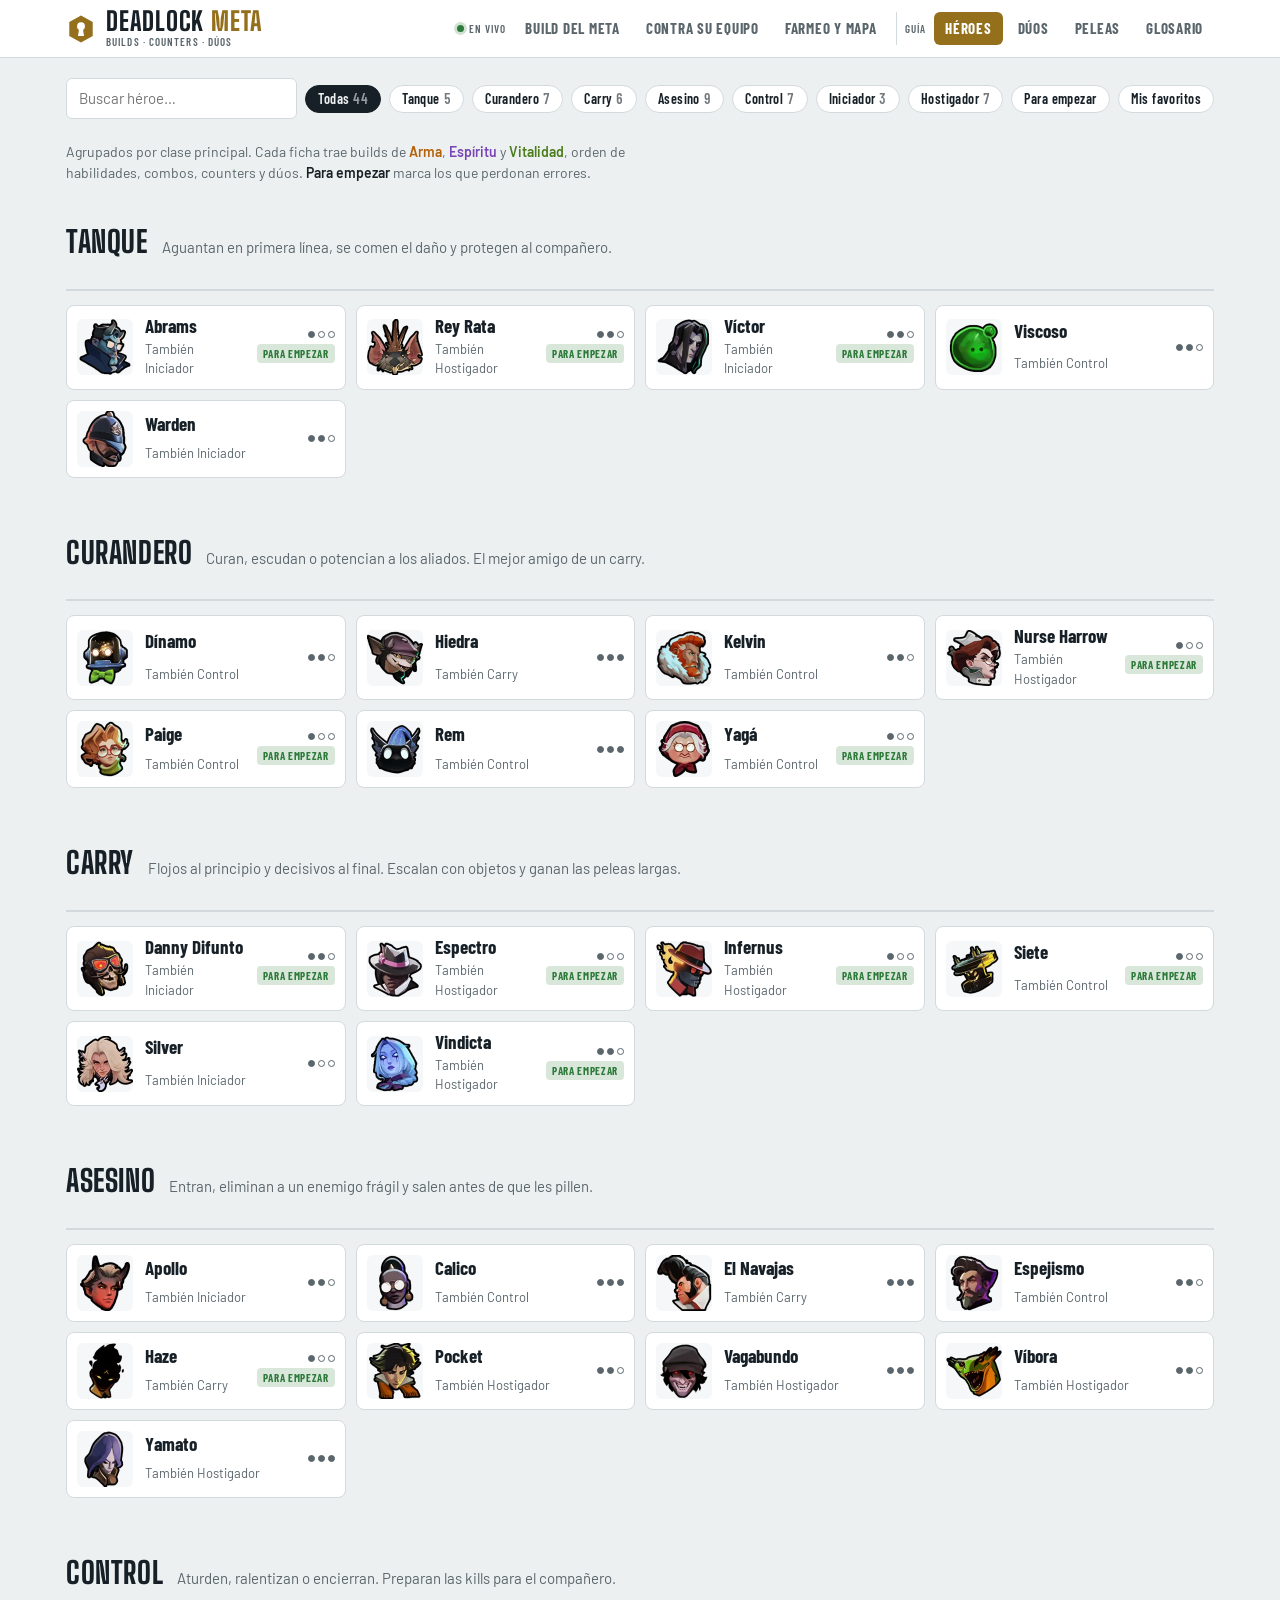
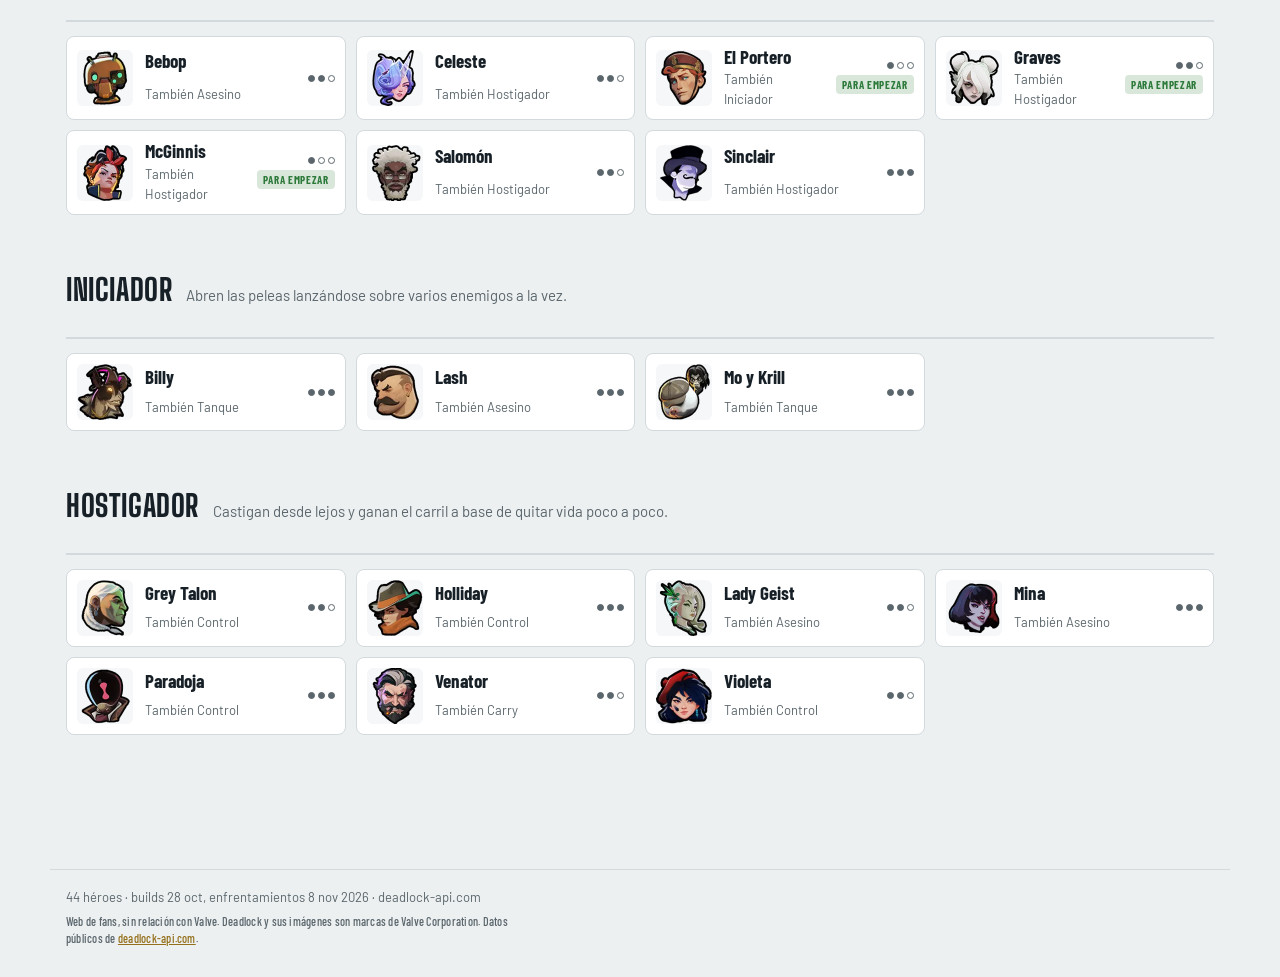
==== commit 3f7af852: "Un solo sistema de diseño: site.css común, cabecera con logo y menú En vivo/Guía, modo claro en la p" ====
--- a/duo.html
+++ b/duo.html
@@ -1,58 +1,22 @@
-<!doctype html><html><head><meta charset=utf8><meta name=viewport content="width=device-width,initial-scale=1,viewport-fit=cover"><style>:root{color-scheme:light;box-sizing:border-box;padding-top:env(safe-area-inset-top,0px);padding-bottom:env(safe-area-inset-bottom,0px)}html{scroll-padding-top:env(safe-area-inset-top,0px)}body{margin:0;padding:0;font:14px -apple-system,BlinkMacSystemFont,sans-serif;background:#fff;color:#000}img{max-width:100%}[hidden]:not([hidden=until-found i]){display:none!important}</style></head><body>
-<title>Deadlock en dúo</title>
+<!doctype html>
+<html lang="es">
+<head>
+<meta charset="utf-8">
+<meta name="viewport" content="width=device-width,initial-scale=1,viewport-fit=cover">
+<title>Deadlock Meta · Guía en dúo</title>
+<meta name="robots" content="noindex">
+<link rel="icon" href="data:image/svg+xml,%3Csvg xmlns='http://www.w3.org/2000/svg' viewBox='0 0 32 32'%3E%3Cpath d='M16 1.5 28.5 8.5v15L16 30.5 3.5 23.5v-15z' fill='%23d8b25a'/%3E%3Ccircle cx='16' cy='13' r='4.2' fill='%231a1408'/%3E%3Cpath d='M14 15.5h4l1.2 8h-6.4z' fill='%231a1408'/%3E%3C/svg%3E">
 <link rel="preconnect" href="https://fonts.googleapis.com">
 <link rel="preconnect" href="https://fonts.gstatic.com" crossorigin>
 <link rel="stylesheet" href="https://fonts.googleapis.com/css2?family=Big+Shoulders+Display:wght@700;800&family=Barlow:wght@400;500;600&family=Barlow+Condensed:wght@500;600;700&display=swap">
+<link rel="stylesheet" href="site.css">
 <style>
 /* Layout: cabecera con pestañas fija; héroes agrupados por clase en rejillas; ficha en panel lateral (pantalla completa en móvil). */
-:root {
-  --bg: #11161b; --surface: #182027; --raised: #202a33; --line: #2c3842;
-  --fg: #ebe6da; --muted: #9ba5a9; --accent: #d8b25a; --accent-ink: #1a1408;
-  --arma: #e8963a; --vital: #86b94a; --espiritu: #b384ea;
-  --good: #7fc28a; --bad: #e57a6f;
-  --f-display: "Big Shoulders Display", "Arial Narrow", Impact, sans-serif;
-  --f-body: "Barlow", "Segoe UI", system-ui, sans-serif;
-  --f-label: "Barlow Condensed", "Arial Narrow", "Segoe UI", sans-serif;
-  color-scheme: dark;
-}
-@media (prefers-color-scheme: light) { :root:not([data-theme="dark"]) {
-  --bg: #edf0f1; --surface: #ffffff; --raised: #f5f7f8; --line: #d3dade;
-  --fg: #172027; --muted: #5a666c; --accent: #94701c; --accent-ink: #ffffff;
-  --arma: #b5620c; --vital: #4c7d1c; --espiritu: #7745b5;
-  --good: #2d7a3a; --bad: #b8392c; color-scheme: light; } }
-:root[data-theme="light"] {
-  --bg: #edf0f1; --surface: #ffffff; --raised: #f5f7f8; --line: #d3dade;
-  --fg: #172027; --muted: #5a666c; --accent: #94701c; --accent-ink: #ffffff;
-  --arma: #b5620c; --vital: #4c7d1c; --espiritu: #7745b5;
-  --good: #2d7a3a; --bad: #b8392c; color-scheme: light; }
-
-* { box-sizing: border-box; }
-body { background: var(--bg); color: var(--fg); font: 400 15px/1.5 var(--f-body); }
-body::before { content: ""; position: fixed; inset: 0 0 auto; height: env(safe-area-inset-top, 0px); z-index: 10; background: var(--surface); }
-.wrap { max-width: 1180px; margin: 0 auto; padding-left: max(16px, env(safe-area-inset-left, 0px)); padding-right: max(16px, env(safe-area-inset-right, 0px)); }
-h1, h2, h3 { text-wrap: balance; margin: 0; }
-button, input, select, textarea { font: inherit; color: inherit; }
-:focus-visible { outline: 2px solid var(--accent); outline-offset: 2px; }
-.lbl { font: 600 12px/1 var(--f-label); letter-spacing: .08em; text-transform: uppercase; color: var(--muted); }
-
-/* Cabecera */
-header.top { background: var(--surface); border-bottom: 1px solid var(--line); position: sticky; top: env(safe-area-inset-top, 0px); z-index: 5; }
-header.top .wrap { display: flex; flex-wrap: wrap; align-items: center; gap: 8px 20px; padding-block: 10px; }
-.brand { display: flex; align-items: baseline; gap: 10px; min-width: 0; }
-.brand h1 { font: 800 28px/1 var(--f-display); text-transform: uppercase; letter-spacing: .02em; }
-.brand h1 span { color: var(--accent); }
-.brand .meta { font: 500 13px/1.2 var(--f-label); color: var(--muted); }
-nav.tabs { display: flex; flex-wrap: wrap; gap: 4px; margin-left: auto; }
-nav.tabs a.live { color: var(--accent); }
-nav.tabs a.live + a:not(.live) { margin-left: 10px; }
 .livebar { display: flex; flex-wrap: wrap; gap: 6px; margin-top: 10px; }
 .livebar a { font: 700 13px/1 var(--f-label); letter-spacing: .04em; text-transform: uppercase; text-decoration: none; color: var(--accent); border: 1px solid var(--accent); border-radius: 6px; padding: 7px 10px; }
-nav.tabs a { font: 700 15px/1 var(--f-label); text-transform: uppercase; letter-spacing: .06em; color: var(--muted); text-decoration: none; padding: 9px 12px; border-radius: 6px; }
-nav.tabs a[aria-current="page"] { background: var(--accent); color: var(--accent-ink); }
-nav.tabs a:hover:not([aria-current]) { color: var(--fg); background: var(--raised); }
 
 main { padding-block: 20px 60px; }
-.intro { max-width: 70ch; color: var(--muted); margin: 0 0 18px; }
+.intro { max-width: 75ch; color: var(--muted); margin: 0 0 18px; font-size: 14px; }
 .intro b { color: var(--fg); font-weight: 600; }
 
 /* Barra de filtros */
@@ -126,7 +90,7 @@
 .compra .ico { width: 34px; height: 34px; border-width: 2px; }
 .compra .sep { font: 700 12px/1 var(--f-label); color: var(--muted); text-transform: uppercase; letter-spacing: .04em; padding: 0 4px 0 8px; border-left: 1px solid var(--line); margin-left: 4px; display: inline-flex; flex-direction: column; gap: 3px; }
 .compra .lbl + .sep { border-left: 0; margin-left: 0; padding-left: 0; }
-.compra .sep b { color: var(--text); font-variant-numeric: tabular-nums; }
+.compra .sep b { color: var(--fg); font-variant-numeric: tabular-nums; }
 .horden { background: var(--surface); border: 1px solid var(--line); border-radius: 8px; padding: 10px 12px; margin: 0 0 12px; }
 .horden .tbl { overflow-x: auto; margin-top: 8px; }
 .horden table { border-collapse: separate; border-spacing: 3px; }
@@ -232,12 +196,7 @@
 .plc .ln b { font: 600 12px/1 var(--f-label); letter-spacing: .06em; text-transform: uppercase; color: var(--muted); margin-right: 6px; }
 
 @media (max-width: 560px) {
-  nav.tabs a.live + a:not(.live) { margin-left: 0; }
   .pl-grid { grid-template-columns: 1fr; }
-  .brand h1 { font-size: 24px; }
-  nav.tabs { margin-left: 0; width: 100%; }
-  nav.tabs a { flex: 1 1 22%; text-align: center; padding: 9px 3px; font-size: 14px; letter-spacing: .03em; }
-  nav.tabs a.live { flex-basis: 30%; }
   .hero-head { grid-template-columns: 68px 1fr; }
   .hero-head img, .hero-head .ph { width: 68px; height: 68px; }
   .hero-head h2 { font-size: 34px; }
@@ -248,29 +207,27 @@
   @keyframes slide { from { transform: translateX(24px); opacity: .6; } to { transform: none; opacity: 1; } }
 }
 </style>
+</head>
+<body>
 
 <header class="top">
   <div class="wrap">
-    <div class="brand"><h1>Deadlock <span>en dúo</span></h1><span class="meta" id="meta"></span></div>
+    <a class="brand" href="index.html" aria-label="Deadlock Meta, inicio"><svg viewBox="0 0 32 32" aria-hidden="true"><path d="M16 1.5 28.5 8.5v15L16 30.5 3.5 23.5v-15z" fill="var(--accent)"/><circle cx="16" cy="13" r="4.2" fill="var(--accent-ink)"/><path d="M14 15.5h4l1.2 8h-6.4z" fill="var(--accent-ink)"/></svg><span class="wm"><b>Deadlock <span>Meta</span></b><small>Builds · counters · dúos</small></span></a>
+    
     <nav class="tabs" aria-label="Secciones">
-      <a class="live" href="index.html#t=build">Build del meta</a>
-      <a class="live" href="index.html#t=counter">Contra su equipo</a>
-      <a class="live" href="index.html#t=farm">Farmeo y mapa</a>
-      <a href="#heroes" data-v="heroes">Héroes</a>
-      <a href="#duos" data-v="duos">Dúos</a>
-      <a href="#peleas" data-v="peleas">Peleas</a>
-      <a href="#glosario" data-v="glosario">Glosario</a>
+      <div class="grp"><span class="gl live">En vivo</span><a href="index.html#t=build" data-tab="build">Build del meta</a><a href="index.html#t=counter" data-tab="counter">Contra su equipo</a><a href="index.html#t=farm" data-tab="farm">Farmeo y mapa</a></div>
+      <div class="grp"><span class="gl">Guía</span><a href="#heroes" data-v="heroes">Héroes</a><a href="#duos" data-v="duos">Dúos</a><a href="#peleas" data-v="peleas">Peleas</a><a href="#glosario" data-v="glosario">Glosario</a></div>
     </nav>
   </div>
 </header>
 
 <main class="wrap">
   <div id="v-heroes">
-    <p class="intro">Los 44 héroes agrupados por su <b>clase principal</b>. Cada ficha trae tres builds (<b style="color:var(--arma)">Arma</b>, <b style="color:var(--espiritu)">Espíritu</b> y <b style="color:var(--vital)">Vitalidad</b>) con los objetos por fases, el orden de habilidades, combos, counters, qué peleas coger, su papel en una teamfight y con quién combina en dúo. Los marcados <b>Para empezar</b> perdonan errores.</p>
     <div class="filters" role="group" aria-label="Filtros">
       <input class="search" id="q" type="search" placeholder="Buscar héroe…" aria-label="Buscar héroe">
       <div id="chips" style="display:contents"></div>
     </div>
+    <p class="intro">Agrupados por clase principal. Cada ficha trae builds de <b style="color:var(--arma)">Arma</b>, <b style="color:var(--espiritu)">Espíritu</b> y <b style="color:var(--vital)">Vitalidad</b>, orden de habilidades, combos, counters y dúos. <b>Para empezar</b> marca los que perdonan errores.</p>
     <div id="lista"></div>
   </div>
 
@@ -278,6 +235,10 @@
   <div id="v-peleas" hidden></div>
   <div id="v-glosario" hidden></div>
 </main>
+<footer class="site-foot wrap">
+  <p id="meta"></p>
+  <p class="legal">Web de fans, sin relación con Valve. Deadlock y sus imágenes son marcas de Valve Corporation. Datos públicos de <a href="https://deadlock-api.com" target="_blank" rel="noopener">deadlock-api.com</a>.</p>
+</footer>
 
 <div id="sheet-bg" class="sheet-bg" hidden></div>
 <aside id="sheet" class="sheet" role="dialog" aria-modal="true" aria-labelledby="sheet-title" hidden></aside>
--- a/site.css
+++ b/site.css
@@ -0,0 +1,73 @@
+/* Sistema común de Deadlock Meta (index.html, duo.html y lo que venga: foro, cuentas).
+   Layout: cabecera fija con marca + menú en dos grupos (En vivo / Guía); contenido a 1180px; pie con fuentes y aviso. */
+:root {
+  /* Oscuro primero: un pasillo de piedra azulada con latón envejecido. */
+  --bg: #11161b; --surface: #182027; --raised: #202a33; --line: #2c3842;
+  --fg: #ebe6da; --muted: #9ba5a9; --accent: #d8b25a; --accent-ink: #1a1408;
+  --arma: #e8963a; --vital: #86b94a; --espiritu: #b384ea;
+  --good: #7fc28a; --bad: #e57a6f; --bad-ink: #1f0b08;
+  --shadow: 0 8px 24px rgb(0 0 0 / .35);
+  --f-display: "Big Shoulders Display", "Arial Narrow", Impact, sans-serif;
+  --f-body: "Barlow", "Segoe UI", system-ui, sans-serif;
+  --f-label: "Barlow Condensed", "Arial Narrow", "Segoe UI", sans-serif;
+  color-scheme: dark;
+}
+@media (prefers-color-scheme: light) { :root:not([data-theme="dark"]) {
+  --bg: #edf0f1; --surface: #ffffff; --raised: #f5f7f8; --line: #d3dade;
+  --fg: #172027; --muted: #5a666c; --accent: #94701c; --accent-ink: #ffffff;
+  --arma: #b5620c; --vital: #4c7d1c; --espiritu: #7745b5;
+  --good: #2d7a3a; --bad: #b8392c; --bad-ink: #ffffff;
+  --shadow: 0 8px 24px rgb(23 32 39 / .14); color-scheme: light; } }
+:root[data-theme="light"] {
+  --bg: #edf0f1; --surface: #ffffff; --raised: #f5f7f8; --line: #d3dade;
+  --fg: #172027; --muted: #5a666c; --accent: #94701c; --accent-ink: #ffffff;
+  --arma: #b5620c; --vital: #4c7d1c; --espiritu: #7745b5;
+  --good: #2d7a3a; --bad: #b8392c; --bad-ink: #ffffff;
+  --shadow: 0 8px 24px rgb(23 32 39 / .14); color-scheme: light; }
+
+* { box-sizing: border-box; }
+:root { padding-top: env(safe-area-inset-top, 0px); padding-bottom: env(safe-area-inset-bottom, 0px); }
+body { margin: 0; background: var(--bg); color: var(--fg); font: 400 15px/1.5 var(--f-body); -webkit-text-size-adjust: 100%; }
+body::before { content: ""; position: fixed; inset: 0 0 auto; height: env(safe-area-inset-top, 0px); z-index: 10; background: var(--surface); }
+img { max-width: 100%; }
+[hidden] { display: none !important; }
+a { color: var(--accent); }
+h1, h2, h3 { text-wrap: balance; }
+button, input, select, textarea { font: inherit; color: inherit; }
+:focus-visible { outline: 2px solid var(--accent); outline-offset: 2px; }
+.wrap { max-width: 1180px; margin: 0 auto; padding-left: max(16px, env(safe-area-inset-left, 0px)); padding-right: max(16px, env(safe-area-inset-right, 0px)); }
+.lbl { font: 600 12px/1 var(--f-label); letter-spacing: .08em; text-transform: uppercase; color: var(--muted); }
+
+/* Cabecera común */
+header.top { background: var(--surface); border-bottom: 1px solid var(--line); position: sticky; top: env(safe-area-inset-top, 0px); z-index: 5; }
+header.top .wrap { display: flex; flex-wrap: wrap; align-items: center; gap: 8px 20px; padding-block: 10px; }
+.brand { display: flex; align-items: center; gap: 10px; min-width: 0; text-decoration: none; color: var(--fg); }
+.brand svg { width: 30px; height: 30px; flex: none; display: block; }
+.brand .wm { display: flex; flex-direction: column; gap: 3px; min-width: 0; }
+.brand b { font: 800 26px/.9 var(--f-display); text-transform: uppercase; letter-spacing: .03em; white-space: nowrap; }
+.brand b span { color: var(--accent); }
+.brand small { font: 600 11px/1 var(--f-label); letter-spacing: .1em; text-transform: uppercase; color: var(--muted); white-space: nowrap; }
+.pmeta { font: 500 13px/1.25 var(--f-label); color: var(--muted); min-width: 0; flex: 1 1 200px; }
+nav.tabs { display: flex; flex-wrap: wrap; align-items: center; gap: 4px; margin-left: auto; }
+nav.tabs .grp { display: flex; flex-wrap: wrap; gap: 4px; align-items: center; }
+nav.tabs .grp + .grp { border-left: 1px solid var(--line); padding-left: 8px; margin-left: 4px; }
+nav.tabs .gl { font: 600 11px/1 var(--f-label); letter-spacing: .1em; text-transform: uppercase; color: var(--muted); padding-right: 4px; display: inline-flex; align-items: center; gap: 5px; }
+nav.tabs .gl.live::before { content: ""; width: 7px; height: 7px; border-radius: 50%; background: var(--good); box-shadow: 0 0 0 3px color-mix(in srgb, var(--good) 22%, transparent); }
+nav.tabs a { font: 700 15px/1 var(--f-label); text-transform: uppercase; letter-spacing: .05em; color: var(--muted); text-decoration: none; padding: 9px 11px; border-radius: 6px; white-space: nowrap; }
+nav.tabs a[aria-current="page"] { background: var(--accent); color: var(--accent-ink); }
+nav.tabs a:hover:not([aria-current]) { color: var(--fg); background: var(--raised); }
+
+/* Pie común */
+.site-foot { border-top: 1px solid var(--line); margin-top: 40px; padding-block: 18px 30px; color: var(--muted); font-size: 13px; display: grid; gap: 6px; }
+.site-foot p { margin: 0; max-width: 90ch; }
+.site-foot .legal { font: 500 12px/1.4 var(--f-label); letter-spacing: .02em; }
+
+@media (max-width: 760px) {
+  nav.tabs { margin-left: 0; width: 100%; }
+  nav.tabs .grp { flex: 1 1 100%; }
+  nav.tabs .grp + .grp { border-left: 0; padding-left: 0; margin-left: 0; }
+  nav.tabs .gl { display: none; }
+  nav.tabs a { flex: 1 1 0; text-align: center; padding: 9px 3px; font-size: 13.5px; letter-spacing: .02em; min-width: 0; overflow: hidden; text-overflow: ellipsis; }
+  .brand b { font-size: 23px; }
+  .pmeta { flex-basis: 100%; }
+}
